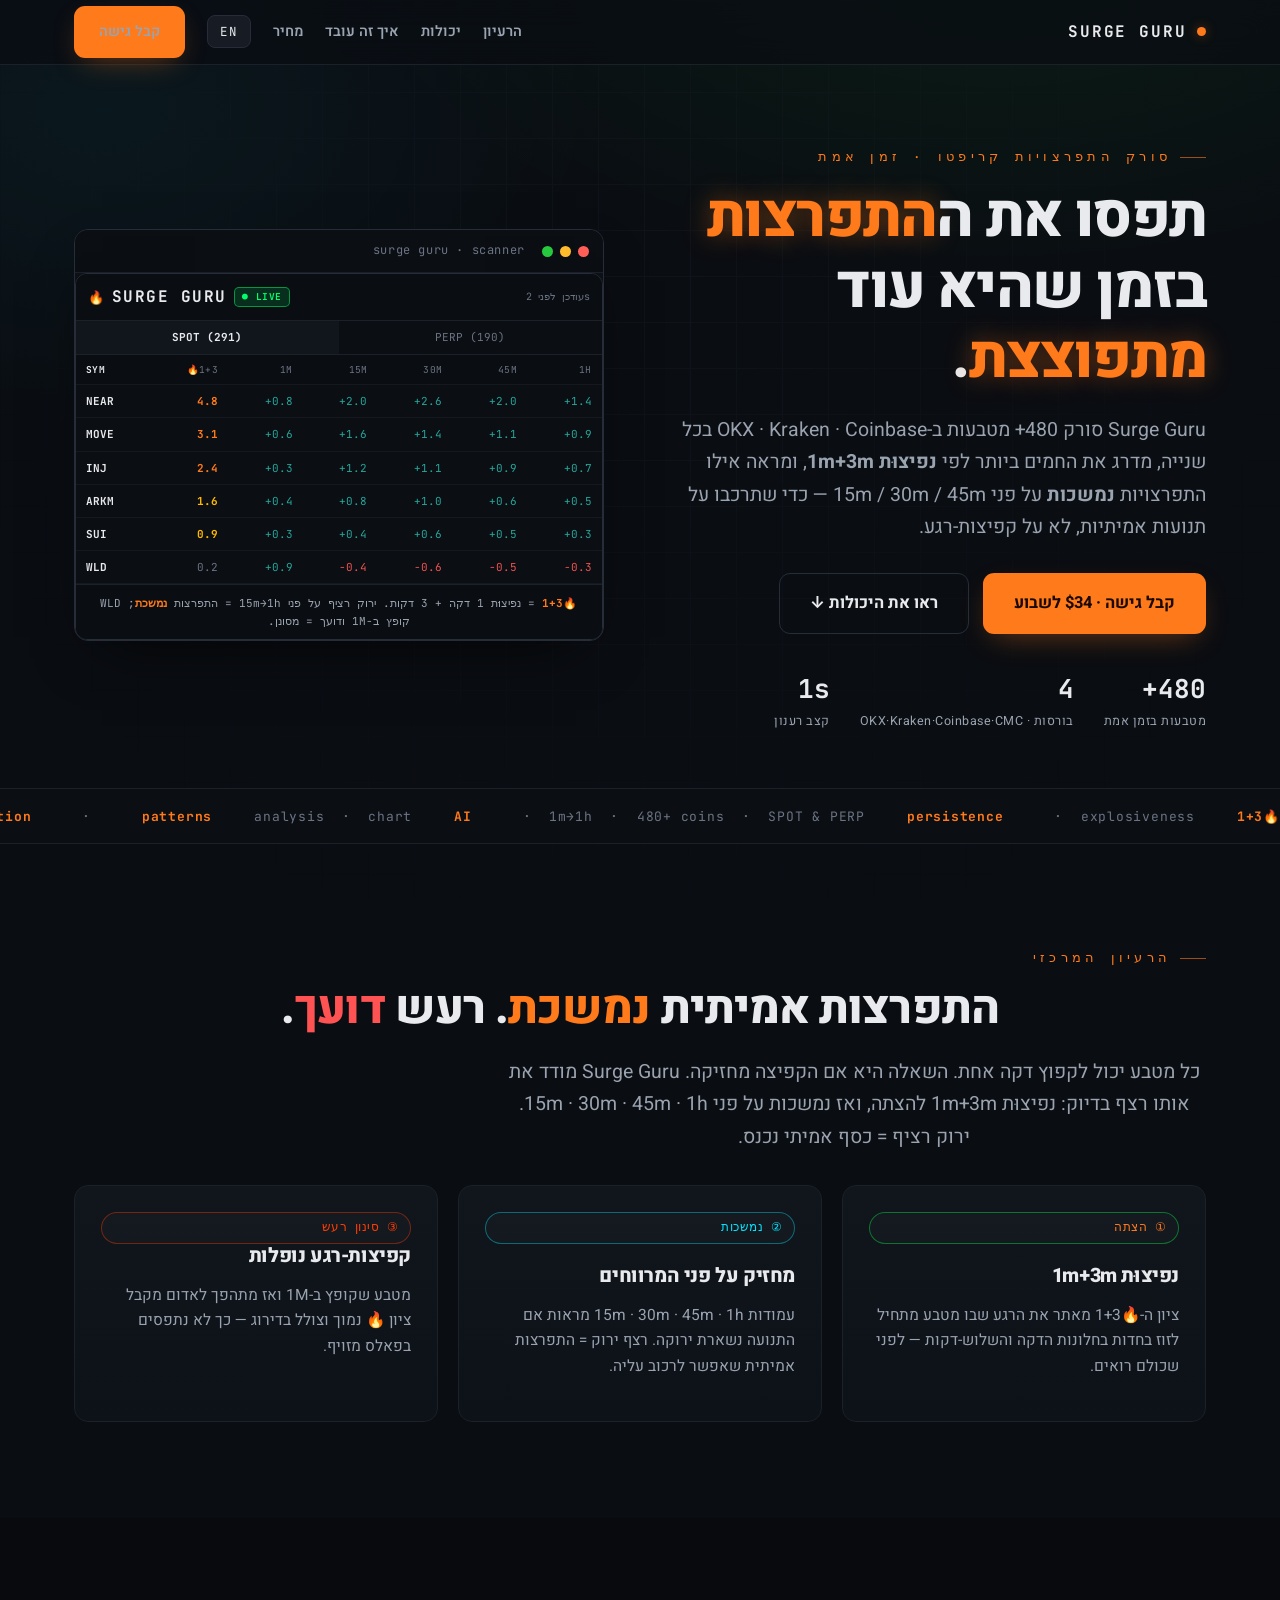
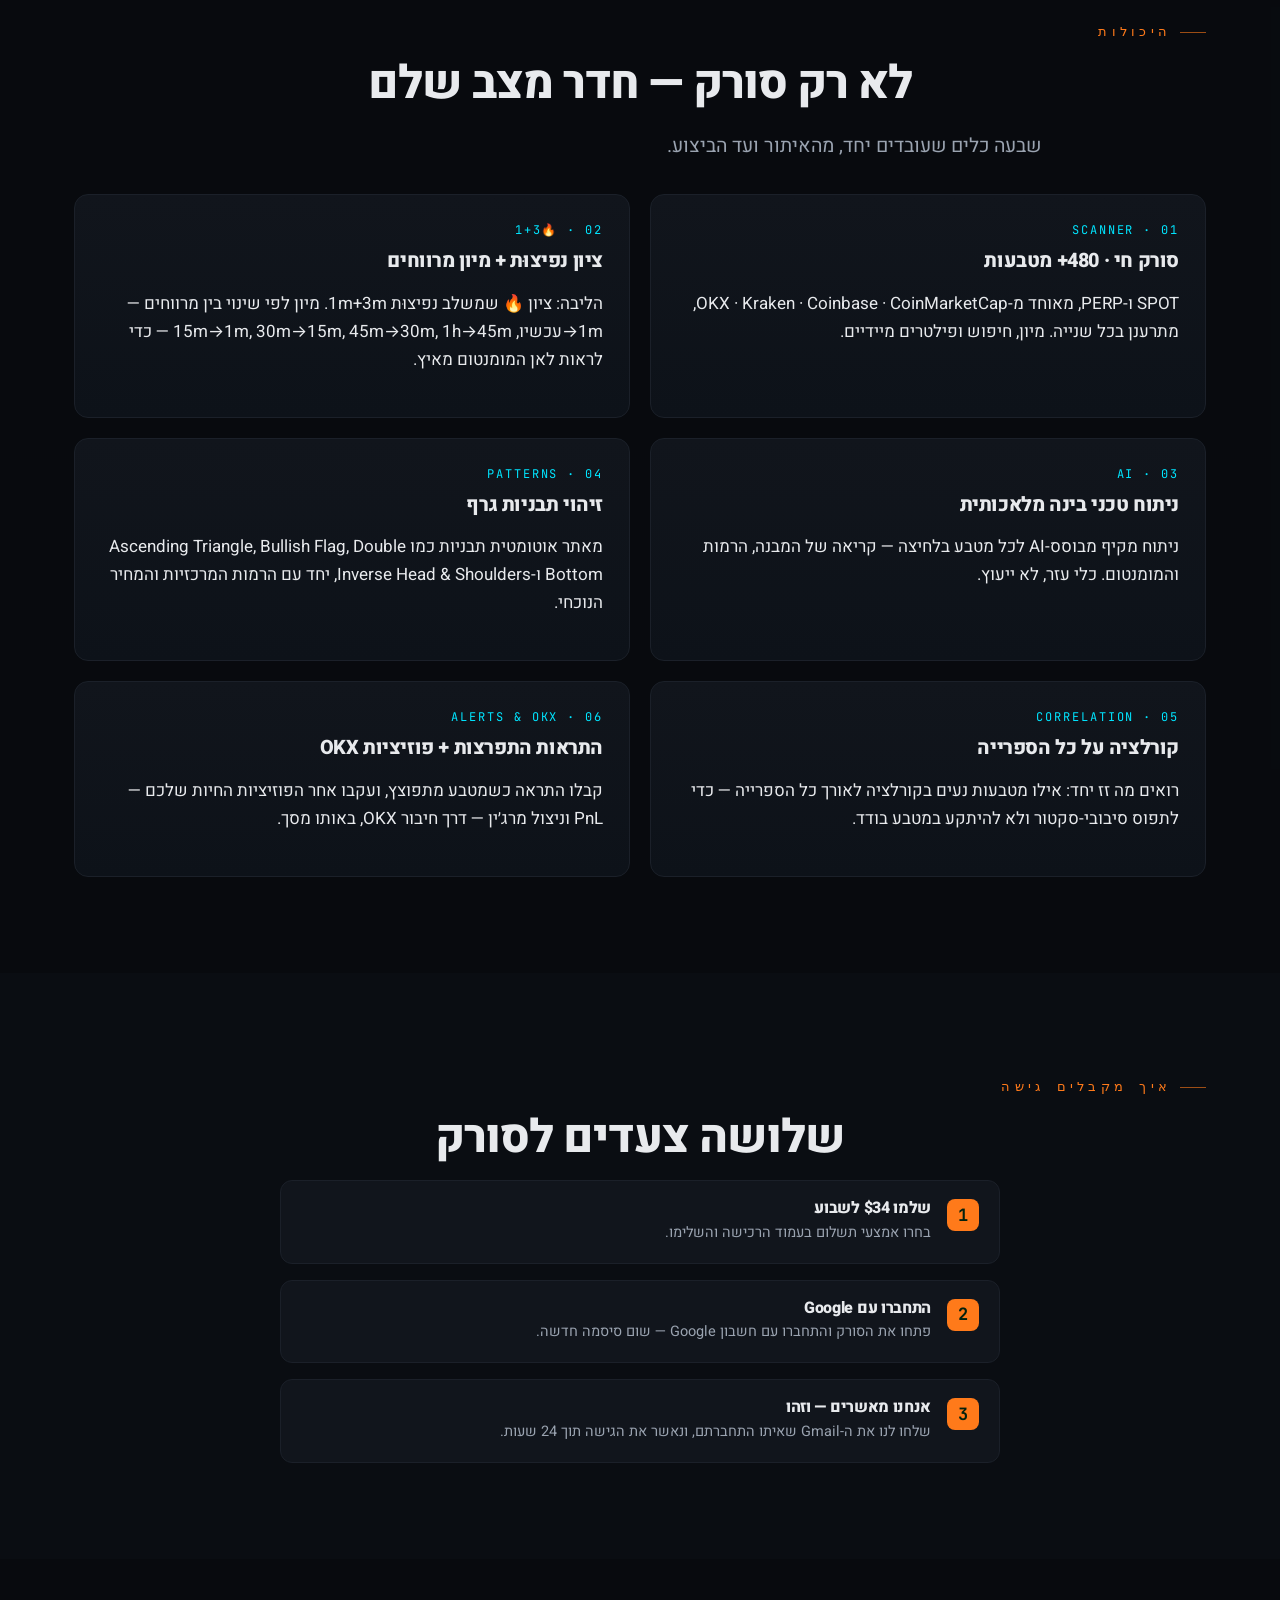
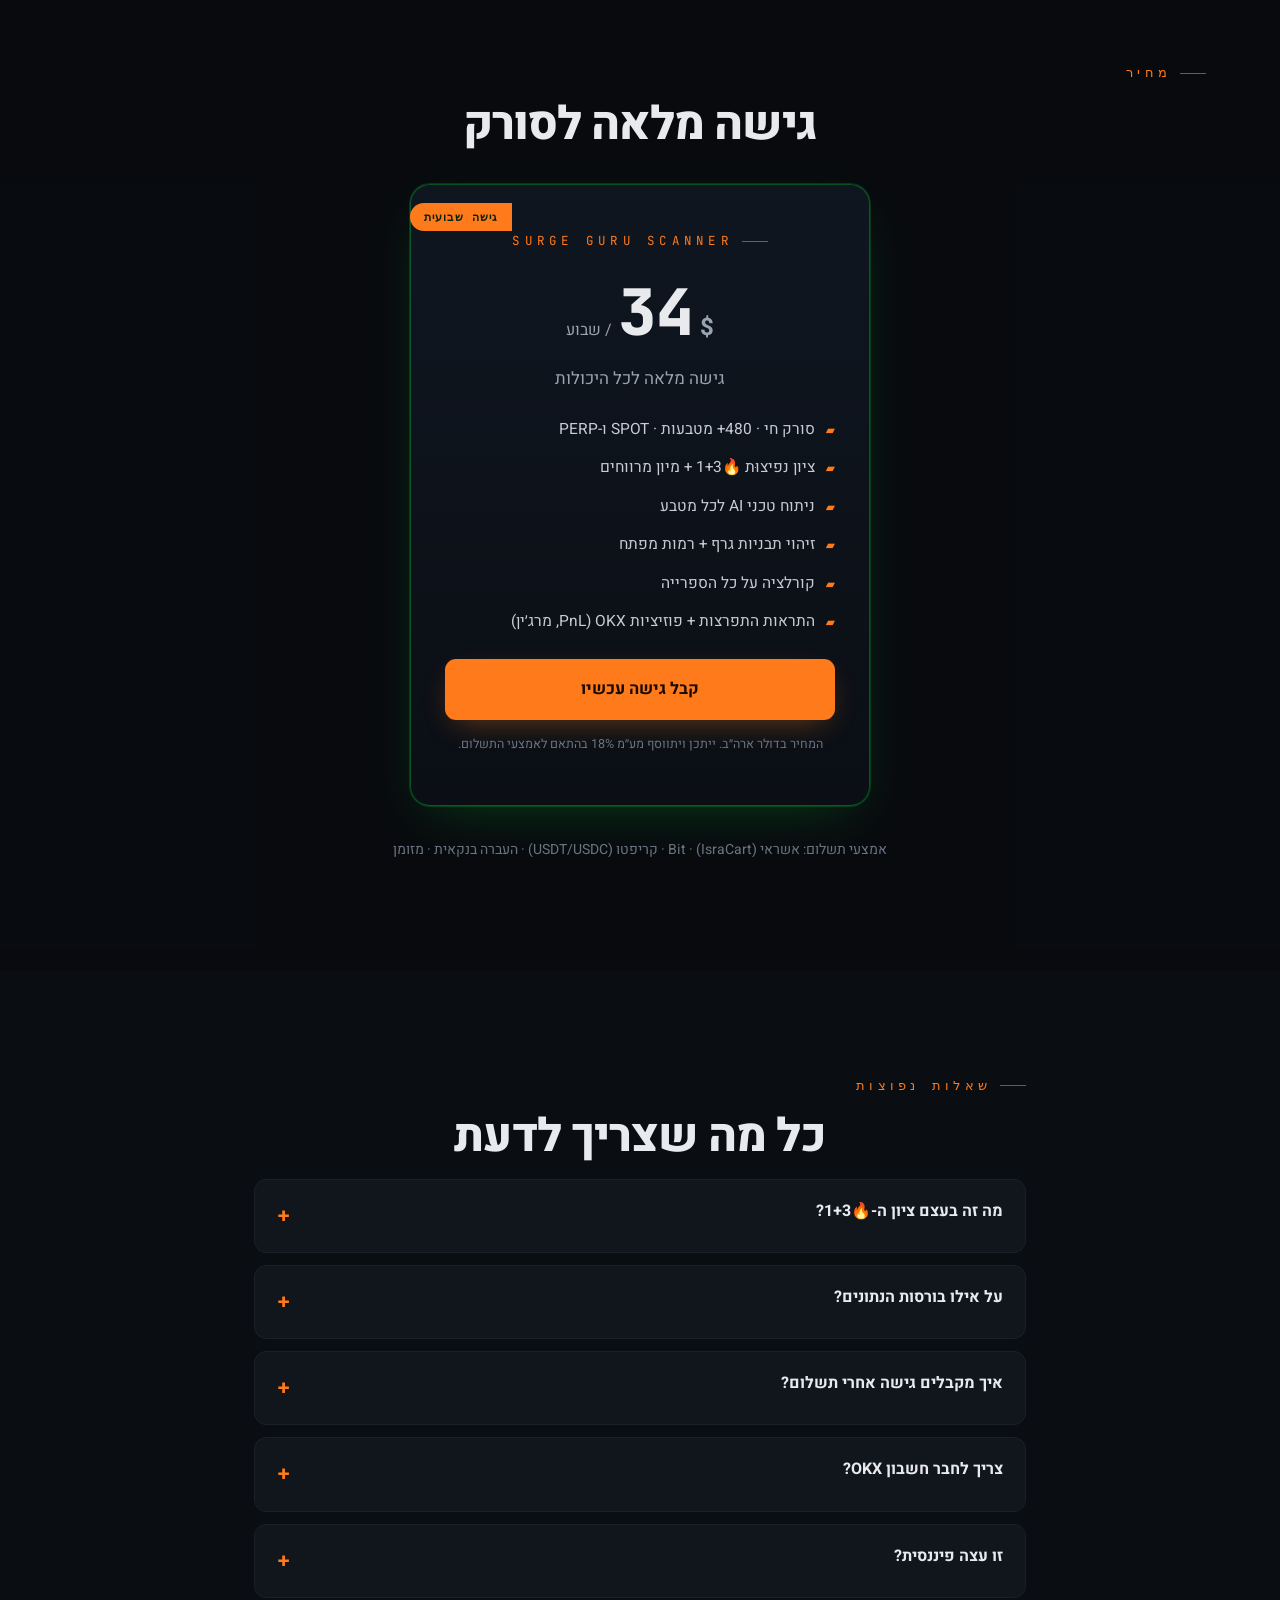
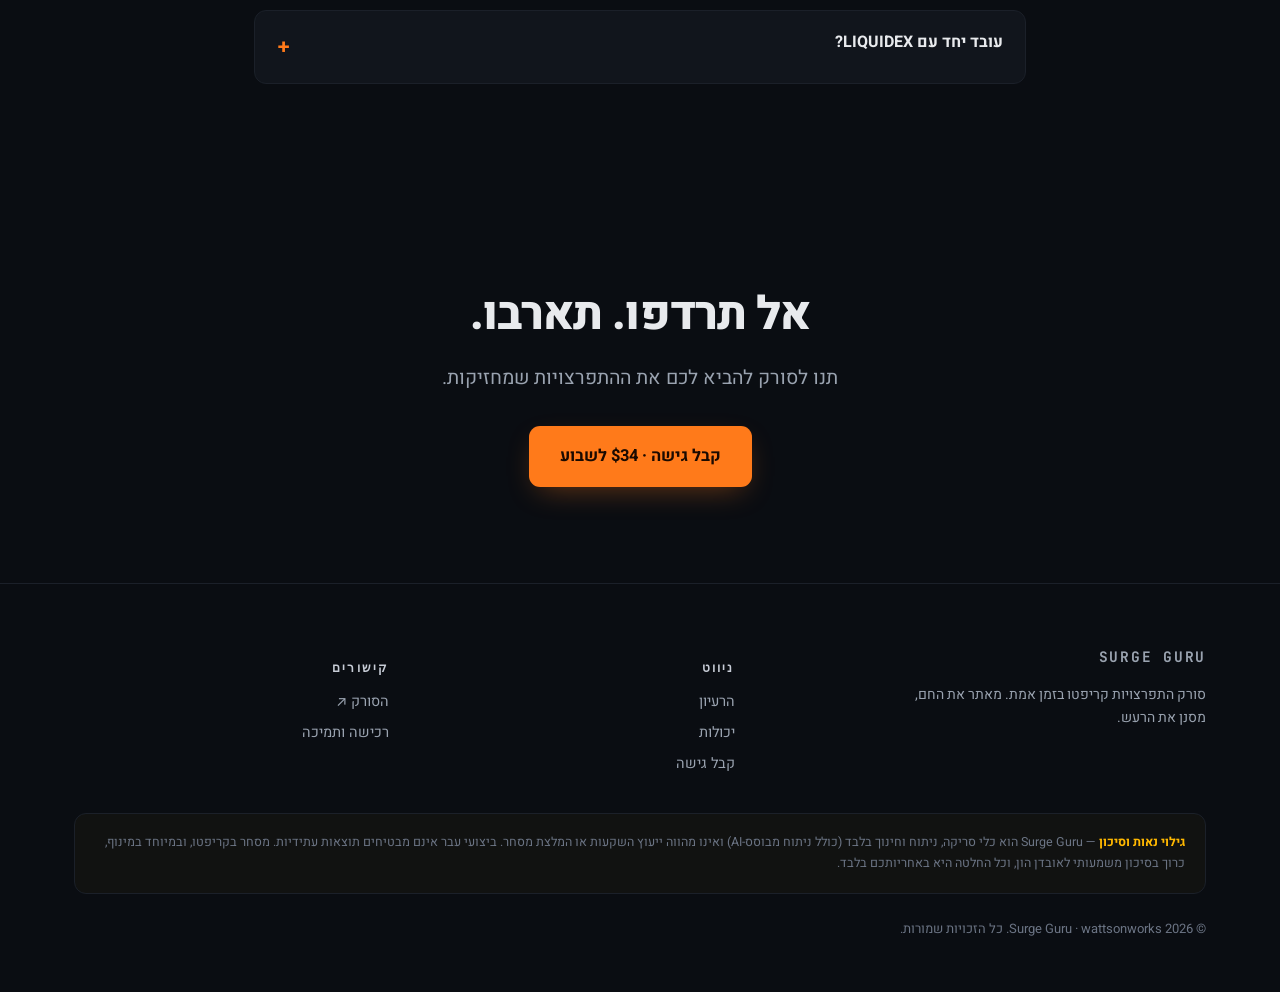
==== index.html @ a32c4fee "Launch Surge Guru site — real-time crypto explosion scanner Bilingual (HE default/RTL, EN/LTR) landi" ====
<!DOCTYPE html>
<html lang="he" dir="rtl">
<head>
<meta charset="utf-8">
<meta name="viewport" content="width=device-width, initial-scale=1">
<title>Surge Guru — Real-Time Crypto Explosion Scanner | סורק התפרצויות קריפטו</title>
<meta name="description" content="Surge Guru scans 480+ coins across OKX, Kraken & Coinbase every second, ranks the hottest by 1m+3m explosiveness, and shows which surges persist across 15m/30m/45m. $34/week.">
<meta property="og:title" content="Surge Guru — Catch the explosion while it's still exploding">
<meta property="og:description" content="Real-time crypto surge scanner: 480+ coins, 1m+3m explosiveness, persistence across 15m/30m/45m, AI analysis, pattern detection.">
<meta property="og:type" content="website">
<meta property="og:image" content="og-image.svg">
<meta name="theme-color" content="#0a0d12">
<link rel="icon" href="favicon.svg" type="image/svg+xml">
<link rel="preconnect" href="https://fonts.googleapis.com">
<link rel="preconnect" href="https://fonts.gstatic.com" crossorigin>
<link href="https://fonts.googleapis.com/css2?family=Inter:wght@400;600;700;800&family=Heebo:wght@400;600;700;800&family=JetBrains+Mono:wght@400;700&display=swap" rel="stylesheet">
<link rel="stylesheet" href="assets/css/sg.css">
<style>
  .sgx--sg .sgx-row{grid-template-columns:1fr .82fr repeat(5,1fr)}
  .hero h1 .g{text-shadow:0 0 26px var(--green-glow)}
</style>
</head>
<body>

<nav class="nav">
  <div class="nav-in">
    <a class="brand" href="index.html"><span class="dot"></span>SURGE&nbsp;GURU</a>
    <div class="nav-links">
      <a href="#idea" data-he="הרעיון" data-en="The Idea"></a>
      <a href="#features" data-he="יכולות" data-en="Features"></a>
      <a href="#how" data-he="איך זה עובד" data-en="How it works"></a>
      <a href="#pricing" data-he="מחיר" data-en="Pricing"></a>
      <button class="lang-btn" data-lang-toggle>EN</button>
      <a class="btn btn-primary" href="checkout.html" data-he="קבל גישה" data-en="Get Access"></a>
    </div>
  </div>
</nav>

<!-- HERO -->
<header class="hero">
  <div class="wrap hero-grid">
    <div>
      <p class="eyebrow" data-he="סורק התפרצויות קריפטו · זמן אמת" data-en="Real-time crypto explosion scanner"></p>
      <h1 data-he='תפסו את ה<span class="g">התפרצות</span> בזמן שהיא עוד <span class="g">מתפוצצת</span>.' data-en='Catch the <span class="g">explosion</span> while it&rsquo;s still <span class="g">exploding</span>.' data-html></h1>
      <p class="lede" data-he="Surge Guru סורק 480+ מטבעות ב-OKX · Kraken · Coinbase בכל שנייה, מדרג את החמים ביותר לפי <b>נפיצוּת 1m+3m</b>, ומראה אילו התפרצויות <b>נמשכות</b> על פני 15m / 30m / 45m — כדי שתרכבו על תנועות אמיתיות, לא על קפיצות-רגע." data-en="Surge Guru scans 480+ coins on OKX · Kraken · Coinbase every second, ranks the hottest by <b>1m+3m explosiveness</b>, and shows which surges <b>persist</b> across 15m / 30m / 45m — so you ride real moves, not one-tick fakeouts." data-html></p>
      <div class="hero-cta">
        <a class="btn btn-primary btn-lg" href="checkout.html" data-he="קבל גישה · ‎$34 לשבוע" data-en="Get access · $34/week"></a>
        <a class="btn btn-outline btn-lg" href="#features" data-he="ראו את היכולות ↓" data-en="See the features ↓"></a>
      </div>
      <div class="hero-stats">
        <div class="hero-stat"><div class="n">480+</div><div class="l" data-he="מטבעות בזמן אמת" data-en="coins, live"></div></div>
        <div class="hero-stat"><div class="n">4</div><div class="l" data-he="בורסות · OKX·Kraken·Coinbase·CMC" data-en="exchanges merged"></div></div>
        <div class="hero-stat"><div class="n">1s</div><div class="l" data-he="קצב רענון" data-en="refresh rate"></div></div>
      </div>
    </div>
    <div class="terminal reveal">
      <div class="terminal-bar"><i style="background:#ff5f56"></i><i style="background:#ffbd2e"></i><i style="background:#27c93f"></i><span class="t">surge guru · scanner</span></div>
      <div class="terminal-body">
        <div class="sgx sgx--sg" dir="ltr" aria-label="Surge Guru scanner">
          <div class="sgx-top"><span class="fire">🔥</span><span class="brand">SURGE GURU</span><span class="live">● LIVE</span><span class="meta" data-sg-clock>Updated 0s ago</span></div>
          <div class="sgx-tabs"><span class="on">SPOT (291)</span><span>PERP (190)</span></div>
          <div class="sgx-row head"><span class="sgx-sym">SYM</span><span>🔥1+3</span><span>1M</span><span>15M</span><span>30M</span><span>45M</span><span>1H</span></div>
          <div class="sgx-row"><span class="sgx-sym">NEAR</span><span class="sgx-hot big">4.8</span><span class="sgx-up">+0.8</span><span class="sgx-up">+2.0</span><span class="sgx-up">+2.6</span><span class="sgx-up">+2.0</span><span class="sgx-up">+1.4</span></div>
          <div class="sgx-row"><span class="sgx-sym">MOVE</span><span class="sgx-hot big">3.1</span><span class="sgx-up">+0.6</span><span class="sgx-up">+1.6</span><span class="sgx-up">+1.4</span><span class="sgx-up">+1.1</span><span class="sgx-up">+0.9</span></div>
          <div class="sgx-row"><span class="sgx-sym">INJ</span><span class="sgx-hot big">2.4</span><span class="sgx-up">+0.3</span><span class="sgx-up">+1.2</span><span class="sgx-up">+1.1</span><span class="sgx-up">+0.9</span><span class="sgx-up">+0.7</span></div>
          <div class="sgx-row"><span class="sgx-sym">ARKM</span><span class="sgx-hot">1.6</span><span class="sgx-up">+0.4</span><span class="sgx-up">+0.8</span><span class="sgx-up">+1.0</span><span class="sgx-up">+0.6</span><span class="sgx-up">+0.5</span></div>
          <div class="sgx-row"><span class="sgx-sym">SUI</span><span class="sgx-hot">0.9</span><span class="sgx-up">+0.3</span><span class="sgx-up">+0.4</span><span class="sgx-up">+0.6</span><span class="sgx-up">+0.5</span><span class="sgx-up">+0.3</span></div>
          <div class="sgx-row"><span class="sgx-sym">WLD</span><span class="sgx-flat">0.2</span><span class="sgx-up">+0.9</span><span class="sgx-dn">-0.4</span><span class="sgx-dn">-0.6</span><span class="sgx-dn">-0.5</span><span class="sgx-dn">-0.3</span></div>
          <div class="sgx-cap" dir="auto" data-he="<b>🔥1+3</b> = נפיצוּת 1 דקה + 3 דקות. ירוק רציף על פני 15m→1h = התפרצות <b>נמשכת</b>; WLD קופץ ב-1M ודועך = מסונן." data-en="<b>🔥1+3</b> = 1-min + 3-min explosiveness. Continuous green across 15m→1h = a <b>persistent</b> surge; WLD spikes at 1M then fades = filtered." data-html></div>
        </div>
      </div>
    </div>
  </div>
</header>

<!-- RIBBON -->
<div class="ribbon-strip">
  <div class="track">
    <span><b>🔥1+3</b> explosiveness &nbsp;·&nbsp; <b>persistence</b> 1m→1h &nbsp;·&nbsp; 480+ coins &nbsp;·&nbsp; SPOT &amp; PERP &nbsp;·&nbsp; <b>AI</b> analysis &nbsp;·&nbsp; chart <b>patterns</b> &nbsp;·&nbsp; <b>correlation</b> &nbsp;·&nbsp; surge <b>alerts</b> &nbsp;·&nbsp; OKX <b>positions</b> &nbsp;·&nbsp; OKX·Kraken·Coinbase &nbsp;·&nbsp;</span>
    <span aria-hidden="true"><b>🔥1+3</b> explosiveness &nbsp;·&nbsp; <b>persistence</b> 1m→1h &nbsp;·&nbsp; 480+ coins &nbsp;·&nbsp; SPOT &amp; PERP &nbsp;·&nbsp; <b>AI</b> analysis &nbsp;·&nbsp; chart <b>patterns</b> &nbsp;·&nbsp; <b>correlation</b> &nbsp;·&nbsp; surge <b>alerts</b> &nbsp;·&nbsp; OKX <b>positions</b> &nbsp;·&nbsp; OKX·Kraken·Coinbase &nbsp;·&nbsp;</span>
  </div>
</div>

<!-- THE IDEA -->
<section id="idea">
  <div class="wrap">
    <p class="eyebrow center" data-he="הרעיון המרכזי" data-en="The Core Idea"></p>
    <h2 class="title center" data-he='התפרצות אמיתית <span class="g">נמשכת</span>. רעש <span class="r">דועך</span>.' data-en='A real explosion <span class="g">persists</span>. Noise <span class="r">fades</span>.' data-html></h2>
    <p class="lede center mb-3" data-he="כל מטבע יכול לקפוץ דקה אחת. השאלה היא אם הקפיצה מחזיקה. Surge Guru מודד את אותו רצף בדיוק: נפיצוּת 1m+3m להצתה, ואז נמשכות על פני 15m · 30m · 45m · 1h. ירוק רציף = כסף אמיתי נכנס." data-en="Any coin can pop for one minute. The question is whether the pop holds. Surge Guru measures exactly that sequence: 1m+3m explosiveness for ignition, then persistence across 15m · 30m · 45m · 1h. Continuous green = real money entering."></p>
    <div class="grid g-3 mt-3">
      <div class="card card-glow reveal"><div class="chip green mb-2" data-he="① הצתה" data-en="① Ignition"></div><h3 data-he="נפיצוּת 1m+3m" data-en="1m+3m explosiveness"></h3><p class="lede" style="font-size:15.5px" data-he="ציון ה-🔥1+3 מאתר את הרגע שבו מטבע מתחיל לזוז בחדות בחלונות הדקה והשלוש-דקות — לפני שכולם רואים." data-en="The 🔥1+3 score catches the moment a coin starts moving sharply in the 1-minute and 3-minute windows — before everyone sees it."></p></div>
      <div class="card card-glow reveal"><div class="chip cyan mb-2" data-he="② נמשכות" data-en="② Persistence"></div><h3 data-he="מחזיק על פני המרווחים" data-en="Holds across intervals"></h3><p class="lede" style="font-size:15.5px" data-he="עמודות 15m · 30m · 45m · 1h מראות אם התנועה נשארת ירוקה. רצף ירוק = התפרצות אמיתית שאפשר לרכוב עליה." data-en="The 15m · 30m · 45m · 1h columns show whether the move stays green. A green run = a real surge you can ride."></p></div>
      <div class="card card-glow reveal"><div class="chip" style="border-color:rgba(255,61,0,.4);color:var(--fire)" data-he="③ סינון רעש" data-en="③ Noise filter"></div><h3 data-he="קפיצות-רגע נופלות" data-en="One-tick spikes drop out"></h3><p class="lede" style="font-size:15.5px" data-he="מטבע שקופץ ב-1M ואז מתהפך לאדום מקבל ציון 🔥 נמוך וצולל בדירוג — כך לא נתפסים בפאלס מזויף." data-en="A coin that spikes at 1M then turns red gets a low 🔥 score and sinks in the ranking — so you never get caught in a fake pulse."></p></div>
    </div>
  </div>
</section>

<!-- FEATURES (7 pillars) -->
<section id="features" style="background:rgba(0,0,0,.18)">
  <div class="wrap">
    <p class="eyebrow center" data-he="היכולות" data-en="The Features"></p>
    <h2 class="title center" data-he="לא רק סורק — חדר מצב שלם" data-en="Not just a scanner — a full war room"></h2>
    <p class="lede center mb-3" data-he="שבעה כלים שעובדים יחד, מהאיתור ועד הביצוע." data-en="Seven tools that work together, from detection to execution."></p>
    <div class="grid g-2 mt-3">
      <div class="card card-glow reveal"><div class="kicker" style="font-family:var(--mono);font-size:12px;letter-spacing:.16em;text-transform:uppercase;color:var(--cyan);margin-bottom:8px">01 · Scanner</div><h3 data-he="סורק חי · 480+ מטבעות" data-en="Live scanner · 480+ coins"></h3><p data-he="SPOT ו-PERP, מאוחד מ-OKX · Kraken · Coinbase · CoinMarketCap, מתרענן בכל שנייה. מיון, חיפוש ופילטרים מיידיים." data-en="SPOT and PERP, merged across OKX · Kraken · Coinbase · CoinMarketCap, refreshing every second. Instant sort, search and filters."></p></div>
      <div class="card card-glow reveal"><div class="kicker" style="font-family:var(--mono);font-size:12px;letter-spacing:.16em;text-transform:uppercase;color:var(--cyan);margin-bottom:8px">02 · 🔥1+3</div><h3 data-he="ציון נפיצוּת + מיון מרווחים" data-en="Explosiveness score + interval sort"></h3><p data-he="הליבה: ציון 🔥 שמשלב נפיצוּת 1m+3m. מיון לפי שינוי בין מרווחים — 1m→עכשיו, 15m→1m, 30m→15m, 45m→30m, 1h→45m — כדי לראות לאן המומנטום מאיץ." data-en="The core: a 🔥 score combining 1m+3m explosiveness. Sort by interval-to-interval change — 1m→now, 15m→1m, 30m→15m, 45m→30m, 1h→45m — to see where momentum is accelerating."></p></div>
      <div class="card card-glow reveal"><div class="kicker" style="font-family:var(--mono);font-size:12px;letter-spacing:.16em;text-transform:uppercase;color:var(--cyan);margin-bottom:8px">03 · AI</div><h3 data-he="ניתוח טכני בינה מלאכותית" data-en="AI technical analysis"></h3><p data-he="ניתוח מקיף מבוסס-AI לכל מטבע בלחיצה — קריאה של המבנה, הרמות והמומנטום. כלי עזר, לא ייעוץ." data-en="On-demand AI comprehensive analysis of any coin — a read of structure, levels and momentum. A tool, not advice."></p></div>
      <div class="card card-glow reveal"><div class="kicker" style="font-family:var(--mono);font-size:12px;letter-spacing:.16em;text-transform:uppercase;color:var(--cyan);margin-bottom:8px">04 · Patterns</div><h3 data-he="זיהוי תבניות גרף" data-en="Chart-pattern detection"></h3><p data-he="מאתר אוטומטית תבניות כמו Ascending Triangle, Bullish Flag, Double Bottom ו-Inverse Head &amp; Shoulders, יחד עם הרמות המרכזיות והמחיר הנוכחי." data-en="Automatically flags patterns like Ascending Triangle, Bullish Flag, Double Bottom and Inverse Head &amp; Shoulders, with the key levels and current price." data-html></p></div>
      <div class="card card-glow reveal"><div class="kicker" style="font-family:var(--mono);font-size:12px;letter-spacing:.16em;text-transform:uppercase;color:var(--cyan);margin-bottom:8px">05 · Correlation</div><h3 data-he="קורלציה על כל הספרייה" data-en="Full-library correlation"></h3><p data-he="רואים מה זז יחד: אילו מטבעות נעים בקורלציה לאורך כל הספרייה — כדי לתפוס סיבובי-סקטור ולא להיתקע במטבע בודד." data-en="See what moves together: which coins are correlated across the whole library — to catch sector rotations instead of getting stuck on one coin."></p></div>
      <div class="card card-glow reveal"><div class="kicker" style="font-family:var(--mono);font-size:12px;letter-spacing:.16em;text-transform:uppercase;color:var(--cyan);margin-bottom:8px">06 · Alerts &amp; OKX</div><h3 data-he="התראות התפרצות + פוזיציות OKX" data-en="Surge alerts + OKX positions"></h3><p data-he="קבלו התראה כשמטבע מתפוצץ, ועקבו אחר הפוזיציות החיות שלכם — PnL וניצול מרג׳ין — דרך חיבור OKX, באותו מסך." data-en="Get alerted when a coin explodes, and track your live positions — PnL and margin usage — via an OKX connection, on the same screen."></p></div>
    </div>
  </div>
</section>

<!-- HOW / ACCESS -->
<section id="how">
  <div class="wrap">
    <p class="eyebrow center" data-he="איך מקבלים גישה" data-en="How access works"></p>
    <h2 class="title center mb-3" data-he="שלושה צעדים לסורק" data-en="Three steps to the scanner"></h2>
    <div class="steps" style="max-width:720px;margin-inline:auto">
      <div class="step reveal"><div><h4 data-he="שלמו ‎$34 לשבוע" data-en="Pay $34/week"></h4><p data-he="בחרו אמצעי תשלום בעמוד הרכישה והשלימו." data-en="Choose a payment method on the checkout page and complete it."></p></div></div>
      <div class="step reveal"><div><h4 data-he="התחברו עם Google" data-en="Sign in with Google"></h4><p data-he="פתחו את הסורק והתחברו עם חשבון Google — שום סיסמה חדשה." data-en="Open the scanner and sign in with your Google account — no new password."></p></div></div>
      <div class="step reveal"><div><h4 data-he="אנחנו מאשרים — וזהו" data-en="We approve — and you're in"></h4><p data-he="שלחו לנו את ה-Gmail שאיתו התחברתם, ונאשר את הגישה תוך 24 שעות." data-en="Send us the Gmail you signed in with, and we approve your access within 24 hours."></p></div></div>
    </div>
  </div>
</section>

<!-- PRICING -->
<section id="pricing" style="background:rgba(0,0,0,.18)">
  <div class="wrap">
    <p class="eyebrow center" data-he="מחיר" data-en="Pricing"></p>
    <h2 class="title center" data-he="גישה מלאה לסורק" data-en="Full scanner access"></h2>
    <div class="price-card reveal mt-3">
      <span class="ribbon" data-he="גישה שבועית" data-en="Weekly access"></span>
      <div class="center"><div class="eyebrow" style="justify-content:center" data-he="Surge Guru Scanner" data-en="Surge Guru Scanner"></div></div>
      <div class="price-amount"><span class="cur">$</span><span class="n">34</span><span class="per" data-he="/ שבוע" data-en="/ week"></span></div>
      <p class="center" style="color:var(--muted)" data-he="גישה מלאה לכל היכולות" data-en="Full access to every feature"></p>
      <ul class="price-list">
        <li data-he="סורק חי · 480+ מטבעות · SPOT ו-PERP" data-en="Live scanner · 480+ coins · SPOT & PERP"></li>
        <li data-he="ציון נפיצוּת 🔥1+3 + מיון מרווחים" data-en="🔥1+3 explosiveness score + interval sorting"></li>
        <li data-he="ניתוח טכני AI לכל מטבע" data-en="AI technical analysis for any coin"></li>
        <li data-he="זיהוי תבניות גרף + רמות מפתח" data-en="Chart-pattern detection + key levels"></li>
        <li data-he="קורלציה על כל הספרייה" data-en="Full-library correlation"></li>
        <li data-he="התראות התפרצות + פוזיציות OKX (PnL, מרג׳ין)" data-en="Surge alerts + OKX positions (PnL, margin)"></li>
      </ul>
      <a class="btn btn-primary btn-block btn-lg" href="checkout.html" data-he="קבל גישה עכשיו" data-en="Get access now"></a>
      <p class="vat-note" data-he="המחיר בדולר ארה״ב. ייתכן ויתווסף מע״מ 18% בהתאם לאמצעי התשלום." data-en="Price in USD. 18% VAT may be added depending on payment method."></p>
    </div>
    <p class="center mt-3" style="color:var(--muted-2);font-size:14px" data-he="אמצעי תשלום: אשראי (IsraCart) · Bit · קריפטו (USDT/USDC) · העברה בנקאית · מזומן" data-en="Payment methods: Card (IsraCart) · Bit · Crypto (USDT/USDC) · Bank transfer · Cash"></p>
  </div>
</section>

<!-- FAQ -->
<section class="faq">
  <div class="wrap" style="max-width:820px">
    <p class="eyebrow center" data-he="שאלות נפוצות" data-en="FAQ"></p>
    <h2 class="title center mb-3" data-he="כל מה שצריך לדעת" data-en="Everything you need to know"></h2>
    <details class="reveal"><summary data-he="מה זה בעצם ציון ה-🔥1+3?" data-en="What exactly is the 🔥1+3 score?"></summary><div class="a" data-he="זהו מדד הנפיצוּת המרכזי של Surge Guru — שילוב של התנועה בחלון הדקה (1m) וחלון שלוש-הדקות (3m). ציון גבוה = המטבע מתחיל לזוז בחדות ממש עכשיו. העמודות 15m/30m/45m/1h מראות אם זה נמשך." data-en="It is Surge Guru's core explosiveness metric — a combination of the 1-minute (1m) and 3-minute (3m) move. A high score means a coin is starting to move sharply right now. The 15m/30m/45m/1h columns show whether it persists."></div></details>
    <details class="reveal"><summary data-he="על אילו בורסות הנתונים?" data-en="Which exchanges does the data cover?"></summary><div class="a" data-he="הנתונים מאוחדים מ-OKX, Kraken, Coinbase ו-CoinMarketCap, על פני שוקי SPOT ו-PERP (סה״כ ~480 מטבעות)." data-en="Data is merged across OKX, Kraken, Coinbase and CoinMarketCap, across SPOT and PERP markets (~480 coins total)."></div></details>
    <details class="reveal"><summary data-he="איך מקבלים גישה אחרי תשלום?" data-en="How do I get access after paying?"></summary><div class="a" data-he="פותחים את הסורק, מתחברים עם Google, ושולחים לנו את כתובת ה-Gmail. אנחנו מאשרים את החשבון תוך 24 שעות והסורק נפתח." data-en="Open the scanner, sign in with Google, and send us your Gmail address. We approve the account within 24 hours and the scanner unlocks."></div></details>
    <details class="reveal"><summary data-he="צריך לחבר חשבון OKX?" data-en="Do I need to connect an OKX account?"></summary><div class="a" data-he="לא חובה. הסורק, הניתוח, התבניות וההתראות עובדים בלי חיבור. חיבור OKX הוא אופציונלי ומשמש רק כדי להציג את הפוזיציות החיות, ה-PnL והמרג׳ין שלכם באותו מסך." data-en="Not required. The scanner, analysis, patterns and alerts all work without a connection. An OKX connection is optional and only used to show your live positions, PnL and margin on the same screen."></div></details>
    <details class="reveal"><summary data-he="זו עצה פיננסית?" data-en="Is this financial advice?"></summary><div class="a" data-he="לא. Surge Guru הוא כלי סריקה וניתוח בלבד, כולל הניתוח מבוסס-ה-AI. אין בו ייעוץ השקעות ואין הבטחת רווח. מסחר בקריפטו כרוך בסיכון, וכל החלטה היא באחריותכם." data-en="No. Surge Guru is a scanning and analysis tool only, including the AI-based analysis. It is not investment advice and guarantees no profit. Crypto trading carries risk, and every decision is your own."></div></details>
    <details class="reveal"><summary data-he="עובד יחד עם LIQUIDEX?" data-en="Does it pair with LIQUIDEX?"></summary><div class="a" data-he="בול. Surge Guru מוצא מה מתפוצץ; LIQUIDEX (סורק הנזילות) מראה מתי ואיפה להיכנס על הגרף. מנויי LIQUIDEX מקבלים את Surge Guru חינם." data-en="Perfectly. Surge Guru finds what is exploding; LIQUIDEX (the liquidity scanner) shows when and where to enter on the chart. LIQUIDEX members get Surge Guru free."></div></details>
  </div>
</section>

<!-- CTA -->
<section class="center">
  <div class="wrap">
    <h2 class="title" data-he="אל תרדפו. תארבו." data-en="Don't chase. Ambush."></h2>
    <p class="lede center mb-3" data-he="תנו לסורק להביא לכם את ההתפרצויות שמחזיקות." data-en="Let the scanner bring you the surges that hold."></p>
    <a class="btn btn-primary btn-lg" href="checkout.html" data-he="קבל גישה · ‎$34 לשבוע" data-en="Get access · $34/week"></a>
  </div>
</section>

<footer class="footer">
  <div class="wrap">
    <div class="footer-grid">
      <div>
        <a class="brand" href="index.html" style="margin-bottom:12px"><span class="dot"></span>SURGE&nbsp;GURU</a>
        <p style="font-size:14px;max-width:38ch" data-he="סורק התפרצויות קריפטו בזמן אמת. מאתר את החם, מסנן את הרעש." data-en="Real-time crypto explosion scanner. Finds the hot, filters the noise."></p>
      </div>
      <div>
        <h5 data-he="ניווט" data-en="Navigate"></h5>
        <a href="#idea" data-he="הרעיון" data-en="The Idea"></a>
        <a href="#features" data-he="יכולות" data-en="Features"></a>
        <a href="checkout.html" data-he="קבל גישה" data-en="Get Access"></a>
      </div>
      <div>
        <h5 data-he="קישורים" data-en="Links"></h5>
        <a href="https://surgeguru.base44.app/Scanner" target="_blank" rel="noopener" data-he="הסורק ↗" data-en="The Scanner ↗"></a>
        <a href="checkout.html" data-he="רכישה ותמיכה" data-en="Purchase & Support"></a>
      </div>
    </div>
    <div class="disclaimer">
      <b data-he="גילוי נאות וסיכון" data-en="Risk Disclaimer"></b>
      <span data-he=" — Surge Guru הוא כלי סריקה, ניתוח וחינוך בלבד (כולל ניתוח מבוסס-AI) ואינו מהווה ייעוץ השקעות או המלצת מסחר. ביצועי עבר אינם מבטיחים תוצאות עתידיות. מסחר בקריפטו, ובמיוחד במינוף, כרוך בסיכון משמעותי לאובדן הון, וכל החלטה היא באחריותכם בלבד." data-en=" — Surge Guru is a scanning, analysis and educational tool only (including AI-based analysis) and does not constitute investment advice or a trading recommendation. Past performance does not guarantee future results. Crypto trading — especially with leverage — carries significant risk of capital loss, and every decision is solely your responsibility."></span>
    </div>
    <p style="margin-top:24px;font-size:13px;color:var(--muted-2)">© <span data-year></span> Surge Guru · wattsonworks. <span data-he="כל הזכויות שמורות." data-en="All rights reserved."></span></p>
  </div>
</footer>

<script src="assets/js/config.js"></script>
<script src="assets/js/i18n.js"></script>
<script src="assets/js/app.js"></script>
</body>
</html>
---- assets/css/sg.css ----
/* ╔══════════════════════════════════════════════════════════════╗
   ║  LIQUIDEX — Design System  ·  Matrix-Terminal Fintech          ║
   ║  Dark institutional aesthetic · bilingual HE(RTL)/EN(LTR)      ║
   ╚══════════════════════════════════════════════════════════════╝ */

/* ── Design tokens ──────────────────────────────────────────── */
:root{
  /* surfaces */
  --bg:#0a0d12;
  --bg-1:#0e1116;
  --bg-2:#11151c;
  --bg-3:#161b24;
  --panel:#0d1219;
  --line:#1b2029;
  --line-2:#262d39;

  /* ink */
  --ink:#e8eaed;
  --ink-2:#c7ccd6;
  --muted:#9aa3b0;
  --muted-2:#6b7484;
  --faint:#4a5260;

  /* brand — surge fire (—green tokens repurposed as the fire primary) */
  --green:#FF7A1A;
  --green-dim:#e85d00;
  --green-glow:rgba(255,122,26,.42);
  --fire:#FF3D00;
  --live:#00FF6A;
  --cyan:#00E5FF;
  --amber:#FFB800;
  --gold:#c9a24b;

  /* order-flow semantics */
  --bsl:#FF5252;     /* buy-side liquidity / short stops above */
  --bsl-soft:#FF8A65;
  --ssl:#26C6DA;     /* sell-side liquidity / long stops below */
  --casc:#FF0040;    /* cascade */
  --exh:#00E5FF;     /* exhaustion */
  --bull:#26a69a;
  --bear:#ef5350;
  --swept:#717b8a;

  /* type */
  --mono:"JetBrains Mono",ui-monospace,"SF Mono",Consolas,"Courier New",monospace;
  --sans:"Inter","Heebo",system-ui,-apple-system,"Segoe UI",Roboto,sans-serif;

  /* metrics */
  --maxw:1180px;
  --radius:14px;
  --radius-sm:9px;
  --shadow:0 24px 60px -28px rgba(0,0,0,.85);
  --shadow-green:0 0 0 1px rgba(0,255,65,.18),0 18px 50px -22px rgba(0,255,65,.25);
}

/* ── Reset ──────────────────────────────────────────────────── */
*,*::before,*::after{box-sizing:border-box}
html{scroll-behavior:smooth;-webkit-text-size-adjust:100%}
body{
  margin:0;background:var(--bg);color:var(--ink);
  font-family:var(--sans);font-size:17px;line-height:1.65;
  -webkit-font-smoothing:antialiased;text-rendering:optimizeLegibility;
  overflow-x:hidden;
}
img,svg{max-width:100%;display:block}
a{color:inherit;text-decoration:none}
button{font-family:inherit;cursor:pointer}
h1,h2,h3,h4{line-height:1.18;margin:0;font-weight:800;letter-spacing:-.02em}

/* ── Language direction ─────────────────────────────────────── */
html[dir="rtl"]{font-family:var(--sans)}
html[dir="rtl"] body{font-family:"Heebo","Inter",system-ui,sans-serif}
[data-rtl-flip]{transform:scaleX(1)}
html[dir="rtl"] [data-rtl-flip]{transform:scaleX(-1)}
.he-only{display:none}.en-only{display:none}
html[lang="he"] .he-only{display:revert}
html[lang="en"] .en-only{display:revert}

/* ── Ambient background grid ────────────────────────────────── */
body::before{
  content:"";position:fixed;inset:0;z-index:-2;pointer-events:none;
  background:
    radial-gradient(1100px 600px at 78% -8%, rgba(0,255,65,.07), transparent 60%),
    radial-gradient(900px 600px at 8% 12%, rgba(0,229,255,.05), transparent 55%),
    linear-gradient(180deg,#0a0d12 0%,#0a0d12 100%);
}
body::after{
  content:"";position:fixed;inset:0;z-index:-1;pointer-events:none;opacity:.4;
  background-image:linear-gradient(var(--line) 1px,transparent 1px),
                   linear-gradient(90deg,var(--line) 1px,transparent 1px);
  background-size:46px 46px;
  -webkit-mask-image:radial-gradient(circle at 50% 32%,#000,transparent 78%);
          mask-image:radial-gradient(circle at 50% 32%,#000,transparent 78%);
}

/* ── Layout ─────────────────────────────────────────────────── */
.wrap{max-width:var(--maxw);margin-inline:auto;padding-inline:24px}
section{padding:96px 0;position:relative}
.section-sm{padding:64px 0}
.center{text-align:center}
.eyebrow{
  font-family:var(--mono);font-size:12.5px;letter-spacing:.34em;text-transform:uppercase;
  color:var(--green);margin:0 0 14px;display:inline-flex;align-items:center;gap:9px;
}
.eyebrow::before{content:"";width:26px;height:1px;background:var(--green);opacity:.6}
h2.title{font-size:clamp(28px,4.4vw,46px);margin-bottom:14px}
.lede{font-size:clamp(16px,1.8vw,19.5px);color:var(--muted);max-width:64ch}
.center .lede{margin-inline:auto}
.g{color:var(--green)}
.c{color:var(--cyan)}
.r{color:var(--bsl)}
.gold{color:var(--gold)}

/* ── Top nav ────────────────────────────────────────────────── */
.nav{
  position:sticky;top:0;z-index:60;backdrop-filter:blur(14px);
  background:rgba(10,13,18,.72);border-bottom:1px solid var(--line);
}
.nav-in{display:flex;align-items:center;gap:18px;height:64px;max-width:var(--maxw);margin-inline:auto;padding-inline:24px}
.brand{display:flex;align-items:center;gap:10px;font-family:var(--mono);font-weight:700;letter-spacing:.12em;font-size:16px}
.brand .dot{width:9px;height:9px;border-radius:50%;background:var(--green);box-shadow:0 0 12px var(--green-glow);animation:pulse 2.4s infinite}
@keyframes pulse{0%,100%{opacity:1}50%{opacity:.35}}
.nav-links{display:flex;gap:22px;margin-inline-start:auto;align-items:center}
.nav-links a{color:var(--muted);font-size:14.5px;font-weight:600;transition:color .18s}
.nav-links a:hover{color:var(--ink)}
.lang-btn{
  font-family:var(--mono);font-size:12.5px;letter-spacing:.08em;color:var(--ink);
  background:var(--bg-3);border:1px solid var(--line-2);border-radius:8px;padding:7px 12px;transition:.18s;
}
.lang-btn:hover{border-color:var(--green);color:var(--green)}
@media(max-width:780px){.nav-links a:not(.btn){display:none}}
@media(max-width:480px){.nav-in{gap:10px;padding-inline:16px}.nav .btn{padding:9px 14px;font-size:13.5px}.lang-btn{padding:6px 9px}}

/* ── Buttons ────────────────────────────────────────────────── */
.btn{
  display:inline-flex;align-items:center;justify-content:center;gap:9px;
  font-weight:700;font-size:15px;padding:13px 24px;border-radius:11px;border:1px solid transparent;
  transition:transform .15s,box-shadow .2s,background .2s,border-color .2s;white-space:nowrap;
}
.btn:active{transform:translateY(1px)}
.btn-primary{background:var(--green);color:#1a0a00;box-shadow:0 10px 30px -10px var(--green-glow)}
.btn-primary:hover{box-shadow:0 14px 40px -8px var(--green-glow);transform:translateY(-2px)}
.btn-outline{background:transparent;color:var(--ink);border-color:var(--line-2)}
.btn-outline:hover{border-color:var(--green);color:var(--green)}
.btn-ghost{background:var(--bg-3);color:var(--ink-2);border-color:var(--line)}
.btn-ghost:hover{border-color:var(--cyan);color:var(--cyan)}
.btn-lg{padding:16px 30px;font-size:16.5px}
.btn-block{display:flex;width:100%}

/* ── Cards / panels ─────────────────────────────────────────── */
.card{
  background:linear-gradient(180deg,var(--bg-2),var(--panel));
  border:1px solid var(--line);border-radius:var(--radius);padding:26px;
  transition:border-color .2s,transform .2s,box-shadow .2s;
}
.card:hover{border-color:var(--line-2);transform:translateY(-3px);box-shadow:var(--shadow)}
.card-glow:hover{border-color:rgba(0,255,65,.4);box-shadow:var(--shadow-green)}
.panel{background:var(--panel);border:1px solid var(--line);border-radius:var(--radius)}
.grid{display:grid;gap:20px}
.g-2{grid-template-columns:repeat(2,1fr)}
.g-3{grid-template-columns:repeat(3,1fr)}
.g-4{grid-template-columns:repeat(4,1fr)}
@media(max-width:960px){.g-3,.g-4{grid-template-columns:repeat(2,1fr)}}
@media(max-width:620px){.g-2,.g-3,.g-4{grid-template-columns:1fr}}

/* chips */
.chips{display:flex;flex-wrap:wrap;gap:9px}
.chip{
  font-family:var(--mono);font-size:12px;letter-spacing:.04em;border:1px solid var(--line-2);
  border-radius:20px;padding:5px 12px;color:var(--ink-2);background:rgba(255,255,255,.02);
}
.chip.green{border-color:rgba(0,255,65,.4);color:var(--green)}
.chip.cyan{border-color:rgba(0,229,255,.4);color:var(--cyan)}
.chip.red{border-color:rgba(255,82,82,.4);color:var(--bsl)}

/* tag/legend dot */
.legend{display:flex;flex-wrap:wrap;gap:18px 26px;font-family:var(--mono);font-size:12.5px;color:var(--muted)}
.legend span{display:inline-flex;align-items:center;gap:8px}
.legend i{width:16px;height:5px;border-radius:2px;display:inline-block}

/* ── Hero ───────────────────────────────────────────────────── */
.hero{padding:74px 0 56px;position:relative}
.hero-grid{display:grid;grid-template-columns:1.05fr 1fr;gap:46px;align-items:center}
@media(max-width:980px){.hero-grid{grid-template-columns:1fr;gap:30px}}
.hero h1{font-size:clamp(34px,5.6vw,60px);letter-spacing:-.03em}
.hero h1 .g{text-shadow:0 0 26px var(--green-glow)}
.hero .lede{margin-top:20px}
.hero-cta{display:flex;gap:14px;margin-top:30px;flex-wrap:wrap}
.hero-stats{display:flex;gap:30px;margin-top:34px;flex-wrap:wrap}
.hero-stat .n{font-family:var(--mono);font-size:26px;font-weight:700;color:var(--ink)}
.hero-stat .l{font-size:12.5px;color:var(--muted);letter-spacing:.04em}
.terminal{
  border:1px solid var(--line-2);border-radius:var(--radius);overflow:hidden;
  background:var(--bg-1);box-shadow:var(--shadow);
}
.terminal-bar{display:flex;align-items:center;gap:7px;padding:11px 14px;background:#0b0e13;border-bottom:1px solid var(--line)}
.terminal-bar i{width:11px;height:11px;border-radius:50%}
.terminal-bar .t{margin-inline-start:10px;font-family:var(--mono);font-size:12px;color:var(--muted-2);letter-spacing:.05em}
.terminal-body{padding:0}
.terminal-body svg{width:100%;height:auto}

/* ── Feature blocks (manual) ────────────────────────────────── */
.feature{
  display:grid;grid-template-columns:1.05fr .95fr;gap:38px;align-items:center;
  padding:54px 0;border-top:1px solid var(--line);
}
.feature:nth-child(even){grid-template-columns:.95fr 1.05fr}
.feature:nth-child(even) .feature-art{order:-1}
@media(max-width:900px){.feature,.feature:nth-child(even){grid-template-columns:1fr;gap:22px}.feature:nth-child(even) .feature-art{order:0}}
.feature-art{border:1px solid var(--line);border-radius:var(--radius);overflow:hidden;background:var(--bg-1)}
.feature h3{font-size:24px;margin-bottom:6px}
.feature .kicker{font-family:var(--mono);font-size:12px;letter-spacing:.18em;text-transform:uppercase;color:var(--cyan);margin-bottom:10px}
.feature p{color:var(--muted);margin:12px 0}
.feature .how{background:var(--bg-2);border:1px solid var(--line);border-inline-start:3px solid var(--green);border-radius:var(--radius-sm);padding:14px 16px;margin-top:14px;font-size:15px;color:var(--ink-2)}
.feature .how b{color:var(--green)}
.feature-art.bare{border:none;background:none;overflow:visible}
.terminal-body img{width:100%;height:auto;display:block}
.img-cap{padding:12px 16px 15px;font-size:13px;line-height:1.6;color:var(--muted);background:#0b0e13;border-top:1px solid var(--line)}
.img-cap b{color:var(--ink-2);font-weight:700}

/* gallery */
.gallery-shot{margin:0 0 40px}
.gallery-shot figcaption{margin-top:16px}
.gallery-shot figcaption h3{font-size:21px;margin-bottom:6px}
.gallery-shot figcaption p{color:var(--muted);font-size:15.5px;max-width:none;margin:0}
.gallery-shot figcaption p b{color:var(--ink-2)}

/* glossary */
.gloss-grid{display:grid;grid-template-columns:repeat(auto-fill,minmax(300px,1fr));gap:12px}
.gloss-item{display:flex;flex-direction:column;gap:6px;background:var(--bg-2);border:1px solid var(--line);border-inline-start:3px solid var(--c,#00FF41);border-radius:10px;padding:13px 15px}
.gloss-label{font-family:var(--mono);font-weight:700;font-size:13px;color:var(--c,#00FF41)}
.gloss-def{font-size:13.5px;color:var(--muted);line-height:1.55}

/* landing real-shot thumbnails */
.shot-thumb{display:block;border:1px solid var(--line);border-radius:12px;overflow:hidden;background:var(--bg-1);transition:border-color .2s,transform .2s,box-shadow .2s}
.shot-thumb:hover{border-color:rgba(0,255,65,.45);transform:translateY(-3px);box-shadow:var(--shadow-green)}
.shot-thumb img{width:100%;height:200px;object-fit:cover;object-position:center;display:block}
.shot-thumb .cap{padding:11px 14px;font-family:var(--mono);font-size:12px;color:var(--muted);border-top:1px solid var(--line)}
.shot-thumb .cap b{color:var(--green)}

/* bonus card */
.bonus{display:grid;grid-template-columns:1.1fr .9fr;gap:34px;align-items:center;background:linear-gradient(135deg,rgba(0,229,255,.06),rgba(0,255,65,.05));border:1px solid rgba(0,229,255,.3);border-radius:18px;padding:34px}
@media(max-width:760px){.bonus{grid-template-columns:1fr;gap:20px}}
.bonus .tag{display:inline-block;font-family:var(--mono);font-size:11px;letter-spacing:.18em;text-transform:uppercase;background:var(--cyan);color:#04212a;font-weight:700;padding:4px 11px;border-radius:6px;margin-bottom:12px}

/* SurgeGuru scanner preview (faithful recreation) */
.sgx{font-family:var(--mono);background:#0b0e13;border:1px solid var(--line-2);border-radius:12px;overflow:hidden;width:100%;font-size:12px;box-shadow:var(--shadow)}
.sgx-top{display:flex;align-items:center;gap:8px;padding:10px 12px;background:#0a0d12;border-bottom:1px solid var(--line)}
.sgx-top .fire{font-size:13px}
.sgx-top .brand{font-weight:700;letter-spacing:.09em;color:var(--ink)}
.sgx-top .live{background:rgba(0,255,106,.14);color:var(--live);border:1px solid rgba(0,255,106,.5);border-radius:5px;padding:1px 7px;font-size:9.5px;font-weight:700;letter-spacing:.06em}
.sgx-top .meta{margin-inline-start:auto;color:var(--muted-2);font-size:10px}
.sgx-tabs{display:flex;border-bottom:1px solid var(--line)}
.sgx-tabs span{flex:1;text-align:center;padding:7px;color:var(--muted-2);font-size:11px}
.sgx-tabs .on{background:#11161d;color:var(--ink);font-weight:700}
.sgx-row{display:grid;grid-template-columns:1.15fr repeat(5,1fr) .82fr;gap:5px;align-items:center;padding:7px 10px;border-bottom:1px solid #14181f;text-align:end;font-size:11px}
.sgx-row:last-child{border-bottom:none}
.sgx-row.head{color:var(--muted-2);font-size:9.5px;letter-spacing:.03em;background:#0a0d12}
.sgx-sym{color:var(--ink);font-weight:700;text-align:start;display:flex;align-items:center;gap:5px}
.sgx-up{color:#26a69a}.sgx-dn{color:#ef5350}.sgx-flat{color:var(--muted-2)}
.sgx-hot{color:#FFB800;font-weight:700}
.sgx-hot.big{color:var(--green)}
.sgx-cap{padding:9px 12px;font-size:11px;color:var(--muted);background:#0a0d12;border-top:1px solid var(--line);text-align:center}
.sgx-cap b{color:var(--green)}

/* free trial */
.trial-card{background:linear-gradient(135deg,rgba(0,255,65,.08),rgba(0,229,255,.04));border:1px solid rgba(0,255,65,.32);border-radius:18px;padding:28px 30px;max-width:560px;margin:0 auto}
.trial-card .tag{display:inline-block;font-family:var(--mono);font-size:11px;letter-spacing:.12em;background:var(--green);color:#04210d;font-weight:700;padding:4px 11px;border-radius:6px}
.trial-card h3{font-size:24px;margin:12px 0 6px}
.trial-sub{color:var(--muted);margin:0 0 16px;font-size:15px}
.trial-row{display:flex;gap:10px;flex-wrap:wrap}
.trial-input{flex:1;min-width:200px;background:var(--bg-1);border:1px solid var(--line-2);border-radius:11px;padding:13px 15px;color:var(--ink);font-family:var(--mono);font-size:15px}
.trial-input::placeholder{color:var(--muted-2)}
.trial-input:focus{outline:none;border-color:var(--green)}
.trial-input.err{border-color:var(--bsl);box-shadow:0 0 0 2px rgba(255,82,82,.2)}
.trial-note{display:block;margin-top:12px;color:var(--muted-2);font-size:12.5px}
.trial-actions{display:flex;gap:10px;flex-wrap:wrap;margin-top:16px}
.trial-ok{margin-top:10px;font-size:14px}
@media(max-width:560px){.trial-card{padding:22px}.trial-row .btn{width:100%}}
.art-badge{position:relative;background:var(--bg-1);overflow:hidden}
.art-badge>svg{display:block}
.art-badge .chips{padding:0 16px 16px}

/* science cards */
.sci{padding:22px}
.sci .cite{font-family:var(--mono);font-size:11.5px;color:var(--gold);letter-spacing:.05em;margin-bottom:8px}
.sci h4{font-size:17px;margin-bottom:7px}
.sci p{color:var(--muted);font-size:14.5px;margin:0}

/* ── Pricing ────────────────────────────────────────────────── */
.price-card{
  position:relative;background:linear-gradient(180deg,#0f1620,#0b0f15);
  border:1px solid rgba(0,255,65,.28);border-radius:20px;padding:38px 34px;max-width:460px;margin-inline:auto;
  box-shadow:var(--shadow-green);
}
.price-card .ribbon{position:absolute;top:18px;inset-inline-end:-1px;background:var(--green);color:#04210d;font-family:var(--mono);font-size:11px;font-weight:700;letter-spacing:.1em;padding:5px 14px;border-radius:20px 0 0 20px}
.price-amount{display:flex;align-items:baseline;gap:6px;justify-content:center;margin:14px 0 6px}
.price-amount .cur{font-size:24px;color:var(--muted);font-weight:700}
.price-amount .n{font-family:var(--mono);font-size:64px;font-weight:800;color:var(--ink);line-height:1}
.price-amount .per{font-size:16px;color:var(--muted)}
.price-list{list-style:none;padding:0;margin:24px 0;display:grid;gap:13px}
.price-list li{display:flex;gap:11px;align-items:flex-start;font-size:15.5px;color:var(--ink-2)}
.price-list li::before{content:"▰";color:var(--green);font-size:12px;margin-top:4px}
.vat-note{font-size:12.5px;color:var(--muted-2);text-align:center;margin-top:14px}

/* ── Payment methods ────────────────────────────────────────── */
.pay-grid{display:grid;grid-template-columns:repeat(auto-fit,minmax(150px,1fr));gap:14px}
.pay-method{
  background:var(--bg-2);border:1px solid var(--line);border-radius:12px;padding:18px 16px;
  text-align:center;cursor:pointer;transition:.18s;position:relative;
}
.pay-method:hover,.pay-method.active{border-color:var(--green);background:#0f1620}
.pay-method.active{box-shadow:inset 0 0 0 1px var(--green)}
.pay-method .ico{font-size:26px;margin-bottom:8px}
.pay-method .nm{font-weight:700;font-size:14.5px}
.pay-method .sub{font-size:11.5px;color:var(--muted-2);margin-top:3px}
.pay-method .soon{position:absolute;top:8px;inset-inline-end:8px;font-family:var(--mono);font-size:9px;letter-spacing:.08em;background:var(--amber);color:#1a1200;padding:2px 6px;border-radius:5px;font-weight:700}
.pay-panel{background:var(--bg-2);border:1px solid var(--line);border-radius:var(--radius);padding:24px;margin-top:18px}
.pay-panel h4{font-size:18px;margin-bottom:6px}
.copy-row{display:flex;align-items:center;gap:10px;background:var(--bg-1);border:1px solid var(--line-2);border-radius:10px;padding:12px 14px;margin-top:10px;font-family:var(--mono);font-size:13.5px;color:var(--cyan);word-break:break-all}
.copy-row button{margin-inline-start:auto;background:var(--bg-3);border:1px solid var(--line-2);color:var(--ink);border-radius:7px;padding:6px 12px;font-size:12.5px}
.copy-row button:hover{border-color:var(--green);color:var(--green)}
.qr{width:150px;height:150px;background:#fff;border-radius:10px;padding:8px;margin-top:14px}
.detail-row{display:flex;justify-content:space-between;gap:12px;padding:9px 0;border-bottom:1px dashed var(--line);font-size:14.5px}
.detail-row span:first-child{color:var(--muted)}
.detail-row span:last-child{font-family:var(--mono);color:var(--ink)}

/* ── FAQ ────────────────────────────────────────────────────── */
.faq details{border:1px solid var(--line);border-radius:12px;background:var(--bg-2);margin-bottom:12px;overflow:hidden}
.faq summary{padding:18px 22px;font-weight:700;font-size:16px;cursor:pointer;list-style:none;display:flex;justify-content:space-between;gap:12px}
.faq summary::-webkit-details-marker{display:none}
.faq summary::after{content:"+";color:var(--green);font-family:var(--mono);font-size:22px;transition:transform .2s}
.faq details[open] summary::after{transform:rotate(45deg)}
.faq .a{padding:0 22px 20px;color:var(--muted);font-size:15.5px}

/* ── Q-Intel dashboard recreation ───────────────────────────── */
.qintel{font-family:var(--mono);background:rgba(0,0,0,.85);border:2px solid rgba(0,255,65,.6);border-radius:8px;overflow:hidden;display:inline-block;min-width:280px}
.qintel .row{display:grid;grid-template-columns:auto 1fr auto;gap:14px;padding:6px 12px;font-size:12.5px;border-bottom:1px solid #1a1a1a}
.qintel .row.hdr{background:#001a00}
.qintel .k{color:#888}
.qintel .bar{color:var(--green);letter-spacing:1px;text-align:end}

/* ── Steps ──────────────────────────────────────────────────── */
.steps{counter-reset:s;display:grid;gap:16px}
.step{display:flex;gap:16px;align-items:flex-start;background:var(--bg-2);border:1px solid var(--line);border-radius:12px;padding:18px 20px}
.step::before{counter-increment:s;content:counter(s);font-family:var(--mono);font-weight:700;color:#04210d;background:var(--green);width:32px;height:32px;border-radius:8px;display:grid;place-items:center;flex:0 0 32px}
.step h4{font-size:16px;margin-bottom:3px}
.step p{margin:0;color:var(--muted);font-size:14.5px}

/* ── Marquee ribbon ─────────────────────────────────────────── */
.ribbon-strip{border-block:1px solid var(--line);background:#0b0e13;overflow:hidden;white-space:nowrap;padding:13px 0}
.ribbon-strip .track{display:inline-flex;gap:42px;font-family:var(--mono);font-size:13px;color:var(--muted-2);letter-spacing:.06em;animation:scroll 36s linear infinite}
.ribbon-strip .track span{display:inline-flex;gap:42px}
.ribbon-strip b{color:var(--green)}
@keyframes scroll{to{transform:translateX(-50%)}}
html[dir="rtl"] .ribbon-strip .track{animation-direction:reverse}

/* ── Footer ─────────────────────────────────────────────────── */
.footer{border-top:1px solid var(--line);padding:54px 0 40px;color:var(--muted)}
.footer-grid{display:grid;grid-template-columns:1.4fr 1fr 1fr;gap:30px}
@media(max-width:740px){.footer-grid{grid-template-columns:1fr}}
.footer a{color:var(--muted);font-size:14.5px;display:block;margin:7px 0;transition:color .15s}
.footer a:hover{color:var(--green)}
.footer h5{font-family:var(--mono);font-size:12px;letter-spacing:.18em;text-transform:uppercase;color:var(--ink-2);margin-bottom:12px}
.disclaimer{font-size:12.5px;color:var(--muted-2);line-height:1.7;border:1px solid var(--line);border-radius:12px;padding:18px 20px;margin-top:30px;background:rgba(255,184,0,.03)}
.disclaimer b{color:var(--amber)}

/* ── Utilities ──────────────────────────────────────────────── */
.mt-0{margin-top:0}.mt-1{margin-top:10px}.mt-2{margin-top:20px}.mt-3{margin-top:32px}.mt-4{margin-top:48px}
.mb-2{margin-bottom:20px}.mb-3{margin-bottom:32px}
.reveal{opacity:0;transform:translateY(22px);transition:opacity .7s cubic-bezier(.2,.7,.2,1),transform .7s cubic-bezier(.2,.7,.2,1)}
.reveal.in{opacity:1;transform:none}
.divider{height:1px;background:var(--line);margin:0}
.kbd{font-family:var(--mono);background:var(--bg-3);border:1px solid var(--line-2);border-radius:5px;padding:2px 7px;font-size:13px;color:var(--cyan)}
@media (prefers-reduced-motion:reduce){*{animation:none!important;transition:none!important}.reveal{opacity:1;transform:none}}
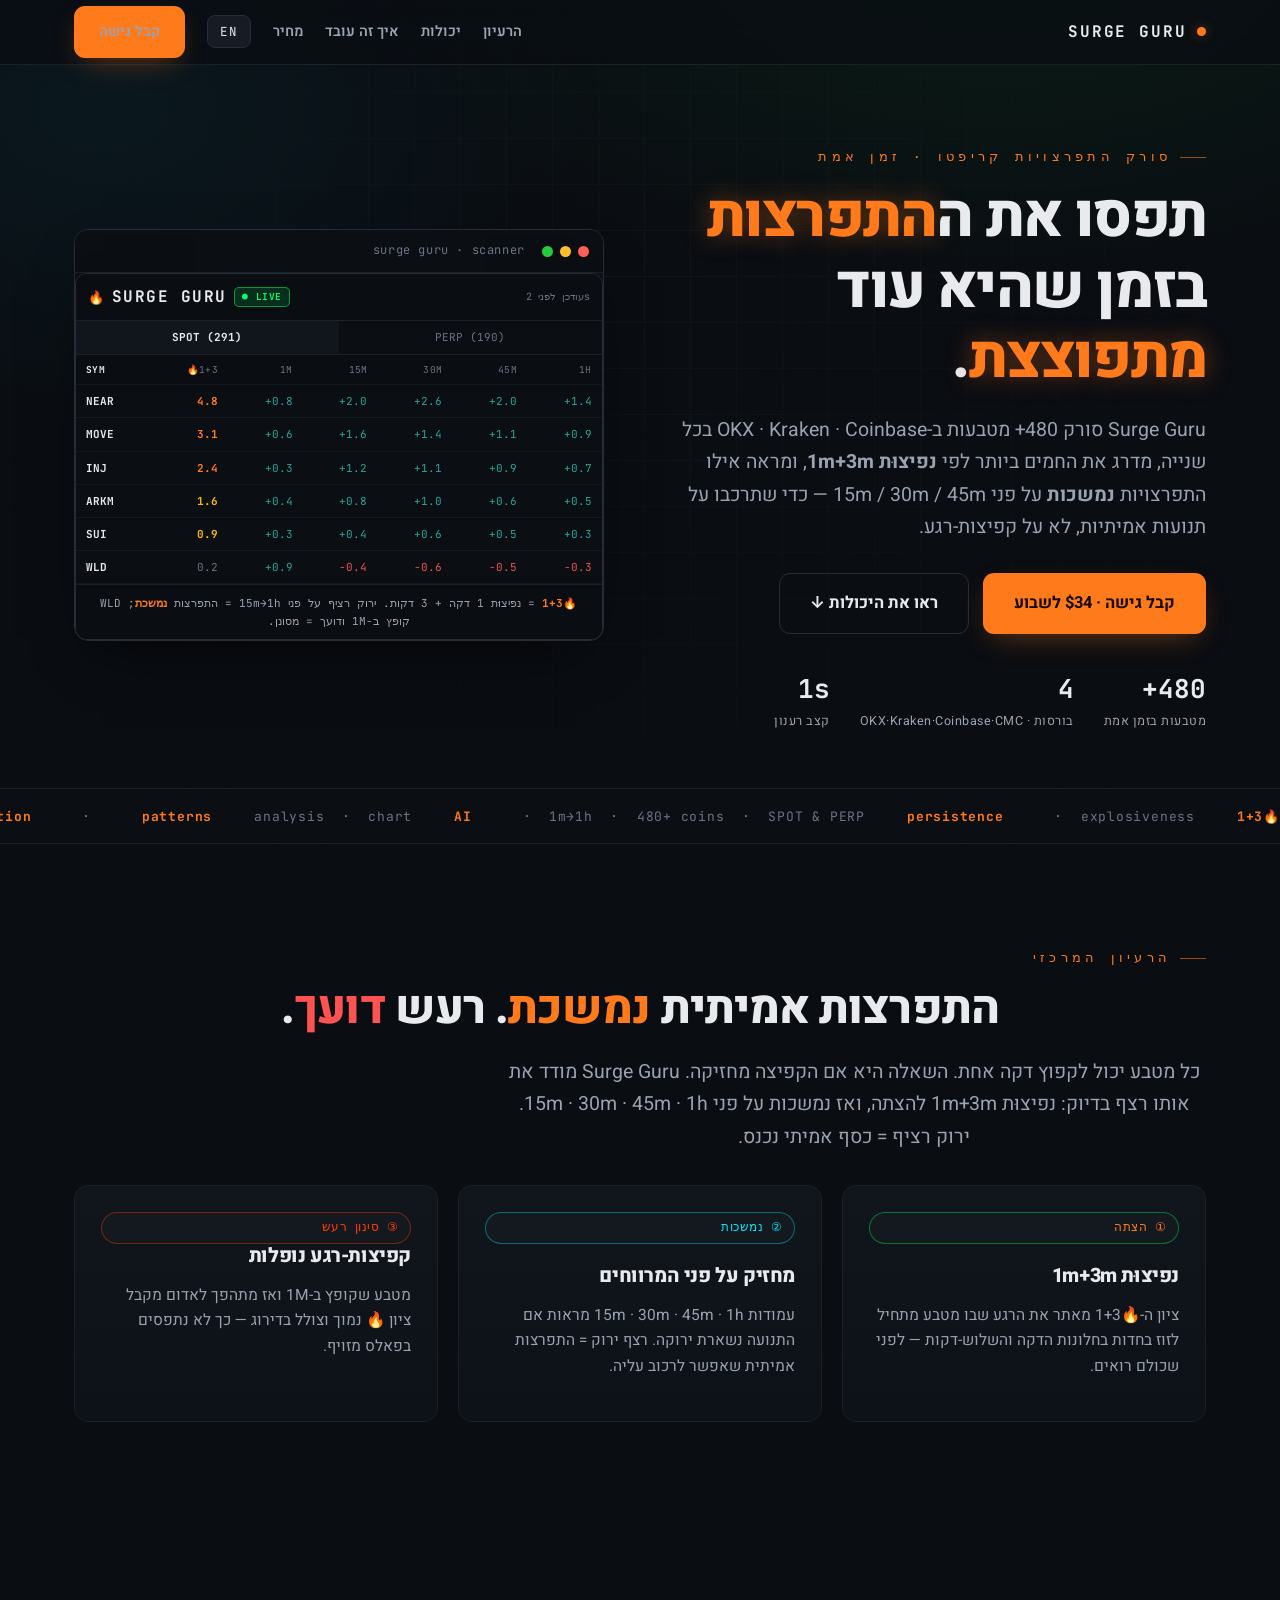
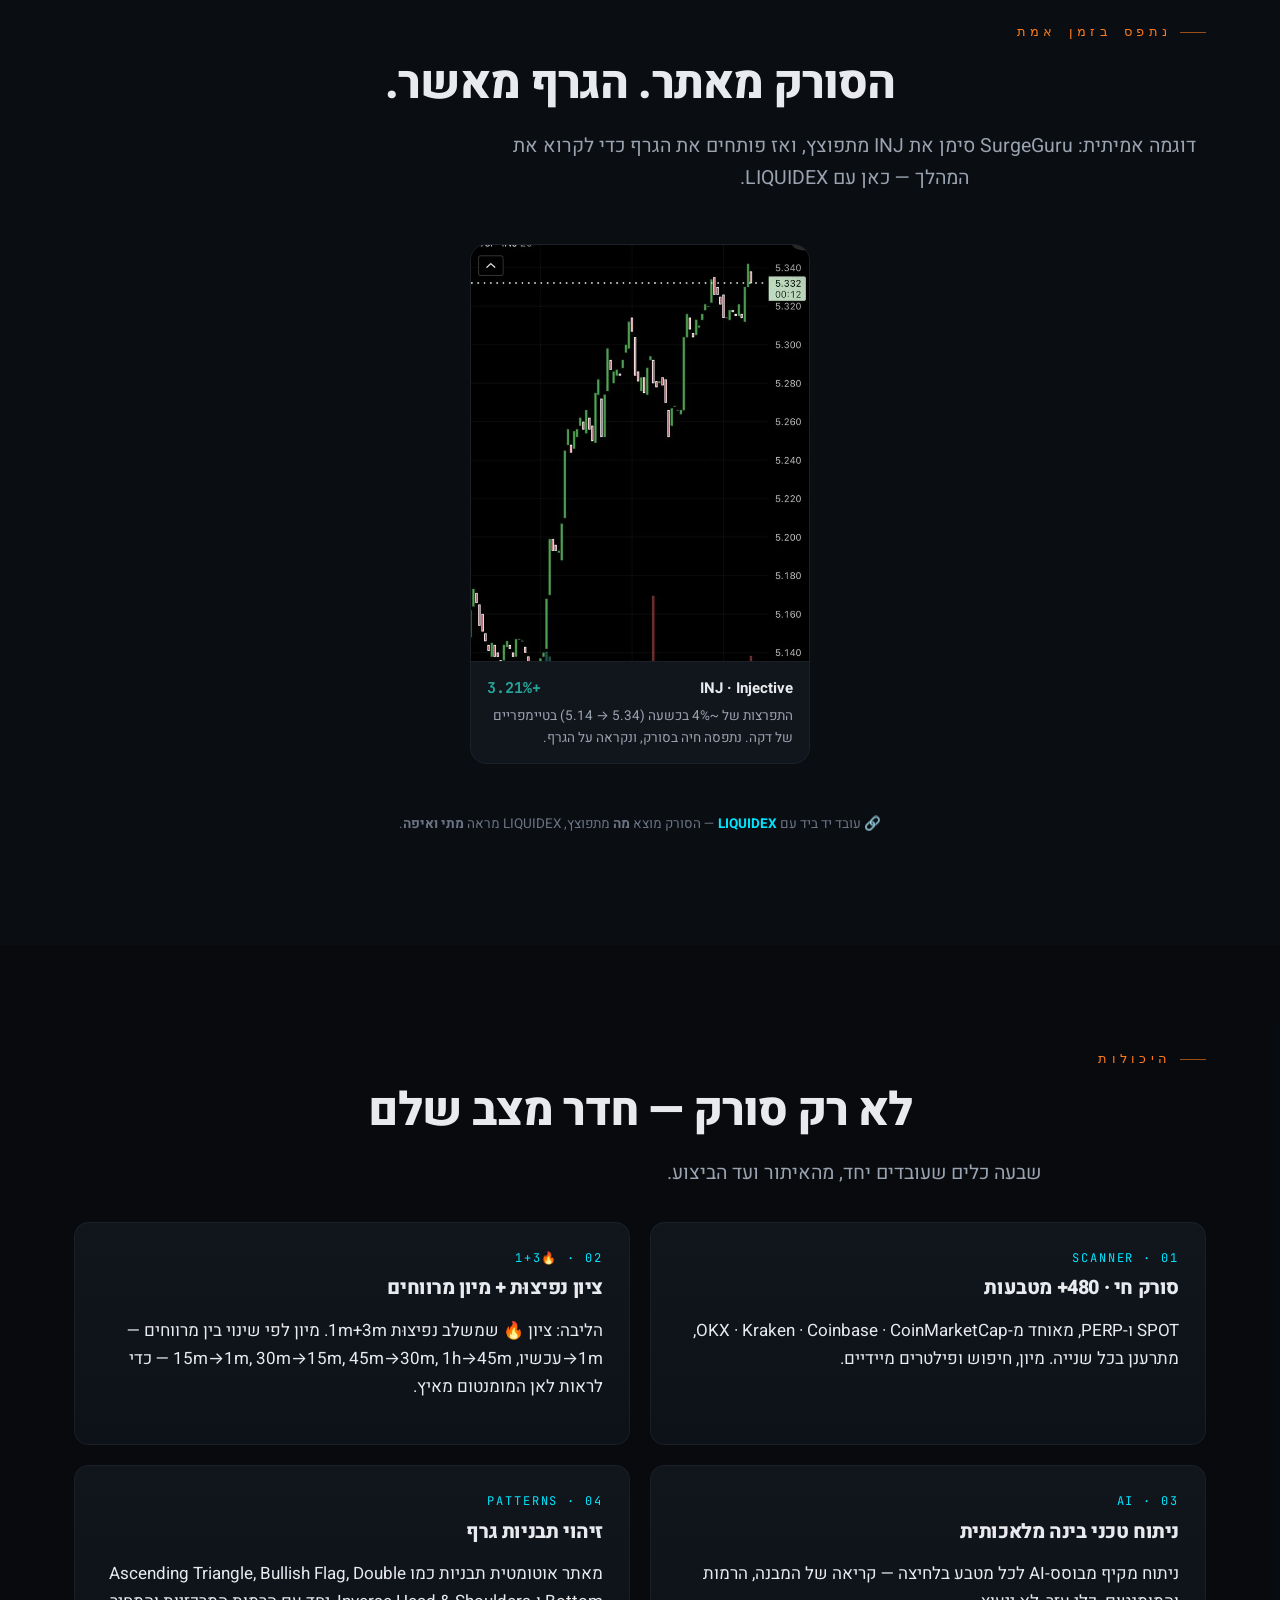
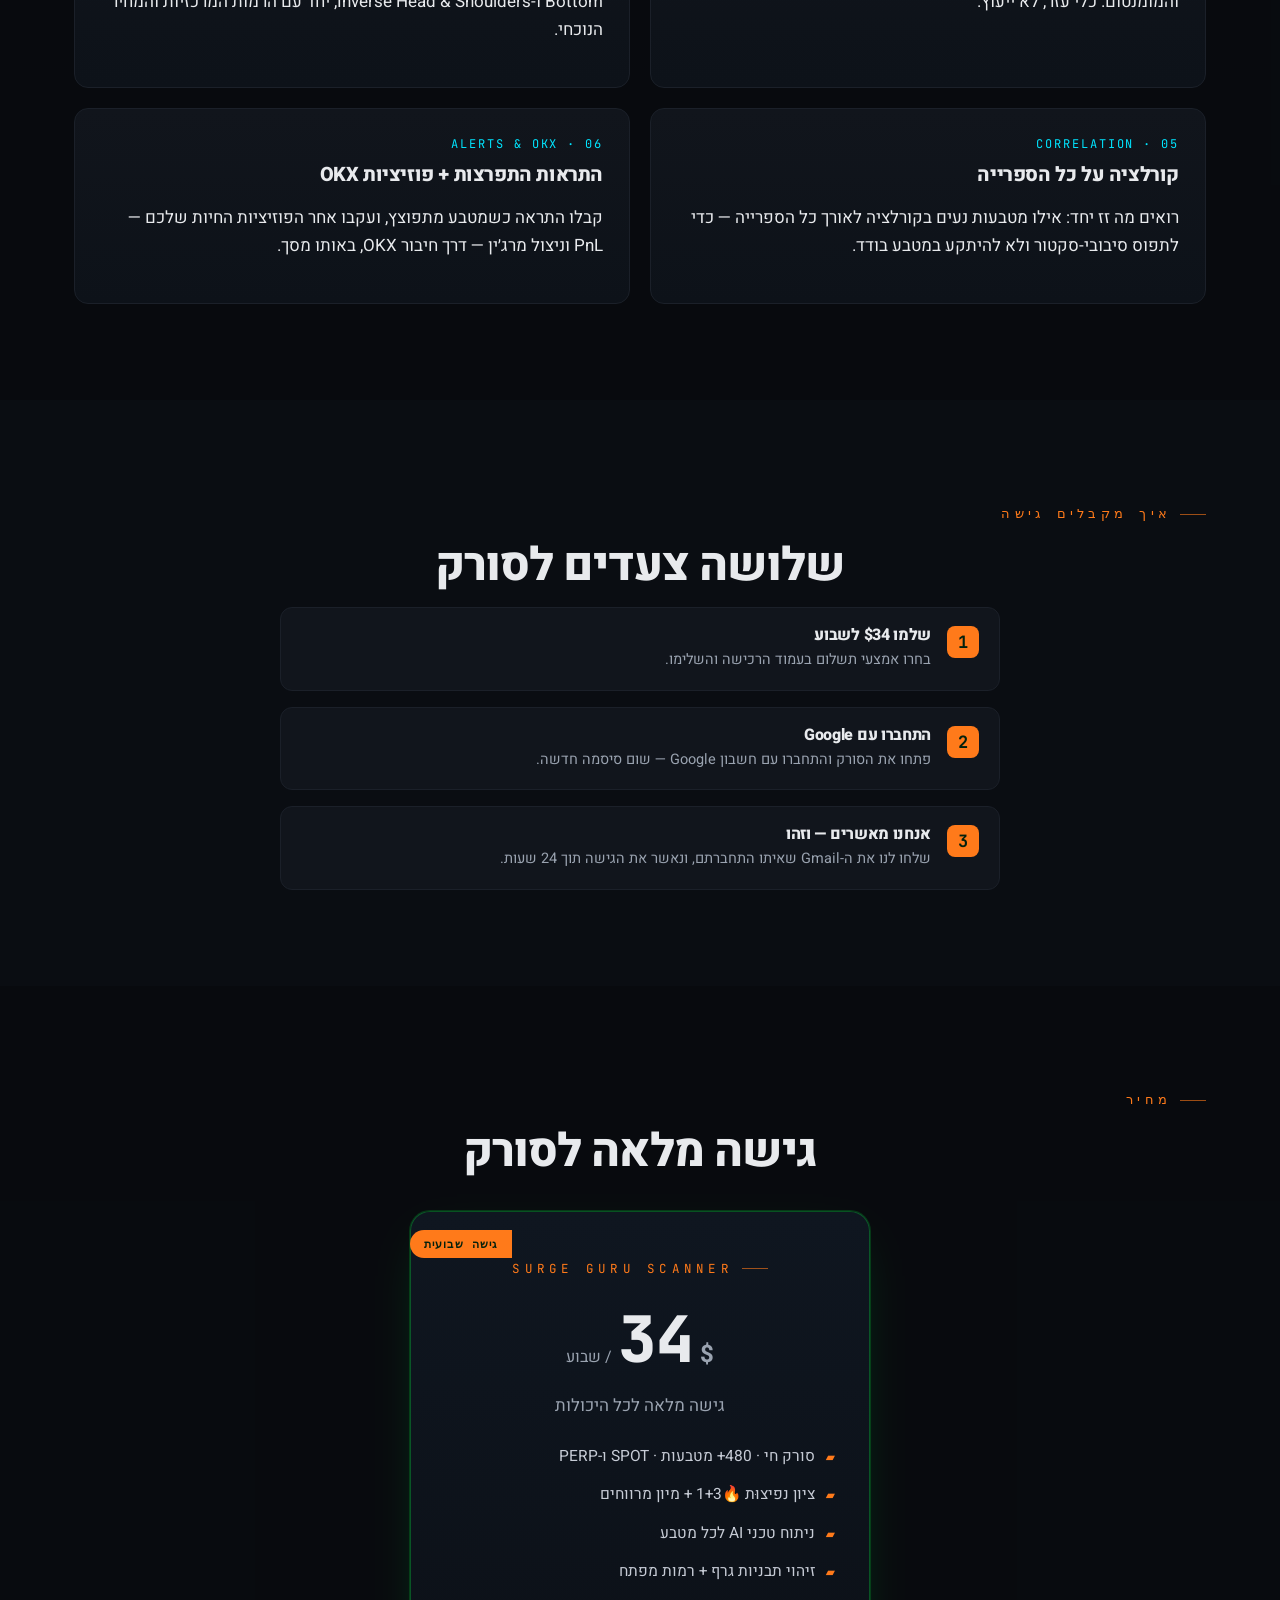
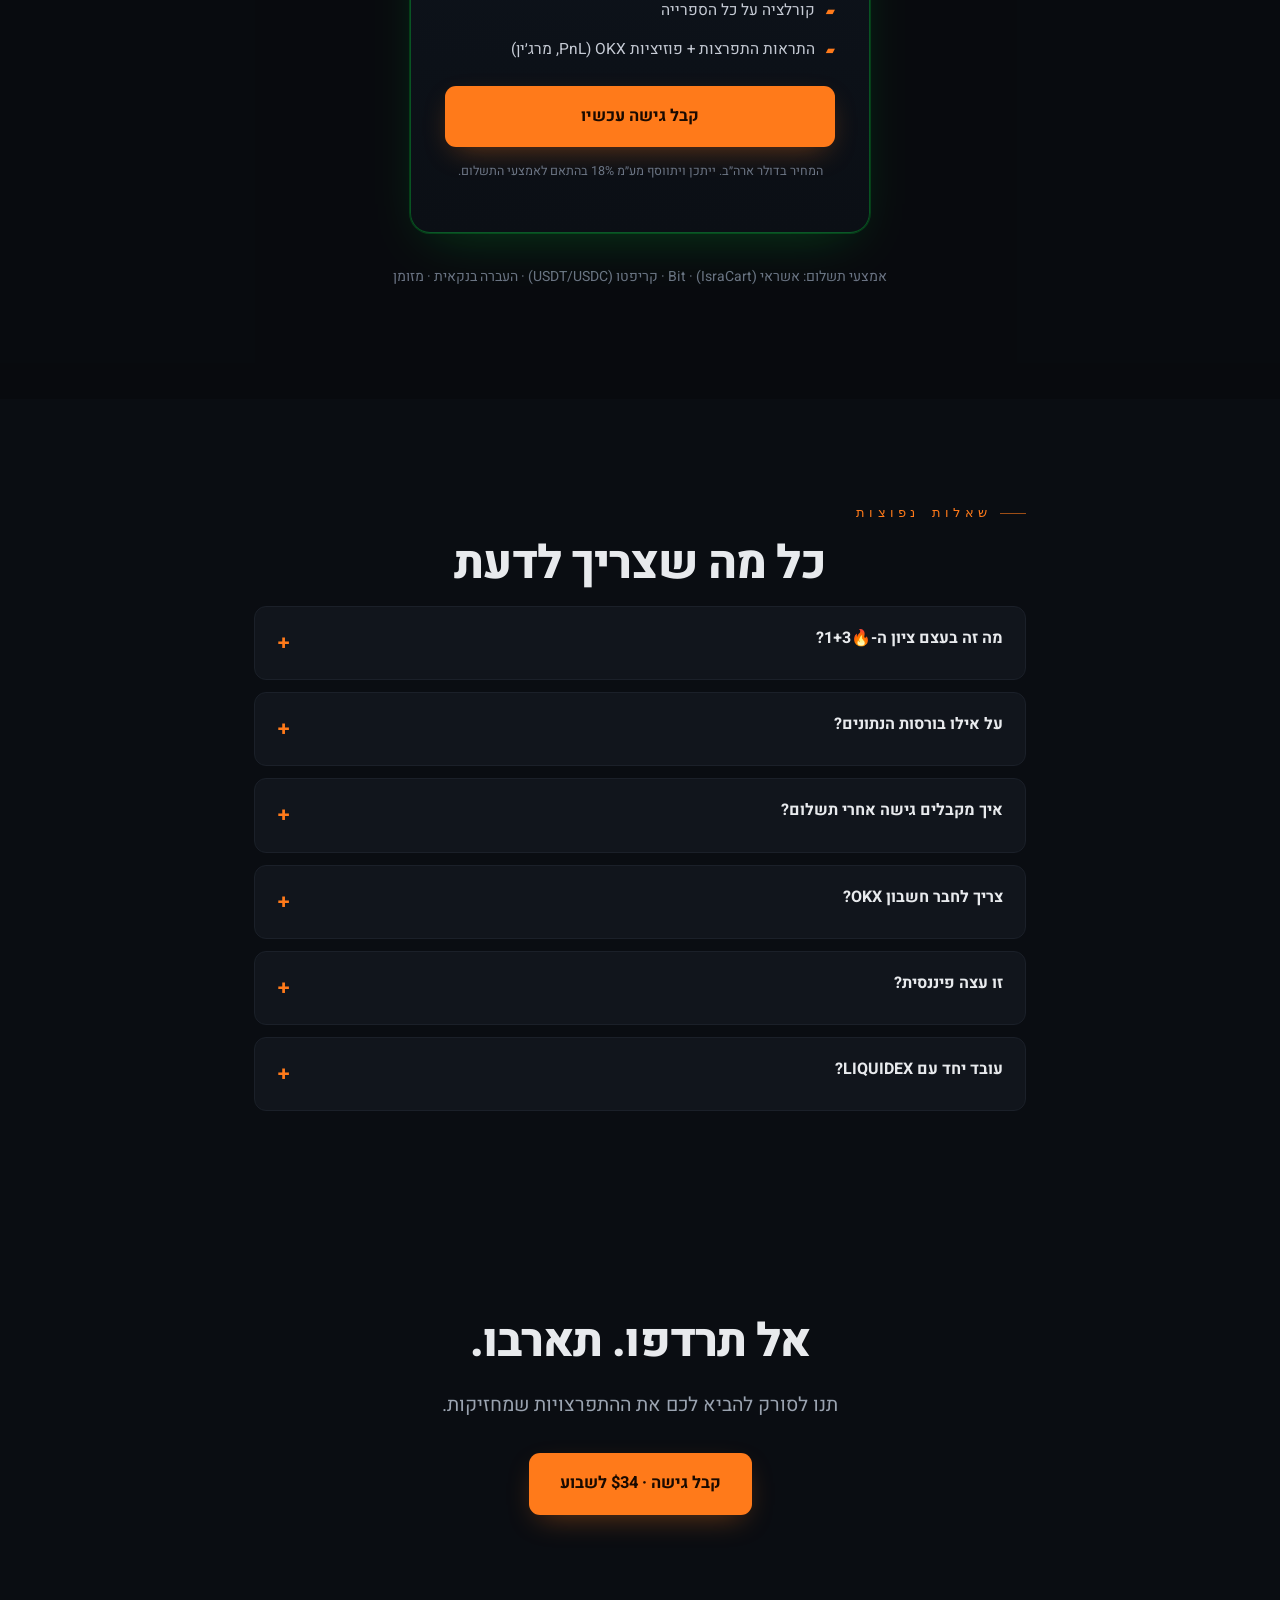
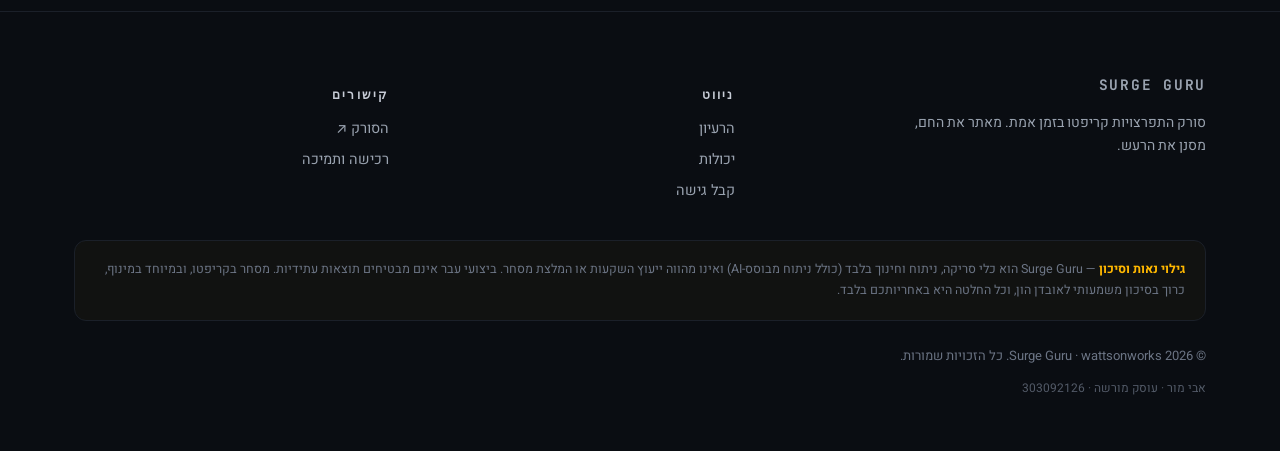
==== commit 75f0aaa4: "Add 'Caught live' proof: INJ surge caught by the scanner, read with LIQUIDEX Real iOS TradingView sc" ====
--- a/index.html
+++ b/index.html
@@ -5,12 +5,80 @@
 <meta name="viewport" content="width=device-width, initial-scale=1">
 <title>Surge Guru — Real-Time Crypto Explosion Scanner | סורק התפרצויות קריפטו</title>
 <meta name="description" content="Surge Guru scans 480+ coins across OKX, Kraken & Coinbase every second, ranks the hottest by 1m+3m explosiveness, and shows which surges persist across 15m/30m/45m. $34/week.">
+<link rel="canonical" href="https://wattsonworks.github.io/SG/">
 <meta property="og:title" content="Surge Guru — Catch the explosion while it's still exploding">
 <meta property="og:description" content="Real-time crypto surge scanner: 480+ coins, 1m+3m explosiveness, persistence across 15m/30m/45m, AI analysis, pattern detection.">
 <meta property="og:type" content="website">
-<meta property="og:image" content="og-image.svg">
+<meta property="og:url" content="https://wattsonworks.github.io/SG/">
+<meta property="og:image" content="https://wattsonworks.github.io/SG/og-image.svg">
+<meta property="og:site_name" content="Surge Guru">
+<meta name="twitter:card" content="summary_large_image">
+<meta name="twitter:title" content="Surge Guru — Real-Time Crypto Explosion Scanner">
+<meta name="twitter:description" content="Scans 480+ coins across OKX, Kraken & Coinbase every second, ranks by 1m+3m explosiveness, shows which surges persist across 15m/30m/45m.">
+<meta name="twitter:image" content="https://wattsonworks.github.io/SG/og-image.svg">
 <meta name="theme-color" content="#0a0d12">
 <link rel="icon" href="favicon.svg" type="image/svg+xml">
+
+<script type="application/ld+json">
+{
+  "@context": "https://schema.org",
+  "@graph": [
+    {
+      "@type": "SoftwareApplication",
+      "@id": "https://wattsonworks.github.io/SG/#app",
+      "name": "Surge Guru",
+      "alternateName": "Surge Guru — Real-Time Crypto Explosion Scanner",
+      "applicationCategory": "FinanceApplication",
+      "applicationSubCategory": "Crypto market scanner",
+      "operatingSystem": "Web",
+      "url": "https://wattsonworks.github.io/SG/",
+      "image": "https://wattsonworks.github.io/SG/og-image.svg",
+      "description": "A real-time crypto explosion scanner that ranks 480+ coins across OKX, Kraken and Coinbase by 1m+3m explosiveness and shows which surges persist across 15m/30m/45m, with AI analysis and pattern detection.",
+      "inLanguage": ["en", "he"],
+      "offers": {
+        "@type": "Offer",
+        "price": "34",
+        "priceCurrency": "USD",
+        "priceSpecification": {
+          "@type": "UnitPriceSpecification",
+          "price": "34",
+          "priceCurrency": "USD",
+          "unitText": "week",
+          "billingDuration": 1,
+          "billingIncrement": 1
+        },
+        "category": "Subscription",
+        "url": "https://wattsonworks.github.io/SG/checkout.html"
+      },
+      "publisher": { "@id": "https://wattsonworks.github.io/SG/#avi-mor" }
+    },
+    {
+      "@type": "WebSite",
+      "@id": "https://wattsonworks.github.io/SG/#website",
+      "url": "https://wattsonworks.github.io/SG/",
+      "name": "Surge Guru",
+      "inLanguage": ["en", "he"],
+      "publisher": { "@id": "https://wattsonworks.github.io/SG/#avi-mor" }
+    },
+    {
+      "@type": "Organization",
+      "@id": "https://wattsonworks.github.io/SG/#avi-mor",
+      "name": "Avi Mor",
+      "alternateName": "אבי מור",
+      "legalName": "Avi Mor",
+      "taxID": "303092126",
+      "vatID": "303092126",
+      "identifier": [{
+        "@type": "PropertyValue",
+        "propertyID": "Israeli Osek Murshe (עוסק מורשה)",
+        "value": "303092126"
+      }],
+      "address": { "@type": "PostalAddress", "addressCountry": "IL" },
+      "sameAs": ["https://github.com/wattsonworks"]
+    }
+  ]
+}
+</script>
 <link rel="preconnect" href="https://fonts.googleapis.com">
 <link rel="preconnect" href="https://fonts.gstatic.com" crossorigin>
 <link href="https://fonts.googleapis.com/css2?family=Inter:wght@400;600;700;800&family=Heebo:wght@400;600;700;800&family=JetBrains+Mono:wght@400;700&display=swap" rel="stylesheet">
@@ -92,6 +160,25 @@
       <div class="card card-glow reveal"><div class="chip cyan mb-2" data-he="② נמשכות" data-en="② Persistence"></div><h3 data-he="מחזיק על פני המרווחים" data-en="Holds across intervals"></h3><p class="lede" style="font-size:15.5px" data-he="עמודות 15m · 30m · 45m · 1h מראות אם התנועה נשארת ירוקה. רצף ירוק = התפרצות אמיתית שאפשר לרכוב עליה." data-en="The 15m · 30m · 45m · 1h columns show whether the move stays green. A green run = a real surge you can ride."></p></div>
       <div class="card card-glow reveal"><div class="chip" style="border-color:rgba(255,61,0,.4);color:var(--fire)" data-he="③ סינון רעש" data-en="③ Noise filter"></div><h3 data-he="קפיצות-רגע נופלות" data-en="One-tick spikes drop out"></h3><p class="lede" style="font-size:15.5px" data-he="מטבע שקופץ ב-1M ואז מתהפך לאדום מקבל ציון 🔥 נמוך וצולל בדירוג — כך לא נתפסים בפאלס מזויף." data-en="A coin that spikes at 1M then turns red gets a low 🔥 score and sinks in the ranking — so you never get caught in a fake pulse."></p></div>
     </div>
+  </div>
+</section>
+
+<!-- CAUGHT LIVE -->
+<section id="catches">
+  <div class="wrap">
+    <p class="eyebrow center" data-he="נתפס בזמן אמת" data-en="Caught live"></p>
+    <h2 class="title center" data-he="הסורק מאתר. הגרף מאשר." data-en="The scanner finds it. The chart confirms it."></h2>
+    <p class="lede center mb-3" data-he="דוגמה אמיתית: SurgeGuru סימן את INJ מתפוצץ, ואז פותחים את הגרף כדי לקרוא את המהלך — כאן עם LIQUIDEX." data-en="A real example: SurgeGuru flagged INJ exploding, then you open the chart to read the move — here with LIQUIDEX."></p>
+    <div class="catch-grid">
+      <figure class="catch-card reveal">
+        <img loading="lazy" src="assets/img/catch-inj.webp" alt="INJ / Injective exploding +3.21%, caught by Surge Guru and read with LIQUIDEX">
+        <figcaption>
+          <div class="catch-head"><b>INJ · Injective</b> <span class="up">+3.21%</span></div>
+          <p data-he="התפרצות של ~4% בכשעה (‎5.14 → 5.34) בטיימפריים של דקה. נתפסה חיה בסורק, ונקראה על הגרף." data-en="A ~4% explosion in about an hour (5.14 → 5.34) on the 1-minute. Caught live in the scanner, read on the chart."></p>
+        </figcaption>
+      </figure>
+    </div>
+    <p class="center mt-3" style="color:var(--muted-2);font-size:13.5px" data-he='🔗 עובד יד ביד עם <a href="https://wattsonworks.github.io/LIQUIDEX/" target="_blank" rel="noopener" style="color:var(--cyan);font-weight:700">LIQUIDEX</a> — הסורק מוצא <b>מה</b> מתפוצץ, LIQUIDEX מראה <b>מתי ואיפה</b>.' data-en='🔗 Pairs with <a href="https://wattsonworks.github.io/LIQUIDEX/" target="_blank" rel="noopener" style="color:var(--cyan);font-weight:700">LIQUIDEX</a> — the scanner finds <b>what</b> is exploding, LIQUIDEX shows <b>when and where</b>.' data-html></p>
   </div>
 </section>
 
@@ -197,6 +284,7 @@
       <span data-he=" — Surge Guru הוא כלי סריקה, ניתוח וחינוך בלבד (כולל ניתוח מבוסס-AI) ואינו מהווה ייעוץ השקעות או המלצת מסחר. ביצועי עבר אינם מבטיחים תוצאות עתידיות. מסחר בקריפטו, ובמיוחד במינוף, כרוך בסיכון משמעותי לאובדן הון, וכל החלטה היא באחריותכם בלבד." data-en=" — Surge Guru is a scanning, analysis and educational tool only (including AI-based analysis) and does not constitute investment advice or a trading recommendation. Past performance does not guarantee future results. Crypto trading — especially with leverage — carries significant risk of capital loss, and every decision is solely your responsibility."></span>
     </div>
     <p style="margin-top:24px;font-size:13px;color:var(--muted-2)">© <span data-year></span> Surge Guru · wattsonworks. <span data-he="כל הזכויות שמורות." data-en="All rights reserved."></span></p>
+    <p style="margin-top:6px;font-size:12px;color:var(--muted-2);opacity:.75" data-he="אבי מור · עוסק מורשה · 303092126" data-en="Avi Mor · Israeli Osek Murshe (אבי מור · עוסק מורשה) · 303092126"></p>
   </div>
 </footer>
 
--- a/assets/css/sg.css
+++ b/assets/css/sg.css
@@ -144,6 +144,10 @@
 .btn-outline:hover{border-color:var(--green);color:var(--green)}
 .btn-ghost{background:var(--bg-3);color:var(--ink-2);border-color:var(--line)}
 .btn-ghost:hover{border-color:var(--cyan);color:var(--cyan)}
+.btn-wa{background:#25D366;color:#04210d}
+.btn-wa:hover{background:#1fbe5a;transform:translateY(-2px)}
+.btn-sm{padding:9px 16px;font-size:13.5px}
+.send-actions{display:flex;gap:10px;flex-wrap:wrap;align-items:center;margin-top:12px}
 .btn-lg{padding:16px 30px;font-size:16.5px}
 .btn-block{display:flex;width:100%}
 
@@ -263,6 +267,17 @@
 .sgx-cap{padding:9px 12px;font-size:11px;color:var(--muted);background:#0a0d12;border-top:1px solid var(--line);text-align:center}
 .sgx-cap b{color:var(--green)}
 
+/* caught-live proof cards */
+.catch-grid{display:flex;flex-wrap:wrap;gap:22px;justify-content:center}
+.catch-card{background:var(--bg-2);border:1px solid var(--line);border-radius:16px;overflow:hidden;max-width:340px;width:100%;transition:transform .2s,border-color .2s,box-shadow .2s}
+.catch-card:hover{border-color:rgba(255,122,26,.45);transform:translateY(-4px);box-shadow:var(--shadow)}
+.catch-card img{width:100%;height:auto;display:block;border-bottom:1px solid var(--line)}
+.catch-card figcaption{padding:14px 16px}
+.catch-card .catch-head{display:flex;justify-content:space-between;align-items:center;font-size:15px;margin-bottom:4px}
+.catch-card .catch-head b{color:var(--ink)}
+.catch-card .up{color:#26a69a;font-weight:700;font-family:var(--mono)}
+.catch-card figcaption p{margin:0;font-size:13.5px;color:var(--muted)}
+
 /* free trial */
 .trial-card{background:linear-gradient(135deg,rgba(0,255,65,.08),rgba(0,229,255,.04));border:1px solid rgba(0,255,65,.32);border-radius:18px;padding:28px 30px;max-width:560px;margin:0 auto}
 .trial-card .tag{display:inline-block;font-family:var(--mono);font-size:11px;letter-spacing:.12em;background:var(--green);color:#04210d;font-weight:700;padding:4px 11px;border-radius:6px}
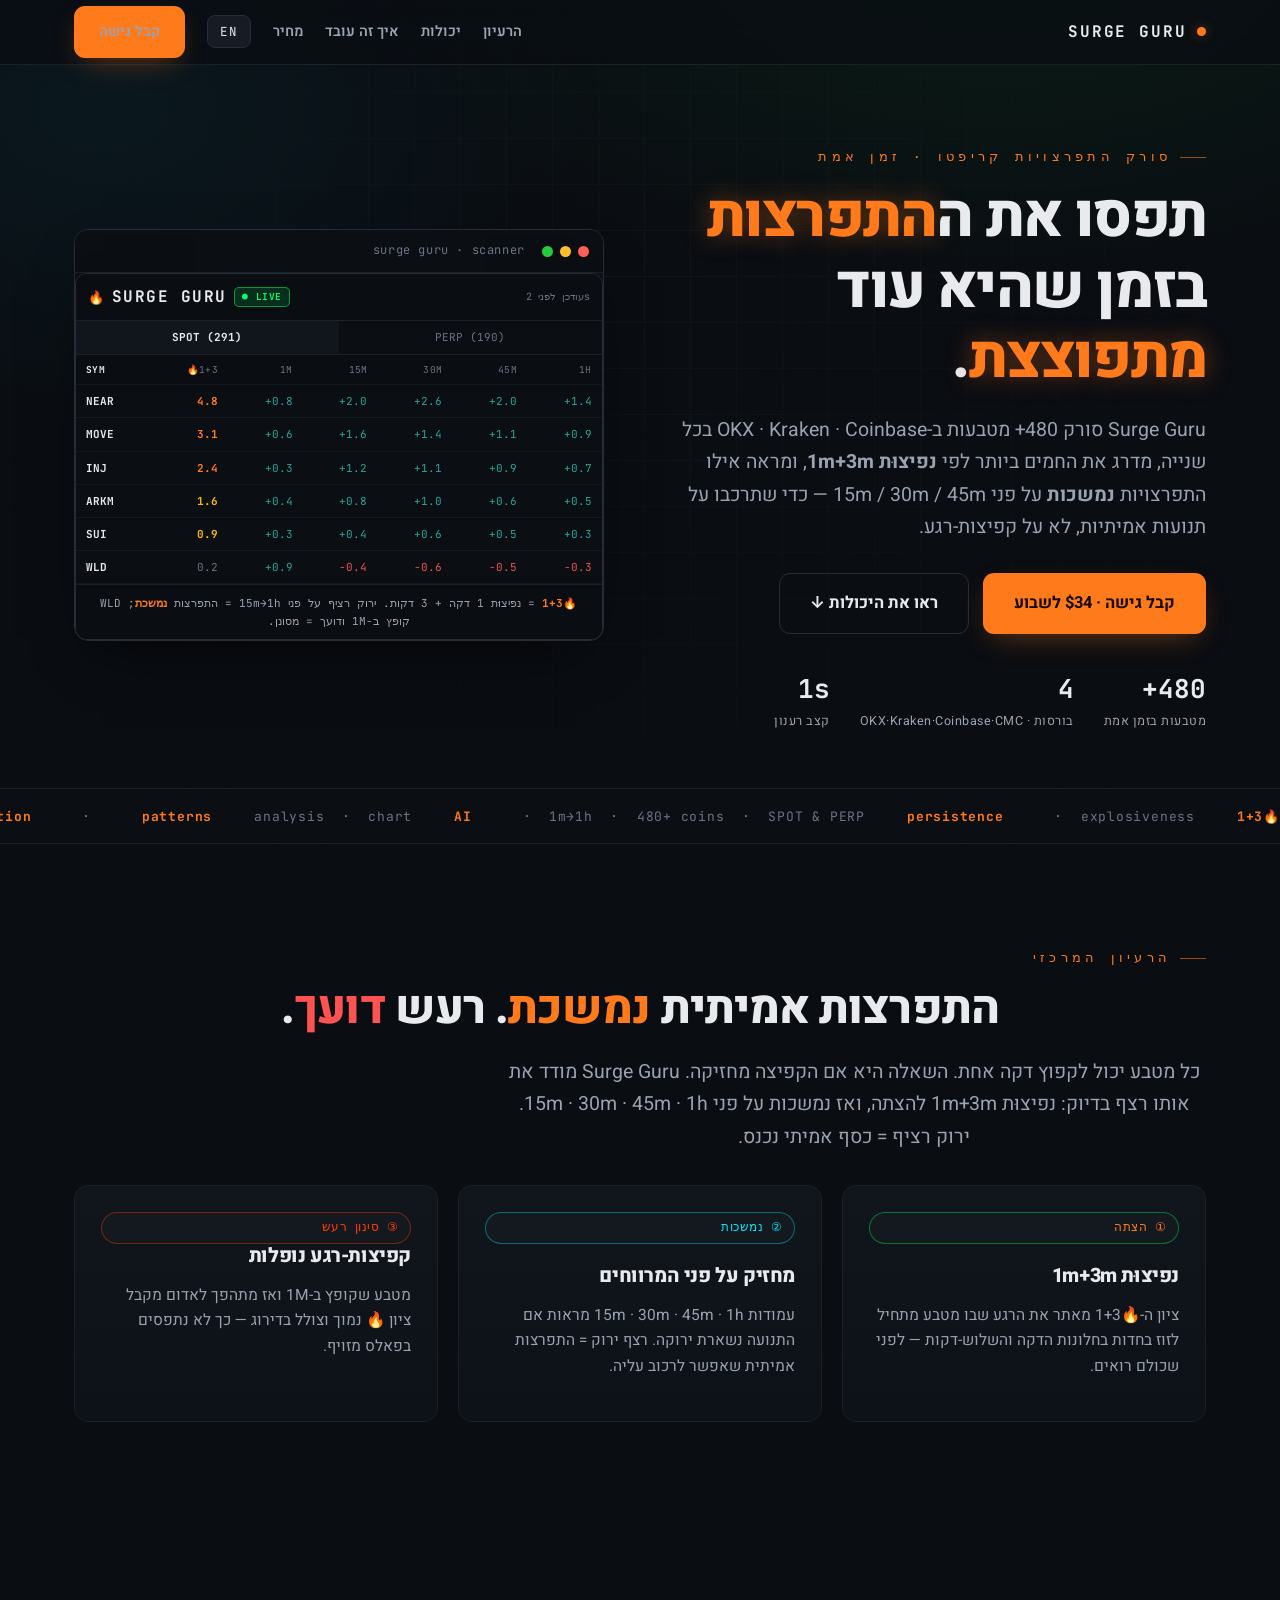
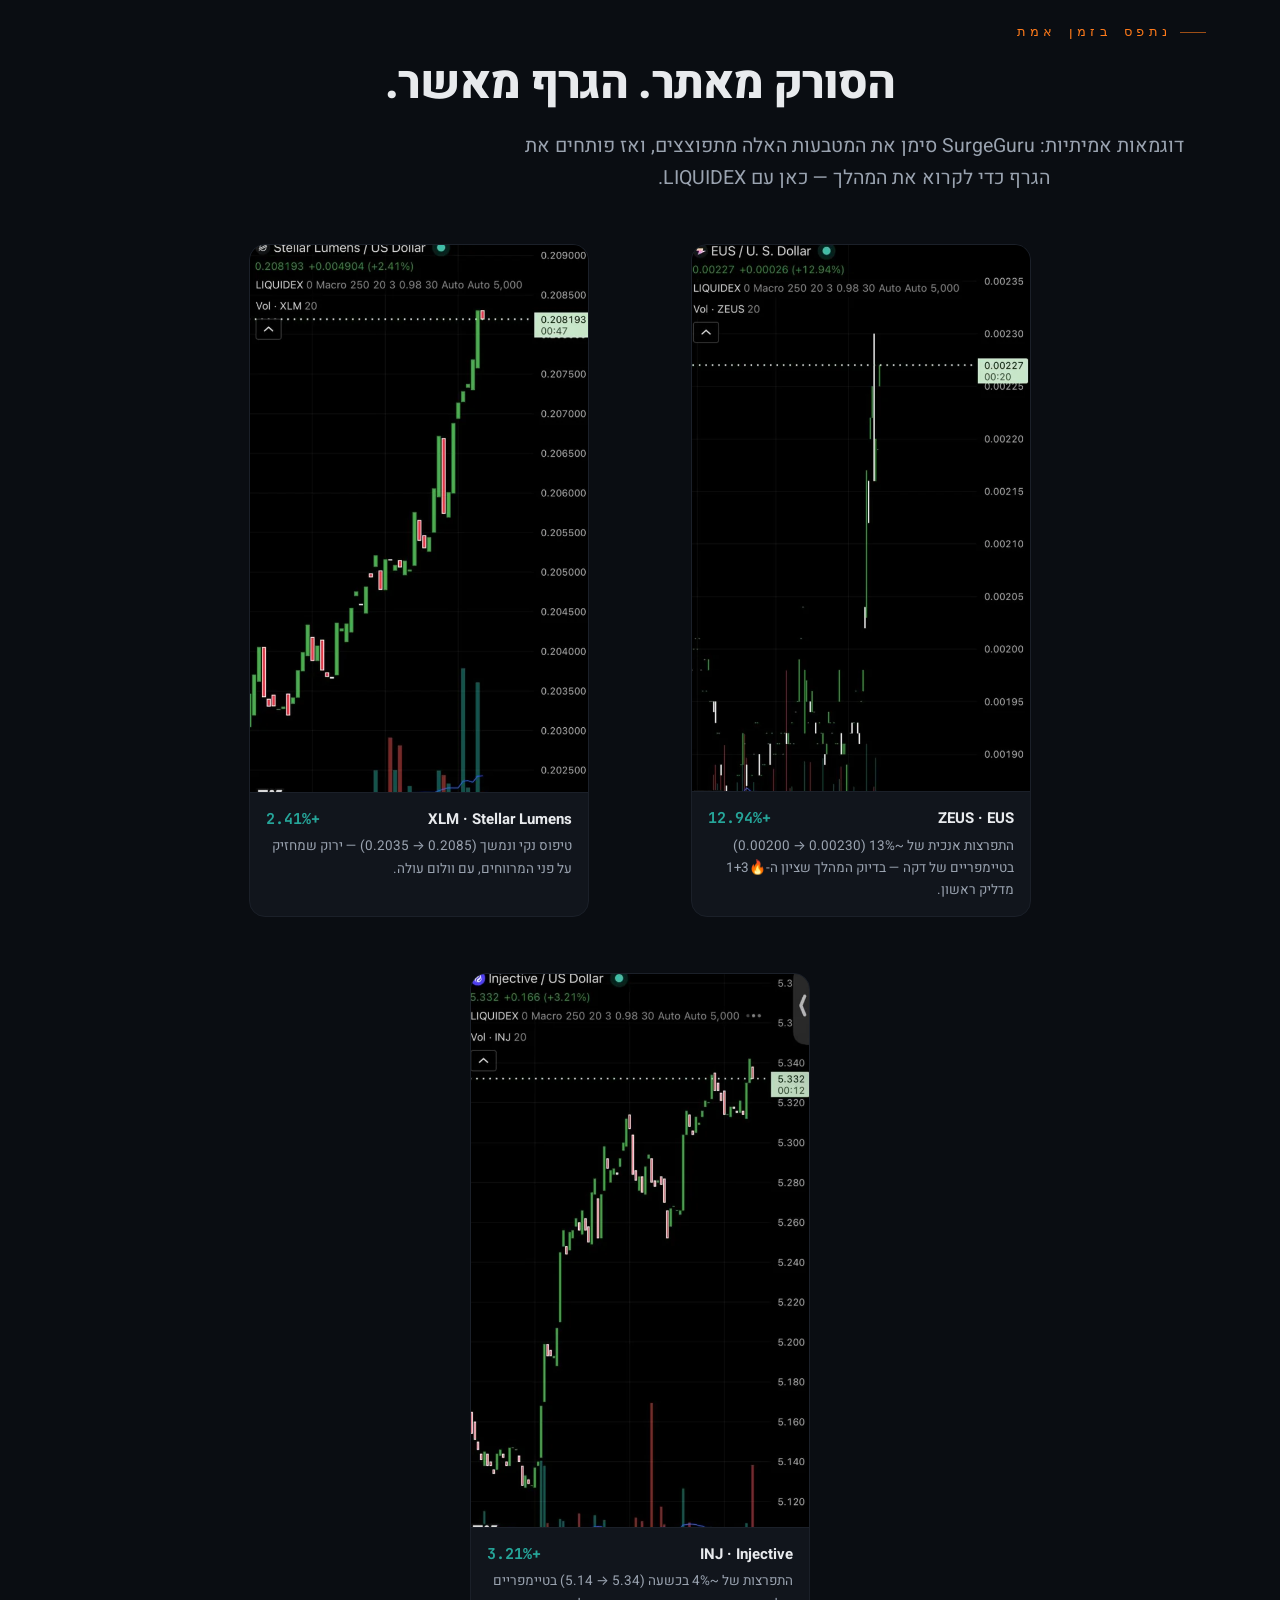
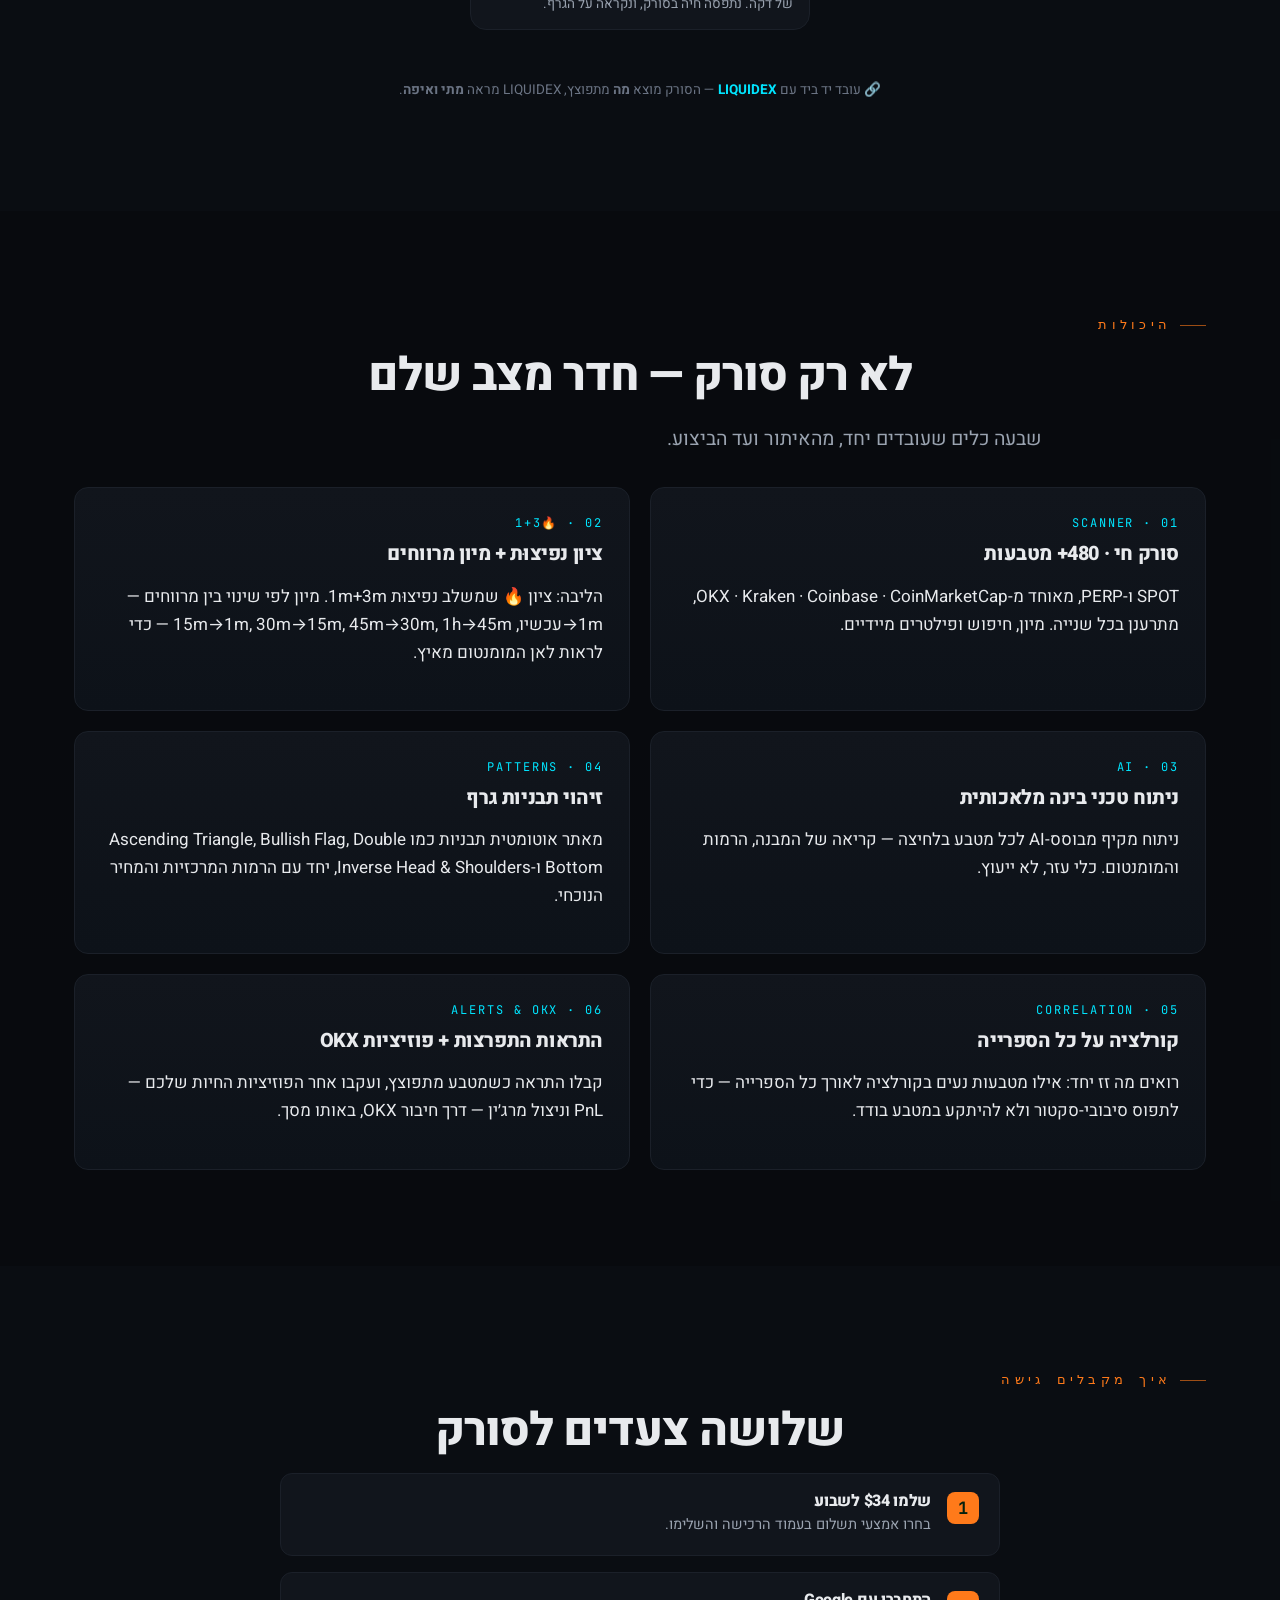
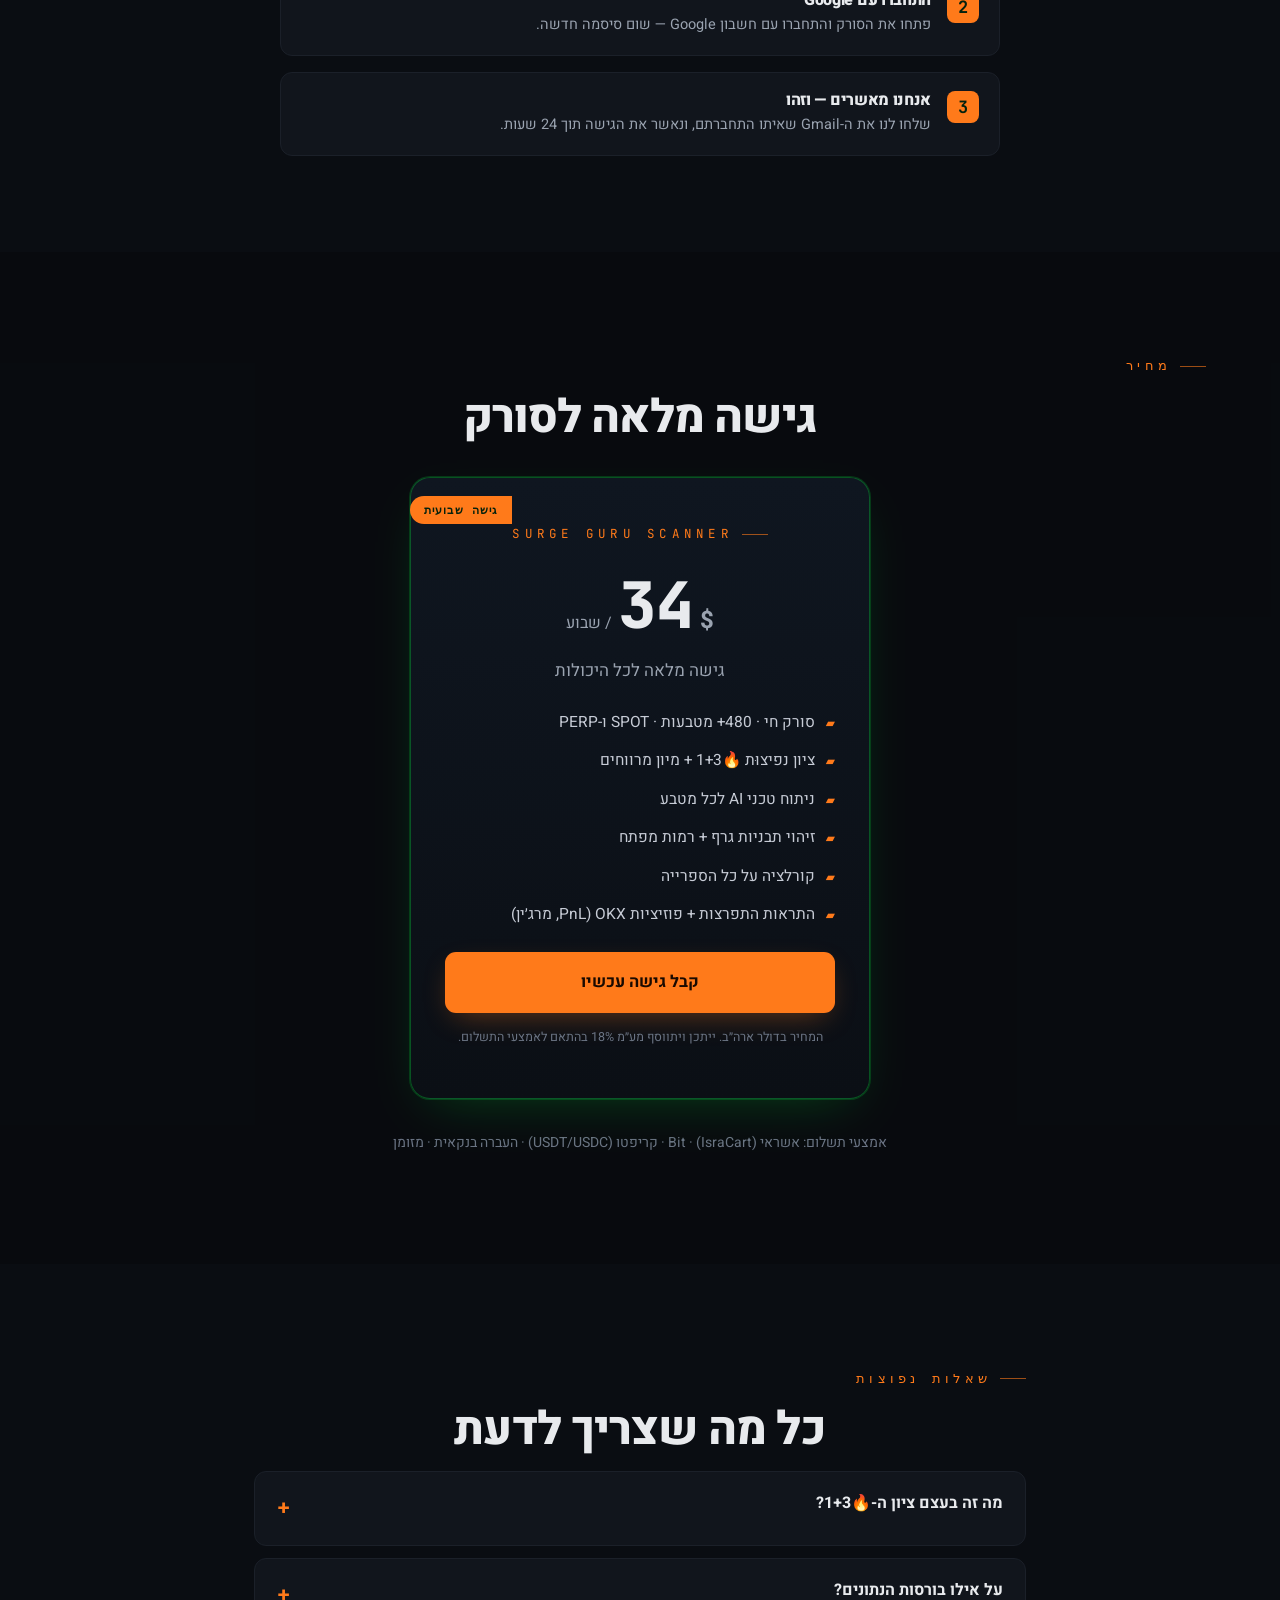
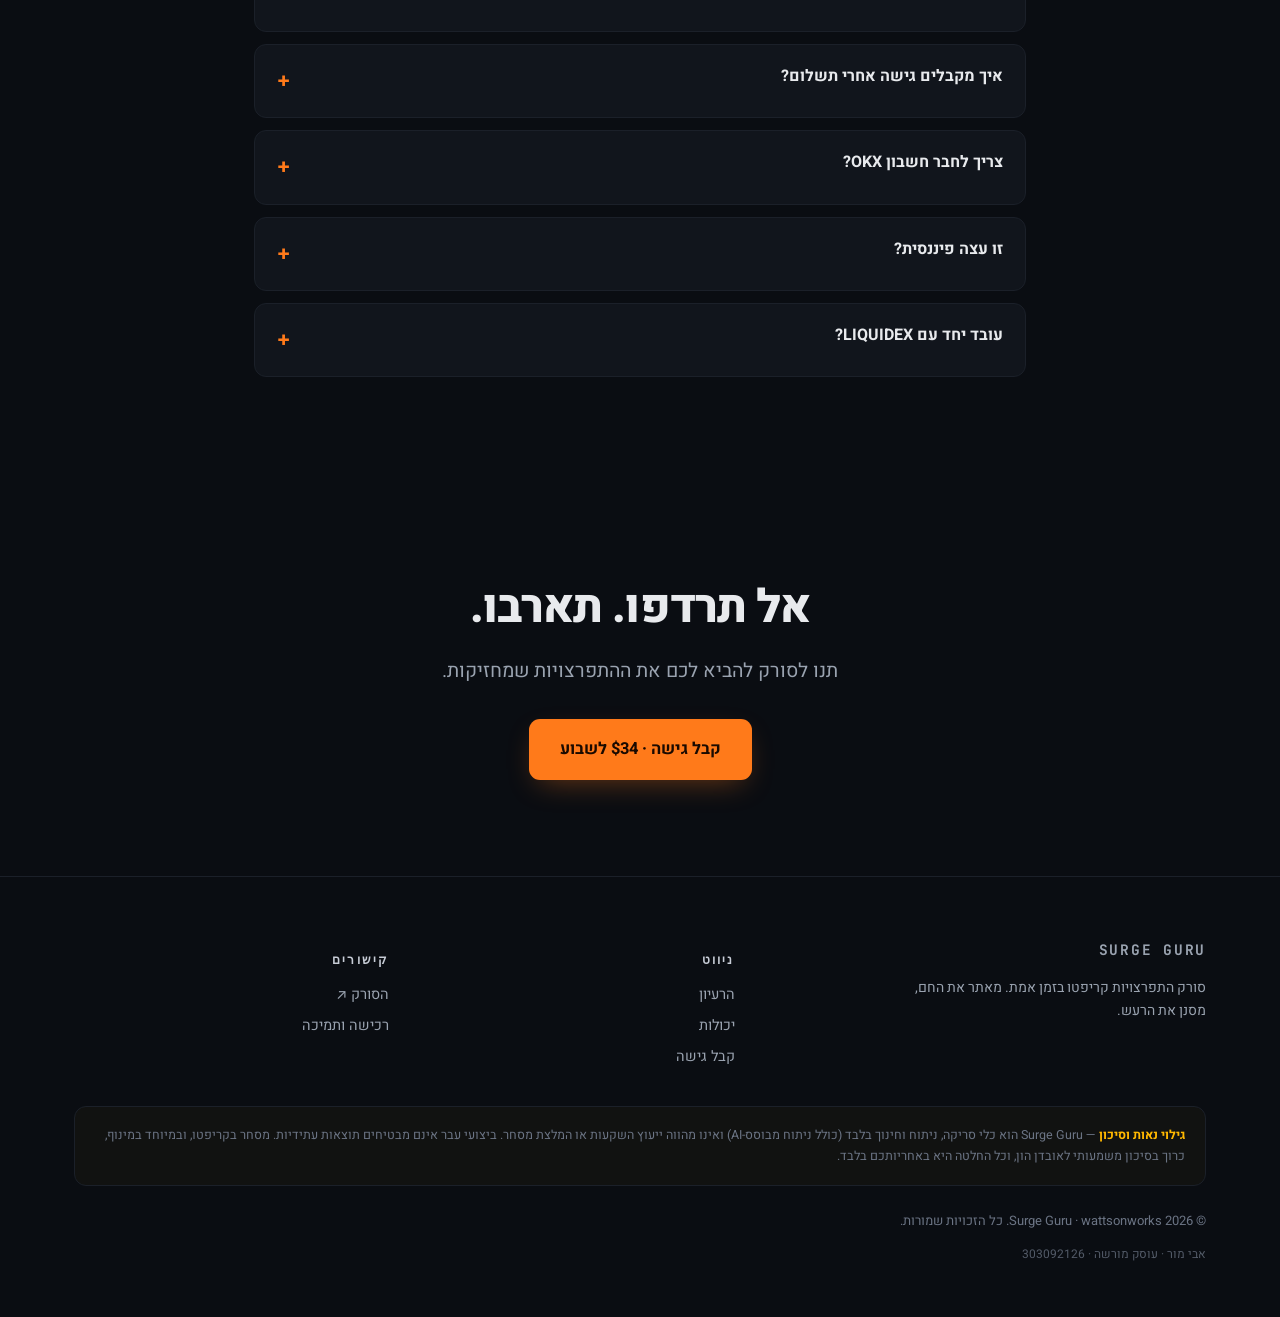
==== commit 766ab241: "Caught live: add all 3 real catches (ZEUS +12.94%, XLM +2.41%, INJ +3.21%) Cropped from the source p" ====
--- a/index.html
+++ b/index.html
@@ -168,8 +168,22 @@
   <div class="wrap">
     <p class="eyebrow center" data-he="נתפס בזמן אמת" data-en="Caught live"></p>
     <h2 class="title center" data-he="הסורק מאתר. הגרף מאשר." data-en="The scanner finds it. The chart confirms it."></h2>
-    <p class="lede center mb-3" data-he="דוגמה אמיתית: SurgeGuru סימן את INJ מתפוצץ, ואז פותחים את הגרף כדי לקרוא את המהלך — כאן עם LIQUIDEX." data-en="A real example: SurgeGuru flagged INJ exploding, then you open the chart to read the move — here with LIQUIDEX."></p>
+    <p class="lede center mb-3" data-he="דוגמאות אמיתיות: SurgeGuru סימן את המטבעות האלה מתפוצצים, ואז פותחים את הגרף כדי לקרוא את המהלך — כאן עם LIQUIDEX." data-en="Real examples: SurgeGuru flagged these coins exploding, then you open the chart to read the move — here with LIQUIDEX."></p>
     <div class="catch-grid">
+      <figure class="catch-card reveal">
+        <img loading="lazy" src="assets/img/catch-zeus.webp" alt="ZEUS / EUS exploding +12.94%, caught by Surge Guru and read with LIQUIDEX">
+        <figcaption>
+          <div class="catch-head"><b>ZEUS · EUS</b> <span class="up">+12.94%</span></div>
+          <p data-he="התפרצות אנכית של ~13% (‎0.00200 → 0.00230) בטיימפריים של דקה — בדיוק המהלך שציון ה-🔥1+3 מדליק ראשון." data-en="A vertical ~13% explosion (0.00200 → 0.00230) on the 1-minute — exactly the move the 🔥1+3 score lights up first."></p>
+        </figcaption>
+      </figure>
+      <figure class="catch-card reveal">
+        <img loading="lazy" src="assets/img/catch-xlm.webp" alt="XLM / Stellar Lumens climbing +2.41%, caught by Surge Guru and read with LIQUIDEX">
+        <figcaption>
+          <div class="catch-head"><b>XLM · Stellar Lumens</b> <span class="up">+2.41%</span></div>
+          <p data-he="טיפוס נקי ונמשך (‎0.2035 → 0.2085) — ירוק שמחזיק על פני המרווחים, עם וולום עולה." data-en="A clean, persistent climb (0.2035 → 0.2085) — green holding across the intervals, with rising volume."></p>
+        </figcaption>
+      </figure>
       <figure class="catch-card reveal">
         <img loading="lazy" src="assets/img/catch-inj.webp" alt="INJ / Injective exploding +3.21%, caught by Surge Guru and read with LIQUIDEX">
         <figcaption>
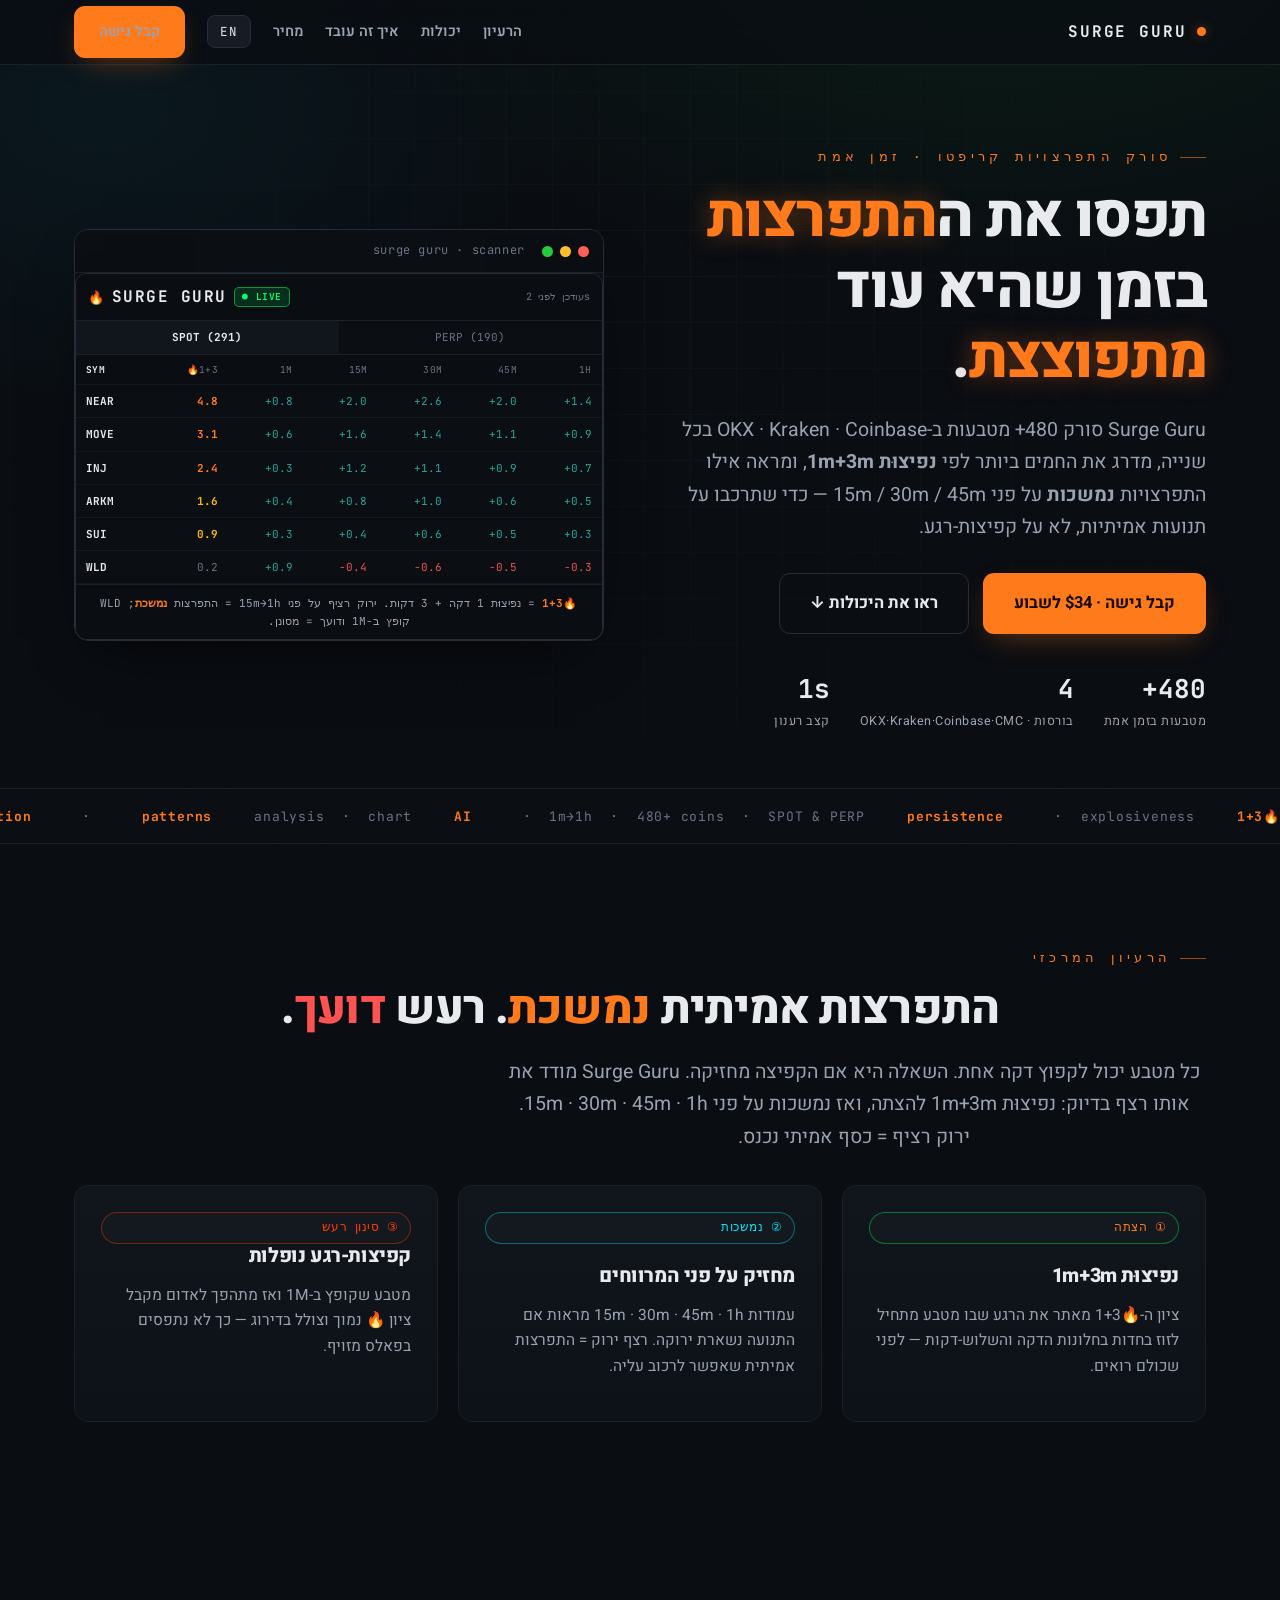
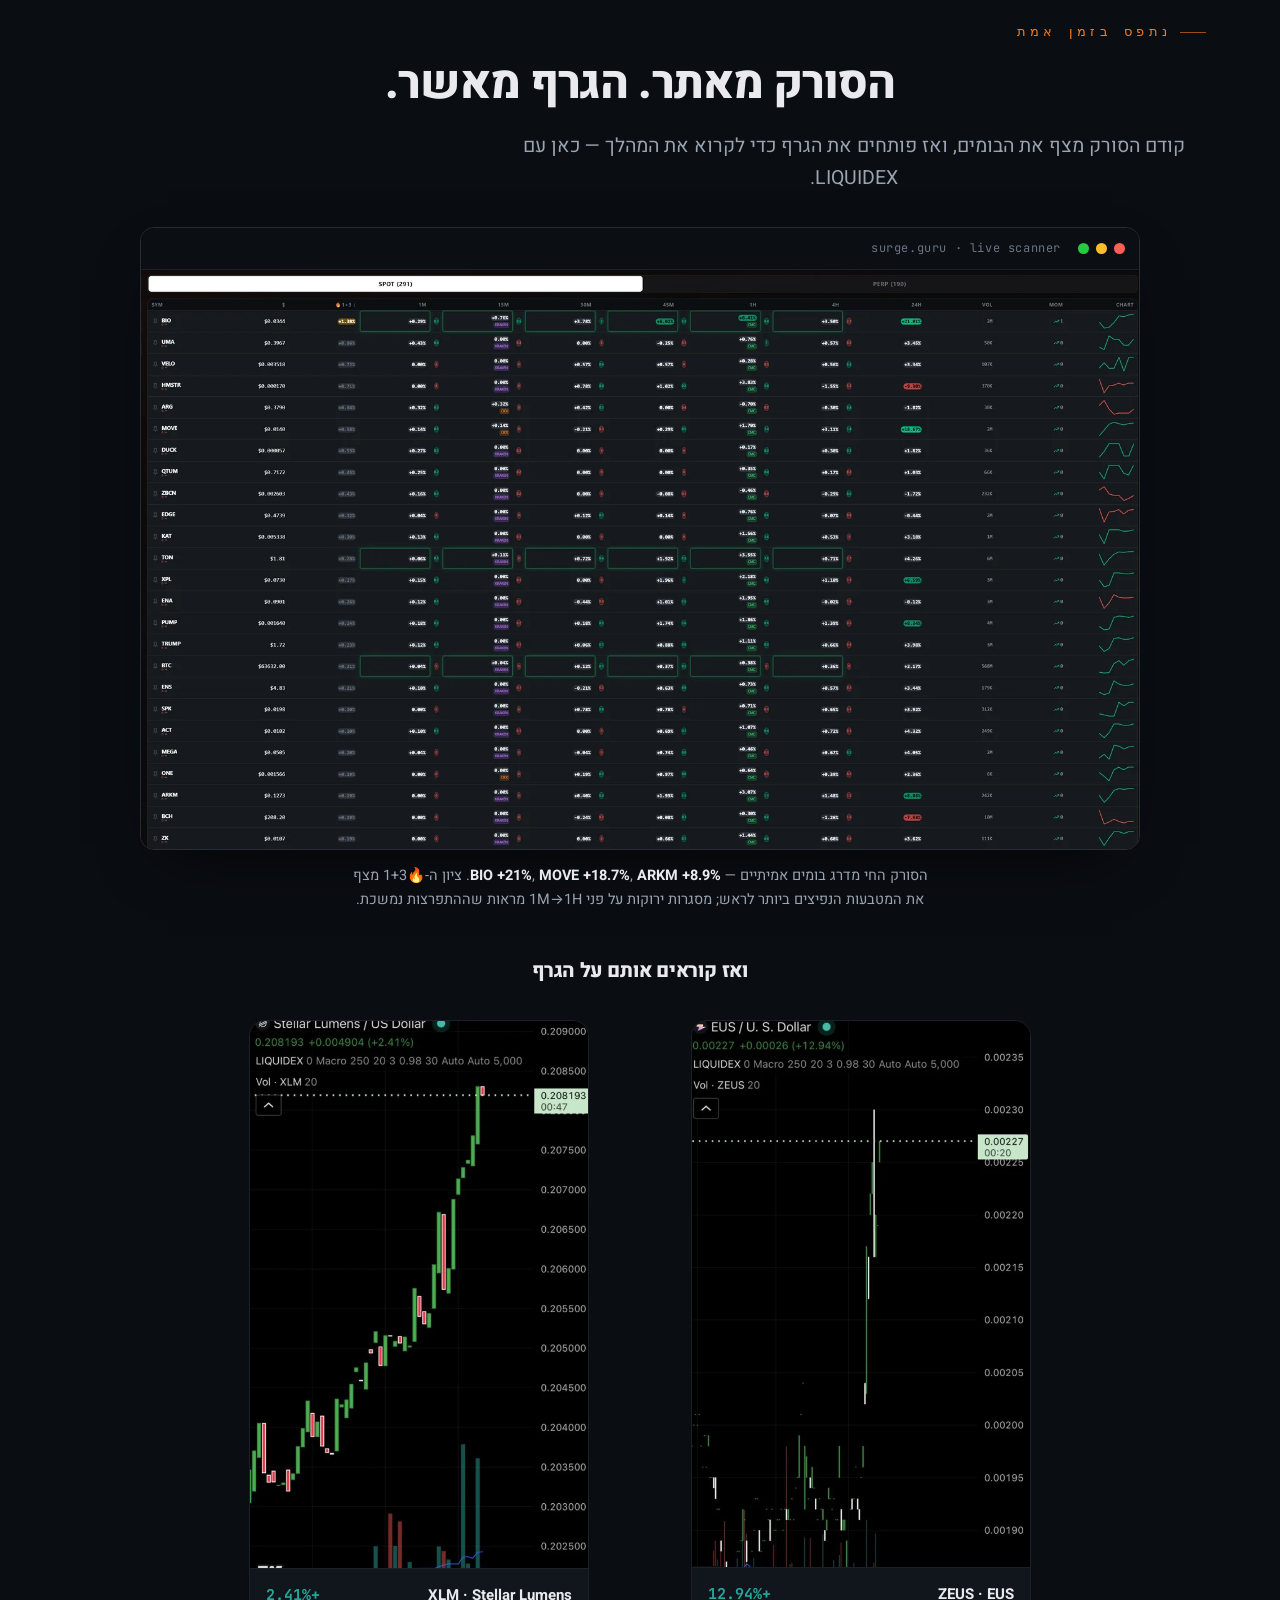
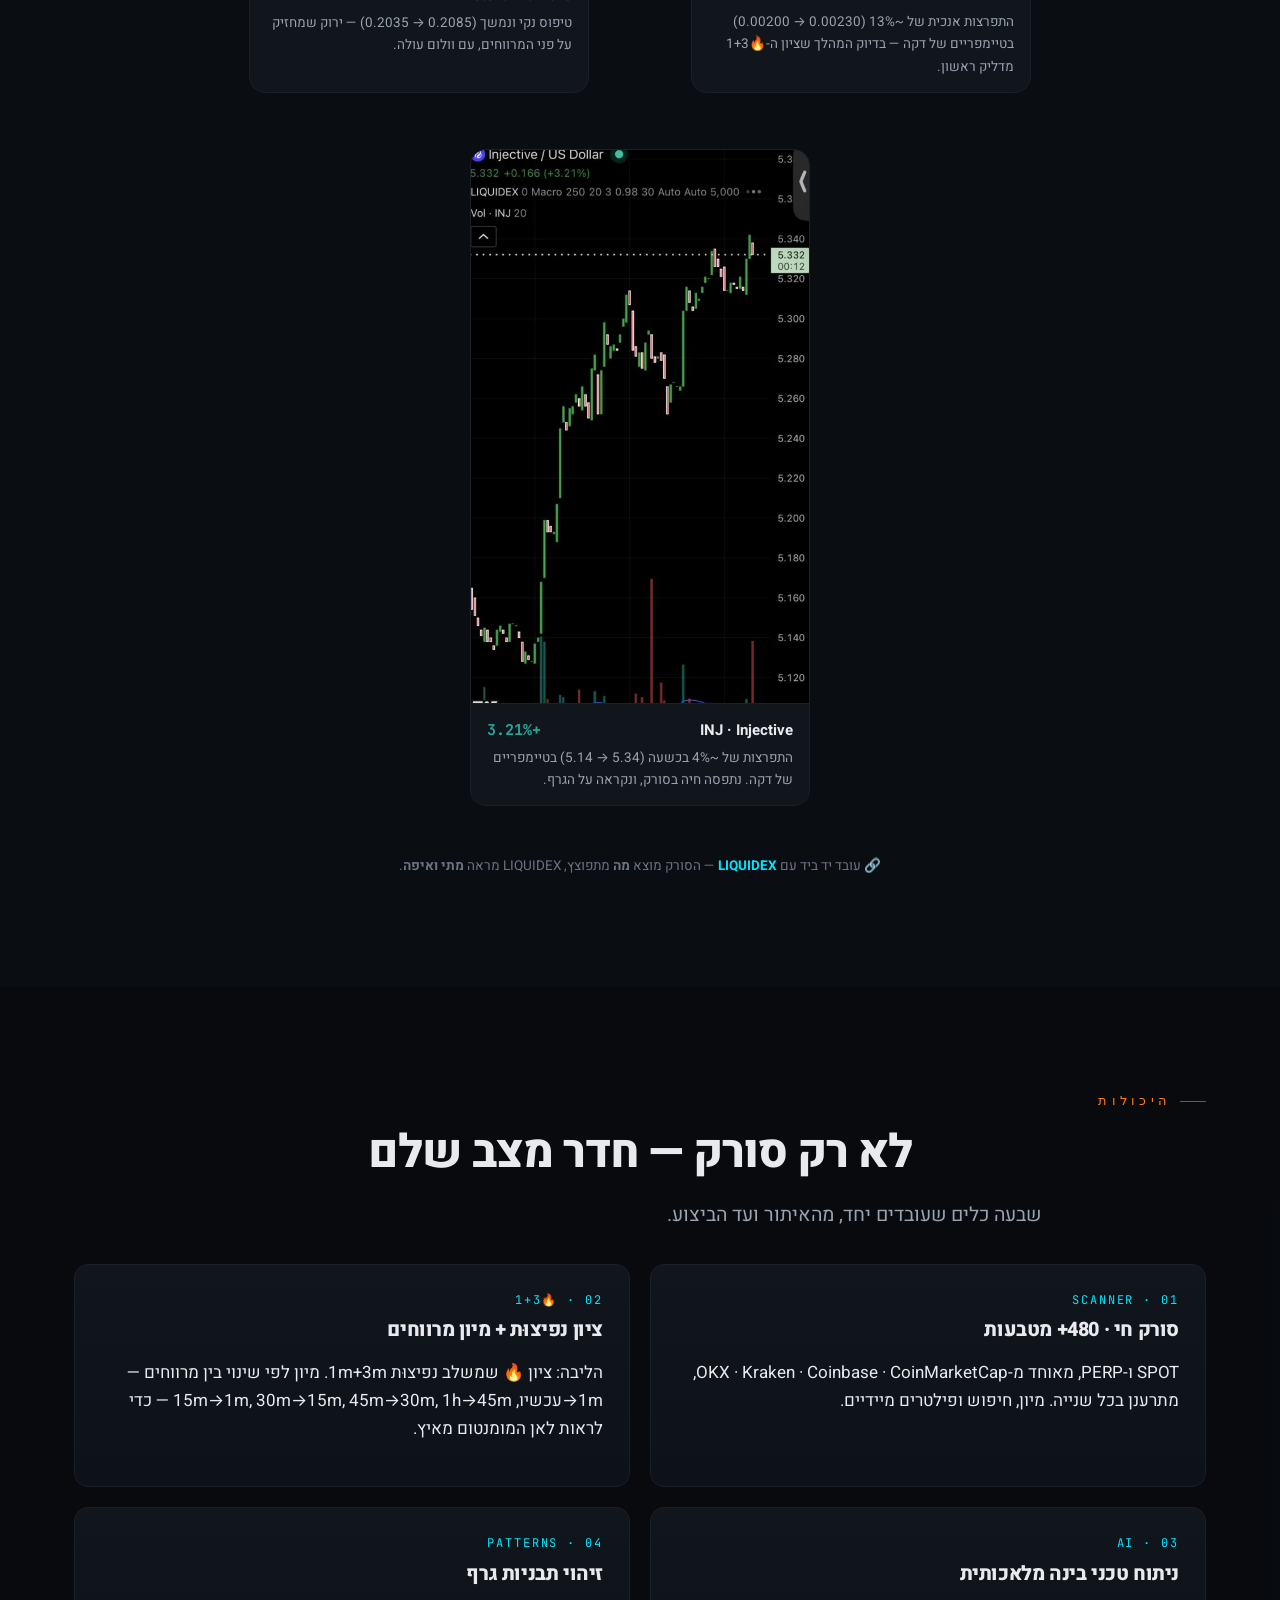
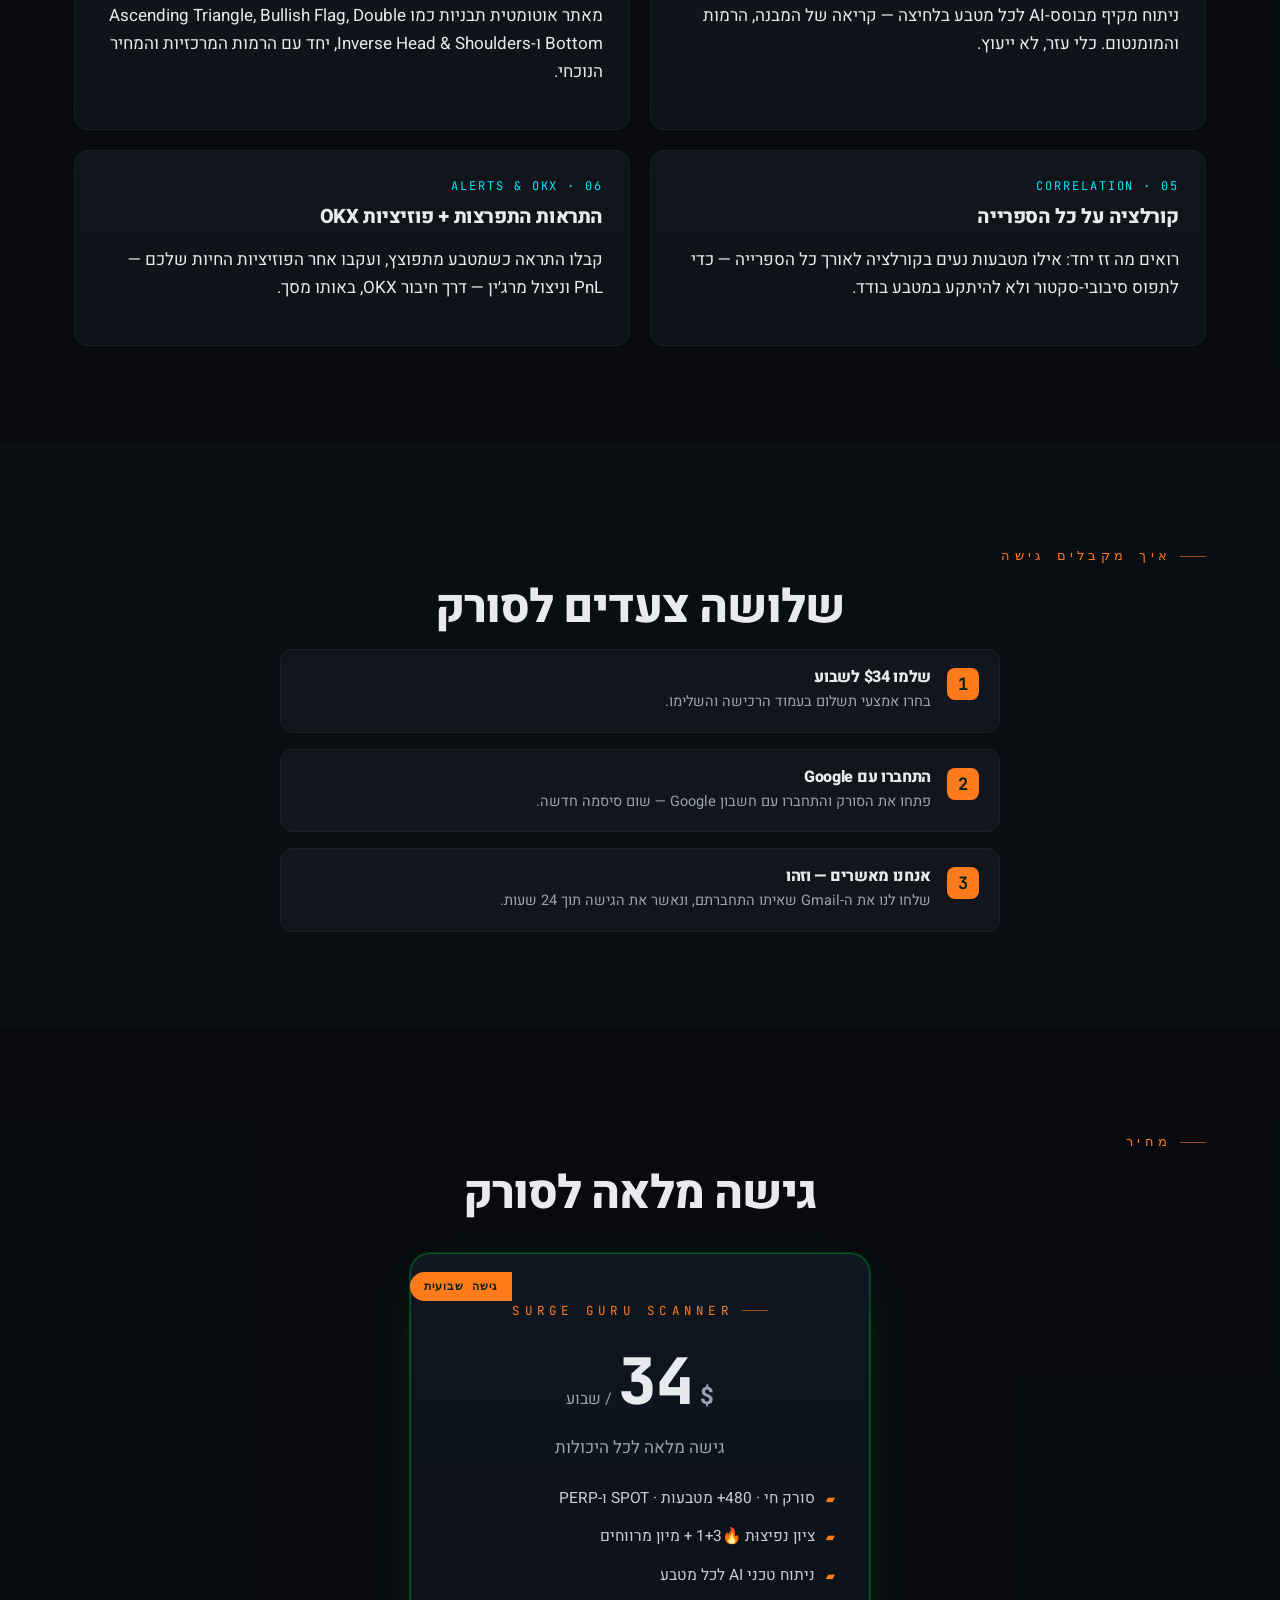
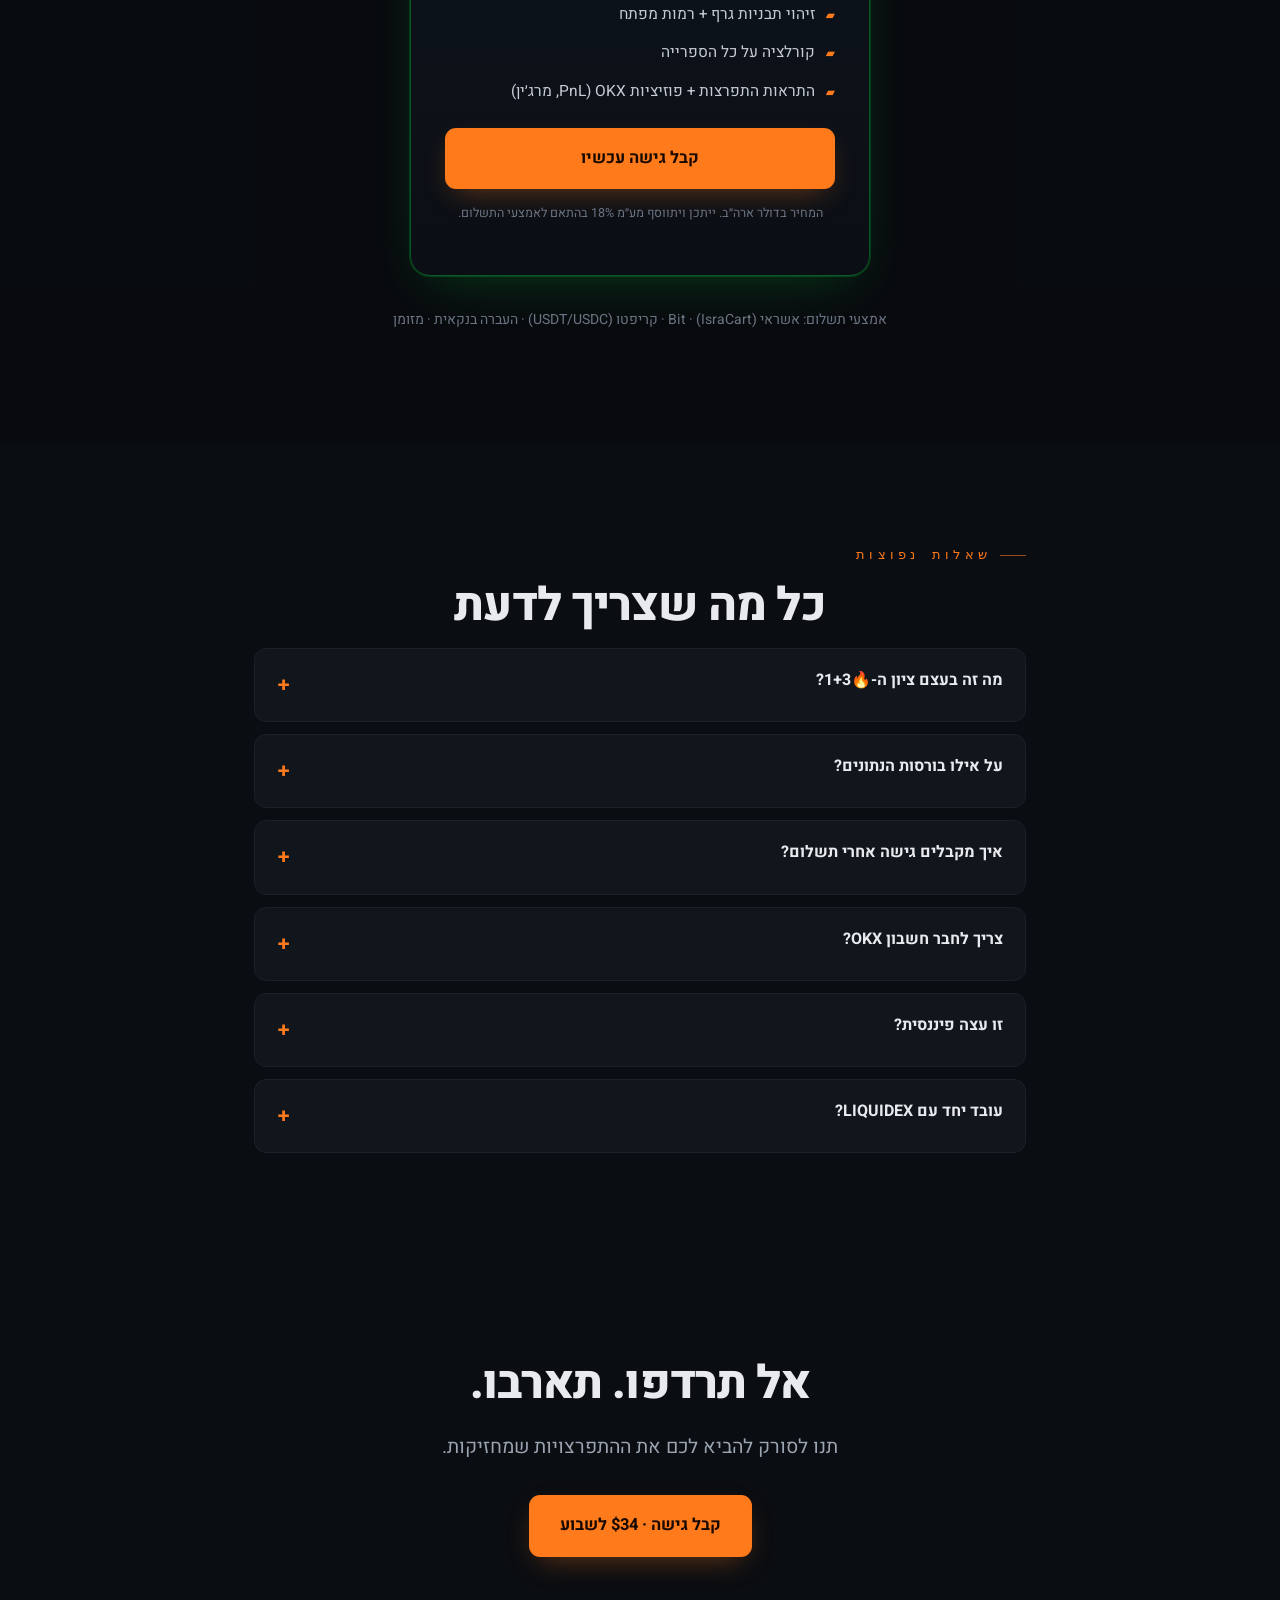
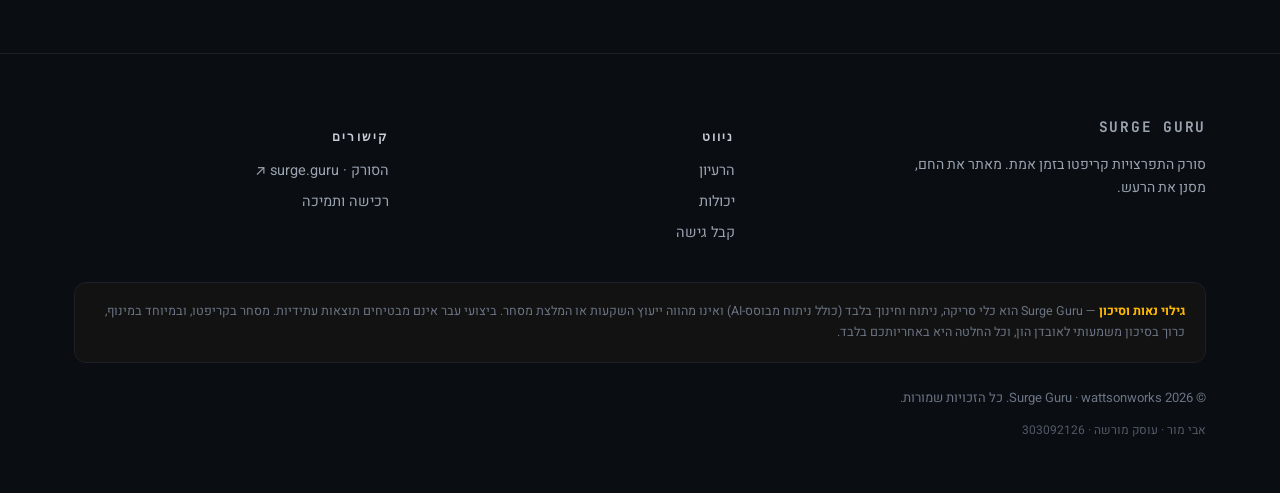
==== commit 68a6f6d5: "Add real scanner screenshot (booms) full-width; point app links to surge.guru Feature the live scann" ====
--- a/index.html
+++ b/index.html
@@ -168,7 +168,15 @@
   <div class="wrap">
     <p class="eyebrow center" data-he="נתפס בזמן אמת" data-en="Caught live"></p>
     <h2 class="title center" data-he="הסורק מאתר. הגרף מאשר." data-en="The scanner finds it. The chart confirms it."></h2>
-    <p class="lede center mb-3" data-he="דוגמאות אמיתיות: SurgeGuru סימן את המטבעות האלה מתפוצצים, ואז פותחים את הגרף כדי לקרוא את המהלך — כאן עם LIQUIDEX." data-en="Real examples: SurgeGuru flagged these coins exploding, then you open the chart to read the move — here with LIQUIDEX."></p>
+    <p class="lede center mb-3" data-he="קודם הסורק מצף את הבומים, ואז פותחים את הגרף כדי לקרוא את המהלך — כאן עם LIQUIDEX." data-en="First the scanner surfaces the booms, then you open the chart to read the move — here with LIQUIDEX."></p>
+    <figure class="scanner-shot reveal">
+      <div class="terminal">
+        <div class="terminal-bar"><i style="background:#ff5f56"></i><i style="background:#ffbd2e"></i><i style="background:#27c93f"></i><span class="t">surge.guru · live scanner</span></div>
+        <div class="terminal-body"><img loading="lazy" src="assets/img/scanner-booms.webp" alt="Surge Guru live scanner ranking real booms — BIO +21%, MOVE +18.67%, ARKM +8.86%"></div>
+      </div>
+      <figcaption data-he="הסורק החי מדרג בומים אמיתיים — <b>BIO +21%</b>, <b>MOVE +18.7%</b>, <b>ARKM +8.9%</b>. ציון ה-🔥1+3 מצף את המטבעות הנפיצים ביותר לראש; מסגרות ירוקות על פני 1M→1H מראות שההתפרצות נמשכת." data-en="The live scanner ranking real booms — <b>BIO +21%</b>, <b>MOVE +18.7%</b>, <b>ARKM +8.9%</b>. The 🔥1+3 score floats the most explosive coins to the top; green boxes across 1M→1H show the move persisting." data-html></figcaption>
+    </figure>
+    <h3 class="center mt-4 mb-2" data-he="ואז קוראים אותם על הגרף" data-en="Then you read them on the chart"></h3>
     <div class="catch-grid">
       <figure class="catch-card reveal">
         <img loading="lazy" src="assets/img/catch-zeus.webp" alt="ZEUS / EUS exploding +12.94%, caught by Surge Guru and read with LIQUIDEX">
@@ -289,7 +297,7 @@
       </div>
       <div>
         <h5 data-he="קישורים" data-en="Links"></h5>
-        <a href="https://surgeguru.base44.app/Scanner" target="_blank" rel="noopener" data-he="הסורק ↗" data-en="The Scanner ↗"></a>
+        <a href="https://surge.guru" target="_blank" rel="noopener" data-he="הסורק · surge.guru ↗" data-en="The Scanner · surge.guru ↗"></a>
         <a href="checkout.html" data-he="רכישה ותמיכה" data-en="Purchase & Support"></a>
       </div>
     </div>
--- a/assets/css/sg.css
+++ b/assets/css/sg.css
@@ -277,6 +277,10 @@
 .catch-card .catch-head b{color:var(--ink)}
 .catch-card .up{color:#26a69a;font-weight:700;font-family:var(--mono)}
 .catch-card figcaption p{margin:0;font-size:13.5px;color:var(--muted)}
+.scanner-shot{margin:0 auto 8px;max-width:1000px}
+.scanner-shot .terminal-body img{width:100%;height:auto;display:block}
+.scanner-shot figcaption{margin-top:14px;text-align:center;color:var(--muted);font-size:14.5px;max-width:72ch;margin-inline:auto}
+.scanner-shot figcaption b{color:var(--ink)}
 
 /* free trial */
 .trial-card{background:linear-gradient(135deg,rgba(0,255,65,.08),rgba(0,229,255,.04));border:1px solid rgba(0,255,65,.32);border-radius:18px;padding:28px 30px;max-width:560px;margin:0 auto}
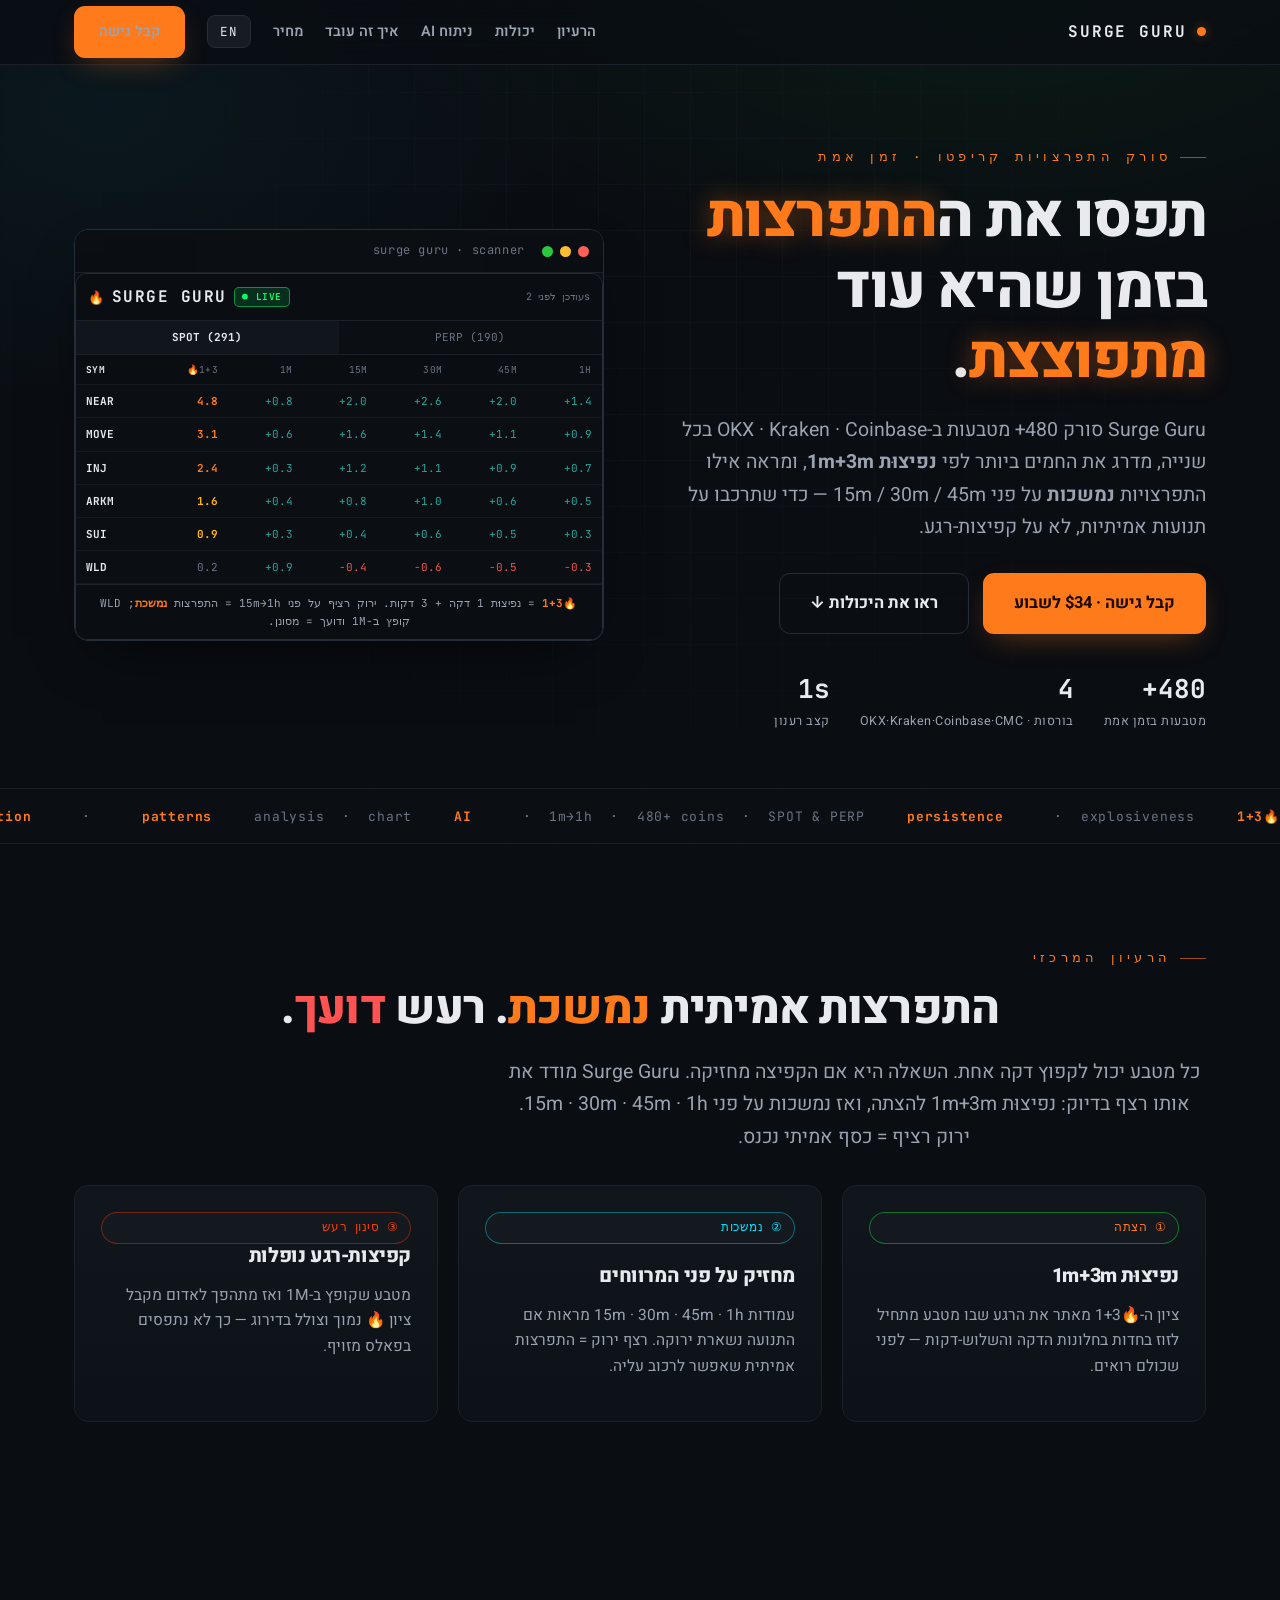
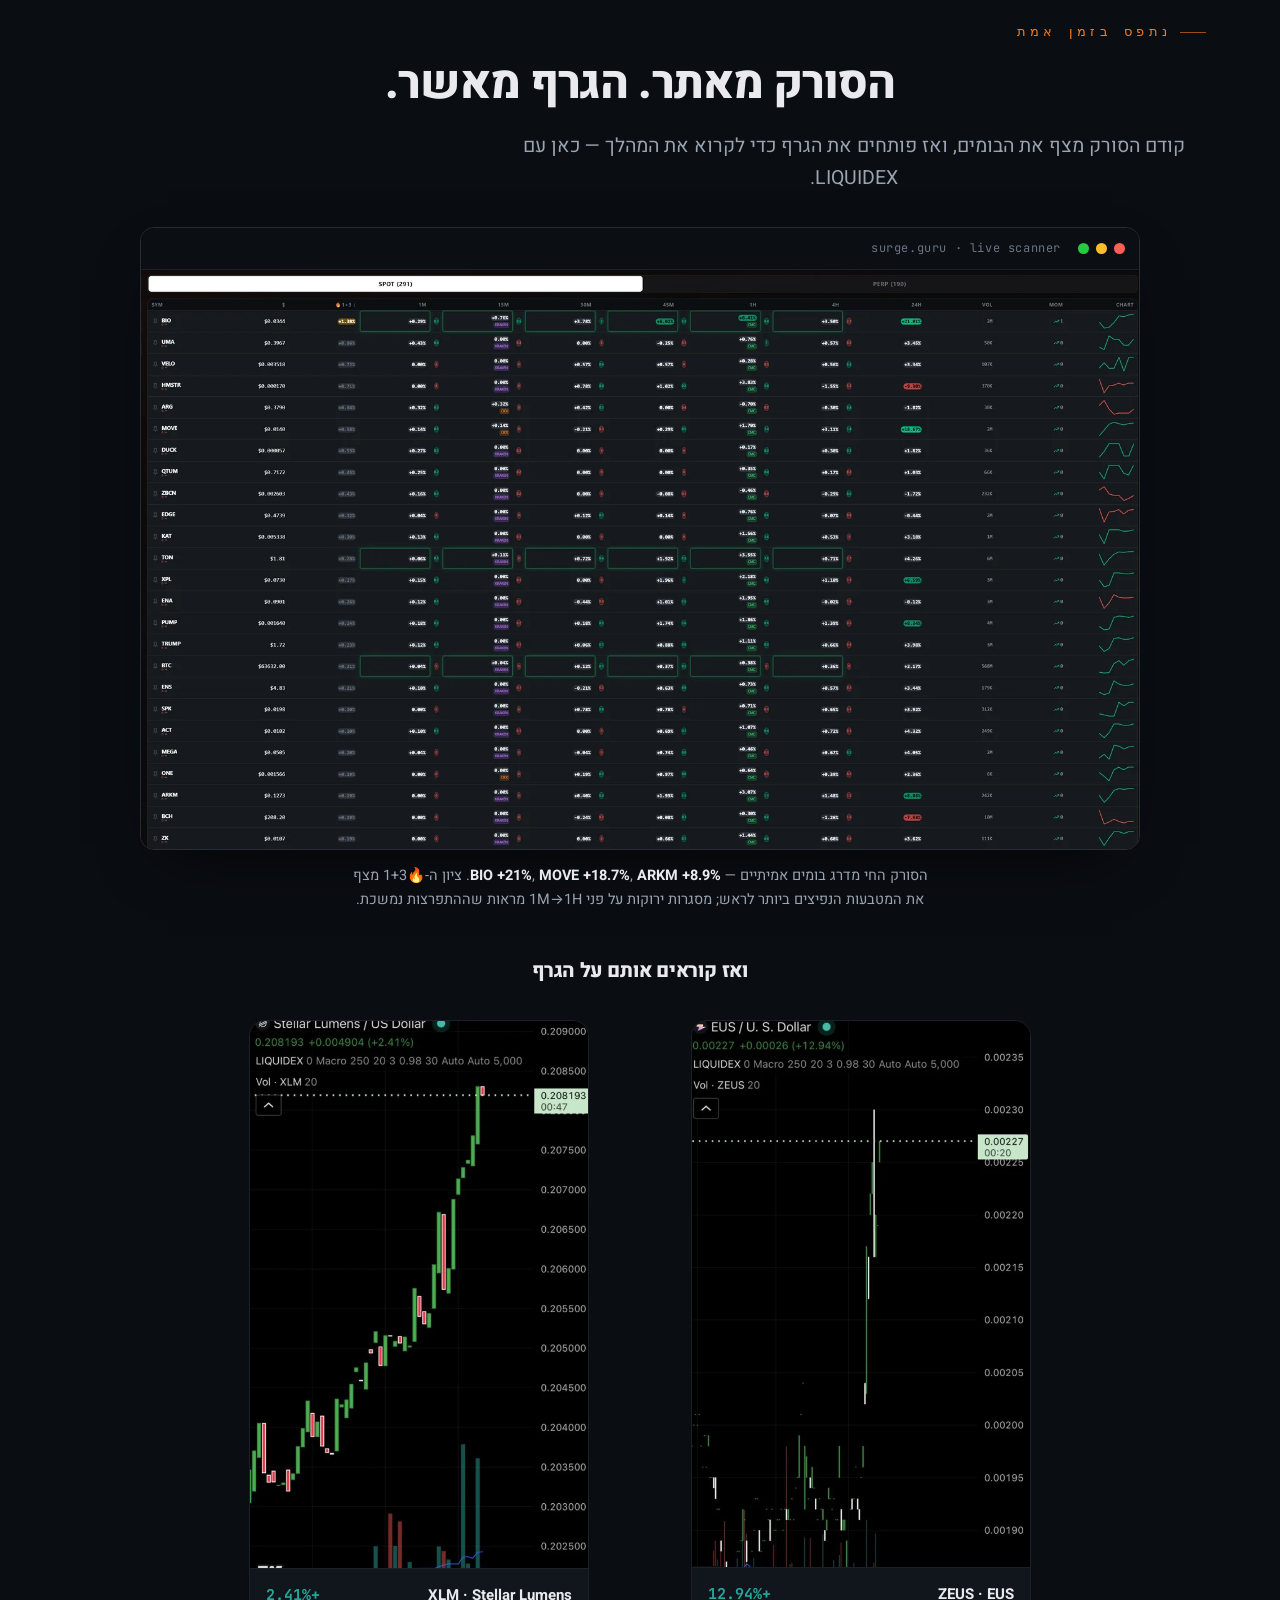
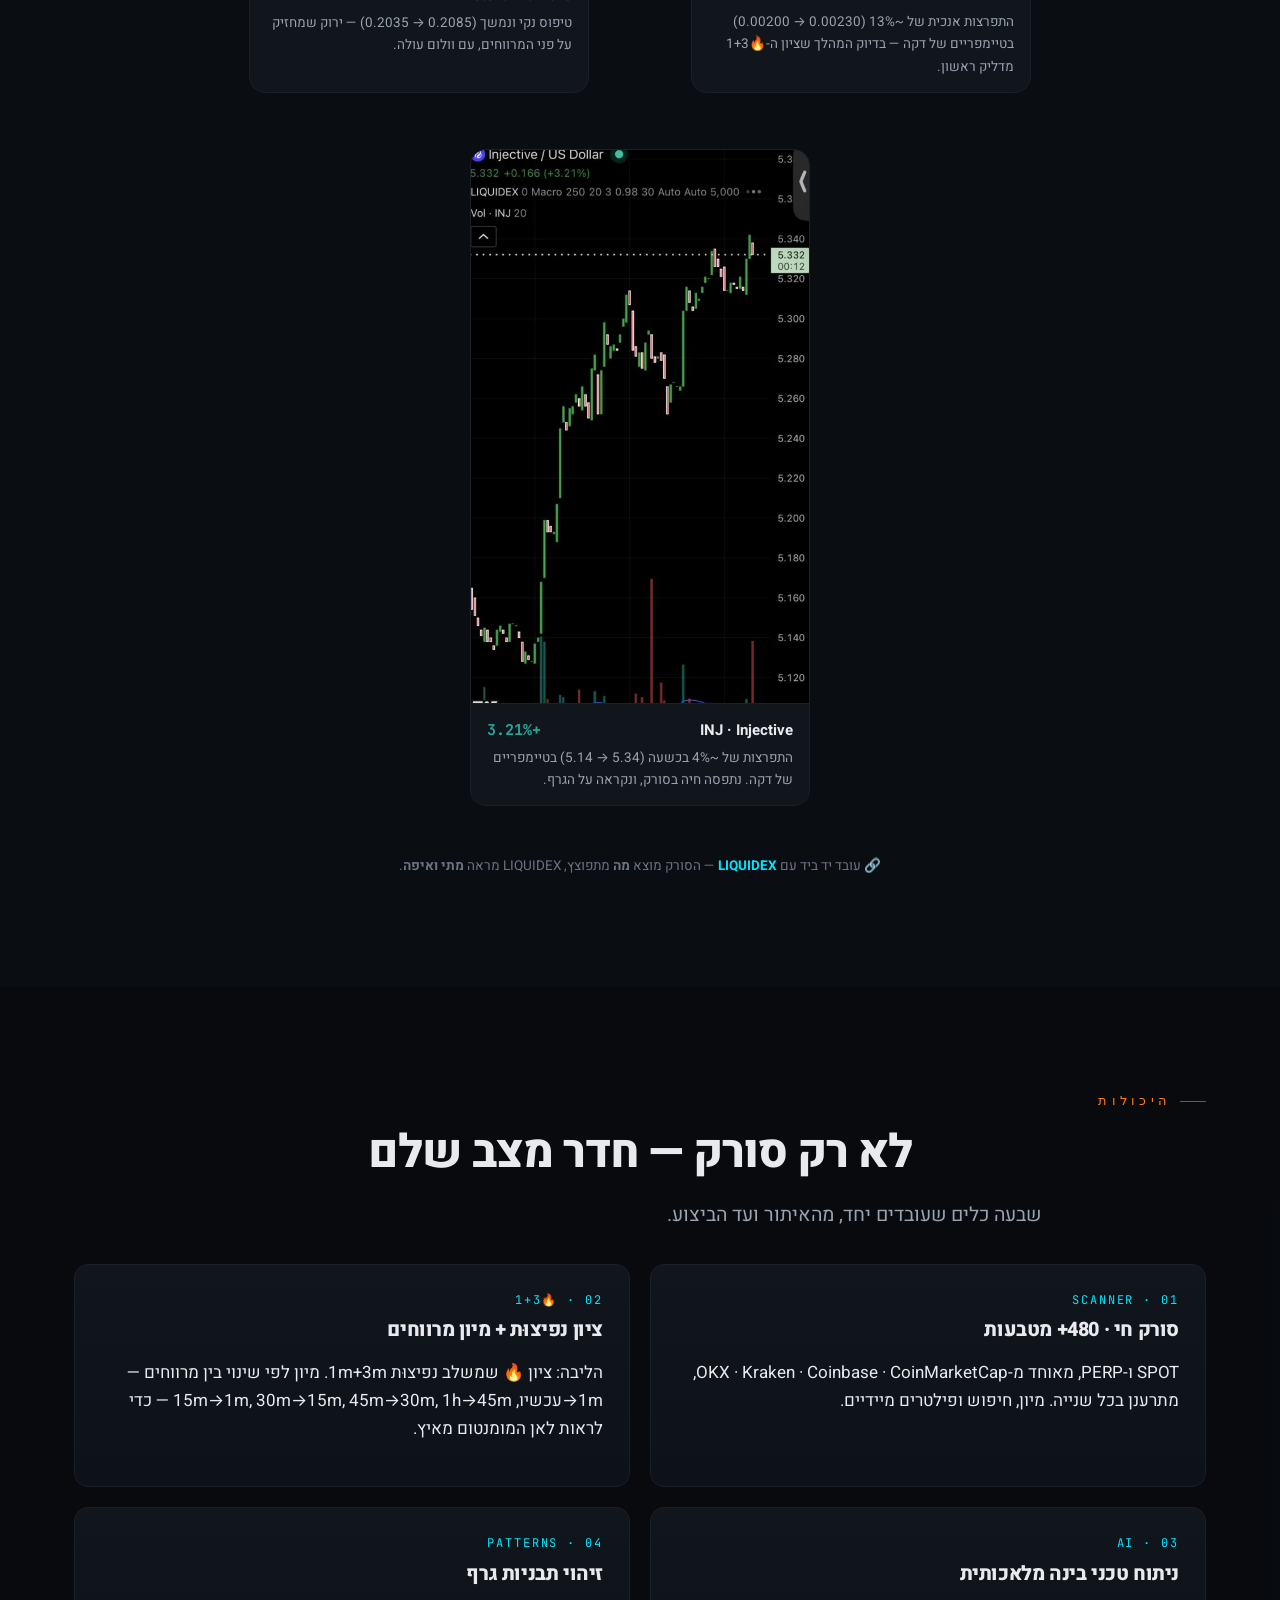
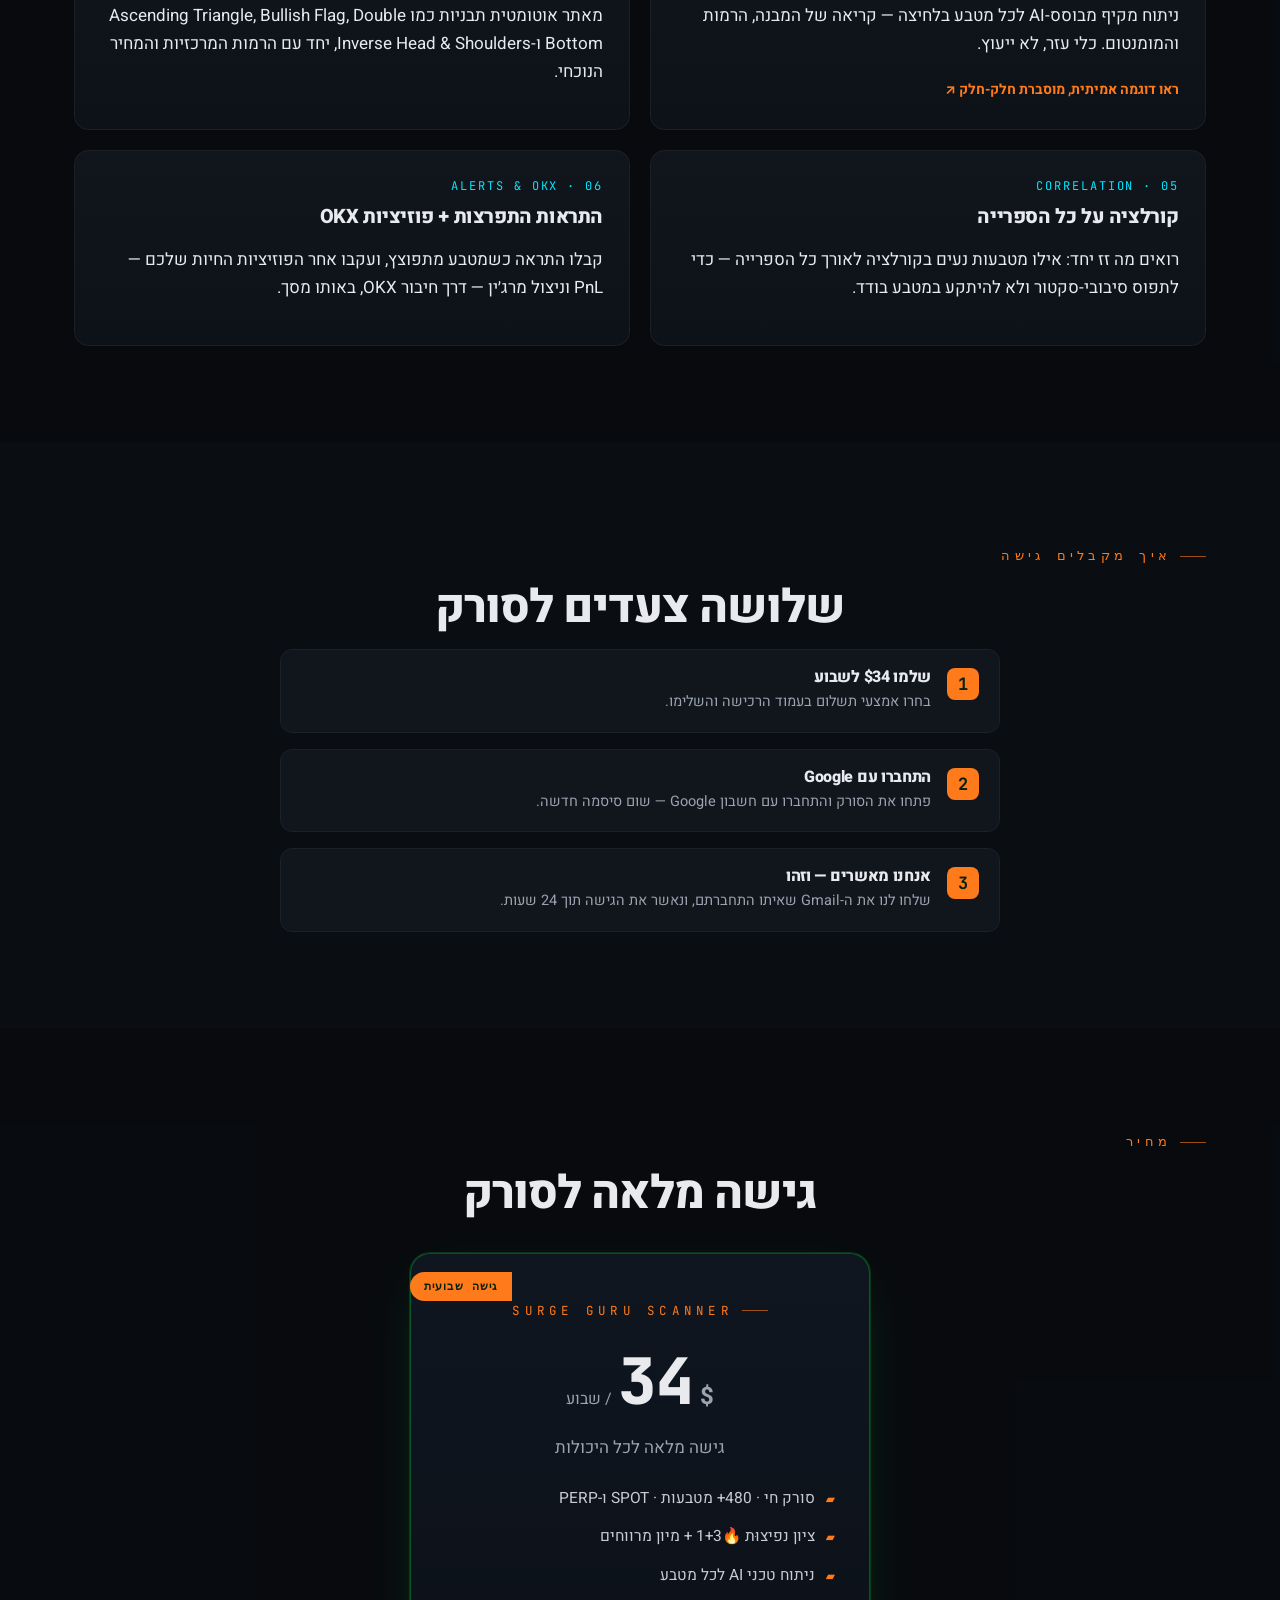
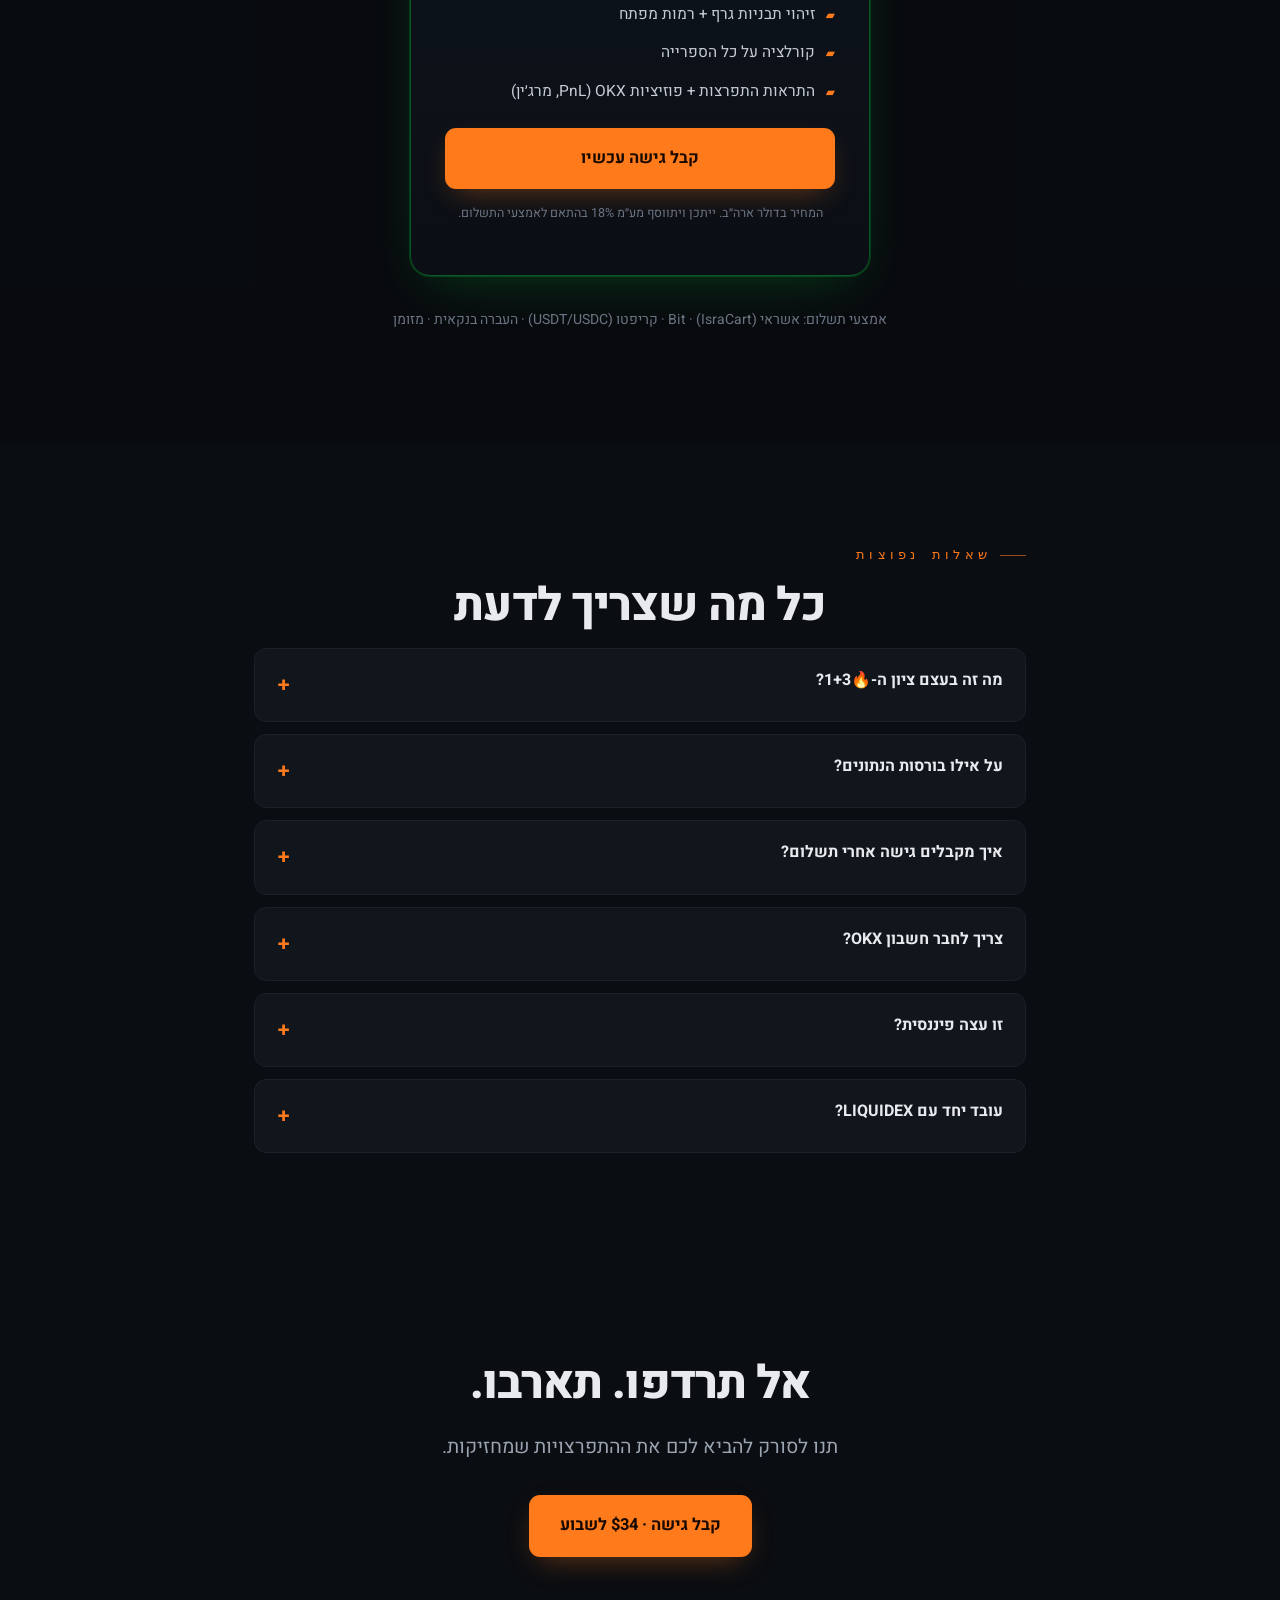
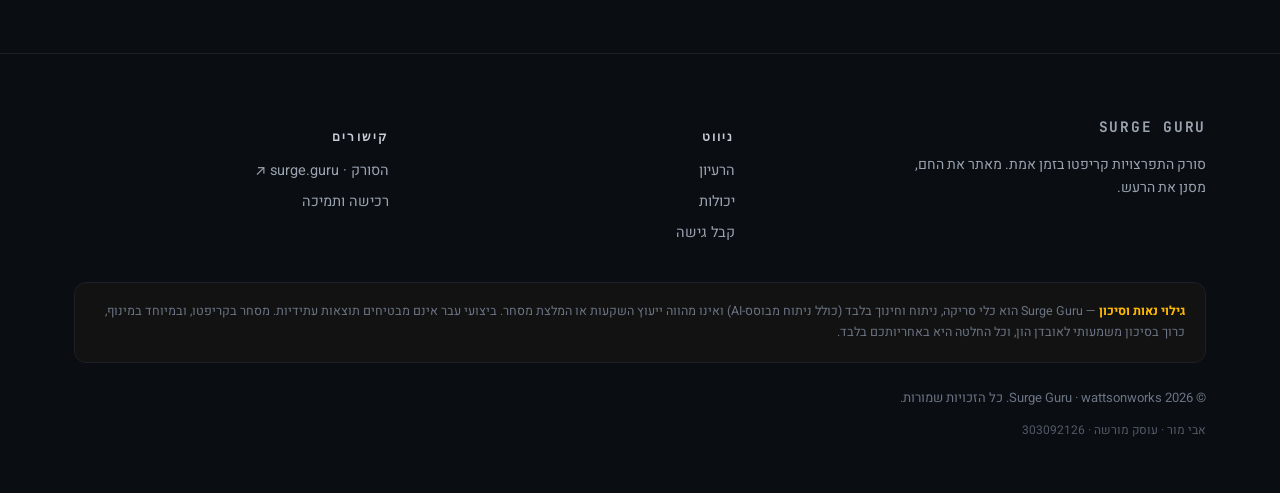
==== commit 8e60c3f4: "Add AI Technical Analysis example page (ALLO/USDT) with each segment explained New ai.html: faithful" ====
--- a/index.html
+++ b/index.html
@@ -96,6 +96,7 @@
     <div class="nav-links">
       <a href="#idea" data-he="הרעיון" data-en="The Idea"></a>
       <a href="#features" data-he="יכולות" data-en="Features"></a>
+      <a href="ai.html" data-he="ניתוח AI" data-en="AI Example"></a>
       <a href="#how" data-he="איך זה עובד" data-en="How it works"></a>
       <a href="#pricing" data-he="מחיר" data-en="Pricing"></a>
       <button class="lang-btn" data-lang-toggle>EN</button>
@@ -213,7 +214,7 @@
     <div class="grid g-2 mt-3">
       <div class="card card-glow reveal"><div class="kicker" style="font-family:var(--mono);font-size:12px;letter-spacing:.16em;text-transform:uppercase;color:var(--cyan);margin-bottom:8px">01 · Scanner</div><h3 data-he="סורק חי · 480+ מטבעות" data-en="Live scanner · 480+ coins"></h3><p data-he="SPOT ו-PERP, מאוחד מ-OKX · Kraken · Coinbase · CoinMarketCap, מתרענן בכל שנייה. מיון, חיפוש ופילטרים מיידיים." data-en="SPOT and PERP, merged across OKX · Kraken · Coinbase · CoinMarketCap, refreshing every second. Instant sort, search and filters."></p></div>
       <div class="card card-glow reveal"><div class="kicker" style="font-family:var(--mono);font-size:12px;letter-spacing:.16em;text-transform:uppercase;color:var(--cyan);margin-bottom:8px">02 · 🔥1+3</div><h3 data-he="ציון נפיצוּת + מיון מרווחים" data-en="Explosiveness score + interval sort"></h3><p data-he="הליבה: ציון 🔥 שמשלב נפיצוּת 1m+3m. מיון לפי שינוי בין מרווחים — 1m→עכשיו, 15m→1m, 30m→15m, 45m→30m, 1h→45m — כדי לראות לאן המומנטום מאיץ." data-en="The core: a 🔥 score combining 1m+3m explosiveness. Sort by interval-to-interval change — 1m→now, 15m→1m, 30m→15m, 45m→30m, 1h→45m — to see where momentum is accelerating."></p></div>
-      <div class="card card-glow reveal"><div class="kicker" style="font-family:var(--mono);font-size:12px;letter-spacing:.16em;text-transform:uppercase;color:var(--cyan);margin-bottom:8px">03 · AI</div><h3 data-he="ניתוח טכני בינה מלאכותית" data-en="AI technical analysis"></h3><p data-he="ניתוח מקיף מבוסס-AI לכל מטבע בלחיצה — קריאה של המבנה, הרמות והמומנטום. כלי עזר, לא ייעוץ." data-en="On-demand AI comprehensive analysis of any coin — a read of structure, levels and momentum. A tool, not advice."></p></div>
+      <div class="card card-glow reveal"><div class="kicker" style="font-family:var(--mono);font-size:12px;letter-spacing:.16em;text-transform:uppercase;color:var(--cyan);margin-bottom:8px">03 · AI</div><h3 data-he="ניתוח טכני בינה מלאכותית" data-en="AI technical analysis"></h3><p data-he="ניתוח מקיף מבוסס-AI לכל מטבע בלחיצה — קריאה של המבנה, הרמות והמומנטום. כלי עזר, לא ייעוץ." data-en="On-demand AI comprehensive analysis of any coin — a read of structure, levels and momentum. A tool, not advice."></p><a href="ai.html" class="g" style="font-weight:700;font-size:14px" data-he="ראו דוגמה אמיתית, מוסברת חלק-חלק ↗" data-en="See a real example, explained piece by piece ↗"></a></div>
       <div class="card card-glow reveal"><div class="kicker" style="font-family:var(--mono);font-size:12px;letter-spacing:.16em;text-transform:uppercase;color:var(--cyan);margin-bottom:8px">04 · Patterns</div><h3 data-he="זיהוי תבניות גרף" data-en="Chart-pattern detection"></h3><p data-he="מאתר אוטומטית תבניות כמו Ascending Triangle, Bullish Flag, Double Bottom ו-Inverse Head &amp; Shoulders, יחד עם הרמות המרכזיות והמחיר הנוכחי." data-en="Automatically flags patterns like Ascending Triangle, Bullish Flag, Double Bottom and Inverse Head &amp; Shoulders, with the key levels and current price." data-html></p></div>
       <div class="card card-glow reveal"><div class="kicker" style="font-family:var(--mono);font-size:12px;letter-spacing:.16em;text-transform:uppercase;color:var(--cyan);margin-bottom:8px">05 · Correlation</div><h3 data-he="קורלציה על כל הספרייה" data-en="Full-library correlation"></h3><p data-he="רואים מה זז יחד: אילו מטבעות נעים בקורלציה לאורך כל הספרייה — כדי לתפוס סיבובי-סקטור ולא להיתקע במטבע בודד." data-en="See what moves together: which coins are correlated across the whole library — to catch sector rotations instead of getting stuck on one coin."></p></div>
       <div class="card card-glow reveal"><div class="kicker" style="font-family:var(--mono);font-size:12px;letter-spacing:.16em;text-transform:uppercase;color:var(--cyan);margin-bottom:8px">06 · Alerts &amp; OKX</div><h3 data-he="התראות התפרצות + פוזיציות OKX" data-en="Surge alerts + OKX positions"></h3><p data-he="קבלו התראה כשמטבע מתפוצץ, ועקבו אחר הפוזיציות החיות שלכם — PnL וניצול מרג׳ין — דרך חיבור OKX, באותו מסך." data-en="Get alerted when a coin explodes, and track your live positions — PnL and margin usage — via an OKX connection, on the same screen."></p></div>
--- a/assets/css/sg.css
+++ b/assets/css/sg.css
@@ -282,6 +282,43 @@
 .scanner-shot figcaption{margin-top:14px;text-align:center;color:var(--muted);font-size:14.5px;max-width:72ch;margin-inline:auto}
 .scanner-shot figcaption b{color:var(--ink)}
 
+/* ── AI Technical Analysis recreation ─────────────────────── */
+.ai-panel{max-width:900px;margin-inline:auto}
+.ai-titlebar{display:flex;align-items:center;justify-content:space-between;gap:12px;background:#0b0e13;border:1px solid var(--line-2);border-radius:14px 14px 0 0;padding:16px 20px}
+.ai-titlebar h3{font-size:20px;margin:0}
+.ai-titlebar .sub{font-size:12.5px;color:var(--muted-2);font-family:var(--mono)}
+.ai-body{background:var(--panel);border:1px solid var(--line-2);border-top:none;border-radius:0 0 14px 14px;padding:22px}
+.ai-metrics{display:grid;grid-template-columns:1fr 1fr;gap:14px}
+@media(max-width:560px){.ai-metrics{grid-template-columns:1fr}}
+.ai-metric{background:var(--bg-2);border:1px solid var(--line);border-radius:12px;padding:15px 17px}
+.ai-metric .lbl{font-family:var(--mono);font-size:10.5px;letter-spacing:.1em;color:var(--muted-2);text-transform:uppercase}
+.ai-metric .val{font-size:23px;font-weight:800;margin-top:5px;color:var(--ink);font-family:var(--mono)}
+.ai-metric .sub{font-size:13px;margin-top:2px;color:var(--muted)}
+.ai-metric .mean{font-size:11.5px;color:var(--cyan);margin-top:9px;line-height:1.5;border-top:1px solid var(--line);padding-top:7px}
+.ai-badge{display:inline-block;font-size:11px;font-weight:700;padding:2px 9px;border-radius:6px;margin-top:6px}
+.ai-badge.green{background:rgba(38,166,154,.18);color:#26a69a;border:1px solid rgba(38,166,154,.4)}
+.up2{color:#26a69a}.dn2{color:#ef5350}.amber2{color:var(--amber)}
+.ai-block{background:var(--bg-2);border:1px solid var(--line);border-radius:12px;padding:16px 18px;margin-top:14px}
+.ai-block h4{font-size:13px;font-family:var(--mono);letter-spacing:.08em;text-transform:uppercase;color:var(--muted-2);margin:0 0 12px}
+.ai-levels{display:grid;grid-template-columns:1fr 1fr;gap:14px}
+.ai-levels .lv .k{font-size:12px;color:var(--muted)}
+.ai-levels .lv .v{font-size:20px;font-weight:800;font-family:var(--mono)}
+.corr-row{display:flex;align-items:center;gap:10px;margin:8px 0}
+.corr-row .nm{width:54px;font-weight:700;font-family:var(--mono);font-size:13px;color:var(--ink)}
+.corr-bar{flex:1;height:26px;border-radius:7px;background:var(--bg-3);position:relative;overflow:hidden}
+.corr-bar i{position:absolute;inset-block:0;inset-inline-start:0;background:linear-gradient(90deg,rgba(255,61,0,.55),rgba(255,184,0,.55));border-radius:7px}
+.corr-bar span{position:absolute;inset-inline-end:10px;top:50%;transform:translateY(-50%);font-family:var(--mono);font-weight:700;font-size:12.5px;color:var(--ink)}
+.ai-sections{margin-top:6px}
+.ai-sec{border-inline-start:3px solid var(--green);padding:2px 0;padding-inline-start:16px;margin:24px 0}
+.ai-sec h4{font-size:17px;margin:0 0 7px;color:var(--ink)}
+.ai-sec p{margin:.45rem 0;color:var(--ink-2);font-size:14.5px;line-height:1.7}
+.ai-sec ul{margin:.4rem 0;padding-inline-start:20px;color:var(--ink-2);font-size:14px}
+.ai-sec .src{color:var(--muted-2);font-size:12px}
+/* segment-meaning callouts */
+.seg-note{background:rgba(0,229,255,.05);border:1px solid rgba(0,229,255,.22);border-radius:9px;padding:9px 13px;margin-top:9px;font-size:13px;color:var(--ink-2);line-height:1.6}
+.seg-note b{color:var(--cyan)}
+.ai-foot{display:flex;align-items:center;gap:8px;justify-content:center;margin-top:18px;color:var(--muted-2);font-size:12.5px;font-family:var(--mono)}
+
 /* free trial */
 .trial-card{background:linear-gradient(135deg,rgba(0,255,65,.08),rgba(0,229,255,.04));border:1px solid rgba(0,255,65,.32);border-radius:18px;padding:28px 30px;max-width:560px;margin:0 auto}
 .trial-card .tag{display:inline-block;font-family:var(--mono);font-size:11px;letter-spacing:.12em;background:var(--green);color:#04210d;font-weight:700;padding:4px 11px;border-radius:6px}
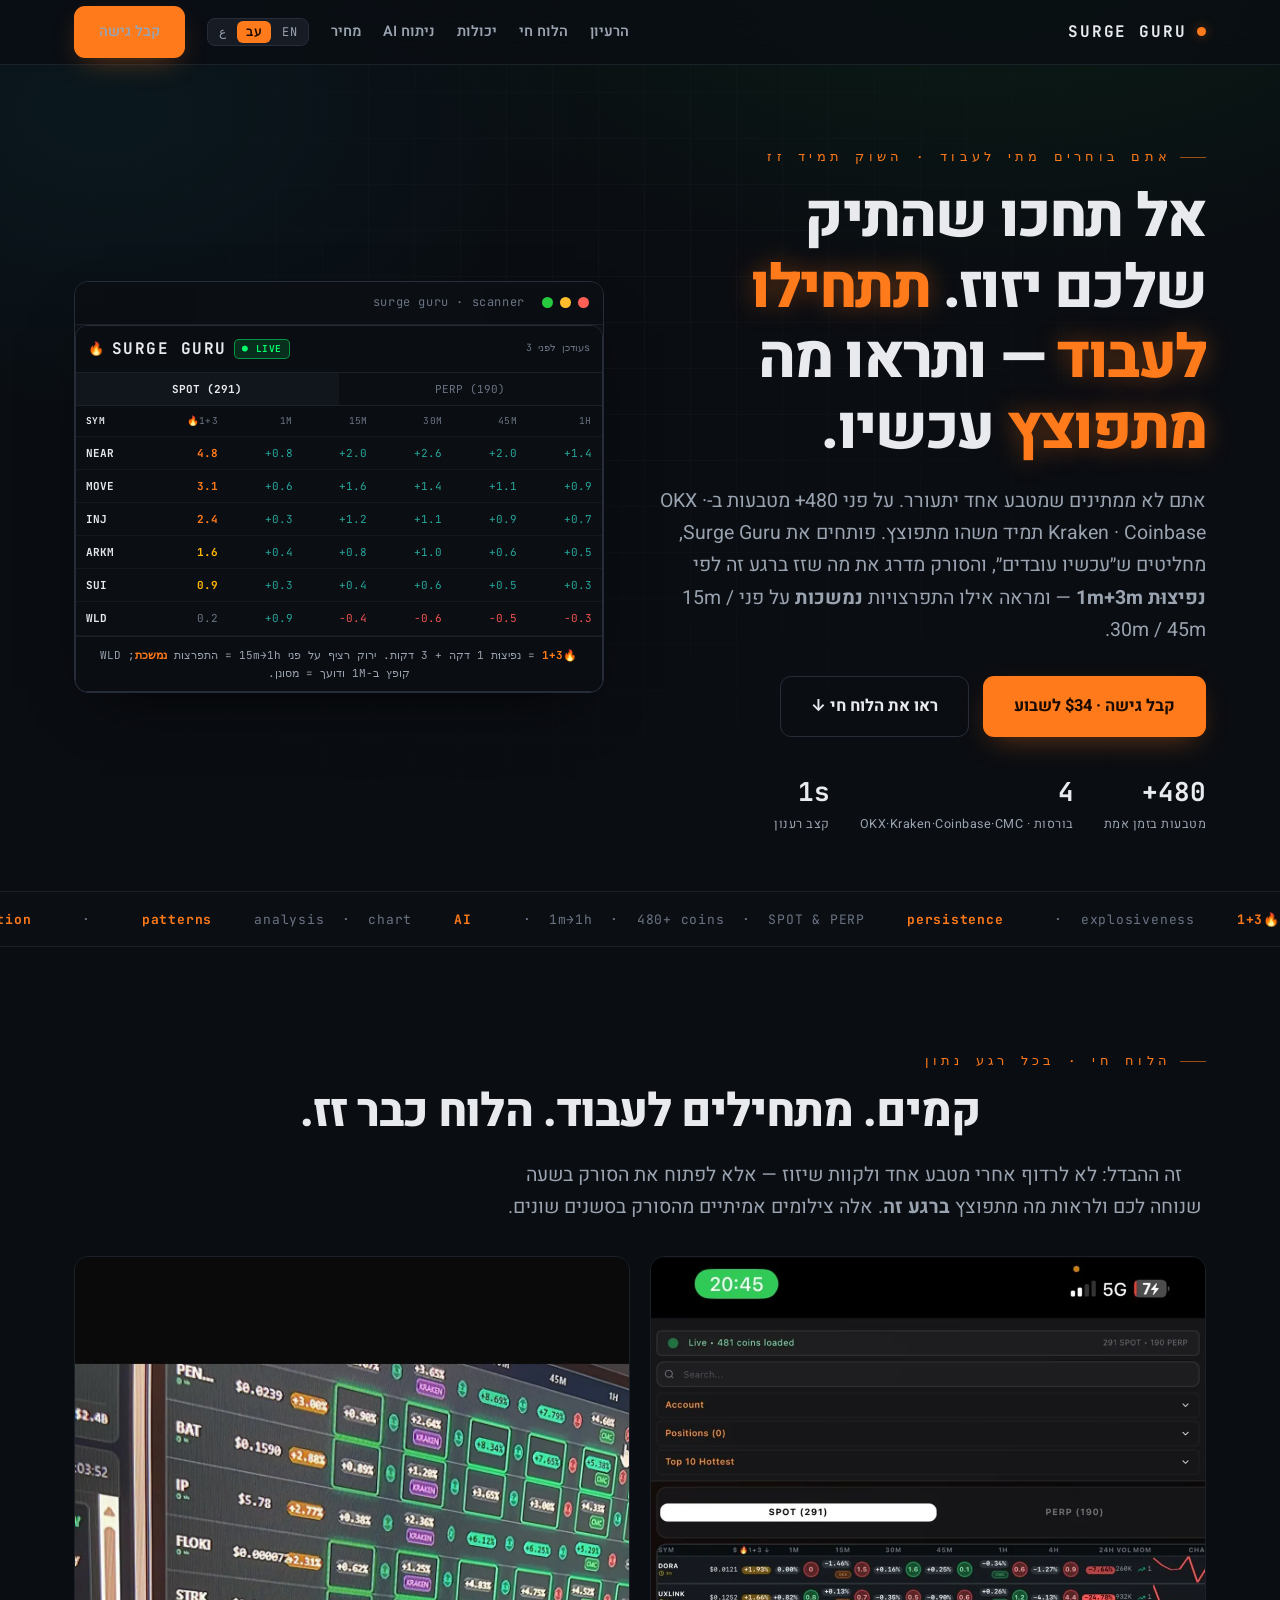
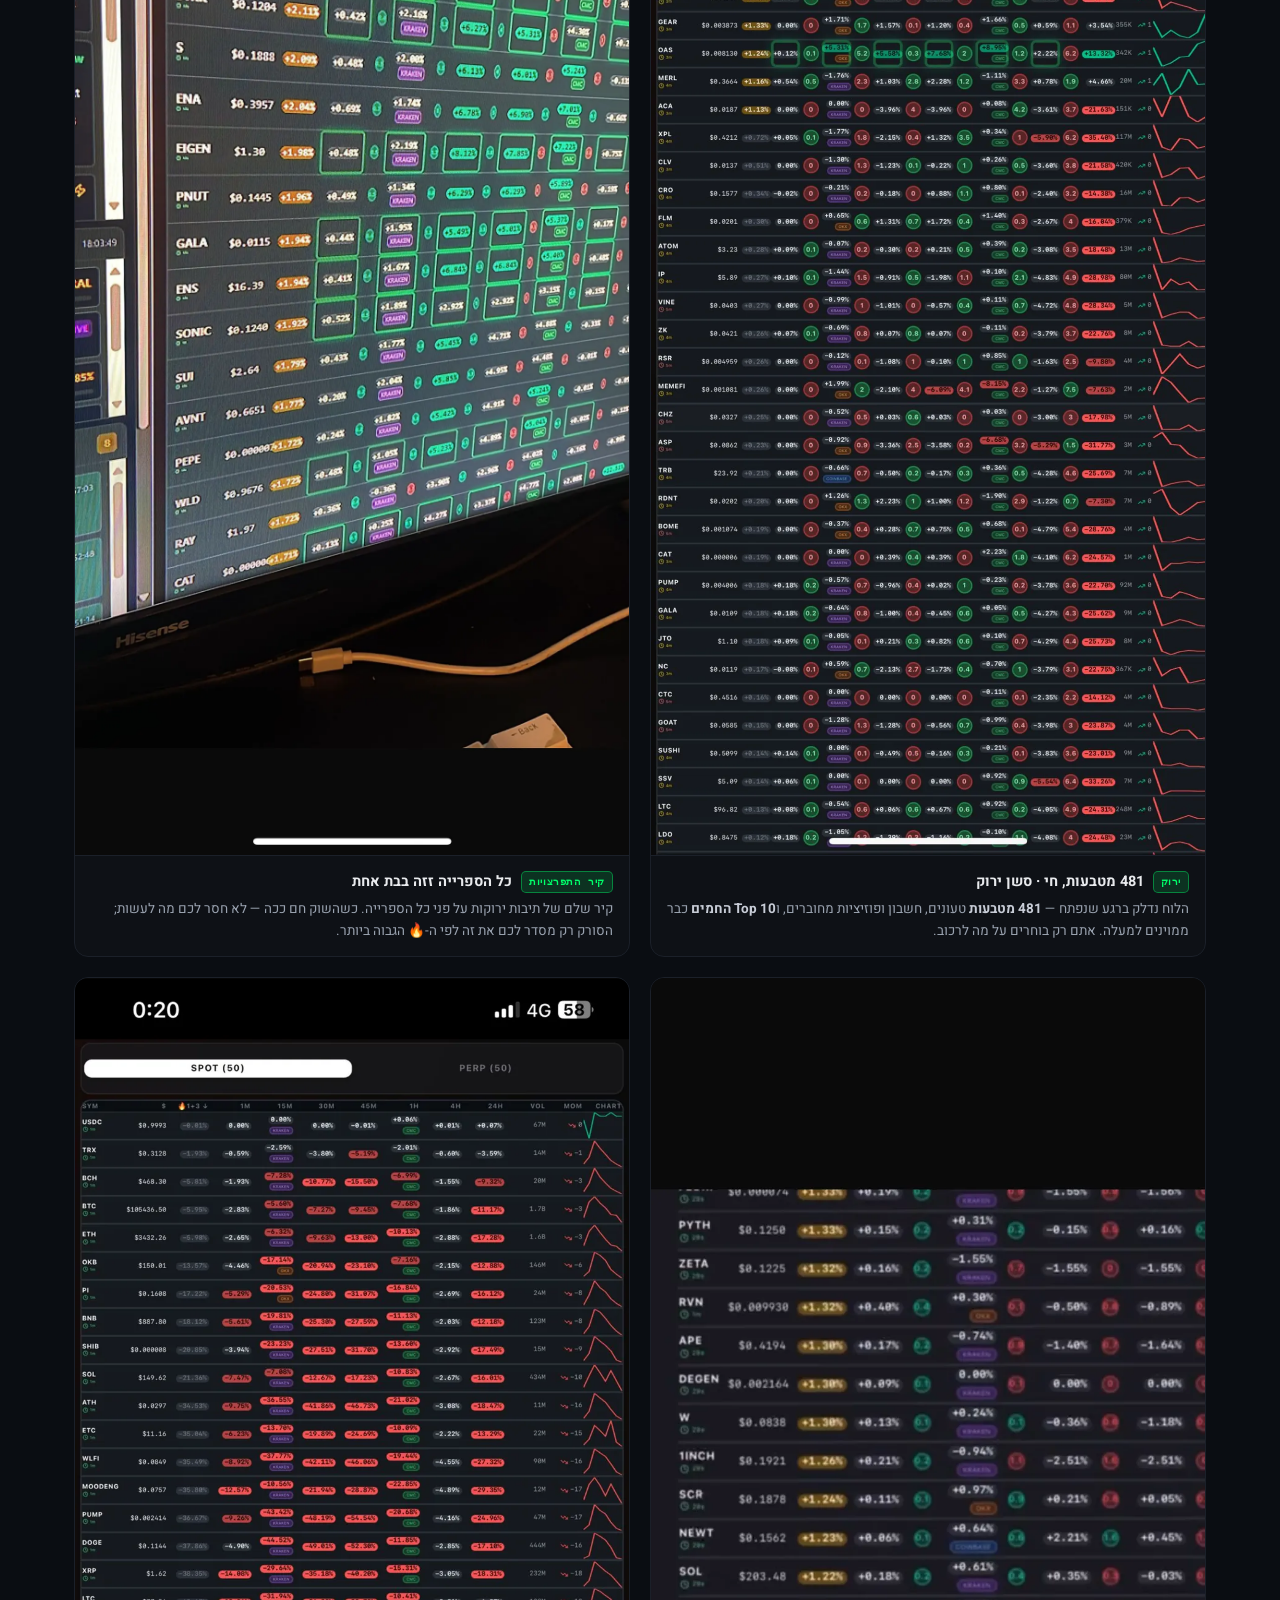
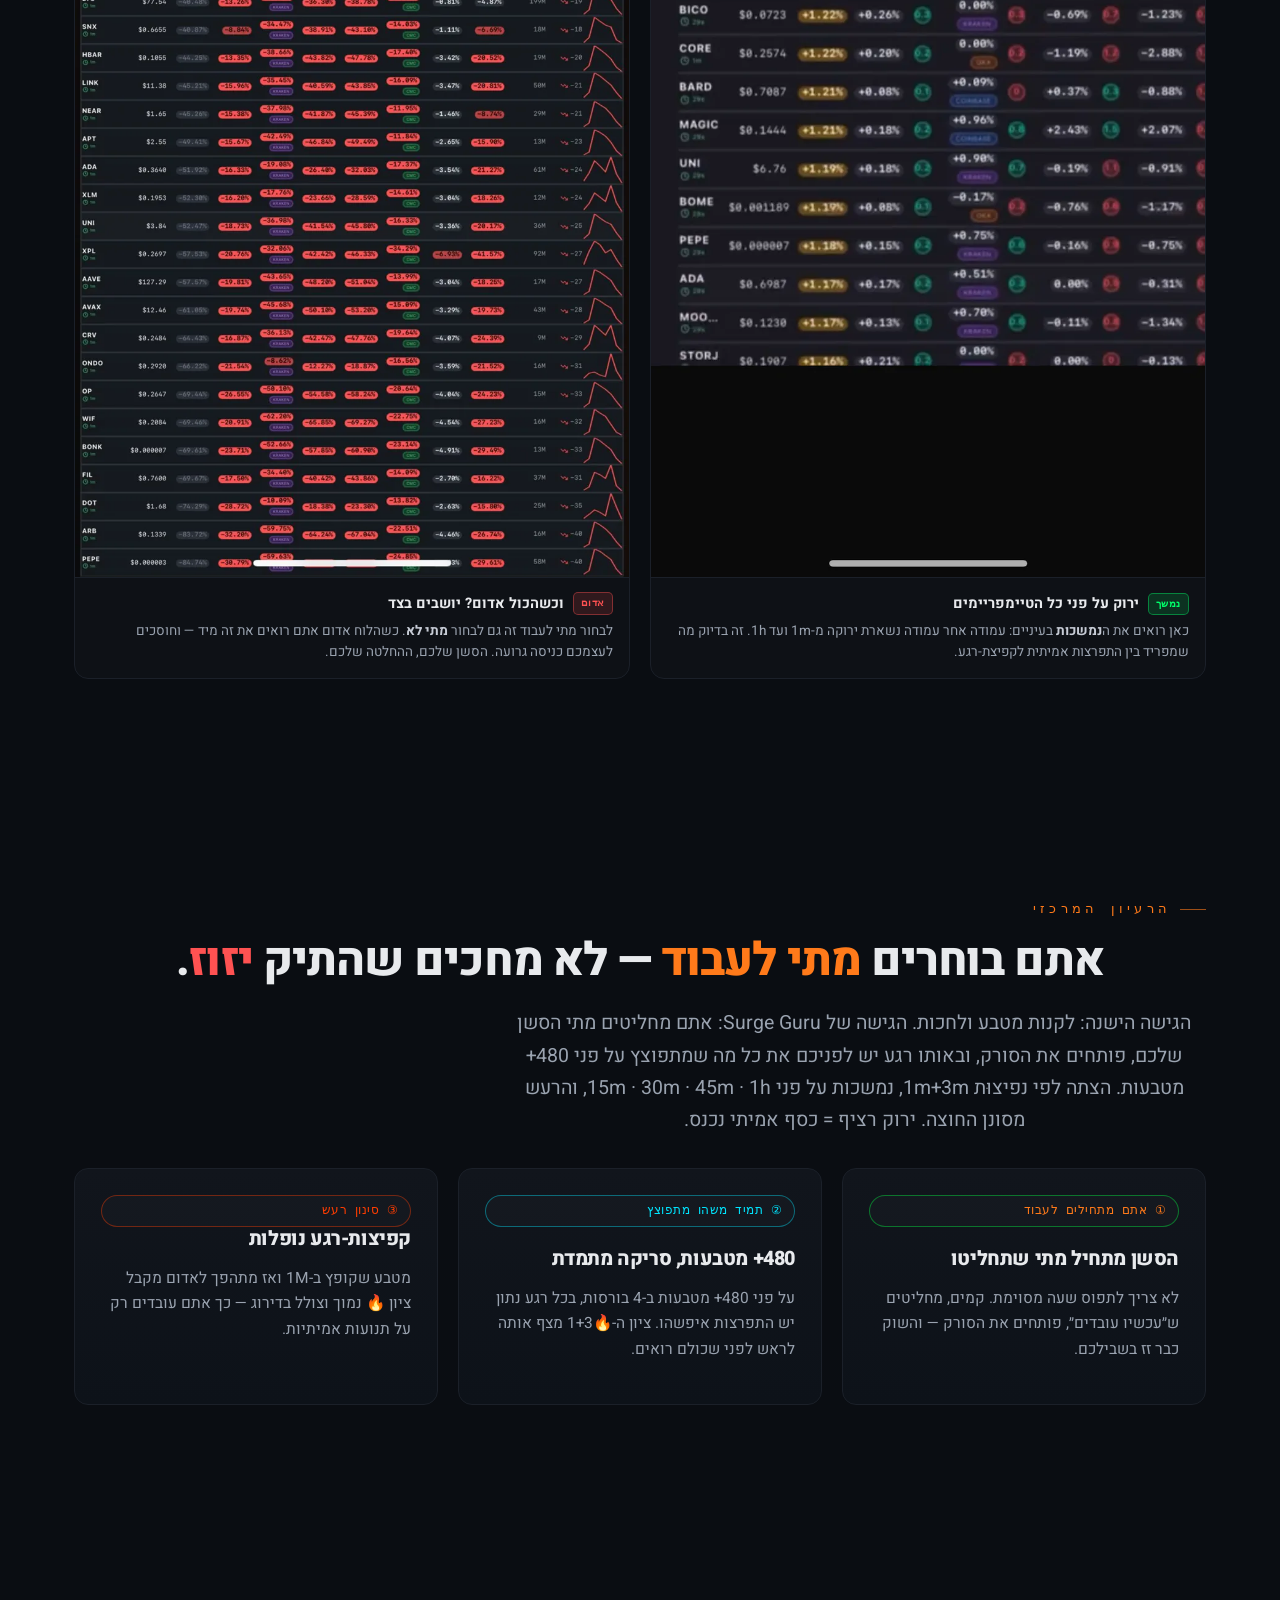
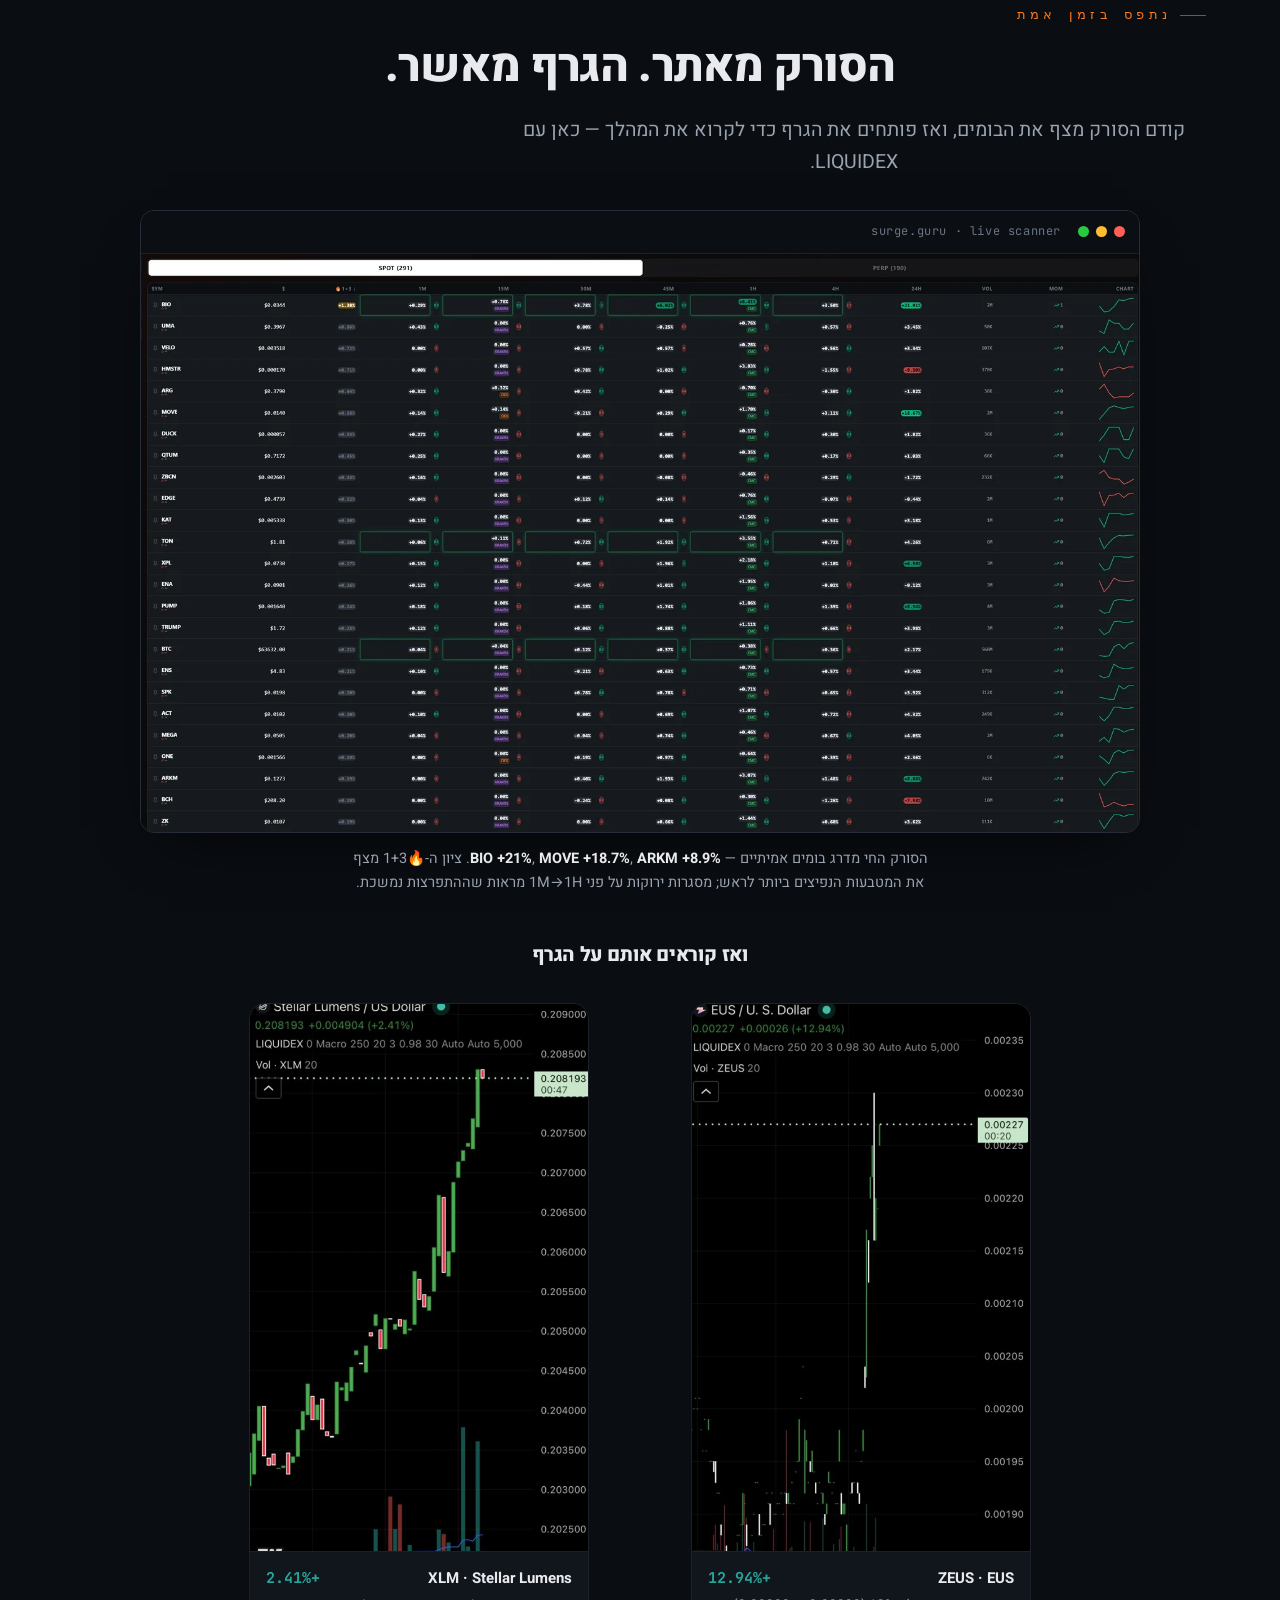
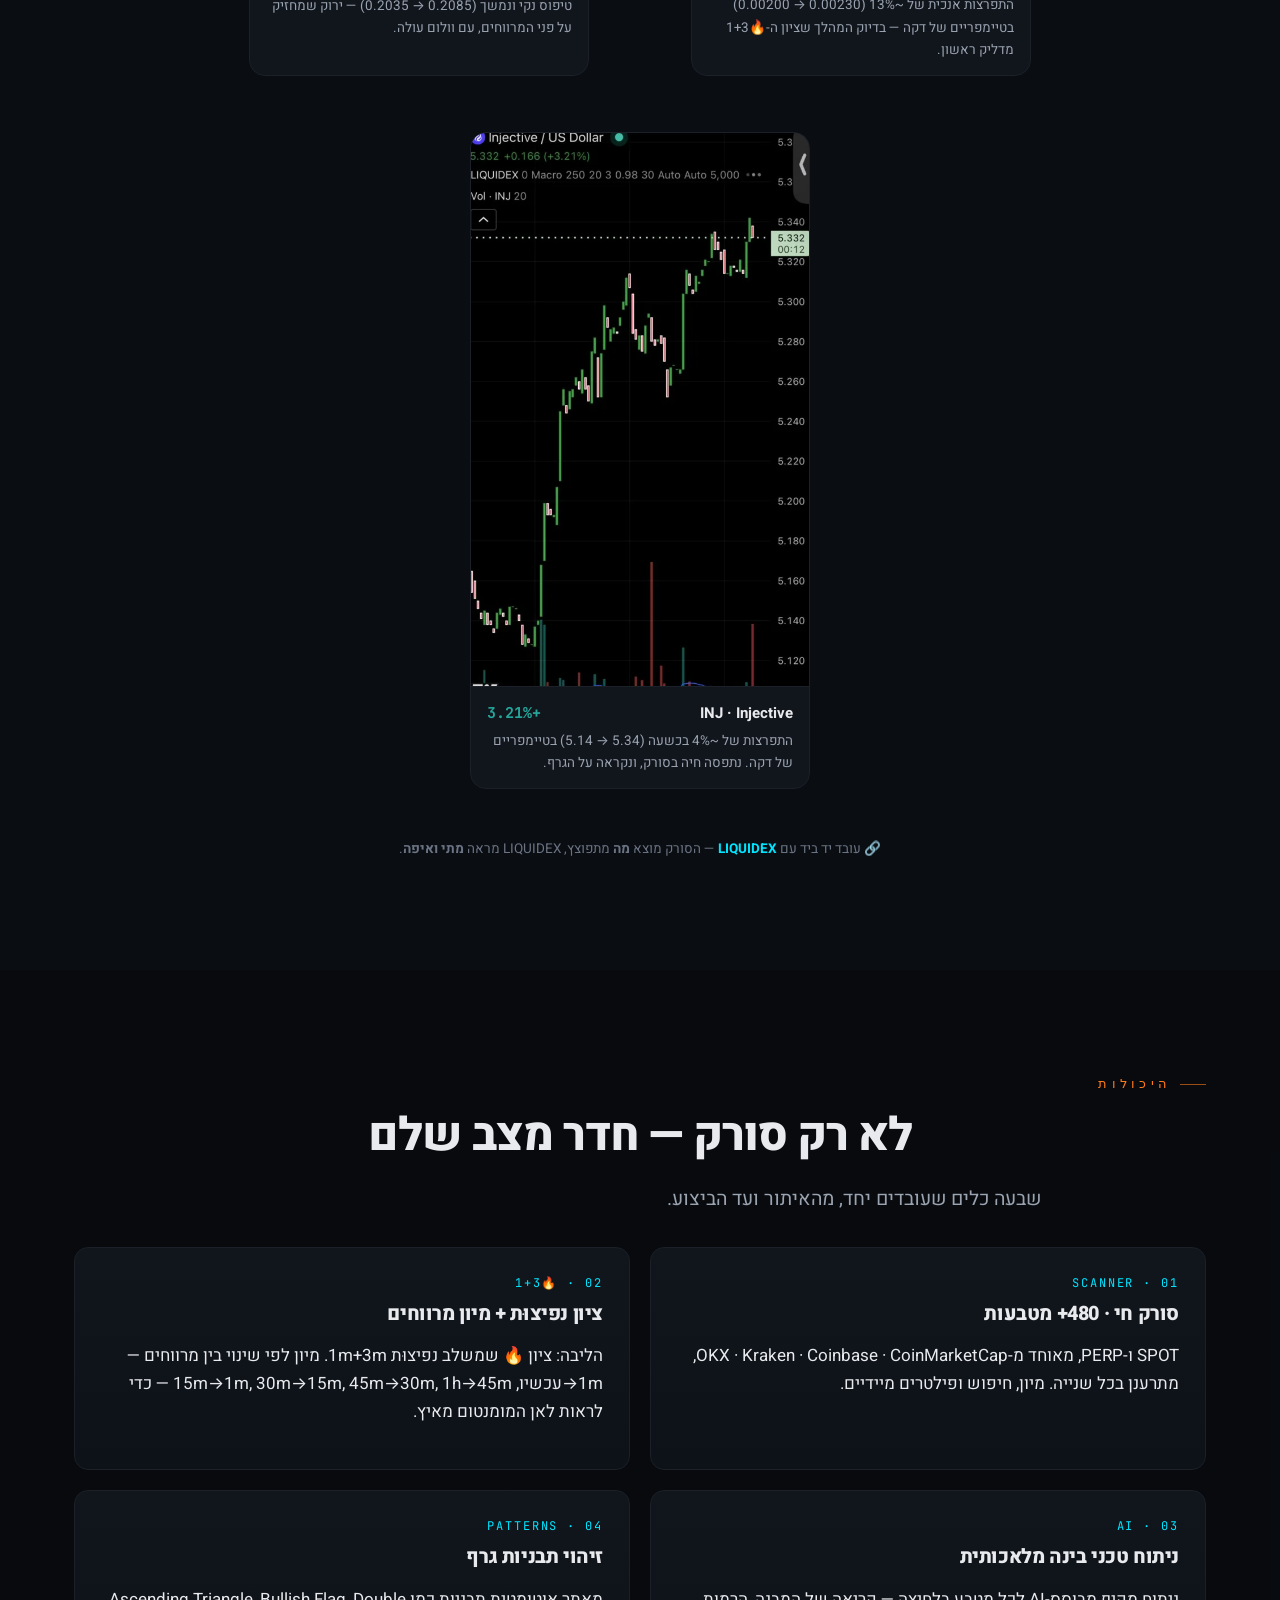
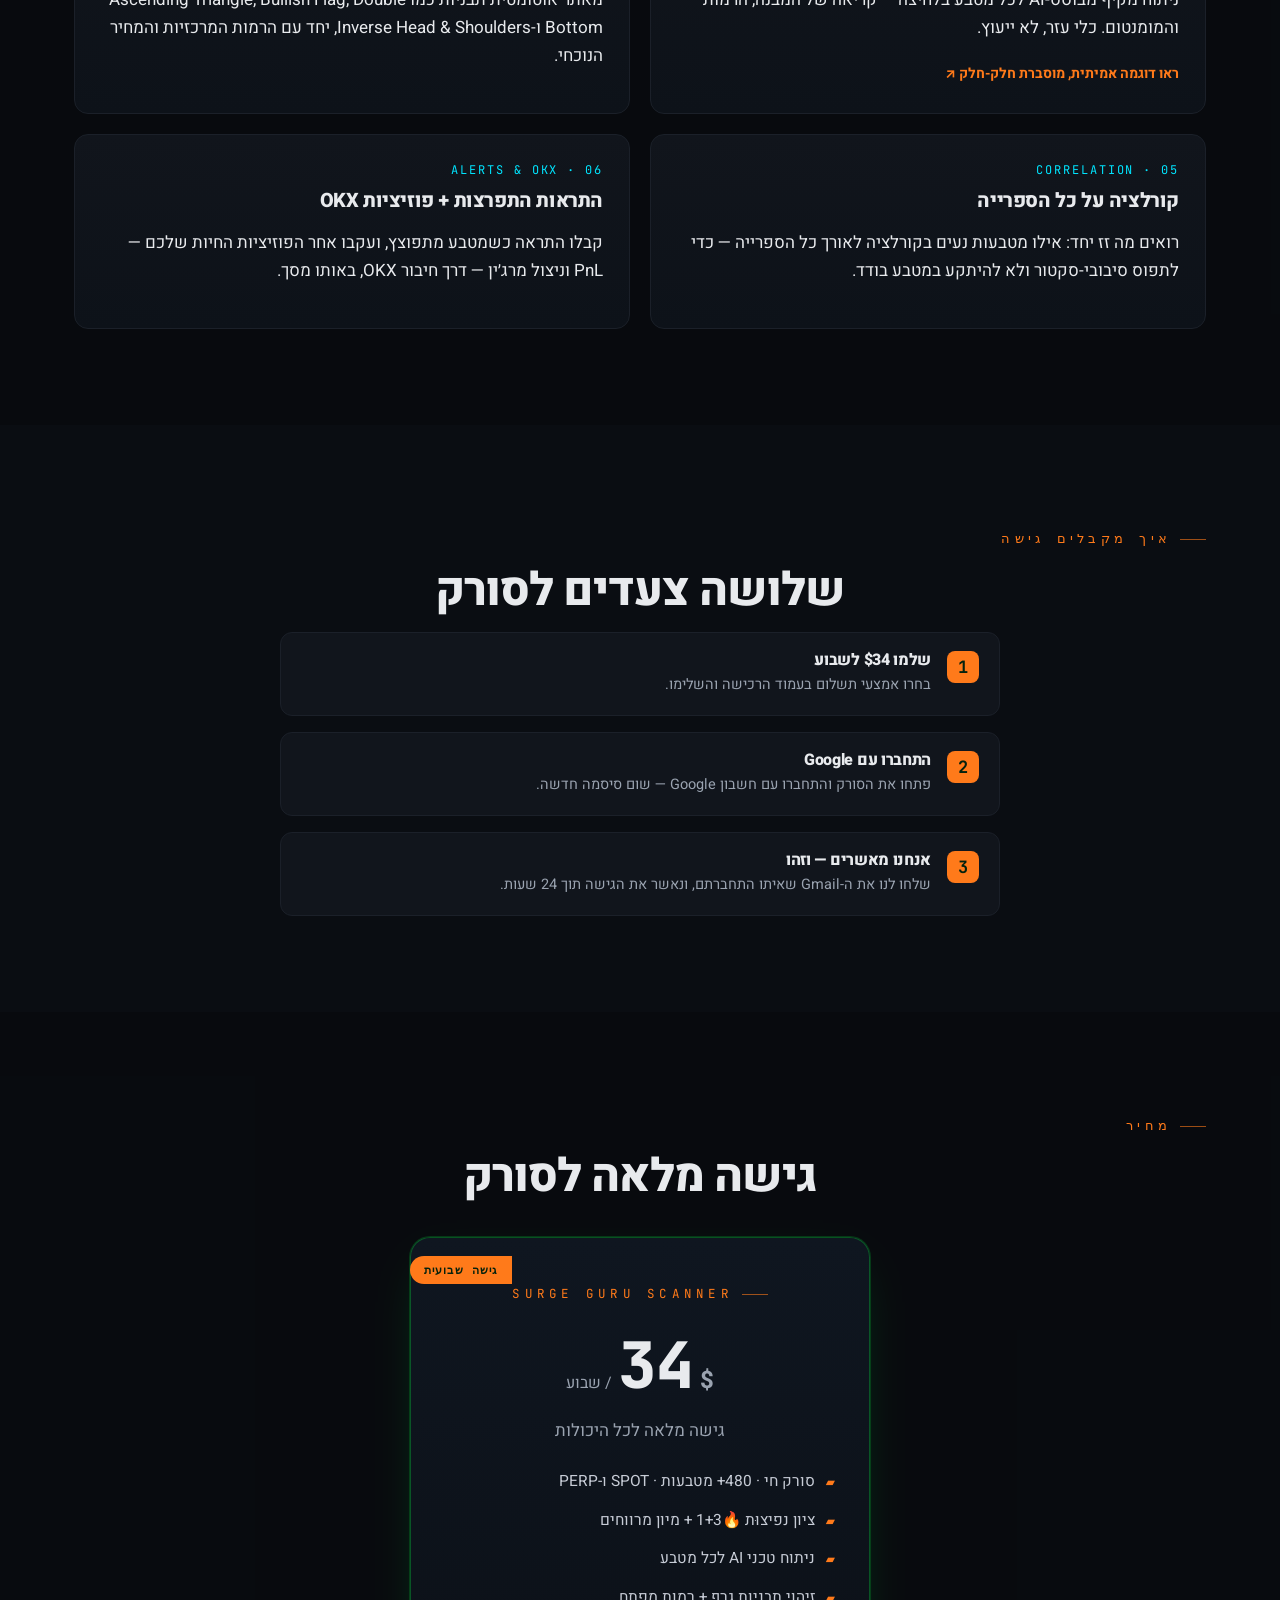
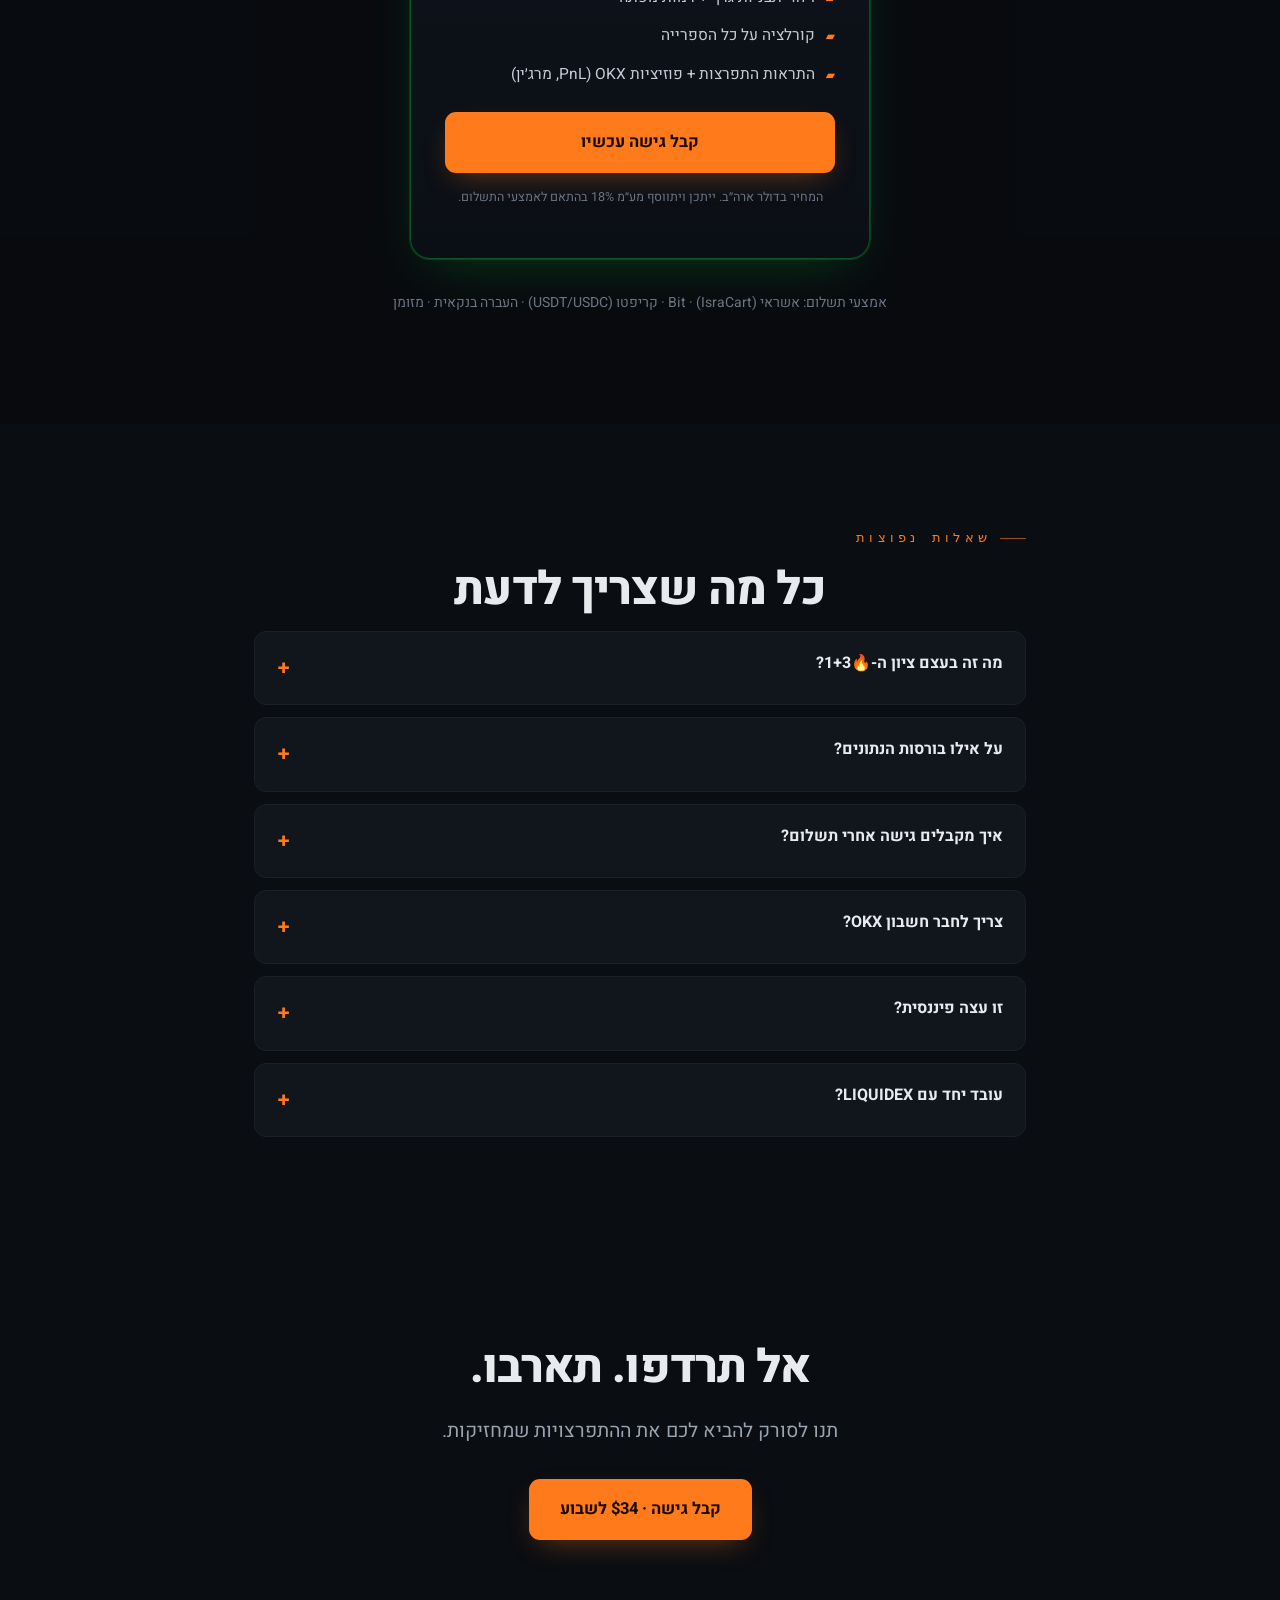
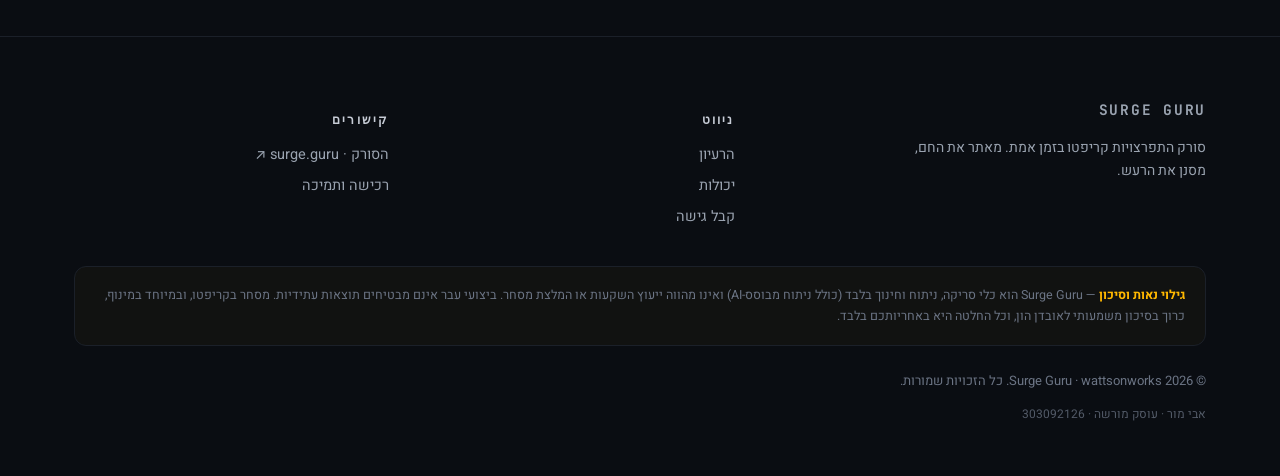
==== commit 7dc0ca69: "Reframe around 'choose when to work' + add live-board examples + Arabic support - Reframe hero & cor" ====
--- a/index.html
+++ b/index.html
@@ -34,7 +34,7 @@
       "url": "https://wattsonworks.github.io/SG/",
       "image": "https://wattsonworks.github.io/SG/og-image.svg",
       "description": "A real-time crypto explosion scanner that ranks 480+ coins across OKX, Kraken and Coinbase by 1m+3m explosiveness and shows which surges persist across 15m/30m/45m, with AI analysis and pattern detection.",
-      "inLanguage": ["en", "he"],
+      "inLanguage": ["en", "he", "ar"],
       "offers": {
         "@type": "Offer",
         "price": "34",
@@ -57,7 +57,7 @@
       "@id": "https://wattsonworks.github.io/SG/#website",
       "url": "https://wattsonworks.github.io/SG/",
       "name": "Surge Guru",
-      "inLanguage": ["en", "he"],
+      "inLanguage": ["en", "he", "ar"],
       "publisher": { "@id": "https://wattsonworks.github.io/SG/#avi-mor" }
     },
     {
@@ -94,13 +94,17 @@
   <div class="nav-in">
     <a class="brand" href="index.html"><span class="dot"></span>SURGE&nbsp;GURU</a>
     <div class="nav-links">
-      <a href="#idea" data-he="הרעיון" data-en="The Idea"></a>
-      <a href="#features" data-he="יכולות" data-en="Features"></a>
-      <a href="ai.html" data-he="ניתוח AI" data-en="AI Example"></a>
-      <a href="#how" data-he="איך זה עובד" data-en="How it works"></a>
-      <a href="#pricing" data-he="מחיר" data-en="Pricing"></a>
-      <button class="lang-btn" data-lang-toggle>EN</button>
-      <a class="btn btn-primary" href="checkout.html" data-he="קבל גישה" data-en="Get Access"></a>
+      <a href="#idea" data-he="הרעיון" data-en="The Idea" data-ar="الفكرة"></a>
+      <a href="#board" data-he="הלוח חי" data-en="Live board" data-ar="اللوحة الآن"></a>
+      <a href="#features" data-he="יכולות" data-en="Features" data-ar="الميزات"></a>
+      <a href="ai.html" data-he="ניתוח AI" data-en="AI Example" data-ar="تحليل الذكاء"></a>
+      <a href="#pricing" data-he="מחיר" data-en="Pricing" data-ar="السعر"></a>
+      <div class="lang-switch" data-lang-switch role="group" aria-label="Language">
+        <button data-lang-set="en" type="button">EN</button>
+        <button data-lang-set="he" type="button">עב</button>
+        <button data-lang-set="ar" type="button">ع</button>
+      </div>
+      <a class="btn btn-primary" href="checkout.html" data-he="קבל גישה" data-en="Get Access" data-ar="احصل على الوصول"></a>
     </div>
   </div>
 </nav>
@@ -109,17 +113,17 @@
 <header class="hero">
   <div class="wrap hero-grid">
     <div>
-      <p class="eyebrow" data-he="סורק התפרצויות קריפטו · זמן אמת" data-en="Real-time crypto explosion scanner"></p>
-      <h1 data-he='תפסו את ה<span class="g">התפרצות</span> בזמן שהיא עוד <span class="g">מתפוצצת</span>.' data-en='Catch the <span class="g">explosion</span> while it&rsquo;s still <span class="g">exploding</span>.' data-html></h1>
-      <p class="lede" data-he="Surge Guru סורק 480+ מטבעות ב-OKX · Kraken · Coinbase בכל שנייה, מדרג את החמים ביותר לפי <b>נפיצוּת 1m+3m</b>, ומראה אילו התפרצויות <b>נמשכות</b> על פני 15m / 30m / 45m — כדי שתרכבו על תנועות אמיתיות, לא על קפיצות-רגע." data-en="Surge Guru scans 480+ coins on OKX · Kraken · Coinbase every second, ranks the hottest by <b>1m+3m explosiveness</b>, and shows which surges <b>persist</b> across 15m / 30m / 45m — so you ride real moves, not one-tick fakeouts." data-html></p>
+      <p class="eyebrow" data-he="אתם בוחרים מתי לעבוד · השוק תמיד זז" data-en="You choose when to work · the market always moves" data-ar="أنت تختار متى تعمل · السوق يتحرّك دائمًا"></p>
+      <h1 data-he='אל תחכו שהתיק שלכם יזוז. <span class="g">תתחילו לעבוד</span> — ותראו מה <span class="g">מתפוצץ</span> עכשיו.' data-en='Don&rsquo;t wait for your bags to move. <span class="g">Clock in</span> — and see what&rsquo;s <span class="g">exploding</span> right now.' data-ar='لا تنتظر تحرّك محفظتك. <span class="g">ابدأ العمل</span> — وشاهد ما الذي <span class="g">ينفجر</span> الآن.' data-html></h1>
+      <p class="lede" data-he="אתם לא ממתינים שמטבע אחד יתעורר. על פני 480+ מטבעות ב-OKX · Kraken · Coinbase תמיד משהו מתפוצץ. פותחים את Surge Guru, מחליטים ש״עכשיו עובדים״, והסורק מדרג את מה שזז ברגע זה לפי <b>נפיצוּת 1m+3m</b> — ומראה אילו התפרצויות <b>נמשכות</b> על פני 15m / 30m / 45m." data-en="You don&rsquo;t wait for one coin to wake up. Across 480+ coins on OKX · Kraken · Coinbase, something is always exploding. Open Surge Guru, decide you&rsquo;re &ldquo;working&rdquo;, and the scanner ranks whatever is moving right now by <b>1m+3m explosiveness</b> — and shows which surges <b>persist</b> across 15m / 30m / 45m." data-ar="أنت لا تنتظر استيقاظ عملة واحدة. عبر أكثر من 480 عملة على OKX · Kraken · Coinbase هناك دائمًا شيء ينفجر. افتح Surge Guru، وقرّر أنك &rdquo;تعمل&ldquo; الآن، فيرتّب الماسح ما يتحرّك في هذه اللحظة حسب <b>قوة الانفجار 1m+3m</b> — ويُظهر أي الانفجارات <b>تستمر</b> عبر 15m / 30m / 45m." data-html></p>
       <div class="hero-cta">
-        <a class="btn btn-primary btn-lg" href="checkout.html" data-he="קבל גישה · ‎$34 לשבוע" data-en="Get access · $34/week"></a>
-        <a class="btn btn-outline btn-lg" href="#features" data-he="ראו את היכולות ↓" data-en="See the features ↓"></a>
+        <a class="btn btn-primary btn-lg" href="checkout.html" data-he="קבל גישה · ‎$34 לשבוע" data-en="Get access · $34/week" data-ar="احصل على الوصول · ‎$34 أسبوعيًا"></a>
+        <a class="btn btn-outline btn-lg" href="#board" data-he="ראו את הלוח חי ↓" data-en="See the live board ↓" data-ar="شاهد اللوحة الآن ↓"></a>
       </div>
       <div class="hero-stats">
-        <div class="hero-stat"><div class="n">480+</div><div class="l" data-he="מטבעות בזמן אמת" data-en="coins, live"></div></div>
-        <div class="hero-stat"><div class="n">4</div><div class="l" data-he="בורסות · OKX·Kraken·Coinbase·CMC" data-en="exchanges merged"></div></div>
-        <div class="hero-stat"><div class="n">1s</div><div class="l" data-he="קצב רענון" data-en="refresh rate"></div></div>
+        <div class="hero-stat"><div class="n">480+</div><div class="l" data-he="מטבעות בזמן אמת" data-en="coins, live" data-ar="عملة، مباشر"></div></div>
+        <div class="hero-stat"><div class="n">4</div><div class="l" data-he="בורסות · OKX·Kraken·Coinbase·CMC" data-en="exchanges merged" data-ar="منصات مدمجة"></div></div>
+        <div class="hero-stat"><div class="n">1s</div><div class="l" data-he="קצב רענון" data-en="refresh rate" data-ar="معدّل التحديث"></div></div>
       </div>
     </div>
     <div class="terminal reveal">
@@ -135,7 +139,7 @@
           <div class="sgx-row"><span class="sgx-sym">ARKM</span><span class="sgx-hot">1.6</span><span class="sgx-up">+0.4</span><span class="sgx-up">+0.8</span><span class="sgx-up">+1.0</span><span class="sgx-up">+0.6</span><span class="sgx-up">+0.5</span></div>
           <div class="sgx-row"><span class="sgx-sym">SUI</span><span class="sgx-hot">0.9</span><span class="sgx-up">+0.3</span><span class="sgx-up">+0.4</span><span class="sgx-up">+0.6</span><span class="sgx-up">+0.5</span><span class="sgx-up">+0.3</span></div>
           <div class="sgx-row"><span class="sgx-sym">WLD</span><span class="sgx-flat">0.2</span><span class="sgx-up">+0.9</span><span class="sgx-dn">-0.4</span><span class="sgx-dn">-0.6</span><span class="sgx-dn">-0.5</span><span class="sgx-dn">-0.3</span></div>
-          <div class="sgx-cap" dir="auto" data-he="<b>🔥1+3</b> = נפיצוּת 1 דקה + 3 דקות. ירוק רציף על פני 15m→1h = התפרצות <b>נמשכת</b>; WLD קופץ ב-1M ודועך = מסונן." data-en="<b>🔥1+3</b> = 1-min + 3-min explosiveness. Continuous green across 15m→1h = a <b>persistent</b> surge; WLD spikes at 1M then fades = filtered." data-html></div>
+          <div class="sgx-cap" dir="auto" data-he="<b>🔥1+3</b> = נפיצוּת 1 דקה + 3 דקות. ירוק רציף על פני 15m→1h = התפרצות <b>נמשכת</b>; WLD קופץ ב-1M ודועך = מסונן." data-en="<b>🔥1+3</b> = 1-min + 3-min explosiveness. Continuous green across 15m→1h = a <b>persistent</b> surge; WLD spikes at 1M then fades = filtered." data-ar="<b>🔥1+3</b> = قوة الانفجار خلال دقيقة + 3 دقائق. أخضر متواصل عبر 15m→1h = انفجار <b>مستمر</b>؛ WLD يقفز في 1M ثم يخبو = مُستبعَد." data-html></div>
         </div>
       </div>
     </div>
@@ -150,16 +154,55 @@
   </div>
 </div>
 
+<!-- LIVE BOARD — "any given moment" -->
+<section id="board">
+  <div class="wrap">
+    <p class="eyebrow center" data-he="הלוח חי · בכל רגע נתון" data-en="The live board · any given moment" data-ar="اللوحة مباشرة · في أي لحظة"></p>
+    <h2 class="title center" data-he="קמים. מתחילים לעבוד. הלוח כבר זז." data-en="Wake up. Clock in. The board is already moving." data-ar="استيقظ. ابدأ العمل. اللوحة تتحرّك بالفعل."></h2>
+    <p class="lede center mb-3" data-he="זה ההבדל: לא לרדוף אחרי מטבע אחד ולקוות שיזוז — אלא לפתוח את הסורק בשעה שנוחה לכם ולראות מה מתפוצץ <b>ברגע זה</b>. אלה צילומים אמיתיים מהסורק בסשנים שונים." data-en="That's the shift: not chasing one coin and hoping it moves — but opening the scanner whenever it suits you and seeing what's exploding <b>right now</b>. These are real shots of the scanner across different sessions." data-ar="هذا هو التحوّل: لا أن تطارد عملة واحدة وتأمل أن تتحرّك — بل أن تفتح الماسح وقتما يناسبك وترى ما الذي ينفجر <b>الآن</b>. هذه لقطات حقيقية من الماسح في جلسات مختلفة." data-html></p>
+    <div class="board-gallery">
+      <figure class="board-shot reveal">
+        <img loading="lazy" src="assets/img/board-spot-green.webp" alt="Surge Guru live board — 481 coins loaded, a green SPOT session with the Top 10 Hottest lit up">
+        <figcaption>
+          <div class="h"><span class="tag green" data-he="ירוק" data-en="Green" data-ar="أخضر"></span><span data-he="481 מטבעות, חי · סשן ירוק" data-en="481 coins, live · a green session" data-ar="481 عملة، مباشر · جلسة خضراء"></span></div>
+          <p data-he="הלוח נדלק ברגע שנפתח — <b>481 מטבעות</b> טעונים, חשבון ופוזיציות מחוברים, ו<b>Top 10 החמים</b> כבר ממוינים למעלה. אתם רק בוחרים על מה לרכוב." data-en="The board lit up the moment it opened — <b>481 coins</b> loaded, account &amp; positions connected, and the <b>Top 10 Hottest</b> already sorted up top. You just pick what to ride." data-ar="اشتعلت اللوحة لحظة فتحها — <b>481 عملة</b> محمّلة، الحساب والمراكز متصلة، و<b>أهم 10 الأكثر سخونة</b> مرتّبة في الأعلى. ما عليك سوى اختيار ما تركبه." data-html></p>
+        </figcaption>
+      </figure>
+      <figure class="board-shot reveal">
+        <img loading="lazy" src="assets/img/board-timeframes.webp" alt="Surge Guru board — green percentage gains stacking across every timeframe from 1m to 1h">
+        <figcaption>
+          <div class="h"><span class="tag green" data-he="נמשך" data-en="Persisting" data-ar="مستمر"></span><span data-he="ירוק על פני כל הטיימפריימים" data-en="Green across every timeframe" data-ar="أخضر عبر كل الأطر الزمنية"></span></div>
+          <p data-he="כאן רואים את ה<b>נמשכות</b> בעיניים: עמודה אחר עמודה נשארת ירוקה מ-1m ועד 1h. זה בדיוק מה שמפריד בין התפרצות אמיתית לקפיצת-רגע." data-en="Here you can see <b>persistence</b> with your own eyes: column after column stays green from 1m all the way to 1h. That's exactly what separates a real surge from a one-tick pop." data-ar="هنا ترى <b>الاستمرارية</b> بعينيك: عمود تلو الآخر يبقى أخضر من 1m وحتى 1h. هذا بالضبط ما يفصل الانفجار الحقيقي عن قفزة لحظية." data-html></p>
+        </figcaption>
+      </figure>
+      <figure class="board-shot reveal">
+        <img loading="lazy" src="assets/img/board-desktop-wall.webp" alt="Surge Guru on a desktop monitor — a full wall of green explosion badges across the whole coin library">
+        <figcaption>
+          <div class="h"><span class="tag green" data-he="קיר התפרצויות" data-en="Wall of moves" data-ar="جدار من الحركات"></span><span data-he="כל הספרייה זזה בבת אחת" data-en="The whole library moving at once" data-ar="المكتبة كلها تتحرّك دفعة واحدة"></span></div>
+          <p data-he="קיר שלם של תיבות ירוקות על פני כל הספרייה. כשהשוק חם ככה — לא חסר לכם מה לעשות; הסורק רק מסדר לכם את זה לפי ה-🔥 הגבוה ביותר." data-en="A full wall of green boxes across the entire library. When the market runs hot like this you're never short of action — the scanner just orders it by the highest 🔥 for you." data-ar="جدار كامل من المربّعات الخضراء عبر المكتبة بأكملها. حين يسخن السوق هكذا لن تنقصك الفرص — الماسح فقط يرتّبها لك حسب أعلى 🔥." data-html></p>
+        </figcaption>
+      </figure>
+      <figure class="board-shot reveal">
+        <img loading="lazy" src="assets/img/board-spot-red.webp" alt="Surge Guru live board — a red SPOT session where most coins are selling off">
+        <figcaption>
+          <div class="h"><span class="tag red" data-he="אדום" data-en="Red" data-ar="أحمر"></span><span data-he="וכשהכול אדום? יושבים בצד" data-en="And when it's all red? You sit out" data-ar="وحين يكون كل شيء أحمر؟ تجلس جانبًا"></span></div>
+          <p data-he="לבחור מתי לעבוד זה גם לבחור <b>מתי לא</b>. כשהלוח אדום אתם רואים את זה מיד — וחוסכים לעצמכם כניסה גרועה. הסשן שלכם, ההחלטה שלכם." data-en="Choosing when to work also means choosing <b>when not to</b>. When the board is red you see it instantly — and save yourself a bad entry. Your session, your call." data-ar="اختيار متى تعمل يعني أيضًا اختيار <b>متى لا تعمل</b>. حين تكون اللوحة حمراء ترى ذلك فورًا — وتوفّر على نفسك دخولًا سيئًا. جلستك، وقرارك." data-html></p>
+        </figcaption>
+      </figure>
+    </div>
+  </div>
+</section>
+
 <!-- THE IDEA -->
 <section id="idea">
   <div class="wrap">
-    <p class="eyebrow center" data-he="הרעיון המרכזי" data-en="The Core Idea"></p>
-    <h2 class="title center" data-he='התפרצות אמיתית <span class="g">נמשכת</span>. רעש <span class="r">דועך</span>.' data-en='A real explosion <span class="g">persists</span>. Noise <span class="r">fades</span>.' data-html></h2>
-    <p class="lede center mb-3" data-he="כל מטבע יכול לקפוץ דקה אחת. השאלה היא אם הקפיצה מחזיקה. Surge Guru מודד את אותו רצף בדיוק: נפיצוּת 1m+3m להצתה, ואז נמשכות על פני 15m · 30m · 45m · 1h. ירוק רציף = כסף אמיתי נכנס." data-en="Any coin can pop for one minute. The question is whether the pop holds. Surge Guru measures exactly that sequence: 1m+3m explosiveness for ignition, then persistence across 15m · 30m · 45m · 1h. Continuous green = real money entering."></p>
+    <p class="eyebrow center" data-he="הרעיון המרכזי" data-en="The Core Idea" data-ar="الفكرة الأساسية"></p>
+    <h2 class="title center" data-he='אתם בוחרים <span class="g">מתי לעבוד</span> — לא מחכים שהתיק <span class="r">יזוז</span>.' data-en='You choose <span class="g">when to work</span> — you don&rsquo;t wait for your bags to <span class="r">move</span>.' data-ar='أنت تختار <span class="g">متى تعمل</span> — لا تنتظر تحرّك <span class="r">محفظتك</span>.' data-html></h2>
+    <p class="lede center mb-3" data-he="הגישה הישנה: לקנות מטבע ולחכות. הגישה של Surge Guru: אתם מחליטים מתי הסשן שלכם, פותחים את הסורק, ובאותו רגע יש לפניכם את כל מה שמתפוצץ על פני 480+ מטבעות. הצתה לפי נפיצוּת 1m+3m, נמשכות על פני 15m · 30m · 45m · 1h, והרעש מסונן החוצה. ירוק רציף = כסף אמיתי נכנס." data-en="The old way: buy a coin and wait. The Surge Guru way: you decide when your session is, open the scanner, and that instant you have everything exploding across 480+ coins in front of you. Ignition by 1m+3m explosiveness, persistence across 15m · 30m · 45m · 1h, and the noise filtered out. Continuous green = real money entering." data-ar="الطريقة القديمة: اشترِ عملة وانتظر. طريقة Surge Guru: أنت تقرّر متى جلستك، تفتح الماسح، وفي تلك اللحظة يكون أمامك كل ما ينفجر عبر أكثر من 480 عملة. إشعال حسب قوة الانفجار 1m+3m، واستمرار عبر 15m · 30m · 45m · 1h، والضجيج مُستبعَد. أخضر متواصل = أموال حقيقية تدخل."></p>
     <div class="grid g-3 mt-3">
-      <div class="card card-glow reveal"><div class="chip green mb-2" data-he="① הצתה" data-en="① Ignition"></div><h3 data-he="נפיצוּת 1m+3m" data-en="1m+3m explosiveness"></h3><p class="lede" style="font-size:15.5px" data-he="ציון ה-🔥1+3 מאתר את הרגע שבו מטבע מתחיל לזוז בחדות בחלונות הדקה והשלוש-דקות — לפני שכולם רואים." data-en="The 🔥1+3 score catches the moment a coin starts moving sharply in the 1-minute and 3-minute windows — before everyone sees it."></p></div>
-      <div class="card card-glow reveal"><div class="chip cyan mb-2" data-he="② נמשכות" data-en="② Persistence"></div><h3 data-he="מחזיק על פני המרווחים" data-en="Holds across intervals"></h3><p class="lede" style="font-size:15.5px" data-he="עמודות 15m · 30m · 45m · 1h מראות אם התנועה נשארת ירוקה. רצף ירוק = התפרצות אמיתית שאפשר לרכוב עליה." data-en="The 15m · 30m · 45m · 1h columns show whether the move stays green. A green run = a real surge you can ride."></p></div>
-      <div class="card card-glow reveal"><div class="chip" style="border-color:rgba(255,61,0,.4);color:var(--fire)" data-he="③ סינון רעש" data-en="③ Noise filter"></div><h3 data-he="קפיצות-רגע נופלות" data-en="One-tick spikes drop out"></h3><p class="lede" style="font-size:15.5px" data-he="מטבע שקופץ ב-1M ואז מתהפך לאדום מקבל ציון 🔥 נמוך וצולל בדירוג — כך לא נתפסים בפאלס מזויף." data-en="A coin that spikes at 1M then turns red gets a low 🔥 score and sinks in the ranking — so you never get caught in a fake pulse."></p></div>
+      <div class="card card-glow reveal"><div class="chip green mb-2" data-he="① אתם מתחילים לעבוד" data-en="① You clock in" data-ar="① أنت تبدأ العمل"></div><h3 data-he="הסשן מתחיל מתי שתחליטו" data-en="The session starts when you say" data-ar="الجلسة تبدأ متى قرّرت"></h3><p class="lede" style="font-size:15.5px" data-he="לא צריך לתפוס שעה מסוימת. קמים, מחליטים ש״עכשיו עובדים״, פותחים את הסורק — והשוק כבר זז בשבילכם." data-en="No magic hour to catch. Wake up, decide you're 'working', open the scanner — and the market is already moving for you." data-ar="لا توجد ساعة سحرية يجب التقاطها. استيقظ، قرّر أنك 'تعمل' الآن، افتح الماسح — والسوق يتحرّك من أجلك بالفعل."></p></div>
+      <div class="card card-glow reveal"><div class="chip cyan mb-2" data-he="② תמיד משהו מתפוצץ" data-en="② Something's always moving" data-ar="② هناك دائمًا حركة"></div><h3 data-he="480+ מטבעות, סריקה מתמדת" data-en="480+ coins, scanned non-stop" data-ar="480+ عملة، مسح متواصل"></h3><p class="lede" style="font-size:15.5px" data-he="על פני 480+ מטבעות ב-4 בורסות, בכל רגע נתון יש התפרצות איפשהו. ציון ה-🔥1+3 מצף אותה לראש לפני שכולם רואים." data-en="Across 480+ coins on 4 exchanges, at any given moment there's an explosion somewhere. The 🔥1+3 score floats it to the top before everyone sees it." data-ar="عبر أكثر من 480 عملة على 4 منصات، في أي لحظة هناك انفجار في مكان ما. درجة 🔥1+3 ترفعه إلى الأعلى قبل أن يراه الجميع."></p></div>
+      <div class="card card-glow reveal"><div class="chip" style="border-color:rgba(255,61,0,.4);color:var(--fire)" data-he="③ סינון רעש" data-en="③ Noise filter" data-ar="③ تصفية الضجيج"></div><h3 data-he="קפיצות-רגע נופלות" data-en="One-tick spikes drop out" data-ar="القفزات اللحظية تتساقط"></h3><p class="lede" style="font-size:15.5px" data-he="מטבע שקופץ ב-1M ואז מתהפך לאדום מקבל ציון 🔥 נמוך וצולל בדירוג — כך אתם עובדים רק על תנועות אמיתיות." data-en="A coin that spikes at 1M then turns red gets a low 🔥 score and sinks in the ranking — so you only ever work on real moves." data-ar="العملة التي تقفز في 1M ثم تنقلب إلى الأحمر تحصل على درجة 🔥 منخفضة وتهبط في الترتيب — فتعمل فقط على الحركات الحقيقية."></p></div>
     </div>
   </div>
 </section>
@@ -167,57 +210,57 @@
 <!-- CAUGHT LIVE -->
 <section id="catches">
   <div class="wrap">
-    <p class="eyebrow center" data-he="נתפס בזמן אמת" data-en="Caught live"></p>
-    <h2 class="title center" data-he="הסורק מאתר. הגרף מאשר." data-en="The scanner finds it. The chart confirms it."></h2>
-    <p class="lede center mb-3" data-he="קודם הסורק מצף את הבומים, ואז פותחים את הגרף כדי לקרוא את המהלך — כאן עם LIQUIDEX." data-en="First the scanner surfaces the booms, then you open the chart to read the move — here with LIQUIDEX."></p>
+    <p class="eyebrow center" data-he="נתפס בזמן אמת" data-en="Caught live" data-ar="ملتقَط مباشرة"></p>
+    <h2 class="title center" data-he="הסורק מאתר. הגרף מאשר." data-en="The scanner finds it. The chart confirms it." data-ar="الماسح يجده. الرسم البياني يؤكّده."></h2>
+    <p class="lede center mb-3" data-he="קודם הסורק מצף את הבומים, ואז פותחים את הגרף כדי לקרוא את המהלך — כאן עם LIQUIDEX." data-en="First the scanner surfaces the booms, then you open the chart to read the move — here with LIQUIDEX." data-ar="أولًا يُظهر الماسح الانفجارات، ثم تفتح الرسم البياني لقراءة الحركة — هنا مع LIQUIDEX."></p>
     <figure class="scanner-shot reveal">
       <div class="terminal">
         <div class="terminal-bar"><i style="background:#ff5f56"></i><i style="background:#ffbd2e"></i><i style="background:#27c93f"></i><span class="t">surge.guru · live scanner</span></div>
         <div class="terminal-body"><img loading="lazy" src="assets/img/scanner-booms.webp" alt="Surge Guru live scanner ranking real booms — BIO +21%, MOVE +18.67%, ARKM +8.86%"></div>
       </div>
-      <figcaption data-he="הסורק החי מדרג בומים אמיתיים — <b>BIO +21%</b>, <b>MOVE +18.7%</b>, <b>ARKM +8.9%</b>. ציון ה-🔥1+3 מצף את המטבעות הנפיצים ביותר לראש; מסגרות ירוקות על פני 1M→1H מראות שההתפרצות נמשכת." data-en="The live scanner ranking real booms — <b>BIO +21%</b>, <b>MOVE +18.7%</b>, <b>ARKM +8.9%</b>. The 🔥1+3 score floats the most explosive coins to the top; green boxes across 1M→1H show the move persisting." data-html></figcaption>
+      <figcaption data-he="הסורק החי מדרג בומים אמיתיים — <b>BIO +21%</b>, <b>MOVE +18.7%</b>, <b>ARKM +8.9%</b>. ציון ה-🔥1+3 מצף את המטבעות הנפיצים ביותר לראש; מסגרות ירוקות על פני 1M→1H מראות שההתפרצות נמשכת." data-en="The live scanner ranking real booms — <b>BIO +21%</b>, <b>MOVE +18.7%</b>, <b>ARKM +8.9%</b>. The 🔥1+3 score floats the most explosive coins to the top; green boxes across 1M→1H show the move persisting." data-ar="الماسح المباشر يرتّب انفجارات حقيقية — <b>BIO +21%</b>، <b>MOVE +18.7%</b>، <b>ARKM +8.9%</b>. درجة 🔥1+3 ترفع أكثر العملات انفجارًا إلى الأعلى؛ المربّعات الخضراء عبر 1M→1H تُظهر استمرار الحركة." data-html></figcaption>
     </figure>
-    <h3 class="center mt-4 mb-2" data-he="ואז קוראים אותם על הגרף" data-en="Then you read them on the chart"></h3>
+    <h3 class="center mt-4 mb-2" data-he="ואז קוראים אותם על הגרף" data-en="Then you read them on the chart" data-ar="ثم تقرأها على الرسم البياني"></h3>
     <div class="catch-grid">
       <figure class="catch-card reveal">
         <img loading="lazy" src="assets/img/catch-zeus.webp" alt="ZEUS / EUS exploding +12.94%, caught by Surge Guru and read with LIQUIDEX">
         <figcaption>
           <div class="catch-head"><b>ZEUS · EUS</b> <span class="up">+12.94%</span></div>
-          <p data-he="התפרצות אנכית של ~13% (‎0.00200 → 0.00230) בטיימפריים של דקה — בדיוק המהלך שציון ה-🔥1+3 מדליק ראשון." data-en="A vertical ~13% explosion (0.00200 → 0.00230) on the 1-minute — exactly the move the 🔥1+3 score lights up first."></p>
+          <p data-he="התפרצות אנכית של ~13% (‎0.00200 → 0.00230) בטיימפריים של דקה — בדיוק המהלך שציון ה-🔥1+3 מדליק ראשון." data-en="A vertical ~13% explosion (0.00200 → 0.00230) on the 1-minute — exactly the move the 🔥1+3 score lights up first." data-ar="انفجار عمودي بنحو 13% (‎0.00200 → 0.00230) على إطار الدقيقة — تمامًا الحركة التي تُضيئها درجة 🔥1+3 أولًا."></p>
         </figcaption>
       </figure>
       <figure class="catch-card reveal">
         <img loading="lazy" src="assets/img/catch-xlm.webp" alt="XLM / Stellar Lumens climbing +2.41%, caught by Surge Guru and read with LIQUIDEX">
         <figcaption>
           <div class="catch-head"><b>XLM · Stellar Lumens</b> <span class="up">+2.41%</span></div>
-          <p data-he="טיפוס נקי ונמשך (‎0.2035 → 0.2085) — ירוק שמחזיק על פני המרווחים, עם וולום עולה." data-en="A clean, persistent climb (0.2035 → 0.2085) — green holding across the intervals, with rising volume."></p>
+          <p data-he="טיפוס נקי ונמשך (‎0.2035 → 0.2085) — ירוק שמחזיק על פני המרווחים, עם וולום עולה." data-en="A clean, persistent climb (0.2035 → 0.2085) — green holding across the intervals, with rising volume." data-ar="صعود نظيف ومستمر (‎0.2035 → 0.2085) — أخضر يصمد عبر الفواصل، مع حجم متزايد."></p>
         </figcaption>
       </figure>
       <figure class="catch-card reveal">
         <img loading="lazy" src="assets/img/catch-inj.webp" alt="INJ / Injective exploding +3.21%, caught by Surge Guru and read with LIQUIDEX">
         <figcaption>
           <div class="catch-head"><b>INJ · Injective</b> <span class="up">+3.21%</span></div>
-          <p data-he="התפרצות של ~4% בכשעה (‎5.14 → 5.34) בטיימפריים של דקה. נתפסה חיה בסורק, ונקראה על הגרף." data-en="A ~4% explosion in about an hour (5.14 → 5.34) on the 1-minute. Caught live in the scanner, read on the chart."></p>
-        </figcaption>
-      </figure>
-    </div>
-    <p class="center mt-3" style="color:var(--muted-2);font-size:13.5px" data-he='🔗 עובד יד ביד עם <a href="https://wattsonworks.github.io/LIQUIDEX/" target="_blank" rel="noopener" style="color:var(--cyan);font-weight:700">LIQUIDEX</a> — הסורק מוצא <b>מה</b> מתפוצץ, LIQUIDEX מראה <b>מתי ואיפה</b>.' data-en='🔗 Pairs with <a href="https://wattsonworks.github.io/LIQUIDEX/" target="_blank" rel="noopener" style="color:var(--cyan);font-weight:700">LIQUIDEX</a> — the scanner finds <b>what</b> is exploding, LIQUIDEX shows <b>when and where</b>.' data-html></p>
+          <p data-he="התפרצות של ~4% בכשעה (‎5.14 → 5.34) בטיימפריים של דקה. נתפסה חיה בסורק, ונקראה על הגרף." data-en="A ~4% explosion in about an hour (5.14 → 5.34) on the 1-minute. Caught live in the scanner, read on the chart." data-ar="انفجار بنحو 4% خلال ساعة تقريبًا (‎5.14 → 5.34) على إطار الدقيقة. التُقط مباشرة في الماسح، وقُرئ على الرسم البياني."></p>
+        </figcaption>
+      </figure>
+    </div>
+    <p class="center mt-3" style="color:var(--muted-2);font-size:13.5px" data-he='🔗 עובד יד ביד עם <a href="https://wattsonworks.github.io/LIQUIDEX/" target="_blank" rel="noopener" style="color:var(--cyan);font-weight:700">LIQUIDEX</a> — הסורק מוצא <b>מה</b> מתפוצץ, LIQUIDEX מראה <b>מתי ואיפה</b>.' data-en='🔗 Pairs with <a href="https://wattsonworks.github.io/LIQUIDEX/" target="_blank" rel="noopener" style="color:var(--cyan);font-weight:700">LIQUIDEX</a> — the scanner finds <b>what</b> is exploding, LIQUIDEX shows <b>when and where</b>.' data-ar='🔗 يعمل جنبًا إلى جنب مع <a href="https://wattsonworks.github.io/LIQUIDEX/" target="_blank" rel="noopener" style="color:var(--cyan);font-weight:700">LIQUIDEX</a> — الماسح يجد <b>ما</b> الذي ينفجر، وLIQUIDEX يُظهر <b>متى وأين</b>.' data-html></p>
   </div>
 </section>
 
 <!-- FEATURES (7 pillars) -->
 <section id="features" style="background:rgba(0,0,0,.18)">
   <div class="wrap">
-    <p class="eyebrow center" data-he="היכולות" data-en="The Features"></p>
-    <h2 class="title center" data-he="לא רק סורק — חדר מצב שלם" data-en="Not just a scanner — a full war room"></h2>
-    <p class="lede center mb-3" data-he="שבעה כלים שעובדים יחד, מהאיתור ועד הביצוע." data-en="Seven tools that work together, from detection to execution."></p>
+    <p class="eyebrow center" data-he="היכולות" data-en="The Features" data-ar="الميزات"></p>
+    <h2 class="title center" data-he="לא רק סורק — חדר מצב שלם" data-en="Not just a scanner — a full war room" data-ar="ليس مجرّد ماسح — غرفة عمليات كاملة"></h2>
+    <p class="lede center mb-3" data-he="שבעה כלים שעובדים יחד, מהאיתור ועד הביצוע." data-en="Seven tools that work together, from detection to execution." data-ar="سبع أدوات تعمل معًا، من الاكتشاف حتى التنفيذ."></p>
     <div class="grid g-2 mt-3">
-      <div class="card card-glow reveal"><div class="kicker" style="font-family:var(--mono);font-size:12px;letter-spacing:.16em;text-transform:uppercase;color:var(--cyan);margin-bottom:8px">01 · Scanner</div><h3 data-he="סורק חי · 480+ מטבעות" data-en="Live scanner · 480+ coins"></h3><p data-he="SPOT ו-PERP, מאוחד מ-OKX · Kraken · Coinbase · CoinMarketCap, מתרענן בכל שנייה. מיון, חיפוש ופילטרים מיידיים." data-en="SPOT and PERP, merged across OKX · Kraken · Coinbase · CoinMarketCap, refreshing every second. Instant sort, search and filters."></p></div>
-      <div class="card card-glow reveal"><div class="kicker" style="font-family:var(--mono);font-size:12px;letter-spacing:.16em;text-transform:uppercase;color:var(--cyan);margin-bottom:8px">02 · 🔥1+3</div><h3 data-he="ציון נפיצוּת + מיון מרווחים" data-en="Explosiveness score + interval sort"></h3><p data-he="הליבה: ציון 🔥 שמשלב נפיצוּת 1m+3m. מיון לפי שינוי בין מרווחים — 1m→עכשיו, 15m→1m, 30m→15m, 45m→30m, 1h→45m — כדי לראות לאן המומנטום מאיץ." data-en="The core: a 🔥 score combining 1m+3m explosiveness. Sort by interval-to-interval change — 1m→now, 15m→1m, 30m→15m, 45m→30m, 1h→45m — to see where momentum is accelerating."></p></div>
-      <div class="card card-glow reveal"><div class="kicker" style="font-family:var(--mono);font-size:12px;letter-spacing:.16em;text-transform:uppercase;color:var(--cyan);margin-bottom:8px">03 · AI</div><h3 data-he="ניתוח טכני בינה מלאכותית" data-en="AI technical analysis"></h3><p data-he="ניתוח מקיף מבוסס-AI לכל מטבע בלחיצה — קריאה של המבנה, הרמות והמומנטום. כלי עזר, לא ייעוץ." data-en="On-demand AI comprehensive analysis of any coin — a read of structure, levels and momentum. A tool, not advice."></p><a href="ai.html" class="g" style="font-weight:700;font-size:14px" data-he="ראו דוגמה אמיתית, מוסברת חלק-חלק ↗" data-en="See a real example, explained piece by piece ↗"></a></div>
-      <div class="card card-glow reveal"><div class="kicker" style="font-family:var(--mono);font-size:12px;letter-spacing:.16em;text-transform:uppercase;color:var(--cyan);margin-bottom:8px">04 · Patterns</div><h3 data-he="זיהוי תבניות גרף" data-en="Chart-pattern detection"></h3><p data-he="מאתר אוטומטית תבניות כמו Ascending Triangle, Bullish Flag, Double Bottom ו-Inverse Head &amp; Shoulders, יחד עם הרמות המרכזיות והמחיר הנוכחי." data-en="Automatically flags patterns like Ascending Triangle, Bullish Flag, Double Bottom and Inverse Head &amp; Shoulders, with the key levels and current price." data-html></p></div>
-      <div class="card card-glow reveal"><div class="kicker" style="font-family:var(--mono);font-size:12px;letter-spacing:.16em;text-transform:uppercase;color:var(--cyan);margin-bottom:8px">05 · Correlation</div><h3 data-he="קורלציה על כל הספרייה" data-en="Full-library correlation"></h3><p data-he="רואים מה זז יחד: אילו מטבעות נעים בקורלציה לאורך כל הספרייה — כדי לתפוס סיבובי-סקטור ולא להיתקע במטבע בודד." data-en="See what moves together: which coins are correlated across the whole library — to catch sector rotations instead of getting stuck on one coin."></p></div>
-      <div class="card card-glow reveal"><div class="kicker" style="font-family:var(--mono);font-size:12px;letter-spacing:.16em;text-transform:uppercase;color:var(--cyan);margin-bottom:8px">06 · Alerts &amp; OKX</div><h3 data-he="התראות התפרצות + פוזיציות OKX" data-en="Surge alerts + OKX positions"></h3><p data-he="קבלו התראה כשמטבע מתפוצץ, ועקבו אחר הפוזיציות החיות שלכם — PnL וניצול מרג׳ין — דרך חיבור OKX, באותו מסך." data-en="Get alerted when a coin explodes, and track your live positions — PnL and margin usage — via an OKX connection, on the same screen."></p></div>
+      <div class="card card-glow reveal"><div class="kicker" style="font-family:var(--mono);font-size:12px;letter-spacing:.16em;text-transform:uppercase;color:var(--cyan);margin-bottom:8px">01 · Scanner</div><h3 data-he="סורק חי · 480+ מטבעות" data-en="Live scanner · 480+ coins" data-ar="ماسح مباشر · 480+ عملة"></h3><p data-he="SPOT ו-PERP, מאוחד מ-OKX · Kraken · Coinbase · CoinMarketCap, מתרענן בכל שנייה. מיון, חיפוש ופילטרים מיידיים." data-en="SPOT and PERP, merged across OKX · Kraken · Coinbase · CoinMarketCap, refreshing every second. Instant sort, search and filters." data-ar="SPOT وPERP، مدمجة عبر OKX · Kraken · Coinbase · CoinMarketCap، تتحدّث كل ثانية. فرز وبحث وفلاتر فورية."></p></div>
+      <div class="card card-glow reveal"><div class="kicker" style="font-family:var(--mono);font-size:12px;letter-spacing:.16em;text-transform:uppercase;color:var(--cyan);margin-bottom:8px">02 · 🔥1+3</div><h3 data-he="ציון נפיצוּת + מיון מרווחים" data-en="Explosiveness score + interval sort" data-ar="درجة قوة الانفجار + فرز الفواصل"></h3><p data-he="הליבה: ציון 🔥 שמשלב נפיצוּת 1m+3m. מיון לפי שינוי בין מרווחים — 1m→עכשיו, 15m→1m, 30m→15m, 45m→30m, 1h→45m — כדי לראות לאן המומנטום מאיץ." data-en="The core: a 🔥 score combining 1m+3m explosiveness. Sort by interval-to-interval change — 1m→now, 15m→1m, 30m→15m, 45m→30m, 1h→45m — to see where momentum is accelerating." data-ar="الجوهر: درجة 🔥 تجمع قوة الانفجار 1m+3m. افرز حسب التغيّر بين الفواصل — 1m→الآن، 15m→1m، 30m→15m، 45m→30m، 1h→45m — لترى أين يتسارع الزخم."></p></div>
+      <div class="card card-glow reveal"><div class="kicker" style="font-family:var(--mono);font-size:12px;letter-spacing:.16em;text-transform:uppercase;color:var(--cyan);margin-bottom:8px">03 · AI</div><h3 data-he="ניתוח טכני בינה מלאכותית" data-en="AI technical analysis" data-ar="تحليل فنّي بالذكاء الاصطناعي"></h3><p data-he="ניתוח מקיף מבוסס-AI לכל מטבע בלחיצה — קריאה של המבנה, הרמות והמומנטום. כלי עזר, לא ייעוץ." data-en="On-demand AI comprehensive analysis of any coin — a read of structure, levels and momentum. A tool, not advice." data-ar="تحليل شامل بالذكاء الاصطناعي لأي عملة عند الطلب — قراءة للبنية والمستويات والزخم. أداة، لا نصيحة."></p><a href="ai.html" class="g" style="font-weight:700;font-size:14px" data-he="ראו דוגמה אמיתית, מוסברת חלק-חלק ↗" data-en="See a real example, explained piece by piece ↗" data-ar="شاهد مثالًا حقيقيًا، مشروحًا جزءًا جزءًا ↗"></a></div>
+      <div class="card card-glow reveal"><div class="kicker" style="font-family:var(--mono);font-size:12px;letter-spacing:.16em;text-transform:uppercase;color:var(--cyan);margin-bottom:8px">04 · Patterns</div><h3 data-he="זיהוי תבניות גרף" data-en="Chart-pattern detection" data-ar="كشف أنماط الرسم البياني"></h3><p data-he="מאתר אוטומטית תבניות כמו Ascending Triangle, Bullish Flag, Double Bottom ו-Inverse Head &amp; Shoulders, יחד עם הרמות המרכזיות והמחיר הנוכחי." data-en="Automatically flags patterns like Ascending Triangle, Bullish Flag, Double Bottom and Inverse Head &amp; Shoulders, with the key levels and current price." data-ar="يكشف تلقائيًا أنماطًا مثل Ascending Triangle و Bullish Flag و Double Bottom و Inverse Head &amp; Shoulders، مع المستويات الرئيسية والسعر الحالي." data-html></p></div>
+      <div class="card card-glow reveal"><div class="kicker" style="font-family:var(--mono);font-size:12px;letter-spacing:.16em;text-transform:uppercase;color:var(--cyan);margin-bottom:8px">05 · Correlation</div><h3 data-he="קורלציה על כל הספרייה" data-en="Full-library correlation" data-ar="ارتباط عبر المكتبة كاملة"></h3><p data-he="רואים מה זז יחד: אילו מטבעות נעים בקורלציה לאורך כל הספרייה — כדי לתפוס סיבובי-סקטור ולא להיתקע במטבע בודד." data-en="See what moves together: which coins are correlated across the whole library — to catch sector rotations instead of getting stuck on one coin." data-ar="شاهد ما يتحرّك معًا: أي العملات مترابطة عبر المكتبة كاملة — لالتقاط دورات القطاعات بدل التعلّق بعملة واحدة."></p></div>
+      <div class="card card-glow reveal"><div class="kicker" style="font-family:var(--mono);font-size:12px;letter-spacing:.16em;text-transform:uppercase;color:var(--cyan);margin-bottom:8px">06 · Alerts &amp; OKX</div><h3 data-he="התראות התפרצות + פוזיציות OKX" data-en="Surge alerts + OKX positions" data-ar="تنبيهات الانفجار + مراكز OKX"></h3><p data-he="קבלו התראה כשמטבע מתפוצץ, ועקבו אחר הפוזיציות החיות שלכם — PnL וניצול מרג׳ין — דרך חיבור OKX, באותו מסך." data-en="Get alerted when a coin explodes, and track your live positions — PnL and margin usage — via an OKX connection, on the same screen." data-ar="احصل على تنبيه عندما تنفجر عملة، وتابع مراكزك المباشرة — الربح/الخسارة واستخدام الهامش — عبر اتصال OKX، على الشاشة نفسها."></p></div>
     </div>
   </div>
 </section>
@@ -225,12 +268,12 @@
 <!-- HOW / ACCESS -->
 <section id="how">
   <div class="wrap">
-    <p class="eyebrow center" data-he="איך מקבלים גישה" data-en="How access works"></p>
-    <h2 class="title center mb-3" data-he="שלושה צעדים לסורק" data-en="Three steps to the scanner"></h2>
+    <p class="eyebrow center" data-he="איך מקבלים גישה" data-en="How access works" data-ar="كيف يعمل الوصول"></p>
+    <h2 class="title center mb-3" data-he="שלושה צעדים לסורק" data-en="Three steps to the scanner" data-ar="ثلاث خطوات إلى الماسح"></h2>
     <div class="steps" style="max-width:720px;margin-inline:auto">
-      <div class="step reveal"><div><h4 data-he="שלמו ‎$34 לשבוע" data-en="Pay $34/week"></h4><p data-he="בחרו אמצעי תשלום בעמוד הרכישה והשלימו." data-en="Choose a payment method on the checkout page and complete it."></p></div></div>
-      <div class="step reveal"><div><h4 data-he="התחברו עם Google" data-en="Sign in with Google"></h4><p data-he="פתחו את הסורק והתחברו עם חשבון Google — שום סיסמה חדשה." data-en="Open the scanner and sign in with your Google account — no new password."></p></div></div>
-      <div class="step reveal"><div><h4 data-he="אנחנו מאשרים — וזהו" data-en="We approve — and you're in"></h4><p data-he="שלחו לנו את ה-Gmail שאיתו התחברתם, ונאשר את הגישה תוך 24 שעות." data-en="Send us the Gmail you signed in with, and we approve your access within 24 hours."></p></div></div>
+      <div class="step reveal"><div><h4 data-he="שלמו ‎$34 לשבוע" data-en="Pay $34/week" data-ar="ادفع ‎$34 أسبوعيًا"></h4><p data-he="בחרו אמצעי תשלום בעמוד הרכישה והשלימו." data-en="Choose a payment method on the checkout page and complete it." data-ar="اختر وسيلة دفع في صفحة الدفع وأكملها."></p></div></div>
+      <div class="step reveal"><div><h4 data-he="התחברו עם Google" data-en="Sign in with Google" data-ar="سجّل الدخول عبر Google"></h4><p data-he="פתחו את הסורק והתחברו עם חשבון Google — שום סיסמה חדשה." data-en="Open the scanner and sign in with your Google account — no new password." data-ar="افتح الماسح وسجّل الدخول بحساب Google — دون كلمة مرور جديدة."></p></div></div>
+      <div class="step reveal"><div><h4 data-he="אנחנו מאשרים — וזהו" data-en="We approve — and you're in" data-ar="نوافق — وتدخل"></h4><p data-he="שלחו לנו את ה-Gmail שאיתו התחברתם, ונאשר את הגישה תוך 24 שעות." data-en="Send us the Gmail you signed in with, and we approve your access within 24 hours." data-ar="أرسل لنا الـ Gmail الذي سجّلت به الدخول، فنوافق على وصولك خلال 24 ساعة."></p></div></div>
     </div>
   </div>
 </section>
@@ -238,48 +281,48 @@
 <!-- PRICING -->
 <section id="pricing" style="background:rgba(0,0,0,.18)">
   <div class="wrap">
-    <p class="eyebrow center" data-he="מחיר" data-en="Pricing"></p>
-    <h2 class="title center" data-he="גישה מלאה לסורק" data-en="Full scanner access"></h2>
+    <p class="eyebrow center" data-he="מחיר" data-en="Pricing" data-ar="السعر"></p>
+    <h2 class="title center" data-he="גישה מלאה לסורק" data-en="Full scanner access" data-ar="وصول كامل إلى الماسح"></h2>
     <div class="price-card reveal mt-3">
-      <span class="ribbon" data-he="גישה שבועית" data-en="Weekly access"></span>
-      <div class="center"><div class="eyebrow" style="justify-content:center" data-he="Surge Guru Scanner" data-en="Surge Guru Scanner"></div></div>
-      <div class="price-amount"><span class="cur">$</span><span class="n">34</span><span class="per" data-he="/ שבוע" data-en="/ week"></span></div>
-      <p class="center" style="color:var(--muted)" data-he="גישה מלאה לכל היכולות" data-en="Full access to every feature"></p>
+      <span class="ribbon" data-he="גישה שבועית" data-en="Weekly access" data-ar="وصول أسبوعي"></span>
+      <div class="center"><div class="eyebrow" style="justify-content:center" data-he="Surge Guru Scanner" data-en="Surge Guru Scanner" data-ar="Surge Guru Scanner"></div></div>
+      <div class="price-amount"><span class="cur">$</span><span class="n">34</span><span class="per" data-he="/ שבוע" data-en="/ week" data-ar="/ أسبوع"></span></div>
+      <p class="center" style="color:var(--muted)" data-he="גישה מלאה לכל היכולות" data-en="Full access to every feature" data-ar="وصول كامل إلى كل ميزة"></p>
       <ul class="price-list">
-        <li data-he="סורק חי · 480+ מטבעות · SPOT ו-PERP" data-en="Live scanner · 480+ coins · SPOT & PERP"></li>
-        <li data-he="ציון נפיצוּת 🔥1+3 + מיון מרווחים" data-en="🔥1+3 explosiveness score + interval sorting"></li>
-        <li data-he="ניתוח טכני AI לכל מטבע" data-en="AI technical analysis for any coin"></li>
-        <li data-he="זיהוי תבניות גרף + רמות מפתח" data-en="Chart-pattern detection + key levels"></li>
-        <li data-he="קורלציה על כל הספרייה" data-en="Full-library correlation"></li>
-        <li data-he="התראות התפרצות + פוזיציות OKX (PnL, מרג׳ין)" data-en="Surge alerts + OKX positions (PnL, margin)"></li>
+        <li data-he="סורק חי · 480+ מטבעות · SPOT ו-PERP" data-en="Live scanner · 480+ coins · SPOT & PERP" data-ar="ماسح مباشر · 480+ عملة · SPOT و PERP"></li>
+        <li data-he="ציון נפיצוּת 🔥1+3 + מיון מרווחים" data-en="🔥1+3 explosiveness score + interval sorting" data-ar="درجة الانفجار 🔥1+3 + فرز الفواصل"></li>
+        <li data-he="ניתוח טכני AI לכל מטבע" data-en="AI technical analysis for any coin" data-ar="تحليل فنّي بالذكاء الاصطناعي لأي عملة"></li>
+        <li data-he="זיהוי תבניות גרף + רמות מפתח" data-en="Chart-pattern detection + key levels" data-ar="كشف أنماط الرسم البياني + المستويات الرئيسية"></li>
+        <li data-he="קורלציה על כל הספרייה" data-en="Full-library correlation" data-ar="ارتباط عبر المكتبة كاملة"></li>
+        <li data-he="התראות התפרצות + פוזיציות OKX (PnL, מרג׳ין)" data-en="Surge alerts + OKX positions (PnL, margin)" data-ar="تنبيهات الانفجار + مراكز OKX (الربح/الخسارة، الهامش)"></li>
       </ul>
-      <a class="btn btn-primary btn-block btn-lg" href="checkout.html" data-he="קבל גישה עכשיו" data-en="Get access now"></a>
-      <p class="vat-note" data-he="המחיר בדולר ארה״ב. ייתכן ויתווסף מע״מ 18% בהתאם לאמצעי התשלום." data-en="Price in USD. 18% VAT may be added depending on payment method."></p>
-    </div>
-    <p class="center mt-3" style="color:var(--muted-2);font-size:14px" data-he="אמצעי תשלום: אשראי (IsraCart) · Bit · קריפטו (USDT/USDC) · העברה בנקאית · מזומן" data-en="Payment methods: Card (IsraCart) · Bit · Crypto (USDT/USDC) · Bank transfer · Cash"></p>
+      <a class="btn btn-primary btn-block btn-lg" href="checkout.html" data-he="קבל גישה עכשיו" data-en="Get access now" data-ar="احصل على الوصول الآن"></a>
+      <p class="vat-note" data-he="המחיר בדולר ארה״ב. ייתכן ויתווסף מע״מ 18% בהתאם לאמצעי התשלום." data-en="Price in USD. 18% VAT may be added depending on payment method." data-ar="السعر بالدولار الأمريكي. قد تُضاف ضريبة قيمة مضافة 18% حسب وسيلة الدفع."></p>
+    </div>
+    <p class="center mt-3" style="color:var(--muted-2);font-size:14px" data-he="אמצעי תשלום: אשראי (IsraCart) · Bit · קריפטו (USDT/USDC) · העברה בנקאית · מזומן" data-en="Payment methods: Card (IsraCart) · Bit · Crypto (USDT/USDC) · Bank transfer · Cash" data-ar="وسائل الدفع: بطاقة (IsraCart) · Bit · كريبتو (USDT/USDC) · تحويل بنكي · نقدًا"></p>
   </div>
 </section>
 
 <!-- FAQ -->
 <section class="faq">
   <div class="wrap" style="max-width:820px">
-    <p class="eyebrow center" data-he="שאלות נפוצות" data-en="FAQ"></p>
-    <h2 class="title center mb-3" data-he="כל מה שצריך לדעת" data-en="Everything you need to know"></h2>
-    <details class="reveal"><summary data-he="מה זה בעצם ציון ה-🔥1+3?" data-en="What exactly is the 🔥1+3 score?"></summary><div class="a" data-he="זהו מדד הנפיצוּת המרכזי של Surge Guru — שילוב של התנועה בחלון הדקה (1m) וחלון שלוש-הדקות (3m). ציון גבוה = המטבע מתחיל לזוז בחדות ממש עכשיו. העמודות 15m/30m/45m/1h מראות אם זה נמשך." data-en="It is Surge Guru's core explosiveness metric — a combination of the 1-minute (1m) and 3-minute (3m) move. A high score means a coin is starting to move sharply right now. The 15m/30m/45m/1h columns show whether it persists."></div></details>
-    <details class="reveal"><summary data-he="על אילו בורסות הנתונים?" data-en="Which exchanges does the data cover?"></summary><div class="a" data-he="הנתונים מאוחדים מ-OKX, Kraken, Coinbase ו-CoinMarketCap, על פני שוקי SPOT ו-PERP (סה״כ ~480 מטבעות)." data-en="Data is merged across OKX, Kraken, Coinbase and CoinMarketCap, across SPOT and PERP markets (~480 coins total)."></div></details>
-    <details class="reveal"><summary data-he="איך מקבלים גישה אחרי תשלום?" data-en="How do I get access after paying?"></summary><div class="a" data-he="פותחים את הסורק, מתחברים עם Google, ושולחים לנו את כתובת ה-Gmail. אנחנו מאשרים את החשבון תוך 24 שעות והסורק נפתח." data-en="Open the scanner, sign in with Google, and send us your Gmail address. We approve the account within 24 hours and the scanner unlocks."></div></details>
-    <details class="reveal"><summary data-he="צריך לחבר חשבון OKX?" data-en="Do I need to connect an OKX account?"></summary><div class="a" data-he="לא חובה. הסורק, הניתוח, התבניות וההתראות עובדים בלי חיבור. חיבור OKX הוא אופציונלי ומשמש רק כדי להציג את הפוזיציות החיות, ה-PnL והמרג׳ין שלכם באותו מסך." data-en="Not required. The scanner, analysis, patterns and alerts all work without a connection. An OKX connection is optional and only used to show your live positions, PnL and margin on the same screen."></div></details>
-    <details class="reveal"><summary data-he="זו עצה פיננסית?" data-en="Is this financial advice?"></summary><div class="a" data-he="לא. Surge Guru הוא כלי סריקה וניתוח בלבד, כולל הניתוח מבוסס-ה-AI. אין בו ייעוץ השקעות ואין הבטחת רווח. מסחר בקריפטו כרוך בסיכון, וכל החלטה היא באחריותכם." data-en="No. Surge Guru is a scanning and analysis tool only, including the AI-based analysis. It is not investment advice and guarantees no profit. Crypto trading carries risk, and every decision is your own."></div></details>
-    <details class="reveal"><summary data-he="עובד יחד עם LIQUIDEX?" data-en="Does it pair with LIQUIDEX?"></summary><div class="a" data-he="בול. Surge Guru מוצא מה מתפוצץ; LIQUIDEX (סורק הנזילות) מראה מתי ואיפה להיכנס על הגרף. מנויי LIQUIDEX מקבלים את Surge Guru חינם." data-en="Perfectly. Surge Guru finds what is exploding; LIQUIDEX (the liquidity scanner) shows when and where to enter on the chart. LIQUIDEX members get Surge Guru free."></div></details>
+    <p class="eyebrow center" data-he="שאלות נפוצות" data-en="FAQ" data-ar="الأسئلة الشائعة"></p>
+    <h2 class="title center mb-3" data-he="כל מה שצריך לדעת" data-en="Everything you need to know" data-ar="كل ما تحتاج معرفته"></h2>
+    <details class="reveal"><summary data-he="מה זה בעצם ציון ה-🔥1+3?" data-en="What exactly is the 🔥1+3 score?" data-ar="ما هي بالضبط درجة 🔥1+3؟"></summary><div class="a" data-he="זהו מדד הנפיצוּת המרכזי של Surge Guru — שילוב של התנועה בחלון הדקה (1m) וחלון שלוש-הדקות (3m). ציון גבוה = המטבע מתחיל לזוז בחדות ממש עכשיו. העמודות 15m/30m/45m/1h מראות אם זה נמשך." data-en="It is Surge Guru's core explosiveness metric — a combination of the 1-minute (1m) and 3-minute (3m) move. A high score means a coin is starting to move sharply right now. The 15m/30m/45m/1h columns show whether it persists." data-ar="إنها مقياس قوة الانفجار الأساسي في Surge Guru — مزيج من حركة الدقيقة (1m) والثلاث دقائق (3m). درجة عالية تعني أن العملة تبدأ بالتحرّك بحدّة الآن. أعمدة 15m/30m/45m/1h تُظهر ما إذا كانت تستمر."></div></details>
+    <details class="reveal"><summary data-he="על אילו בורסות הנתונים?" data-en="Which exchanges does the data cover?" data-ar="ما المنصّات التي تغطّيها البيانات؟"></summary><div class="a" data-he="הנתונים מאוחדים מ-OKX, Kraken, Coinbase ו-CoinMarketCap, על פני שוקי SPOT ו-PERP (סה״כ ~480 מטבעות)." data-en="Data is merged across OKX, Kraken, Coinbase and CoinMarketCap, across SPOT and PERP markets (~480 coins total)." data-ar="تُدمج البيانات عبر OKX وKraken وCoinbase وCoinMarketCap، عبر أسواق SPOT وPERP (نحو 480 عملة إجمالًا)."></div></details>
+    <details class="reveal"><summary data-he="איך מקבלים גישה אחרי תשלום?" data-en="How do I get access after paying?" data-ar="كيف أحصل على الوصول بعد الدفع؟"></summary><div class="a" data-he="פותחים את הסורק, מתחברים עם Google, ושולחים לנו את כתובת ה-Gmail. אנחנו מאשרים את החשבון תוך 24 שעות והסורק נפתח." data-en="Open the scanner, sign in with Google, and send us your Gmail address. We approve the account within 24 hours and the scanner unlocks." data-ar="افتح الماسح، سجّل الدخول عبر Google، وأرسل لنا عنوان الـ Gmail. نوافق على الحساب خلال 24 ساعة ويُفتح الماسح."></div></details>
+    <details class="reveal"><summary data-he="צריך לחבר חשבון OKX?" data-en="Do I need to connect an OKX account?" data-ar="هل أحتاج إلى ربط حساب OKX؟"></summary><div class="a" data-he="לא חובה. הסורק, הניתוח, התבניות וההתראות עובדים בלי חיבור. חיבור OKX הוא אופציונלי ומשמש רק כדי להציג את הפוזיציות החיות, ה-PnL והמרג׳ין שלכם באותו מסך." data-en="Not required. The scanner, analysis, patterns and alerts all work without a connection. An OKX connection is optional and only used to show your live positions, PnL and margin on the same screen." data-ar="غير مطلوب. الماسح والتحليل والأنماط والتنبيهات تعمل جميعها دون ربط. ربط OKX اختياري ويُستخدم فقط لعرض مراكزك المباشرة والربح/الخسارة والهامش على الشاشة نفسها."></div></details>
+    <details class="reveal"><summary data-he="זו עצה פיננסית?" data-en="Is this financial advice?" data-ar="هل هذه نصيحة مالية؟"></summary><div class="a" data-he="לא. Surge Guru הוא כלי סריקה וניתוח בלבד, כולל הניתוח מבוסס-ה-AI. אין בו ייעוץ השקעות ואין הבטחת רווח. מסחר בקריפטו כרוך בסיכון, וכל החלטה היא באחריותכם." data-en="No. Surge Guru is a scanning and analysis tool only, including the AI-based analysis. It is not investment advice and guarantees no profit. Crypto trading carries risk, and every decision is your own." data-ar="لا. Surge Guru أداة مسح وتحليل فقط، بما في ذلك التحليل المعتمد على الذكاء الاصطناعي. ليست نصيحة استثمارية ولا تضمن أي ربح. تداول الكريبتو ينطوي على مخاطر، وكل قرار يخصّك وحدك."></div></details>
+    <details class="reveal"><summary data-he="עובד יחד עם LIQUIDEX?" data-en="Does it pair with LIQUIDEX?" data-ar="هل يعمل مع LIQUIDEX؟"></summary><div class="a" data-he="בול. Surge Guru מוצא מה מתפוצץ; LIQUIDEX (סורק הנזילות) מראה מתי ואיפה להיכנס על הגרף. מנויי LIQUIDEX מקבלים את Surge Guru חינם." data-en="Perfectly. Surge Guru finds what is exploding; LIQUIDEX (the liquidity scanner) shows when and where to enter on the chart. LIQUIDEX members get Surge Guru free." data-ar="تمامًا. Surge Guru يجد ما الذي ينفجر؛ وLIQUIDEX (ماسح السيولة) يُظهر متى وأين تدخل على الرسم البياني. أعضاء LIQUIDEX يحصلون على Surge Guru مجانًا."></div></details>
   </div>
 </section>
 
 <!-- CTA -->
 <section class="center">
   <div class="wrap">
-    <h2 class="title" data-he="אל תרדפו. תארבו." data-en="Don't chase. Ambush."></h2>
-    <p class="lede center mb-3" data-he="תנו לסורק להביא לכם את ההתפרצויות שמחזיקות." data-en="Let the scanner bring you the surges that hold."></p>
-    <a class="btn btn-primary btn-lg" href="checkout.html" data-he="קבל גישה · ‎$34 לשבוע" data-en="Get access · $34/week"></a>
+    <h2 class="title" data-he="אל תרדפו. תארבו." data-en="Don't chase. Ambush." data-ar="لا تطارد. اكمن."></h2>
+    <p class="lede center mb-3" data-he="תנו לסורק להביא לכם את ההתפרצויות שמחזיקות." data-en="Let the scanner bring you the surges that hold." data-ar="دع الماسح يجلب لك الانفجارات التي تصمد."></p>
+    <a class="btn btn-primary btn-lg" href="checkout.html" data-he="קבל גישה · ‎$34 לשבוע" data-en="Get access · $34/week" data-ar="احصل على الوصول · ‎$34 أسبوعيًا"></a>
   </div>
 </section>
 
@@ -288,26 +331,26 @@
     <div class="footer-grid">
       <div>
         <a class="brand" href="index.html" style="margin-bottom:12px"><span class="dot"></span>SURGE&nbsp;GURU</a>
-        <p style="font-size:14px;max-width:38ch" data-he="סורק התפרצויות קריפטו בזמן אמת. מאתר את החם, מסנן את הרעש." data-en="Real-time crypto explosion scanner. Finds the hot, filters the noise."></p>
+        <p style="font-size:14px;max-width:38ch" data-he="סורק התפרצויות קריפטו בזמן אמת. מאתר את החם, מסנן את הרעש." data-en="Real-time crypto explosion scanner. Finds the hot, filters the noise." data-ar="ماسح انفجارات كريبتو في الوقت الفعلي. يجد الساخن، ويصفّي الضجيج."></p>
       </div>
       <div>
-        <h5 data-he="ניווט" data-en="Navigate"></h5>
-        <a href="#idea" data-he="הרעיון" data-en="The Idea"></a>
-        <a href="#features" data-he="יכולות" data-en="Features"></a>
-        <a href="checkout.html" data-he="קבל גישה" data-en="Get Access"></a>
+        <h5 data-he="ניווט" data-en="Navigate" data-ar="تنقّل"></h5>
+        <a href="#idea" data-he="הרעיון" data-en="The Idea" data-ar="الفكرة"></a>
+        <a href="#features" data-he="יכולות" data-en="Features" data-ar="الميزات"></a>
+        <a href="checkout.html" data-he="קבל גישה" data-en="Get Access" data-ar="احصل على الوصول"></a>
       </div>
       <div>
-        <h5 data-he="קישורים" data-en="Links"></h5>
-        <a href="https://surge.guru" target="_blank" rel="noopener" data-he="הסורק · surge.guru ↗" data-en="The Scanner · surge.guru ↗"></a>
-        <a href="checkout.html" data-he="רכישה ותמיכה" data-en="Purchase & Support"></a>
+        <h5 data-he="קישורים" data-en="Links" data-ar="روابط"></h5>
+        <a href="https://surge.guru" target="_blank" rel="noopener" data-he="הסורק · surge.guru ↗" data-en="The Scanner · surge.guru ↗" data-ar="الماسح · surge.guru ↗"></a>
+        <a href="checkout.html" data-he="רכישה ותמיכה" data-en="Purchase & Support" data-ar="الشراء والدعم"></a>
       </div>
     </div>
     <div class="disclaimer">
-      <b data-he="גילוי נאות וסיכון" data-en="Risk Disclaimer"></b>
-      <span data-he=" — Surge Guru הוא כלי סריקה, ניתוח וחינוך בלבד (כולל ניתוח מבוסס-AI) ואינו מהווה ייעוץ השקעות או המלצת מסחר. ביצועי עבר אינם מבטיחים תוצאות עתידיות. מסחר בקריפטו, ובמיוחד במינוף, כרוך בסיכון משמעותי לאובדן הון, וכל החלטה היא באחריותכם בלבד." data-en=" — Surge Guru is a scanning, analysis and educational tool only (including AI-based analysis) and does not constitute investment advice or a trading recommendation. Past performance does not guarantee future results. Crypto trading — especially with leverage — carries significant risk of capital loss, and every decision is solely your responsibility."></span>
-    </div>
-    <p style="margin-top:24px;font-size:13px;color:var(--muted-2)">© <span data-year></span> Surge Guru · wattsonworks. <span data-he="כל הזכויות שמורות." data-en="All rights reserved."></span></p>
-    <p style="margin-top:6px;font-size:12px;color:var(--muted-2);opacity:.75" data-he="אבי מור · עוסק מורשה · 303092126" data-en="Avi Mor · Israeli Osek Murshe (אבי מור · עוסק מורשה) · 303092126"></p>
+      <b data-he="גילוי נאות וסיכון" data-en="Risk Disclaimer" data-ar="إخلاء المسؤولية والمخاطر"></b>
+      <span data-he=" — Surge Guru הוא כלי סריקה, ניתוח וחינוך בלבד (כולל ניתוח מבוסס-AI) ואינו מהווה ייעוץ השקעות או המלצת מסחר. ביצועי עבר אינם מבטיחים תוצאות עתידיות. מסחר בקריפטו, ובמיוחד במינוף, כרוך בסיכון משמעותי לאובדן הון, וכל החלטה היא באחריותכם בלבד." data-en=" — Surge Guru is a scanning, analysis and educational tool only (including AI-based analysis) and does not constitute investment advice or a trading recommendation. Past performance does not guarantee future results. Crypto trading — especially with leverage — carries significant risk of capital loss, and every decision is solely your responsibility." data-ar=" — Surge Guru أداة مسح وتحليل وتعليم فقط (بما في ذلك التحليل المعتمد على الذكاء الاصطناعي) ولا تشكّل نصيحة استثمارية أو توصية تداول. الأداء السابق لا يضمن نتائج مستقبلية. تداول الكريبتو — خاصة بالرافعة — ينطوي على مخاطر كبيرة لخسارة رأس المال، وكل قرار يقع على مسؤوليتك وحدك."></span>
+    </div>
+    <p style="margin-top:24px;font-size:13px;color:var(--muted-2)">© <span data-year></span> Surge Guru · wattsonworks. <span data-he="כל הזכויות שמורות." data-en="All rights reserved." data-ar="جميع الحقوق محفوظة."></span></p>
+    <p style="margin-top:6px;font-size:12px;color:var(--muted-2);opacity:.75" data-he="אבי מור · עוסק מורשה · 303092126" data-en="Avi Mor · Israeli Osek Murshe (אבי מור · עוסק מורשה) · 303092126" data-ar="آفي مور · مرخّص رسمي إسرائيلي (עוסק מורשה) · 303092126"></p>
   </div>
 </footer>
 
--- a/assets/css/sg.css
+++ b/assets/css/sg.css
@@ -128,6 +128,11 @@
   background:var(--bg-3);border:1px solid var(--line-2);border-radius:8px;padding:7px 12px;transition:.18s;
 }
 .lang-btn:hover{border-color:var(--green);color:var(--green)}
+/* trilingual segmented switch */
+.lang-switch{display:inline-flex;background:var(--bg-3);border:1px solid var(--line-2);border-radius:8px;padding:2px;gap:2px}
+.lang-switch button{font-family:var(--mono);font-size:12px;letter-spacing:.04em;color:var(--muted);background:transparent;border:0;border-radius:6px;padding:5px 9px;line-height:1;transition:.16s}
+.lang-switch button:hover{color:var(--ink)}
+.lang-switch button.on{background:var(--green);color:#1a0a00;font-weight:700}
 @media(max-width:780px){.nav-links a:not(.btn){display:none}}
 @media(max-width:480px){.nav-in{gap:10px;padding-inline:16px}.nav .btn{padding:9px 14px;font-size:13.5px}.lang-btn{padding:6px 9px}}
 
@@ -266,6 +271,20 @@
 .sgx-hot.big{color:var(--green)}
 .sgx-cap{padding:9px 12px;font-size:11px;color:var(--muted);background:#0a0d12;border-top:1px solid var(--line);text-align:center}
 .sgx-cap b{color:var(--green)}
+
+/* "any given moment" board gallery (real screenshots, masonry) */
+.board-gallery{columns:2;column-gap:20px;margin-top:8px}
+@media(max-width:720px){.board-gallery{columns:1}}
+.board-shot{break-inside:avoid;margin:0 0 20px;border:1px solid var(--line);border-radius:14px;overflow:hidden;background:var(--bg-1);transition:border-color .2s,transform .2s,box-shadow .2s}
+.board-shot:hover{border-color:rgba(255,122,26,.45);transform:translateY(-3px);box-shadow:var(--shadow)}
+.board-shot img{width:100%;height:auto;display:block;border-bottom:1px solid var(--line)}
+.board-shot figcaption{padding:14px 16px}
+.board-shot .h{display:flex;align-items:center;gap:9px;font-weight:700;font-size:14.5px;margin-bottom:5px;color:var(--ink)}
+.board-shot .h .tag{font-family:var(--mono);font-size:10px;letter-spacing:.06em;padding:2px 7px;border-radius:5px;font-weight:700;text-transform:uppercase}
+.board-shot .h .tag.green{background:rgba(0,255,106,.14);color:var(--live);border:1px solid rgba(0,255,106,.4)}
+.board-shot .h .tag.red{background:rgba(255,82,82,.14);color:var(--bsl);border:1px solid rgba(255,82,82,.4)}
+.board-shot p{margin:0;font-size:13.5px;color:var(--muted);line-height:1.6}
+.board-shot p b{color:var(--ink-2)}
 
 /* caught-live proof cards */
 .catch-grid{display:flex;flex-wrap:wrap;gap:22px;justify-content:center}
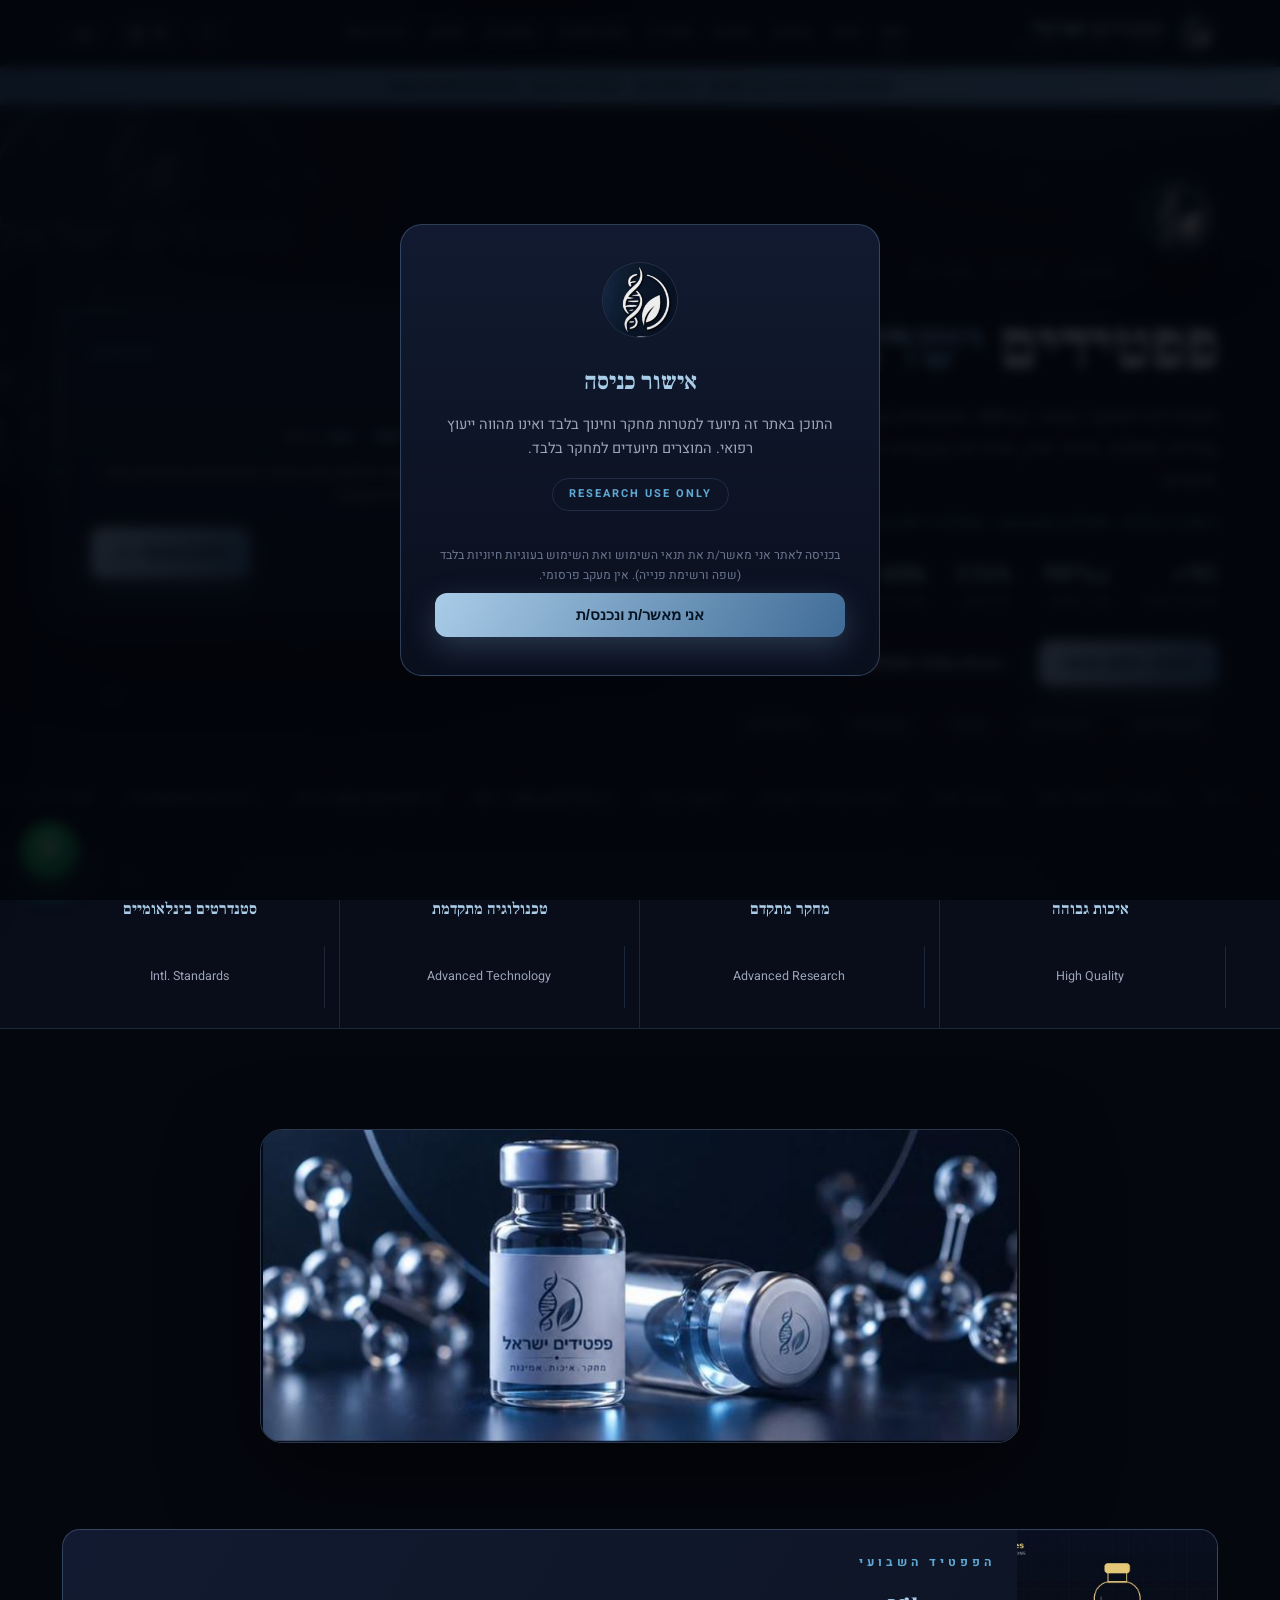
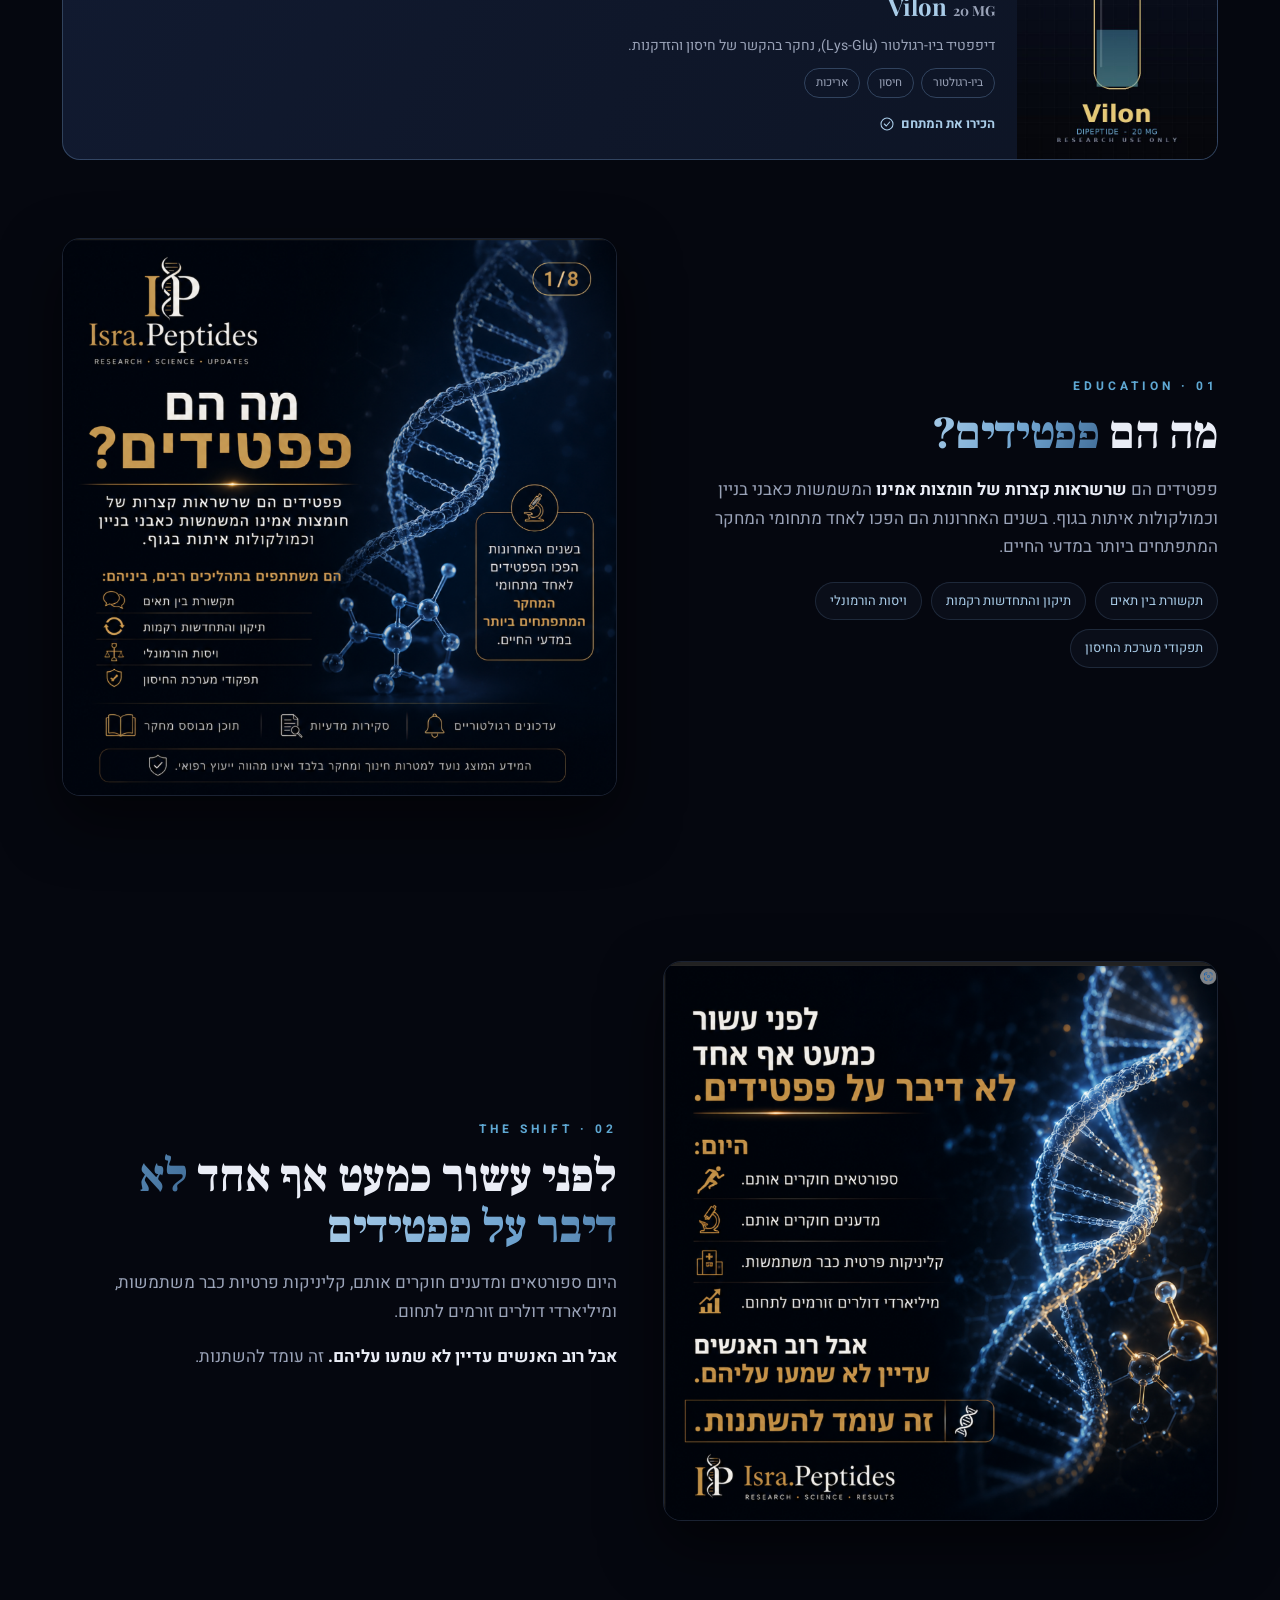
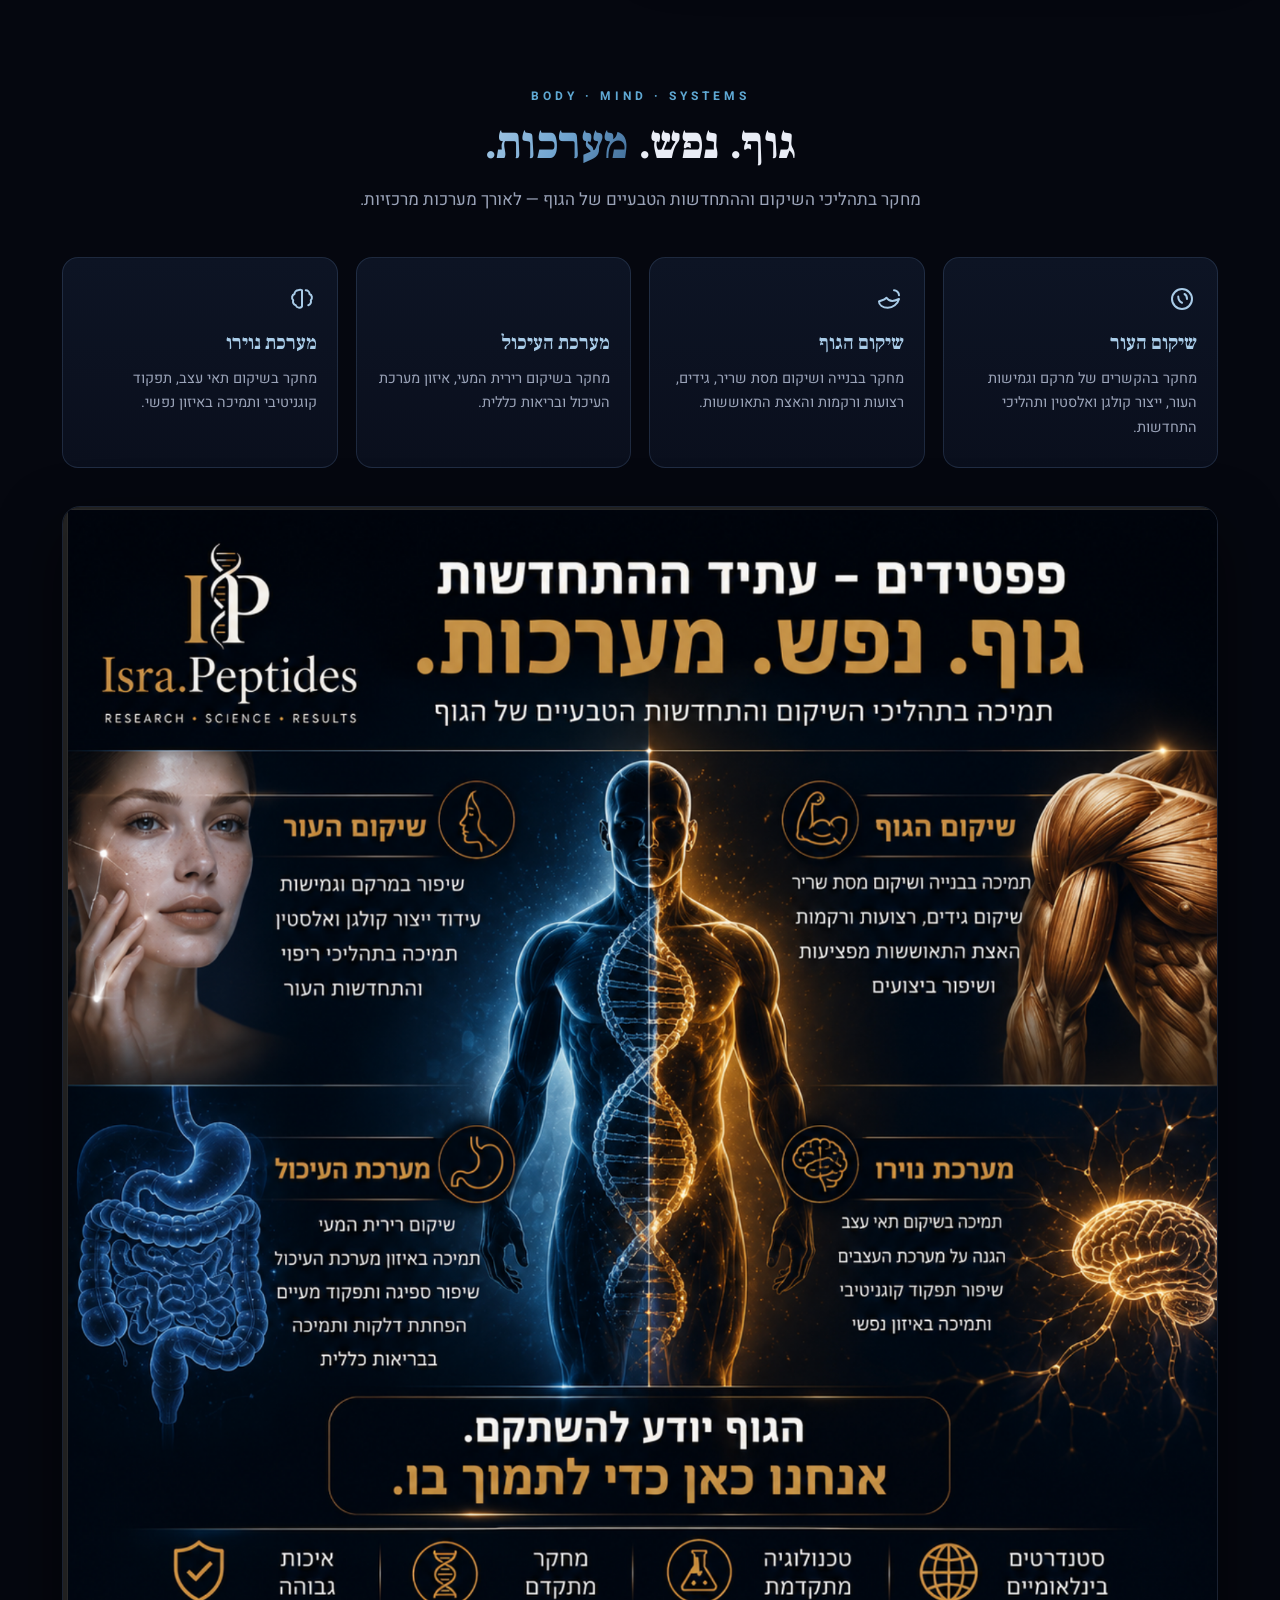
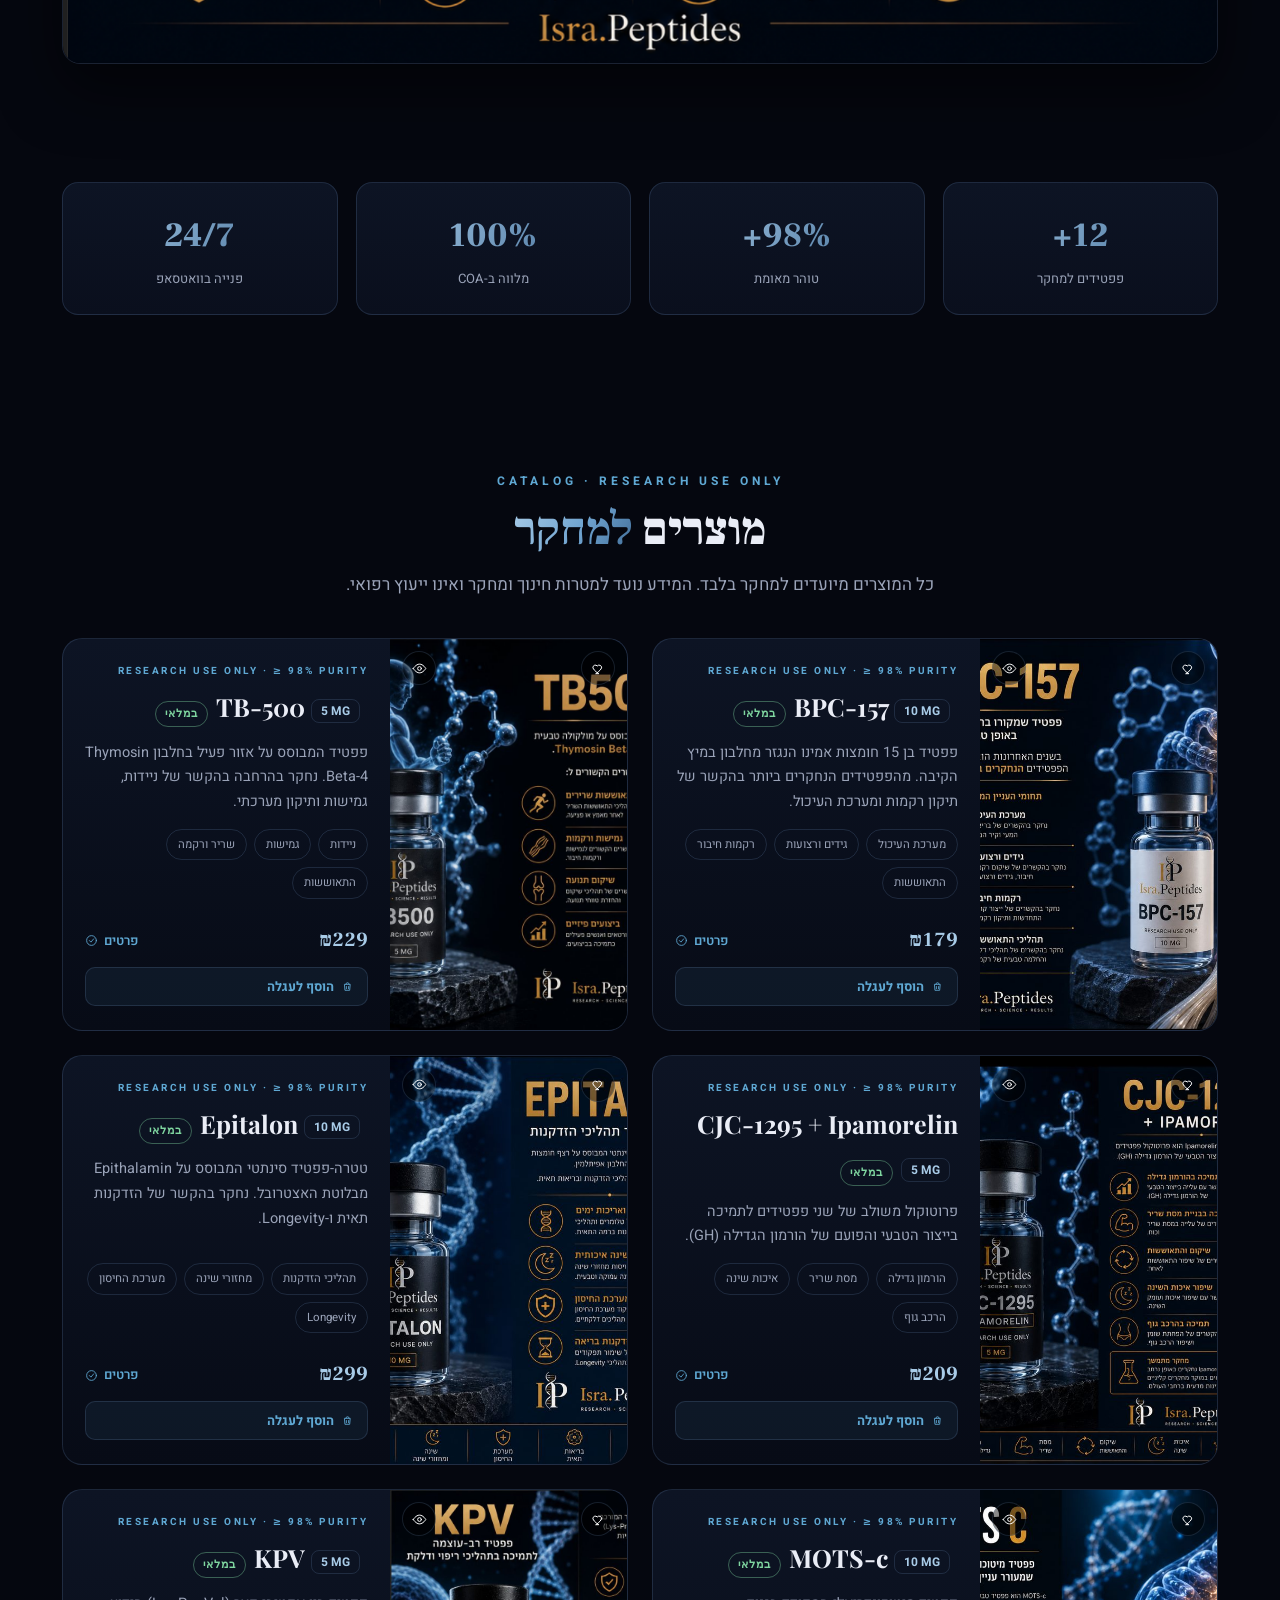
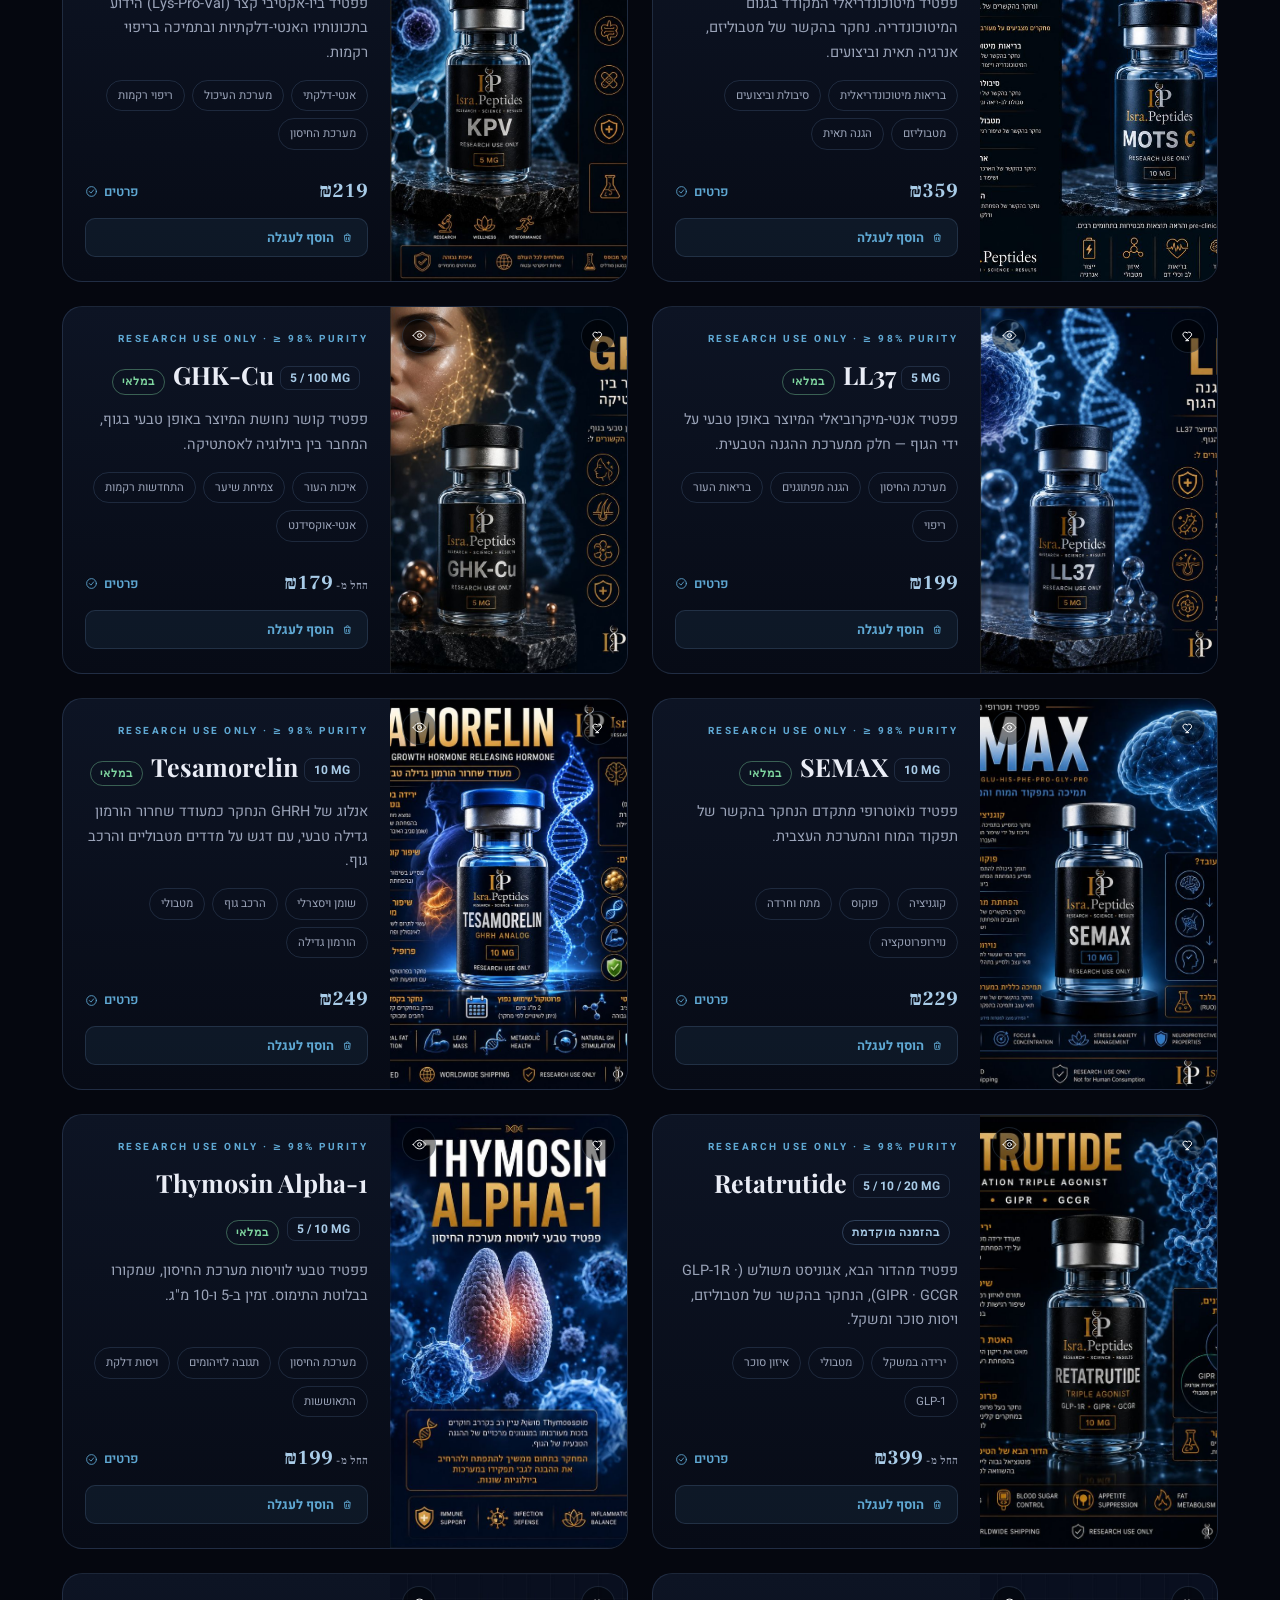
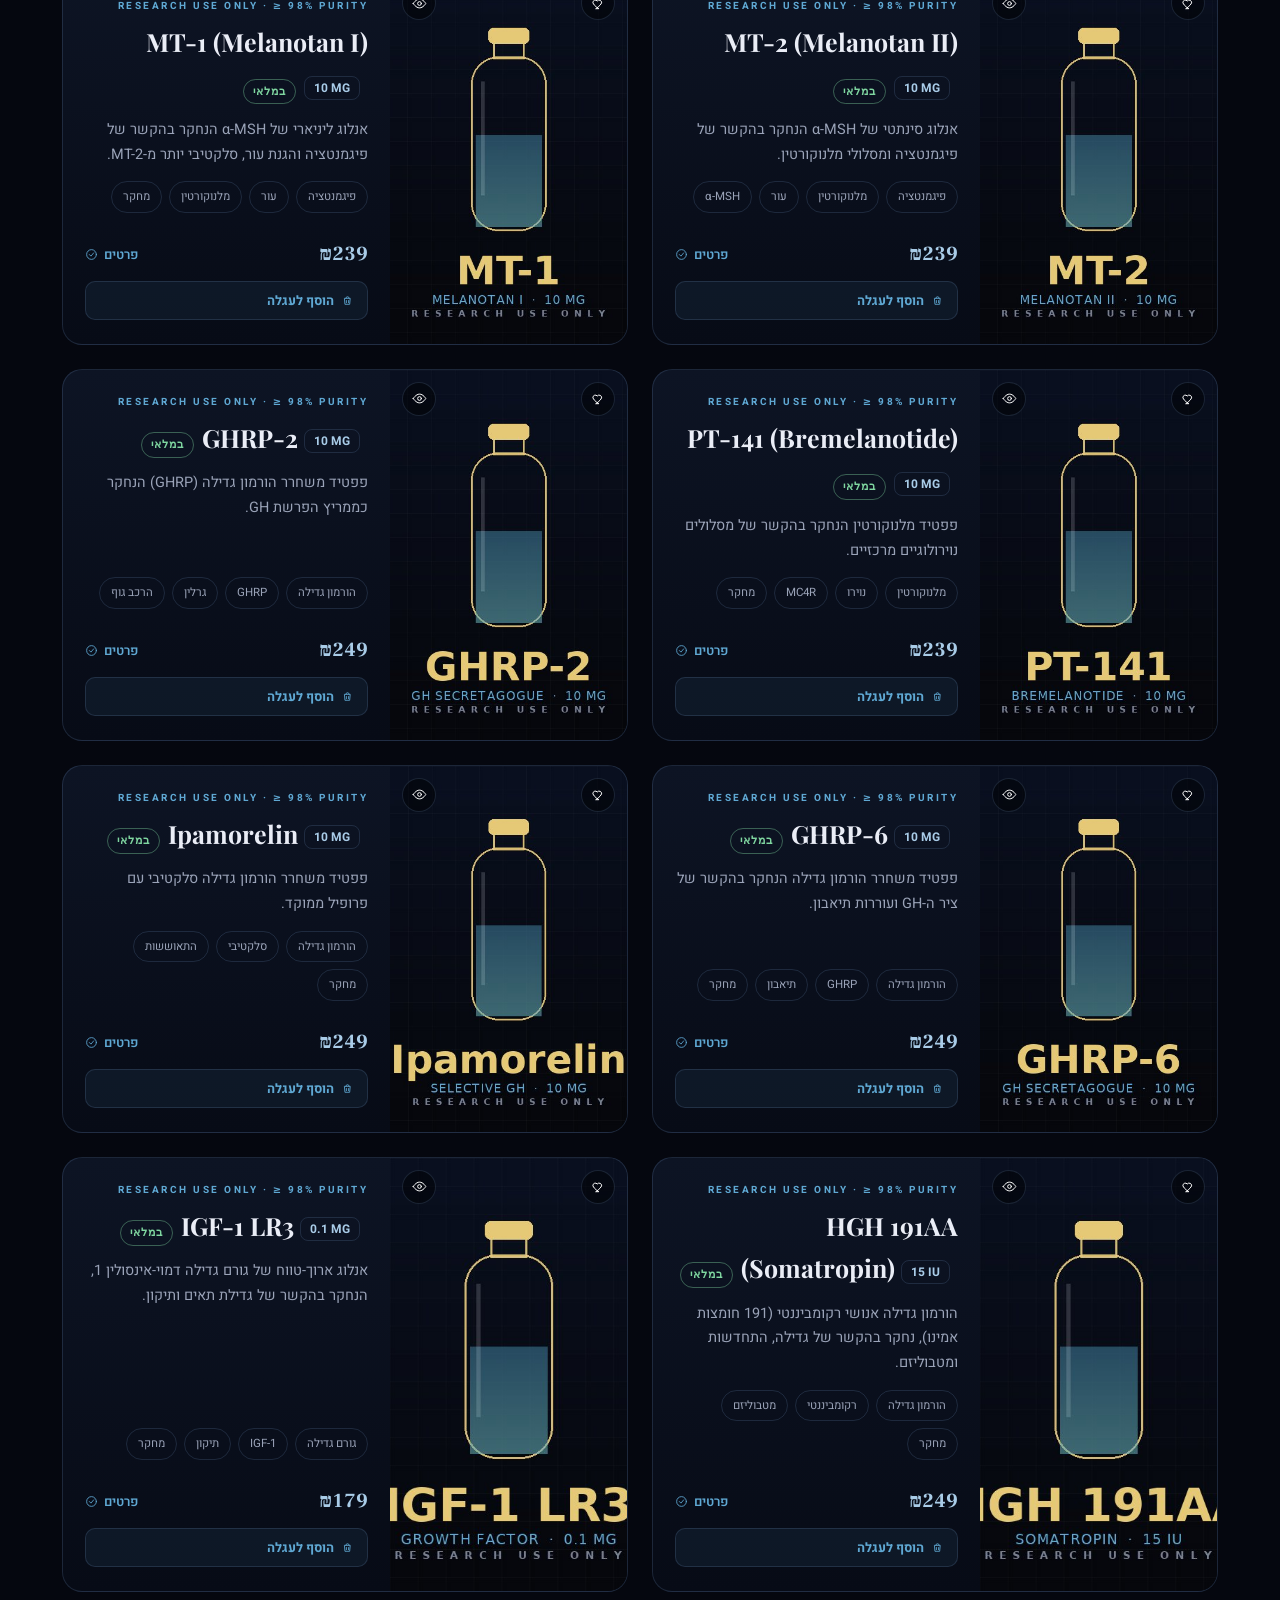
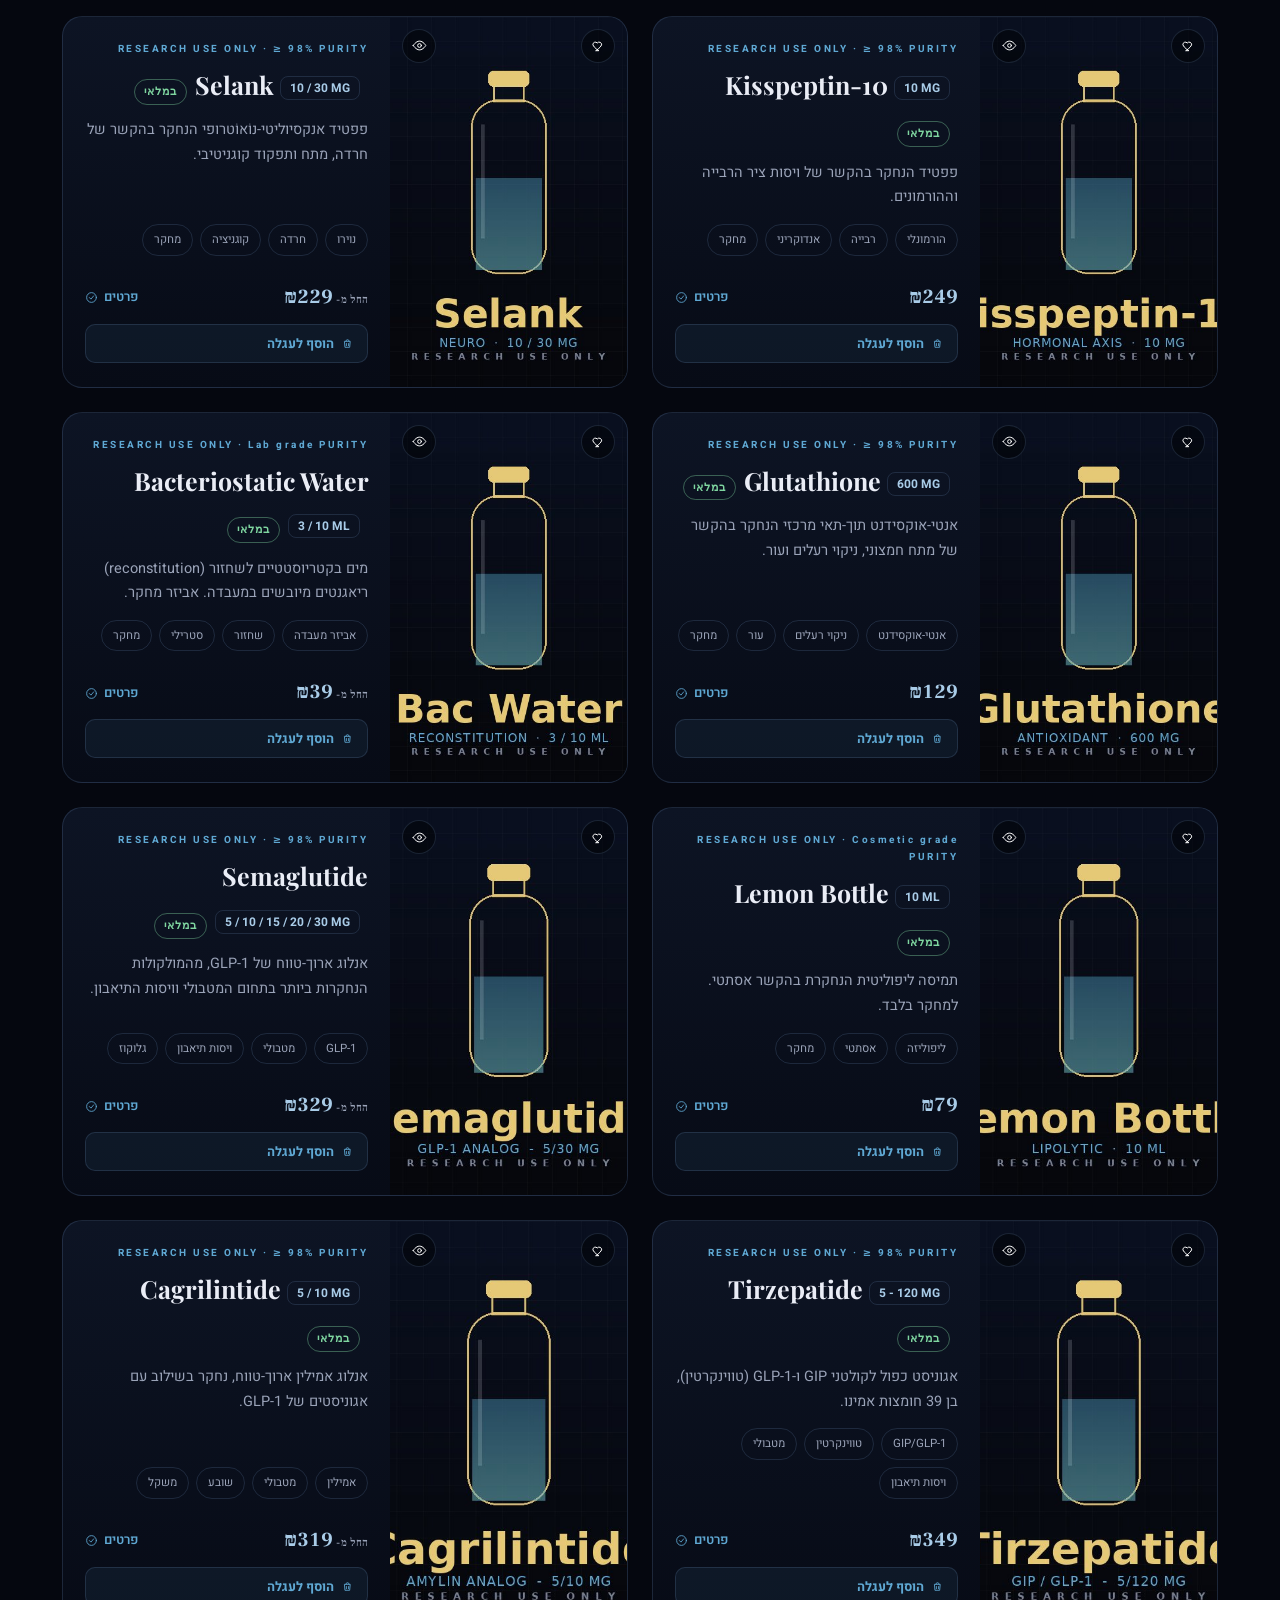
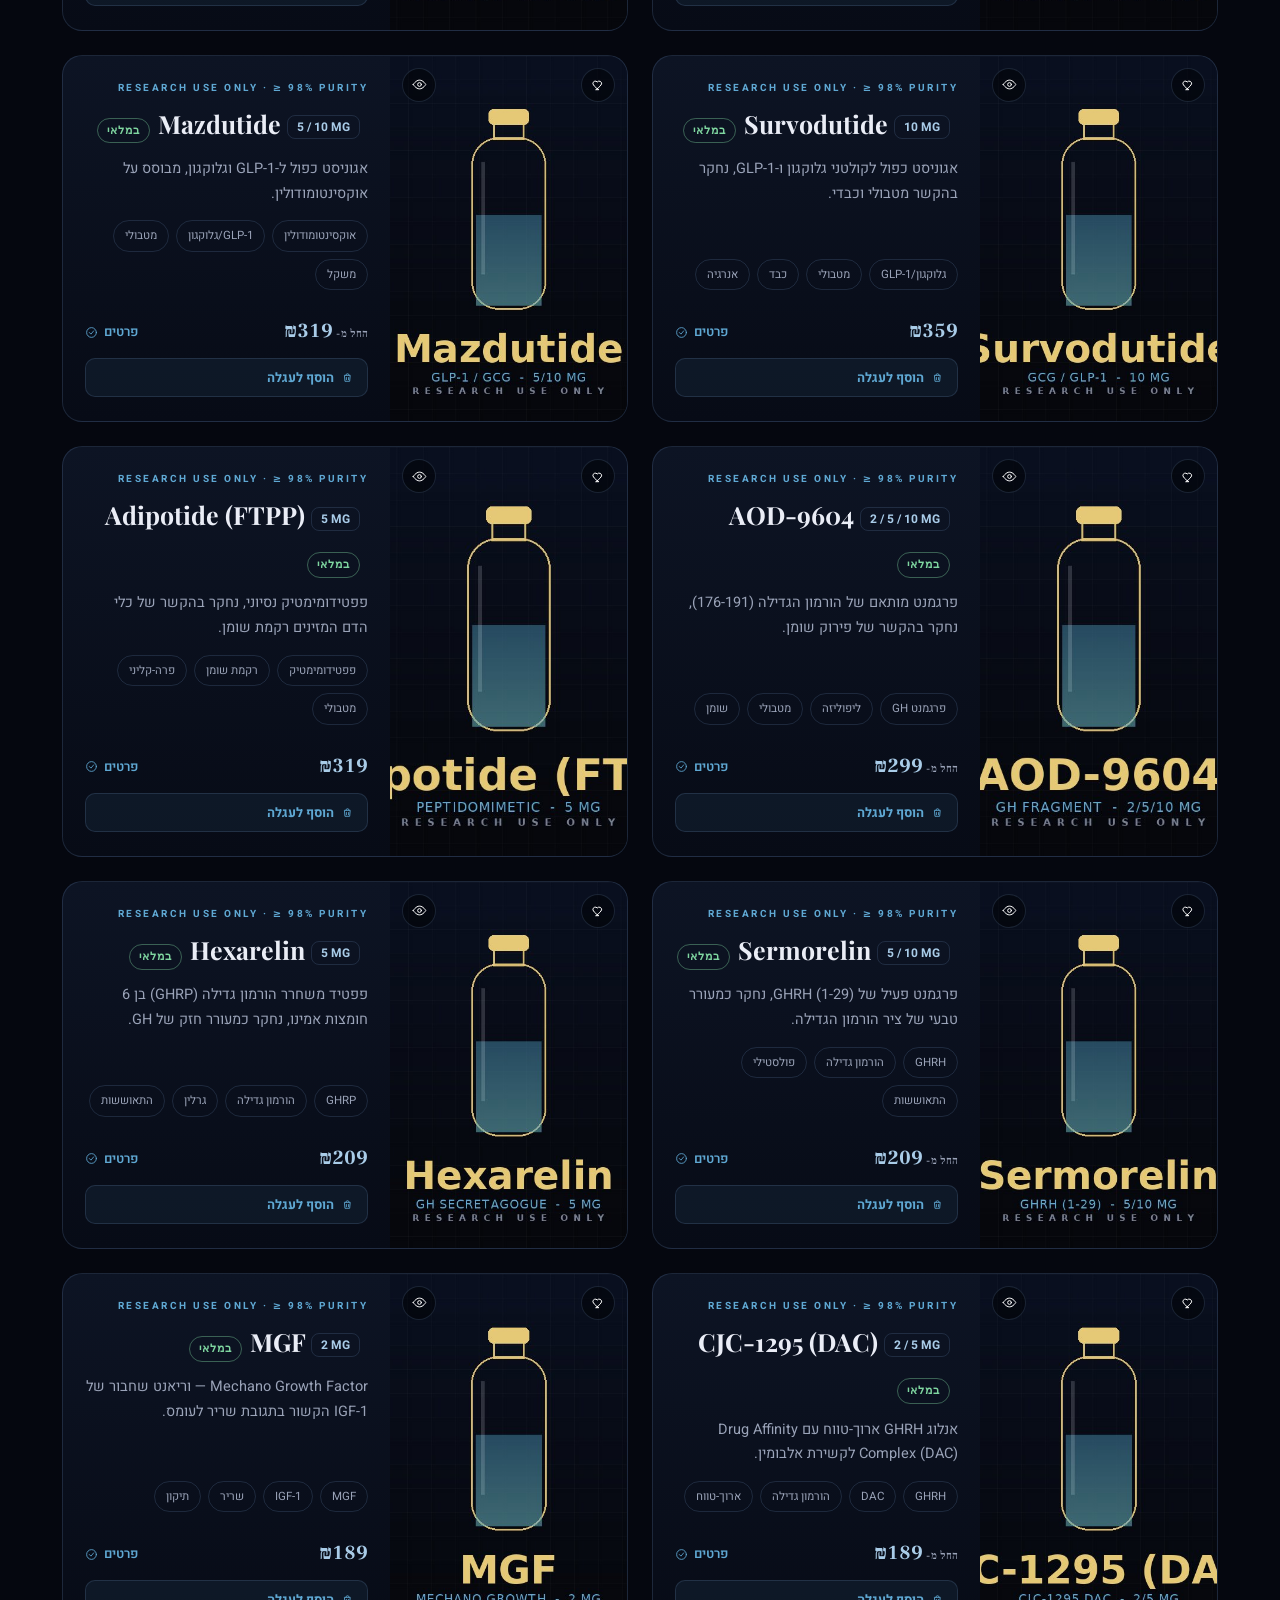
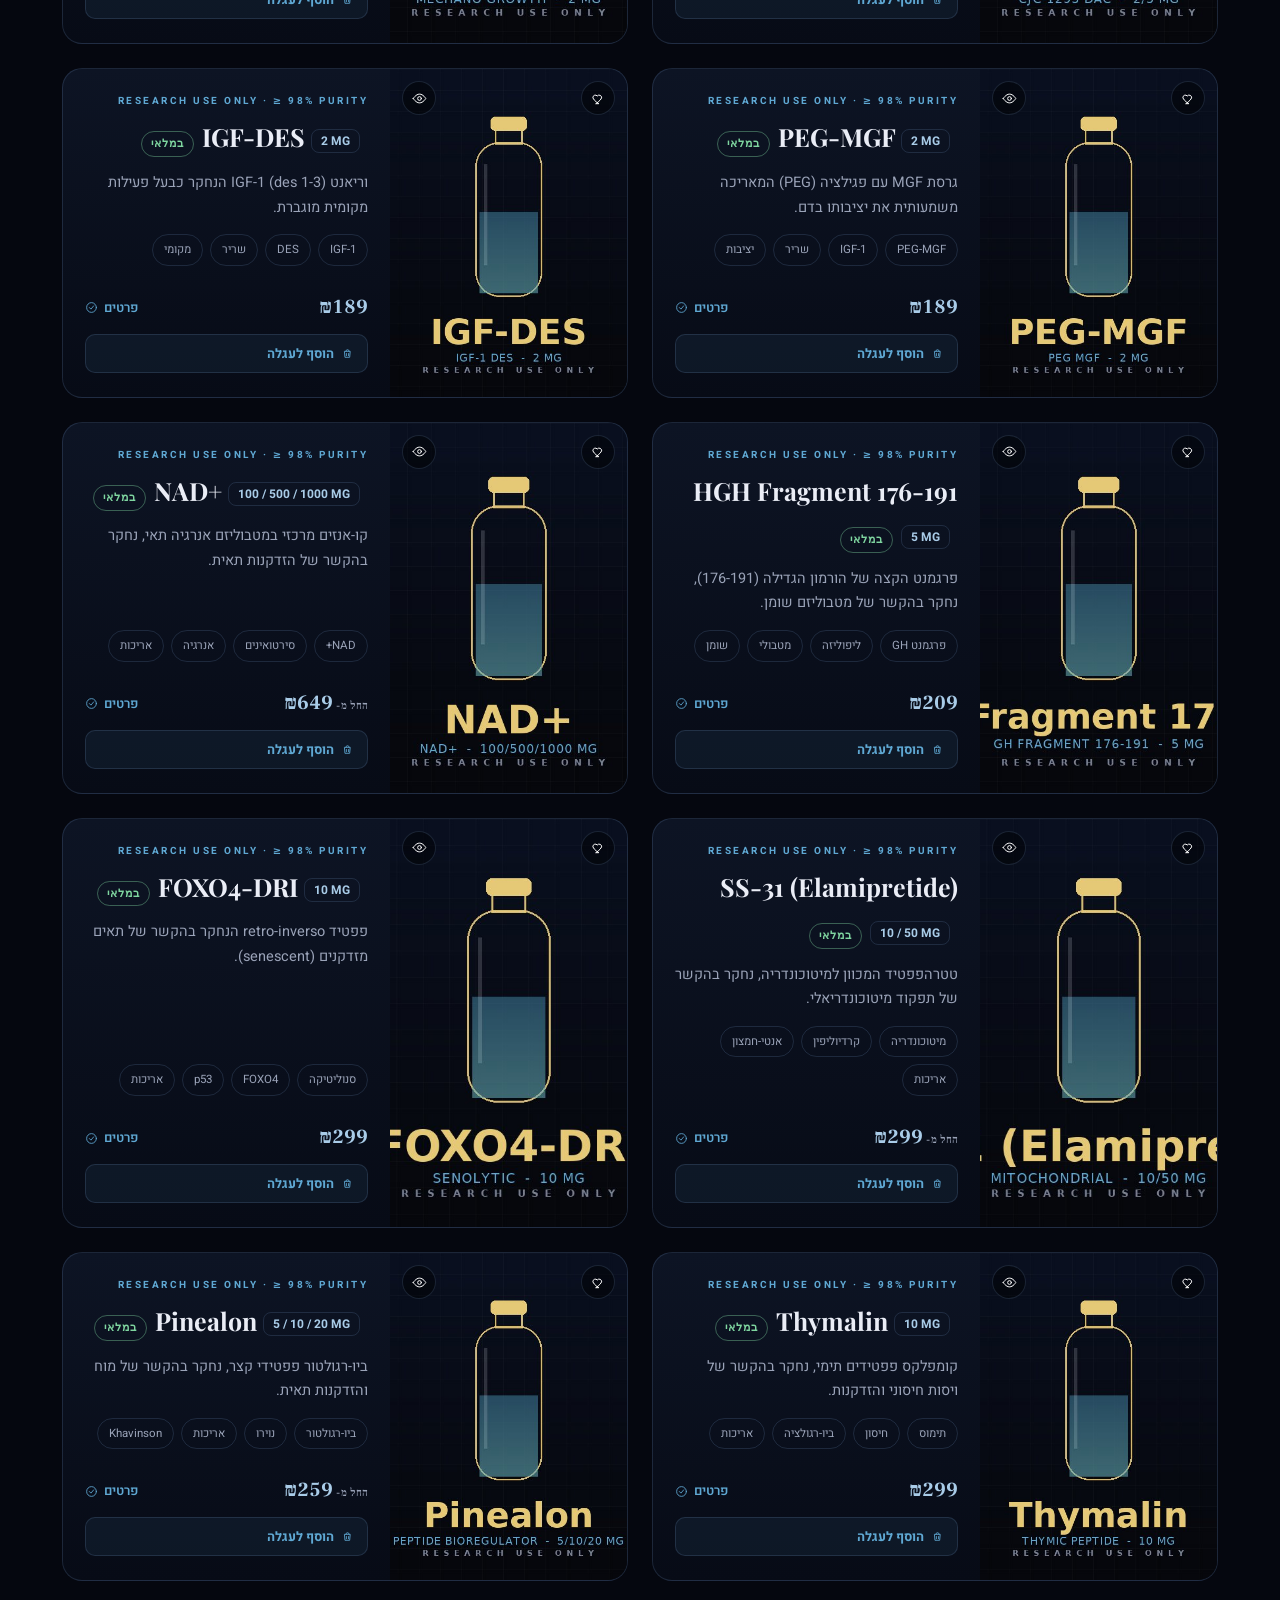
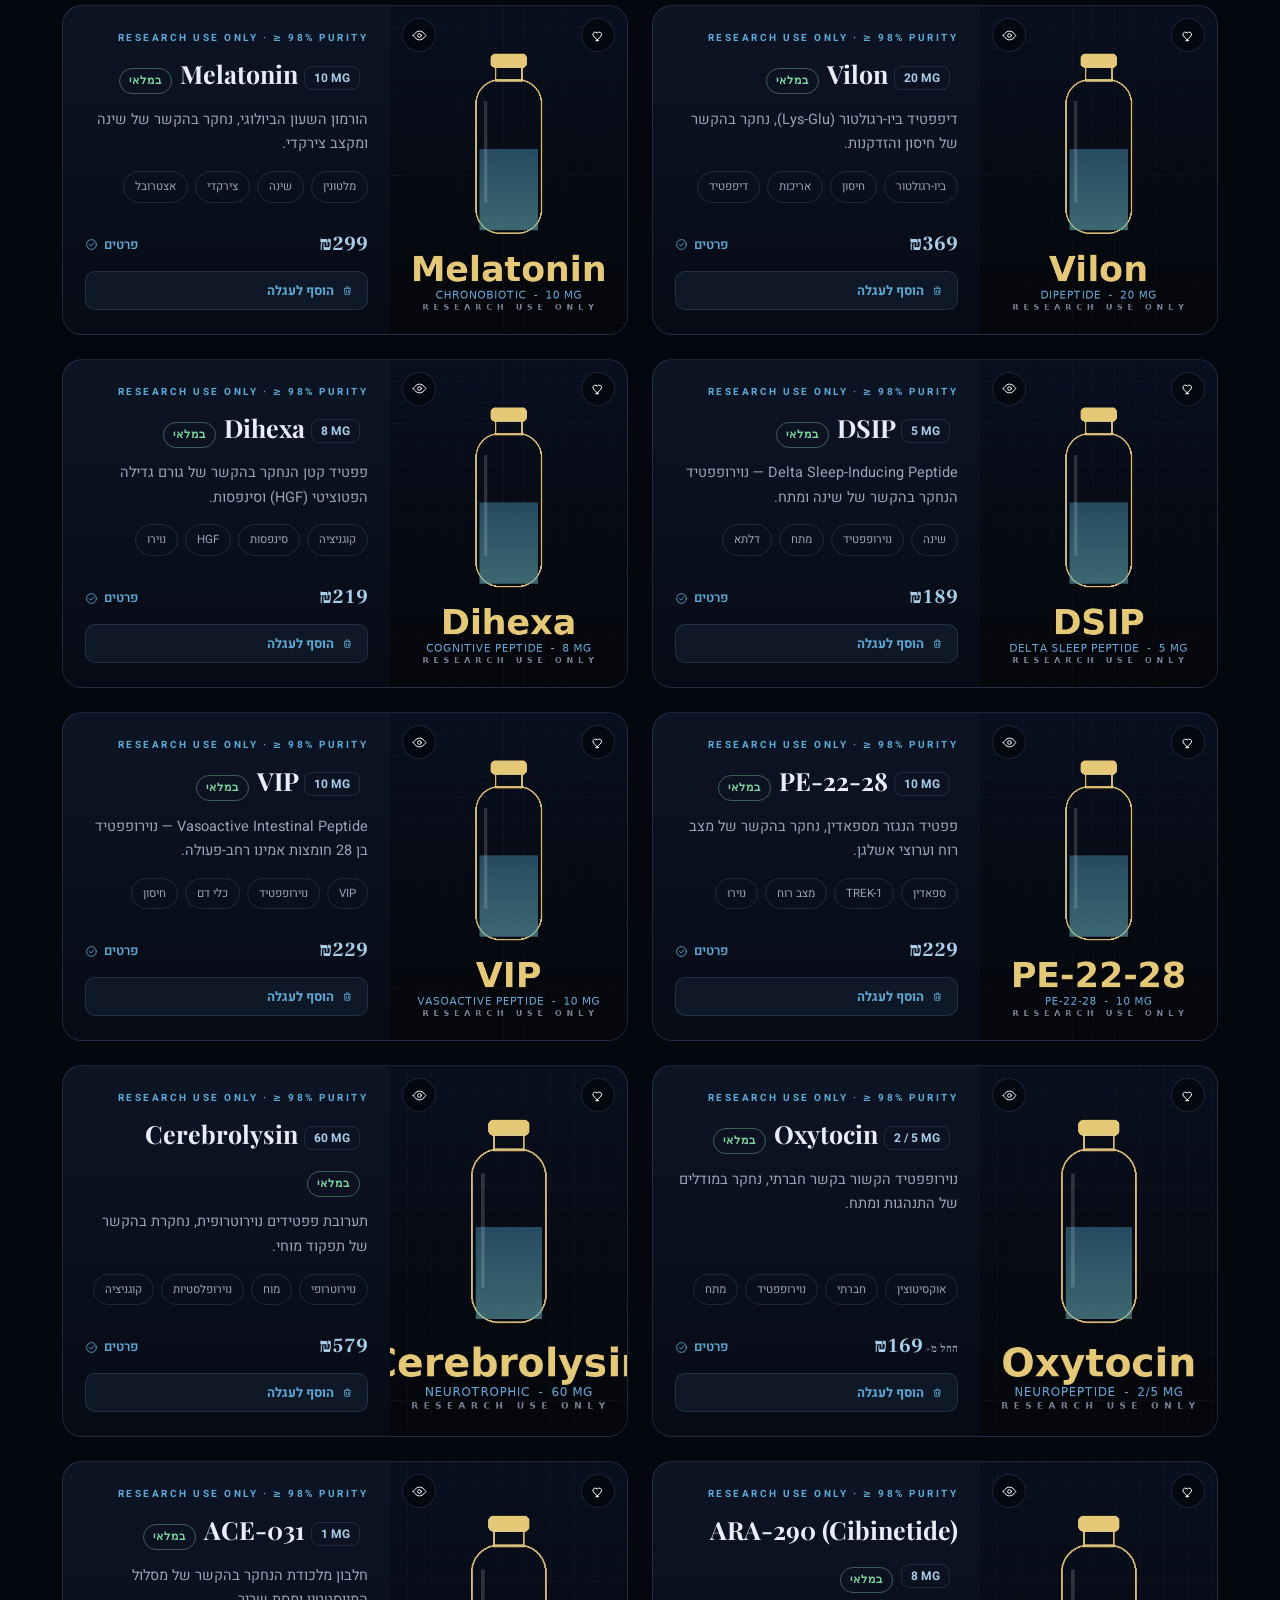
==== commit cad14547: "Add פפטידים ישראל (Peptides Israel) — sales-focused peptide sub-brand site Adapts the Isra.Peptides " ====
--- a/index.html
+++ b/index.html
@@ -1,361 +1,5053 @@
 <!DOCTYPE html>
 <html lang="he" dir="rtl">
 <head>
-<meta charset="utf-8">
-<meta name="viewport" content="width=device-width, initial-scale=1">
-<title>Surge Guru — Real-Time Crypto Explosion Scanner | סורק התפרצויות קריפטו</title>
-<meta name="description" content="Surge Guru scans 480+ coins across OKX, Kraken & Coinbase every second, ranks the hottest by 1m+3m explosiveness, and shows which surges persist across 15m/30m/45m. $34/week.">
-<link rel="canonical" href="https://wattsonworks.github.io/SG/">
-<meta property="og:title" content="Surge Guru — Catch the explosion while it's still exploding">
-<meta property="og:description" content="Real-time crypto surge scanner: 480+ coins, 1m+3m explosiveness, persistence across 15m/30m/45m, AI analysis, pattern detection.">
+<meta charset="UTF-8">
+<meta name="viewport" content="width=device-width, initial-scale=1.0, viewport-fit=cover">
+<title>פפטידים ישראל | פפטידים למחקר בטוהר ≥98% · COA · משלוח מהיר</title>
+<meta name="description" content="פפטידים ישראל (Peptides Israel) — חנות פפטידים למחקר בטוהר ≥98%, מאומתים במעבדה עם תעודת אנליזה (COA). מחירים שקופים, מלאי זמין ומשלוח מהיר בכל הארץ ולעולם. למחקר בלבד.">
+<meta name="theme-color" content="#05070f">
+<link rel="icon" href="img/logo.jpg">
+<link rel="apple-touch-icon" href="img/logo.jpg">
+<link rel="manifest" href="manifest.json">
+<meta property="og:title" content="פפטידים ישראל — פפטידים למחקר בטוהר ≥98% · COA · משלוח מהיר">
+<meta property="og:description" content="חנות פפטידים למחקר: טוהר ≥98%, COA לכל אצווה, מחירים שקופים ומשלוח מהיר. למחקר בלבד.">
+<meta property="og:image" content="img/og-image.jpg">
 <meta property="og:type" content="website">
-<meta property="og:url" content="https://wattsonworks.github.io/SG/">
-<meta property="og:image" content="https://wattsonworks.github.io/SG/og-image.svg">
-<meta property="og:site_name" content="Surge Guru">
+<meta property="og:site_name" content="Peptides Israel">
 <meta name="twitter:card" content="summary_large_image">
-<meta name="twitter:title" content="Surge Guru — Real-Time Crypto Explosion Scanner">
-<meta name="twitter:description" content="Scans 480+ coins across OKX, Kraken & Coinbase every second, ranks by 1m+3m explosiveness, shows which surges persist across 15m/30m/45m.">
-<meta name="twitter:image" content="https://wattsonworks.github.io/SG/og-image.svg">
-<meta name="theme-color" content="#0a0d12">
-<link rel="icon" href="favicon.svg" type="image/svg+xml">
-
-<script type="application/ld+json">
-{
-  "@context": "https://schema.org",
-  "@graph": [
-    {
-      "@type": "SoftwareApplication",
-      "@id": "https://wattsonworks.github.io/SG/#app",
-      "name": "Surge Guru",
-      "alternateName": "Surge Guru — Real-Time Crypto Explosion Scanner",
-      "applicationCategory": "FinanceApplication",
-      "applicationSubCategory": "Crypto market scanner",
-      "operatingSystem": "Web",
-      "url": "https://wattsonworks.github.io/SG/",
-      "image": "https://wattsonworks.github.io/SG/og-image.svg",
-      "description": "A real-time crypto explosion scanner that ranks 480+ coins across OKX, Kraken and Coinbase by 1m+3m explosiveness and shows which surges persist across 15m/30m/45m, with AI analysis and pattern detection.",
-      "inLanguage": ["en", "he", "ar"],
-      "offers": {
-        "@type": "Offer",
-        "price": "34",
-        "priceCurrency": "USD",
-        "priceSpecification": {
-          "@type": "UnitPriceSpecification",
-          "price": "34",
-          "priceCurrency": "USD",
-          "unitText": "week",
-          "billingDuration": 1,
-          "billingIncrement": 1
-        },
-        "category": "Subscription",
-        "url": "https://wattsonworks.github.io/SG/checkout.html"
-      },
-      "publisher": { "@id": "https://wattsonworks.github.io/SG/#avi-mor" }
-    },
-    {
-      "@type": "WebSite",
-      "@id": "https://wattsonworks.github.io/SG/#website",
-      "url": "https://wattsonworks.github.io/SG/",
-      "name": "Surge Guru",
-      "inLanguage": ["en", "he", "ar"],
-      "publisher": { "@id": "https://wattsonworks.github.io/SG/#avi-mor" }
-    },
-    {
-      "@type": "Organization",
-      "@id": "https://wattsonworks.github.io/SG/#avi-mor",
-      "name": "Avi Mor",
-      "alternateName": "אבי מור",
-      "legalName": "Avi Mor",
-      "taxID": "303092126",
-      "vatID": "303092126",
-      "identifier": [{
-        "@type": "PropertyValue",
-        "propertyID": "Israeli Osek Murshe (עוסק מורשה)",
-        "value": "303092126"
-      }],
-      "address": { "@type": "PostalAddress", "addressCountry": "IL" },
-      "sameAs": ["https://github.com/wattsonworks"]
-    }
-  ]
-}
-</script>
+<meta name="twitter:title" content="פפטידים ישראל — פפטידים למחקר בטוהר ≥98%">
+<meta name="twitter:description" content="חנות פפטידים למחקר: טוהר ≥98%, COA לכל אצווה, משלוח מהיר. למחקר בלבד.">
+<meta name="twitter:image" content="img/banner.jpg">
+<link rel="canonical" id="canonicalLink" href="">
+<meta property="og:url" id="ogUrl" content="">
+<script type="application/ld+json" id="ldOrg">{"@context":"https://schema.org","@type":"Organization","name":"Peptides Israel","alternateName":"Amino Chains Solutions","description":"Research-use-only peptide reference, library and catalog. Educational content only; not for human consumption.","areaServed":"Worldwide","sameAs":["https://instagram.com/peptides.israel","https://facebook.com/PeptidesIsrael","https://x.com/wattsonworks","https://www.tiktok.com/@peptides.israel","https://discord.gg/PHsJbnAH8J"]}</script>
 <link rel="preconnect" href="https://fonts.googleapis.com">
 <link rel="preconnect" href="https://fonts.gstatic.com" crossorigin>
-<link href="https://fonts.googleapis.com/css2?family=Inter:wght@400;600;700;800&family=Heebo:wght@400;600;700;800&family=JetBrains+Mono:wght@400;700&display=swap" rel="stylesheet">
-<link rel="stylesheet" href="assets/css/sg.css">
+<link href="https://fonts.googleapis.com/css2?family=Frank+Ruhl+Libre:wght@400;500;700;900&family=Heebo:wght@300;400;500;700;800&family=Playfair+Display:ital,wght@0,500;0,700;1,500&display=swap" rel="stylesheet">
 <style>
-  .sgx--sg .sgx-row{grid-template-columns:1fr .82fr repeat(5,1fr)}
-  .hero h1 .g{text-shadow:0 0 26px var(--green-glow)}
+:root{
+  --bg:#05070f; --bg2:#0a0f1d; --panel:#0d1424; --panel2:#111a30;
+  --line:rgba(122,162,207,.18); --line2:rgba(122,162,207,.32);
+  --gold:#6fa3cf; --gold-2:#a9cce8; --gold-deep:#3f6b96;
+  --cyan:#5fa8d3; --cyan-deep:#2e6c97;
+  --ink:#eaedf6; --muted:#9aa3b8; --muted-2:#6c7690;
+}
+*{margin:0;padding:0;box-sizing:border-box}
+html{scroll-behavior:smooth;-webkit-text-size-adjust:100%;text-size-adjust:100%;overflow-x:hidden}
+html,body{overscroll-behavior-x:none;max-width:100%;width:100%}
+body{background:var(--bg);color:var(--ink);font-family:"Heebo",system-ui,"Segoe UI","Noto Sans","Noto Sans Arabic","Noto Naskh Arabic",Arial,sans-serif;line-height:1.7;overflow-x:hidden;-webkit-font-smoothing:antialiased;-webkit-tap-highlight-color:transparent;position:relative;min-height:100vh;min-height:100svh}
+html[lang="ar"] .eyebrow,html[lang="ar"] .tag,html[lang="ar"] .ruo,html[lang="ar"] .kbd-hint{letter-spacing:0}
+@supports(overflow:clip){html,body{overflow-x:clip}}
+@media (prefers-reduced-motion:reduce){*{animation-duration:.001ms!important;animation-iteration-count:1!important;transition-duration:.001ms!important;scroll-behavior:auto!important}}
+body::before{content:"";position:fixed;inset:0;z-index:0;pointer-events:none;
+  background:radial-gradient(900px 600px at 85% -5%,rgba(95,168,211,.10),transparent 60%),
+  radial-gradient(800px 700px at 5% 15%,rgba(122,162,207,.07),transparent 60%),
+  radial-gradient(1000px 800px at 50% 120%,rgba(46,108,151,.10),transparent 55%)}
+.hexbg{position:fixed;inset:0;z-index:0;opacity:.05;pointer-events:none;
+  background-image:linear-gradient(transparent 0 31px,rgba(122,162,207,.5) 31px 32px),linear-gradient(90deg,transparent 0 31px,rgba(122,162,207,.5) 31px 32px);
+  background-size:32px 32px;mask-image:radial-gradient(70% 60% at 50% 30%,#000,transparent 80%);-webkit-mask-image:radial-gradient(70% 60% at 50% 30%,#000,transparent 80%)}
+.wrap{position:relative;z-index:2;max-width:1200px;margin:0 auto;padding:0 22px}
+svg.ic{width:1em;height:1em;stroke:currentColor;stroke-width:1.6;fill:none;stroke-linecap:round;stroke-linejoin:round;vertical-align:-.12em}
+a{color:inherit}
+
+/* progress */
+#prog{position:fixed;top:0;inset-inline:0;height:3px;z-index:100;background:linear-gradient(90deg,var(--gold-2),var(--gold-deep));width:0;box-shadow:0 0 12px rgba(122,162,207,.6)}
+
+/* nav */
+header.nav{position:sticky;top:0;z-index:60;backdrop-filter:blur(14px);-webkit-backdrop-filter:blur(14px);background:rgba(5,7,15,.72);border-bottom:1px solid var(--line);padding-inline:env(safe-area-inset-left) env(safe-area-inset-right)}
+.nav-in{max-width:1200px;margin:0 auto;padding:11px 22px;display:flex;align-items:center;justify-content:space-between;gap:16px}
+.brand{display:flex;align-items:center;gap:11px;text-decoration:none;cursor:pointer}
+.brand img{width:44px;height:44px;border-radius:50%;box-shadow:0 0 0 1px var(--line),0 8px 24px rgba(0,0,0,.5)}
+.brand>span{display:flex;flex-direction:column;justify-content:center;line-height:1}
+.brand .bn{font-family:"Playfair Display",serif;font-size:20px;letter-spacing:.3px;line-height:1}
+.brand .bn b{color:var(--gold-2)}
+.brand .bs{font-size:9px;letter-spacing:3px;color:var(--muted);margin-top:3px}
+nav.links{display:flex;gap:22px;align-items:center}
+nav.links a{color:var(--muted);text-decoration:none;font-size:14.5px;font-weight:500;position:relative;transition:color .25s;cursor:pointer;white-space:nowrap}
+nav.links a::after{content:"";position:absolute;inset-inline-start:0;bottom:-6px;height:2px;width:0;background:linear-gradient(90deg,var(--gold-2),var(--gold-deep));transition:width .3s}
+nav.links a:hover,nav.links a.cur{color:var(--ink)}nav.links a:hover::after,nav.links a.cur::after{width:100%}
+.tools{display:flex;align-items:center;gap:10px}
+.lang{background:rgba(255,255,255,.03);border:1px solid var(--line);color:var(--gold-2);border-radius:9px;padding:7px 12px;font-size:13px;font-weight:700;cursor:pointer;letter-spacing:1px;transition:border-color .2s}
+.lang:hover{border-color:var(--gold)}
+.menu-btn{display:none;background:none;border:1px solid var(--line);color:var(--gold-2);border-radius:10px;padding:7px 11px;font-size:16px;cursor:pointer}
+
+/* views */
+.view{display:none;animation:fade .5s}
+.view.active{display:block}
+@keyframes fade{from{opacity:0;transform:translateY(10px)}to{opacity:1;transform:none}}
+
+/* hero */
+.hero{position:relative;padding:70px 0 54px;overflow:hidden}
+.helix{position:absolute;top:-60px;inset-inline-end:-6%;width:34%;max-width:460px;opacity:.16;filter:drop-shadow(0 0 40px rgba(95,168,211,.18));
+  mask-image:linear-gradient(to var(--fade,left),transparent,#000 60%);-webkit-mask-image:linear-gradient(to var(--fade,left),transparent,#000 60%);
+  animation:floaty 9s ease-in-out infinite;z-index:0;pointer-events:none}
+@keyframes floaty{0%,100%{transform:translateY(0)}50%{transform:translateY(-16px)}}
+.hero-grid{position:relative;z-index:3;display:grid;grid-template-columns:1.05fr .95fr;gap:40px;align-items:center}
+.hero-logo{width:80px;height:80px;border-radius:50%;box-shadow:0 0 0 1px var(--line),0 18px 50px rgba(0,0,0,.6);margin-bottom:20px}
+.eyebrow{display:inline-flex;align-items:center;gap:9px;font-size:11px;letter-spacing:5px;color:var(--gold-2);border:1px solid var(--line);border-radius:40px;padding:7px 16px;margin-bottom:20px}
+.hero h1{font-family:"Frank Ruhl Libre",serif;font-weight:900;font-size:clamp(38px,7vw,70px);line-height:1.04;letter-spacing:-.5px}
+.hero h1 .g,.g{background:linear-gradient(120deg,var(--gold-2),var(--gold) 55%,var(--gold-deep));-webkit-background-clip:text;background-clip:text;color:transparent}
+.hero .lead{color:var(--muted);font-size:clamp(16px,2vw,19px);max-width:30em;margin:18px 0 10px}
+.hero .en-i{font-family:"Playfair Display",serif;font-style:italic;color:var(--cyan);font-size:17px}
+.cta{display:flex;gap:13px;margin-top:28px;flex-wrap:wrap}
+.btn{display:inline-flex;align-items:center;gap:9px;text-decoration:none;font-weight:700;font-size:15px;border-radius:12px;padding:13px 25px;transition:transform .2s,box-shadow .25s,border-color .25s;cursor:pointer;border:0}
+.btn-g{background:linear-gradient(120deg,var(--gold-2),var(--gold-deep));color:#071321;box-shadow:0 10px 30px rgba(122,162,207,.28)}
+.btn-g:hover{transform:translateY(-3px);box-shadow:0 16px 40px rgba(122,162,207,.4)}
+.btn-o{border:1px solid var(--line);color:var(--ink);background:rgba(255,255,255,.02)}
+.btn-o:hover{border-color:var(--gold);transform:translateY(-3px)}
+.hero-art{position:relative;display:flex;align-items:center}
+.hero-art img{width:100%;border-radius:20px;border:1px solid var(--line);box-shadow:0 30px 80px rgba(0,0,0,.6)}
+.hstats{display:flex;gap:30px;flex-wrap:wrap;margin:24px 0 4px}
+.hstat{display:flex;flex-direction:column;gap:5px}
+.hstat .num{font-family:"Frank Ruhl Libre",serif;font-size:27px;font-weight:700;color:var(--gold-2);line-height:1}
+.hstat .lbl{font-size:11.5px;color:var(--muted);letter-spacing:.4px}
+.hchips{display:flex;gap:9px;flex-wrap:wrap;margin-top:22px}
+.hchip{background:rgba(255,255,255,.02);border:1px solid var(--line);color:var(--muted);border-radius:30px;padding:7px 15px;font-size:12.5px;cursor:pointer;font-family:inherit;transition:.2s}
+.hchip:hover{border-color:var(--gold);color:var(--ink);transform:translateY(-2px)}
+.spotlight{position:relative;width:100%;background:linear-gradient(180deg,var(--panel2),var(--bg2));border:1px solid var(--line2);border-radius:20px;padding:28px;box-shadow:0 30px 80px rgba(0,0,0,.5);cursor:pointer;transition:opacity .26s,transform .25s,border-color .25s}
+.spotlight:hover{border-color:var(--gold);transform:translateY(-3px)}
+.spotlight.fade{opacity:0}
+.sl-top{display:flex;justify-content:space-between;align-items:center;gap:10px;margin-bottom:14px}
+.sl-tag{font-size:10.5px;letter-spacing:2px;color:var(--gold-2);border:1px solid var(--line);border-radius:30px;padding:5px 12px;text-transform:uppercase}
+.sl-cat{font-size:11px;color:var(--cyan);letter-spacing:.5px}
+.sl-name{font-family:"Frank Ruhl Libre",serif;font-size:30px;color:var(--ink);margin:0 0 12px;line-height:1.1}
+.sl-meta{display:flex;flex-wrap:wrap;gap:8px 18px;font-size:12.5px;color:var(--muted);margin-bottom:14px;font-variant-numeric:tabular-nums}
+.sl-meta b{color:var(--gold-2);font-weight:700;margin-inline-end:4px}
+.sl-sum{font-size:14px;color:var(--muted);line-height:1.6;margin-bottom:20px;overflow-wrap:anywhere}
+.sl-btn{pointer-events:none}
+.ticker{margin-top:30px;border-top:1px solid var(--line);border-bottom:1px solid var(--line);overflow:hidden;white-space:nowrap;padding:11px 0;-webkit-mask-image:linear-gradient(90deg,transparent,#000 7%,#000 93%,transparent);mask-image:linear-gradient(90deg,transparent,#000 7%,#000 93%,transparent)}
+.ticker-in{display:inline-block;white-space:nowrap;animation:tkmove 42s linear infinite}
+.ticker:hover .ticker-in{animation-play-state:paused}
+.tk{font-size:12px;color:var(--muted);letter-spacing:1.5px;text-transform:uppercase;padding:0 2px}
+.tkdot{color:var(--gold-2);padding:0 13px}
+@keyframes tkmove{from{transform:translateX(0)}to{transform:translateX(-50%)}}
+@media(max-width:820px){.hero-grid{grid-template-columns:1fr;gap:30px}.hstats{gap:22px}.sl-name{font-size:26px}}
+@media(prefers-reduced-motion:reduce){.ticker-in{animation:none}}
+.brand-banner{padding:46px 0 8px}
+.bb-frame{max-width:760px;margin:0 auto;border:1px solid var(--line2);border-radius:22px;overflow:hidden;box-shadow:0 34px 90px rgba(0,0,0,.55);position:relative}
+.bb-frame img{display:block;width:100%;height:auto}
+@media(max-width:820px){.brand-banner{padding:30px 0 0}}
+.jgate{display:grid;grid-template-columns:1fr 1fr;gap:18px;max-width:760px;margin:24px auto 0}
+.jcard{background:var(--panel2);border:1px solid var(--line);border-radius:16px;padding:22px}
+.jcard h3{margin:0 0 8px;font-size:17px;color:var(--ink)}
+.jinput{width:100%;background:var(--bg2);border:1px solid var(--line2);border-radius:10px;color:var(--ink);padding:11px 13px;font-family:inherit;font-size:14px;margin:8px 0;letter-spacing:.5px}
+.jinput:focus{outline:none;border-color:var(--gold)}
+.jbar{display:flex;justify-content:space-between;align-items:center;gap:10px;flex-wrap:wrap;margin:6px 0 18px;border-bottom:1px solid var(--line);padding-bottom:14px}
+.jsync{font-size:12px;color:var(--cyan);letter-spacing:.5px}
+.btn-xs{padding:7px 13px;font-size:12.5px}
+.jnew{background:rgba(122,162,207,.08);border:1px solid var(--gold-deep);border-radius:12px;padding:14px 16px;margin-bottom:16px}
+.jnew code{color:var(--gold-2);font-size:15px;letter-spacing:1px;font-family:ui-monospace,Menlo,monospace}
+.jtext{width:100%;background:var(--bg2);border:1px solid var(--line2);border-radius:12px;color:var(--ink);padding:13px;font-family:inherit;font-size:14px;line-height:1.6;resize:vertical}
+.jtext:focus{outline:none;border-color:var(--gold)}
+.jlogadd{display:flex;gap:8px;margin-bottom:12px}.jlogadd .jinput{margin:0}
+.jlog{display:flex;align-items:center;gap:10px;padding:9px 0;border-bottom:1px solid var(--line)}
+.jlog-d{font-size:11px;color:var(--muted-2);font-variant-numeric:tabular-nums;flex:none}
+.jlog-t{flex:1;font-size:13.5px;color:var(--ink)}
+.jdel{background:none;border:none;color:var(--muted-2);font-size:18px;cursor:pointer;line-height:1}.jdel:hover{color:#e08}
+.jchips{display:flex;flex-wrap:wrap;gap:8px}
+.jchip{background:var(--panel2);border:1px solid var(--line);border-radius:30px;padding:7px 14px;font-size:12.5px;color:var(--gold-2);text-decoration:none;transition:.2s}
+.jchip:hover{border-color:var(--gold);transform:translateY(-2px)}
+@media(max-width:560px){.jgate{grid-template-columns:1fr}}
+.md-body{font-size:15.5px;line-height:1.8;color:var(--ink-2)}
+.md-body h2{font-family:"Frank Ruhl Libre",serif;font-size:24px;color:var(--ink);margin:28px 0 10px}
+.md-body h3{font-size:18px;color:var(--gold-2);margin:22px 0 8px}
+.md-body p{margin:0 0 14px}
+.md-body ul,.md-body ol{margin:0 0 16px;padding-inline-start:22px}
+.md-body li{margin:5px 0}
+.md-body a{color:var(--cyan)}
+.md-body blockquote{border-inline-start:3px solid var(--gold-deep);margin:16px 0;padding:6px 16px;color:var(--muted);background:rgba(122,162,207,.05);border-radius:0 10px 10px 0}
+.md-body code{background:var(--bg2);border:1px solid var(--line);border-radius:6px;padding:1px 6px;font-size:.9em}
+.md-body hr{border:none;border-top:1px solid var(--line);margin:24px 0}
+.md-body strong{color:var(--ink)}
+.hero-art .glow{position:absolute;inset:-2px;border-radius:22px;background:linear-gradient(120deg,rgba(122,162,207,.35),rgba(95,168,211,.25));filter:blur(26px);z-index:-1;opacity:.6}
+
+/* trust */
+.trust{border-block:1px solid var(--line);background:rgba(13,20,36,.5);margin-top:32px}
+.trust-in{display:grid;grid-template-columns:repeat(4,1fr);max-width:1200px;margin:0 auto}
+.trust-in div{padding:20px 14px;text-align:center;border-inline-start:1px solid var(--line)}
+.trust-in div:first-child{border:none}
+.trust-in .k{font-family:"Frank Ruhl Libre",serif;font-weight:700;color:var(--gold-2);font-size:16px}
+.trust-in .v{color:var(--muted);font-size:12.5px;margin-top:3px}
+
+/* generic section */
+section.blk{padding:78px 0;position:relative}
+.page-head{padding:54px 0 8px}
+.tag{font-size:12px;letter-spacing:4px;color:var(--cyan);font-weight:700;margin-bottom:13px}
+h2{font-family:"Frank Ruhl Libre",serif;font-weight:900;font-size:clamp(28px,4.4vw,46px);line-height:1.1;letter-spacing:-.4px}
+h3{font-family:"Frank Ruhl Libre",serif}
+.split{display:grid;grid-template-columns:1fr 1fr;gap:46px;align-items:center}
+.figure{position:relative}
+.figure img{width:100%;border-radius:18px;border:1px solid var(--line);box-shadow:0 24px 60px rgba(0,0,0,.55);cursor:zoom-in}
+.body-txt{color:var(--muted);font-size:17px;margin-top:16px}
+.body-txt strong{color:var(--ink)}
+.chips{display:flex;flex-wrap:wrap;gap:9px;margin-top:20px}
+.chip{font-size:13px;color:var(--gold-2);border:1px solid var(--line);border-radius:30px;padding:7px 14px;background:rgba(122,162,207,.05)}
+.center{text-align:center;max-width:780px;margin-inline:auto}
+
+/* systems / cards */
+.grid4{display:grid;grid-template-columns:repeat(4,1fr);gap:18px}
+.card{background:linear-gradient(180deg,var(--panel),var(--bg2));border:1px solid var(--line);border-radius:16px;padding:26px 20px;transition:transform .3s,border-color .3s,box-shadow .3s}
+.card:hover{transform:translateY(-6px);border-color:var(--gold);box-shadow:0 20px 50px rgba(0,0,0,.5)}
+.card .ico{font-size:30px;color:var(--gold-2);margin-bottom:12px;display:inline-flex}
+.card h3{font-size:20px;color:var(--gold-2);margin-bottom:7px}
+.card p{color:var(--muted);font-size:14.5px}
+
+/* products */
+.prod-grid{display:grid;grid-template-columns:repeat(2,1fr);gap:24px}
+.prod{position:relative;background:linear-gradient(180deg,var(--panel),#070b16);border:1px solid var(--line);border-radius:20px;overflow:hidden;display:grid;grid-template-columns:42% 58%;transition:transform .3s,border-color .3s,box-shadow .3s;cursor:pointer}
+.prod:hover{transform:translateY(-7px);border-color:var(--gold);box-shadow:0 28px 70px rgba(0,0,0,.6)}
+.prod .pimg{position:relative;overflow:hidden;min-height:210px}
+.prod .pimg img{width:100%;height:100%;object-fit:cover;display:block;transition:transform .5s}
+.prod:hover .pimg img{transform:scale(1.06)}
+.prod .pbody{padding:24px 22px;display:flex;flex-direction:column}
+.ruo{font-size:10px;letter-spacing:2.5px;color:var(--cyan);font-weight:700}
+.prod h3{font-family:"Playfair Display",serif;font-weight:700;font-size:25px;margin:6px 0 2px}
+.mg{font-family:"Heebo";font-size:12px;color:var(--gold-2);border:1px solid var(--line);border-radius:8px;padding:2px 9px;margin-inline-start:8px;vertical-align:middle;font-weight:700;white-space:nowrap}
+.prod p{color:var(--muted);font-size:14.5px;margin:10px 0 14px}
+.ptags{display:flex;flex-wrap:wrap;gap:7px;margin-top:auto}
+.ptag{font-size:11.5px;color:var(--muted);border:1px solid var(--line);border-radius:20px;padding:5px 11px}
+.more{margin-top:14px;color:var(--gold-2);font-weight:700;font-size:13.5px;display:inline-flex;align-items:center;gap:6px}
+
+/* product detail */
+.pd{display:grid;grid-template-columns:.85fr 1.15fr;gap:42px;align-items:start;min-width:0}
+.pd>div{min-width:0}
+.pd .body-txt,.pd .sec p,.pd .sec div,.body-txt,.sec p,.libcard p,.post p,.bundle p,.qv p{overflow-wrap:anywhere}
+table.chem{min-width:0}
+table.chem td{word-break:break-word;white-space:normal}
+.struct2d img{height:auto}
+.view{min-width:0;max-width:100%}.wrap{min-width:0}
+.pd .pdimg img{width:100%;border-radius:20px;border:1px solid var(--line);box-shadow:0 30px 80px rgba(0,0,0,.6);cursor:zoom-in}
+.pd h1{font-family:"Playfair Display",serif;font-size:clamp(30px,5vw,46px);font-weight:700;margin:8px 0}
+.pd .sec{margin-top:26px;padding-top:22px;border-top:1px solid var(--line)}
+.pd .sec h4{font-family:"Frank Ruhl Libre",serif;font-size:18px;color:var(--gold-2);margin-bottom:8px}
+.pd .sec p{color:var(--muted);font-size:15.5px}
+.back{display:inline-flex;align-items:center;gap:7px;color:var(--muted);font-size:14px;cursor:pointer;margin-bottom:18px}
+.back:hover{color:var(--gold-2)}
+
+/* library */
+.lib-tools{display:flex;gap:12px;flex-wrap:wrap;align-items:center;margin:6px 0 26px}
+.search{flex:1;min-width:220px;display:flex;align-items:center;gap:9px;background:var(--panel);border:1px solid var(--line);border-radius:12px;padding:11px 15px}
+.search input{flex:1;background:none;border:0;outline:0;color:var(--ink);font-family:inherit;font-size:15px}
+.search .ic{color:var(--gold-2);font-size:18px}
+.pills{display:flex;gap:8px;flex-wrap:wrap}
+.pill{font-size:13px;color:var(--muted);border:1px solid var(--line);border-radius:30px;padding:8px 15px;cursor:pointer;transition:.2s;background:none;font-family:inherit}
+.pill.on,.pill:hover{color:#071321;background:linear-gradient(120deg,var(--gold-2),var(--gold-deep));border-color:transparent}
+.lib-grid{display:grid;grid-template-columns:repeat(3,1fr);gap:18px}
+.libcard{background:linear-gradient(180deg,var(--panel),var(--bg2));border:1px solid var(--line);border-radius:14px;padding:20px;transition:transform .25s,border-color .25s}
+.libcard:hover{transform:translateY(-5px);border-color:var(--gold)}
+.libcard .cat{font-size:10.5px;letter-spacing:2px;color:var(--cyan);font-weight:700;text-transform:uppercase}
+.libcard h3{font-family:"Playfair Display",serif;font-size:21px;margin:6px 0 7px}
+.libcard p{color:var(--muted);font-size:14px}
+
+/* learn stepper */
+.steps-nav{display:flex;gap:8px;flex-wrap:wrap;justify-content:center;margin:6px 0 30px}
+.stepn{width:38px;height:38px;border-radius:50%;border:1px solid var(--line);background:none;color:var(--muted);font-weight:700;cursor:pointer;font-family:inherit;transition:.2s}
+.stepn.on{background:linear-gradient(120deg,var(--gold-2),var(--gold-deep));color:#071321;border-color:transparent}
+.step{background:linear-gradient(180deg,var(--panel),var(--bg2));border:1px solid var(--line);border-radius:20px;padding:38px;max-width:900px;margin-inline:auto}
+.step .cnt{font-size:13px;letter-spacing:3px;color:var(--cyan);font-weight:700}
+.step h3{font-size:clamp(24px,4vw,34px);color:var(--gold-2);margin:6px 0 14px}
+.step p{color:var(--muted);font-size:17px}
+.step img{width:100%;max-width:560px;border-radius:14px;border:1px solid var(--line);margin-top:20px;cursor:zoom-in}
+.step-ctl{display:flex;justify-content:space-between;max-width:900px;margin:22px auto 0}
+
+/* blog */
+.blog-grid{display:grid;grid-template-columns:repeat(3,1fr);gap:22px}
+.post{background:linear-gradient(180deg,var(--panel),var(--bg2));border:1px solid var(--line);border-radius:16px;padding:26px;cursor:pointer;transition:transform .25s,border-color .25s}
+.post:hover{transform:translateY(-6px);border-color:var(--gold)}
+.post .dt{font-size:12px;color:var(--cyan);font-weight:700;letter-spacing:1px}
+.post h3{font-size:21px;color:var(--ink);margin:8px 0 9px;line-height:1.3}
+.post p{color:var(--muted);font-size:14.5px}
+.article{max-width:780px;margin-inline:auto}
+.article h1{font-family:"Frank Ruhl Libre",serif;font-size:clamp(28px,5vw,42px);font-weight:900;margin:8px 0 6px}
+.article .dt{color:var(--cyan);font-weight:700;font-size:13px}
+.article p{color:var(--muted);font-size:17px;margin-top:18px}
+
+/* faq */
+.faq{max-width:820px;margin-inline:auto}
+.qa{border:1px solid var(--line);border-radius:14px;margin-bottom:12px;overflow:hidden;background:var(--panel)}
+.qa button{width:100%;text-align:start;background:none;border:0;color:var(--ink);font-family:"Frank Ruhl Libre",serif;font-size:18px;font-weight:700;padding:18px 22px;cursor:pointer;display:flex;justify-content:space-between;gap:12px;align-items:center}
+.qa .a{max-height:0;overflow:hidden;transition:max-height .35s;color:var(--muted)}
+.qa.open .a{max-height:300px}
+.qa .a p{padding:0 22px 20px;font-size:15.5px}
+.qa .pm{color:var(--gold-2);transition:transform .3s;flex:none}
+.qa.open .pm{transform:rotate(45deg)}
+
+/* about */
+.about-grid{display:grid;grid-template-columns:repeat(3,1fr);gap:18px;margin-top:30px}
+
+/* contact */
+.contact-grid{display:grid;grid-template-columns:1fr 1fr;gap:40px;align-items:start}
+.field{margin-bottom:16px}
+.field label{display:block;font-size:13px;color:var(--muted);margin-bottom:6px}
+.field input,.field select,.field textarea{width:100%;background:var(--panel);border:1px solid var(--line);border-radius:10px;padding:12px 14px;color:var(--ink);font-family:inherit;font-size:15px;outline:0}
+.field input:focus,.field select,.field textarea:focus{border-color:var(--gold)}
+.field textarea{min-height:120px;resize:vertical}
+.cinfo .row{display:flex;gap:13px;align-items:flex-start;margin-bottom:20px}
+.cinfo .ci{font-size:22px;color:var(--gold-2);flex:none;margin-top:2px}
+.cinfo .row b{display:block;color:var(--ink);font-family:"Frank Ruhl Libre",serif;font-size:17px}
+.cinfo .row span{color:var(--muted);font-size:14.5px}
+.ok{display:none;background:rgba(95,168,211,.08);border:1px solid var(--line);border-radius:12px;padding:16px;color:var(--cyan);margin-top:12px}
+
+/* disclaimer */
+.disc{background:linear-gradient(120deg,rgba(122,162,207,.07),rgba(95,168,211,.05));border:1px solid var(--line);border-radius:20px;padding:32px 30px;display:flex;gap:20px;align-items:flex-start}
+.disc .sh{font-size:30px;color:var(--gold-2);flex:none}
+.disc h4{font-family:"Frank Ruhl Libre",serif;font-size:21px;color:var(--gold-2);margin-bottom:7px}
+.disc p{color:var(--muted);font-size:15px}
+.disc .ruo{display:inline-block;margin-top:11px;border:1px solid var(--line);border-radius:30px;padding:6px 16px;letter-spacing:3px}
+
+/* footer */
+footer{border-top:1px solid var(--line);background:rgba(5,7,15,.7);margin-top:20px;padding:48px 0 calc(32px + env(safe-area-inset-bottom))}
+.foot{display:flex;flex-direction:column;align-items:center;text-align:center;gap:13px}
+.foot img{width:84px;height:84px;border-radius:50%;box-shadow:0 0 0 1px var(--line),0 14px 40px rgba(0,0,0,.6)}
+.foot .fn{font-family:"Playfair Display",serif;font-size:23px}
+.foot .fn b{color:var(--gold-2)}
+.foot .fs{font-size:11px;letter-spacing:4px;color:var(--muted)}
+.foot .flag{font-size:12px;letter-spacing:2px;color:var(--muted)}
+.foot-links{display:flex;gap:18px;flex-wrap:wrap;justify-content:center;margin-top:4px}
+.foot-links a{color:var(--muted);font-size:13.5px;text-decoration:none;cursor:pointer}.foot-links a:hover{color:var(--gold-2)}
+.foot .cr{font-size:12px;color:#566079;margin-top:6px;border-top:1px solid var(--line);padding-top:16px;width:100%;max-width:560px}
+
+/* modal + lightbox */
+.modal{position:fixed;inset:0;z-index:200;background:rgba(3,5,11,.86);backdrop-filter:blur(6px);display:none;align-items:center;justify-content:center;padding:22px}
+.modal.show{display:flex}
+.gate{max-width:480px;background:linear-gradient(180deg,var(--panel2),var(--bg2));border:1px solid var(--line2);border-radius:22px;padding:38px 34px;text-align:center}
+.gate img{width:74px;height:74px;border-radius:50%;margin-bottom:16px;box-shadow:0 0 0 1px var(--line)}
+.gate h3{font-family:"Frank Ruhl Libre",serif;font-size:24px;color:var(--gold-2);margin-bottom:10px}
+.gate p{color:var(--muted);font-size:14.5px;margin-bottom:8px}
+.gate .ruo{display:inline-block;margin:8px 0 20px;border:1px solid var(--line);border-radius:30px;padding:6px 16px;letter-spacing:2px}
+#lightbox{position:fixed;inset:0;z-index:210;background:rgba(3,5,11,.92);display:none;align-items:center;justify-content:center;padding:24px;cursor:zoom-out}
+#lightbox.show{display:flex}
+#waFloat{position:fixed;z-index:90;bottom:calc(22px + env(safe-area-inset-bottom));inset-inline-end:calc(22px + env(safe-area-inset-right));width:56px;height:56px;border-radius:50%;display:flex;align-items:center;justify-content:center;
+  background:linear-gradient(135deg,#25d366,#128c4a);color:#fff;font-size:30px;text-decoration:none;
+  box-shadow:0 10px 28px rgba(18,140,74,.45);transition:transform .2s,box-shadow .25s;animation:waPulse 2.6s ease-in-out infinite}
+#waFloat:hover{transform:translateY(-3px) scale(1.05);box-shadow:0 16px 38px rgba(18,140,74,.6)}
+#waFloat .ic{stroke-width:1.4}
+@keyframes waPulse{0%,100%{box-shadow:0 10px 28px rgba(18,140,74,.45)}50%{box-shadow:0 10px 28px rgba(18,140,74,.45),0 0 0 10px rgba(37,211,102,.0)}}
+/* cart button + badge */
+#cartBtn{position:relative;display:inline-flex;align-items:center;gap:6px;font-size:16px;padding:7px 11px}
+#cartBtn .ic{font-size:17px}
+.cart-ct{background:var(--gold-2);color:#071321;font-size:11px;font-weight:800;min-width:17px;height:17px;border-radius:9px;display:inline-flex;align-items:center;justify-content:center;padding:0 4px}
+.cart-ct.zero{opacity:.4}
+/* add-to-inquiry button on cards/detail */
+.addq{margin-top:10px;background:rgba(95,168,211,.08);border:1px solid var(--line);color:var(--cyan);border-radius:10px;padding:9px 13px;font-family:inherit;font-size:13px;font-weight:700;cursor:pointer;display:inline-flex;align-items:center;gap:7px;transition:.2s}
+.addq:hover{border-color:var(--cyan);background:rgba(95,168,211,.14)}
+.addq.added{color:var(--gold-2);border-color:var(--line2)}
+/* cart drawer */
+#cartOverlay{position:fixed;inset:0;z-index:120;background:rgba(3,5,11,.6);backdrop-filter:blur(3px);display:none}
+#cartOverlay.show{display:block}
+#cartDrawer{position:fixed;z-index:121;top:0;inset-inline-end:0;height:100%;width:360px;max-width:90vw;background:linear-gradient(180deg,var(--panel2),var(--bg2));border-inline-start:1px solid var(--line2);
+  transform:translateX(110%);transition:transform .35s;display:flex;flex-direction:column;box-shadow:-20px 0 60px rgba(0,0,0,.5)}
+html[dir=rtl] #cartDrawer{transform:translateX(-110%)}
+#cartDrawer.open,html[dir=rtl] #cartDrawer.open{transform:translateX(0)}
+.cart-head{display:flex;align-items:center;justify-content:space-between;padding:18px 20px;border-bottom:1px solid var(--line)}
+.cart-head b{font-family:"Frank Ruhl Libre",serif;font-size:19px;color:var(--gold-2)}
+.cart-head button{background:none;border:0;color:var(--muted);font-size:26px;cursor:pointer;line-height:1}
+#cartList{flex:1;overflow-y:auto;padding:12px 16px}
+.cart-item{display:flex;align-items:center;gap:12px;padding:11px;border:1px solid var(--line);border-radius:12px;margin-bottom:10px;background:rgba(255,255,255,.02)}
+.cart-item img{width:46px;height:46px;border-radius:8px;object-fit:cover;flex:none}
+.cart-item .ci-n{flex:1;font-weight:600;font-size:14.5px}
+.cart-item .ci-n small{display:block;color:var(--muted);font-weight:400;font-size:12px}
+.cart-item .ci-x{background:none;border:0;color:var(--muted);font-size:20px;cursor:pointer}
+.cart-empty{padding:30px 24px;color:var(--muted);text-align:center;font-size:14.5px}
+.cart-foot{padding:16px 18px;border-top:1px solid var(--line)}
+.cart-foot p{color:var(--muted);font-size:13px;margin-bottom:10px}
+.cart-clear{background:none;border:0;color:var(--muted-2);font-family:inherit;font-size:12.5px;cursor:pointer;margin-top:12px;width:100%;text-decoration:underline}
+/* compare */
+.cmp-wrap{overflow-x:auto}
+table.cmp{width:100%;border-collapse:collapse;min-width:520px}
+table.cmp th,table.cmp td{border:1px solid var(--line);padding:14px 16px;text-align:start;vertical-align:top;font-size:14px}
+table.cmp th{background:rgba(122,162,207,.07);color:var(--gold-2);font-family:"Frank Ruhl Libre",serif;font-size:16px}
+table.cmp td.rk{color:var(--cyan);font-weight:700;white-space:nowrap;width:120px;background:rgba(255,255,255,.02)}
+table.cmp .pn{font-family:"Playfair Display",serif;font-size:18px;color:var(--ink)}
+.cmp-hint{color:var(--muted);text-align:center;padding:30px}
+table.chem td{font-size:13.5px}
+table.chem .rk{width:160px;font-size:12.5px}
+.recon{display:flex;gap:14px;flex-wrap:wrap;margin-top:12px}
+.recon label{flex:1;min-width:150px;font-size:12.5px;color:var(--muted);display:flex;flex-direction:column;gap:6px}
+.recon input{background:var(--panel);border:1px solid var(--line);border-radius:10px;padding:11px 13px;color:var(--ink);font-family:inherit;font-size:15px;outline:0}
+.recon input:focus{border-color:var(--gold)}
+.recon-out{margin-top:14px}
+#molcanvas{position:fixed;inset:0;z-index:-1;pointer-events:none;opacity:.45}
+.mol3d{width:100%;height:330px;border:1px solid var(--line);border-radius:14px;background:#0a0f1d;position:relative;overflow:hidden}
+.struct2d{position:relative;background:#f7f8fa;border:1px solid var(--line);border-radius:14px;padding:14px;margin-bottom:12px;text-align:center}
+.struct2d img{max-width:100%;max-height:300px;display:inline-block}
+.struct2d .s2dl{position:absolute;top:10px;inset-inline-start:12px;font-size:10.5px;letter-spacing:1px;color:#5a6275;font-weight:700}
+/* sequence viewer */
+.seqv{background:var(--panel);border:1px solid var(--line);border-radius:14px;padding:14px;margin-bottom:12px}
+.seqv-h{display:flex;justify-content:space-between;align-items:center;margin-bottom:10px;font-size:12px;color:var(--muted)}
+.seqv-h b{color:var(--gold-2);font-family:'Heebo',sans-serif}
+.aastrip{display:flex;flex-wrap:wrap;gap:5px}
+.aa{width:30px;height:30px;display:flex;align-items:center;justify-content:center;border-radius:7px;font:700 13px/1 'Heebo',sans-serif;color:#05070f;cursor:default;transition:transform .12s,box-shadow .12s;direction:ltr}
+.aa:hover{transform:translateY(-2px) scale(1.08);box-shadow:0 6px 16px rgba(0,0,0,.45)}
+.aa-hydro{background:#a9cce8}.aa-polar{background:#5fa8d3}.aa-pos{background:#7aa2ff}.aa-neg{background:#e69ab0}.aa-special{background:#7fd6a0}.aa-mod{background:#9aa3b8}
+.aaleg{display:flex;flex-wrap:wrap;gap:12px;margin-top:11px;font-size:11.5px;color:var(--muted)}
+.aalg{display:inline-flex;align-items:center;gap:6px}
+.aalg i{width:11px;height:11px;border-radius:3px;display:inline-block}
+.artabs{display:flex;gap:8px;margin:4px 0 12px}
+.artab{padding:6px 16px;border-radius:999px;border:1px solid var(--line2);background:transparent;color:var(--muted);font:600 12.5px 'Heebo',sans-serif;cursor:pointer;transition:all .15s}
+.artab.on{background:var(--gold);color:#05070f;border-color:var(--gold)}
+.pmbadge{display:none;align-items:center;gap:7px;margin:2px 0 8px;padding:6px 12px;border:1px solid var(--line2);border-radius:999px;background:rgba(95,168,211,.08);font-size:12.5px;color:var(--muted);width:max-content;max-width:100%}
+.pmbadge b{color:var(--gold-2)}
+.pmbadge svg.ic{width:15px;height:15px;color:var(--cyan)}
+.pmdot{width:7px;height:7px;border-radius:50%;background:#7fd6a0;display:inline-block;box-shadow:0 0 0 0 rgba(127,214,160,.6);animation:pmp 1.8s infinite}
+@keyframes pmp{0%{box-shadow:0 0 0 0 rgba(127,214,160,.5)}70%{box-shadow:0 0 0 7px rgba(127,214,160,0)}100%{box-shadow:0 0 0 0 rgba(127,214,160,0)}}
+/* regulatory map */
+.rmap-wrap{display:grid;grid-template-columns:1.5fr 1fr;gap:20px;align-items:start}
+@media(max-width:780px){.rmap-wrap{grid-template-columns:1fr}}
+.rmap-svg{width:100%;border:1px solid var(--line);border-radius:18px;background:radial-gradient(circle at 50% 30%,rgba(95,168,211,.07),transparent 70%),var(--bg2);padding:10px}
+.rmap-svg svg{width:100%;height:auto;display:block}
+.rgn{fill:rgba(122,162,207,.18);stroke:var(--gold);stroke-width:1;stroke-linejoin:round;cursor:pointer;transition:fill .15s}
+.rgn:hover{fill:rgba(230,201,119,.42)}
+.rgn.home{fill:rgba(230,201,119,.32)}
+.rgn.on{fill:var(--cyan);stroke:var(--gold-2);stroke-width:1.6}
+.rmap-panel{border:1px solid var(--line);border-radius:18px;background:var(--panel);padding:20px;min-height:200px}
+.rmap-panel h3{font-family:'Playfair Display',serif;color:var(--gold-2);margin-bottom:6px}
+.rmap-panel .rtag{font-size:11px;letter-spacing:2px;color:var(--cyan);font-weight:700}
+.rmap-panel .rstat{display:inline-block;margin-top:10px;padding:4px 12px;border-radius:999px;font-size:12px;font-weight:700;background:rgba(122,162,207,.14);color:var(--gold-2);border:1px solid var(--line2)}
+/* explore: graph + map */
+#graphWrap{position:relative;width:100%;height:560px;border:1px solid var(--line);border-radius:18px;background:radial-gradient(circle at 50% 40%,rgba(95,168,211,.06),transparent 70%),var(--bg2);overflow:hidden}
+#graphCanvas{width:100%;height:100%;display:block;cursor:grab;touch-action:none;-webkit-user-select:none;user-select:none}
+.graph-legend{position:absolute;top:14px;inset-inline-start:14px;display:flex;flex-direction:column;gap:5px;font-size:11.5px;color:var(--muted);background:rgba(8,12,22,.6);padding:10px 12px;border:1px solid var(--line);border-radius:10px;backdrop-filter:blur(6px)}
+.graph-legend span{display:flex;align-items:center;gap:7px}
+.graph-legend i{width:10px;height:10px;border-radius:50%;display:inline-block}
+.explist{display:grid;grid-template-columns:repeat(auto-fill,minmax(240px,1fr));gap:14px}
+.elgroup{border:1px solid var(--line);border-radius:14px;background:var(--panel);padding:14px 16px}
+.elgroup h4{font-size:12.5px;letter-spacing:.5px;color:var(--cyan);margin-bottom:10px;display:flex;align-items:center;gap:8px}
+.elgroup h4 span{margin-inline-start:auto;color:var(--muted-2);font-size:11px;background:rgba(122,162,207,.12);border-radius:999px;padding:1px 8px}
+.elitems{display:flex;flex-direction:column;gap:2px}
+.elitem{display:flex;align-items:center;gap:9px;padding:7px 8px;border-radius:8px;color:var(--ink);text-decoration:none;font-size:13.5px;transition:background .12s}
+.elitem i{width:11px;height:11px;border-radius:50%;flex:0 0 auto}
+.elitem:hover,.elitem:focus-visible{background:rgba(95,168,211,.12);outline:none}
+.elitem:focus-visible{box-shadow:inset 0 0 0 2px var(--gold-2)}
+/* games */
+.game-card{border:1px solid var(--line);border-radius:18px;background:var(--panel);padding:22px;max-width:720px;margin:0 auto}
+.game-card.center{text-align:center}
+.game-h{display:flex;justify-content:space-between;align-items:center;gap:12px;margin-bottom:8px}
+.game-h h3{font-family:'Playfair Display',serif;color:var(--gold-2);font-size:22px}
+.gnum{color:var(--muted-2);font-size:14px}
+.pdl-grid{margin:14px 0;display:flex;flex-direction:column;gap:6px}
+.prow{display:grid;grid-template-columns:1.6fr 1.1fr .9fr .8fr .7fr;gap:6px}
+.prow.phead .pcell{background:transparent;border:none;color:var(--muted-2);font-size:11px;letter-spacing:.5px;padding:2px 6px;min-height:0}
+.pcell{display:flex;align-items:center;justify-content:center;gap:5px;text-align:center;border:1px solid var(--line);border-radius:9px;padding:9px 6px;font-size:12.5px;font-weight:600;color:var(--ink);min-height:40px;background:var(--panel2)}
+.pcell.pok{background:rgba(127,214,160,.18);border-color:rgba(127,214,160,.5);color:#bdeccf}
+.pcell.pno{background:rgba(255,255,255,.02)}
+.parr{font-size:13px;color:var(--gold-2)}
+.pdl-in{display:flex;gap:8px;margin-top:8px}
+.pdl-in input{flex:1;background:var(--bg2);border:1px solid var(--line2);border-radius:10px;padding:11px 13px;color:var(--ink);font-size:14px}
+.pdl-end{margin-top:14px;text-align:center;padding:12px;border-radius:12px;font-weight:600}
+.pdl-end.win{background:rgba(127,214,160,.14);color:#bdeccf;border:1px solid rgba(127,214,160,.4)}
+.pdl-end.lose{background:rgba(224,107,107,.12);color:#f0b3b3;border:1px solid rgba(224,107,107,.35)}
+.pdl-stats{text-align:center;margin-top:10px;font-size:13px;color:var(--muted)}
+.pdl-stats b{color:var(--gold-2)}
+.bld-bar{display:flex;justify-content:space-between;align-items:center;gap:12px;flex-wrap:wrap;margin-bottom:12px;font-size:13px;color:var(--muted)}
+.bld-bar select{background:var(--bg2);border:1px solid var(--line2);border-radius:9px;padding:7px 10px;color:var(--ink);font-size:13px}
+.bld-meta b{color:var(--gold-2)}
+.bld-chain{min-height:46px;display:flex;flex-wrap:wrap;gap:5px;align-items:center;padding:12px;border:1px dashed var(--line2);border-radius:12px;background:var(--bg2);direction:ltr}
+.bld-empty{color:var(--muted-2);font-size:13px}
+.aa.bmatch{outline:2px solid #7fd6a0;outline-offset:1px}
+.aa.bmiss{opacity:.6}
+.bld-status{margin-top:12px;padding:10px 14px;border-radius:10px;background:var(--panel2);border:1px solid var(--line);font-size:13.5px;color:var(--muted)}
+.bld-status.win{background:rgba(127,214,160,.14);color:#bdeccf;border-color:rgba(127,214,160,.4)}
+.bld-ctl{display:flex;gap:8px;margin:12px 0}
+.btn-xs{padding:6px 12px;font-size:12.5px}
+.bld-pal{display:grid;grid-template-columns:repeat(auto-fill,minmax(56px,1fr));gap:7px;direction:ltr}
+.bld-tile{display:flex;flex-direction:column;align-items:center;gap:1px;border:1px solid var(--line);border-radius:10px;padding:8px 4px;cursor:pointer;background:var(--panel2);color:#05070f;transition:transform .1s,filter .1s}
+.bld-tile b{font-size:16px;line-height:1}.bld-tile span{font-size:9px;color:#05070f;opacity:.8}
+.bld-tile:hover{transform:translateY(-2px);filter:brightness(1.08)}
+.bld-tile.aa-hydro{background:#a9cce8}.bld-tile.aa-polar{background:#5fa8d3}.bld-tile.aa-pos{background:#7aa2ff}.bld-tile.aa-neg{background:#e69ab0}.bld-tile.aa-special{background:#7fd6a0}.bld-tile.aa-mod{background:#9aa3b8}
+.qz-top{display:flex;justify-content:space-between;font-size:13px;color:var(--muted);margin-bottom:14px}.qz-top b{color:var(--gold-2)}
+.qz-q{font-size:17px;font-weight:600;color:var(--ink);margin-bottom:16px;line-height:1.5}
+.qz-opts{display:flex;flex-direction:column;gap:9px}
+.qz-opt{text-align:start;padding:13px 16px;border:1px solid var(--line2);border-radius:11px;background:var(--panel2);color:var(--ink);font-size:14.5px;cursor:pointer;transition:border-color .15s,background .15s}
+.qz-opt:hover:not(:disabled){border-color:var(--gold)}
+.qz-opt.correct{background:rgba(127,214,160,.18);border-color:rgba(127,214,160,.55);color:#bdeccf}
+.qz-opt.wrong{background:rgba(224,107,107,.14);border-color:rgba(224,107,107,.45);color:#f0b3b3}
+.qz-fb{margin-top:14px;display:flex;justify-content:space-between;align-items:center;gap:12px;flex-wrap:wrap}
+.qz-fb .fbok{color:#bdeccf;font-weight:600}.qz-fb .fbno{color:#f0b3b3;font-weight:600}
+.qz-score{font-family:'Playfair Display',serif;font-size:54px;color:var(--gold-2);margin:8px 0}.qz-score span{font-size:26px;color:var(--muted-2)}
+.qz-rank{font-size:15px;color:var(--ink);margin-bottom:4px}.qz-rank b{color:var(--cyan)}
+.qz-best{font-size:13px;color:var(--muted)}.qz-best b{color:var(--gold-2)}
+/* explore-next related rail */
+.rel-sec{margin-top:8px}
+.rel-grp{margin-bottom:16px}
+.rel-lbl{font-size:11.5px;letter-spacing:.5px;color:var(--cyan);font-weight:700;margin-bottom:9px;display:flex;align-items:center;gap:8px;flex-wrap:wrap}
+.rel-more{color:var(--gold-2);text-decoration:none;font-weight:600;font-size:11px}
+.rel-row{display:grid;grid-template-columns:repeat(auto-fill,minmax(155px,1fr));gap:10px}
+.rel-card{display:flex;align-items:center;gap:10px;border:1px solid var(--line);border-radius:12px;padding:8px;background:var(--panel2);text-decoration:none;color:var(--ink);transition:border-color .15s,transform .15s}
+.rel-card:hover{border-color:var(--gold);transform:translateY(-2px)}
+.rel-card img{width:44px;height:44px;border-radius:8px;object-fit:cover;flex:0 0 auto}
+.rel-card b{display:block;font-size:13px;color:var(--gold-2);line-height:1.2}
+.rel-card span{font-size:11px;color:var(--muted)}
+.rel-chips{display:flex;flex-wrap:wrap;gap:7px}
+.rel-chip{border:1px solid var(--line2);border-radius:999px;padding:6px 13px;font-size:12.5px;color:var(--muted);text-decoration:none;transition:all .15s}
+.rel-chip:hover{border-color:var(--gold);color:var(--ink)}
+.vs-imgs{display:flex;align-items:center;justify-content:center;gap:18px;margin:18px 0}
+.vs-imgs a{text-decoration:none;color:var(--gold-2);text-align:center;font-weight:600;font-size:13px}
+.vs-imgs img{width:120px;height:120px;border-radius:14px;object-fit:cover;border:1px solid var(--line);display:block;margin:0 auto 8px}
+.vs-x{font-family:'Playfair Display',serif;color:var(--muted-2);font-size:20px}
+.vs-sum{display:grid;grid-template-columns:1fr 1fr;gap:16px}
+.vs-sum b{color:var(--gold-2)}.vs-sum p{font-size:13.5px;color:var(--muted);margin-top:4px}
+@media(max-width:560px){.vs-sum{grid-template-columns:1fr}.vs-imgs img{width:90px;height:90px}}
+/* peptide of the week */
+.potw{display:grid;grid-template-columns:200px 1fr;gap:0;border:1px solid var(--line2);border-radius:18px;overflow:hidden;background:linear-gradient(120deg,var(--panel2),var(--panel));text-decoration:none;color:var(--ink);transition:border-color .2s,transform .2s}
+.potw:hover{border-color:var(--gold);transform:translateY(-2px)}
+.potw-img{position:relative;min-height:200px}
+.potw-img img{position:absolute;inset:0;width:100%;height:100%;object-fit:cover}
+.potw-body{padding:22px}
+.potw-body h3{font-family:'Playfair Display',serif;font-size:24px;color:var(--gold-2);margin:6px 0 8px}
+.potw-mg{font-size:14px;color:var(--muted)}
+.potw-body p{font-size:14px;color:var(--muted);line-height:1.55}
+.potw-tags{display:flex;flex-wrap:wrap;gap:7px;margin:12px 0}
+.potw-tags span{border:1px solid var(--line2);border-radius:999px;padding:4px 11px;font-size:11.5px;color:var(--muted)}
+.potw-cta{color:var(--gold-2);font-weight:700;font-size:13px;display:inline-flex;align-items:center;gap:6px}
+.potw-cta .ic{width:16px;height:16px}
+@media(max-width:640px){.potw{grid-template-columns:1fr}.potw-img{min-height:170px}}
+/* achievements */
+.ach-prog{display:flex;align-items:center;gap:12px;margin-bottom:14px}
+.ach-bar{flex:1;height:8px;border-radius:999px;background:var(--panel2);overflow:hidden;border:1px solid var(--line)}
+.ach-bar i{display:block;height:100%;background:linear-gradient(90deg,var(--gold-deep),var(--gold-2));border-radius:999px;transition:width .6s}
+.ach-prog span{font-size:12.5px;color:var(--muted);white-space:nowrap}
+.ach-grid{display:grid;grid-template-columns:repeat(auto-fill,minmax(180px,1fr));gap:10px}
+.ach{display:flex;align-items:center;gap:11px;border:1px solid var(--line);border-radius:12px;padding:11px 13px;background:var(--panel2);opacity:.5;transition:opacity .2s,border-color .2s}
+.ach.on{opacity:1;border-color:var(--line2)}
+.ach .ic{width:24px;height:24px;color:var(--muted-2);flex:0 0 auto}
+.ach.on .ic{color:var(--gold-2)}
+.ach b{display:block;font-size:13.5px;color:var(--ink)}
+.ach span{font-size:11.5px;color:var(--muted)}
+@media(max-width:560px){.prow{grid-template-columns:1.4fr 1fr .8fr .7fr .6fr}.pcell{font-size:11px;padding:8px 3px}.game-card{padding:16px}.qz-q{font-size:15.5px}}
+#mapWrap{width:100%;border:1px solid var(--line);border-radius:18px;background:var(--bg2);padding:10px}
+#mapWrap svg{width:100%;height:auto;display:block}
+.map-dot{cursor:pointer;transition:r .15s}
+.map-dot:hover{r:9}
+/* command palette */
+.kbd-hint{font-size:11px;border:1px solid var(--line2);border-radius:6px;padding:2px 7px;color:var(--muted);background:var(--panel);font-family:inherit}
+@media(max-width:560px){.kbd-hint{display:none}}
+.sr.active{border-color:var(--gold);background:rgba(122,162,207,.08)}
+/* pubmed live feed */
+.pm-feed{margin-top:12px;border:1px solid var(--line);border-radius:12px;padding:14px;background:rgba(95,168,211,.04)}
+.pm-feed .pm-h{display:flex;align-items:center;gap:8px;font-size:13px;color:var(--cyan);font-weight:700}
+.pm-feed .pm-n{font-family:"Frank Ruhl Libre",serif;font-size:22px;color:var(--gold-2)}
+.pm-feed a.pm-item{display:block;color:var(--ink);font-size:13.5px;text-decoration:none;padding:8px 0;border-top:1px solid var(--line);margin-top:8px;overflow-wrap:anywhere}
+.pm-feed a.pm-item:hover{color:var(--gold-2)}
+.pm-pulse{width:8px;height:8px;border-radius:50%;background:var(--cyan);animation:pmp 1.4s ease-in-out infinite}
+@keyframes pmp{0%,100%{opacity:.3}50%{opacity:1}}
+.mol-load{position:absolute;inset:0;display:flex;align-items:center;justify-content:center;color:var(--muted);font-size:14px;text-align:center;padding:0 20px;cursor:pointer}
+.gloss{border-bottom:1px dotted var(--gold-2);cursor:help;position:relative}
+.gloss .gbub{display:none;position:absolute;bottom:150%;left:50%;transform:translateX(-50%);width:max-content;max-width:240px;background:var(--panel2);border:1px solid var(--line2);border-radius:10px;padding:9px 12px;font-size:12.5px;line-height:1.55;color:var(--ink);box-shadow:0 14px 34px rgba(0,0,0,.55);z-index:80;white-space:normal;text-align:start;font-weight:400}
+.gloss .gbub::after{content:"";position:absolute;top:100%;left:50%;transform:translateX(-50%);border:6px solid transparent;border-top-color:var(--line2)}
+.gloss:hover .gbub,.gloss.open .gbub{display:block}
+/* social */
+.social{display:flex;gap:12px;justify-content:center;margin:4px 0 2px}
+.social a{width:40px;height:40px;border-radius:50%;border:1px solid var(--line);display:flex;align-items:center;justify-content:center;color:var(--gold-2);font-size:18px;text-decoration:none;transition:.2s}
+.social a:hover{border-color:var(--gold);transform:translateY(-3px)}
+/* bundles */
+.bundle{background:linear-gradient(180deg,var(--panel),var(--bg2));border:1px solid var(--line);border-radius:18px;padding:26px;transition:transform .3s,border-color .3s}
+.bundle:hover{transform:translateY(-6px);border-color:var(--gold)}
+.bundle .bh{display:flex;align-items:center;gap:12px;margin-bottom:6px}
+.bundle .bh .ico{font-size:26px;color:var(--gold-2)}
+.bundle h3{font-family:"Frank Ruhl Libre",serif;font-size:23px;color:var(--gold-2)}
+.bundle p{color:var(--muted);font-size:14.5px;margin:6px 0 14px}
+.bundle .bitems{display:flex;flex-wrap:wrap;gap:7px;margin-bottom:16px}
+.bundle .bitems span{font-size:12.5px;border:1px solid var(--line);border-radius:20px;padding:5px 11px;color:var(--ink)}
+/* pricing */
+.tier{background:linear-gradient(180deg,var(--panel),var(--bg2));border:1px solid var(--line);border-radius:18px;padding:30px 24px;text-align:center;transition:transform .3s,border-color .3s}
+.tier.feat{border-color:var(--gold);box-shadow:0 0 0 1px var(--gold) inset}
+.tier:hover{transform:translateY(-6px)}
+.tier h3{font-family:"Frank Ruhl Libre",serif;font-size:24px;color:var(--gold-2);margin-bottom:4px}
+.tier .pr{font-size:15px;color:var(--cyan);font-weight:700;margin-bottom:16px}
+.tier ul{list-style:none;text-align:start;margin-bottom:20px}
+.tier li{color:var(--muted);font-size:14px;padding:7px 0;border-bottom:1px solid var(--line);display:flex;gap:8px}
+.tier li .ic{color:var(--gold-2);flex:none}
+/* quiz */
+.quizopt{background:linear-gradient(180deg,var(--panel),var(--bg2));border:1px solid var(--line);border-radius:16px;padding:28px 20px;text-align:center;cursor:pointer;transition:transform .25s,border-color .25s}
+.quizopt:hover,.quizopt.on{transform:translateY(-5px);border-color:var(--gold)}
+.quizopt .ico{font-size:32px;color:var(--gold-2);margin-bottom:10px}
+.quizopt h3{font-family:"Frank Ruhl Libre",serif;font-size:19px}
+/* static page */
+.page h1{font-family:"Frank Ruhl Libre",serif;font-weight:900;font-size:clamp(28px,5vw,42px);margin-bottom:8px}
+.page h3{font-family:"Frank Ruhl Libre",serif;color:var(--gold-2);font-size:20px;margin:24px 0 8px}
+.page p{color:var(--muted);font-size:16px;margin-top:10px}
+.page .ruo{display:inline-block;margin-top:16px;border:1px solid var(--line);border-radius:30px;padding:6px 16px;letter-spacing:2px}
+.batch{display:flex;gap:10px;flex-wrap:wrap;margin-top:14px}
+.batch input{flex:1;min-width:180px;background:var(--panel);border:1px solid var(--line);border-radius:10px;padding:11px 14px;color:var(--ink);font-family:inherit;outline:0}
+.batch input:focus{border-color:var(--gold)}
+#batchOut{margin-top:14px}
+.coa{border:1px solid var(--line);border-radius:14px;padding:18px;background:rgba(95,168,211,.05)}
+.coa .row{display:flex;justify-content:space-between;padding:6px 0;border-bottom:1px solid var(--line);font-size:14px}
+.coa .row b{color:var(--gold-2)}
+/* search overlay */
+.srch{position:fixed;inset:0;z-index:130;background:rgba(3,5,11,.86);backdrop-filter:blur(6px);display:none;justify-content:center;align-items:flex-start;padding:80px 18px 18px}
+.srch.show{display:flex}
+.srch-box{width:100%;max-width:640px}
+.srch-top{display:flex;align-items:center;gap:10px;background:var(--panel2);border:1px solid var(--line2);border-radius:14px;padding:14px 18px}
+.srch-top input{flex:1;background:none;border:0;outline:0;color:var(--ink);font-family:inherit;font-size:17px}
+.srch-top #srchIc2{color:var(--gold-2);font-size:20px;display:inline-flex}
+.srch-top button{background:none;border:0;color:var(--muted);font-size:26px;cursor:pointer}
+#srchResults{margin-top:14px;max-height:60vh;overflow-y:auto}
+.sr{display:block;text-align:start;width:100%;background:var(--panel);border:1px solid var(--line);border-radius:12px;padding:14px 16px;margin-bottom:9px;cursor:pointer;font-family:inherit}
+.sr:hover{border-color:var(--gold)}
+.sr .k{font-size:10.5px;letter-spacing:2px;color:var(--cyan);font-weight:700;text-transform:uppercase}
+.sr .ti{color:var(--ink);font-weight:600;font-size:15.5px;margin-top:2px}
+.sr .ds{color:var(--muted);font-size:13px;margin-top:2px}
+/* quick view */
+.qv{max-width:560px;width:100%;background:linear-gradient(180deg,var(--panel2),var(--bg2));border:1px solid var(--line2);border-radius:20px;overflow:hidden;max-height:90vh;overflow-y:auto}
+.qv .qvimg{width:100%;height:200px;object-fit:cover}
+.qv .qvb{padding:22px 24px}
+.qv h3{font-family:"Playfair Display",serif;font-size:24px;margin:4px 0}
+.qv p{color:var(--muted);font-size:14.5px;margin:8px 0 14px}
+.qv .qx{position:absolute;top:14px;inset-inline-end:18px;background:rgba(0,0,0,.4);border:0;color:#fff;font-size:24px;width:36px;height:36px;border-radius:50%;cursor:pointer;z-index:2}
+/* stats */
+.stats{display:grid;grid-template-columns:repeat(4,1fr);gap:18px;margin-top:30px}
+.stat{text-align:center;background:linear-gradient(180deg,var(--panel),var(--bg2));border:1px solid var(--line);border-radius:16px;padding:24px 14px}
+.stat .num{font-family:"Frank Ruhl Libre",serif;font-weight:900;font-size:34px;background:linear-gradient(120deg,var(--gold-2),var(--gold-deep));-webkit-background-clip:text;background-clip:text;color:transparent}
+.stat .lb{color:var(--muted);font-size:13px;margin-top:4px}
+/* product extras */
+.stock{display:inline-block;font-size:10.5px;font-weight:700;letter-spacing:1px;border-radius:20px;padding:3px 9px;margin-inline-start:8px}
+.stock.in{color:#7fd6a0;border:1px solid rgba(127,214,160,.4)}
+.stock.pre{color:var(--gold-2);border:1px solid var(--line2)}
+.fav{position:absolute;top:12px;inset-inline-start:12px;z-index:3;background:rgba(0,0,0,.45);border:1px solid var(--line);color:#fff;width:34px;height:34px;border-radius:50%;cursor:pointer;display:flex;align-items:center;justify-content:center;font-size:15px}
+.fav.on{color:#ff6b81;border-color:#ff6b81}
+.qview{position:absolute;top:12px;inset-inline-end:12px;z-index:3;background:rgba(0,0,0,.45);border:1px solid var(--line);color:#fff;width:34px;height:34px;border-radius:50%;cursor:pointer;display:flex;align-items:center;justify-content:center;font-size:15px}
+.shop-bar{display:flex;gap:12px;flex-wrap:wrap;align-items:center;justify-content:space-between;margin-bottom:18px}
+.shop-bar select{background:var(--panel);border:1px solid var(--line);border-radius:10px;padding:9px 13px;color:var(--ink);font-family:inherit;outline:0}
+.recent h3,.favwrap h3{font-family:"Frank Ruhl Libre",serif;color:var(--gold-2);font-size:18px;margin:30px 0 14px}
+/* qty */
+.qty{display:inline-flex;align-items:center;border:1px solid var(--line);border-radius:8px;overflow:hidden}
+.qty button{background:none;border:0;color:var(--gold-2);width:28px;height:28px;font-size:16px;cursor:pointer}
+.qty span{min-width:26px;text-align:center;font-size:13px}
+/* share */
+.share{display:flex;gap:8px;margin-top:14px}
+.share a,.share button{width:36px;height:36px;border-radius:50%;border:1px solid var(--line);background:none;color:var(--gold-2);display:flex;align-items:center;justify-content:center;cursor:pointer;font-size:16px;text-decoration:none}
+.share a:hover,.share button:hover{border-color:var(--gold)}
+/* mechanism diagram */
+.mech-d{margin-top:14px;border:1px solid var(--line);border-radius:14px;padding:16px;background:rgba(255,255,255,.02)}
+.mech-d svg{width:100%;height:auto}
+/* cookie */
+.cookie{position:fixed;z-index:210;bottom:0;inset-inline:0;background:rgba(8,12,22,.98);border-top:1px solid var(--line2);padding:14px 18px calc(16px + env(safe-area-inset-bottom));display:none;gap:14px;align-items:center;justify-content:center;flex-wrap:wrap}
+.cookie.show{display:flex}
+.cookie span{color:var(--muted);font-size:13px;max-width:760px}
+.cookie .btn{padding:9px 20px}
+#cartList,#srchResults,.cmp-wrap,.qv{-webkit-overflow-scrolling:touch}
+@media(max-width:560px){
+  #pricingGrid{grid-template-columns:1fr!important}
+  #bundleGrid{grid-template-columns:1fr!important}
+  .stats{grid-template-columns:repeat(2,1fr)!important;gap:12px}
+  .stat .num{font-size:28px}
+  .shop-bar{flex-direction:column;align-items:stretch}
+}
+/* a11y */
+:focus-visible{outline:2px solid var(--gold-2);outline-offset:2px}
+/* print spec sheet */
+@media print{
+  header.nav,#waFloat,footer,#cookie,.share,.back,.btn,.addq,.qview,.fav,#prog,.hexbg,body::before{display:none!important}
+  .view{display:none!important}.view#view-product{display:block!important}
+  body{background:#fff;color:#000}
+  .pd .sec h4,.pd h1{color:#000}.pd p,.body-txt{color:#222}
+  .pd{grid-template-columns:1fr}
+}
+#lightbox img{max-width:96%;max-height:92%;border-radius:14px;border:1px solid var(--line2);box-shadow:0 30px 90px rgba(0,0,0,.7)}
+
+/* reveal */
+.reveal{opacity:0;transform:translateY(28px);transition:opacity .7s,transform .7s}
+.reveal.in{opacity:1;transform:none}
+
+@media(max-width:980px){
+  .pd{grid-template-columns:1fr;gap:26px}
+  .lib-grid,.blog-grid{grid-template-columns:repeat(2,1fr)}
+  .about-grid{grid-template-columns:1fr}
+}
+@media(max-width:860px){
+  nav.links{display:none}.menu-btn{display:block}
+  nav.links.open{display:flex;position:absolute;top:68px;inset-inline:14px;flex-direction:column;gap:0;background:rgba(8,12,22,.98);border:1px solid var(--line);border-radius:14px;padding:6px}
+  nav.links.open a{padding:13px 14px;border-bottom:1px solid var(--line)}nav.links.open a:last-child{border:none}
+  .hero-grid{grid-template-columns:1fr;gap:28px}.hero-art{order:-1}
+  .helix{opacity:.26;width:92%}
+  .trust-in{grid-template-columns:repeat(2,1fr)}.trust-in div:nth-child(3){border:none}
+  .split{grid-template-columns:1fr;gap:24px}
+  .grid4{grid-template-columns:repeat(2,1fr)}
+  .prod-grid{grid-template-columns:1fr}
+  .contact-grid{grid-template-columns:1fr;gap:26px}
+}
+@media(max-width:560px){
+  .lib-grid,.blog-grid{grid-template-columns:1fr}
+  .prod{grid-template-columns:1fr}.prod .pimg{height:200px}
+  .disc{flex-direction:column;gap:10px}.step{padding:26px 20px}
+  .brand .bs{display:none}
+}
+/* compact header so it fits any phone (iPhone mini/SE .. Pro Max) without overflow */
+@media(max-width:480px){
+  .nav-in{padding:10px 12px;gap:8px;flex-wrap:nowrap}
+  .brand{gap:8px;min-width:0;flex-shrink:1}
+  .brand img{width:36px;height:36px}
+  .brand>span{min-width:0}
+  .brand .bn{font-size:16px;white-space:nowrap;overflow:hidden;text-overflow:ellipsis}
+  .tools{gap:6px;flex-shrink:0}
+  .lang{padding:6px 9px;font-size:12.5px;letter-spacing:.4px}
+  .menu-btn{padding:6px 10px;font-size:15px}
+  .lang .ic{width:16px;height:16px}
+}
+@media(max-width:360px){
+  .nav-in{padding:9px 10px;gap:6px}
+  .brand img{width:32px;height:32px}
+  .brand .bn{font-size:15px}
+  .tools{gap:5px}
+  .lang{padding:6px 8px}
+}
+
+/* ===== commerce / sales ===== */
+.promo{position:relative;z-index:3;background:linear-gradient(90deg,var(--gold-deep),var(--gold));color:#071321;text-align:center;font-size:13px;font-weight:700;letter-spacing:.3px;padding:8px 16px}
+.promo b{font-weight:800}
+.price{display:inline-flex;align-items:baseline;gap:3px;font-family:"Frank Ruhl Libre",serif;font-weight:700;font-size:20px;color:var(--gold-2);font-variant-numeric:tabular-nums;white-space:nowrap}
+.price small{font-size:11px;font-weight:500;color:var(--muted);letter-spacing:.3px}
+.price.big{font-size:30px}
+.pprice{margin-top:12px}
+.prow{display:flex;align-items:center;justify-content:space-between;gap:10px;margin-top:12px;flex-wrap:wrap}
+.prow .more{cursor:pointer;color:var(--cyan);font-size:13px;font-weight:600;display:inline-flex;align-items:center;gap:6px}
+.pdbuy{display:flex;align-items:center;gap:12px;flex-wrap:wrap;margin:16px 0 6px;padding:16px;border:1px solid var(--line2);border-radius:16px;background:linear-gradient(180deg,var(--panel2),var(--bg2))}
+.pdbuy-p{display:flex;flex-direction:column;gap:2px;margin-inline-end:auto}
+.pdbuy-vat{font-size:11px;color:var(--muted)}
+.cart-sum{margin-bottom:14px;border-top:1px solid var(--line);padding-top:12px}
+.cart-sum .row{display:flex;justify-content:space-between;font-size:13.5px;color:var(--muted);padding:4px 0}
+.cart-sum .row b{color:var(--ink);font-variant-numeric:tabular-nums}
+.cart-sum .row.tot{border-top:1px solid var(--line);margin-top:6px;padding-top:10px;font-size:16px;color:var(--ink);font-weight:700}
+.cart-sum .row.tot b{color:var(--gold-2);font-family:"Frank Ruhl Libre",serif;font-size:20px}
+.cart-sum .ship-hint{color:var(--cyan);font-size:12px}
+.ci-r{display:flex;flex-direction:column;align-items:flex-end;gap:8px}
+.ci-p{font-weight:700;color:var(--gold-2);font-variant-numeric:tabular-nums;white-space:nowrap}
 </style>
 </head>
 <body>
-
-<nav class="nav">
+<div class="hexbg"></div>
+<canvas id="molcanvas"></canvas>
+<div id="prog"></div>
+
+<header class="nav">
   <div class="nav-in">
-    <a class="brand" href="index.html"><span class="dot"></span>SURGE&nbsp;GURU</a>
-    <div class="nav-links">
-      <a href="#idea" data-he="הרעיון" data-en="The Idea" data-ar="الفكرة"></a>
-      <a href="#board" data-he="הלוח חי" data-en="Live board" data-ar="اللوحة الآن"></a>
-      <a href="#features" data-he="יכולות" data-en="Features" data-ar="الميزات"></a>
-      <a href="ai.html" data-he="ניתוח AI" data-en="AI Example" data-ar="تحليل الذكاء"></a>
-      <a href="#pricing" data-he="מחיר" data-en="Pricing" data-ar="السعر"></a>
-      <div class="lang-switch" data-lang-switch role="group" aria-label="Language">
-        <button data-lang-set="en" type="button">EN</button>
-        <button data-lang-set="he" type="button">עב</button>
-        <button data-lang-set="ar" type="button">ع</button>
-      </div>
-      <a class="btn btn-primary" href="checkout.html" data-he="קבל גישה" data-en="Get Access" data-ar="احصل على الوصول"></a>
-    </div>
-  </div>
-</nav>
-
-<!-- HERO -->
-<header class="hero">
-  <div class="wrap hero-grid">
-    <div>
-      <p class="eyebrow" data-he="אתם בוחרים מתי לעבוד · השוק תמיד זז" data-en="You choose when to work · the market always moves" data-ar="أنت تختار متى تعمل · السوق يتحرّك دائمًا"></p>
-      <h1 data-he='אל תחכו שהתיק שלכם יזוז. <span class="g">תתחילו לעבוד</span> — ותראו מה <span class="g">מתפוצץ</span> עכשיו.' data-en='Don&rsquo;t wait for your bags to move. <span class="g">Clock in</span> — and see what&rsquo;s <span class="g">exploding</span> right now.' data-ar='لا تنتظر تحرّك محفظتك. <span class="g">ابدأ العمل</span> — وشاهد ما الذي <span class="g">ينفجر</span> الآن.' data-html></h1>
-      <p class="lede" data-he="אתם לא ממתינים שמטבע אחד יתעורר. על פני 480+ מטבעות ב-OKX · Kraken · Coinbase תמיד משהו מתפוצץ. פותחים את Surge Guru, מחליטים ש״עכשיו עובדים״, והסורק מדרג את מה שזז ברגע זה לפי <b>נפיצוּת 1m+3m</b> — ומראה אילו התפרצויות <b>נמשכות</b> על פני 15m / 30m / 45m." data-en="You don&rsquo;t wait for one coin to wake up. Across 480+ coins on OKX · Kraken · Coinbase, something is always exploding. Open Surge Guru, decide you&rsquo;re &ldquo;working&rdquo;, and the scanner ranks whatever is moving right now by <b>1m+3m explosiveness</b> — and shows which surges <b>persist</b> across 15m / 30m / 45m." data-ar="أنت لا تنتظر استيقاظ عملة واحدة. عبر أكثر من 480 عملة على OKX · Kraken · Coinbase هناك دائمًا شيء ينفجر. افتح Surge Guru، وقرّر أنك &rdquo;تعمل&ldquo; الآن، فيرتّب الماسح ما يتحرّك في هذه اللحظة حسب <b>قوة الانفجار 1m+3m</b> — ويُظهر أي الانفجارات <b>تستمر</b> عبر 15m / 30m / 45m." data-html></p>
-      <div class="hero-cta">
-        <a class="btn btn-primary btn-lg" href="checkout.html" data-he="קבל גישה · ‎$34 לשבוע" data-en="Get access · $34/week" data-ar="احصل على الوصول · ‎$34 أسبوعيًا"></a>
-        <a class="btn btn-outline btn-lg" href="#board" data-he="ראו את הלוח חי ↓" data-en="See the live board ↓" data-ar="شاهد اللوحة الآن ↓"></a>
-      </div>
-      <div class="hero-stats">
-        <div class="hero-stat"><div class="n">480+</div><div class="l" data-he="מטבעות בזמן אמת" data-en="coins, live" data-ar="عملة، مباشر"></div></div>
-        <div class="hero-stat"><div class="n">4</div><div class="l" data-he="בורסות · OKX·Kraken·Coinbase·CMC" data-en="exchanges merged" data-ar="منصات مدمجة"></div></div>
-        <div class="hero-stat"><div class="n">1s</div><div class="l" data-he="קצב רענון" data-en="refresh rate" data-ar="معدّل التحديث"></div></div>
-      </div>
-    </div>
-    <div class="terminal reveal">
-      <div class="terminal-bar"><i style="background:#ff5f56"></i><i style="background:#ffbd2e"></i><i style="background:#27c93f"></i><span class="t">surge guru · scanner</span></div>
-      <div class="terminal-body">
-        <div class="sgx sgx--sg" dir="ltr" aria-label="Surge Guru scanner">
-          <div class="sgx-top"><span class="fire">🔥</span><span class="brand">SURGE GURU</span><span class="live">● LIVE</span><span class="meta" data-sg-clock>Updated 0s ago</span></div>
-          <div class="sgx-tabs"><span class="on">SPOT (291)</span><span>PERP (190)</span></div>
-          <div class="sgx-row head"><span class="sgx-sym">SYM</span><span>🔥1+3</span><span>1M</span><span>15M</span><span>30M</span><span>45M</span><span>1H</span></div>
-          <div class="sgx-row"><span class="sgx-sym">NEAR</span><span class="sgx-hot big">4.8</span><span class="sgx-up">+0.8</span><span class="sgx-up">+2.0</span><span class="sgx-up">+2.6</span><span class="sgx-up">+2.0</span><span class="sgx-up">+1.4</span></div>
-          <div class="sgx-row"><span class="sgx-sym">MOVE</span><span class="sgx-hot big">3.1</span><span class="sgx-up">+0.6</span><span class="sgx-up">+1.6</span><span class="sgx-up">+1.4</span><span class="sgx-up">+1.1</span><span class="sgx-up">+0.9</span></div>
-          <div class="sgx-row"><span class="sgx-sym">INJ</span><span class="sgx-hot big">2.4</span><span class="sgx-up">+0.3</span><span class="sgx-up">+1.2</span><span class="sgx-up">+1.1</span><span class="sgx-up">+0.9</span><span class="sgx-up">+0.7</span></div>
-          <div class="sgx-row"><span class="sgx-sym">ARKM</span><span class="sgx-hot">1.6</span><span class="sgx-up">+0.4</span><span class="sgx-up">+0.8</span><span class="sgx-up">+1.0</span><span class="sgx-up">+0.6</span><span class="sgx-up">+0.5</span></div>
-          <div class="sgx-row"><span class="sgx-sym">SUI</span><span class="sgx-hot">0.9</span><span class="sgx-up">+0.3</span><span class="sgx-up">+0.4</span><span class="sgx-up">+0.6</span><span class="sgx-up">+0.5</span><span class="sgx-up">+0.3</span></div>
-          <div class="sgx-row"><span class="sgx-sym">WLD</span><span class="sgx-flat">0.2</span><span class="sgx-up">+0.9</span><span class="sgx-dn">-0.4</span><span class="sgx-dn">-0.6</span><span class="sgx-dn">-0.5</span><span class="sgx-dn">-0.3</span></div>
-          <div class="sgx-cap" dir="auto" data-he="<b>🔥1+3</b> = נפיצוּת 1 דקה + 3 דקות. ירוק רציף על פני 15m→1h = התפרצות <b>נמשכת</b>; WLD קופץ ב-1M ודועך = מסונן." data-en="<b>🔥1+3</b> = 1-min + 3-min explosiveness. Continuous green across 15m→1h = a <b>persistent</b> surge; WLD spikes at 1M then fades = filtered." data-ar="<b>🔥1+3</b> = قوة الانفجار خلال دقيقة + 3 دقائق. أخضر متواصل عبر 15m→1h = انفجار <b>مستمر</b>؛ WLD يقفز في 1M ثم يخبو = مُستبعَد." data-html></div>
-        </div>
-      </div>
+    <a class="brand" data-go="home">
+      <img src="img/logo.jpg" alt="פפטידים ישראל — Peptides Israel">
+      <span><span class="bn" data-he='פפטידים <b>ישראל</b>' data-en='Peptides <b>Israel</b>' data-html></span><span class="bs" data-he="מחקר · איכות · אמינות" data-en="RESEARCH · QUALITY · TRUST"></span></span>
+    </a>
+    <nav class="links" id="nav">
+      <a data-go="home" data-he="בית" data-en="Home"></a>
+      <a data-go="products" data-he="חנות" data-en="Shop"></a>
+      <a data-go="bundles" data-he="ערכות" data-en="Bundles"></a>
+      <a data-go="pricing" data-he="מחירון" data-en="Pricing"></a>
+      <a data-go="library" data-he="ספרייה" data-en="Library"></a>
+      <a data-go="quiz" data-he="מצא פפטיד" data-en="Find a peptide"></a>
+      <a data-go="blog" data-he="מחקרים" data-en="Research"></a>
+      <a data-go="about" data-he="אודות" data-en="About"></a>
+      <a data-go="contact" data-he="יצירת קשר" data-en="Contact"></a>
+    </nav>
+    <div class="tools">
+      <button class="lang" id="searchBtn" aria-label="search"><span id="searchBtnIc"></span></button>
+      <button class="lang" id="cartBtn" aria-label="inquiry"><span id="cartIc"></span><span class="cart-ct" id="cartCt">0</span></button>
+      <button class="lang" id="langBtn">EN</button>
+      <button class="menu-btn" id="mbtn" aria-label="menu">&#9776;</button>
     </div>
   </div>
 </header>
 
-<!-- RIBBON -->
-<div class="ribbon-strip">
-  <div class="track">
-    <span><b>🔥1+3</b> explosiveness &nbsp;·&nbsp; <b>persistence</b> 1m→1h &nbsp;·&nbsp; 480+ coins &nbsp;·&nbsp; SPOT &amp; PERP &nbsp;·&nbsp; <b>AI</b> analysis &nbsp;·&nbsp; chart <b>patterns</b> &nbsp;·&nbsp; <b>correlation</b> &nbsp;·&nbsp; surge <b>alerts</b> &nbsp;·&nbsp; OKX <b>positions</b> &nbsp;·&nbsp; OKX·Kraken·Coinbase &nbsp;·&nbsp;</span>
-    <span aria-hidden="true"><b>🔥1+3</b> explosiveness &nbsp;·&nbsp; <b>persistence</b> 1m→1h &nbsp;·&nbsp; 480+ coins &nbsp;·&nbsp; SPOT &amp; PERP &nbsp;·&nbsp; <b>AI</b> analysis &nbsp;·&nbsp; chart <b>patterns</b> &nbsp;·&nbsp; <b>correlation</b> &nbsp;·&nbsp; surge <b>alerts</b> &nbsp;·&nbsp; OKX <b>positions</b> &nbsp;·&nbsp; OKX·Kraken·Coinbase &nbsp;·&nbsp;</span>
+<div class="promo" data-he="משלוח חינם בהזמנה מעל ₪600 · ≥98% טוהר · COA לכל אצווה · שילוח תוך 24-48 שעות" data-en="Free shipping over ₪600 · ≥98% purity · COA on every batch · Dispatched in 24-48h"></div>
+
+<!-- ============ HOME ============ -->
+<div class="view active" id="view-home">
+  <section class="hero">
+    <img class="helix" src="img/splash.jpg" alt="" aria-hidden="true">
+    <div class="wrap hero-grid">
+      <div class="hero-main">
+        <img class="hero-logo" src="img/logo.jpg" alt="Peptides Israel">
+        <span class="eyebrow" data-he="מחקר · איכות · אמינות" data-en="RESEARCH · QUALITY · TRUST"></span>
+        <h1 data-he='פפטידים <span class="g">ישראל</span>' data-en='Peptides <span class="g">Israel</span>' data-html></h1>
+        <p class="lead" data-he="פפטידים למחקר בטוהר ≥98%, מאומתים במעבדה ומגובים בתעודת אנליזה (COA). מלאי זמין, מחירים שקופים ומשלוח מהיר בכל הארץ ולעולם." data-en="Research peptides at ≥98% purity, lab-verified and backed by a Certificate of Analysis (COA). In stock, transparent pricing, fast shipping across Israel and worldwide."></p>
+        <p class="en-i" data-he="הזמינו בקלות · תשלום מאובטח · משלוח דיסקרטי." data-en="Order easily · secure payment · discreet shipping."></p>
+        <div class="hstats">
+          <div class="hstat"><span class="num" data-to="95" data-suf="+">0</span><span class="lbl" data-he="פפטידים במלאי" data-en="Peptides in stock"></span></div>
+          <div class="hstat"><span class="num">≥98%</span><span class="lbl" data-he="טוהר מאומת" data-en="Verified purity"></span></div>
+          <div class="hstat"><span class="num">COA</span><span class="lbl" data-he="לכל אצווה" data-en="Every batch"></span></div>
+          <div class="hstat"><span class="num">24-48h</span><span class="lbl" data-he="שילוח מהיר" data-en="Fast dispatch"></span></div>
+        </div>
+        <div class="cta">
+          <button class="btn btn-g" data-go="products" data-he="לחנות · הזמינו עכשיו" data-en="Shop now"></button>
+          <button class="btn btn-o" data-go="bundles" data-he="ערכות במחיר משתלם" data-en="Value bundles"></button>
+        </div>
+        <div class="hchips" id="heroChips"></div>
+      </div>
+      <div class="hero-art"><span class="glow"></span><div class="spotlight" id="spotlight"></div></div>
+    </div>
+    <div class="ticker" aria-hidden="true"><div class="ticker-in" id="tickerIn"></div></div>
+    <div class="trust"><div class="trust-in">
+      <div><div class="k" data-he="איכות גבוהה" data-en="High Quality"></div><div class="v" data-he="High Quality" data-en="Lab Verified"></div></div>
+      <div><div class="k" data-he="מחקר מתקדם" data-en="Advanced Research"></div><div class="v" data-he="Advanced Research" data-en="Evidence Based"></div></div>
+      <div><div class="k" data-he="טכנולוגיה מתקדמת" data-en="Advanced Technology"></div><div class="v" data-he="Advanced Technology" data-en="Modern Methods"></div></div>
+      <div><div class="k" data-he="סטנדרטים בינלאומיים" data-en="Intl. Standards"></div><div class="v" data-he="Intl. Standards" data-en="Worldwide Reach"></div></div>
+    </div></div>
+  </section>
+
+  <section class="brand-banner reveal"><div class="wrap"><div class="bb-frame"><img src="img/brand.jpg" alt="Peptides Israel — Research · Science · Updates · Educational and research content only · not medical advice"></div></div></section>
+
+  <section class="blk reveal" style="padding-bottom:0"><div class="wrap"><div id="potwHost"></div></div></section>
+
+  <section class="blk"><div class="wrap split reveal">
+    <div>
+      <div class="tag">EDUCATION · 01</div>
+      <h2 data-he='מה הם <span class="g">פפטידים?</span>' data-en='What are <span class="g">peptides?</span>' data-html></h2>
+      <p class="body-txt" data-he="פפטידים הם <strong>שרשראות קצרות של חומצות אמינו</strong> המשמשות כאבני בניין וכמולקולות איתות בגוף. בשנים האחרונות הם הפכו לאחד מתחומי המחקר המתפתחים ביותר במדעי החיים." data-en="Peptides are <strong>short chains of amino acids</strong> that act as building blocks and signaling molecules in the body. In recent years they have become one of the fastest-developing fields in life sciences." data-html></p>
+      <div class="chips">
+        <span class="chip" data-he="תקשורת בין תאים" data-en="Cell signaling"></span>
+        <span class="chip" data-he="תיקון והתחדשות רקמות" data-en="Tissue repair"></span>
+        <span class="chip" data-he="ויסות הורמונלי" data-en="Hormonal regulation"></span>
+        <span class="chip" data-he="תפקודי מערכת החיסון" data-en="Immune function"></span>
+      </div>
+    </div>
+    <div class="figure"><img data-lb data-img-he="img/kc_what_he.png" data-img-en="img/kc_what_en.png" src="img/kc_what_he.png" alt="What are peptides"></div>
+  </div></section>
+
+  <section class="blk"><div class="wrap split reveal">
+    <div class="figure"><img data-lb data-img-he="img/kc_decade_he.png" data-img-en="img/kc_decade_en.png" src="img/kc_decade_he.png" alt="The shift"></div>
+    <div>
+      <div class="tag">THE SHIFT · 02</div>
+      <h2 data-he='לפני עשור כמעט אף אחד <span class="g">לא דיבר על פפטידים</span>' data-en='A decade ago almost <span class="g">no one talked about peptides</span>' data-html></h2>
+      <p class="body-txt" data-he="היום ספורטאים ומדענים חוקרים אותם, קליניקות פרטיות כבר משתמשות, ומיליארדי דולרים זורמים לתחום." data-en="Today athletes and scientists research them, private clinics already use them, and billions of dollars flow into the field."></p>
+      <p class="body-txt" data-he="<strong>אבל רוב האנשים עדיין לא שמעו עליהם.</strong> זה עומד להשתנות." data-en="<strong>Yet most people still haven't heard of them.</strong> That is about to change." data-html></p>
+    </div>
+  </div></section>
+
+  <section class="blk"><div class="wrap">
+    <div class="center reveal" style="margin-bottom:42px">
+      <div class="tag">BODY · MIND · SYSTEMS</div>
+      <h2 data-he='גוף. נפש. <span class="g">מערכות.</span>' data-en='Body. Mind. <span class="g">Systems.</span>' data-html></h2>
+      <p class="body-txt" data-he="מחקר בתהליכי השיקום וההתחדשות הטבעיים של הגוף — לאורך מערכות מרכזיות." data-en="Research into the body's natural recovery and renewal processes — across key systems."></p>
+    </div>
+    <div class="grid4 reveal" id="sysCards" style="margin-bottom:38px"></div>
+    <div class="figure reveal"><img data-lb data-img-he="img/kc_systems_he.png" data-img-en="img/kc_systems_en.png" src="img/kc_systems_he.png" alt="Peptides body systems"></div>
+  </div></section>
+
+  <section class="blk" style="padding-top:0"><div class="wrap reveal">
+    <div class="stats">
+      <div class="stat"><div class="num" data-to="12" data-suf="+">0</div><div class="lb" data-he="פפטידים למחקר" data-en="Research peptides"></div></div>
+      <div class="stat"><div class="num" data-to="98" data-suf="%+">0</div><div class="lb" data-he="טוהר מאומת" data-en="Verified purity"></div></div>
+      <div class="stat"><div class="num" data-to="100" data-suf="%">0</div><div class="lb" data-he="מלווה ב-COA" data-en="COA per batch"></div></div>
+      <div class="stat"><div class="num" data-to="24" data-suf="/7">0</div><div class="lb" data-he="פנייה בוואטסאפ" data-en="WhatsApp inquiry"></div></div>
+    </div>
+  </div></section>
+
+  <section class="blk"><div class="wrap">
+    <div class="center reveal" style="margin-bottom:38px">
+      <div class="tag">CATALOG · RESEARCH USE ONLY</div>
+      <h2 data-he='מוצרים <span class="g">למחקר</span>' data-en='Research <span class="g">Catalog</span>' data-html></h2>
+      <p class="body-txt" data-he="כל המוצרים מיועדים למחקר בלבד. המידע נועד למטרות חינוך ומחקר ואינו ייעוץ רפואי." data-en="All products are intended for research use only. Information is for education and research and is not medical advice."></p>
+    </div>
+    <div class="prod-grid reveal" id="homeProds"></div>
+  </div></section>
+
+  <section class="blk" style="padding-top:0"><div class="wrap reveal"><div class="disc">
+    <div class="sh" id="shieldIc"></div>
+    <div>
+      <h4 data-he="מידע ובטיחות" data-en="Information & Safety"></h4>
+      <p data-he="המידע המוצג באתר זה נועד למטרות חינוך ומחקר בלבד ואינו מהווה ייעוץ, המלצה או הנחיה רפואית. אין לראות בתוכן תחליף לבדיקה, אבחון או טיפול מקצועי. כל המוצרים מיועדים למחקר בלבד." data-en="The information on this site is for education and research only and does not constitute medical advice, recommendation or guidance. It is not a substitute for professional examination, diagnosis or treatment. All products are intended for research use only."></p>
+      <span class="ruo">RESEARCH USE ONLY · NOT MEDICAL ADVICE</span>
+    </div>
+  </div></div></section>
+</div>
+
+<!-- ============ PRODUCTS ============ -->
+<div class="view" id="view-products">
+  <div class="wrap page-head center">
+    <div class="tag">CATALOG · RESEARCH USE ONLY</div>
+    <h2 data-he='מוצרים <span class="g">למחקר</span>' data-en='Research <span class="g">Catalog</span>' data-html></h2>
+    <p class="body-txt" data-he="כל המוצרים מיועדים למחקר בלבד, בטוהר ≥98% ומלווים בתיעוד תומך." data-en="All products are for research use only, ≥98% purity, supplied with supporting documentation."></p>
+    <div class="figure" style="max-width:560px;margin:26px auto 0"><img data-lb src="img/lineup.jpg" alt="Peptides Israel research lineup"></div>
+    <div style="margin-top:22px"><button class="btn btn-o" data-go="compare" data-he="השוואת פפטידים" data-en="Compare peptides"></button></div>
   </div>
+  <section class="blk" style="padding-top:30px"><div class="wrap">
+    <div class="pills" id="prodPills" style="margin-bottom:18px;justify-content:center"></div>
+    <div class="shop-bar"><span class="body-txt" id="shopCount" style="margin:0"></span>
+      <select id="shopSort"><option value="default" data-he="מיון: ברירת מחדל" data-en="Sort: Default"></option><option value="az" data-he="מיון: א-ת / A-Z" data-en="Sort: A-Z"></option><option value="cat" data-he="מיון: קטגוריה" data-en="Sort: Category"></option></select>
+    </div>
+    <div class="prod-grid" id="allProds"></div>
+    <div id="recentWrap"></div>
+    <div id="favWrap"></div>
+  </div></section>
 </div>
 
-<!-- LIVE BOARD — "any given moment" -->
-<section id="board">
-  <div class="wrap">
-    <p class="eyebrow center" data-he="הלוח חי · בכל רגע נתון" data-en="The live board · any given moment" data-ar="اللوحة مباشرة · في أي لحظة"></p>
-    <h2 class="title center" data-he="קמים. מתחילים לעבוד. הלוח כבר זז." data-en="Wake up. Clock in. The board is already moving." data-ar="استيقظ. ابدأ العمل. اللوحة تتحرّك بالفعل."></h2>
-    <p class="lede center mb-3" data-he="זה ההבדל: לא לרדוף אחרי מטבע אחד ולקוות שיזוז — אלא לפתוח את הסורק בשעה שנוחה לכם ולראות מה מתפוצץ <b>ברגע זה</b>. אלה צילומים אמיתיים מהסורק בסשנים שונים." data-en="That's the shift: not chasing one coin and hoping it moves — but opening the scanner whenever it suits you and seeing what's exploding <b>right now</b>. These are real shots of the scanner across different sessions." data-ar="هذا هو التحوّل: لا أن تطارد عملة واحدة وتأمل أن تتحرّك — بل أن تفتح الماسح وقتما يناسبك وترى ما الذي ينفجر <b>الآن</b>. هذه لقطات حقيقية من الماسح في جلسات مختلفة." data-html></p>
-    <div class="board-gallery">
-      <figure class="board-shot reveal">
-        <img loading="lazy" src="assets/img/board-spot-green.webp" alt="Surge Guru live board — 481 coins loaded, a green SPOT session with the Top 10 Hottest lit up">
-        <figcaption>
-          <div class="h"><span class="tag green" data-he="ירוק" data-en="Green" data-ar="أخضر"></span><span data-he="481 מטבעות, חי · סשן ירוק" data-en="481 coins, live · a green session" data-ar="481 عملة، مباشر · جلسة خضراء"></span></div>
-          <p data-he="הלוח נדלק ברגע שנפתח — <b>481 מטבעות</b> טעונים, חשבון ופוזיציות מחוברים, ו<b>Top 10 החמים</b> כבר ממוינים למעלה. אתם רק בוחרים על מה לרכוב." data-en="The board lit up the moment it opened — <b>481 coins</b> loaded, account &amp; positions connected, and the <b>Top 10 Hottest</b> already sorted up top. You just pick what to ride." data-ar="اشتعلت اللوحة لحظة فتحها — <b>481 عملة</b> محمّلة، الحساب والمراكز متصلة، و<b>أهم 10 الأكثر سخونة</b> مرتّبة في الأعلى. ما عليك سوى اختيار ما تركبه." data-html></p>
-        </figcaption>
-      </figure>
-      <figure class="board-shot reveal">
-        <img loading="lazy" src="assets/img/board-timeframes.webp" alt="Surge Guru board — green percentage gains stacking across every timeframe from 1m to 1h">
-        <figcaption>
-          <div class="h"><span class="tag green" data-he="נמשך" data-en="Persisting" data-ar="مستمر"></span><span data-he="ירוק על פני כל הטיימפריימים" data-en="Green across every timeframe" data-ar="أخضر عبر كل الأطر الزمنية"></span></div>
-          <p data-he="כאן רואים את ה<b>נמשכות</b> בעיניים: עמודה אחר עמודה נשארת ירוקה מ-1m ועד 1h. זה בדיוק מה שמפריד בין התפרצות אמיתית לקפיצת-רגע." data-en="Here you can see <b>persistence</b> with your own eyes: column after column stays green from 1m all the way to 1h. That's exactly what separates a real surge from a one-tick pop." data-ar="هنا ترى <b>الاستمرارية</b> بعينيك: عمود تلو الآخر يبقى أخضر من 1m وحتى 1h. هذا بالضبط ما يفصل الانفجار الحقيقي عن قفزة لحظية." data-html></p>
-        </figcaption>
-      </figure>
-      <figure class="board-shot reveal">
-        <img loading="lazy" src="assets/img/board-desktop-wall.webp" alt="Surge Guru on a desktop monitor — a full wall of green explosion badges across the whole coin library">
-        <figcaption>
-          <div class="h"><span class="tag green" data-he="קיר התפרצויות" data-en="Wall of moves" data-ar="جدار من الحركات"></span><span data-he="כל הספרייה זזה בבת אחת" data-en="The whole library moving at once" data-ar="المكتبة كلها تتحرّك دفعة واحدة"></span></div>
-          <p data-he="קיר שלם של תיבות ירוקות על פני כל הספרייה. כשהשוק חם ככה — לא חסר לכם מה לעשות; הסורק רק מסדר לכם את זה לפי ה-🔥 הגבוה ביותר." data-en="A full wall of green boxes across the entire library. When the market runs hot like this you're never short of action — the scanner just orders it by the highest 🔥 for you." data-ar="جدار كامل من المربّعات الخضراء عبر المكتبة بأكملها. حين يسخن السوق هكذا لن تنقصك الفرص — الماسح فقط يرتّبها لك حسب أعلى 🔥." data-html></p>
-        </figcaption>
-      </figure>
-      <figure class="board-shot reveal">
-        <img loading="lazy" src="assets/img/board-spot-red.webp" alt="Surge Guru live board — a red SPOT session where most coins are selling off">
-        <figcaption>
-          <div class="h"><span class="tag red" data-he="אדום" data-en="Red" data-ar="أحمر"></span><span data-he="וכשהכול אדום? יושבים בצד" data-en="And when it's all red? You sit out" data-ar="وحين يكون كل شيء أحمر؟ تجلس جانبًا"></span></div>
-          <p data-he="לבחור מתי לעבוד זה גם לבחור <b>מתי לא</b>. כשהלוח אדום אתם רואים את זה מיד — וחוסכים לעצמכם כניסה גרועה. הסשן שלכם, ההחלטה שלכם." data-en="Choosing when to work also means choosing <b>when not to</b>. When the board is red you see it instantly — and save yourself a bad entry. Your session, your call." data-ar="اختيار متى تعمل يعني أيضًا اختيار <b>متى لا تعمل</b>. حين تكون اللوحة حمراء ترى ذلك فورًا — وتوفّر على نفسك دخولًا سيئًا. جلستك، وقرارك." data-html></p>
-        </figcaption>
-      </figure>
+<!-- ============ COMPARE ============ -->
+<div class="view" id="view-compare">
+  <div class="wrap page-head center">
+    <div class="tag">COMPARE · RESEARCH USE ONLY</div>
+    <h2 data-he='השוואת <span class="g">פפטידים</span>' data-en='Compare <span class="g">Peptides</span>' data-html></h2>
+    <p class="body-txt" data-he="בחרו עד שלושה פפטידים להשוואה זו לצד זו." data-en="Select up to three peptides to compare side by side."></p>
+  </div>
+  <section class="blk" style="padding-top:24px"><div class="wrap">
+    <div class="pills" id="cmpPick" style="margin-bottom:24px;justify-content:center"></div>
+    <div id="cmpTable"></div>
+  </div></section>
+</div>
+
+<!-- ============ PRODUCT DETAIL ============ -->
+<div class="view" id="view-product">
+  <section class="blk"><div class="wrap" id="pdHost"></div></section>
+</div>
+
+<!-- ============ LIBRARY ============ -->
+<div class="view" id="view-library">
+  <div class="wrap page-head center">
+    <div class="tag">PEPTIDE LIBRARY</div>
+    <h2 data-he='ספריית <span class="g">הפפטידים</span>' data-en='Peptide <span class="g">Library</span>' data-html></h2>
+    <p class="body-txt" data-he="אינדקס חינוכי של פפטידים נחקרים. תוכן מחקרי בלבד." data-en="An educational index of researched peptides. Research content only."></p>
+  </div>
+  <section class="blk" style="padding-top:30px"><div class="wrap">
+    <div class="lib-tools">
+      <div class="search"><span class="ic" id="searchIc"></span><input id="libSearch" data-he-ph="חיפוש פפטיד..." data-en-ph="Search a peptide..."></div>
+    </div>
+    <div class="pills" id="libPills" style="margin-bottom:26px"></div>
+    <div class="lib-grid" id="libGrid"></div>
+  </div></section>
+</div>
+
+<!-- ============ LEARN ============ -->
+<div class="view" id="view-learn">
+  <div class="wrap page-head center">
+    <div class="tag">KNOWLEDGE CENTER · 12 PARTS</div>
+    <h2 data-he='מרכז <span class="g">הידע</span>' data-en='Knowledge <span class="g">Center</span>' data-html></h2>
+    <p class="body-txt" data-he="סדרה בת שנים-עשר חלקים — מהיסודות ועד העתיד." data-en="A twelve-part series — from the fundamentals to the future."></p>
+  </div>
+  <section class="blk" style="padding-top:30px"><div class="wrap">
+    <div class="steps-nav" id="stepsNav"></div>
+    <div class="step" id="stepHost"></div>
+    <div class="step-ctl">
+      <button class="btn btn-o" id="stepPrev" data-he="הקודם" data-en="Previous"></button>
+      <button class="btn btn-g" id="stepNext" data-he="הבא" data-en="Next"></button>
+    </div>
+  </div></section>
+</div>
+
+<!-- ============ REGULATORY MAP ============ -->
+<div class="view" id="view-regulatory">
+  <div class="wrap page-head center">
+    <div class="tag">GLOBAL · RESEARCH USE ONLY</div>
+    <h2 data-he='מפת <span class="g">רגולציה</span>' data-en='Regulatory <span class="g">Map</span>' data-html></h2>
+    <p class="body-txt" data-he="הסטטוס הרגולטורי של פפטידים למחקר משתנה בין אזורים ומתעדכן מעת לעת. בחרו אזור לקבלת מסגרת כללית — תמיד אמתו את הרגולציה המקומית העדכנית." data-en="The regulatory status of research peptides varies by region and changes over time. Select a region for a general framing — always verify current local regulation."></p>
+  </div>
+  <section class="blk" style="padding-top:24px"><div class="wrap">
+    <div class="rmap-wrap">
+      <div class="rmap-svg" id="rmapSvg"></div>
+      <div class="rmap-panel" id="rmapPanel"></div>
+    </div>
+    <div class="disc" style="margin-top:22px">
+      <div class="sh" id="regShieldIc"></div>
+      <div>
+        <h4 data-he="מסגרת כללית בלבד" data-en="General framing only"></h4>
+        <p data-he="המידע באזור זה הוא כללי וחינוכי בלבד ואינו ייעוץ משפטי או רגולטורי. כל המוצרים מיועדים למחקר בלבד. האחריות לעמידה ברגולציה המקומית — על המשתמש." data-en="The information here is general and educational only and is not legal or regulatory advice. All products are for research use only. Compliance with local regulation is the user's responsibility."></p>
+        <span class="ruo">RESEARCH USE ONLY · NOT LEGAL ADVICE</span>
+      </div>
+    </div>
+  </div></section>
+</div>
+
+<!-- ============ GAMES ============ -->
+<div class="view" id="view-games">
+  <div class="wrap page-head center">
+    <div class="tag">LEARN BY PLAYING · RESEARCH USE ONLY</div>
+    <h2 data-he='משחקי <span class="g">מחקר</span>' data-en='Research <span class="g">Games</span>' data-html></h2>
+    <p class="body-txt" data-he="למדו תוך כדי משחק — נחשו את הפפטיד היומי, בנו שרשרת חומצות אמינו, או בחנו את הידע שלכם. לחינוך ומחקר בלבד." data-en="Learn by playing — guess the daily peptide, build an amino-acid chain, or test your knowledge. For education and research only."></p>
+    <div class="pills" id="gamesTabs" style="justify-content:center;margin-top:18px">
+      <button class="pill on" data-game="daily" data-he="הפפטיד היומי" data-en="Daily Peptide"></button>
+      <button class="pill" data-game="build" data-he="בנה פפטיד" data-en="Build-a-Peptide"></button>
+      <button class="pill" data-game="quiz" data-he="זירת חידון" data-en="Quiz Arena"></button>
     </div>
   </div>
-</section>
-
-<!-- THE IDEA -->
-<section id="idea">
-  <div class="wrap">
-    <p class="eyebrow center" data-he="הרעיון המרכזי" data-en="The Core Idea" data-ar="الفكرة الأساسية"></p>
-    <h2 class="title center" data-he='אתם בוחרים <span class="g">מתי לעבוד</span> — לא מחכים שהתיק <span class="r">יזוז</span>.' data-en='You choose <span class="g">when to work</span> — you don&rsquo;t wait for your bags to <span class="r">move</span>.' data-ar='أنت تختار <span class="g">متى تعمل</span> — لا تنتظر تحرّك <span class="r">محفظتك</span>.' data-html></h2>
-    <p class="lede center mb-3" data-he="הגישה הישנה: לקנות מטבע ולחכות. הגישה של Surge Guru: אתם מחליטים מתי הסשן שלכם, פותחים את הסורק, ובאותו רגע יש לפניכם את כל מה שמתפוצץ על פני 480+ מטבעות. הצתה לפי נפיצוּת 1m+3m, נמשכות על פני 15m · 30m · 45m · 1h, והרעש מסונן החוצה. ירוק רציף = כסף אמיתי נכנס." data-en="The old way: buy a coin and wait. The Surge Guru way: you decide when your session is, open the scanner, and that instant you have everything exploding across 480+ coins in front of you. Ignition by 1m+3m explosiveness, persistence across 15m · 30m · 45m · 1h, and the noise filtered out. Continuous green = real money entering." data-ar="الطريقة القديمة: اشترِ عملة وانتظر. طريقة Surge Guru: أنت تقرّر متى جلستك، تفتح الماسح، وفي تلك اللحظة يكون أمامك كل ما ينفجر عبر أكثر من 480 عملة. إشعال حسب قوة الانفجار 1m+3m، واستمرار عبر 15m · 30m · 45m · 1h، والضجيج مُستبعَد. أخضر متواصل = أموال حقيقية تدخل."></p>
-    <div class="grid g-3 mt-3">
-      <div class="card card-glow reveal"><div class="chip green mb-2" data-he="① אתם מתחילים לעבוד" data-en="① You clock in" data-ar="① أنت تبدأ العمل"></div><h3 data-he="הסשן מתחיל מתי שתחליטו" data-en="The session starts when you say" data-ar="الجلسة تبدأ متى قرّرت"></h3><p class="lede" style="font-size:15.5px" data-he="לא צריך לתפוס שעה מסוימת. קמים, מחליטים ש״עכשיו עובדים״, פותחים את הסורק — והשוק כבר זז בשבילכם." data-en="No magic hour to catch. Wake up, decide you're 'working', open the scanner — and the market is already moving for you." data-ar="لا توجد ساعة سحرية يجب التقاطها. استيقظ، قرّر أنك 'تعمل' الآن، افتح الماسح — والسوق يتحرّك من أجلك بالفعل."></p></div>
-      <div class="card card-glow reveal"><div class="chip cyan mb-2" data-he="② תמיד משהו מתפוצץ" data-en="② Something's always moving" data-ar="② هناك دائمًا حركة"></div><h3 data-he="480+ מטבעות, סריקה מתמדת" data-en="480+ coins, scanned non-stop" data-ar="480+ عملة، مسح متواصل"></h3><p class="lede" style="font-size:15.5px" data-he="על פני 480+ מטבעות ב-4 בורסות, בכל רגע נתון יש התפרצות איפשהו. ציון ה-🔥1+3 מצף אותה לראש לפני שכולם רואים." data-en="Across 480+ coins on 4 exchanges, at any given moment there's an explosion somewhere. The 🔥1+3 score floats it to the top before everyone sees it." data-ar="عبر أكثر من 480 عملة على 4 منصات، في أي لحظة هناك انفجار في مكان ما. درجة 🔥1+3 ترفعه إلى الأعلى قبل أن يراه الجميع."></p></div>
-      <div class="card card-glow reveal"><div class="chip" style="border-color:rgba(255,61,0,.4);color:var(--fire)" data-he="③ סינון רעש" data-en="③ Noise filter" data-ar="③ تصفية الضجيج"></div><h3 data-he="קפיצות-רגע נופלות" data-en="One-tick spikes drop out" data-ar="القفزات اللحظية تتساقط"></h3><p class="lede" style="font-size:15.5px" data-he="מטבע שקופץ ב-1M ואז מתהפך לאדום מקבל ציון 🔥 נמוך וצולל בדירוג — כך אתם עובדים רק על תנועות אמיתיות." data-en="A coin that spikes at 1M then turns red gets a low 🔥 score and sinks in the ranking — so you only ever work on real moves." data-ar="العملة التي تقفز في 1M ثم تنقلب إلى الأحمر تحصل على درجة 🔥 منخفضة وتهبط في الترتيب — فتعمل فقط على الحركات الحقيقية."></p></div>
+  <section class="blk" style="padding-top:18px"><div class="wrap"><div id="gameHost"></div></div></section>
+</div>
+
+<!-- ============ VS / FAMILY ============ -->
+<div class="view" id="view-vs"><section class="blk"><div class="wrap" id="vsHost"></div></section></div>
+<div class="view" id="view-family"><section class="blk"><div class="wrap" id="familyHost"></div></section></div>
+
+<!-- ============ BLOG ============ -->
+<div class="view" id="view-blog">
+  <div class="wrap page-head center">
+    <div class="tag">RESEARCH & UPDATES</div>
+    <h2 data-he='סקירות <span class="g">ומחקרים</span>' data-en='Research <span class="g">& Updates</span>' data-html></h2>
+    <p class="body-txt" data-he="סקירות מחקר, עדכונים רגולטוריים ומדריכים." data-en="Research summaries, regulatory updates and guides."></p>
+  </div>
+  <section class="blk" style="padding-top:30px"><div class="wrap"><div class="blog-grid" id="blogGrid"></div></div></section>
+</div>
+<div class="view" id="view-post"><section class="blk"><div class="wrap" id="postHost"></div></section></div>
+
+<!-- ============ FAQ (part of about route) ============ -->
+
+<!-- ============ ABOUT ============ -->
+<div class="view" id="view-about">
+  <section class="hero" style="padding-bottom:30px"><div class="wrap center reveal">
+    <img class="hero-logo" src="img/logo.jpg" alt="Peptides Israel" style="margin-inline:auto">
+    <div class="tag" style="margin-top:6px">ISRAEL BASED · WORLDWIDE REACH</div>
+    <h2 data-he='אודות <span class="g">ישרא פפטידים</span>' data-en='About <span class="g">Peptides Israel</span>' data-html></h2>
+    <p class="body-txt" style="max-width:680px;margin-inline:auto" data-he="ישרא פפטידים היא מותג מבוסס-מחקר שנולד מתוך אמונה שהמדע צריך להיות נגיש, מדויק וברור. אנו מרכזים מידע, סקירות מחקר ועדכונים רגולטוריים על פפטידים — עבור חוקרים וסקרנים כאחד." data-en="Peptides Israel is a research-first brand built on the belief that science should be accessible, precise and clear. We curate information, research summaries and regulatory updates on peptides — for researchers and the curious alike."></p>
+  </div></section>
+  <section class="blk" style="padding-top:10px"><div class="wrap">
+    <div class="about-grid reveal" id="valueCards"></div>
+  </div></section>
+  <section class="blk" style="padding-top:0"><div class="wrap">
+    <div class="center" style="margin-bottom:34px"><div class="tag">FAQ</div><h2 data-he='שאלות <span class="g">נפוצות</span>' data-en='Frequently <span class="g">Asked</span>' data-html></h2></div>
+    <div class="faq" id="faqHost"></div>
+  </div></section>
+</div>
+
+<!-- ============ CONTACT ============ -->
+<div class="view" id="view-contact">
+  <div class="wrap page-head center">
+    <div class="tag">RESEARCH INQUIRY</div>
+    <h2 data-he='יצירת <span class="g">קשר</span>' data-en='Get in <span class="g">Touch</span>' data-html></h2>
+    <p class="body-txt" data-he="לפניות מחקר, סיטונאות או שאלות — מלאו את הטופס." data-en="For research, wholesale or general questions — fill in the form."></p>
+  </div>
+  <section class="blk" style="padding-top:30px"><div class="wrap contact-grid">
+    <div>
+      <div class="field"><label data-he="שם מלא" data-en="Full name"></label><input id="fName"></div>
+      <div class="field"><label data-he="דוא״ל" data-en="Email"></label><input id="fEmail" type="email"></div>
+      <div class="field"><label data-he="ארגון / מעבדה (לא חובה)" data-en="Organization / Lab (optional)"></label><input id="fOrg"></div>
+      <div class="field"><label data-he="תחום עניין" data-en="Area of interest"></label>
+        <select id="fInt">
+          <option data-he="פניית מחקר כללית" data-en="General research inquiry"></option>
+          <option data-he="סיטונאות / כמויות" data-en="Wholesale / bulk"></option>
+          <option data-he="שאלה על מוצר" data-en="Product question"></option>
+          <option data-he="שיתוף פעולה" data-en="Partnership"></option>
+        </select>
+      </div>
+      <div class="field"><label data-he="הודעה" data-en="Message"></label><textarea id="fMsg"></textarea></div>
+      <button class="btn btn-g" id="sendBtn" data-he="שליחת פנייה" data-en="Send inquiry"></button>
+      <div class="ok" id="okMsg" data-he="תודה. נפתח עבורך מייל מוכן לשליחה — אם לא נפתח, כתבו אלינו לכתובת המופיעה מימין." data-en="Thank you. A pre-filled email has been opened — if it did not open, write to the address shown."></div>
+    </div>
+    <div class="cinfo">
+      <div class="row"><span class="ci" id="ciWa"></span><div><b data-he="וואטסאפ" data-en="WhatsApp"></b><a href="https://wa.me/972506787586" target="_blank" rel="noopener" style="color:var(--gold-2);text-decoration:none">050-678-7586</a></div></div>
+      <div class="row"><span class="ci" id="ciMail"></span><div><b data-he="דוא״ל" data-en="Email"></b><span>info@peptides-israel.com</span></div></div>
+      <div class="row"><span class="ci" id="ciGlobe"></span><div><b data-he="זמינות" data-en="Reach"></b><span data-he="ישראל · משלוח עולמי דיסקרטי" data-en="Israel · Discreet worldwide shipping"></span></div></div>
+      <div class="row"><span class="ci" id="ciShield"></span><div><b data-he="מדיניות" data-en="Policy"></b><span data-he="מחקר וחינוך בלבד · אינו ייעוץ רפואי" data-en="Research & education only · not medical advice"></span></div></div>
+      <div class="row"><span class="ci" id="ciGlobe2"></span><div><b data-he="אתר" data-en="Website"></b><a href="https://wattsonworks.github.io/isra-peptides/" target="_blank" rel="noopener" style="color:var(--gold-2);text-decoration:none">isra.peptides</a></div></div>
+      <div class="row"><span class="ci" id="ciIg"></span><div><b data-he="רשתות" data-en="Social"></b><div class="social" id="contactSocial" style="margin-top:4px"></div></div></div>
+      <div class="figure" style="margin-top:8px"><img data-lb src="img/banner.jpg" alt="Peptides Israel — Amino Chains Solutions"></div>
+    </div>
+  </div></section>
+</div>
+
+<!-- ============ BUNDLES ============ -->
+<div class="view" id="view-bundles">
+  <div class="wrap page-head center">
+    <div class="tag">RESEARCH BUNDLES · RUO</div>
+    <h2 data-he='ערכות <span class="g">מחקר</span>' data-en='Research <span class="g">Bundles</span>' data-html></h2>
+    <p class="body-txt" data-he="קבוצות פפטידים הנחקרים יחד לפי תחום עניין. למחקר וחינוך בלבד." data-en="Groups of peptides commonly researched together by theme. For research and education only."></p>
+  </div>
+  <section class="blk" style="padding-top:30px"><div class="wrap"><div id="bundleGrid" class="grid4" style="grid-template-columns:repeat(2,1fr)"></div></div></section>
+</div>
+
+<!-- ============ QUIZ ============ -->
+<div class="view" id="view-quiz">
+  <div class="wrap page-head center">
+    <div class="tag">FIND A PEPTIDE</div>
+    <h2 data-he='מצא <span class="g">פפטיד למחקר</span>' data-en='Find a <span class="g">research peptide</span>' data-html></h2>
+    <p class="body-txt" data-he="בחרו תחום עניין מחקרי ונציג פפטידים רלוונטיים. תוכן חינוכי בלבד." data-en="Pick a research interest and we will surface relevant peptides. Educational content only."></p>
+  </div>
+  <section class="blk" style="padding-top:26px"><div class="wrap">
+    <div class="grid4" id="quizOpts" style="margin-bottom:30px"></div>
+    <div id="quizResult"></div>
+  </div></section>
+</div>
+
+<!-- ============ EXPLORE (graph + map) ============ -->
+<div class="view" id="view-explore">
+  <div class="wrap page-head center">
+    <div class="tag">KNOWLEDGE MAP · RESEARCH USE ONLY</div>
+    <h2 data-he='מפת <span class="g">הידע</span>' data-en='Knowledge <span class="g">Map</span>' data-html></h2>
+    <p class="body-txt" data-he="חקרו את הקטלוג כרשת מקושרת לפי קולטנים ומסלולים, או כמפת משקל מולקולרי מול תחום מחקר." data-en="Explore the catalog as a network linked by receptors and pathways, or as a molecular-weight vs research-domain map."></p>
+    <div class="pills" id="exploreTabs" style="justify-content:center;margin-top:18px">
+      <button class="pill on" data-ex="graph" data-he="רשת קולטנים" data-en="Receptor network"></button>
+      <button class="pill" data-ex="map" data-he="מפת משקל מולקולרי" data-en="Molecular-weight map"></button>
+      <button class="pill" data-ex="list" data-he="רשימה נגישה" data-en="Accessible list"></button>
     </div>
   </div>
-</section>
-
-<!-- CAUGHT LIVE -->
-<section id="catches">
-  <div class="wrap">
-    <p class="eyebrow center" data-he="נתפס בזמן אמת" data-en="Caught live" data-ar="ملتقَط مباشرة"></p>
-    <h2 class="title center" data-he="הסורק מאתר. הגרף מאשר." data-en="The scanner finds it. The chart confirms it." data-ar="الماسح يجده. الرسم البياني يؤكّده."></h2>
-    <p class="lede center mb-3" data-he="קודם הסורק מצף את הבומים, ואז פותחים את הגרף כדי לקרוא את המהלך — כאן עם LIQUIDEX." data-en="First the scanner surfaces the booms, then you open the chart to read the move — here with LIQUIDEX." data-ar="أولًا يُظهر الماسح الانفجارات، ثم تفتح الرسم البياني لقراءة الحركة — هنا مع LIQUIDEX."></p>
-    <figure class="scanner-shot reveal">
-      <div class="terminal">
-        <div class="terminal-bar"><i style="background:#ff5f56"></i><i style="background:#ffbd2e"></i><i style="background:#27c93f"></i><span class="t">surge.guru · live scanner</span></div>
-        <div class="terminal-body"><img loading="lazy" src="assets/img/scanner-booms.webp" alt="Surge Guru live scanner ranking real booms — BIO +21%, MOVE +18.67%, ARKM +8.86%"></div>
-      </div>
-      <figcaption data-he="הסורק החי מדרג בומים אמיתיים — <b>BIO +21%</b>, <b>MOVE +18.7%</b>, <b>ARKM +8.9%</b>. ציון ה-🔥1+3 מצף את המטבעות הנפיצים ביותר לראש; מסגרות ירוקות על פני 1M→1H מראות שההתפרצות נמשכת." data-en="The live scanner ranking real booms — <b>BIO +21%</b>, <b>MOVE +18.7%</b>, <b>ARKM +8.9%</b>. The 🔥1+3 score floats the most explosive coins to the top; green boxes across 1M→1H show the move persisting." data-ar="الماسح المباشر يرتّب انفجارات حقيقية — <b>BIO +21%</b>، <b>MOVE +18.7%</b>، <b>ARKM +8.9%</b>. درجة 🔥1+3 ترفع أكثر العملات انفجارًا إلى الأعلى؛ المربّعات الخضراء عبر 1M→1H تُظهر استمرار الحركة." data-html></figcaption>
-    </figure>
-    <h3 class="center mt-4 mb-2" data-he="ואז קוראים אותם על הגרף" data-en="Then you read them on the chart" data-ar="ثم تقرأها على الرسم البياني"></h3>
-    <div class="catch-grid">
-      <figure class="catch-card reveal">
-        <img loading="lazy" src="assets/img/catch-zeus.webp" alt="ZEUS / EUS exploding +12.94%, caught by Surge Guru and read with LIQUIDEX">
-        <figcaption>
-          <div class="catch-head"><b>ZEUS · EUS</b> <span class="up">+12.94%</span></div>
-          <p data-he="התפרצות אנכית של ~13% (‎0.00200 → 0.00230) בטיימפריים של דקה — בדיוק המהלך שציון ה-🔥1+3 מדליק ראשון." data-en="A vertical ~13% explosion (0.00200 → 0.00230) on the 1-minute — exactly the move the 🔥1+3 score lights up first." data-ar="انفجار عمودي بنحو 13% (‎0.00200 → 0.00230) على إطار الدقيقة — تمامًا الحركة التي تُضيئها درجة 🔥1+3 أولًا."></p>
-        </figcaption>
-      </figure>
-      <figure class="catch-card reveal">
-        <img loading="lazy" src="assets/img/catch-xlm.webp" alt="XLM / Stellar Lumens climbing +2.41%, caught by Surge Guru and read with LIQUIDEX">
-        <figcaption>
-          <div class="catch-head"><b>XLM · Stellar Lumens</b> <span class="up">+2.41%</span></div>
-          <p data-he="טיפוס נקי ונמשך (‎0.2035 → 0.2085) — ירוק שמחזיק על פני המרווחים, עם וולום עולה." data-en="A clean, persistent climb (0.2035 → 0.2085) — green holding across the intervals, with rising volume." data-ar="صعود نظيف ومستمر (‎0.2035 → 0.2085) — أخضر يصمد عبر الفواصل، مع حجم متزايد."></p>
-        </figcaption>
-      </figure>
-      <figure class="catch-card reveal">
-        <img loading="lazy" src="assets/img/catch-inj.webp" alt="INJ / Injective exploding +3.21%, caught by Surge Guru and read with LIQUIDEX">
-        <figcaption>
-          <div class="catch-head"><b>INJ · Injective</b> <span class="up">+3.21%</span></div>
-          <p data-he="התפרצות של ~4% בכשעה (‎5.14 → 5.34) בטיימפריים של דקה. נתפסה חיה בסורק, ונקראה על הגרף." data-en="A ~4% explosion in about an hour (5.14 → 5.34) on the 1-minute. Caught live in the scanner, read on the chart." data-ar="انفجار بنحو 4% خلال ساعة تقريبًا (‎5.14 → 5.34) على إطار الدقيقة. التُقط مباشرة في الماسح، وقُرئ على الرسم البياني."></p>
-        </figcaption>
-      </figure>
-    </div>
-    <p class="center mt-3" style="color:var(--muted-2);font-size:13.5px" data-he='🔗 עובד יד ביד עם <a href="https://wattsonworks.github.io/LIQUIDEX/" target="_blank" rel="noopener" style="color:var(--cyan);font-weight:700">LIQUIDEX</a> — הסורק מוצא <b>מה</b> מתפוצץ, LIQUIDEX מראה <b>מתי ואיפה</b>.' data-en='🔗 Pairs with <a href="https://wattsonworks.github.io/LIQUIDEX/" target="_blank" rel="noopener" style="color:var(--cyan);font-weight:700">LIQUIDEX</a> — the scanner finds <b>what</b> is exploding, LIQUIDEX shows <b>when and where</b>.' data-ar='🔗 يعمل جنبًا إلى جنب مع <a href="https://wattsonworks.github.io/LIQUIDEX/" target="_blank" rel="noopener" style="color:var(--cyan);font-weight:700">LIQUIDEX</a> — الماسح يجد <b>ما</b> الذي ينفجر، وLIQUIDEX يُظهر <b>متى وأين</b>.' data-html></p>
+  <section class="blk" style="padding-top:18px"><div class="wrap">
+    <div id="graphWrap" role="img" aria-label=""><canvas id="graphCanvas"></canvas><div class="graph-legend" id="graphLegend"></div></div>
+    <div id="mapWrap" style="display:none"></div>
+    <div id="exploreList" style="display:none"></div>
+    <p class="body-txt" id="graphHint" style="text-align:center;font-size:13px;color:var(--muted-2);margin-top:14px" data-he="ריחוף או גרירה מדגישים פפטיד ואת הקשרים שלו · הקשה/לחיצה פותחת את העמוד · לגרסה נגישה בחרו ״רשימה נגישה״." data-en="Hover or drag to highlight a peptide and its links · tap/click to open it · for an accessible version use the List tab."></p>
+  </div></section>
+</div>
+
+<!-- ============ RESEARCH STACK ============ -->
+<div class="view" id="view-stack"><section class="blk"><div class="wrap" id="stackHost"></div></section></div>
+
+<!-- ============ RESEARCH JOURNAL ============ -->
+<div class="view" id="view-journal"><section class="blk"><div class="wrap" id="journalHost"></div></section></div>
+
+<!-- ============ PRICING ============ -->
+<div class="view" id="view-pricing">
+  <div class="wrap page-head center">
+    <div class="tag">RESEARCH ACCOUNTS</div>
+    <h2 data-he='תמחור <span class="g">וחשבונות מחקר</span>' data-en='Pricing <span class="g">& Research Accounts</span>' data-html></h2>
+    <p class="body-txt" data-he="תמחור נקבע לפי כמות וסוג חשבון. פנו אלינו לקבלת הצעה." data-en="Pricing is set by quantity and account type. Contact us for a quote."></p>
   </div>
-</section>
-
-<!-- FEATURES (7 pillars) -->
-<section id="features" style="background:rgba(0,0,0,.18)">
-  <div class="wrap">
-    <p class="eyebrow center" data-he="היכולות" data-en="The Features" data-ar="الميزات"></p>
-    <h2 class="title center" data-he="לא רק סורק — חדר מצב שלם" data-en="Not just a scanner — a full war room" data-ar="ليس مجرّد ماسح — غرفة عمليات كاملة"></h2>
-    <p class="lede center mb-3" data-he="שבעה כלים שעובדים יחד, מהאיתור ועד הביצוע." data-en="Seven tools that work together, from detection to execution." data-ar="سبع أدوات تعمل معًا، من الاكتشاف حتى التنفيذ."></p>
-    <div class="grid g-2 mt-3">
-      <div class="card card-glow reveal"><div class="kicker" style="font-family:var(--mono);font-size:12px;letter-spacing:.16em;text-transform:uppercase;color:var(--cyan);margin-bottom:8px">01 · Scanner</div><h3 data-he="סורק חי · 480+ מטבעות" data-en="Live scanner · 480+ coins" data-ar="ماسح مباشر · 480+ عملة"></h3><p data-he="SPOT ו-PERP, מאוחד מ-OKX · Kraken · Coinbase · CoinMarketCap, מתרענן בכל שנייה. מיון, חיפוש ופילטרים מיידיים." data-en="SPOT and PERP, merged across OKX · Kraken · Coinbase · CoinMarketCap, refreshing every second. Instant sort, search and filters." data-ar="SPOT وPERP، مدمجة عبر OKX · Kraken · Coinbase · CoinMarketCap، تتحدّث كل ثانية. فرز وبحث وفلاتر فورية."></p></div>
-      <div class="card card-glow reveal"><div class="kicker" style="font-family:var(--mono);font-size:12px;letter-spacing:.16em;text-transform:uppercase;color:var(--cyan);margin-bottom:8px">02 · 🔥1+3</div><h3 data-he="ציון נפיצוּת + מיון מרווחים" data-en="Explosiveness score + interval sort" data-ar="درجة قوة الانفجار + فرز الفواصل"></h3><p data-he="הליבה: ציון 🔥 שמשלב נפיצוּת 1m+3m. מיון לפי שינוי בין מרווחים — 1m→עכשיו, 15m→1m, 30m→15m, 45m→30m, 1h→45m — כדי לראות לאן המומנטום מאיץ." data-en="The core: a 🔥 score combining 1m+3m explosiveness. Sort by interval-to-interval change — 1m→now, 15m→1m, 30m→15m, 45m→30m, 1h→45m — to see where momentum is accelerating." data-ar="الجوهر: درجة 🔥 تجمع قوة الانفجار 1m+3m. افرز حسب التغيّر بين الفواصل — 1m→الآن، 15m→1m، 30m→15m، 45m→30m، 1h→45m — لترى أين يتسارع الزخم."></p></div>
-      <div class="card card-glow reveal"><div class="kicker" style="font-family:var(--mono);font-size:12px;letter-spacing:.16em;text-transform:uppercase;color:var(--cyan);margin-bottom:8px">03 · AI</div><h3 data-he="ניתוח טכני בינה מלאכותית" data-en="AI technical analysis" data-ar="تحليل فنّي بالذكاء الاصطناعي"></h3><p data-he="ניתוח מקיף מבוסס-AI לכל מטבע בלחיצה — קריאה של המבנה, הרמות והמומנטום. כלי עזר, לא ייעוץ." data-en="On-demand AI comprehensive analysis of any coin — a read of structure, levels and momentum. A tool, not advice." data-ar="تحليل شامل بالذكاء الاصطناعي لأي عملة عند الطلب — قراءة للبنية والمستويات والزخم. أداة، لا نصيحة."></p><a href="ai.html" class="g" style="font-weight:700;font-size:14px" data-he="ראו דוגמה אמיתית, מוסברת חלק-חלק ↗" data-en="See a real example, explained piece by piece ↗" data-ar="شاهد مثالًا حقيقيًا، مشروحًا جزءًا جزءًا ↗"></a></div>
-      <div class="card card-glow reveal"><div class="kicker" style="font-family:var(--mono);font-size:12px;letter-spacing:.16em;text-transform:uppercase;color:var(--cyan);margin-bottom:8px">04 · Patterns</div><h3 data-he="זיהוי תבניות גרף" data-en="Chart-pattern detection" data-ar="كشف أنماط الرسم البياني"></h3><p data-he="מאתר אוטומטית תבניות כמו Ascending Triangle, Bullish Flag, Double Bottom ו-Inverse Head &amp; Shoulders, יחד עם הרמות המרכזיות והמחיר הנוכחי." data-en="Automatically flags patterns like Ascending Triangle, Bullish Flag, Double Bottom and Inverse Head &amp; Shoulders, with the key levels and current price." data-ar="يكشف تلقائيًا أنماطًا مثل Ascending Triangle و Bullish Flag و Double Bottom و Inverse Head &amp; Shoulders، مع المستويات الرئيسية والسعر الحالي." data-html></p></div>
-      <div class="card card-glow reveal"><div class="kicker" style="font-family:var(--mono);font-size:12px;letter-spacing:.16em;text-transform:uppercase;color:var(--cyan);margin-bottom:8px">05 · Correlation</div><h3 data-he="קורלציה על כל הספרייה" data-en="Full-library correlation" data-ar="ارتباط عبر المكتبة كاملة"></h3><p data-he="רואים מה זז יחד: אילו מטבעות נעים בקורלציה לאורך כל הספרייה — כדי לתפוס סיבובי-סקטור ולא להיתקע במטבע בודד." data-en="See what moves together: which coins are correlated across the whole library — to catch sector rotations instead of getting stuck on one coin." data-ar="شاهد ما يتحرّك معًا: أي العملات مترابطة عبر المكتبة كاملة — لالتقاط دورات القطاعات بدل التعلّق بعملة واحدة."></p></div>
-      <div class="card card-glow reveal"><div class="kicker" style="font-family:var(--mono);font-size:12px;letter-spacing:.16em;text-transform:uppercase;color:var(--cyan);margin-bottom:8px">06 · Alerts &amp; OKX</div><h3 data-he="התראות התפרצות + פוזיציות OKX" data-en="Surge alerts + OKX positions" data-ar="تنبيهات الانفجار + مراكز OKX"></h3><p data-he="קבלו התראה כשמטבע מתפוצץ, ועקבו אחר הפוזיציות החיות שלכם — PnL וניצול מרג׳ין — דרך חיבור OKX, באותו מסך." data-en="Get alerted when a coin explodes, and track your live positions — PnL and margin usage — via an OKX connection, on the same screen." data-ar="احصل على تنبيه عندما تنفجر عملة، وتابع مراكزك المباشرة — الربح/الخسارة واستخدام الهامش — عبر اتصال OKX، على الشاشة نفسها."></p></div>
-    </div>
+  <section class="blk" style="padding-top:30px"><div class="wrap"><div id="pricingGrid" class="grid4" style="grid-template-columns:repeat(3,1fr)"></div></div></section>
+</div>
+
+<!-- ============ GLOSSARY ============ -->
+<div class="view" id="view-glossary">
+  <div class="wrap page-head center">
+    <div class="tag">GLOSSARY</div>
+    <h2 data-he='מילון <span class="g">מונחים</span>' data-en='Peptide <span class="g">Glossary</span>' data-html></h2>
+    <p class="body-txt" data-he="מונחים מרכזיים במחקר פפטידים." data-en="Key terms in peptide research."></p>
   </div>
-</section>
-
-<!-- HOW / ACCESS -->
-<section id="how">
-  <div class="wrap">
-    <p class="eyebrow center" data-he="איך מקבלים גישה" data-en="How access works" data-ar="كيف يعمل الوصول"></p>
-    <h2 class="title center mb-3" data-he="שלושה צעדים לסורק" data-en="Three steps to the scanner" data-ar="ثلاث خطوات إلى الماسح"></h2>
-    <div class="steps" style="max-width:720px;margin-inline:auto">
-      <div class="step reveal"><div><h4 data-he="שלמו ‎$34 לשבוע" data-en="Pay $34/week" data-ar="ادفع ‎$34 أسبوعيًا"></h4><p data-he="בחרו אמצעי תשלום בעמוד הרכישה והשלימו." data-en="Choose a payment method on the checkout page and complete it." data-ar="اختر وسيلة دفع في صفحة الدفع وأكملها."></p></div></div>
-      <div class="step reveal"><div><h4 data-he="התחברו עם Google" data-en="Sign in with Google" data-ar="سجّل الدخول عبر Google"></h4><p data-he="פתחו את הסורק והתחברו עם חשבון Google — שום סיסמה חדשה." data-en="Open the scanner and sign in with your Google account — no new password." data-ar="افتح الماسح وسجّل الدخول بحساب Google — دون كلمة مرور جديدة."></p></div></div>
-      <div class="step reveal"><div><h4 data-he="אנחנו מאשרים — וזהו" data-en="We approve — and you're in" data-ar="نوافق — وتدخل"></h4><p data-he="שלחו לנו את ה-Gmail שאיתו התחברתם, ונאשר את הגישה תוך 24 שעות." data-en="Send us the Gmail you signed in with, and we approve your access within 24 hours." data-ar="أرسل لنا الـ Gmail الذي سجّلت به الدخول، فنوافق على وصولك خلال 24 ساعة."></p></div></div>
-    </div>
+  <section class="blk" style="padding-top:24px"><div class="wrap">
+    <div class="search" style="max-width:420px;margin:0 auto 26px"><span class="ic" id="glsIc"></span><input id="glsSearch" data-he-ph="חיפוש מונח..." data-en-ph="Search a term..."></div>
+    <div id="glsGrid" class="lib-grid"></div>
+  </div></section>
+</div>
+
+<!-- ============ STATIC PAGES (quality/shipping/terms/privacy) ============ -->
+<div class="view" id="view-page"><section class="blk"><div class="wrap" id="pageHost" style="max-width:820px;margin-inline:auto"></div></section></div>
+
+<footer><div class="wrap foot">
+  <img src="img/logo.jpg" alt="Peptides Israel">
+  <div class="fn" data-he="פפטידים <b>ישראל</b>" data-en="Peptides <b>Israel</b>" data-html></div>
+  <div class="fs" data-he="מחקר · איכות · אמינות" data-en="RESEARCH · QUALITY · TRUST"></div>
+  <div class="fs" style="color:var(--gold-2);letter-spacing:5px;margin-top:-4px">AMINO CHAINS SOLUTIONS</div>
+  <div class="flag">ISRAEL &nbsp;|&nbsp; USA &nbsp;·&nbsp; <span data-he="ישראל · תפוצה עולמית" data-en="Israel Based · Worldwide Reach"></span></div>
+  <div class="social" id="socialRow"></div>
+  <div class="foot-links">
+    <a data-go="products" data-he="חנות" data-en="Shop"></a>
+    <a data-go="bundles" data-he="ערכות" data-en="Bundles"></a>
+    <a data-go="pricing" data-he="מחירון" data-en="Pricing"></a>
+    <a data-go="compare" data-he="השוואה" data-en="Compare"></a>
+    <a data-go="quiz" data-he="מצא פפטיד" data-en="Find a peptide"></a>
+    <a data-go="library" data-he="ספרייה" data-en="Library"></a>
+    <a data-go="glossary" data-he="מילון" data-en="Glossary"></a>
+    <a data-go="learn" data-he="מרכז ידע" data-en="Learn"></a>
+    <a data-go="explore" data-he="מפת ידע" data-en="Explore"></a>
+    <a data-go="journal" data-he="יומן מחקר" data-en="Journal"></a>
+    <a data-go="games" data-he="משחקים" data-en="Games"></a>
+    <a data-go="regulatory" data-he="מפת רגולציה" data-en="Regulatory Map"></a>
+    <a data-go="contact" data-he="יצירת קשר" data-en="Contact"></a>
   </div>
-</section>
-
-<!-- PRICING -->
-<section id="pricing" style="background:rgba(0,0,0,.18)">
-  <div class="wrap">
-    <p class="eyebrow center" data-he="מחיר" data-en="Pricing" data-ar="السعر"></p>
-    <h2 class="title center" data-he="גישה מלאה לסורק" data-en="Full scanner access" data-ar="وصول كامل إلى الماسح"></h2>
-    <div class="price-card reveal mt-3">
-      <span class="ribbon" data-he="גישה שבועית" data-en="Weekly access" data-ar="وصول أسبوعي"></span>
-      <div class="center"><div class="eyebrow" style="justify-content:center" data-he="Surge Guru Scanner" data-en="Surge Guru Scanner" data-ar="Surge Guru Scanner"></div></div>
-      <div class="price-amount"><span class="cur">$</span><span class="n">34</span><span class="per" data-he="/ שבוע" data-en="/ week" data-ar="/ أسبوع"></span></div>
-      <p class="center" style="color:var(--muted)" data-he="גישה מלאה לכל היכולות" data-en="Full access to every feature" data-ar="وصول كامل إلى كل ميزة"></p>
-      <ul class="price-list">
-        <li data-he="סורק חי · 480+ מטבעות · SPOT ו-PERP" data-en="Live scanner · 480+ coins · SPOT & PERP" data-ar="ماسح مباشر · 480+ عملة · SPOT و PERP"></li>
-        <li data-he="ציון נפיצוּת 🔥1+3 + מיון מרווחים" data-en="🔥1+3 explosiveness score + interval sorting" data-ar="درجة الانفجار 🔥1+3 + فرز الفواصل"></li>
-        <li data-he="ניתוח טכני AI לכל מטבע" data-en="AI technical analysis for any coin" data-ar="تحليل فنّي بالذكاء الاصطناعي لأي عملة"></li>
-        <li data-he="זיהוי תבניות גרף + רמות מפתח" data-en="Chart-pattern detection + key levels" data-ar="كشف أنماط الرسم البياني + المستويات الرئيسية"></li>
-        <li data-he="קורלציה על כל הספרייה" data-en="Full-library correlation" data-ar="ارتباط عبر المكتبة كاملة"></li>
-        <li data-he="התראות התפרצות + פוזיציות OKX (PnL, מרג׳ין)" data-en="Surge alerts + OKX positions (PnL, margin)" data-ar="تنبيهات الانفجار + مراكز OKX (الربح/الخسارة، الهامش)"></li>
-      </ul>
-      <a class="btn btn-primary btn-block btn-lg" href="checkout.html" data-he="קבל גישה עכשיו" data-en="Get access now" data-ar="احصل على الوصول الآن"></a>
-      <p class="vat-note" data-he="המחיר בדולר ארה״ב. ייתכן ויתווסף מע״מ 18% בהתאם לאמצעי התשלום." data-en="Price in USD. 18% VAT may be added depending on payment method." data-ar="السعر بالدولار الأمريكي. قد تُضاف ضريبة قيمة مضافة 18% حسب وسيلة الدفع."></p>
-    </div>
-    <p class="center mt-3" style="color:var(--muted-2);font-size:14px" data-he="אמצעי תשלום: אשראי (IsraCart) · Bit · קריפטו (USDT/USDC) · העברה בנקאית · מזומן" data-en="Payment methods: Card (IsraCart) · Bit · Crypto (USDT/USDC) · Bank transfer · Cash" data-ar="وسائل الدفع: بطاقة (IsraCart) · Bit · كريبتو (USDT/USDC) · تحويل بنكي · نقدًا"></p>
+  <div class="foot-links" style="font-size:12.5px">
+    <a data-page="quality" data-he="איכות ובדיקות" data-en="Quality & Testing"></a>
+    <a data-page="shipping" data-he="משלוח ואחסון" data-en="Shipping & Storage"></a>
+    <a data-page="terms" data-he="תנאי שימוש" data-en="Terms"></a>
+    <a data-page="privacy" data-he="פרטיות" data-en="Privacy"></a>
+    <a data-page="ruo" data-he="מדיניות RUO" data-en="RUO Policy"></a>
   </div>
-</section>
-
-<!-- FAQ -->
-<section class="faq">
-  <div class="wrap" style="max-width:820px">
-    <p class="eyebrow center" data-he="שאלות נפוצות" data-en="FAQ" data-ar="الأسئلة الشائعة"></p>
-    <h2 class="title center mb-3" data-he="כל מה שצריך לדעת" data-en="Everything you need to know" data-ar="كل ما تحتاج معرفته"></h2>
-    <details class="reveal"><summary data-he="מה זה בעצם ציון ה-🔥1+3?" data-en="What exactly is the 🔥1+3 score?" data-ar="ما هي بالضبط درجة 🔥1+3؟"></summary><div class="a" data-he="זהו מדד הנפיצוּת המרכזי של Surge Guru — שילוב של התנועה בחלון הדקה (1m) וחלון שלוש-הדקות (3m). ציון גבוה = המטבע מתחיל לזוז בחדות ממש עכשיו. העמודות 15m/30m/45m/1h מראות אם זה נמשך." data-en="It is Surge Guru's core explosiveness metric — a combination of the 1-minute (1m) and 3-minute (3m) move. A high score means a coin is starting to move sharply right now. The 15m/30m/45m/1h columns show whether it persists." data-ar="إنها مقياس قوة الانفجار الأساسي في Surge Guru — مزيج من حركة الدقيقة (1m) والثلاث دقائق (3m). درجة عالية تعني أن العملة تبدأ بالتحرّك بحدّة الآن. أعمدة 15m/30m/45m/1h تُظهر ما إذا كانت تستمر."></div></details>
-    <details class="reveal"><summary data-he="על אילו בורסות הנתונים?" data-en="Which exchanges does the data cover?" data-ar="ما المنصّات التي تغطّيها البيانات؟"></summary><div class="a" data-he="הנתונים מאוחדים מ-OKX, Kraken, Coinbase ו-CoinMarketCap, על פני שוקי SPOT ו-PERP (סה״כ ~480 מטבעות)." data-en="Data is merged across OKX, Kraken, Coinbase and CoinMarketCap, across SPOT and PERP markets (~480 coins total)." data-ar="تُدمج البيانات عبر OKX وKraken وCoinbase وCoinMarketCap، عبر أسواق SPOT وPERP (نحو 480 عملة إجمالًا)."></div></details>
-    <details class="reveal"><summary data-he="איך מקבלים גישה אחרי תשלום?" data-en="How do I get access after paying?" data-ar="كيف أحصل على الوصول بعد الدفع؟"></summary><div class="a" data-he="פותחים את הסורק, מתחברים עם Google, ושולחים לנו את כתובת ה-Gmail. אנחנו מאשרים את החשבון תוך 24 שעות והסורק נפתח." data-en="Open the scanner, sign in with Google, and send us your Gmail address. We approve the account within 24 hours and the scanner unlocks." data-ar="افتح الماسح، سجّل الدخول عبر Google، وأرسل لنا عنوان الـ Gmail. نوافق على الحساب خلال 24 ساعة ويُفتح الماسح."></div></details>
-    <details class="reveal"><summary data-he="צריך לחבר חשבון OKX?" data-en="Do I need to connect an OKX account?" data-ar="هل أحتاج إلى ربط حساب OKX؟"></summary><div class="a" data-he="לא חובה. הסורק, הניתוח, התבניות וההתראות עובדים בלי חיבור. חיבור OKX הוא אופציונלי ומשמש רק כדי להציג את הפוזיציות החיות, ה-PnL והמרג׳ין שלכם באותו מסך." data-en="Not required. The scanner, analysis, patterns and alerts all work without a connection. An OKX connection is optional and only used to show your live positions, PnL and margin on the same screen." data-ar="غير مطلوب. الماسح والتحليل والأنماط والتنبيهات تعمل جميعها دون ربط. ربط OKX اختياري ويُستخدم فقط لعرض مراكزك المباشرة والربح/الخسارة والهامش على الشاشة نفسها."></div></details>
-    <details class="reveal"><summary data-he="זו עצה פיננסית?" data-en="Is this financial advice?" data-ar="هل هذه نصيحة مالية؟"></summary><div class="a" data-he="לא. Surge Guru הוא כלי סריקה וניתוח בלבד, כולל הניתוח מבוסס-ה-AI. אין בו ייעוץ השקעות ואין הבטחת רווח. מסחר בקריפטו כרוך בסיכון, וכל החלטה היא באחריותכם." data-en="No. Surge Guru is a scanning and analysis tool only, including the AI-based analysis. It is not investment advice and guarantees no profit. Crypto trading carries risk, and every decision is your own." data-ar="لا. Surge Guru أداة مسح وتحليل فقط، بما في ذلك التحليل المعتمد على الذكاء الاصطناعي. ليست نصيحة استثمارية ولا تضمن أي ربح. تداول الكريبتو ينطوي على مخاطر، وكل قرار يخصّك وحدك."></div></details>
-    <details class="reveal"><summary data-he="עובד יחד עם LIQUIDEX?" data-en="Does it pair with LIQUIDEX?" data-ar="هل يعمل مع LIQUIDEX؟"></summary><div class="a" data-he="בול. Surge Guru מוצא מה מתפוצץ; LIQUIDEX (סורק הנזילות) מראה מתי ואיפה להיכנס על הגרף. מנויי LIQUIDEX מקבלים את Surge Guru חינם." data-en="Perfectly. Surge Guru finds what is exploding; LIQUIDEX (the liquidity scanner) shows when and where to enter on the chart. LIQUIDEX members get Surge Guru free." data-ar="تمامًا. Surge Guru يجد ما الذي ينفجر؛ وLIQUIDEX (ماسح السيولة) يُظهر متى وأين تدخل على الرسم البياني. أعضاء LIQUIDEX يحصلون على Surge Guru مجانًا."></div></details>
+  <div class="cr" data-he="© <span id='yr'></span> Peptides Israel · תוכן חינוכי ומחקרי בלבד · אינו ייעוץ רפואי" data-en="© <span id='yr2'></span> Peptides Israel · Educational & research content only · not medical advice" data-html></div>
+</div></footer>
+
+<!-- gate -->
+<div class="modal" id="gate"><div class="gate">
+  <img src="img/logo.jpg" alt="Peptides Israel">
+  <h3 data-he="אישור כניסה" data-en="Entry Confirmation"></h3>
+  <p data-he="התוכן באתר זה מיועד למטרות מחקר וחינוך בלבד ואינו מהווה ייעוץ רפואי. המוצרים מיועדים למחקר בלבד." data-en="The content on this site is for research and education only and is not medical advice. Products are intended for research use only."></p>
+  <span class="ruo" style="color:var(--cyan);font-weight:700;font-size:11px">RESEARCH USE ONLY</span>
+  <p style="font-size:12px;color:var(--muted-2);margin-top:14px" data-he="בכניסה לאתר אני מאשר/ת את תנאי השימוש ואת השימוש בעוגיות חיוניות בלבד (שפה ורשימת פנייה). אין מעקב פרסומי." data-en="By entering, I accept the terms of use and the use of essential cookies only (language and inquiry list). No advertising tracking."></p>
+  <div><button class="btn btn-g" id="gateBtn" style="width:100%;justify-content:center" data-he="אני מאשר/ת ונכנס/ת" data-en="I acknowledge — enter"></button></div>
+</div></div>
+
+<div id="lightbox"><img src="" alt=""></div>
+<a id="waFloat" href="https://wa.me/972506787586" target="_blank" rel="noopener" aria-label="WhatsApp"><span id="waFloatIc"></span></a>
+
+<div id="cartOverlay"></div>
+<aside id="cartDrawer">
+  <div class="cart-head"><b data-he="עגלת קניות" data-en="Your cart"></b><button id="cartClose" aria-label="close">&times;</button></div>
+  <div id="cartList"></div>
+  <div class="cart-empty" id="cartEmpty" data-he="העגלה ריקה. הוסיפו פפטידים מהחנות." data-en="Your cart is empty. Add peptides from the shop."></div>
+  <div class="cart-foot" id="cartFoot">
+    <div class="cart-sum" id="cartSum"></div>
+    <p data-he="להשלמת ההזמנה — שלחו לנו את העגלה ונחזור אליכם עם אישור ותשלום:" data-en="To complete your order, send us your cart and we'll confirm and arrange payment:"></p>
+    <a class="btn btn-g" id="cartWa" style="justify-content:center;width:100%"></a>
+    <button class="btn btn-o" id="cartMail" style="justify-content:center;width:100%;margin-top:8px" data-he="שליחת הזמנה בדוא״ל" data-en="Order by email"></button>
+    <button class="cart-clear" id="cartClear" data-he="רוקן עגלה" data-en="Clear cart"></button>
   </div>
-</section>
-
-<!-- CTA -->
-<section class="center">
-  <div class="wrap">
-    <h2 class="title" data-he="אל תרדפו. תארבו." data-en="Don't chase. Ambush." data-ar="لا تطارد. اكمن."></h2>
-    <p class="lede center mb-3" data-he="תנו לסורק להביא לכם את ההתפרצויות שמחזיקות." data-en="Let the scanner bring you the surges that hold." data-ar="دع الماسح يجلب لك الانفجارات التي تصمد."></p>
-    <a class="btn btn-primary btn-lg" href="checkout.html" data-he="קבל גישה · ‎$34 לשבוע" data-en="Get access · $34/week" data-ar="احصل على الوصول · ‎$34 أسبوعيًا"></a>
-  </div>
-</section>
-
-<footer class="footer">
-  <div class="wrap">
-    <div class="footer-grid">
-      <div>
-        <a class="brand" href="index.html" style="margin-bottom:12px"><span class="dot"></span>SURGE&nbsp;GURU</a>
-        <p style="font-size:14px;max-width:38ch" data-he="סורק התפרצויות קריפטו בזמן אמת. מאתר את החם, מסנן את הרעש." data-en="Real-time crypto explosion scanner. Finds the hot, filters the noise." data-ar="ماسح انفجارات كريبتو في الوقت الفعلي. يجد الساخن، ويصفّي الضجيج."></p>
-      </div>
-      <div>
-        <h5 data-he="ניווט" data-en="Navigate" data-ar="تنقّل"></h5>
-        <a href="#idea" data-he="הרעיון" data-en="The Idea" data-ar="الفكرة"></a>
-        <a href="#features" data-he="יכולות" data-en="Features" data-ar="الميزات"></a>
-        <a href="checkout.html" data-he="קבל גישה" data-en="Get Access" data-ar="احصل على الوصول"></a>
-      </div>
-      <div>
-        <h5 data-he="קישורים" data-en="Links" data-ar="روابط"></h5>
-        <a href="https://surge.guru" target="_blank" rel="noopener" data-he="הסורק · surge.guru ↗" data-en="The Scanner · surge.guru ↗" data-ar="الماسح · surge.guru ↗"></a>
-        <a href="checkout.html" data-he="רכישה ותמיכה" data-en="Purchase & Support" data-ar="الشراء والدعم"></a>
-      </div>
-    </div>
-    <div class="disclaimer">
-      <b data-he="גילוי נאות וסיכון" data-en="Risk Disclaimer" data-ar="إخلاء المسؤولية والمخاطر"></b>
-      <span data-he=" — Surge Guru הוא כלי סריקה, ניתוח וחינוך בלבד (כולל ניתוח מבוסס-AI) ואינו מהווה ייעוץ השקעות או המלצת מסחר. ביצועי עבר אינם מבטיחים תוצאות עתידיות. מסחר בקריפטו, ובמיוחד במינוף, כרוך בסיכון משמעותי לאובדן הון, וכל החלטה היא באחריותכם בלבד." data-en=" — Surge Guru is a scanning, analysis and educational tool only (including AI-based analysis) and does not constitute investment advice or a trading recommendation. Past performance does not guarantee future results. Crypto trading — especially with leverage — carries significant risk of capital loss, and every decision is solely your responsibility." data-ar=" — Surge Guru أداة مسح وتحليل وتعليم فقط (بما في ذلك التحليل المعتمد على الذكاء الاصطناعي) ولا تشكّل نصيحة استثمارية أو توصية تداول. الأداء السابق لا يضمن نتائج مستقبلية. تداول الكريبتو — خاصة بالرافعة — ينطوي على مخاطر كبيرة لخسارة رأس المال، وكل قرار يقع على مسؤوليتك وحدك."></span>
-    </div>
-    <p style="margin-top:24px;font-size:13px;color:var(--muted-2)">© <span data-year></span> Surge Guru · wattsonworks. <span data-he="כל הזכויות שמורות." data-en="All rights reserved." data-ar="جميع الحقوق محفوظة."></span></p>
-    <p style="margin-top:6px;font-size:12px;color:var(--muted-2);opacity:.75" data-he="אבי מור · עוסק מורשה · 303092126" data-en="Avi Mor · Israeli Osek Murshe (אבי מור · עוסק מורשה) · 303092126" data-ar="آفي مور · مرخّص رسمي إسرائيلي (עוסק מורשה) · 303092126"></p>
-  </div>
-</footer>
-
-<script src="assets/js/config.js"></script>
-<script src="assets/js/i18n.js"></script>
-<script src="assets/js/app.js"></script>
+</aside>
+
+<div id="searchModal" class="srch"><div class="srch-box">
+  <div class="srch-top"><span id="srchIc2"></span><input id="globalSearch" data-he-ph="חיפוש חכם: נסו &quot;שריפת שומן&quot;, &quot;גידים&quot;, &quot;שינה&quot;..." data-en-ph="Smart search: try &quot;fat loss&quot;, &quot;tendons&quot;, &quot;sleep&quot;..."><kbd class="kbd-hint">⌘K</kbd><button id="srchClose" aria-label="close">&times;</button></div>
+  <div id="srchResults"></div>
+</div></div>
+
+<div id="qvModal" class="modal"><div class="qv" id="qvBody"></div></div>
+<div id="coaModal" class="modal"><div class="qv" id="coaBody"></div></div>
+<div id="arModal" class="modal"><div class="qv" id="arBody"></div></div>
+
+<div id="cookie" class="cookie">
+  <span data-he="האתר משתמש בעוגיות חיוניות בלבד לשמירת העדפות (שפה, רשימת פנייה). אין מעקב פרסומי." data-en="This site uses essential cookies only to remember preferences (language, inquiry list). No advertising tracking."></span>
+  <button class="btn btn-g" id="cookieOk" data-he="הבנתי" data-en="Got it"></button>
+</div>
+
+<script>
+/* ---------- image assets ---------- */
+var IMG={logo:"img/logo.jpg",hero:"img/hero.jpg",splash:"img/splash.jpg",what:"img/what.jpg",mainstream:"img/mainstream.jpg",systems:"img/systems.jpg",bpc:"img/bpc.jpg",cjc:"img/cjc.jpg",epi:"img/epi.jpg",mots:"img/mots.jpg",tb:"img/tb.jpg",lineup:"img/lineup.jpg",banner:"img/banner.jpg",kpv:"img/kpv.jpg",ll37:"img/ll37.jpg",ghk:"img/ghk.jpg",semax:"img/semax.jpg",tesa:"img/tesa.jpg",reta:"img/reta.jpg",thy:"img/thy.jpg",mt2:"img/mt2.jpg",mt1:"img/mt1.jpg",pt141:"img/pt141.jpg",ghrp2:"img/ghrp2.jpg",ghrp6:"img/ghrp6.jpg",ipamorelin:"img/ipamorelin.jpg",hgh:"img/hgh.jpg",igf1:"img/igf1.jpg",kisspeptin:"img/kisspeptin.jpg",selank:"img/selank.jpg",glutathione:"img/glutathione.jpg",bacwater:"img/bacwater.jpg",lemonbottle:"img/lemonbottle.jpg",brand:"img/brand.jpg",
+ kc_what_he:"img/kc_what_he.png",kc_what_en:"img/kc_what_en.png",
+ kc_made_he:"img/kc_made_he.png",kc_made2_he:"img/kc_made2_he.png",kc_made_en:"img/kc_made_en.png",
+ kc_work_he:"img/kc_work_he.png",kc_work_en:"img/kc_work_en.png",
+ kc_decade_he:"img/kc_decade_he.png",kc_decade_en:"img/kc_decade_en.png",
+ kc_systems_he:"img/kc_systems_he.png",kc_systems_en:"img/kc_systems_en.png",
+ kc_research_he:"img/kc_research_he.png",
+ kc_reg_he:"img/kc_reg_he.png",kc_reg_en:"img/kc_reg_en.png",
+ kc_future_he:"img/kc_future_he.png",kc_future_en:"img/kc_future_en.png",
+ kc_families_he:"img/kc_families_he.png",kc_families_en:"img/kc_families_en.png",
+ kc_coa_he:"img/kc_coa_he.png",kc_coa_en:"img/kc_coa_en.png",
+ kc_recon_he:"img/kc_recon_he.png",kc_recon_en:"img/kc_recon_en.png",
+ kc_storage_he:"img/kc_storage_he.png",kc_storage_en:"img/kc_storage_en.png"};
+var WA="972506787586";
+
+/* ---------- icons (gold line) ---------- */
+var ICON={
+ fb:'<rect x="4" y="4" width="16" height="16" rx="4"/><path d="M14.5 8.2h-1.3c-1 0-1.7.7-1.7 1.8V18"/><path d="M9.8 12.4h4"/>',
+ x:'<path d="M5.5 5l13 14"/><path d="M18.5 5l-13 14"/>',
+ tiktok:'<path d="M14 5v9.6a3.3 3.3 0 11-3.3-3.3"/><path d="M14 6.5c.6 1.5 2 2.5 3.6 2.6"/>',
+ discord:'<path d="M8.3 7.5C10 7 14 7 15.7 7.5c2 .4 3 1 3.6 2.4 1 2.4 1.1 5.4.3 7.3-.7 1-2.2 1.6-2.2 1.6l-.9-1.5"/><path d="M8.3 7.5S7 8 6.3 9.2c-1 1.8-1 5 0 7.1 0 0 1.4.9 3 .9l.8-1.3"/><circle cx="10" cy="13" r="1"/><circle cx="14.3" cy="13" r="1"/>',
+ muscle:'<path d="M4 14c2-1 4-1 6-3 2 3 6 3 10 1-1 4-5 7-9 7-4 0-7-2-7-5z"/><path d="M16 5c2 0 4 2 4 4"/>',
+ skin:'<circle cx="12" cy="12" r="8"/><path d="M9 10c0 2 1 4 3 5"/><path d="M14 8c1 .5 2 2 2 4"/>',
+ brain:'<path d="M9 5a3 3 0 00-3 3 3 3 0 00-1 5 3 3 0 002 4 3 3 0 005 1V5a3 3 0 00-3 0z"/><path d="M15 5a3 3 0 013 3 3 3 0 011 5 3 3 0 01-2 4"/>',
+ dna:'<path d="M7 3c0 6 10 6 10 12M17 3c0 6-10 6-10 12M7 21c0-2 10-2 10-6M17 21c0-2-10-2-10-6"/><path d="M8 7h8M8 17h8"/>',
+ sleep:'<path d="M19 14a7 7 0 11-8-9 6 6 0 008 9z"/>',
+ shield:'<path d="M12 3l7 3v5c0 5-3 8-7 10-4-2-7-5-7-10V6z"/><path d="M9 12l2 2 4-4"/>',
+ flask:'<path d="M9 3h6M10 3v6l-4 8a2 2 0 002 3h8a2 2 0 002-3l-4-8V3"/><path d="M7.5 15h9"/>',
+ micro:'<path d="M6 20h12M9 20l-2-4M14 4l3 3-6 6-3-3z"/><path d="M11 14a5 5 0 005 5"/>',
+ bell:'<path d="M6 9a6 6 0 1112 0c0 4 1 6 2 7H4c1-1 2-3 2-7z"/><path d="M10 20a2 2 0 004 0"/>',
+ growth:'<path d="M4 20V10M10 20V4M16 20v-7M22 20H3"/>',
+ flame:'<path d="M12 3c2 4 5 5 5 9a5 5 0 11-10 0c0-2 1-3 2-4 0 2 1 3 2 3 1-2-1-4-1-8z"/>',
+ hourglass:'<path d="M6 3h12M6 21h12M7 3c0 4 5 5 5 9-0 4-5 5-5 9M17 3c0 4-5 5-5 9 0 4 5 5 5 9"/>',
+ cell:'<circle cx="12" cy="12" r="8"/><circle cx="12" cy="12" r="3"/>',
+ search:'<circle cx="11" cy="11" r="6"/><path d="M20 20l-4-4"/>',
+ globe:'<circle cx="12" cy="12" r="9"/><path d="M3 12h18M12 3c3 3 3 15 0 18M12 3c-3 3-3 15 0 18"/>',
+ mail:'<rect x="3" y="5" width="18" height="14" rx="2"/><path d="M4 7l8 6 8-6"/>',
+ check:'<circle cx="12" cy="12" r="9"/><path d="M8 12l3 3 5-6"/>',
+ heart:'<path d="M12 20s-7-4-9-9a4 4 0 017-3 4 4 0 017 3c-2 5-9 9-9 9z"/>',
+ book:'<path d="M4 5a2 2 0 012-2h13v16H6a2 2 0 00-2 2z"/><path d="M19 19H6a2 2 0 00-2 2"/>',
+ scale:'<path d="M12 3v18M6 21h12M5 7h14M5 7l-2 5a3 3 0 006 0zM19 7l2 5a3 3 0 01-6 0z"/>',
+ wa:'<path d="M5 19l1.2-3.5A7 7 0 1119 12a7 7 0 01-10 6.3z"/><path d="M9 9c0 4 2 6 6 6 .6 0 .9-.6.6-1.1l-1-1.4-1.6.6c-1-.5-1.7-1.2-2.1-2.1l.6-1.6-1.4-1C9.6 8.1 9 8.4 9 9z"/>',
+ cart:'<path d="M7 8h10l-1 11H8zM9 8a3 3 0 016 0"/><path d="M10 12v4M14 12v4"/>',
+ ig:'<rect x="4" y="4" width="16" height="16" rx="5"/><circle cx="12" cy="12" r="4"/><circle cx="17" cy="7" r="1"/>',
+ tg:'<path d="M21 5L3 11l5 2 2 6 3-4 5 4z"/><path d="M8 13l9-6"/>',
+ heart:'<path d="M12 20s-7-4-9-9a4 4 0 017-3 4 4 0 017 3c-2 5-9 9-9 9z"/>',
+ eye:'<path d="M2 12s4-7 10-7 10 7 10 7-4 7-10 7-10-7-10-7z"/><circle cx="12" cy="12" r="3"/>',
+ share:'<circle cx="6" cy="12" r="2.5"/><circle cx="18" cy="6" r="2.5"/><circle cx="18" cy="18" r="2.5"/><path d="M8 11l8-4M8 13l8 4"/>',
+ plus:'<path d="M12 6v12M6 12h12"/>',
+ minus:'<path d="M6 12h12"/>',
+ copy:'<rect x="9" y="9" width="11" height="11" rx="2"/><path d="M5 15V5a2 2 0 012-2h10"/>'
+};
+function svg(n,cls){return '<svg class="ic '+(cls||'')+'" viewBox="0 0 24 24">'+(ICON[n]||'')+'</svg>';}
+
+/* ---------- data ---------- */
+var SYS=[
+ {ic:'skin',he:['שיקום העור','מחקר בהקשרים של מרקם וגמישות העור, ייצור קולגן ואלסטין ותהליכי התחדשות.'],en:['Skin Renewal','Research into skin texture and elasticity, collagen and elastin production, and renewal.']},
+ {ic:'muscle',he:['שיקום הגוף','מחקר בבנייה ושיקום מסת שריר, גידים, רצועות ורקמות והאצת התאוששות.'],en:['Body Recovery','Research into muscle, tendon, ligament and tissue repair and accelerated recovery.']},
+ {ic:'stomach',he:['מערכת העיכול','מחקר בשיקום רירית המעי, איזון מערכת העיכול ובריאות כללית.'],en:['Digestive System','Research into gut lining repair, digestive balance and overall wellbeing.']},
+ {ic:'brain',he:['מערכת נוירו','מחקר בשיקום תאי עצב, תפקוד קוגניטיבי ותמיכה באיזון נפשי.'],en:['Neuro System','Research into neural repair, cognitive function and mental balance.']}
+];
+
+var PRODUCTS=[
+ {id:'bpc157',name:'BPC-157',mg:'10 MG',img:'bpc',purity:'≥ 98%',
+  sum:{he:'פפטיד בן 15 חומצות אמינו הנגזר מחלבון במיץ הקיבה. מהפפטידים הנחקרים ביותר בהקשר של תיקון רקמות ומערכת העיכול.',en:'A 15-amino-acid peptide derived from a gastric-juice protein. Among the most-studied peptides for tissue repair and the digestive system.'},
+  over:{he:'BPC-157 (Body Protection Compound-157) הוא פפטיד סינתטי בן 15 חומצות אמינו, הנגזר מרצף חלבון המצוי באופן טבעי במיץ הקיבה. הוא אחד הפפטידים הנחקרים ביותר בהקשר של תיקון רקמות והגנה על מערכת העיכול.',en:'BPC-157 (Body Protection Compound-157) is a synthetic 15-amino-acid peptide derived from a protein sequence naturally found in gastric juice. It is among the most-studied peptides in the context of tissue repair and gastrointestinal protection.'},
+  origin:{he:'זוהה ובודד ממיץ קיבה אנושי. בשל יציבותו היחסית בסביבה החומצית של הקיבה, הוא נבחן במגוון רחב של מודלים פרה-קליניים.',en:'Identified and isolated from human gastric juice. Owing to its relative stability in the acidic gastric environment, it has been examined across a wide range of pre-clinical models.'},
+  mech:{he:'מחקרים פרה-קליניים מקשרים אותו לעידוד אנגיוגנזה (יצירת כלי דם), ויסות גורמי גדילה כגון VEGF, והשפעה על מסלולי ניטריק-אוקסיד — מנגנונים הקשורים בתיקון רקמות.',en:'Pre-clinical research links it to angiogenesis (new blood-vessel formation), regulation of growth factors such as VEGF, and effects on nitric-oxide pathways — mechanisms associated with tissue repair.'},
+  areas:[
+   {h:{he:'מערכת העיכול',en:'Digestive system'},d:{he:'נחקר בהקשר של שלמות רירית המעי ובריאות דרכי העיכול.',en:'Studied in relation to gut-lining integrity and GI-tract health.'}},
+   {h:{he:'גידים ורצועות',en:'Tendons & ligaments'},d:{he:'מודלים פרה-קליניים בחנו שיקום רקמת חיבור והאצת תיקון.',en:'Pre-clinical models examined connective-tissue recovery and accelerated repair.'}},
+   {h:{he:'ריפוי רקמות',en:'Tissue healing'},d:{he:'נבחן בהקשר של תהליכי החלמה ויצירת כלי דם חדשים.',en:'Examined in healing processes and new blood-vessel formation.'}},
+   {h:{he:'מערכת השריר-שלד',en:'Musculoskeletal'},d:{he:'נחקר בהקשר של רקמת שריר, מפרקים והתאוששות מעומס.',en:'Researched in relation to muscle tissue, joints and recovery from load.'}}
+  ],
+  tags:{he:['מערכת העיכול','גידים ורצועות','רקמות חיבור','התאוששות'],en:['Digestive system','Tendons & ligaments','Connective tissue','Recovery']}},
+
+ {id:'tb500',name:'TB-500',mg:'5 MG',img:'tb',purity:'≥ 98%',
+  sum:{he:'פפטיד המבוסס על אזור פעיל בחלבון Thymosin Beta-4. נחקר בהרחבה בהקשר של ניידות, גמישות ותיקון מערכתי.',en:'A peptide based on an active region of Thymosin Beta-4. Widely researched for mobility, flexibility and systemic repair.'},
+  over:{he:'TB-500 הוא פפטיד סינתטי המבוסס על אזור פעיל בחלבון Thymosin Beta-4 הטבעי. הוא נחקר בהרחבה בהקשר של ניידות, גמישות ותהליכי תיקון מערכתיים בגוף.',en:'TB-500 is a synthetic peptide based on an active region of the natural protein Thymosin Beta-4. It has been widely researched in the context of mobility, flexibility and systemic repair processes.'},
+  origin:{he:'נגזר מ-Thymosin Beta-4, חלבון המצוי כמעט בכל תאי הגוף ומעורב בויסות אקטין — חלבון מבני מרכזי בתאים.',en:'Derived from Thymosin Beta-4, a protein present in nearly all cells and involved in regulating actin — a key structural cell protein.'},
+  mech:{he:'נחקר בהקשר של ויסות אקטין, נדידת תאים (cell migration) ויצירת כלי דם — מנגנונים המעורבים בתיקון רקמות ובהתחדשות.',en:'Researched in relation to actin regulation, cell migration and blood-vessel formation — mechanisms involved in tissue repair and regeneration.'},
+  areas:[
+   {h:{he:'ניידות וגמישות',en:'Mobility & flexibility'},d:{he:'נחקר בהקשר של טווח תנועה וגמישות רקמות.',en:'Studied in relation to range of motion and tissue flexibility.'}},
+   {h:{he:'שריר ורקמה',en:'Muscle & tissue'},d:{he:'מודלים פרה-קליניים בחנו תיקון שריר ורקמת חיבור.',en:'Pre-clinical models examined muscle and connective-tissue repair.'}},
+   {h:{he:'כלי דם',en:'Vascular'},d:{he:'נבחן הקשר ליצירת כלי דם חדשים ולנדידת תאים.',en:'Examined for relation to new blood-vessel formation and cell migration.'}},
+   {h:{he:'תיקון מערכתי',en:'Systemic repair'},d:{he:'נחקר כפועל בכל הגוף ולא רק באתר מקומי.',en:'Researched as acting body-wide rather than only at a local site.'}}
+  ],
+  tags:{he:['ניידות','גמישות','שריר ורקמה','התאוששות'],en:['Mobility','Flexibility','Muscle & tissue','Recovery']}},
+
+ {id:'cjc1295',name:'CJC-1295 + Ipamorelin',mg:'5 MG',img:'cjc',purity:'≥ 98%',
+  sum:{he:'פרוטוקול משולב של שני פפטידים לתמיכה בייצור הטבעי והפועם של הורמון הגדילה (GH).',en:'A combined two-peptide protocol supporting the body’s natural, pulsatile growth-hormone (GH) production.'},
+  over:{he:'פרוטוקול משולב של שני פפטידים: CJC-1295, אנלוג של GHRH, ו-Ipamorelin, ממריץ סלקטיבי לשחרור הורמון גדילה. השילוב נחקר לתמיכה בייצור הטבעי והפועם של הורמון הגדילה (GH).',en:'A combined protocol of two peptides: CJC-1295, a GHRH analog, and Ipamorelin, a selective growth-hormone secretagogue. The combination is researched for support of the body’s natural, pulsatile growth-hormone (GH) production.'},
+  origin:{he:'CJC-1295 הוא גרסה מהונדסת של GHRH (1-29); Ipamorelin הוא פנטה-פפטיד הפועל כאגוניסט לקולטן הגרלין.',en:'CJC-1295 is an engineered version of GHRH (1-29); Ipamorelin is a pentapeptide that acts as a ghrelin-receptor agonist.'},
+  mech:{he:'CJC-1295 נחקר להארכת משך הפעולה של אות ה-GHRH, בעוד Ipamorelin מעורר שחרור GH באופן סלקטיבי עם השפעה מועטה על קורטיזול ופרולקטין. השילוב נבחן בהקשר של שמירה על דופק שחרור טבעי.',en:'CJC-1295 is studied for extending the duration of the GHRH signal, while Ipamorelin triggers GH release selectively with minimal effect on cortisol and prolactin. The combination is examined for preserving a natural release pulse.'},
+  areas:[
+   {h:{he:'הורמון גדילה',en:'Growth hormone'},d:{he:'נחקר לתמיכה בייצור טבעי של GH.',en:'Researched for support of natural GH production.'}},
+   {h:{he:'מסת גוף רזה',en:'Lean mass'},d:{he:'נבחן בהקשר של מסת שריר והרכב גוף.',en:'Examined in relation to muscle mass and body composition.'}},
+   {h:{he:'התאוששות',en:'Recovery'},d:{he:'נחקר בהקשר של שיקום והתאוששות מעומס.',en:'Studied in relation to repair and recovery from load.'}},
+   {h:{he:'איכות שינה',en:'Sleep quality'},d:{he:'נבחן הקשר לעומק ולאיכות השינה.',en:'Examined for relation to sleep depth and quality.'}}
+  ],
+  tags:{he:['הורמון גדילה','מסת שריר','איכות שינה','הרכב גוף'],en:['Growth hormone','Muscle mass','Sleep quality','Body composition']}},
+
+ {id:'epitalon',name:'Epitalon',mg:'10 MG',img:'epi',purity:'≥ 98%',
+  sum:{he:'טטרה-פפטיד סינתטי המבוסס על Epithalamin מבלוטת האצטרובל. נחקר בהקשר של הזדקנות תאית ו-Longevity.',en:'A synthetic tetrapeptide based on pineal-gland Epithalamin. Researched in the context of cellular aging and longevity.'},
+  over:{he:'Epitalon (Epithalon) הוא טטרה-פפטיד סינתטי (Ala-Glu-Asp-Gly) המבוסס על Epithalamin, חומר המופק מבלוטת האצטרובל. נחקר בהקשר של תהליכי הזדקנות תאית ובריאות לאורך זמן.',en:'Epitalon (Epithalon) is a synthetic tetrapeptide (Ala-Glu-Asp-Gly) based on Epithalamin, a substance derived from the pineal gland. It is researched in the context of cellular aging processes and long-term health.'},
+  origin:{he:'פותח כצורה סינתטית של מקטע פעיל ב-Epithalamin, ונבחן במחקרים על מערכות ויסות מרכזיות בגוף.',en:'Developed as a synthetic form of an active fragment of Epithalamin, and examined in research on central regulatory systems in the body.'},
+  mech:{he:'נחקר בהקשר של פעילות טלומראז ואורך טלומרים, ויסות מלטונין ומקצב צירקדי — תהליכים הקשורים בהזדקנות תאית.',en:'Researched in relation to telomerase activity and telomere length, melatonin regulation and circadian rhythm — processes associated with cellular aging.'},
+  areas:[
+   {h:{he:'טלומרים והזדקנות',en:'Telomeres & aging'},d:{he:'נבחן הקשר לאורך טלומרים ולתהליכי הזדקנות ברמה התאית.',en:'Examined for relation to telomere length and cellular aging.'}},
+   {h:{he:'שינה ומקצב צירקדי',en:'Sleep & circadian'},d:{he:'נחקר בהקשר של ויסות מלטונין ומחזורי שינה.',en:'Studied in relation to melatonin regulation and sleep cycles.'}},
+   {h:{he:'מערכת החיסון',en:'Immune system'},d:{he:'נבחן בהקשר של ויסות חיסוני ובריאות כללית.',en:'Examined in relation to immune regulation and general health.'}},
+   {h:{he:'בריאות תאית',en:'Cellular health'},d:{he:'נחקר בהקשר של שמירה על תפקוד תאי לאורך זמן.',en:'Researched in relation to maintaining cellular function over time.'}}
+  ],
+  tags:{he:['תהליכי הזדקנות','מחזורי שינה','מערכת החיסון','Longevity'],en:['Aging processes','Sleep cycles','Immune system','Longevity']}},
+
+ {id:'motsc',name:'MOTS-c',mg:'10 MG',img:'mots',purity:'≥ 98%',
+  sum:{he:'פפטיד מיטוכונדריאלי המקודד בגנום המיטוכונדריה. נחקר בהקשר של מטבוליזם, אנרגיה תאית וביצועים.',en:'A mitochondrial-derived peptide encoded in the mitochondrial genome. Researched in metabolism, cellular energy and performance.'},
+  over:{he:'MOTS-c הוא פפטיד מיטוכונדריאלי (Mitochondrial-Derived Peptide) המקודד בגנום המיטוכונדריה. נחקר בהקשר של מטבוליזם, ייצור אנרגיה תאית וביצועים פיזיים.',en:'MOTS-c is a mitochondrial-derived peptide (MDP) encoded in the mitochondrial genome. It is researched in relation to metabolism, cellular energy production and physical performance.'},
+  origin:{he:'התגלה כאחד הפפטידים המקודדים ישירות ב-DNA המיטוכונדריאלי, ומעורר עניין מחקרי רב כמתווך מטבולי.',en:'Discovered as one of the peptides encoded directly in mitochondrial DNA, and a focus of growing research interest as a metabolic mediator.'},
+  mech:{he:'נחקר בהקשר של הפעלת מסלול AMPK, ויסות מטבולי והשפעות הדומות לאלו של פעילות גופנית במודלים פרה-קליניים.',en:'Researched in relation to activation of the AMPK pathway, metabolic regulation and exercise-mimetic effects in pre-clinical models.'},
+  areas:[
+   {h:{he:'בריאות מיטוכונדריאלית',en:'Mitochondrial health'},d:{he:'נחקר בהקשר של תפקוד מיטוכונדריה וייצור אנרגיה תאית.',en:'Studied in relation to mitochondrial function and cellular energy.'}},
+   {h:{he:'מטבוליזם',en:'Metabolism'},d:{he:'נבחן בהקשר של רגישות לאינסולין ואיזון מטבולי.',en:'Examined in relation to insulin sensitivity and metabolic balance.'}},
+   {h:{he:'סיבולת וביצועים',en:'Endurance & performance'},d:{he:'נחקר בהקשר של סבולת פיזית וביצועים.',en:'Researched in relation to physical endurance and performance.'}},
+   {h:{he:'הגנה תאית ואריכות',en:'Cellular protection'},d:{he:'נבחן בהקשר של עמידות לסטרס מטבולי ובריאות לאורך זמן.',en:'Examined in relation to resilience to metabolic stress and long-term health.'}}
+  ],
+  tags:{he:['בריאות מיטוכונדריאלית','סיבולת וביצועים','מטבוליזם','הגנה תאית'],en:['Mitochondrial health','Endurance & performance','Metabolism','Cellular protection']}}
+];
+
+var PROD_CATS=[
+ {id:'all',he:'הכל',en:'All'},{id:'recovery',he:'שיקום ותיקון',en:'Recovery & Repair'},
+ {id:'gh',he:'הורמון גדילה',en:'Growth Hormone'},{id:'metabolic',he:'מטבולי',en:'Metabolic'},
+ {id:'immune',he:'מערכת החיסון',en:'Immune'},{id:'cognitive',he:'נוירו וקוגניציה',en:'Neuro & Cognitive'},
+ {id:'longevity',he:'אריכות ימים',en:'Longevity'},{id:'skin',he:'עור',en:'Skin'},
+ {id:'melano',he:'מלנוקורטין',en:'Melanocortin'},{id:'ancillary',he:'ציוד ונלווים',en:'Ancillaries'}
+];
+var _exCat={bpc157:'recovery',cjc1295:'gh',epitalon:'longevity',motsc:'metabolic',tb500:'recovery'};
+PRODUCTS.forEach(function(p){if(_exCat[p.id]){p.cat=_exCat[p.id];}p.pos=p.pos||'center';});
+PRODUCTS.push(
+ {id:'kpv',name:'KPV',mg:'5 MG',img:'kpv',purity:'≥ 98%',cat:'recovery',pos:'left',
+  sum:{he:'פפטיד ביו-אקטיבי קצר (Lys-Pro-Val) הידוע בתכונותיו האנטי-דלקתיות ובתמיכה בריפוי רקמות.',en:'A short bioactive peptide (Lys-Pro-Val) known for anti-inflammatory properties and support of tissue healing.'},
+  over:{he:'KPV הוא פפטיד ביו-אקטיבי קצר המורכב מרצף של שלוש חומצות אמינו (Lys-Pro-Val), הידוע בתכונותיו האנטי-דלקתיות ובתמיכה בתהליכי ריפוי ודלקת.',en:'KPV is a short bioactive peptide composed of three amino acids (Lys-Pro-Val), known for its anti-inflammatory properties and support of healing and inflammatory processes.'},
+  origin:{he:'מהווה את הקצה ה-C-טרמינלי של ההורמון α-MSH, ונחקר כמתווך אנטי-דלקתי טבעי.',en:'It is the C-terminal fragment of the hormone α-MSH and is researched as a natural anti-inflammatory mediator.'},
+  mech:{he:'נחקר בהקשר של עיכוב מסלולי דלקת תוך-תאיים (כגון NF-κB) והשפעה על תגובות חיסוניות ברקמות.',en:'Researched in relation to inhibiting intracellular inflammatory pathways (such as NF-κB) and effects on immune responses in tissues.'},
+  areas:[
+   {h:{he:'תמיכה אנטי-דלקתית',en:'Anti-inflammatory'},d:{he:'נחקר בהקשרים של הפחתת דלקת במעי, בעור וברקמות שונות.',en:'Researched in reducing inflammation in the gut, skin and various tissues.'}},
+   {h:{he:'בריאות מערכת העיכול',en:'Digestive health'},d:{he:'נחקר במצבים של דלקות מעי (IBD) ותמיכה ברירית המעי.',en:'Researched in inflammatory bowel conditions (IBD) and gut-lining support.'}},
+   {h:{he:'ריפוי רקמות',en:'Tissue healing'},d:{he:'נחקר בהקשרים של ריפוי פצעים ופגיעה בעור וברקמות.',en:'Researched in wound healing and injury to skin and tissue.'}},
+   {h:{he:'מערכת החיסון',en:'Immune system'},d:{he:'נחקר בהקשר של ויסות תגובה חיסונית ואיזון תהליכים דלקתיים.',en:'Researched in immune-response regulation and balancing inflammatory processes.'}}
+  ],
+  tags:{he:['אנטי-דלקתי','מערכת העיכול','ריפוי רקמות','מערכת החיסון'],en:['Anti-inflammatory','Digestive','Tissue healing','Immune']}},
+
+ {id:'ll37',name:'LL37',mg:'5 MG',img:'ll37',purity:'≥ 98%',cat:'immune',pos:'left',
+  sum:{he:'פפטיד אנטי-מיקרוביאלי המיוצר באופן טבעי על ידי הגוף — חלק ממערכת ההגנה הטבעית.',en:'An antimicrobial peptide produced naturally by the body — part of its innate defense system.'},
+  over:{he:'LL37 הוא פפטיד אנטי-מיקרוביאלי המיוצר באופן טבעי על ידי הגוף, ומהווה חלק ממערכת ההגנה הטבעית של הגוף.',en:'LL37 is an antimicrobial peptide produced naturally by the body, forming part of its innate defense system.'},
+  origin:{he:'הפפטיד האנושי היחיד ממשפחת ה-Cathelicidin, ונחקר בהקשר של חסינות מולדת.',en:'The only human peptide of the cathelicidin family, researched in the context of innate immunity.'},
+  mech:{he:'נחקר בזכות פעילותו האנטי-מיקרוביאלית רחבת-הטווח נגד חיידקים, וירוסים ופטריות, ובהשפעתו על תגובות חיסון.',en:'Researched for its broad-spectrum antimicrobial activity against bacteria, viruses and fungi, and its effects on immune responses.'},
+  areas:[
+   {h:{he:'מערכת החיסון',en:'Immune system'},d:{he:'נחקר בתהליכים הקשורים לוויסות ותגובת מערכת החיסון.',en:'Researched in processes related to immune regulation and response.'}},
+   {h:{he:'הגנה מפני פתוגנים',en:'Pathogen defense'},d:{he:'נחקר בזכות פעילותו האנטי-מיקרוביאלית המגוונת נגד חיידקים, וירוסים ופטריות.',en:'Researched for broad antimicrobial activity against bacteria, viruses and fungi.'}},
+   {h:{he:'בריאות העור',en:'Skin health'},d:{he:'נחקר בהקשרים של ברק עור, ריפוי פצעים והפחתת גירויים ודלקות בעור.',en:'Researched in skin clarity, wound healing and reduced skin irritation and inflammation.'}},
+   {h:{he:'תהליכי ריפוי והתחדשות',en:'Healing & renewal'},d:{he:'נחקר בתהליכים הקשורים לריפוי רקמות ותיקון תאים.',en:'Researched in processes related to tissue healing and cell repair.'}}
+  ],
+  tags:{he:['מערכת החיסון','הגנה מפתוגנים','בריאות העור','ריפוי'],en:['Immune','Pathogen defense','Skin health','Healing']}},
+
+ {id:'ghkcu',name:'GHK-Cu',mg:'5 / 100 MG',sizes:['5 MG','100 MG'],img:'ghk',purity:'≥ 98%',cat:'skin',pos:'left',
+  sum:{he:'פפטיד קושר נחושת המיוצר באופן טבעי בגוף, המחבר בין ביולוגיה לאסתטיקה.',en:'A copper-binding peptide produced naturally by the body, bridging biology and aesthetics.'},
+  over:{he:'GHK-Cu הוא פפטיד קושר נחושת המיוצר באופן טבעי בגוף, הנחקר בשנים האחרונות בהרחבה בהקשרים של עור, שיער ורקמות.',en:'GHK-Cu is a copper-binding peptide produced naturally by the body, widely researched in recent years in skin, hair and tissue contexts.'},
+  origin:{he:'מצוי בפלזמת הדם ורמתו יורדת עם הגיל; נחקר כמתווך התחדשות וריפוי.',en:'Found in blood plasma, with levels declining with age; researched as a mediator of renewal and repair.'},
+  mech:{he:'נחקר בזכות תכונותיו האנטי-אוקסידנטיות וקושר-הנחושת, המעורבות בתהליכים ביולוגיים של תיקון רקמות ובריאות העור.',en:'Researched for its antioxidant and copper-binding properties, involved in biological processes of tissue repair and skin health.'},
+  areas:[
+   {h:{he:'איכות העור',en:'Skin quality'},d:{he:'נחקר בהקשרים של שיפור מראה העור, גמישות, אלסטיות ומראה צעיר יותר.',en:'Researched in improving skin appearance, elasticity and a more youthful look.'}},
+   {h:{he:'צמיחת שיער',en:'Hair growth'},d:{he:'נחקר בהקשר של תמיכה במחזור צמיחת השיער ובריאות הקרקפת.',en:'Researched in supporting the hair-growth cycle and scalp health.'}},
+   {h:{he:'התחדשות רקמות',en:'Tissue renewal'},d:{he:'נחקר בהקשרים של תהליכי תיקון והתחדשות של רקמות.',en:'Researched in tissue repair and renewal processes.'}},
+   {h:{he:'תכונות ביולוגיות',en:'Biological properties'},d:{he:'נחקר בזכות תכונותיו האנטי-אוקסידנטיות המעורבות בתהליכים ביולוגיים שונים.',en:'Researched for antioxidant properties involved in various biological processes.'}}
+  ],
+  tags:{he:['איכות העור','צמיחת שיער','התחדשות רקמות','אנטי-אוקסידנט'],en:['Skin quality','Hair growth','Tissue renewal','Antioxidant']}},
+
+ {id:'semax',name:'SEMAX',mg:'10 MG',img:'semax',purity:'≥ 98%',cat:'cognitive',pos:'center',
+  sum:{he:'פפטיד נוֹאוֹטרופי מתקדם הנחקר בהקשר של תפקוד המוח והמערכת העצבית.',en:'An advanced nootropic peptide researched in the context of brain function and the nervous system.'},
+  over:{he:'SEMAX הוא פפטיד נוֹאוֹטרופי מתקדם (רצף Met-Glu-His-Phe-Pro-Gly-Pro) הנחקר בהקשר של תמיכה בתפקוד המוח והמערכת העצבית.',en:'SEMAX is an advanced nootropic peptide (sequence Met-Glu-His-Phe-Pro-Gly-Pro) researched for support of brain function and the nervous system.'},
+  origin:{he:'פותח כאנלוג סינתטי של מקטע מההורמון ACTH.',en:'Developed as a synthetic analog of a fragment of the hormone ACTH.'},
+  mech:{he:'נחקר בהשפעתו על נוירופפטידים ומולכים עצביים במוח, על התקשורת בין תאי עצב ועל מערכת ה-BDNF.',en:'Researched for its effects on neuropeptides and neural messengers in the brain, communication between neurons, and the BDNF system.'},
+  areas:[
+   {h:{he:'קוגניציה וזיכרון',en:'Cognition & memory'},d:{he:'נחקר כמסייע בתמיכה בזיכרון, למידה וריכוז דרך שיפור תהליכים עצביים.',en:'Researched as supporting memory, learning and focus through neural processes.'}},
+   {h:{he:'פוקוס וריכוז',en:'Focus & concentration'},d:{he:'נחקר בהקשר של תמיכה ביכולת להתמקד לאורך זמן והפחתת הסחות דעת.',en:'Researched in supporting sustained focus and reducing distraction.'}},
+   {h:{he:'מתח וחרדה',en:'Stress & anxiety'},d:{he:'נחקר בהקשר של ויסות מערכת העצבים והפחתת תגובות ללחץ.',en:'Researched in nervous-system regulation and reduced stress responses.'}},
+   {h:{he:'נוירופרוטקציה',en:'Neuroprotection'},d:{he:'נחקר בהקשר של תמיכה והגנה על תאי עצב ותיקון עצבי.',en:'Researched in support and protection of neurons and neural repair.'}}
+  ],
+  tags:{he:['קוגניציה','פוקוס','מתח וחרדה','נוירופרוטקציה'],en:['Cognition','Focus','Stress & anxiety','Neuroprotection']}},
+
+ {id:'tesamorelin',name:'Tesamorelin',mg:'10 MG',img:'tesa',purity:'≥ 98%',cat:'gh',pos:'center',
+  sum:{he:'אנלוג של GHRH הנחקר כמעודד שחרור הורמון גדילה טבעי, עם דגש על מדדים מטבוליים והרכב גוף.',en:'A GHRH analog researched as a stimulator of natural growth-hormone release, with emphasis on metabolic markers and body composition.'},
+  over:{he:'Tesamorelin הוא אנלוג של GHRH (הורמון משחרר הורמון גדילה), הנחקר כמעודד שחרור הורמון גדילה טבעי מהגוף, עם דגש על מדדים מטבוליים והרכב גוף.',en:'Tesamorelin is a GHRH (growth-hormone-releasing-hormone) analog researched as a stimulator of the body’s natural growth-hormone release, with emphasis on metabolic markers and body composition.'},
+  origin:{he:'פפטיד סינתטי המחקה את הפעולה הטבעית של GHRH בהיפותלמוס.',en:'A synthetic peptide that mimics the natural action of GHRH in the hypothalamus.'},
+  mech:{he:'מחקה את פעולת ה-GHRH ומעודד את בלוטת יותרת המוח לשחרר הורמון גדילה (GH) באופן טבעי.',en:'Mimics GHRH action and stimulates the pituitary gland to release growth hormone (GH) naturally.'},
+  areas:[
+   {h:{he:'ירידה בשומן בטני',en:'Visceral fat'},d:{he:'נחקר בהקשר של הפחתת שומן ויסצרלי (שומן סביב האיברים הפנימיים).',en:'Researched in reducing visceral fat (fat around the internal organs).'}},
+   {h:{he:'הרכב גוף',en:'Body composition'},d:{he:'נחקר בהקשר של שימור מסת שריר והפחתת מסת שומן.',en:'Researched in preserving muscle mass and reducing fat mass.'}},
+   {h:{he:'מדדים מטבוליים',en:'Metabolic markers'},d:{he:'נחקר בהקשר של רגישות לאינסולין ופרופיל שומנים.',en:'Researched in insulin sensitivity and lipid profile.'}},
+   {h:{he:'שחרור GH טבעי',en:'Natural GH release'},d:{he:'נחקר כמעודד שחרור הורמון גדילה טבעי מהגוף.',en:'Researched as a stimulator of natural growth-hormone release.'}}
+  ],
+  tags:{he:['שומן ויסצרלי','הרכב גוף','מטבולי','הורמון גדילה'],en:['Visceral fat','Body composition','Metabolic','Growth hormone']}},
+
+ {id:'retatrutide',name:'Retatrutide',mg:'5 / 10 / 20 MG',sizes:['5 MG','10 MG','20 MG'],img:'reta',purity:'≥ 98%',cat:'metabolic',pos:'center',
+  sum:{he:'פפטיד מהדור הבא, אגוניסט משולש (GLP-1R · GIPR · GCGR), הנחקר בהקשר של מטבוליזם, ויסות סוכר ומשקל.',en:'A next-generation triple agonist (GLP-1R · GIPR · GCGR) researched in metabolism, glucose regulation and weight.'},
+  over:{he:'Retatrutide הוא פפטיד מהדור הבא — אגוניסט משולש הפועל על שלושה קולטנים מטבוליים מרכזיים (GLP-1R · GIPR · GCGR) בו-זמנית.',en:'Retatrutide is a next-generation peptide — a triple agonist acting on three central metabolic receptors (GLP-1R · GIPR · GCGR) simultaneously.'},
+  origin:{he:'פפטיד חדשני המשלב פעילות על שלושה מסלולים מטבוליים, ונחקר במחקרים קליניים נרחבים.',en:'A novel peptide combining activity across three metabolic pathways, researched in extensive clinical studies.'},
+  mech:{he:'פועל על שלושה קולטנים: GLP-1R (תיאבון ואיזון סוכר), GIPR (אגירת אנרגיה ואיזון מטבולי) ו-GCGR (שריפת שומנים).',en:'Acts on three receptors: GLP-1R (appetite and glucose balance), GIPR (energy storage and metabolic balance) and GCGR (fat burning).'},
+  areas:[
+   {h:{he:'ירידה במשקל',en:'Weight'},d:{he:'נחקר בהקשר של ירידה במשקל דרך הפחתת תיאבון והגברת תחושת שובע.',en:'Researched in weight reduction via reduced appetite and increased satiety.'}},
+   {h:{he:'שיפור מטבולי',en:'Metabolic'},d:{he:'נחקר בהקשר של איזון רמות הסוכר בדם ושיפור רגישות לאינסולין.',en:'Researched in blood-sugar balance and improved insulin sensitivity.'}},
+   {h:{he:'האטת ריקון קיבה',en:'Gastric emptying'},d:{he:'נחקר בהקשר של האטת ריקון הקיבה וסיוע בשליטה על כמות המזון.',en:'Researched in slowing gastric emptying and helping control food intake.'}},
+   {h:{he:'מבוסס מחקר',en:'Research-backed'},d:{he:'נחקר בעשרות מחקרים קליניים שלב 2/3.',en:'Researched across numerous phase 2/3 clinical studies.'}}
+  ],
+  tags:{he:['ירידה במשקל','מטבולי','איזון סוכר','GLP-1'],en:['Weight','Metabolic','Glucose balance','GLP-1']}},
+
+ {id:'thymosina1',name:'Thymosin Alpha-1',mg:'5 / 10 MG',sizes:['5 MG','10 MG'],img:'thy',purity:'≥ 98%',cat:'immune',pos:'left',
+  sum:{he:'פפטיד טבעי לוויסות מערכת החיסון, שמקורו בבלוטת התימוס. זמין ב-5 ו-10 מ"ג.',en:'A natural immune-regulating peptide originating in the thymus gland. Available in 5 and 10 mg.'},
+  over:{he:'Thymosin Alpha-1 (TA1) הוא פפטיד המיוצר באופן טבעי בגוף ומקורו בבלוטת התימוס — פפטיד טבעי לוויסות מערכת החיסון.',en:'Thymosin Alpha-1 (TA1) is a peptide produced naturally in the body, originating in the thymus gland — a natural regulator of the immune system.'},
+  origin:{he:'מופרש מבלוטת התימוס ומעורב במנגנונים מרכזיים של ההגנה הטבעית של הגוף.',en:'Secreted by the thymus gland and involved in central mechanisms of the body’s natural defense.'},
+  mech:{he:'נחקר בזכות מעורבותו בוויסות פעילות תאי חיסון, התקשורת ביניהם ואיזון תגובות דלקתיות.',en:'Researched for its involvement in regulating immune-cell activity, the communication between them, and balancing inflammatory responses.'},
+  areas:[
+   {h:{he:'תמיכה במערכת החיסון',en:'Immune support'},d:{he:'מעורב בוויסות פעילות תאי חיסון ובתקשורת ביניהם.',en:'Involved in regulating immune-cell activity and their communication.'}},
+   {h:{he:'תגובה לזיהומים',en:'Infection response'},d:{he:'נחקר בהקשרים של זיהומים ויראליים, חיידקיים ופטרייתיים.',en:'Researched in viral, bacterial and fungal infections.'}},
+   {h:{he:'ויסות דלקת',en:'Inflammation balance'},d:{he:'נחקר במצבים של דלקות חריפות וכרוניות ואיזון מערכת החיסון.',en:'Researched in acute and chronic inflammation and immune balance.'}},
+   {h:{he:'התאוששות פיזיולוגית',en:'Physiological recovery'},d:{he:'נחקר בהקשרים של התאוששות ממאמץ ועומס פיזיולוגי.',en:'Researched in recovery from physiological stress and load.'}}
+  ],
+  tags:{he:['מערכת החיסון','תגובה לזיהומים','ויסות דלקת','התאוששות'],en:['Immune','Infection response','Inflammation balance','Recovery']}}
+);
+PRODUCTS.push(
+ {id:'mt2',name:'MT-2 (Melanotan II)',mg:'10 MG',img:'mt2',purity:'≥ 98%',cat:'melano',
+  sum:{he:'אנלוג סינתטי של α-MSH הנחקר בהקשר של פיגמנטציה ומסלולי מלנוקורטין.',en:'A synthetic α-MSH analog researched in pigmentation and melanocortin-pathway contexts.'},
+  over:{he:'Melanotan II (MT-2) הוא פפטיד סינתטי המחקה את ההורמון α-MSH, ונחקר בהקשר של מערכת המלנוקורטין והשפעתה על תאי פיגמנט.',en:'Melanotan II (MT-2) is a synthetic peptide that mimics the hormone α-MSH, researched in the context of the melanocortin system and its effect on pigment cells.'},
+  origin:{he:'פותח ממחקר על מערכת המלנוקורטין; אנלוג מחזורי של α-MSH.',en:'Developed from melanocortin-system research; a cyclic analog of α-MSH.'},
+  mech:{he:'נחקר בזכות קישורו לקולטני מלנוקורטין (MC1R ואחרים) והפעלת מסלולים המעורבים בפיגמנטציה.',en:'Researched for binding to melanocortin receptors (MC1R and others) and activating pathways involved in pigmentation.'},
+  areas:[{h:{he:'פיגמנטציה',en:'Pigmentation'},d:{he:'נחקר בהקשר של ייצור מלנין בתאי העור.',en:'Researched in melanin production in skin cells.'}},{h:{he:'מערכת המלנוקורטין',en:'Melanocortin system'},d:{he:'נחקר בזכות פעולתו על קולטני מלנוקורטין.',en:'Researched for action on melanocortin receptors.'}},{h:{he:'מחקר תאי עור',en:'Skin-cell research'},d:{he:'נחקר במודלים של תאי פיגמנט.',en:'Researched in pigment-cell models.'}},{h:{he:'מסלולי איתות',en:'Signaling pathways'},d:{he:'נחקר בהקשר של מסלולי cAMP במלנוציטים.',en:'Researched in cAMP pathways within melanocytes.'}}],
+  tags:{he:['פיגמנטציה','מלנוקורטין','עור','α-MSH'],en:['Pigmentation','Melanocortin','Skin','α-MSH']}},
+ {id:'mt1',name:'MT-1 (Melanotan I)',mg:'10 MG',img:'mt1',purity:'≥ 98%',cat:'melano',
+  sum:{he:'אנלוג ליניארי של α-MSH הנחקר בהקשר של פיגמנטציה והגנת עור, סלקטיבי יותר מ-MT-2.',en:'A linear α-MSH analog researched in pigmentation and skin protection, more selective than MT-2.'},
+  over:{he:'Melanotan I (MT-1) הוא אנלוג ליניארי של α-MSH הנחקר בהקשר של פיגמנטציה והגנה על העור מקרינת UV.',en:'Melanotan I (MT-1) is a linear α-MSH analog researched in the context of pigmentation and skin protection from UV.'},
+  origin:{he:'אנלוג ליניארי של ההורמון α-MSH.',en:'A linear analog of the hormone α-MSH.'},
+  mech:{he:'נחקר בזכות הפעלת קולטני MC1R המעורבים בייצור מלנין.',en:'Researched for activating MC1R receptors involved in melanin production.'},
+  areas:[{h:{he:'פיגמנטציה',en:'Pigmentation'},d:{he:'נחקר בהקשר של ייצור מלנין.',en:'Researched in melanin production.'}},{h:{he:'הגנת עור (UV)',en:'Skin protection (UV)'},d:{he:'נחקר בהקשר של תגובת העור לקרינה.',en:'Researched in skin response to radiation.'}},{h:{he:'מערכת המלנוקורטין',en:'Melanocortin system'},d:{he:'נחקר בזכות סלקטיביות ל-MC1R.',en:'Researched for MC1R selectivity.'}},{h:{he:'מחקר תאי',en:'Cellular research'},d:{he:'נחקר במודלים של מלנוציטים.',en:'Researched in melanocyte models.'}}],
+  tags:{he:['פיגמנטציה','עור','מלנוקורטין','מחקר'],en:['Pigmentation','Skin','Melanocortin','Research']}},
+ {id:'pt141',name:'PT-141 (Bremelanotide)',mg:'10 MG',img:'pt141',purity:'≥ 98%',cat:'melano',
+  sum:{he:'פפטיד מלנוקורטין הנחקר בהקשר של מסלולים נוירולוגיים מרכזיים.',en:'A melanocortin peptide researched in central neurological-pathway contexts.'},
+  over:{he:'PT-141 (Bremelanotide) הוא פפטיד הנגזר ממערכת המלנוקורטין, נחקר בהקשר של מסלולי איתות מרכזיים בעצב.',en:'PT-141 (Bremelanotide) is a peptide derived from the melanocortin system, researched in the context of central neural-signaling pathways.'},
+  origin:{he:'נגזר ממחקר על Melanotan II ומערכת המלנוקורטין.',en:'Derived from research on Melanotan II and the melanocortin system.'},
+  mech:{he:'נחקר בזכות פעולתו על קולטני מלנוקורטין מרכזיים (בעיקר MC4R).',en:'Researched for action on central melanocortin receptors (mainly MC4R).'},
+  areas:[{h:{he:'מערכת המלנוקורטין',en:'Melanocortin system'},d:{he:'נחקר בזכות קישור ל-MC4R.',en:'Researched for MC4R binding.'}},{h:{he:'מסלולים נוירולוגיים',en:'Neurological pathways'},d:{he:'נחקר בהקשר של איתות מרכזי במוח.',en:'Researched in central brain signaling.'}},{h:{he:'מחקר התנהגותי',en:'Behavioral research'},d:{he:'נחקר במודלים פרה-קליניים.',en:'Researched in pre-clinical models.'}},{h:{he:'איתות מרכזי',en:'Central signaling'},d:{he:'נחקר בהקשר של מסלולי מלנוקורטין מרכזיים.',en:'Researched in central melanocortin pathways.'}}],
+  tags:{he:['מלנוקורטין','נוירו','MC4R','מחקר'],en:['Melanocortin','Neuro','MC4R','Research']}},
+ {id:'ghrp2',name:'GHRP-2',mg:'10 MG',img:'ghrp2',purity:'≥ 98%',cat:'gh',
+  sum:{he:'פפטיד משחרר הורמון גדילה (GHRP) הנחקר כממריץ הפרשת GH.',en:'A growth-hormone-releasing peptide (GHRP) researched as a stimulator of GH secretion.'},
+  over:{he:'GHRP-2 הוא פפטיד מסוג Growth Hormone Releasing Peptide, נחקר כממריץ שחרור הורמון גדילה מבלוטת יותרת המוח.',en:'GHRP-2 is a growth-hormone-releasing peptide researched as a stimulator of GH release from the pituitary gland.'},
+  origin:{he:'ממשפחת ה-GHRPs הסינתטיים.',en:'From the family of synthetic GHRPs.'},
+  mech:{he:'נחקר בזכות קישורו לקולטן הגרלין (GHS-R) וגירוי שחרור GH.',en:'Researched for binding to the ghrelin receptor (GHS-R) and stimulating GH release.'},
+  areas:[{h:{he:'שחרור GH',en:'GH release'},d:{he:'נחקר כממריץ שחרור הורמון גדילה.',en:'Researched as a GH-release stimulator.'}},{h:{he:'הרכב גוף',en:'Body composition'},d:{he:'נחקר בהקשר של מסת שריר ושומן.',en:'Researched in muscle and fat mass.'}},{h:{he:'תיאבון',en:'Appetite'},d:{he:'נחקר בהקשר של עוררות תיאבון.',en:'Researched in appetite stimulation.'}},{h:{he:'ציר הגדילה',en:'GH axis'},d:{he:'נחקר בהקשר של ציר ה-GH/IGF-1.',en:'Researched in the GH/IGF-1 axis.'}}],
+  tags:{he:['הורמון גדילה','GHRP','גרלין','הרכב גוף'],en:['Growth hormone','GHRP','Ghrelin','Body composition']}},
+ {id:'ghrp6',name:'GHRP-6',mg:'10 MG',img:'ghrp6',purity:'≥ 98%',cat:'gh',
+  sum:{he:'פפטיד משחרר הורמון גדילה הנחקר בהקשר של ציר ה-GH ועוררות תיאבון.',en:'A growth-hormone-releasing peptide researched in the GH axis and appetite stimulation.'},
+  over:{he:'GHRP-6 הוא פפטיד משחרר הורמון גדילה הנחקר בהקשר של גירוי ציר ה-GH ועוררות תיאבון בולטת.',en:'GHRP-6 is a growth-hormone-releasing peptide researched in stimulating the GH axis with notable appetite effects.'},
+  origin:{he:'ממשפחת ה-GHRPs הסינתטיים.',en:'From the family of synthetic GHRPs.'},
+  mech:{he:'נחקר בזכות הפעלת קולטן ה-GHS-R וגירוי שחרור GH.',en:'Researched for activating the GHS-R receptor and stimulating GH release.'},
+  areas:[{h:{he:'שחרור GH',en:'GH release'},d:{he:'נחקר כממריץ שחרור הורמון גדילה.',en:'Researched as a GH-release stimulator.'}},{h:{he:'עוררות תיאבון',en:'Appetite'},d:{he:'ידוע במחקר בזכות השפעתו על תיאבון.',en:'Noted in research for its appetite effect.'}},{h:{he:'הרכב גוף',en:'Body composition'},d:{he:'נחקר בהקשר של מסת גוף.',en:'Researched in body mass.'}},{h:{he:'מחקר מטבולי',en:'Metabolic research'},d:{he:'נחקר במודלים מטבוליים.',en:'Researched in metabolic models.'}}],
+  tags:{he:['הורמון גדילה','GHRP','תיאבון','מחקר'],en:['Growth hormone','GHRP','Appetite','Research']}},
+ {id:'ipamorelin',name:'Ipamorelin',mg:'10 MG',img:'ipamorelin',purity:'≥ 98%',cat:'gh',
+  sum:{he:'פפטיד משחרר הורמון גדילה סלקטיבי עם פרופיל ממוקד.',en:'A selective growth-hormone-releasing peptide with a focused profile.'},
+  over:{he:'Ipamorelin הוא פפטיד משחרר הורמון גדילה סלקטיבי, הנחקר בזכות פרופיל ממוקד עם השפעה מועטה על קורטיזול ופרולקטין.',en:'Ipamorelin is a selective growth-hormone-releasing peptide researched for a focused profile with minimal effect on cortisol and prolactin.'},
+  origin:{he:'פפטיד סינתטי ממשפחת ממריצי הגרלין.',en:'A synthetic peptide from the ghrelin-mimetic family.'},
+  mech:{he:'נחקר כאגוניסט סלקטיבי של קולטן הגרלין, מגרה שחרור GH עם השפעה מינימלית על הורמונים אחרים.',en:'Researched as a selective ghrelin-receptor agonist, stimulating GH release with minimal effect on other hormones.'},
+  areas:[{h:{he:'שחרור GH סלקטיבי',en:'Selective GH release'},d:{he:'נחקר בזכות סלקטיביות גבוהה.',en:'Researched for high selectivity.'}},{h:{he:'התאוששות',en:'Recovery'},d:{he:'נחקר בהקשר של שיקום ורקמה.',en:'Researched in recovery and tissue.'}},{h:{he:'הרכב גוף',en:'Body composition'},d:{he:'נחקר בהקשר של מסת גוף.',en:'Researched in body composition.'}},{h:{he:'איכות שינה',en:'Sleep quality'},d:{he:'נחקר בהקשר של מחזורי שינה.',en:'Researched in sleep cycles.'}}],
+  tags:{he:['הורמון גדילה','סלקטיבי','התאוששות','מחקר'],en:['Growth hormone','Selective','Recovery','Research']}},
+ {id:'hgh',name:'HGH 191AA (Somatropin)',mg:'15 IU',img:'hgh',purity:'≥ 98%',cat:'gh',
+  sum:{he:'הורמון גדילה אנושי רקומביננטי (191 חומצות אמינו), נחקר בהקשר של גדילה, התחדשות ומטבוליזם.',en:'Recombinant human growth hormone (191 amino acids), researched in growth, renewal and metabolism.'},
+  over:{he:'HGH 191AA (Somatropin) הוא הורמון גדילה אנושי רקומביננטי בעל 191 חומצות אמינו, זהה במבנה ל-GH הטבעי, ונחקר בהקשרים מטבוליים, גדילה והתחדשות רקמות.',en:'HGH 191AA (Somatropin) is a recombinant human growth hormone of 191 amino acids, structurally identical to natural GH, researched in metabolic, growth and tissue-renewal contexts.'},
+  origin:{he:'מיוצר בטכנולוגיה רקומביננטית; מבנה זהה ל-GH האנושי.',en:'Produced by recombinant technology; structurally identical to human GH.'},
+  mech:{he:'נחקר בזכות קישורו לקולטני GH והשראת ייצור IGF-1 בכבד.',en:'Researched for binding to GH receptors and inducing IGF-1 production in the liver.'},
+  areas:[{h:{he:'גדילה והתחדשות',en:'Growth & renewal'},d:{he:'נחקר בהקשר של גדילת תאים ותיקון.',en:'Researched in cell growth and repair.'}},{h:{he:'מטבוליזם',en:'Metabolism'},d:{he:'נחקר בהקשר של מטבוליזם שומנים וסוכר.',en:'Researched in fat and glucose metabolism.'}},{h:{he:'הרכב גוף',en:'Body composition'},d:{he:'נחקר בהקשר של מסת שריר ושומן.',en:'Researched in muscle and fat mass.'}},{h:{he:'IGF-1',en:'IGF-1'},d:{he:'נחקר בהקשר של השראת IGF-1.',en:'Researched in IGF-1 induction.'}}],
+  tags:{he:['הורמון גדילה','רקומביננטי','מטבוליזם','מחקר'],en:['Growth hormone','Recombinant','Metabolism','Research']}},
+ {id:'igf1',name:'IGF-1 LR3',mg:'0.1 MG',img:'igf1',purity:'≥ 98%',cat:'gh',
+  sum:{he:'אנלוג ארוך-טווח של גורם גדילה דמוי-אינסולין 1, הנחקר בהקשר של גדילת תאים ותיקון.',en:'A long-acting analog of insulin-like growth factor 1, researched in cell growth and repair.'},
+  over:{he:'IGF-1 LR3 הוא אנלוג ארוך-טווח של גורם גדילה דמוי-אינסולין 1 (IGF-1), הנחקר בהקשר של גדילת תאים ותיקון רקמות.',en:'IGF-1 LR3 is a long-acting analog of insulin-like growth factor 1 (IGF-1), researched in cell growth and tissue repair.'},
+  origin:{he:'גרסה מהונדסת של IGF-1 עם זמן מחצית-חיים מוארך.',en:'An engineered version of IGF-1 with extended half-life.'},
+  mech:{he:'נחקר בזכות קישורו לקולטן IGF-1 והשפעתו על מסלולי גדילה תאית.',en:'Researched for binding to the IGF-1 receptor and effects on cell-growth pathways.'},
+  areas:[{h:{he:'גדילת תאים',en:'Cell growth'},d:{he:'נחקר בהקשר של שגשוג תאי.',en:'Researched in cell proliferation.'}},{h:{he:'תיקון רקמות',en:'Tissue repair'},d:{he:'נחקר בהקשר של שיקום רקמה.',en:'Researched in tissue recovery.'}},{h:{he:'הרכב גוף',en:'Body composition'},d:{he:'נחקר בהקשר של מסת שריר.',en:'Researched in muscle mass.'}},{h:{he:'מסלולי IGF',en:'IGF pathways'},d:{he:'נחקר בהקשר של מסלולי איתות IGF.',en:'Researched in IGF signaling pathways.'}}],
+  tags:{he:['גורם גדילה','IGF-1','תיקון','מחקר'],en:['Growth factor','IGF-1','Repair','Research']}},
+ {id:'kisspeptin',name:'Kisspeptin-10',mg:'10 MG',img:'kisspeptin',purity:'≥ 98%',cat:'gh',
+  sum:{he:'פפטיד הנחקר בהקשר של ויסות ציר הרבייה וההורמונים.',en:'A peptide researched in regulation of the reproductive and hormonal axis.'},
+  over:{he:'Kisspeptin-10 הוא מקטע פעיל של חלבון ה-Kisspeptin, נחקר בהקשר של ויסות הציר ההורמונלי-רבייתי.',en:'Kisspeptin-10 is an active fragment of the kisspeptin protein, researched in regulation of the reproductive-hormonal axis.'},
+  origin:{he:'מקטע פעיל של חלבון ה-Kisspeptin.',en:'An active fragment of the kisspeptin protein.'},
+  mech:{he:'נחקר בזכות גירוי שחרור GnRH והשפעה על הציר ההורמונלי.',en:'Researched for stimulating GnRH release and effects on the hormonal axis.'},
+  areas:[{h:{he:'ויסות הורמונלי',en:'Hormonal regulation'},d:{he:'נחקר בהקשר של הציר ההורמונלי.',en:'Researched in the hormonal axis.'}},{h:{he:'ציר הרבייה',en:'Reproductive axis'},d:{he:'נחקר בהקשר של GnRH.',en:'Researched in GnRH signaling.'}},{h:{he:'מחקר אנדוקריני',en:'Endocrine research'},d:{he:'נחקר במודלים אנדוקריניים.',en:'Researched in endocrine models.'}},{h:{he:'איתות',en:'Signaling'},d:{he:'נחקר בהקשר של מסלולי איתות מרכזיים.',en:'Researched in central signaling pathways.'}}],
+  tags:{he:['הורמונלי','רבייה','אנדוקריני','מחקר'],en:['Hormonal','Reproductive','Endocrine','Research']}},
+ {id:'selank',name:'Selank',mg:'10 / 30 MG',sizes:['10 MG','30 MG'],img:'selank',purity:'≥ 98%',cat:'cognitive',
+  sum:{he:'פפטיד אנקסיוליטי-נוֹאוֹטרופי הנחקר בהקשר של חרדה, מתח ותפקוד קוגניטיבי.',en:'An anxiolytic-nootropic peptide researched in anxiety, stress and cognitive function.'},
+  over:{he:'Selank הוא פפטיד אנקסיוליטי-נוֹאוֹטרופי, אנלוג סינתטי של tuftsin, הנחקר בהקשר של חרדה, מתח ותפקוד קוגניטיבי.',en:'Selank is an anxiolytic-nootropic peptide, a synthetic analog of tuftsin, researched in anxiety, stress and cognitive function.'},
+  origin:{he:'אנלוג סינתטי של הפפטיד החיסוני tuftsin.',en:'A synthetic analog of the immune peptide tuftsin.'},
+  mech:{he:'נחקר בהשפעתו על נוירוטרנסמיטרים, מערכת החיסון ומסלולי מתח.',en:'Researched for effects on neurotransmitters, the immune system and stress pathways.'},
+  areas:[{h:{he:'חרדה ומתח',en:'Anxiety & stress'},d:{he:'נחקר בהקשר של ויסות תגובות מתח.',en:'Researched in regulating stress responses.'}},{h:{he:'קוגניציה',en:'Cognition'},d:{he:'נחקר בהקשר של זיכרון וריכוז.',en:'Researched in memory and focus.'}},{h:{he:'איזון נוירו-חיסוני',en:'Neuro-immune balance'},d:{he:'נחקר בהקשר של ממשק עצב-חיסון.',en:'Researched at the neuro-immune interface.'}},{h:{he:'מצב רוח',en:'Mood'},d:{he:'נחקר בהקשר של איזון מצב רוח.',en:'Researched in mood balance.'}}],
+  tags:{he:['נוירו','חרדה','קוגניציה','מחקר'],en:['Neuro','Anxiety','Cognition','Research']}},
+ {id:'glutathione',name:'Glutathione',mg:'600 MG',img:'glutathione',purity:'≥ 98%',cat:'longevity',
+  sum:{he:'אנטי-אוקסידנט תוך-תאי מרכזי הנחקר בהקשר של מתח חמצוני, ניקוי רעלים ועור.',en:'A central intracellular antioxidant researched in oxidative stress, detoxification and skin.'},
+  over:{he:'Glutathione הוא טריפפטיד (גלוטמט-ציסטאין-גליצין) ואנטי-אוקסידנט מרכזי בגוף, נחקר בהקשר של מתח חמצוני, ניקוי רעלים ובהירות עור.',en:'Glutathione is a tripeptide (glutamate-cysteine-glycine) and a central antioxidant in the body, researched in oxidative stress, detoxification and skin clarity.'},
+  origin:{he:'מצוי באופן טבעי בכל תא; אבן יסוד של מערכת ההגנה האנטי-אוקסידנטית.',en:'Found naturally in every cell; a cornerstone of the antioxidant-defense system.'},
+  mech:{he:'נחקר בזכות נטרול רדיקלים חופשיים ותמיכה במסלולי ניקוי רעלים בכבד.',en:'Researched for neutralizing free radicals and supporting hepatic detoxification pathways.'},
+  areas:[{h:{he:'מתח חמצוני',en:'Oxidative stress'},d:{he:'נחקר בהקשר של נטרול רדיקלים חופשיים.',en:'Researched in neutralizing free radicals.'}},{h:{he:'ניקוי רעלים',en:'Detoxification'},d:{he:'נחקר בהקשר של מסלולי כבד.',en:'Researched in hepatic pathways.'}},{h:{he:'בהירות עור',en:'Skin clarity'},d:{he:'נחקר בהקשר של מראה העור.',en:'Researched in skin appearance.'}},{h:{he:'תמיכה תאית',en:'Cellular support'},d:{he:'נחקר בהקשר של בריאות תאית.',en:'Researched in cellular health.'}}],
+  tags:{he:['אנטי-אוקסידנט','ניקוי רעלים','עור','מחקר'],en:['Antioxidant','Detox','Skin','Research']}},
+ {id:'bacwater',name:'Bacteriostatic Water',mg:'3 / 10 ML',sizes:['3 ML','10 ML'],img:'bacwater',purity:'Lab grade',cat:'ancillary',
+  sum:{he:'מים בקטריוסטטיים לשחזור (reconstitution) ריאגנטים מיובשים במעבדה. אביזר מחקר.',en:'Bacteriostatic water for reconstituting lyophilized reagents in the lab. A research accessory.'},
+  over:{he:'מים בקטריוסטטיים משמשים לשחזור אבקות פפטידים מיובשות במעבדה. מכילים 0.9% בנזיל אלכוהול המעכב גדילת חיידקים. אביזר מחקר בלבד.',en:'Bacteriostatic water is used to reconstitute lyophilized peptide powders in the lab. It contains 0.9% benzyl alcohol that inhibits bacterial growth. A research accessory only.'},
+  origin:{he:'תמיסת מים סטרילית עם חומר משמר בקטריוסטטי.',en:'A sterile water solution with a bacteriostatic preservative.'},
+  mech:{he:'משמש להמסת ריאגנטים מיובשים והכנת תמיסות מחקר; מאריך את חיי המדף לאחר פתיחה.',en:'Used to dissolve lyophilized reagents and prepare research solutions; extends shelf life after opening.'},
+  areas:[{h:{he:'שחזור ריאגנטים',en:'Reconstitution'},d:{he:'להמסת אבקות מיובשות.',en:'For dissolving lyophilized powders.'}},{h:{he:'הכנת תמיסות',en:'Solution prep'},d:{he:'להכנת תמיסות בריכוז ידוע.',en:'For preparing solutions of known concentration.'}},{h:{he:'אחסון',en:'Storage'},d:{he:'מאריך יציבות לאחר פתיחה.',en:'Extends stability after opening.'}},{h:{he:'שימוש מעבדתי',en:'Lab use'},d:{he:'אביזר מחקר סטנדרטי.',en:'A standard research accessory.'}}],
+  tags:{he:['אביזר מעבדה','שחזור','סטרילי','מחקר'],en:['Lab accessory','Reconstitution','Sterile','Research']}},
+ {id:'lemonbottle',name:'Lemon Bottle',mg:'10 ML',img:'lemonbottle',purity:'Cosmetic grade',cat:'ancillary',
+  sum:{he:'תמיסה ליפוליטית הנחקרת בהקשר אסתטי. למחקר בלבד.',en:'A lipolytic solution researched in aesthetic contexts. For research only.'},
+  over:{he:'Lemon Bottle היא פורמולציה ליפוליטית המשלבת רכיבים (כגון ריבופלבין) הנחקרת בהקשר של פירוק שומן מקומי במחקר אסתטי. מיועדת למחקר בלבד.',en:'Lemon Bottle is a lipolytic formulation combining ingredients (such as riboflavin) researched in the context of localized fat breakdown in aesthetic research. For research only.'},
+  origin:{he:'פורמולציה מסחרית בתחום האסתטי.',en:'A commercial formulation in the aesthetic field.'},
+  mech:{he:'נחקרת בהקשר של פירוק תאי שומן מקומי (ליפוליזה).',en:'Researched in the context of localized fat-cell breakdown (lipolysis).'},
+  areas:[{h:{he:'ליפוליזה',en:'Lipolysis'},d:{he:'נחקרת בהקשר של פירוק שומן.',en:'Researched in fat breakdown.'}},{h:{he:'מחקר אסתטי',en:'Aesthetic research'},d:{he:'נחקרת בהקשר של מראה מקומי.',en:'Researched in localized appearance.'}},{h:{he:'שומן מקומי',en:'Localized fat'},d:{he:'נחקרת באזורים ממוקדים.',en:'Researched in targeted areas.'}},{h:{he:'פורמולציה',en:'Formulation'},d:{he:'משלבת רכיבים ליפוליטיים.',en:'Combines lipolytic ingredients.'}}],
+  tags:{he:['ליפוליזה','אסתטי','מחקר'],en:['Lipolysis','Aesthetic','Research']}}
+);
+/* per-product extras */
+var _stock={};/* default in-stock; mark exceptions */ _stock.retatrutide='pre';
+var _diag={bpc157:'repair',tb500:'repair',kpv:'immune',ll37:'immune',ghkcu:'skin',cjc1295:'gh',tesamorelin:'gh',motsc:'metabolic',retatrutide:'triple',epitalon:'longevity',semax:'neuro',thymosina1:'immune',mt2:'melano',mt1:'melano',pt141:'melano',ghrp2:'gh',ghrp6:'gh',ipamorelin:'gh',hgh:'gh',igf1:'gh',kisspeptin:'gh',selank:'neuro',glutathione:'longevity',bacwater:'metabolic',lemonbottle:'metabolic'};
+/* --- Wave 1: metabolic / GLP-1 class --- */
+PRODUCTS.push(
+{id:'semaglutide',name:'Semaglutide',mg:'5 / 10 / 15 / 20 / 30 MG',sizes:['5 MG','10 MG','15 MG','20 MG','30 MG'],img:'sema',purity:'≥ 98%',cat:'metabolic',pos:'center',
+  sum:{he:'אנלוג ארוך-טווח של GLP-1, מהמולקולות הנחקרות ביותר בתחום המטבולי וויסות התיאבון.',en:'A long-acting GLP-1 analog, among the most-studied molecules in metabolic research and appetite regulation.'},
+  over:{he:'סמגלוטיד הוא אנלוג סינתטי של ההורמון GLP-1 בן 31 חומצות אמינו, עם שרשרת חומצת שומן המאריכה את זמן מחצית החיים. נחקר בהרחבה בהקשר של ויסות גלוקוז, תיאבון ומשקל.',en:'Semaglutide is a synthetic 31-amino-acid analog of the hormone GLP-1, with a fatty-acid chain that extends its half-life. It has been extensively researched in the context of glucose regulation, appetite and body weight.'},
+  origin:{he:'פותח כאנלוג של אינקרטין טבעי המופרש מהמעי לאחר אכילה, עם עמידות מוגברת לפירוק וקשירה לאלבומין.',en:'Developed as an analog of a natural incretin secreted from the gut after eating, with increased resistance to breakdown and albumin binding.'},
+  mech:{he:'נקשר ומפעיל את קולטן GLP-1 — מנגנון הקשור בהפרשת אינסולין תלוית-גלוקוז, האטת התרוקנות הקיבה ואיתות שובע במוח.',en:'Binds and activates the GLP-1 receptor, a mechanism associated with glucose-dependent insulin secretion, slowed gastric emptying and satiety signaling in the brain.'},
+  areas:[
+   {h:{he:'מטבוליזם',en:'Metabolism'},d:{he:'ויסות גלוקוז ורגישות לאינסולין.',en:'Glucose regulation and insulin sensitivity.'}},
+   {h:{he:'תיאבון ושובע',en:'Appetite & satiety'},d:{he:'איתות שובע והפחתת צריכת מזון.',en:'Satiety signaling and reduced food intake.'}},
+   {h:{he:'משקל גוף',en:'Body weight'},d:{he:'נחקר בהקשר של איזון משקל לאורך זמן.',en:'Studied in relation to long-term weight balance.'}},
+   {h:{he:'מערכת האינקרטין',en:'Incretin system'},d:{he:'מסלולי GLP-1 והשפעות מטבוליות נלוות.',en:'GLP-1 pathways and related metabolic effects.'}}
+  ],
+  tags:{he:['GLP-1','מטבולי','ויסות תיאבון','גלוקוז'],en:['GLP-1','Metabolic','Appetite regulation','Glucose']}},
+{id:'tirzepatide',name:'Tirzepatide',mg:'5 - 120 MG',sizes:['5 MG','10 MG','15 MG','20 MG','30 MG','40 MG','60 MG'],img:'tirzep',purity:'≥ 98%',cat:'metabolic',pos:'center',
+  sum:{he:'אגוניסט כפול לקולטני GIP ו-GLP-1 (טווינקרטין), בן 39 חומצות אמינו.',en:'A dual agonist of the GIP and GLP-1 receptors (a twincretin), 39 amino acids long.'},
+  over:{he:'טירזפטיד הוא פפטיד סינתטי בן 39 חומצות אמינו המפעיל בו-זמנית שני קולטני אינקרטין — GIP ו-GLP-1. השילוב נחקר בהרחבה בהקשר של בקרת גלוקוז ואיזון משקל.',en:'Tirzepatide is a synthetic 39-amino-acid peptide that simultaneously activates two incretin receptors, GIP and GLP-1. The combination has been widely researched in the context of glucose control and weight balance.'},
+  origin:{he:'מבוסס על רצף ה-GIP הטבעי, עם שינויים לקשירת אלבומין ולפעילות כפולה.',en:'Based on the natural GIP sequence, with modifications for albumin binding and dual activity.'},
+  mech:{he:'הפעלה משולבת של קולטני GIP ו-GLP-1 — מנגנון הקשור בתגובת אינסולין מוגברת ובאיתות מטבולי משולב.',en:'Combined activation of the GIP and GLP-1 receptors, a mechanism associated with enhanced insulin response and integrated metabolic signaling.'},
+  areas:[
+   {h:{he:'מטבוליזם',en:'Metabolism'},d:{he:'בקרת גלוקוז ורגישות לאינסולין.',en:'Glucose control and insulin sensitivity.'}},
+   {h:{he:'תיאבון ושובע',en:'Appetite & satiety'},d:{he:'איתות שובע והפחתת צריכה.',en:'Satiety signaling and reduced intake.'}},
+   {h:{he:'משקל גוף',en:'Body weight'},d:{he:'נחקר בהקשר של איזון משקל.',en:'Studied in relation to weight balance.'}},
+   {h:{he:'אינקרטין כפול',en:'Dual incretin'},d:{he:'הפעלת GIP ו-GLP-1 יחד.',en:'Combined GIP and GLP-1 activation.'}}
+  ],
+  tags:{he:['GIP/GLP-1','טווינקרטין','מטבולי','ויסות תיאבון'],en:['GIP/GLP-1','Twincretin','Metabolic','Appetite']}},
+{id:'cagrilintide',name:'Cagrilintide',mg:'5 / 10 MG',sizes:['5 MG','10 MG'],img:'cagri',purity:'≥ 98%',cat:'metabolic',pos:'center',
+  sum:{he:'אנלוג אמילין ארוך-טווח, נחקר בשילוב עם אגוניסטים של GLP-1.',en:'A long-acting amylin analog, researched in combination with GLP-1 agonists.'},
+  over:{he:'קגרילינטיד הוא אנלוג סינתטי ארוך-טווח של ההורמון אמילין, המופרש יחד עם אינסולין מתאי בטא בלבלב. נחקר בהקשר של שובע וויסות צריכת מזון, לעיתים בשילוב עם סמגלוטיד.',en:'Cagrilintide is a long-acting synthetic analog of the hormone amylin, which is co-secreted with insulin from pancreatic beta cells. It is researched in the context of satiety and food-intake regulation, sometimes alongside semaglutide.'},
+  origin:{he:'מבוסס על שלד האמילין האנושי, עם שינויים למניעת היווצרות סיבים ולהארכת הפעילות.',en:'Based on the human amylin backbone, modified to prevent fibril formation and to prolong activity.'},
+  mech:{he:'אגוניסט לא-סלקטיבי של קולטני אמילין וקלציטונין — מנגנון הקשור באיתות שובע במוח.',en:'A non-selective agonist of amylin and calcitonin receptors, a mechanism associated with satiety signaling in the brain.'},
+  areas:[
+   {h:{he:'תיאבון ושובע',en:'Appetite & satiety'},d:{he:'איתות שובע והפחתת צריכה.',en:'Satiety signaling and reduced intake.'}},
+   {h:{he:'מטבוליזם',en:'Metabolism'},d:{he:'איזון מטבולי וויסות צריכת מזון.',en:'Metabolic balance and food-intake regulation.'}},
+   {h:{he:'משקל גוף',en:'Body weight'},d:{he:'נחקר לבדו ובשילוב עם GLP-1.',en:'Studied alone and combined with GLP-1.'}},
+   {h:{he:'מערכת האמילין',en:'Amylin system'},d:{he:'קולטני אמילין וקלציטונין.',en:'Amylin and calcitonin receptors.'}}
+  ],
+  tags:{he:['אמילין','מטבולי','שובע','משקל'],en:['Amylin','Metabolic','Satiety','Weight']}},
+{id:'survodutide',name:'Survodutide',mg:'10 MG',img:'survo',purity:'≥ 98%',cat:'metabolic',pos:'center',
+  sum:{he:'אגוניסט כפול לקולטני גלוקגון ו-GLP-1, נחקר בהקשר מטבולי וכבדי.',en:'A dual glucagon and GLP-1 receptor agonist, researched in metabolic and hepatic contexts.'},
+  over:{he:'סורבודוטיד (BI 456906) הוא פפטיד סינתטי המפעיל בו-זמנית את קולטני הגלוקגון ו-GLP-1. נחקר בהקשר של איזון משקל, מטבוליזם ובריאות הכבד.',en:'Survodutide (BI 456906) is a synthetic peptide that simultaneously activates the glucagon and GLP-1 receptors. It is researched in the context of weight balance, metabolism and liver health.'},
+  origin:{he:'תוכנן כאגוניסט כפול, עם רכיב גלוקגון המעורב בהוצאה אנרגטית.',en:'Designed as a dual agonist, with a glucagon component involved in energy expenditure.'},
+  mech:{he:'הפעלה משולבת של קולטני גלוקגון ו-GLP-1 — מנגנון הקשור בהוצאה אנרגטית ובאיתות שובע.',en:'Combined activation of glucagon and GLP-1 receptors, a mechanism associated with energy expenditure and satiety signaling.'},
+  areas:[
+   {h:{he:'מטבוליזם',en:'Metabolism'},d:{he:'איזון גלוקוז והוצאה אנרגטית.',en:'Glucose balance and energy expenditure.'}},
+   {h:{he:'הוצאה אנרגטית',en:'Energy expenditure'},d:{he:'רכיב הגלוקגון ותרומתו לאנרגיה.',en:'The glucagon component and its energy contribution.'}},
+   {h:{he:'בריאות הכבד',en:'Liver'},d:{he:'נחקר בהקשר של שומן בכבד.',en:'Studied in relation to liver fat.'}},
+   {h:{he:'תיאבון',en:'Appetite'},d:{he:'איתות שובע דרך GLP-1.',en:'Satiety signaling via GLP-1.'}}
+  ],
+  tags:{he:['גלוקגון/GLP-1','מטבולי','כבד','אנרגיה'],en:['Glucagon/GLP-1','Metabolic','Liver','Energy']}},
+{id:'mazdutide',name:'Mazdutide',mg:'5 / 10 MG',sizes:['5 MG','10 MG'],img:'mazdu',purity:'≥ 98%',cat:'metabolic',pos:'center',
+  sum:{he:'אגוניסט כפול ל-GLP-1 וגלוקגון, מבוסס על אוקסינטומודולין.',en:'A dual GLP-1 and glucagon agonist based on oxyntomodulin.'},
+  over:{he:'מזדוטיד הוא אנלוג סינתטי של אוקסינטומודולין המפעיל את קולטני GLP-1 והגלוקגון. נחקר בהקשר של ויסות משקל ומטבוליזם.',en:'Mazdutide is a synthetic oxyntomodulin analog that activates the GLP-1 and glucagon receptors. It is researched in the context of weight regulation and metabolism.'},
+  origin:{he:'מבוסס על אוקסינטומודולין, הורמון מעי טבעי בעל פעילות כפולה.',en:'Based on oxyntomodulin, a natural gut hormone with dual activity.'},
+  mech:{he:'הפעלה משולבת של GLP-1 וגלוקגון — מנגנון הקשור באיזון אנרגטי ובוויסות תיאבון.',en:'Combined GLP-1 and glucagon activation, a mechanism associated with energy balance and appetite regulation.'},
+  areas:[
+   {h:{he:'מטבוליזם',en:'Metabolism'},d:{he:'איזון אנרגטי וויסות גלוקוז.',en:'Energy balance and glucose regulation.'}},
+   {h:{he:'הוצאה אנרגטית',en:'Energy expenditure'},d:{he:'רכיב הגלוקגון.',en:'The glucagon component.'}},
+   {h:{he:'תיאבון ושובע',en:'Appetite & satiety'},d:{he:'איתות שובע דרך GLP-1.',en:'Satiety signaling via GLP-1.'}},
+   {h:{he:'מערכת האינקרטין',en:'Incretin system'},d:{he:'מסלולי אוקסינטומודולין.',en:'Oxyntomodulin pathways.'}}
+  ],
+  tags:{he:['אוקסינטומודולין','GLP-1/גלוקגון','מטבולי','משקל'],en:['Oxyntomodulin','GLP-1/Glucagon','Metabolic','Weight']}},
+{id:'aod9604',name:'AOD-9604',mg:'2 / 5 / 10 MG',sizes:['2 MG','5 MG','10 MG'],img:'aod',purity:'≥ 98%',cat:'metabolic',pos:'center',
+  sum:{he:'פרגמנט מותאם של הורמון הגדילה (176-191), נחקר בהקשר של פירוק שומן.',en:'A modified fragment of growth hormone (176-191), researched in the context of fat breakdown.'},
+  over:{he:'AOD-9604 הוא אנלוג של אזור הקצה (176-191) במולקולת הורמון הגדילה האנושי, עם טירוזין נוסף. נחקר בהקשר של מטבוליזם של שומן, ללא השפעה מדווחת על גלוקוז או גדילת רקמה.',en:'AOD-9604 is an analog of the C-terminal region (176-191) of human growth hormone, with an added tyrosine. It is researched in the context of fat metabolism, with no reported effect on glucose or tissue growth.'},
+  origin:{he:'נגזר מהאזור של הורמון הגדילה הקשור לפעילות ליפוליטית.',en:'Derived from the region of growth hormone associated with lipolytic activity.'},
+  mech:{he:'נחקר בהקשר של ויסות קולטני בטא-3 אדרנרגיים ועידוד ליפוליזה (פירוק שומן).',en:'Researched in relation to regulation of beta-3 adrenergic receptors and promotion of lipolysis (fat breakdown).'},
+  areas:[
+   {h:{he:'מטבוליזם שומן',en:'Fat metabolism'},d:{he:'נחקר בהקשר של פירוק שומן.',en:'Studied in relation to fat breakdown.'}},
+   {h:{he:'ליפוליזה',en:'Lipolysis'},d:{he:'עידוד שחרור שומן מתאי שומן.',en:'Promotion of fat release from fat cells.'}},
+   {h:{he:'הרכב גוף',en:'Body composition'},d:{he:'מחקר על מאזן שומן.',en:'Research on fat balance.'}},
+   {h:{he:'מחקר מטבולי',en:'Metabolic research'},d:{he:'מנגנון בלתי תלוי בקולטן GH.',en:'A mechanism independent of the GH receptor.'}}
+  ],
+  tags:{he:['פרגמנט GH','ליפוליזה','מטבולי','שומן'],en:['GH fragment','Lipolysis','Metabolic','Fat']}},
+{id:'adipotide',name:'Adipotide (FTPP)',mg:'5 MG',img:'adipo',purity:'≥ 98%',cat:'metabolic',pos:'center',
+  sum:{he:'פפטידומימטיק נסיוני, נחקר בהקשר של כלי הדם המזינים רקמת שומן.',en:'An experimental peptidomimetic, researched in the context of the blood vessels that feed fat tissue.'},
+  over:{he:'אדיפוטיד (FTPP) הוא פפטידומימטיק נסיוני שתוכנן לכוון לכלי הדם המזינים רקמת שומן. נחקר במודלים פרה-קליניים בלבד.',en:'Adipotide (FTPP) is an experimental peptidomimetic designed to target the blood vessels that feed fat tissue. It has been studied in pre-clinical models only.'},
+  origin:{he:'תוכנן כפפטיד מכוון המשלב רצף קושר ורצף פרו-אפופטוטי.',en:'Designed as a targeting peptide combining a homing sequence and a pro-apoptotic sequence.'},
+  mech:{he:'נחקר בהקשר של פעולה על קולטן פרוהיביטין בכלי הדם של רקמת שומן.',en:'Researched in relation to action on the prohibitin receptor in the vasculature of fat tissue.'},
+  areas:[
+   {h:{he:'רקמת שומן',en:'Adipose tissue'},d:{he:'מחקר על מאגרי שומן.',en:'Research on fat depots.'}},
+   {h:{he:'כלי דם',en:'Vasculature'},d:{he:'כיוון לכלי דם של רקמת שומן.',en:'Targeting the vasculature of fat tissue.'}},
+   {h:{he:'הרכב גוף',en:'Body composition'},d:{he:'נבחן במודלים פרה-קליניים.',en:'Examined in pre-clinical models.'}},
+   {h:{he:'מחקר פרה-קליני',en:'Pre-clinical research'},d:{he:'נתונים ממודלים מוקדמים בלבד.',en:'Data from early models only.'}}
+  ],
+  tags:{he:['פפטידומימטיק','רקמת שומן','פרה-קליני','מטבולי'],en:['Peptidomimetic','Adipose','Pre-clinical','Metabolic']}}
+);
+_diag.semaglutide='metabolic';_diag.tirzepatide='metabolic';_diag.cagrilintide='metabolic';_diag.survodutide='metabolic';_diag.mazdutide='metabolic';_diag.aod9604='metabolic';_diag.adipotide='metabolic';
+IMG.sema='img/sema.jpg';IMG.tirzep='img/tirzep.jpg';IMG.cagri='img/cagri.jpg';IMG.survo='img/survo.jpg';IMG.mazdu='img/mazdu.jpg';IMG.aod='img/aod.jpg';IMG.adipo='img/adipo.jpg';
+/* --- Waves 2-5: complete catalog --- */
+PRODUCTS.push(
+{id:'sermorelin',name:'Sermorelin',mg:'5 / 10 MG',sizes:['5 MG','10 MG'],img:'sermo',purity:'≥ 98%',cat:'gh',pos:'center',
+  sum:{he:'פרגמנט פעיל של GHRH (1-29), נחקר כמעורר טבעי של ציר הורמון הגדילה.',en:'An active GHRH(1-29) fragment, researched as a natural stimulator of the growth-hormone axis.'},
+  over:{he:'סרמורלין הוא הפרגמנט הסינתטי הפעיל הקצר ביותר של הורמון משחרר הורמון גדילה (GHRH), בן 29 חומצות אמינו. נחקר בהקשר של ויסות הפרשת הורמון הגדילה מבלוטת יותרת המוח.',en:'Sermorelin is the shortest fully active synthetic fragment of growth-hormone-releasing hormone (GHRH), 29 amino acids long. It is researched in the context of regulating growth-hormone release from the pituitary.'},
+  origin:{he:'נגזר מ-29 חומצות האמינו הראשונות של GHRH האנושי הטבעי.',en:'Derived from the first 29 amino acids of natural human GHRH.'},
+  mech:{he:'נקשר לקולטן GHRH ביותרת המוח — מנגנון הקשור בשחרור פולסטילי טבעי של הורמון גדילה.',en:'Binds the GHRH receptor in the pituitary, a mechanism associated with natural pulsatile growth-hormone release.'},
+  areas:[
+   {h:{he:'ציר הורמון גדילה',en:'GH axis'},d:{he:'ויסות שחרור GH מיותרת המוח.',en:'Regulation of GH release from the pituitary.'}},
+   {h:{he:'התאוששות',en:'Recovery'},d:{he:'נחקר בהקשר של תיקון ושינה.',en:'Studied in relation to repair and sleep.'}},
+   {h:{he:'הרכב גוף',en:'Body composition'},d:{he:'מאזן שריר-שומן.',en:'Muscle-fat balance.'}},
+   {h:{he:'הזדקנות בריאה',en:'Healthy aging'},d:{he:'ירידה טבעית ב-GH עם הגיל.',en:'The natural age-related decline in GH.'}}
+  ],
+  tags:{he:['GHRH','הורמון גדילה','פולסטילי','התאוששות'],en:['GHRH','Growth hormone','Pulsatile','Recovery']}},
+{id:'hexarelin',name:'Hexarelin',mg:'5 MG',img:'hexa',purity:'≥ 98%',cat:'gh',pos:'center',
+  sum:{he:'פפטיד משחרר הורמון גדילה (GHRP) בן 6 חומצות אמינו, נחקר כמעורר חזק של GH.',en:'A 6-amino-acid growth-hormone-releasing peptide (GHRP), researched as a potent GH stimulator.'},
+  over:{he:'הקסרלין הוא פפטיד סינתטי בן 6 חומצות אמינו ממשפחת ה-GHRP. נחקר בהקשר של שחרור הורמון גדילה ושל השפעות על שריר הלב.',en:'Hexarelin is a synthetic 6-amino-acid peptide of the GHRP family. It is researched in the context of growth-hormone release and effects on cardiac muscle.'},
+  origin:{he:'פותח כאנלוג של GHRP-6 עם פעילות מוגברת.',en:'Developed as an analog of GHRP-6 with increased activity.'},
+  mech:{he:'מפעיל את קולטן הגרלין (GHS-R) — מנגנון הקשור בשחרור הורמון גדילה.',en:'Activates the ghrelin receptor (GHS-R), a mechanism associated with growth-hormone release.'},
+  areas:[
+   {h:{he:'ציר הורמון גדילה',en:'GH axis'},d:{he:'שחרור GH דרך קולטן הגרלין.',en:'GH release via the ghrelin receptor.'}},
+   {h:{he:'שריר הלב',en:'Cardiac muscle'},d:{he:'נחקר בהקשר של תפקוד לבבי.',en:'Studied in relation to cardiac function.'}},
+   {h:{he:'התאוששות',en:'Recovery'},d:{he:'תיקון רקמות.',en:'Tissue repair.'}},
+   {h:{he:'הרכב גוף',en:'Body composition'},d:{he:'מאזן שריר-שומן.',en:'Muscle-fat balance.'}}
+  ],
+  tags:{he:['GHRP','הורמון גדילה','גרלין','התאוששות'],en:['GHRP','Growth hormone','Ghrelin','Recovery']}},
+{id:'cjc1295dac',name:'CJC-1295 (DAC)',mg:'2 / 5 MG',sizes:['2 MG','5 MG'],img:'cjcdac',purity:'≥ 98%',cat:'gh',pos:'center',
+  sum:{he:'אנלוג GHRH ארוך-טווח עם Drug Affinity Complex (DAC) לקשירת אלבומין.',en:'A long-acting GHRH analog with a Drug Affinity Complex (DAC) for albumin binding.'},
+  over:{he:'CJC-1295 עם DAC הוא אנלוג של GHRH(1-29) עם תוספת המאריכה משמעותית את זמן מחצית החיים על ידי קשירה לאלבומין בדם. נחקר בהקשר של ציר הורמון הגדילה.',en:'CJC-1295 with DAC is a GHRH(1-29) analog with an addition that markedly extends its half-life by binding to serum albumin. It is researched in the context of the growth-hormone axis.'},
+  origin:{he:'מבוסס על GHRH(1-29) עם ארבעה שינויים ורכיב DAC.',en:'Based on GHRH(1-29) with four substitutions and a DAC moiety.'},
+  mech:{he:'מפעיל את קולטן GHRH לאורך זמן ממושך — מנגנון הקשור בעלייה בסיסית ב-GH.',en:'Activates the GHRH receptor over an extended period, a mechanism associated with raised baseline GH.'},
+  areas:[
+   {h:{he:'ציר הורמון גדילה',en:'GH axis'},d:{he:'פעילות GHRH ממושכת.',en:'Prolonged GHRH activity.'}},
+   {h:{he:'הרכב גוף',en:'Body composition'},d:{he:'מאזן שריר-שומן.',en:'Muscle-fat balance.'}},
+   {h:{he:'התאוששות',en:'Recovery'},d:{he:'תיקון ושינה.',en:'Repair and sleep.'}},
+   {h:{he:'זמן מחצית חיים',en:'Half-life'},d:{he:'קשירת אלבומין מאריכה פעילות.',en:'Albumin binding extends activity.'}}
+  ],
+  tags:{he:['GHRH','DAC','הורמון גדילה','ארוך-טווח'],en:['GHRH','DAC','Growth hormone','Long-acting']}},
+{id:'mgf',name:'MGF',mg:'2 MG',img:'mgf',purity:'≥ 98%',cat:'gh',pos:'center',
+  sum:{he:'Mechano Growth Factor — וריאנט שחבור של IGF-1 הקשור בתגובת שריר לעומס.',en:'Mechano Growth Factor, an IGF-1 splice variant associated with muscle response to load.'},
+  over:{he:'MGF הוא וריאנט שחבור (splice variant) של IGF-1 המבוטא בשריר בתגובה לעומס מכני ופציעה. נחקר בהקשר של תיקון והתחדשות שריר.',en:'MGF is a splice variant of IGF-1 expressed in muscle in response to mechanical load and injury. It is researched in the context of muscle repair and regeneration.'},
+  origin:{he:'נגזר מהאקסון הייחודי של וריאנט ה-IGF-1Ec.',en:'Derived from the unique exon of the IGF-1Ec variant.'},
+  mech:{he:'נחקר בהקשר של הפעלת תאי לוויין (satellite cells) בשריר ותהליכי תיקון.',en:'Researched in relation to activation of muscle satellite cells and repair processes.'},
+  areas:[
+   {h:{he:'תיקון שריר',en:'Muscle repair'},d:{he:'תגובה לעומס ופציעה.',en:'Response to load and injury.'}},
+   {h:{he:'תאי לוויין',en:'Satellite cells'},d:{he:'הפעלה והתחדשות.',en:'Activation and regeneration.'}},
+   {h:{he:'התאוששות',en:'Recovery'},d:{he:'תיקון רקמת שריר.',en:'Muscle-tissue repair.'}},
+   {h:{he:'ביצועים',en:'Performance'},d:{he:'הסתגלות לאימון.',en:'Adaptation to training.'}}
+  ],
+  tags:{he:['MGF','IGF-1','שריר','תיקון'],en:['MGF','IGF-1','Muscle','Repair']}},
+{id:'pegmgf',name:'PEG-MGF',mg:'2 MG',img:'pegmgf',purity:'≥ 98%',cat:'gh',pos:'center',
+  sum:{he:'גרסת MGF עם פגילציה (PEG) המאריכה משמעותית את יציבותו בדם.',en:'A pegylated (PEG) form of MGF that markedly extends its stability in circulation.'},
+  over:{he:'PEG-MGF הוא MGF עם תוספת פוליאתילן-גליקול (PEG) המאריכה את זמן מחצית החיים מדקות לשעות. נחקר בהקשר של תיקון שריר מערכתי.',en:'PEG-MGF is MGF with a polyethylene-glycol (PEG) addition that extends its half-life from minutes to hours. It is researched in the context of systemic muscle repair.'},
+  origin:{he:'נגזר מ-MGF עם שינוי פגילציה ליציבות.',en:'Derived from MGF with a pegylation modification for stability.'},
+  mech:{he:'פעילות דומה ל-MGF עם זמינות מערכתית מוארכת.',en:'Activity similar to MGF with extended systemic availability.'},
+  areas:[
+   {h:{he:'תיקון שריר',en:'Muscle repair'},d:{he:'פעילות מערכתית מוארכת.',en:'Extended systemic activity.'}},
+   {h:{he:'תאי לוויין',en:'Satellite cells'},d:{he:'הפעלה והתחדשות.',en:'Activation and regeneration.'}},
+   {h:{he:'התאוששות',en:'Recovery'},d:{he:'תיקון רקמה.',en:'Tissue repair.'}},
+   {h:{he:'יציבות',en:'Stability'},d:{he:'פגילציה מאריכה פעילות.',en:'Pegylation extends activity.'}}
+  ],
+  tags:{he:['PEG-MGF','IGF-1','שריר','יציבות'],en:['PEG-MGF','IGF-1','Muscle','Stability']}},
+{id:'igfdes',name:'IGF-DES',mg:'2 MG',img:'igfdes',purity:'≥ 98%',cat:'gh',pos:'center',
+  sum:{he:'וריאנט IGF-1 (des 1-3) הנחקר כבעל פעילות מקומית מוגברת.',en:'An IGF-1 variant (des 1-3) researched for increased local activity.'},
+  over:{he:'IGF-DES הוא וריאנט מקוצר של IGF-1 שבו הוסרו שלוש חומצות אמינו ראשונות. נחקר בהקשר של פעילות אנבולית מקומית בשריר.',en:'IGF-DES is a truncated IGF-1 variant lacking the first three amino acids. It is researched in the context of local anabolic activity in muscle.'},
+  origin:{he:'נגזר מ-IGF-1 עם הסרת שלוש חומצות אמינו ראשונות.',en:'Derived from IGF-1 by removing the first three amino acids.'},
+  mech:{he:'נחקר בהקשר של זיקה מופחתת לחלבוני קישור IGF ופעילות מקומית מוגברת.',en:'Researched in relation to reduced affinity for IGF-binding proteins and increased local activity.'},
+  areas:[
+   {h:{he:'פעילות מקומית',en:'Local activity'},d:{he:'השפעה ממוקדת ברקמה.',en:'Targeted tissue effect.'}},
+   {h:{he:'תיקון שריר',en:'Muscle repair'},d:{he:'תהליכי תיקון.',en:'Repair processes.'}},
+   {h:{he:'התאוששות',en:'Recovery'},d:{he:'הסתגלות לאימון.',en:'Adaptation to training.'}},
+   {h:{he:'מסלולי IGF',en:'IGF pathways'},d:{he:'אינטראקציה עם קולטני IGF.',en:'Interaction with IGF receptors.'}}
+  ],
+  tags:{he:['IGF-1','DES','שריר','מקומי'],en:['IGF-1','DES','Muscle','Local']}},
+{id:'hghfrag',name:'HGH Fragment 176-191',mg:'5 MG',img:'hghf',purity:'≥ 98%',cat:'gh',pos:'center',
+  sum:{he:'פרגמנט הקצה של הורמון הגדילה (176-191), נחקר בהקשר של מטבוליזם שומן.',en:'The C-terminal fragment of growth hormone (176-191), researched in the context of fat metabolism.'},
+  over:{he:'HGH Fragment 176-191 הוא קטע מאזור הקצה של מולקולת הורמון הגדילה האנושי. נחקר בהקשר של פירוק שומן ללא השפעה מדווחת על גדילת רקמה.',en:'HGH Fragment 176-191 is a segment from the C-terminal region of human growth hormone. It is researched in the context of fat breakdown without a reported effect on tissue growth.'},
+  origin:{he:'נגזר מחומצות האמינו 176-191 של הורמון הגדילה.',en:'Derived from amino acids 176-191 of growth hormone.'},
+  mech:{he:'נחקר בהקשר של עידוד ליפוליזה דרך מנגנון בלתי תלוי בקולטן GH.',en:'Researched in relation to promoting lipolysis through a GH-receptor-independent mechanism.'},
+  areas:[
+   {h:{he:'מטבוליזם שומן',en:'Fat metabolism'},d:{he:'פירוק שומן.',en:'Fat breakdown.'}},
+   {h:{he:'ליפוליזה',en:'Lipolysis'},d:{he:'שחרור שומן מתאים.',en:'Fat release from cells.'}},
+   {h:{he:'הרכב גוף',en:'Body composition'},d:{he:'מאזן שומן.',en:'Fat balance.'}},
+   {h:{he:'מחקר מטבולי',en:'Metabolic research'},d:{he:'מנגנון בלתי תלוי GH.',en:'A GH-independent mechanism.'}}
+  ],
+  tags:{he:['פרגמנט GH','ליפוליזה','מטבולי','שומן'],en:['GH fragment','Lipolysis','Metabolic','Fat']}},
+{id:'nadplus',name:'NAD+',mg:'100 / 500 / 1000 MG',sizes:['100 MG','500 MG','1000 MG'],img:'nad',purity:'≥ 98%',cat:'longevity',pos:'center',
+  sum:{he:'קו-אנזים מרכזי במטבוליזם אנרגיה תאי, נחקר בהקשר של הזדקנות תאית.',en:'A central coenzyme in cellular energy metabolism, researched in the context of cellular aging.'},
+  over:{he:'NAD+ (ניקוטינאמיד אדנין דינוקלאוטיד) הוא קו-אנזים חיוני לייצור אנרגיה במיטוכונדריה ולתפקוד אנזימי תיקון DNA וסירטואינים. נחקר בהקשר של הזדקנות ומטבוליזם.',en:'NAD+ (nicotinamide adenine dinucleotide) is a coenzyme essential to mitochondrial energy production and to the function of DNA-repair enzymes and sirtuins. It is researched in the context of aging and metabolism.'},
+  origin:{he:'מולקולה טבעית הקיימת בכל התאים החיים.',en:'A natural molecule present in all living cells.'},
+  mech:{he:'משמש כנשא אלקטרונים ומצע לאנזימי סירטואין ו-PARP — מנגנונים הקשורים בתיקון תאי ומטבוליזם.',en:'Acts as an electron carrier and a substrate for sirtuin and PARP enzymes, mechanisms associated with cellular repair and metabolism.'},
+  areas:[
+   {h:{he:'מטבוליזם אנרגיה',en:'Energy metabolism'},d:{he:'ייצור אנרגיה במיטוכונדריה.',en:'Mitochondrial energy production.'}},
+   {h:{he:'תיקון DNA',en:'DNA repair'},d:{he:'מצע לאנזימי תיקון.',en:'Substrate for repair enzymes.'}},
+   {h:{he:'הזדקנות תאית',en:'Cellular aging'},d:{he:'פעילות סירטואינים.',en:'Sirtuin activity.'}},
+   {h:{he:'בריאות מיטוכונדריאלית',en:'Mitochondrial health'},d:{he:'תפקוד מיטוכונדריה.',en:'Mitochondrial function.'}}
+  ],
+  tags:{he:['NAD+','סירטואינים','אנרגיה','אריכות'],en:['NAD+','Sirtuins','Energy','Longevity']}},
+{id:'ss31',name:'SS-31 (Elamipretide)',mg:'10 / 50 MG',sizes:['10 MG','50 MG'],img:'ss31',purity:'≥ 98%',cat:'longevity',pos:'center',
+  sum:{he:'טטרהפפטיד המכוון למיטוכונדריה, נחקר בהקשר של תפקוד מיטוכונדריאלי.',en:'A mitochondria-targeting tetrapeptide, researched in the context of mitochondrial function.'},
+  over:{he:'SS-31 (אלמיפרטיד) הוא טטרהפפטיד הנקשר לקרדיוליפין בקרום הפנימי של המיטוכונדריה. נחקר בהקשר של הגנה מפני סטרס חמצוני ושמירה על תפקוד אנרגטי.',en:'SS-31 (elamipretide) is a tetrapeptide that binds cardiolipin in the inner mitochondrial membrane. It is researched in the context of protection from oxidative stress and preservation of energetic function.'},
+  origin:{he:'פפטיד סינתטי עם מוטיב מתחלף של שיירים טעונים וארומטיים.',en:'A synthetic peptide with an alternating motif of charged and aromatic residues.'},
+  mech:{he:'נקשר לקרדיוליפין ומתרכז בקרום המיטוכונדריאלי הפנימי — מנגנון הקשור בייצוב מערכת ההנשמה התאית.',en:'Binds cardiolipin and concentrates at the inner mitochondrial membrane, a mechanism associated with stabilizing the cellular respiratory system.'},
+  areas:[
+   {h:{he:'בריאות מיטוכונדריאלית',en:'Mitochondrial health'},d:{he:'ייצוב הקרום הפנימי.',en:'Stabilizing the inner membrane.'}},
+   {h:{he:'סטרס חמצוני',en:'Oxidative stress'},d:{he:'הפחתת רדיקלים חופשיים.',en:'Reduction of free radicals.'}},
+   {h:{he:'אנרגיה תאית',en:'Cellular energy'},d:{he:'שמירה על ATP.',en:'Maintaining ATP.'}},
+   {h:{he:'הזדקנות',en:'Aging'},d:{he:'תפקוד מיטוכונדריאלי לאורך זמן.',en:'Mitochondrial function over time.'}}
+  ],
+  tags:{he:['מיטוכונדריה','קרדיוליפין','אנטי-חמצון','אריכות'],en:['Mitochondria','Cardiolipin','Antioxidant','Longevity']}},
+{id:'foxo4',name:'FOXO4-DRI',mg:'10 MG',img:'foxo4',purity:'≥ 98%',cat:'longevity',pos:'center',
+  sum:{he:'פפטיד retro-inverso הנחקר בהקשר של תאים מזדקנים (senescent).',en:'A retro-inverso peptide researched in the context of senescent cells.'},
+  over:{he:'FOXO4-DRI הוא פפטיד מתוכנן הנחקר בהקשר של אינטראקציה בין FOXO4 ל-p53 בתאים מזדקנים. נבחן במודלים פרה-קליניים של סנוליטיקה.',en:'FOXO4-DRI is a designed peptide researched in the context of the FOXO4-p53 interaction in senescent cells. It has been examined in pre-clinical senolytic models.'},
+  origin:{he:'תוכנן כגרסת retro-inverso עמידה של מקטע FOXO4.',en:'Designed as a stable retro-inverso version of a FOXO4 segment.'},
+  mech:{he:'נחקר בהקשר של שיבוש קשר FOXO4-p53, מנגנון הקשור בסילוק תאים מזדקנים.',en:'Researched in relation to disrupting the FOXO4-p53 interaction, a mechanism associated with clearance of senescent cells.'},
+  areas:[
+   {h:{he:'תאים מזדקנים',en:'Senescent cells'},d:{he:'מנגנוני סנוליטיקה.',en:'Senolytic mechanisms.'}},
+   {h:{he:'הזדקנות',en:'Aging'},d:{he:'הצטברות תאים מזדקנים.',en:'Accumulation of senescent cells.'}},
+   {h:{he:'p53',en:'p53 pathway'},d:{he:'אינטראקציה עם FOXO4.',en:'Interaction with FOXO4.'}},
+   {h:{he:'מחקר פרה-קליני',en:'Pre-clinical research'},d:{he:'נתונים ממודלים מוקדמים.',en:'Data from early models.'}}
+  ],
+  tags:{he:['סנוליטיקה','FOXO4','p53','אריכות'],en:['Senolytic','FOXO4','p53','Longevity']}},
+{id:'thymalin',name:'Thymalin',mg:'10 MG',img:'thymalin',purity:'≥ 98%',cat:'longevity',pos:'center',
+  sum:{he:'קומפלקס פפטידים תימי, נחקר בהקשר של ויסות חיסוני והזדקנות.',en:'A thymic peptide complex, researched in the context of immune regulation and aging.'},
+  over:{he:'תימלין הוא קומפלקס פפטידים שמקורו בבלוטת התימוס. נחקר בהקשר של איזון מערכת החיסון ושל ביו-רגולציה הקשורה בגיל.',en:'Thymalin is a peptide complex derived from the thymus gland. It is researched in the context of immune-system balance and age-related bioregulation.'},
+  origin:{he:'מבודד מבלוטת התימוס.',en:'Isolated from the thymus gland.'},
+  mech:{he:'נחקר בהקשר של ויסות התמיינות תאי T ואיזון חיסוני.',en:'Researched in relation to regulating T-cell differentiation and immune balance.'},
+  areas:[
+   {h:{he:'מערכת החיסון',en:'Immune system'},d:{he:'ויסות תאי T.',en:'T-cell regulation.'}},
+   {h:{he:'ביו-רגולציה',en:'Bioregulation'},d:{he:'פעילות פפטידים תימיים.',en:'Thymic-peptide activity.'}},
+   {h:{he:'הזדקנות',en:'Aging'},d:{he:'שינויים חיסוניים בגיל.',en:'Age-related immune changes.'}},
+   {h:{he:'איזון',en:'Homeostasis'},d:{he:'ויסות מערכתי.',en:'Systemic regulation.'}}
+  ],
+  tags:{he:['תימוס','חיסון','ביו-רגולציה','אריכות'],en:['Thymus','Immune','Bioregulation','Longevity']}},
+{id:'pinealon',name:'Pinealon',mg:'5 / 10 / 20 MG',sizes:['5 MG','10 MG','20 MG'],img:'pinealon',purity:'≥ 98%',cat:'longevity',pos:'center',
+  sum:{he:'ביו-רגולטור פפטידי קצר, נחקר בהקשר של מוח והזדקנות תאית.',en:'A short peptide bioregulator, researched in the context of the brain and cellular aging.'},
+  over:{he:'פינאלון הוא טריפפטיד קצר ממשפחת הביו-רגולטורים של Khavinson. נחקר בהקשר של תפקוד נוירוני והגנה מסטרס חמצוני.',en:'Pinealon is a short tripeptide from the Khavinson family of bioregulators. It is researched in the context of neuronal function and protection from oxidative stress.'},
+  origin:{he:'פפטיד סינתטי קצר ממשפחת הביו-רגולטורים.',en:'A short synthetic peptide from the bioregulator family.'},
+  mech:{he:'נחקר בהקשר של חדירה לתא והשפעה על ביטוי גנים נוירוני.',en:'Researched in relation to cell penetration and effects on neuronal gene expression.'},
+  areas:[
+   {h:{he:'תפקוד נוירוני',en:'Neuronal function'},d:{he:'הגנה תאית במוח.',en:'Cellular protection in the brain.'}},
+   {h:{he:'סטרס חמצוני',en:'Oxidative stress'},d:{he:'עמידות תאית.',en:'Cellular resilience.'}},
+   {h:{he:'ביו-רגולציה',en:'Bioregulation'},d:{he:'פעילות פפטיד קצר.',en:'Short-peptide activity.'}},
+   {h:{he:'הזדקנות',en:'Aging'},d:{he:'שינויים תאיים בגיל.',en:'Age-related cellular changes.'}}
+  ],
+  tags:{he:['ביו-רגולטור','נוירו','אריכות','Khavinson'],en:['Bioregulator','Neuro','Longevity','Khavinson']}},
+{id:'vilon',name:'Vilon',mg:'20 MG',img:'vilon',purity:'≥ 98%',cat:'longevity',pos:'center',
+  sum:{he:'דיפפטיד ביו-רגולטור (Lys-Glu), נחקר בהקשר של חיסון והזדקנות.',en:'A dipeptide bioregulator (Lys-Glu), researched in the context of immunity and aging.'},
+  over:{he:'וילון הוא דיפפטיד קצר ממשפחת הביו-רגולטורים. נחקר בהקשר של ויסות חיסוני וביטוי גנים.',en:'Vilon is a short dipeptide from the bioregulator family. It is researched in the context of immune regulation and gene expression.'},
+  origin:{he:'פפטיד סינתטי קצר ממשפחת הביו-רגולטורים.',en:'A short synthetic peptide from the bioregulator family.'},
+  mech:{he:'נחקר בהקשר של אינטראקציה עם DNA והשפעה על ביטוי גנים.',en:'Researched in relation to interaction with DNA and effects on gene expression.'},
+  areas:[
+   {h:{he:'מערכת החיסון',en:'Immune system'},d:{he:'ויסות חיסוני.',en:'Immune regulation.'}},
+   {h:{he:'ביטוי גנים',en:'Gene expression'},d:{he:'אינטראקציה עם DNA.',en:'Interaction with DNA.'}},
+   {h:{he:'ביו-רגולציה',en:'Bioregulation'},d:{he:'פעילות דיפפטיד.',en:'Dipeptide activity.'}},
+   {h:{he:'הזדקנות',en:'Aging'},d:{he:'שינויים בגיל.',en:'Age-related changes.'}}
+  ],
+  tags:{he:['ביו-רגולטור','חיסון','אריכות','דיפפטיד'],en:['Bioregulator','Immune','Longevity','Dipeptide']}},
+{id:'melatonin',name:'Melatonin',mg:'10 MG',img:'mela',purity:'≥ 98%',cat:'longevity',pos:'center',
+  sum:{he:'הורמון השעון הביולוגי, נחקר בהקשר של שינה ומקצב צירקדי.',en:'The hormone of the biological clock, researched in the context of sleep and circadian rhythm.'},
+  over:{he:'מלטונין הוא הורמון אינדולי המופרש מבלוטת האצטרובל, המווסת את מחזור השינה-ערות. נחקר בהקשר של מקצב צירקדי ופעילות נוגדת חמצון.',en:'Melatonin is an indole hormone secreted by the pineal gland that regulates the sleep-wake cycle. It is researched in the context of circadian rhythm and antioxidant activity.'},
+  origin:{he:'הורמון טבעי המיוצר מסרוטונין בבלוטת האצטרובל.',en:'A natural hormone produced from serotonin in the pineal gland.'},
+  mech:{he:'נקשר לקולטני מלטונין (MT1/MT2) — מנגנון הקשור בוויסות המקצב הצירקדי.',en:'Binds melatonin receptors (MT1/MT2), a mechanism associated with regulating the circadian rhythm.'},
+  areas:[
+   {h:{he:'שינה',en:'Sleep'},d:{he:'מחזור שינה-ערות.',en:'The sleep-wake cycle.'}},
+   {h:{he:'מקצב צירקדי',en:'Circadian rhythm'},d:{he:'סנכרון השעון הפנימי.',en:'Synchronizing the internal clock.'}},
+   {h:{he:'נוגד חמצון',en:'Antioxidant'},d:{he:'פעילות מנקה רדיקלים.',en:'Radical-scavenging activity.'}},
+   {h:{he:'הזדקנות',en:'Aging'},d:{he:'ירידה בהפרשה עם הגיל.',en:'Age-related decline in secretion.'}}
+  ],
+  tags:{he:['מלטונין','שינה','צירקדי','אצטרובל'],en:['Melatonin','Sleep','Circadian','Pineal']}},
+{id:'dsip',name:'DSIP',mg:'5 MG',img:'dsip',purity:'≥ 98%',cat:'cognitive',pos:'center',
+  sum:{he:'Delta Sleep-Inducing Peptide — נוירופפטיד הנחקר בהקשר של שינה ומתח.',en:'Delta Sleep-Inducing Peptide, a neuropeptide researched in the context of sleep and stress.'},
+  over:{he:'DSIP הוא נוירופפטיד בן 9 חומצות אמינו שזוהה במקור בהקשר של שינה עמוקה (גלי דלתא). נחקר בהקשר של ויסות שינה, מתח והומאוסטזיס.',en:'DSIP is a 9-amino-acid neuropeptide originally identified in the context of deep (delta-wave) sleep. It is researched in the context of sleep regulation, stress and homeostasis.'},
+  origin:{he:'זוהה במקור בדם של ארנבות בשנת תרדמה.',en:'Originally identified in the blood of rabbits during sleep.'},
+  mech:{he:'נחקר בהקשר של ויסות נוירואנדוקריני והשפעה על מקצבי שינה.',en:'Researched in relation to neuroendocrine regulation and effects on sleep rhythms.'},
+  areas:[
+   {h:{he:'שינה',en:'Sleep'},d:{he:'גלי דלתא ושינה עמוקה.',en:'Delta waves and deep sleep.'}},
+   {h:{he:'מתח',en:'Stress'},d:{he:'ויסות תגובת מתח.',en:'Regulation of the stress response.'}},
+   {h:{he:'נוירואנדוקרינית',en:'Neuroendocrine'},d:{he:'איזון הורמונלי.',en:'Hormonal balance.'}},
+   {h:{he:'הומאוסטזיס',en:'Homeostasis'},d:{he:'ויסות מערכתי.',en:'Systemic regulation.'}}
+  ],
+  tags:{he:['שינה','נוירופפטיד','מתח','דלתא'],en:['Sleep','Neuropeptide','Stress','Delta']}},
+{id:'dihexa',name:'Dihexa',mg:'8 MG',img:'dihexa',purity:'≥ 98%',cat:'cognitive',pos:'center',
+  sum:{he:'פפטיד קטן הנחקר בהקשר של גורם גדילה הפטוציטי (HGF) וסינפסות.',en:'A small peptide researched in the context of hepatocyte growth factor (HGF) and synapses.'},
+  over:{he:'דיהקסה הוא נגזרת פפטידית קטנה הנחקרת בהקשר של מסלול HGF/c-Met ויצירת קשרים סינפטיים. נבחן במודלים פרה-קליניים של קוגניציה.',en:'Dihexa is a small peptide derivative researched in the context of the HGF/c-Met pathway and synapse formation. It has been examined in pre-clinical cognition models.'},
+  origin:{he:'נגזר מאנגיוטנסין IV עם שינויים לחדירות וליציבות.',en:'Derived from angiotensin IV with modifications for penetration and stability.'},
+  mech:{he:'נחקר בהקשר של הגברת איתות HGF/c-Met וסינפטוגנזה.',en:'Researched in relation to augmenting HGF/c-Met signaling and synaptogenesis.'},
+  areas:[
+   {h:{he:'סינפטוגנזה',en:'Synaptogenesis'},d:{he:'יצירת קשרים סינפטיים.',en:'Formation of synaptic connections.'}},
+   {h:{he:'קוגניציה',en:'Cognition'},d:{he:'מודלים של זיכרון ולמידה.',en:'Memory and learning models.'}},
+   {h:{he:'מסלול HGF',en:'HGF pathway'},d:{he:'איתות c-Met.',en:'c-Met signaling.'}},
+   {h:{he:'מחקר פרה-קליני',en:'Pre-clinical research'},d:{he:'נתונים ממודלים מוקדמים.',en:'Data from early models.'}}
+  ],
+  tags:{he:['קוגניציה','סינפסות','HGF','נוירו'],en:['Cognition','Synapses','HGF','Neuro']}},
+{id:'pe2228',name:'PE-22-28',mg:'10 MG',img:'pe2228',purity:'≥ 98%',cat:'cognitive',pos:'center',
+  sum:{he:'פפטיד הנגזר מספאדין, נחקר בהקשר של מצב רוח וערוצי אשלגן.',en:'A spadin-derived peptide, researched in the context of mood and potassium channels.'},
+  over:{he:'PE-22-28 הוא פפטיד קצר הנגזר מספאדין, הנחקר בהקשר של חסימת ערוץ האשלגן TREK-1 ושל מסלולי מצב רוח.',en:'PE-22-28 is a short spadin-derived peptide researched in the context of blocking the TREK-1 potassium channel and of mood-related pathways.'},
+  origin:{he:'נגזר מספאדין, פפטיד אנדוגני הקשור ל-TREK-1.',en:'Derived from spadin, an endogenous peptide associated with TREK-1.'},
+  mech:{he:'נחקר בהקשר של חסימת ערוץ TREK-1 והשפעות נוירוגניות.',en:'Researched in relation to TREK-1 channel blockade and neurogenic effects.'},
+  areas:[
+   {h:{he:'מצב רוח',en:'Mood'},d:{he:'מסלולים נוירוכימיים.',en:'Neurochemical pathways.'}},
+   {h:{he:'ערוצי אשלגן',en:'Potassium channels'},d:{he:'אינטראקציה עם TREK-1.',en:'Interaction with TREK-1.'}},
+   {h:{he:'נוירוגנזה',en:'Neurogenesis'},d:{he:'מודלים פרה-קליניים.',en:'Pre-clinical models.'}},
+   {h:{he:'מחקר נוירו',en:'Neuro research'},d:{he:'איתות עצבי.',en:'Neural signaling.'}}
+  ],
+  tags:{he:['ספאדין','TREK-1','מצב רוח','נוירו'],en:['Spadin','TREK-1','Mood','Neuro']}},
+{id:'vip',name:'VIP',mg:'10 MG',img:'vip',purity:'≥ 98%',cat:'cognitive',pos:'center',
+  sum:{he:'Vasoactive Intestinal Peptide — נוירופפטיד בן 28 חומצות אמינו רחב-פעולה.',en:'Vasoactive Intestinal Peptide, a broad-acting 28-amino-acid neuropeptide.'},
+  over:{he:'VIP הוא נוירופפטיד בן 28 חומצות אמינו המעורב בוויסות כלי דם, מערכת חיסון ומקצב צירקדי. נחקר במגוון מודלים פיזיולוגיים.',en:'VIP is a 28-amino-acid neuropeptide involved in regulating blood vessels, the immune system and circadian rhythm. It is researched across diverse physiological models.'},
+  origin:{he:'זוהה במקור במעי כפפטיד מרחיב כלי דם.',en:'Originally identified in the intestine as a vasodilatory peptide.'},
+  mech:{he:'נקשר לקולטני VPAC — מנגנון הקשור בוויסות דלקתי, כלי דם ומקצב.',en:'Binds VPAC receptors, a mechanism associated with inflammatory, vascular and rhythm regulation.'},
+  areas:[
+   {h:{he:'כלי דם',en:'Vasculature'},d:{he:'הרחבת כלי דם.',en:'Vasodilation.'}},
+   {h:{he:'מערכת החיסון',en:'Immune system'},d:{he:'ויסות דלקתי.',en:'Inflammatory regulation.'}},
+   {h:{he:'מקצב צירקדי',en:'Circadian rhythm'},d:{he:'איתות בגרעין העל-תצלובתי.',en:'Signaling in the SCN.'}},
+   {h:{he:'נוירו',en:'Neuro'},d:{he:'פעילות נוירופפטידית.',en:'Neuropeptide activity.'}}
+  ],
+  tags:{he:['VIP','נוירופפטיד','כלי דם','חיסון'],en:['VIP','Neuropeptide','Vascular','Immune']}},
+{id:'oxytocin',name:'Oxytocin',mg:'2 / 5 MG',sizes:['2 MG','5 MG'],img:'oxy',purity:'≥ 98%',cat:'cognitive',pos:'center',
+  sum:{he:'נוירופפטיד הקשור בקשר חברתי, נחקר במודלים של התנהגות ומתח.',en:'A neuropeptide associated with social bonding, researched in behavior and stress models.'},
+  over:{he:'אוקסיטוצין הוא נונאפפטיד (9 חומצות אמינו) המיוצר בהיפותלמוס. נחקר בהקשר של התנהגות חברתית, מתח וויסות נוירואנדוקריני.',en:'Oxytocin is a nonapeptide (9 amino acids) produced in the hypothalamus. It is researched in the context of social behavior, stress and neuroendocrine regulation.'},
+  origin:{he:'הורמון טבעי המופרש מבלוטת יותרת המוח האחורית.',en:'A natural hormone secreted from the posterior pituitary.'},
+  mech:{he:'נקשר לקולטן האוקסיטוצין — מנגנון הקשור באיתות חברתי ורגשי.',en:'Binds the oxytocin receptor, a mechanism associated with social and emotional signaling.'},
+  areas:[
+   {h:{he:'התנהגות חברתית',en:'Social behavior'},d:{he:'מודלים של קשר ואמון.',en:'Bonding and trust models.'}},
+   {h:{he:'מתח',en:'Stress'},d:{he:'ויסות תגובת מתח.',en:'Regulation of the stress response.'}},
+   {h:{he:'נוירואנדוקרינית',en:'Neuroendocrine'},d:{he:'איתות הורמונלי.',en:'Hormonal signaling.'}},
+   {h:{he:'רגש',en:'Affect'},d:{he:'מסלולים רגשיים.',en:'Affective pathways.'}}
+  ],
+  tags:{he:['אוקסיטוצין','חברתי','נוירופפטיד','מתח'],en:['Oxytocin','Social','Neuropeptide','Stress']}},
+{id:'cerebrolysin',name:'Cerebrolysin',mg:'60 MG',img:'cere',purity:'≥ 98%',cat:'cognitive',pos:'center',
+  sum:{he:'תערובת פפטידים נוירוטרופית, נחקרת בהקשר של תפקוד מוחי.',en:'A neurotrophic peptide mixture, researched in the context of brain function.'},
+  over:{he:'צרברוליזין היא תערובת של פפטידים נמוכי-משקל וחומצות אמינו ממקור מוחי. נחקרת בהקשר של נוירופלסטיות והגנה עצבית.',en:'Cerebrolysin is a mixture of low-molecular-weight peptides and amino acids of brain origin. It is researched in the context of neuroplasticity and neuroprotection.'},
+  origin:{he:'מופקת מחלבון מוחי מבוקר אנזימטית.',en:'Produced by enzymatic processing of brain protein.'},
+  mech:{he:'נחקרת בהקשר של חיקוי פעילות גורמים נוירוטרופיים והגנה עצבית.',en:'Researched in relation to mimicking neurotrophic-factor activity and neuroprotection.'},
+  areas:[
+   {h:{he:'נוירופלסטיות',en:'Neuroplasticity'},d:{he:'יצירת קשרים עצביים.',en:'Formation of neural connections.'}},
+   {h:{he:'הגנה עצבית',en:'Neuroprotection'},d:{he:'עמידות נוירונים.',en:'Neuronal resilience.'}},
+   {h:{he:'קוגניציה',en:'Cognition'},d:{he:'מודלים של תפקוד מוחי.',en:'Brain-function models.'}},
+   {h:{he:'נוירוטרופיקה',en:'Neurotrophic'},d:{he:'חיקוי גורמי גדילה.',en:'Mimicking growth factors.'}}
+  ],
+  tags:{he:['נוירוטרופי','מוח','נוירופלסטיות','קוגניציה'],en:['Neurotrophic','Brain','Neuroplasticity','Cognition']}},
+{id:'ara290',name:'ARA-290 (Cibinetide)',mg:'8 MG',img:'ara290',purity:'≥ 98%',cat:'immune',pos:'center',
+  sum:{he:'פפטיד הנגזר מאריתרופויאטין, נחקר בהקשר של דלקת ונזק עצבי.',en:'An erythropoietin-derived peptide, researched in the context of inflammation and nerve damage.'},
+  over:{he:'ARA-290 (סיבינטיד) הוא פפטיד בן 11 חומצות אמינו הנגזר מאזור בלתי-המטופויאטי של אריתרופויאטין. נחקר בהקשר של דלקת, כאב נוירופתי ותיקון רקמה.',en:'ARA-290 (cibinetide) is an 11-amino-acid peptide derived from a non-hematopoietic region of erythropoietin. It is researched in the context of inflammation, neuropathic pain and tissue repair.'},
+  origin:{he:'נגזר מאזור בלתי-המטופויאטי של מולקולת ה-EPO.',en:'Derived from a non-hematopoietic region of the EPO molecule.'},
+  mech:{he:'נחקר בהקשר של הפעלת הקולטן ההטרודימרי המגן של EPO — מנגנון הקשור בוויסות דלקתי.',en:'Researched in relation to activating the protective heterodimeric EPO receptor, a mechanism associated with inflammatory regulation.'},
+  areas:[
+   {h:{he:'דלקת',en:'Inflammation'},d:{he:'ויסות תגובה דלקתית.',en:'Regulation of the inflammatory response.'}},
+   {h:{he:'כאב נוירופתי',en:'Neuropathic pain'},d:{he:'מודלים של נזק עצבי.',en:'Nerve-damage models.'}},
+   {h:{he:'תיקון רקמה',en:'Tissue repair'},d:{he:'החלמה מרקמה פגועה.',en:'Recovery from injured tissue.'}},
+   {h:{he:'הגנה עצבית',en:'Neuroprotection'},d:{he:'עמידות עצבית.',en:'Neural resilience.'}}
+  ],
+  tags:{he:['EPO','דלקת','נוירופתי','תיקון'],en:['EPO','Inflammation','Neuropathic','Repair']}},
+{id:'ace031',name:'ACE-031',mg:'1 MG',img:'ace031',purity:'≥ 98%',cat:'recovery',pos:'center',
+  sum:{he:'חלבון מלכודת הנחקר בהקשר של מסלול המיוסטטין ומסת שריר.',en:'A trap protein researched in the context of the myostatin pathway and muscle mass.'},
+  over:{he:'ACE-031 הוא חלבון מאוחה (ActRIIB-Fc) הנחקר כמלכודת לחלבונים המגבילים גדילת שריר, כגון מיוסטטין. נבחן במודלים פרה-קליניים של מסת שריר.',en:'ACE-031 is a fusion protein (ActRIIB-Fc) researched as a trap for proteins that limit muscle growth, such as myostatin. It has been examined in pre-clinical muscle-mass models.'},
+  origin:{he:'תוכנן כקולטן מסיס (ActRIIB) מאוחה ל-Fc.',en:'Designed as a soluble ActRIIB receptor fused to Fc.'},
+  mech:{he:'נחקר בהקשר של קשירת מיוסטטין ואקטיבין — מנגנון הקשור בהסרת בלם על גדילת שריר.',en:'Researched in relation to binding myostatin and activin, a mechanism associated with removing a brake on muscle growth.'},
+  areas:[
+   {h:{he:'מסת שריר',en:'Muscle mass'},d:{he:'מסלול המיוסטטין.',en:'The myostatin pathway.'}},
+   {h:{he:'מיוסטטין',en:'Myostatin'},d:{he:'קשירה ונטרול.',en:'Binding and neutralization.'}},
+   {h:{he:'התאוששות',en:'Recovery'},d:{he:'תיקון שריר.',en:'Muscle repair.'}},
+   {h:{he:'מחקר פרה-קליני',en:'Pre-clinical research'},d:{he:'נתונים ממודלים מוקדמים.',en:'Data from early models.'}}
+  ],
+  tags:{he:['מיוסטטין','שריר','ActRIIB','התאוששות'],en:['Myostatin','Muscle','ActRIIB','Recovery']}},
+{id:'gonadorelin',name:'Gonadorelin',mg:'2 MG',img:'gona',purity:'≥ 98%',cat:'gh',pos:'center',
+  sum:{he:'אנלוג GnRH בן 10 חומצות אמינו, נחקר בהקשר של ציר ההיפותלמוס-יותרת המוח-גונדות.',en:'A 10-amino-acid GnRH analog, researched in the context of the hypothalamic-pituitary-gonadal axis.'},
+  over:{he:'גונדורלין הוא צורה סינתטית של הורמון משחרר גונדוטרופינים (GnRH). נחקר בהקשר של ויסות הפרשת LH ו-FSH מיותרת המוח.',en:'Gonadorelin is a synthetic form of gonadotropin-releasing hormone (GnRH). It is researched in the context of regulating LH and FSH release from the pituitary.'},
+  origin:{he:'זהה במבנהו ל-GnRH ההיפותלמי הטבעי.',en:'Structurally identical to natural hypothalamic GnRH.'},
+  mech:{he:'מפעיל את קולטן ה-GnRH ביותרת המוח — מנגנון הקשור בשחרור גונדוטרופינים.',en:'Activates the pituitary GnRH receptor, a mechanism associated with gonadotropin release.'},
+  areas:[
+   {h:{he:'ציר HPG',en:'HPG axis'},d:{he:'ויסות LH ו-FSH.',en:'Regulation of LH and FSH.'}},
+   {h:{he:'גונדוטרופינים',en:'Gonadotropins'},d:{he:'שחרור מיותרת המוח.',en:'Release from the pituitary.'}},
+   {h:{he:'אנדוקרינית',en:'Endocrine'},d:{he:'איתות הורמונלי.',en:'Hormonal signaling.'}},
+   {h:{he:'מחקר רבייה',en:'Reproductive research'},d:{he:'מודלים של ציר רבייה.',en:'Reproductive-axis models.'}}
+  ],
+  tags:{he:['GnRH','HPG','גונדוטרופין','אנדוקריני'],en:['GnRH','HPG','Gonadotropin','Endocrine']}},
+{id:'hcg',name:'HCG',mg:'5000 / 10000 IU',sizes:['5000 IU','10000 IU'],img:'hcg',purity:'≥ 98%',cat:'gh',pos:'center',
+  sum:{he:'גונדוטרופין כוריוני אנושי, נחקר בהקשר של ציר הרבייה.',en:'Human chorionic gonadotropin, researched in the context of the reproductive axis.'},
+  over:{he:'HCG הוא הורמון גליקופרוטאיני הנחקר בהקשר של חיקוי פעילות LH ושל ויסות ציר הגונדות.',en:'HCG is a glycoprotein hormone researched in the context of mimicking LH activity and regulating the gonadal axis.'},
+  origin:{he:'הורמון טבעי המיוצר בשליה במהלך הריון.',en:'A natural hormone produced by the placenta during pregnancy.'},
+  mech:{he:'נקשר לקולטן ה-LH/HCG — מנגנון הקשור בייצור הורמוני מין.',en:'Binds the LH/HCG receptor, a mechanism associated with sex-hormone production.'},
+  areas:[
+   {h:{he:'ציר HPG',en:'HPG axis'},d:{he:'חיקוי פעילות LH.',en:'Mimicking LH activity.'}},
+   {h:{he:'גונדות',en:'Gonads'},d:{he:'ויסות ייצור הורמונים.',en:'Regulation of hormone production.'}},
+   {h:{he:'אנדוקרינית',en:'Endocrine'},d:{he:'איתות גונדוטרופי.',en:'Gonadotropic signaling.'}},
+   {h:{he:'מחקר רבייה',en:'Reproductive research'},d:{he:'מודלים אנדוקריניים.',en:'Endocrine models.'}}
+  ],
+  tags:{he:['HCG','גונדוטרופין','HPG','אנדוקריני'],en:['HCG','Gonadotropin','HPG','Endocrine']}},
+{id:'hmg',name:'HMG',mg:'75 IU',img:'hmg',purity:'≥ 98%',cat:'gh',pos:'center',
+  sum:{he:'גונדוטרופין מנופאוזלי אנושי, משלב פעילות FSH ו-LH.',en:'Human menopausal gonadotropin, combining FSH and LH activity.'},
+  over:{he:'HMG הוא תכשיר גונדוטרופינים המשלב פעילות FSH ו-LH. נחקר בהקשר של ויסות ציר הרבייה.',en:'HMG is a gonadotropin preparation that combines FSH and LH activity. It is researched in the context of regulating the reproductive axis.'},
+  origin:{he:'מופק במקור משתן של נשים בגיל המעבר.',en:'Originally derived from the urine of post-menopausal women.'},
+  mech:{he:'נחקר בהקשר של הפעלת קולטני FSH ו-LH בגונדות.',en:'Researched in relation to activating FSH and LH receptors in the gonads.'},
+  areas:[
+   {h:{he:'ציר HPG',en:'HPG axis'},d:{he:'פעילות FSH ו-LH משולבת.',en:'Combined FSH and LH activity.'}},
+   {h:{he:'גונדות',en:'Gonads'},d:{he:'ויסות תפקוד.',en:'Functional regulation.'}},
+   {h:{he:'אנדוקרינית',en:'Endocrine'},d:{he:'איתות גונדוטרופי.',en:'Gonadotropic signaling.'}},
+   {h:{he:'מחקר רבייה',en:'Reproductive research'},d:{he:'מודלים אנדוקריניים.',en:'Endocrine models.'}}
+  ],
+  tags:{he:['HMG','FSH/LH','גונדוטרופין','אנדוקריני'],en:['HMG','FSH/LH','Gonadotropin','Endocrine']}},
+{id:'snap8',name:'SNAP-8',mg:'10 MG',img:'snap8',purity:'≥ 98%',cat:'skin',pos:'center',
+  sum:{he:'אצטיל אוקטהפפטיד-3 קוסמטי, נחקר בהקשר של קמטי הבעה.',en:'A cosmetic acetyl octapeptide-3, researched in the context of expression lines.'},
+  over:{he:'SNAP-8 הוא פפטיד קוסמטי בן 8 חומצות אמינו (אצטיל אוקטהפפטיד-3) הנחקר בהקשר של מנגנון שחרור נוירוטרנסמיטרים בקצה העצבי-שרירי.',en:'SNAP-8 is an 8-amino-acid cosmetic peptide (acetyl octapeptide-3) researched in the context of neurotransmitter release at the neuromuscular junction.'},
+  origin:{he:'נגזר מקטע של חלבון SNAP-25 המעורב בשחרור נוירוטרנסמיטרים.',en:'Derived from a segment of the SNAP-25 protein involved in neurotransmitter release.'},
+  mech:{he:'נחקר בהקשר של עיכוב יצירת קומפלקס SNARE והפחתת התכווצות שריר מקומית.',en:'Researched in relation to inhibiting SNARE-complex formation and reducing local muscle contraction.'},
+  areas:[
+   {h:{he:'קוסמטיקה מקומית',en:'Topical cosmetics'},d:{he:'קמטי הבעה.',en:'Expression lines.'}},
+   {h:{he:'קצה עצבי-שרירי',en:'Neuromuscular junction'},d:{he:'שחרור נוירוטרנסמיטרים.',en:'Neurotransmitter release.'}},
+   {h:{he:'עור',en:'Skin'},d:{he:'מחקר טופיקלי.',en:'Topical research.'}},
+   {h:{he:'מנגנון SNARE',en:'SNARE mechanism'},d:{he:'עיכוב יצירת קומפלקס.',en:'Inhibiting complex formation.'}}
+  ],
+  tags:{he:['קוסמטי','עור','אוקטהפפטיד','SNARE'],en:['Cosmetic','Skin','Octapeptide','SNARE']}},
+{id:'ahkcu',name:'AHK-Cu',mg:'100 MG',img:'ahkcu',purity:'≥ 98%',cat:'skin',pos:'center',
+  sum:{he:'פפטיד נחושת (Ala-His-Lys · Cu), נחקר בהקשר של שיער ועור.',en:'A copper peptide (Ala-His-Lys . Cu), researched in the context of hair and skin.'},
+  over:{he:'AHK-Cu הוא קומפלקס פפטיד-נחושת קוסמטי הנחקר בהקשר של זקיק השערה וכלי דם מקומיים בעור הקרקפת.',en:'AHK-Cu is a cosmetic copper-peptide complex researched in the context of the hair follicle and local scalp vasculature.'},
+  origin:{he:'טריפפטיד הקושר יון נחושת, ממשפחת פפטידי הנחושת.',en:'A tripeptide that binds a copper ion, from the copper-peptide family.'},
+  mech:{he:'נחקר בהקשר של עידוד כלי דם מקומיים ותמיכה בזקיק השערה.',en:'Researched in relation to promoting local vasculature and supporting the hair follicle.'},
+  areas:[
+   {h:{he:'שיער',en:'Hair'},d:{he:'זקיק השערה.',en:'The hair follicle.'}},
+   {h:{he:'עור',en:'Skin'},d:{he:'מחקר טופיקלי.',en:'Topical research.'}},
+   {h:{he:'כלי דם מקומיים',en:'Local vasculature'},d:{he:'אנגיוגנזה בקרקפת.',en:'Angiogenesis in the scalp.'}},
+   {h:{he:'פפטידי נחושת',en:'Copper peptides'},d:{he:'קומפלקס פפטיד-נחושת.',en:'Peptide-copper complex.'}}
+  ],
+  tags:{he:['נחושת','שיער','עור','קוסמטי'],en:['Copper','Hair','Skin','Cosmetic']}},
+{id:'hyaluronic',name:'Hyaluronic Acid',mg:'5 MG',img:'hya',purity:'≥ 98%',cat:'skin',pos:'center',
+  sum:{he:'פוליסכריד טבעי, נחקר בהקשר של לחות עור ורקמת חיבור.',en:'A natural polysaccharide, researched in the context of skin hydration and connective tissue.'},
+  over:{he:'חומצה היאלורונית היא גליקוזאמינוגליקן טבעי בעל יכולת קשירת מים גבוהה. נחקרת בהקשר של לחות, מילוי רקמה ובריאות מפרקים.',en:'Hyaluronic acid is a natural glycosaminoglycan with a high water-binding capacity. It is researched in the context of hydration, tissue volume and joint health.'},
+  origin:{he:'פוליסכריד טבעי המצוי ברקמת חיבור, עור ונוזל מפרקים.',en:'A natural polysaccharide found in connective tissue, skin and joint fluid.'},
+  mech:{he:'נחקרת בהקשר של קשירת מים, נפח חוץ-תאי וסיכוך מפרקים.',en:'Researched in relation to water binding, extracellular volume and joint lubrication.'},
+  areas:[
+   {h:{he:'לחות עור',en:'Skin hydration'},d:{he:'קשירת מים.',en:'Water binding.'}},
+   {h:{he:'רקמת חיבור',en:'Connective tissue'},d:{he:'נפח חוץ-תאי.',en:'Extracellular volume.'}},
+   {h:{he:'מפרקים',en:'Joints'},d:{he:'סיכוך וריפוד.',en:'Lubrication and cushioning.'}},
+   {h:{he:'קוסמטיקה',en:'Cosmetics'},d:{he:'מחקר טופיקלי.',en:'Topical research.'}}
+  ],
+  tags:{he:['היאלורון','עור','לחות','מפרקים'],en:['Hyaluronan','Skin','Hydration','Joints']}},
+{id:'aicar',name:'AICAR',mg:'50 MG',img:'aicar',purity:'≥ 98%',cat:'metabolic',pos:'center',
+  sum:{he:'מולקולה קטנה הנחקרת כמפעילת AMPK והקשורה בסיבולת.',en:'A small molecule researched as an AMPK activator associated with endurance.'},
+  over:{he:'AICAR הוא נגזרת נוקלאוטיד הנחקרת בהקשר של הפעלת האנזים AMPK — חיישן האנרגיה התאי. נבחנה במודלים של מטבוליזם וסיבולת.',en:'AICAR is a nucleotide derivative researched in the context of activating the enzyme AMPK, the cellular energy sensor. It has been examined in metabolism and endurance models.'},
+  origin:{he:'ביניים טבעי במסלול הסינתזה של פורינים.',en:'A natural intermediate in the purine-synthesis pathway.'},
+  mech:{he:'מחקה AMP ומפעיל AMPK — מנגנון הקשור בחמצון שומן ובמטבוליזם אנרגיה.',en:'Mimics AMP and activates AMPK, a mechanism associated with fat oxidation and energy metabolism.'},
+  areas:[
+   {h:{he:'מטבוליזם אנרגיה',en:'Energy metabolism'},d:{he:'חיישן ה-AMPK.',en:'The AMPK sensor.'}},
+   {h:{he:'סיבולת',en:'Endurance'},d:{he:'הסתגלות אירובית.',en:'Aerobic adaptation.'}},
+   {h:{he:'חמצון שומן',en:'Fat oxidation'},d:{he:'שימוש בשומן כדלק.',en:'Use of fat as fuel.'}},
+   {h:{he:'מימטיקת אימון',en:'Exercise mimetic'},d:{he:'חיקוי הסתגלות לאימון.',en:'Mimicking training adaptation.'}}
+  ],
+  tags:{he:['AMPK','סיבולת','מטבולי','מימטיקה'],en:['AMPK','Endurance','Metabolic','Mimetic']}},
+{id:'slupp332',name:'SLU-PP-332',mg:'5 MG',img:'slu',purity:'≥ 98%',cat:'metabolic',pos:'center',
+  sum:{he:'אגוניסט סינתטי של ERR, נחקר כמימטיקת אימון.',en:'A synthetic ERR agonist, researched as an exercise mimetic.'},
+  over:{he:'SLU-PP-332 הוא מולקולה קטנה הנחקרת בהקשר של הפעלת קולטני Estrogen-Related Receptor (ERR) ושל מטבוליזם אירובי.',en:'SLU-PP-332 is a small molecule researched in the context of activating Estrogen-Related Receptors (ERR) and aerobic metabolism.'},
+  origin:{he:'מולקולה סינתטית שפותחה ככלי מחקר ל-ERR.',en:'A synthetic molecule developed as a research tool for ERR.'},
+  mech:{he:'נחקר בהקשר של הפעלת ERR-alpha ועידוד מטבוליזם חמצוני.',en:'Researched in relation to activating ERR-alpha and promoting oxidative metabolism.'},
+  areas:[
+   {h:{he:'מטבוליזם אירובי',en:'Aerobic metabolism'},d:{he:'מסלולים חמצוניים.',en:'Oxidative pathways.'}},
+   {h:{he:'סיבולת',en:'Endurance'},d:{he:'הסתגלות לסבולת.',en:'Endurance adaptation.'}},
+   {h:{he:'ERR',en:'ERR receptors'},d:{he:'הפעלת ERR-alpha.',en:'Activation of ERR-alpha.'}},
+   {h:{he:'מימטיקת אימון',en:'Exercise mimetic'},d:{he:'חיקוי הסתגלות.',en:'Mimicking adaptation.'}}
+  ],
+  tags:{he:['ERR','סיבולת','מטבולי','מימטיקה'],en:['ERR','Endurance','Metabolic','Mimetic']}},
+{id:'amino1mq',name:'5-Amino-1MQ',mg:'5 / 10 / 50 MG',sizes:['5 MG','10 MG','50 MG'],img:'amq',purity:'≥ 98%',cat:'metabolic',pos:'center',
+  sum:{he:'מולקולה קטנה הנחקרת כמעכבת NNMT, הקשורה במטבוליזם רקמת שומן.',en:'A small molecule researched as an NNMT inhibitor associated with adipose-tissue metabolism.'},
+  over:{he:'5-Amino-1MQ הוא מעכב נסיוני של האנזים NNMT, הנחקר בהקשר של מטבוליזם תאי שומן ורמות NAD+.',en:'5-Amino-1MQ is an experimental inhibitor of the enzyme NNMT, researched in the context of fat-cell metabolism and NAD+ levels.'},
+  origin:{he:'נגזרת קווינולין קטנה שפותחה ככלי מחקר ל-NNMT.',en:'A small quinolinium derivative developed as a research tool for NNMT.'},
+  mech:{he:'נחקר בהקשר של עיכוב NNMT והשפעה על מטבוליזם תאי שומן.',en:'Researched in relation to inhibiting NNMT and effects on fat-cell metabolism.'},
+  areas:[
+   {h:{he:'רקמת שומן',en:'Adipose tissue'},d:{he:'מטבוליזם תאי שומן.',en:'Fat-cell metabolism.'}},
+   {h:{he:'NNMT',en:'NNMT enzyme'},d:{he:'עיכוב אנזימטי.',en:'Enzymatic inhibition.'}},
+   {h:{he:'NAD+',en:'NAD+ pathway'},d:{he:'השפעה על רמות NAD+.',en:'Effects on NAD+ levels.'}},
+   {h:{he:'מטבולי',en:'Metabolic'},d:{he:'מאזן אנרגיה תאי.',en:'Cellular energy balance.'}}
+  ],
+  tags:{he:['NNMT','שומן','NAD+','מטבולי'],en:['NNMT','Fat','NAD+','Metabolic']}}
+);
+_diag.sermorelin='gh';_diag.hexarelin='gh';_diag.cjc1295dac='gh';_diag.mgf='gh';_diag.pegmgf='gh';_diag.igfdes='gh';_diag.hghfrag='gh';_diag.nadplus='longevity';_diag.ss31='longevity';_diag.foxo4='longevity';_diag.thymalin='longevity';_diag.pinealon='longevity';_diag.vilon='longevity';_diag.melatonin='longevity';_diag.dsip='neuro';_diag.dihexa='neuro';_diag.pe2228='neuro';_diag.vip='neuro';_diag.oxytocin='neuro';_diag.cerebrolysin='neuro';_diag.ara290='immune';_diag.ace031='repair';_diag.gonadorelin='gh';_diag.hcg='gh';_diag.hmg='gh';_diag.snap8='skin';_diag.ahkcu='skin';_diag.hyaluronic='skin';_diag.aicar='metabolic';_diag.slupp332='metabolic';_diag.amino1mq='metabolic';
+IMG.sermo='img/sermo.jpg';IMG.hexa='img/hexa.jpg';IMG.cjcdac='img/cjcdac.jpg';IMG.mgf='img/mgf.jpg';IMG.pegmgf='img/pegmgf.jpg';IMG.igfdes='img/igfdes.jpg';IMG.hghf='img/hghf.jpg';IMG.nad='img/nad.jpg';IMG.ss31='img/ss31.jpg';IMG.foxo4='img/foxo4.jpg';IMG.thymalin='img/thymalin.jpg';IMG.pinealon='img/pinealon.jpg';IMG.vilon='img/vilon.jpg';IMG.mela='img/mela.jpg';IMG.dsip='img/dsip.jpg';IMG.dihexa='img/dihexa.jpg';IMG.pe2228='img/pe2228.jpg';IMG.vip='img/vip.jpg';IMG.oxy='img/oxy.jpg';IMG.cere='img/cere.jpg';IMG.ara290='img/ara290.jpg';IMG.ace031='img/ace031.jpg';IMG.gona='img/gona.jpg';IMG.hcg='img/hcg.jpg';IMG.hmg='img/hmg.jpg';IMG.snap8='img/snap8.jpg';IMG.ahkcu='img/ahkcu.jpg';IMG.hya='img/hya.jpg';IMG.aicar='img/aicar.jpg';IMG.slu='img/slu.jpg';IMG.amq='img/amq.jpg';
+PRODUCTS.forEach(function(p){
+ p.stock=_stock[p.id]||'in'; p.diagram=_diag[p.id]||'repair'; p.nodiag=(p.cat==='ancillary');
+ if(p.cat==='ancillary'){
+  p.faq=[
+   {q:{he:'למה משמש המוצר?',en:'What is this used for?'},a:{he:p.name+' הוא אביזר/חומר מחקר נלווה, מיועד לשימוש מעבדתי בלבד ואינו לצריכת אדם.',en:p.name+' is a research accessory/material for laboratory use only and not for human consumption.'}},
+   {q:{he:'איך מאחסנים?',en:'How is it stored?'},a:{he:'לאחסן במקום קריר ומוגן מאור, בהתאם לנוהלי מעבדה.',en:'Store cool and protected from light, per laboratory practice.'}}
+  ];
+ }else{
+  p.faq=[
+   {q:{he:'האם המוצר מיועד לשימוש אנושי?',en:'Is this product for human use?'},a:{he:'לא. '+p.name+' מסומן "למחקר בלבד" (RUO) ואינו מיועד לצריכת אדם או בעלי חיים.',en:'No. '+p.name+' is labeled Research Use Only (RUO) and is not intended for human or animal consumption.'}},
+   {q:{he:'מהו הטוהר?',en:'What is the purity?'},a:{he:'הטוהר '+p.purity+', מאומת בבדיקות HPLC ו-MS. תעודת אנליזה (COA) זמינה לפי בקשה.',en:'Purity is '+p.purity+', verified by HPLC and MS. A Certificate of Analysis (COA) is available on request.'}},
+   {q:{he:'כיצד מאחסנים?',en:'How is it stored?'},a:{he:'אבקה מיובשת בהקפאה — לאחסן בקירור ומוגן מאור, בהתאם לנוהלי טיפול בריאגנט מחקרי.',en:'Lyophilized powder — store cold and protected from light, per standard research-reagent handling.'}}
+  ];
+ }
+});
+
+var CHEM={
+ bpc157:{seq:'Gly-Glu-Pro-Pro-Pro-Gly-Lys-Pro-Ala-Asp-Asp-Ala-Gly-Leu-Val',formula:'C62H98N16O22',mw:'1419.55',cas:'137525-51-0',store:'-20°C',pm:'BPC-157'},
+ tb500:{seq:'Ac-Leu-Lys-Lys-Thr-Glu-Thr-Gln (active fragment of Thymosin β4)',formula:'C38H68N10O14',mw:'889.02',cas:'885340-08-9',store:'-20°C',pm:'TB-500 thymosin beta 4'},
+ cjc1295:{seq:'Mod GRF (1-29) + Ipamorelin — two-peptide blend',store:'-20°C',note:'Per-component identity on COA',pm:'CJC-1295 ipamorelin'},
+ epitalon:{seq:'Ala-Glu-Asp-Gly (AEDG)',formula:'C14H22N4O9',mw:'390.35',cas:'307297-39-8',store:'-20°C',pm:'Epitalon Epithalon'},
+ motsc:{seq:'Met-Arg-Trp-Gln-Glu-Met-Gly-Tyr-Ile-Phe-Tyr-Pro-Arg-Lys-Leu-Arg (16 aa)',formula:'C101H152N28O22S2',mw:'2174.62',cas:'1627580-64-6',store:'-20°C',pm:'MOTS-c'},
+ kpv:{seq:'Lys-Pro-Val (KPV)',formula:'C16H30N4O4',mw:'342.44',cas:'67727-97-3',store:'-20°C',pm:'KPV peptide'},
+ ll37:{seq:'37-aa cathelicidin (LLGDFFRKSKEKIGKEFKRIVQRIKDFLRNLVPRTES)',mw:'≈ 4493',store:'-20°C',pm:'LL-37 cathelicidin'},
+ ghkcu:{seq:'Gly-His-Lys · Cu(II)',formula:'C14H22CuN6O4 (Cu complex)',mw:'340.4 (GHK) · Cu complex',cas:'89030-95-5 · 49557-75-7 (GHK)',store:'-20°C',pm:'GHK-Cu copper peptide'},
+ semax:{seq:'Met-Glu-His-Phe-Pro-Gly-Pro (MEHFPGP)',formula:'C37H51N9O10S',mw:'813.93',cas:'80714-61-0',store:'-20°C',pm:'Semax'},
+ tesamorelin:{seq:'44-aa GHRH(1-44) analog',formula:'C221H366N72O67S',mw:'5135.9',cas:'218949-48-5',store:'-20°C',pm:'Tesamorelin',d2:'Tesamorelin'},
+ retatrutide:{seq:'39-aa triple agonist (LY3437943), lipidated',mw:'4731.4',cas:'2381089-83-2',store:'-20°C',pm:'Retatrutide LY3437943',d2:'Retatrutide'},
+ thymosina1:{seq:'28-aa, N-acetylated',formula:'C129H215N33O55',mw:'3108.3',cas:'62304-98-7',store:'-20°C',pm:'Thymosin alpha 1',d2:'Thymosin alpha-1'},
+ mt2:{seq:'Ac-Nle-cyclo[Asp-His-D-Phe-Arg-Trp-Lys]-NH2',formula:'C50H69N15O9',mw:'1024.18',cas:'121062-08-6',store:'-20°C',pm:'Melanotan II'},
+ mt1:{seq:'Ac-Ser-Tyr-Ser-Nle-Glu-His-D-Phe-Arg-Trp-Gly-Lys-Pro-Val-NH2 (13 aa)',formula:'C78H111N21O19',mw:'1646.87',cas:'75921-69-6',store:'-20°C',pm:'Afamelanotide Melanotan I',d2:'Afamelanotide'},
+ pt141:{seq:'Ac-Nle-cyclo[Asp-His-D-Phe-Arg-Trp-Lys]-OH',formula:'C50H68N14O10',mw:'1025.2',cas:'189691-06-3',store:'-20°C',pm:'Bremelanotide PT-141'},
+ ghrp2:{seq:'D-Ala-D-2-Nal-Ala-Trp-D-Phe-Lys-NH2 (Pralmorelin)',formula:'C45H55N9O6',mw:'817.96',cas:'158861-67-7',store:'-20°C',pm:'Pralmorelin GHRP-2',d2:'Pralmorelin'},
+ ghrp6:{seq:'His-D-Trp-Ala-Trp-D-Phe-Lys-NH2',formula:'C46H56N12O6',mw:'873.01',cas:'87616-84-0',store:'-20°C',pm:'GHRP-6',d2:'GHRP-6'},
+ ipamorelin:{seq:'Aib-His-D-2-Nal-D-Phe-Lys-NH2',formula:'C38H49N9O5',mw:'711.86',cas:'170851-70-4',store:'-20°C',pm:'Ipamorelin'},
+ hgh:{seq:'191 amino acids (recombinant human GH)',mw:'≈ 22,124 Da',cas:'12629-01-5',store:'2–8°C',pm:'somatropin growth hormone'},
+ igf1:{seq:'83-aa IGF-1 analog (Arg3 + 13-aa N-terminal extension)',formula:'C400H625N111O115S9',mw:'9117.6',cas:'143045-27-6',store:'-20°C',pm:'IGF-1 LR3'},
+ kisspeptin:{seq:'Tyr-Asn-Trp-Asn-Ser-Phe-Gly-Leu-Arg-Phe-NH2',mw:'≈ 1302.5',store:'-20°C',pm:'Kisspeptin-10',d2:'Kisspeptin-10'},
+ selank:{seq:'Thr-Lys-Pro-Arg-Pro-Gly-Pro (TKPRPGP)',formula:'C33H57N11O9',mw:'751.9',cas:'129954-34-3',store:'-20°C',pm:'Selank',d2:'Selank'},
+ glutathione:{seq:'γ-Glu-Cys-Gly (GSH)',formula:'C10H17N3O6S',mw:'307.32',cas:'70-18-8',store:'2–8°C',pm:'Glutathione'}
+};
+var CID={bpc157:9941957,ipamorelin:20754357,semax:122178,mt2:92432,pt141:9941379,epitalon:219042,ghkcu:342538,glutathione:124886,motsc:146675088,tb500:62707662,kpv:125672};
+CHEM.sermorelin={seq:'GHRH(1-29)-NH2, 29 aa',formula:'C149H246N44O42S',mw:'3357.9',cas:'86168-78-7',store:'-20C',pm:'Sermorelin GHRH'};CHEM.hexarelin={seq:'His-D-2-Me-Trp-Ala-Trp-D-Phe-Lys-NH2 (6 aa)',formula:'C47H58N12O6',mw:'887.0',cas:'140703-51-1',store:'-20C',pm:'Hexarelin GHRP'};CHEM.cjc1295dac={seq:'mod GHRH(1-29) + DAC (albumin-binding)',formula:'C165H269N51O50',mw:'3647.1',cas:'863288-34-0',store:'-20C',pm:'CJC-1295 DAC GHRH'};CHEM.mgf={seq:'IGF-1Ec C-terminal peptide',store:'-20C',pm:'Mechano growth factor MGF IGF-1Ec'};CHEM.pegmgf={seq:'pegylated MGF',store:'-20C',pm:'PEG-MGF mechano growth factor'};CHEM.igfdes={seq:'IGF-1 des(1-3) variant',store:'-20C',pm:'IGF-1 DES des(1-3)'};CHEM.hghfrag={seq:'hGH(176-191) fragment',mw:'1817.1',cas:'66004-57-7',store:'-20C',pm:'HGH fragment 176-191'};CHEM.nadplus={seq:'nicotinamide adenine dinucleotide',formula:'C21H27N7O14P2',mw:'663.43',cas:'53-84-9',store:'-20C',pm:'NAD+ nicotinamide adenine dinucleotide',d2:'NAD'};CHEM.ss31={seq:'D-Arg-2,6-dimethylTyr-Lys-Phe-NH2',formula:'C32H49N9O5',mw:'639.8',cas:'736992-21-5',store:'-20C',pm:'Elamipretide SS-31 mitochondrial',d2:'Elamipretide'};CHEM.foxo4={seq:'retro-inverso FOXO4 peptide',store:'-20C',pm:'FOXO4-DRI senolytic p53'};CHEM.thymalin={seq:'thymic peptide complex',store:'-20C',pm:'Thymalin thymus peptide'};CHEM.pinealon={seq:'Glu-Asp-Arg (tripeptide)',store:'-20C',pm:'Pinealon peptide bioregulator'};CHEM.vilon={seq:'Lys-Glu (dipeptide)',store:'-20C',pm:'Vilon peptide bioregulator'};CHEM.melatonin={seq:'N-acetyl-5-methoxytryptamine',formula:'C13H16N2O2',mw:'232.28',cas:'73-31-4',store:'-20C',pm:'Melatonin circadian',d2:'Melatonin'};CHEM.dsip={seq:'Trp-Ala-Gly-Gly-Asp-Ala-Ser-Gly-Glu (9 aa)',formula:'C35H48N10O15',mw:'848.8',cas:'62568-57-4',store:'-20C',pm:'Delta sleep inducing peptide DSIP'};CHEM.dihexa={seq:'N-hexanoic-Tyr-Ile-(6)aminohexanoic amide',store:'-20C',pm:'Dihexa angiotensin IV HGF cognition'};CHEM.pe2228={seq:'spadin-derived peptide (PE 22-28)',store:'-20C',pm:'PE-22-28 spadin TREK-1'};CHEM.vip={seq:'28-aa neuropeptide',mw:'3326.8',cas:'37221-79-7',store:'-20C',pm:'Vasoactive intestinal peptide VIP'};CHEM.oxytocin={seq:'Cys-Tyr-Ile-Gln-Asn-Cys-Pro-Leu-Gly-NH2',formula:'C43H66N12O12S2',mw:'1007.19',cas:'50-56-6',store:'-20C',pm:'Oxytocin neuropeptide',d2:'Oxytocin'};CHEM.cerebrolysin={seq:'brain-derived peptide/amino-acid complex',store:'-20C',pm:'Cerebrolysin neurotrophic'};CHEM.ara290={seq:'11-aa EPO-derived peptide',store:'-20C',pm:'ARA-290 cibinetide EPO'};CHEM.ace031={seq:'ActRIIB-Fc fusion protein',store:'-20C',pm:'ACE-031 myostatin ActRIIB'};CHEM.gonadorelin={seq:'pGlu-His-Trp-Ser-Tyr-Gly-Leu-Arg-Pro-Gly-NH2',formula:'C55H75N17O13',mw:'1182.3',cas:'33515-09-2',store:'-20C',pm:'Gonadorelin GnRH'};CHEM.hcg={seq:'glycoprotein hormone (alpha/beta)',mw:'approx 36700',cas:'9002-61-3',store:'-20C',pm:'Human chorionic gonadotropin HCG'};CHEM.hmg={seq:'FSH + LH gonadotropin preparation',store:'-20C',pm:'Human menopausal gonadotropin HMG'};CHEM.snap8={seq:'acetyl octapeptide-3 (8 aa)',formula:'C49H73N13O18',mw:'1075.2',cas:'868844-74-0',store:'-20C',pm:'SNAP-8 acetyl octapeptide-3'};CHEM.ahkcu={seq:'Ala-His-Lys . Cu(II)',store:'-20C',pm:'AHK-Cu copper peptide hair'};CHEM.hyaluronic={seq:'glycosaminoglycan polymer',cas:'9004-61-9',store:'2-8C',pm:'Hyaluronic acid hyaluronan'};CHEM.aicar={seq:'5-aminoimidazole-4-carboxamide ribonucleotide',formula:'C9H14N4O5',mw:'258.23',cas:'2627-69-2',store:'-20C',pm:'AICAR AMPK',d2:'Acadesine'};CHEM.slupp332={seq:'synthetic ERRα agonist',formula:'C18H14N2O2',mw:'290.32',store:'-20C',pm:'SLU-PP-332 ERR agonist',d2:'SLU-PP-332'};CHEM.amino1mq={seq:'5-amino-1-methylquinolinium (cation)',formula:'C10H11N2 (cation)',mw:'159.21',store:'-20C',pm:'5-Amino-1MQ NNMT inhibitor',d2:'5-Amino-1-methylquinolinium'};
+CID.nadplus=5892;CID.ss31=11764719;CID.melatonin=896;CID.oxytocin=439302;CID.aicar=17513;
+CHEM.semaglutide={seq:'31-aa GLP-1 analog, acylated',formula:'C187H291N45O59',mw:'4113.64',cas:'910463-68-2',store:'-20C',pm:'Semaglutide GLP-1',d2:'Semaglutide'};CHEM.tirzepatide={seq:'39-aa dual GIP/GLP-1 agonist, acylated',formula:'C225H348N48O68',mw:'4813.5',cas:'2023788-19-2',store:'-20C',pm:'Tirzepatide GIP GLP-1',d2:'Tirzepatide'};CHEM.cagrilintide={seq:'long-acting amylin analog, acylated',formula:'C194H312N54O59S2',mw:'4396',cas:'1415456-99-3',store:'-20C',pm:'Cagrilintide amylin',d2:'Cagrilintide'};CHEM.survodutide={seq:'glucagon/GLP-1 dual agonist, acylated',formula:'C192H289N47O61',mw:'4231.7',cas:'2805997-46-8',store:'-20C',pm:'Survodutide BI 456906',d2:'Survodutide'};CHEM.mazdutide={seq:'oxyntomodulin analog, GLP-1/glucagon dual agonist',store:'-20C',pm:'Mazdutide IBI362 oxyntomodulin'};CHEM.aod9604={seq:'Tyr-hGH(176-191) analog, cyclic disulfide',formula:'C78H123N23O23S2',mw:'1815.10',cas:'221231-10-3',store:'-20C',pm:'AOD-9604',d2:'AOD9604'};CHEM.adipotide={seq:'pro-apoptotic peptidomimetic (homing + KLAKLAK motif)',store:'-20C',pm:'Adipotide prohibitin FTPP'};
+CID.aod9604=71300630;CID.amino1mq=950107;CID.slupp332=5338394;
+/* verified PubChem CIDs WITHOUT a 3D conformer — used only for accurate 2D depiction + exact PubChem deep-links (3D stays on the schematic backbone) */
+var CID2D={selank:11765600,ghrp2:6918245,ghrp6:4345065,hexarelin:6918297,mt1:16197727,kisspeptin:25240297,tesamorelin:16137828,sermorelin:16132413,dsip:68816,thymosina1:16130571,dihexa:129010512};
+/* CIDs verified to HAVE a PubChem 3D conformer (only these get the all-atom AR fetch; others use the sequence backbone) */
+var CID3D={epitalon:1,ghkcu:1,glutathione:1,kpv:1,nadplus:1,melatonin:1,aicar:1,amino1mq:1,slupp332:1};
+var BUNDLES=[
+ {id:'recovery',ic:'muscle',he:['ערכת שיקום והתאוששות','שילוב פפטידים הנחקרים יחד בהקשרי תיקון רקמות, גידים והתאוששות.'],en:['Recovery & Repair Kit','Peptides commonly researched together for tissue, tendon and recovery contexts.'],items:['bpc157','tb500','kpv']},
+ {id:'gh',ic:'growth',he:['ערכת הורמון גדילה','פרוטוקולים הנחקרים לתמיכה בייצור הטבעי של הורמון הגדילה.'],en:['Growth Hormone Kit','Protocols researched for support of natural growth-hormone production.'],items:['cjc1295','tesamorelin']},
+ {id:'cognitive',ic:'brain',he:['ערכת נוירו וקוגניציה','פפטידים הנחקרים בהקשר של מיקוד, זיכרון ובריאות עצבית.'],en:['Neuro & Cognitive Kit','Peptides researched for focus, memory and neural health.'],items:['semax','thymosina1']},
+ {id:'skin',ic:'skin',he:['ערכת עור והתחדשות','פפטידים הנחקרים בהקשר של עור, שיער והתחדשות רקמות.'],en:['Skin & Renewal Kit','Peptides researched for skin, hair and tissue renewal.'],items:['ghkcu','ll37','bpc157']},
+ {id:'metabolic',ic:'flame',he:['ערכת מטבולית','פפטידים הנחקרים בהקשר של מטבוליזם, אנרגיה ואיזון סוכר.'],en:['Metabolic Kit','Peptides researched for metabolism, energy and glucose balance.'],items:['motsc','retatrutide']},
+ {id:'longevity',ic:'hourglass',he:['ערכת אריכות ימים','פפטידים הנחקרים בהקשר של הזדקנות תאית ובריאות לאורך זמן.'],en:['Longevity Kit','Peptides researched for cellular aging and long-term health.'],items:['epitalon','thymosina1']}
+];
+
+var QUIZ=[
+ {cat:'recovery',ic:'muscle',he:'שיקום והתאוששות',en:'Recovery & repair'},
+ {cat:'cognitive',ic:'brain',he:'מוח וקוגניציה',en:'Brain & cognition'},
+ {cat:'metabolic',ic:'flame',he:'מטבוליזם ומשקל',en:'Metabolism & weight'},
+ {cat:'immune',ic:'shield',he:'מערכת החיסון',en:'Immune system'},
+ {cat:'skin',ic:'skin',he:'עור ושיער',en:'Skin & hair'},
+ {cat:'gh',ic:'growth',he:'הורמון גדילה',en:'Growth hormone'},
+ {cat:'melano',ic:'skin',he:'מלנוקורטין ופיגמנט',en:'Melanocortin & pigment'},
+ {cat:'longevity',ic:'hourglass',he:'אריכות ימים',en:'Longevity'}
+];
+
+var TIERS=[
+ {ic:'micro',feat:false,he:['חוקר יחיד','לכמויות קטנות ולמחקר ראשוני.',['גישה לקטלוג המלא','תיעוד COA לכל אצווה','תמיכה בדוא״ל ובוואטסאפ']],en:['Individual Researcher','For small quantities and early-stage research.',['Full catalog access','COA per batch','Email & WhatsApp support']]},
+ {ic:'flask',feat:true,he:['חשבון מחקר','למעבדות ומוסדות עם צריכה קבועה.',['תמחור מדורג לפי כמות','עדיפות במלאי ובמשלוח','איש קשר ייעודי']],en:['Research Account','For labs and institutions with ongoing needs.',['Tiered volume pricing','Stock & shipping priority','Dedicated contact']]},
+ {ic:'globe',feat:false,he:['סיטונאות','להזמנות בכמויות גדולות והפצה.',['תמחור סיטונאי','תנאים מותאמים','לוגיסטיקה עולמית']],en:['Wholesale','For bulk orders and distribution.',['Wholesale pricing','Custom terms','Worldwide logistics']]}
+];
+
+var GLOSSARY=[
+ {t:'Incretin',he:'הורמון מעי המופרש לאחר אכילה ומגביר הפרשת אינסולין תלוית-גלוקוז (למשל GLP-1, GIP).',en:'A gut hormone released after eating that enhances glucose-dependent insulin secretion (e.g. GLP-1, GIP).'},
+ {t:'GLP-1',he:'גלוקגון-לייק פפטיד 1; אינקרטין המעורב בוויסות גלוקוז, שובע והתרוקנות הקיבה.',en:'Glucagon-like peptide-1; an incretin involved in glucose regulation, satiety and gastric emptying.'},
+ {t:'GIP',he:'פוליפפטיד אינסולינוטרופי תלוי-גלוקוז; אינקרטין הפועל יחד עם GLP-1.',en:'Glucose-dependent insulinotropic polypeptide; an incretin acting alongside GLP-1.'},
+ {t:'Amylin',he:'הורמון המופרש יחד עם אינסולין מתאי בטא, מעורב באיתות שובע.',en:'A hormone co-secreted with insulin from beta cells, involved in satiety signaling.'},
+ {t:'Glucagon receptor',he:'קולטן המעורב בשחרור גלוקוז ובהוצאה אנרגטית; מטרה באגוניסטים כפולים/משולשים.',en:'A receptor involved in glucose release and energy expenditure; a target of dual/triple agonists.'},
+ {t:'Secretagogue',he:'חומר המעודד הפרשה; למשל פפטיד המעורר שחרור הורמון גדילה.',en:'A substance that promotes secretion; e.g. a peptide that triggers growth-hormone release.'},
+ {t:'Mitochondrial-derived peptide',he:'פפטיד המקודד בגנום המיטוכונדריאלי (למשל MOTS-c), הקשור במטבוליזם אנרגיה.',en:'A peptide encoded by the mitochondrial genome (e.g. MOTS-c), associated with energy metabolism.'},
+ {t:'Senolytic',he:'גישה המכוונת לסילוק תאים מזדקנים (senescent) שנצברים עם הגיל.',en:'An approach targeting the clearance of senescent cells that accumulate with age.'},
+ {t:'Cardiolipin',he:'פוספוליפיד בקרום הפנימי של המיטוכונדריה; מטרה של פפטידים מיטוכונדריאליים.',en:'A phospholipid in the inner mitochondrial membrane; a target of mitochondrial peptides.'},
+ {t:'Copper peptide',he:'קומפלקס פפטיד-נחושת הנחקר בהקשר של עור, שיער ותיקון רקמה.',en:'A peptide-copper complex researched in the context of skin, hair and tissue repair.'},
+ {t:'AMPK',he:'אנזים חיישן אנרגיה תאי; הפעלתו קשורה בחמצון שומן וסיבולת.',en:'A cellular energy-sensing enzyme; its activation is associated with fat oxidation and endurance.'},
+ {t:'HPG axis',he:'ציר היפותלמוס-יותרת המוח-גונדות; מווסת הורמוני מין דרך GnRH, LH ו-FSH.',en:'The hypothalamic-pituitary-gonadal axis; regulates sex hormones via GnRH, LH and FSH.'},
+ {t:'Peptide',he:'שרשרת קצרה של חומצות אמינו המחוברות בקשרים פפטידיים; קצרה מחלבון.',en:'A short chain of amino acids joined by peptide bonds; shorter than a protein.'},
+ {t:'Amino acid',he:'אבן הבניין הבסיסית של פפטידים וחלבונים.',en:'The basic building block of peptides and proteins.'},
+ {t:'GHRH',he:'הורמון המשחרר הורמון גדילה; מעודד את בלוטת יותרת המוח.',en:'Growth-hormone-releasing hormone; stimulates the pituitary gland.'},
+ {t:'Secretagogue',he:'חומר המעורר הפרשה של חומר אחר, למשל הורמון גדילה.',en:'A substance that triggers the secretion of another substance, e.g. growth hormone.'},
+ {t:'Lyophilized',he:'מיובש בהקפאה — צורת אבקה יציבה לאחסון ריאגנטים.',en:'Freeze-dried — a stable powder form for reagent storage.'},
+ {t:'GLP-1',he:'פפטיד הקשור לוויסות תיאבון, סוכר בדם ותחושת שובע.',en:'A peptide involved in regulating appetite, blood sugar and satiety.'},
+ {t:'Telomerase',he:'אנזים המשפיע על אורך הטלומרים, הקשור בהזדקנות תאית.',en:'An enzyme affecting telomere length, associated with cellular aging.'},
+ {t:'AMPK',he:'מסלול תאי מרכזי לוויסות אנרגיה ומטבוליזם.',en:'A central cellular pathway for energy and metabolic regulation.'},
+ {t:'Angiogenesis',he:'יצירת כלי דם חדשים — תהליך מרכזי בתיקון רקמות.',en:'Formation of new blood vessels — a key process in tissue repair.'},
+ {t:'BDNF',he:'גורם גדילה עצבי הקשור בלמידה, זיכרון ובריאות עצבית.',en:'A neural growth factor associated with learning, memory and neural health.'},
+ {t:'RUO',he:'Research Use Only — לשימוש מחקרי-מעבדתי בלבד, לא מוצר רפואי.',en:'Research Use Only — for laboratory research only, not a medical product.'},
+ {t:'COA',he:'תעודת אנליזה המתעדת זהות וטוהר של אצווה.',en:'Certificate of Analysis documenting batch identity and purity.'},
+ {t:'HPLC',he:'כרומטוגרפיה נוזלית בלחץ גבוה — שיטה לבדיקת טוהר.',en:'High-performance liquid chromatography — a purity-testing method.'},
+ {t:'Triple agonist',he:'מולקולה הפועלת על שלושה קולטנים בו-זמנית (למשל GLP-1R · GIPR · GCGR).',en:'A molecule acting on three receptors at once (e.g. GLP-1R · GIPR · GCGR).'},
+ {t:'Melanocortin',he:'מערכת קולטנים (MC1R–MC5R) המעורבת בפיגמנטציה, תיאבון ותגובות מרכזיות.',en:'A receptor system (MC1R–MC5R) involved in pigmentation, appetite and central responses.'},
+ {t:'GHRP',he:'Growth Hormone Releasing Peptide — פפטיד המגרה שחרור הורמון גדילה.',en:'Growth Hormone Releasing Peptide — a peptide that stimulates GH release.'},
+ {t:'IGF-1',he:'גורם גדילה דמוי-אינסולין 1, מתווך מרכזי של פעולת הורמון הגדילה.',en:'Insulin-like growth factor 1, a key mediator of growth-hormone action.'},
+ {t:'Somatropin',he:'השם של הורמון גדילה אנושי רקומביננטי בעל 191 חומצות אמינו.',en:'The name for recombinant human growth hormone of 191 amino acids.'},
+ {t:'Antioxidant',he:'מולקולה המנטרלת רדיקלים חופשיים ומגנה על תאים ממתח חמצוני.',en:'A molecule that neutralizes free radicals and protects cells from oxidative stress.'},
+ {t:'Bacteriostatic water',he:'מים סטריליים עם חומר משמר, לשחזור ריאגנטים מיובשים במעבדה.',en:'Sterile water with a preservative, for reconstituting lyophilized reagents in the lab.'},
+ {t:'Lipolysis',he:'פירוק שומן מאוחסן לחומצות שומן — תהליך מטבולי מרכזי.',en:'The breakdown of stored fat into fatty acids — a central metabolic process.'},
+ {t:'Nootropic',he:'חומר הנחקר בהקשר של תמיכה בתפקוד קוגניטיבי.',en:'A substance researched in the context of supporting cognitive function.'},
+ {t:'Reconstitution',he:'המסת אבקה מיובשת בנוזל מתאים להכנת תמיסה בריכוז ידוע.',en:'Dissolving a lyophilized powder in a suitable liquid to make a solution of known concentration.'}
+];
+
+var PAGES={
+ quality:{ic:'micro',t:{he:'איכות ובדיקות',en:'Quality & Testing'},body:{
+  he:'<p>כל מוצר מיוצר ונבדק תחת סטנדרטים בינלאומיים מחמירים. אנו מחויבים לטוהר של ≥98% ולשקיפות מלאה.</p><h3>שיטות בדיקה</h3><p>זהות וטוהר נבדקים באמצעות כרומטוגרפיה נוזלית בלחץ גבוה (HPLC) וספקטרומטריית מסה (MS). כל אצווה מלווה בתעודת אנליזה (COA).</p><h3>בדיקת אצווה</h3><p>הזינו מספר אצווה כדי לצפות בתעודת האנליזה (הדגמה).</p>',
+  en:'<p>Every product is manufactured and tested under rigorous international standards. We are committed to ≥98% purity and full transparency.</p><h3>Test methods</h3><p>Identity and purity are verified by high-performance liquid chromatography (HPLC) and mass spectrometry (MS). Each batch ships with a Certificate of Analysis (COA).</p><h3>Batch lookup</h3><p>Enter a batch number to view its Certificate of Analysis (demo).</p>'},batch:true},
+ shipping:{ic:'globe',t:{he:'משלוח ואחסון',en:'Shipping & Storage'},body:{
+  he:'<p>בסיס בישראל עם משלוח עולמי דיסקרטי ובטוח. זמינות וזמני אספקה תלויים ברגולציה המקומית.</p><h3>אריזה ואחסון</h3><p>המוצרים נשלחים כאבקה מיובשת בהקפאה. מומלץ לאחסן בקירור, מוגן מאור ולחות, בהתאם לנוהלי טיפול בריאגנט מחקרי.</p><h3>מעקב</h3><p>פרטי מעקב נשלחים לאחר השליחה. לשאלות — צרו קשר בוואטסאפ.</p>',
+  en:'<p>Based in Israel with discreet, secure worldwide shipping. Availability and delivery times depend on local regulation.</p><h3>Packaging & storage</h3><p>Products ship as lyophilized powder. Store cold, protected from light and moisture, per standard research-reagent handling.</p><h3>Tracking</h3><p>Tracking details are sent after dispatch. For questions, contact us on WhatsApp.</p>'}},
+ terms:{ic:'scale',t:{he:'תנאי שימוש',en:'Terms of Use'},body:{
+  he:'<p>השימוש באתר ובמוצרים כפוף לתנאים אלה. כל המוצרים מיועדים למחקר בלבד (RUO) ואינם לצריכת אדם או בעלי חיים.</p><h3>אחריות המשתמש</h3><p>המשתמש מצהיר כי הוא רוכש את המוצרים למטרות מחקר חוקיות בלבד, ופועל בהתאם לרגולציה המקומית החלה עליו.</p><h3>הגבלת אחריות</h3><p>המידע באתר נועד לחינוך ומחקר ואינו מהווה ייעוץ רפואי, משפטי או מקצועי.</p>',
+  en:'<p>Use of this site and products is subject to these terms. All products are Research Use Only (RUO) and not for human or animal consumption.</p><h3>User responsibility</h3><p>The user affirms that products are purchased for lawful research purposes only and that they comply with all applicable local regulation.</p><h3>Limitation of liability</h3><p>Information on this site is for education and research and does not constitute medical, legal or professional advice.</p>'}},
+ privacy:{ic:'shield',t:{he:'מדיניות פרטיות',en:'Privacy Policy'},body:{
+  he:'<p>אנו מכבדים את פרטיותכם. האתר משתמש בעוגיות חיוניות בלבד לשמירת העדפות (שפה ורשימת פנייה) ואינו מבצע מעקב פרסומי.</p><h3>מידע שנאסף</h3><p>פרטים שתמסרו בטופס יצירת קשר משמשים אך ורק למענה לפנייתכם.</p><h3>שיתוף</h3><p>איננו מוכרים או משתפים מידע אישי עם צדדים שלישיים למטרות שיווק.</p>',
+  en:'<p>We respect your privacy. The site uses essential cookies only to remember preferences (language and inquiry list) and performs no advertising tracking.</p><h3>Information collected</h3><p>Details you submit in the contact form are used solely to respond to your inquiry.</p><h3>Sharing</h3><p>We do not sell or share personal information with third parties for marketing.</p>'}},
+ ruo:{ic:'flask',t:{he:'מדיניות Research Use Only',en:'Research Use Only Policy'},body:{
+  he:'<p>כל המוצרים באתר מסומנים "למחקר בלבד" (RUO). משמעות הדבר שהם מיועדים לשימוש מעבדתי-מחקרי בלבד, ואינם מאושרים לשימוש אנושי, וטרינרי, טיפולי או אבחנתי.</p><h3>שימוש אחראי</h3><p>חל איסור על שימוש במוצרים לצריכת אדם. האחריות לשימוש בהתאם לחוק ולרגולציה המקומית חלה על המשתמש.</p><span class="ruo" style="color:var(--cyan);font-weight:700">FOR RESEARCH USE ONLY · NOT FOR HUMAN CONSUMPTION</span>',
+  en:'<p>All products on this site are labeled Research Use Only (RUO). They are intended for laboratory research only and are not approved for human, veterinary, therapeutic or diagnostic use.</p><h3>Responsible use</h3><p>Use for human consumption is prohibited. Responsibility for lawful use under local regulation rests with the user.</p><span class="ruo" style="color:var(--cyan);font-weight:700">FOR RESEARCH USE ONLY · NOT FOR HUMAN CONSUMPTION</span>'}}
+};
+
+var DIAGRAMS={
+ repair:function(c){return diagFlow(c,['Injury / load','Signaling','Tissue repair'],['פציעה / עומס','איתות','תיקון רקמה']);},
+ gh:function(c){return diagFlow(c,['GHRH signal','Pituitary','GH release'],['אות GHRH','יותרת המוח','שחרור GH']);},
+ immune:function(c){return diagFlow(c,['Immune cells','Regulation','Balanced response'],['תאי חיסון','ויסות','תגובה מאוזנת']);},
+ skin:function(c){return diagFlow(c,['Copper / signal','Collagen & renewal','Skin & tissue'],['נחושת / איתות','קולגן והתחדשות','עור ורקמה']);},
+ metabolic:function(c){return diagFlow(c,['AMPK pathway','Energy & glucose','Metabolic balance'],['מסלול AMPK','אנרגיה וסוכר','איזון מטבולי']);},
+ neuro:function(c){return diagFlow(c,['Neuropeptides','Neural signaling','Cognition'],['נוירופפטידים','איתות עצבי','קוגניציה']);},
+ longevity:function(c){return diagFlow(c,['Telomeres','Cellular regulation','Longevity'],['טלומרים','ויסות תאי','אריכות ימים']);},
+ melano:function(c){return diagFlow(c,['Melanocortin receptor','Signaling','Pigment / response'],['קולטן מלנוקורטין','איתות','פיגמנט / תגובה']);},
+ triple:function(c){return diagTriple(c);}
+};
+
+var LIB_CATS=[
+ {id:'all',he:'הכל',en:'All'},
+ {id:'recovery',he:'שיקום ותיקון',en:'Recovery & Repair'},
+ {id:'gh',he:'הורמון גדילה',en:'GH Secretagogues'},
+ {id:'longevity',he:'אריכות ותא',en:'Longevity & Cellular'},
+ {id:'neuro',he:'נוירו וקוגניציה',en:'Neuro & Cognitive'},
+ {id:'metabolic',he:'מטבולי',en:'Metabolic'},
+ {id:'skin',he:'עור',en:'Skin'}
+];
+var LIBRARY=[
+ {n:'Semaglutide',c:'metabolic',he:'אנלוג ארוך-טווח של GLP-1, מהמולקולות הנחקרות ביותר בתחום המטבולי וויסות התיאבון.',en:'A long-acting GLP-1 analog, among the most-studied molecules in metabolic research and appetite regulation.'},
+ {n:'Tirzepatide',c:'metabolic',he:'אגוניסט כפול לקולטני GIP ו-GLP-1 (טווינקרטין), בן 39 חומצות אמינו.',en:'A dual agonist of the GIP and GLP-1 receptors (a twincretin), 39 amino acids long.'},
+ {n:'Cagrilintide',c:'metabolic',he:'אנלוג אמילין ארוך-טווח, נחקר בשילוב עם אגוניסטים של GLP-1.',en:'A long-acting amylin analog, researched in combination with GLP-1 agonists.'},
+ {n:'Survodutide',c:'metabolic',he:'אגוניסט כפול לקולטני גלוקגון ו-GLP-1, נחקר בהקשר מטבולי וכבדי.',en:'A dual glucagon and GLP-1 receptor agonist, researched in metabolic and hepatic contexts.'},
+ {n:'Mazdutide',c:'metabolic',he:'אגוניסט כפול ל-GLP-1 וגלוקגון, מבוסס על אוקסינטומודולין.',en:'A dual GLP-1 and glucagon agonist based on oxyntomodulin.'},
+ {n:'AOD-9604',c:'metabolic',he:'פרגמנט מותאם של הורמון הגדילה (176-191), נחקר בהקשר של פירוק שומן.',en:'A modified fragment of growth hormone (176-191), researched in the context of fat breakdown.'},
+ {n:'Adipotide (FTPP)',c:'metabolic',he:'פפטידומימטיק נסיוני, נחקר בהקשר של כלי הדם המזינים רקמת שומן.',en:'An experimental peptidomimetic, researched in the context of the blood vessels that feed fat tissue.'},
+ {n:'Sermorelin',c:'gh',he:'פרגמנט פעיל של GHRH (1-29), נחקר כמעורר טבעי של ציר הורמון הגדילה.',en:'An active GHRH(1-29) fragment, researched as a natural stimulator of the growth-hormone axis.'},
+ {n:'Hexarelin',c:'gh',he:'פפטיד משחרר הורמון גדילה (GHRP) בן 6 חומצות אמינו, נחקר כמעורר חזק של GH.',en:'A 6-amino-acid growth-hormone-releasing peptide (GHRP), researched as a potent GH stimulator.'},
+ {n:'CJC-1295 (DAC)',c:'gh',he:'אנלוג GHRH ארוך-טווח עם Drug Affinity Complex (DAC) לקשירת אלבומין.',en:'A long-acting GHRH analog with a Drug Affinity Complex (DAC) for albumin binding.'},
+ {n:'MGF',c:'gh',he:'Mechano Growth Factor — וריאנט שחבור של IGF-1 הקשור בתגובת שריר לעומס.',en:'Mechano Growth Factor, an IGF-1 splice variant associated with muscle response to load.'},
+ {n:'PEG-MGF',c:'gh',he:'גרסת MGF עם פגילציה (PEG) המאריכה משמעותית את יציבותו בדם.',en:'A pegylated (PEG) form of MGF that markedly extends its stability in circulation.'},
+ {n:'IGF-DES',c:'gh',he:'וריאנט IGF-1 (des 1-3) הנחקר כבעל פעילות מקומית מוגברת.',en:'An IGF-1 variant (des 1-3) researched for increased local activity.'},
+ {n:'HGH Fragment 176-191',c:'gh',he:'פרגמנט הקצה של הורמון הגדילה (176-191), נחקר בהקשר של מטבוליזם שומן.',en:'The C-terminal fragment of growth hormone (176-191), researched in the context of fat metabolism.'},
+ {n:'NAD+',c:'longevity',he:'קו-אנזים מרכזי במטבוליזם אנרגיה תאי, נחקר בהקשר של הזדקנות תאית.',en:'A central coenzyme in cellular energy metabolism, researched in the context of cellular aging.'},
+ {n:'SS-31 (Elamipretide)',c:'longevity',he:'טטרהפפטיד המכוון למיטוכונדריה, נחקר בהקשר של תפקוד מיטוכונדריאלי.',en:'A mitochondria-targeting tetrapeptide, researched in the context of mitochondrial function.'},
+ {n:'FOXO4-DRI',c:'longevity',he:'פפטיד retro-inverso הנחקר בהקשר של תאים מזדקנים (senescent).',en:'A retro-inverso peptide researched in the context of senescent cells.'},
+ {n:'Thymalin',c:'longevity',he:'קומפלקס פפטידים תימי, נחקר בהקשר של ויסות חיסוני והזדקנות.',en:'A thymic peptide complex, researched in the context of immune regulation and aging.'},
+ {n:'Pinealon',c:'longevity',he:'ביו-רגולטור פפטידי קצר, נחקר בהקשר של מוח והזדקנות תאית.',en:'A short peptide bioregulator, researched in the context of the brain and cellular aging.'},
+ {n:'Vilon',c:'longevity',he:'דיפפטיד ביו-רגולטור (Lys-Glu), נחקר בהקשר של חיסון והזדקנות.',en:'A dipeptide bioregulator (Lys-Glu), researched in the context of immunity and aging.'},
+ {n:'Melatonin',c:'longevity',he:'הורמון השעון הביולוגי, נחקר בהקשר של שינה ומקצב צירקדי.',en:'The hormone of the biological clock, researched in the context of sleep and circadian rhythm.'},
+ {n:'DSIP',c:'cognitive',he:'Delta Sleep-Inducing Peptide — נוירופפטיד הנחקר בהקשר של שינה ומתח.',en:'Delta Sleep-Inducing Peptide, a neuropeptide researched in the context of sleep and stress.'},
+ {n:'Dihexa',c:'cognitive',he:'פפטיד קטן הנחקר בהקשר של גורם גדילה הפטוציטי (HGF) וסינפסות.',en:'A small peptide researched in the context of hepatocyte growth factor (HGF) and synapses.'},
+ {n:'PE-22-28',c:'cognitive',he:'פפטיד הנגזר מספאדין, נחקר בהקשר של מצב רוח וערוצי אשלגן.',en:'A spadin-derived peptide, researched in the context of mood and potassium channels.'},
+ {n:'VIP',c:'cognitive',he:'Vasoactive Intestinal Peptide — נוירופפטיד בן 28 חומצות אמינו רחב-פעולה.',en:'Vasoactive Intestinal Peptide, a broad-acting 28-amino-acid neuropeptide.'},
+ {n:'Oxytocin',c:'cognitive',he:'נוירופפטיד הקשור בקשר חברתי, נחקר במודלים של התנהגות ומתח.',en:'A neuropeptide associated with social bonding, researched in behavior and stress models.'},
+ {n:'Cerebrolysin',c:'cognitive',he:'תערובת פפטידים נוירוטרופית, נחקרת בהקשר של תפקוד מוחי.',en:'A neurotrophic peptide mixture, researched in the context of brain function.'},
+ {n:'ARA-290 (Cibinetide)',c:'immune',he:'פפטיד הנגזר מאריתרופויאטין, נחקר בהקשר של דלקת ונזק עצבי.',en:'An erythropoietin-derived peptide, researched in the context of inflammation and nerve damage.'},
+ {n:'ACE-031',c:'recovery',he:'חלבון מלכודת הנחקר בהקשר של מסלול המיוסטטין ומסת שריר.',en:'A trap protein researched in the context of the myostatin pathway and muscle mass.'},
+ {n:'Gonadorelin',c:'gh',he:'אנלוג GnRH בן 10 חומצות אמינו, נחקר בהקשר של ציר ההיפותלמוס-יותרת המוח-גונדות.',en:'A 10-amino-acid GnRH analog, researched in the context of the hypothalamic-pituitary-gonadal axis.'},
+ {n:'HCG',c:'gh',he:'גונדוטרופין כוריוני אנושי, נחקר בהקשר של ציר הרבייה.',en:'Human chorionic gonadotropin, researched in the context of the reproductive axis.'},
+ {n:'HMG',c:'gh',he:'גונדוטרופין מנופאוזלי אנושי, משלב פעילות FSH ו-LH.',en:'Human menopausal gonadotropin, combining FSH and LH activity.'},
+ {n:'SNAP-8',c:'skin',he:'אצטיל אוקטהפפטיד-3 קוסמטי, נחקר בהקשר של קמטי הבעה.',en:'A cosmetic acetyl octapeptide-3, researched in the context of expression lines.'},
+ {n:'AHK-Cu',c:'skin',he:'פפטיד נחושת (Ala-His-Lys · Cu), נחקר בהקשר של שיער ועור.',en:'A copper peptide (Ala-His-Lys . Cu), researched in the context of hair and skin.'},
+ {n:'Hyaluronic Acid',c:'skin',he:'פוליסכריד טבעי, נחקר בהקשר של לחות עור ורקמת חיבור.',en:'A natural polysaccharide, researched in the context of skin hydration and connective tissue.'},
+ {n:'AICAR',c:'metabolic',he:'מולקולה קטנה הנחקרת כמפעילת AMPK והקשורה בסיבולת.',en:'A small molecule researched as an AMPK activator associated with endurance.'},
+ {n:'SLU-PP-332',c:'metabolic',he:'אגוניסט סינתטי של ERR, נחקר כמימטיקת אימון.',en:'A synthetic ERR agonist, researched as an exercise mimetic.'},
+ {n:'5-Amino-1MQ',c:'metabolic',he:'מולקולה קטנה הנחקרת כמעכבת NNMT, הקשורה במטבוליזם רקמת שומן.',en:'A small molecule researched as an NNMT inhibitor associated with adipose-tissue metabolism.'},
+ {n:'BPC-157',c:'recovery',he:'נחקר בהקשרים של תיקון רקמות, גידים, רצועות ובריאות מערכת העיכול.',en:'Researched for tissue, tendon and ligament repair and digestive health.'},
+ {n:'TB-500 (Thymosin β4)',c:'recovery',he:'פרגמנט פפטידי הנחקר בהקשר של גמישות, ניידות ותיקון רקמות.',en:'A peptide fragment researched in the context of flexibility, mobility and tissue repair.'},
+ {n:'GHK-Cu',c:'skin',he:'פפטיד נחושת הנחקר בהקשר של עור, קולגן ותהליכי התחדשות.',en:'A copper peptide researched in relation to skin, collagen and renewal.'},
+ {n:'CJC-1295',c:'gh',he:'אנלוג GHRH הנחקר לתמיכה בשחרור הורמון גדילה.',en:'A GHRH analog researched for support of growth-hormone release.'},
+ {n:'Ipamorelin',c:'gh',he:'סלקטיבי לשחרור GH, נחקר עם פרופיל ממוקד.',en:'A selective GH secretagogue studied for its targeted profile.'},
+ {n:'Sermorelin',c:'gh',he:'פפטיד GHRH הנחקר בהקשר של ויסות הורמון גדילה.',en:'A GHRH peptide researched in the context of GH regulation.'},
+ {n:'Tesamorelin',c:'metabolic',he:'אנלוג GHRH הנחקר בהקשרים מטבוליים ושל הרכב גוף.',en:'A GHRH analog researched in metabolic and body-composition contexts.'},
+ {n:'Epitalon',c:'longevity',he:'נחקר בהקשר של טלומרים, שינה ותהליכי הזדקנות תאית.',en:'Researched in relation to telomeres, sleep and cellular aging.'},
+ {n:'MOTS-c',c:'metabolic',he:'פפטיד מיטוכונדריאלי הנחקר בבריאות מטבולית וביצועים.',en:'A mitochondrial peptide researched in metabolic health and performance.'},
+ {n:'Thymosin Alpha-1',c:'recovery',he:'נחקר בהקשר של ויסות מערכת החיסון.',en:'Researched in the context of immune-system regulation.'},
+ {n:'Selank',c:'neuro',he:'פפטיד הנחקר בהקשרים של חרדה, מצב רוח ותפקוד קוגניטיבי.',en:'A peptide researched in relation to anxiety, mood and cognition.'},
+ {n:'Semax',c:'neuro',he:'נחקר בהקשר של מיקוד, זיכרון והגנה עצבית.',en:'Researched in relation to focus, memory and neuroprotection.'},
+ {n:'SS-31 (Elamipretide)',c:'longevity',he:'נחקר בהקשר של תפקוד מיטוכונדריאלי ובריאות תאית.',en:'Researched in relation to mitochondrial function and cellular health.'},
+ {n:'AOD-9604',c:'metabolic',he:'פרגמנט הנחקר בהקשר של מטבוליזם שומנים.',en:'A fragment researched in relation to fat metabolism.'},
+ {n:'KPV',c:'recovery',he:'טריפפטיד אנטי-דלקתי הנחקר בהקשר של מעי, עור וריפוי.',en:'An anti-inflammatory tripeptide researched in gut, skin and healing.'},
+ {n:'LL37',c:'recovery',he:'פפטיד אנטי-מיקרוביאלי הנחקר בהקשר של חסינות והגנה.',en:'An antimicrobial peptide researched in immunity and defense.'},
+ {n:'Retatrutide',c:'metabolic',he:'אגוניסט משולש הנחקר בהקשר של משקל ומטבוליזם.',en:'A triple agonist researched in weight and metabolism.'},
+ {n:'Hexarelin',c:'gh',he:'ממריץ שחרור GH הנחקר בהקשר של מסת גוף.',en:'A GH secretagogue researched in body-composition contexts.'},
+ {n:'Kisspeptin',c:'gh',he:'פפטיד הנחקר בהקשר של ויסות הורמונלי.',en:'A peptide researched in hormonal-regulation contexts.'},
+ {n:'PT-141',c:'neuro',he:'פפטיד הנחקר בהקשר של מסלולים נוירולוגיים.',en:'A peptide researched in neurological-pathway contexts.'},
+ {n:'Follistatin',c:'recovery',he:'חלבון הנחקר בהקשר של ויסות מסת שריר.',en:'A protein researched in muscle-mass regulation.'},
+ {n:'MT-2 (Melanotan II)',c:'skin',he:'אנלוג של α-MSH הנחקר בהקשר של פיגמנטציה ומערכת המלנוקורטין.',en:'An α-MSH analog researched in pigmentation and the melanocortin system.'},
+ {n:'MT-1 (Melanotan I)',c:'skin',he:'אנלוג ליניארי של α-MSH הנחקר בפיגמנטציה והגנת עור.',en:'A linear α-MSH analog researched in pigmentation and skin protection.'},
+ {n:'GHRP-2',c:'gh',he:'פפטיד משחרר GH הנחקר כממריץ הפרשה דרך קולטן הגרלין.',en:'A GH-releasing peptide researched as a secretagogue via the ghrelin receptor.'},
+ {n:'GHRP-6',c:'gh',he:'פפטיד משחרר GH הנחקר בהקשר של ציר הגדילה ותיאבון.',en:'A GH-releasing peptide researched in the GH axis and appetite.'},
+ {n:'HGH 191AA (Somatropin)',c:'gh',he:'הורמון גדילה רקומביננטי הנחקר בהקשר של גדילה ומטבוליזם.',en:'Recombinant growth hormone researched in growth and metabolism.'},
+ {n:'IGF-1 LR3',c:'gh',he:'אנלוג ארוך-טווח של IGF-1 הנחקר בגדילת תאים ותיקון.',en:'A long-acting IGF-1 analog researched in cell growth and repair.'},
+ {n:'Glutathione',c:'longevity',he:'אנטי-אוקסידנט תוך-תאי מרכזי הנחקר במתח חמצוני וניקוי רעלים.',en:'A central intracellular antioxidant researched in oxidative stress and detox.'}
+];
+
+var LEARN=[
+ {ic:'cell',imgHe:'kc_what_he',imgEn:'kc_what_en',he:['מה הם פפטידים?','פפטידים הם שרשראות קצרות של חומצות אמינו המשמשות כאבני בניין וכמולקולות איתות בגוף. הם קצרים מחלבונים, אך ממלאים תפקידים ביולוגיים מרכזיים.'],en:['What are peptides?','Peptides are short chains of amino acids that serve as the body’s building blocks and signaling molecules. They are shorter than proteins yet play central biological roles.']},
+ {ic:'dna',imgHe:'kc_made_he',imgHe2:'kc_made2_he',imgEn:'kc_made_en',he:['ממה הם בנויים','חומצות אמינו נקשרות יחד בקשרים פפטידיים. הרצף והאורך קובעים את הצורה ואת התפקיד — ושינוי קטן יכול לשנות את כל ההתנהגות.'],en:['What they’re made of','Amino acids join through peptide bonds. The sequence and length determine shape and function — and a small change can alter the entire behavior.']},
+ {ic:'bell',imgHe:'kc_work_he',imgEn:'kc_work_en',he:['כיצד הם פועלים','פפטידים רבים פועלים כשליחים: הם נקשרים לקולטנים ומפעילים שרשרת אותות. כך הם משתתפים בתקשורת בין תאים, ויסות הורמונלי ותהליכי תיקון.'],en:['How they work','Many peptides act as messengers: they bind to receptors and trigger signaling cascades, participating in cell communication, hormonal regulation and repair.']},
+ {ic:'growth',imgHe:'kc_decade_he',imgEn:'kc_decade_en',he:['המהפכה','לפני עשור כמעט אף אחד לא דיבר על פפטידים. היום ספורטאים, מדענים וקליניקות חוקרים אותם, ומיליארדי דולרים זורמים לתחום.'],en:['The shift','A decade ago almost no one talked about peptides. Today athletes, scientists and clinics research them, and billions flow into the field.']},
+ {ic:'heart',imgHe:'kc_systems_he',imgEn:'kc_systems_en',he:['מערכות הגוף','המחקר נוגע במגוון מערכות — עור, שריר ורקמה, מערכת העיכול ומערכת העצבים — סביב תהליכי שיקום והתחדשות טבעיים.'],en:['Body systems','Research spans many systems — skin, muscle and tissue, the digestive system and the nervous system — around natural recovery and renewal.']},
+ {ic:'shield',imgHe:'kc_research_he',he:['מחקר מול שימוש','רוב הפפטידים בתחום מסומנים "למחקר בלבד" (RUO). חשוב להבחין בין מחקר מדעי לבין שימוש אישי, ולפעול תמיד לפי הרגולציה המקומית.'],en:['Research vs. use','Most peptides here are labeled \\u201cResearch Use Only\\u201d (RUO). It is essential to distinguish scientific research from personal use and to follow local regulation.']},
+ {ic:'scale',imgHe:'kc_reg_he',imgEn:'kc_reg_en',he:['רגולציה','הסטטוס הרגולטורי משתנה בין מדינות וקטגוריות. מעקב אחר עדכונים רשמיים הוא חלק בלתי נפרד מעבודת מחקר אחראית.'],en:['Regulation','Regulatory status varies by country and category. Tracking official updates is an integral part of responsible research.']},
+ {ic:'flask',imgHe:'kc_future_he',imgEn:'kc_future_en',he:['העתיד','המחקר מתפתח במהירות. ככל שמצטברות עדויות, הפפטידים הופכים לאחד התחומים המסקרנים במדעי החיים — וזה רק מתחיל.'],en:['The future','Research is advancing fast. As evidence accumulates, peptides are becoming one of the most intriguing fields in life sciences — and it is only beginning.']},
+ {ic:'dna',imgHe:'kc_families_he',imgEn:'kc_families_en',he:['משפחות של פפטידים','התחום כולל משפחות שונות: ממריצי הורמון גדילה (GHRP, GHRH), פפטידי תיקון (BPC, TB-500), מלנוקורטינים (Melanotan, PT-141), פפטידים נוירו (Semax, Selank) ופפטידים מטבוליים (GLP-1, MOTS-c). לכל משפחה מסלול ומטרה שונים.'],en:['Families of peptides','The field spans families: GH secretagogues (GHRP, GHRH), repair peptides (BPC, TB-500), melanocortins (Melanotan, PT-141), neuro peptides (Semax, Selank) and metabolic peptides (GLP-1, MOTS-c). Each family has a different pathway and target.']},
+ {ic:'micro',imgHe:'kc_coa_he',imgEn:'kc_coa_en',he:['איך לקרוא תעודת אנליזה (COA)','תעודת COA מתעדת זהות וטוהר של אצווה. חפשו את שיטת הבדיקה (HPLC, MS), אחוז הטוהר, תאריך הבדיקה וסטטוס "עבר". טוהר גבוה ותיעוד שקוף הם סימני איכות.'],en:['How to read a COA','A Certificate of Analysis documents batch identity and purity. Look for the test method (HPLC, MS), the purity percentage, the test date and a "pass" status. High purity and transparent documentation are quality signals.']},
+ {ic:'cell',imgHe:'kc_recon_he',imgEn:'kc_recon_en',he:['בסיס שחזור ריאגנטים','במחקר, אבקה מיובשת מומסת במים בקטריוסטטיים להכנת תמיסה בריכוז ידוע (מ"ג למ"ל). זהו חישוב ריכוז מעבדתי בלבד — תוכן זה אינו הנחיית מינון לבני אדם.'],en:['Reconstitution basics','In research, a lyophilized powder is dissolved in bacteriostatic water to make a solution of known concentration (mg per ml). This is a laboratory concentration calculation only — this content is not human dosing guidance.']},
+ {ic:'shield',imgHe:'kc_storage_he',imgEn:'kc_storage_en',he:['אחסון וטיפול','רוב הפפטידים יציבים יותר כאבקה מיובשת בקירור. לאחר שחזור מומלץ אחסון בקירור, מוגן מאור, ושימוש בהתאם לנוהלי מעבדה.'],en:['Storage & handling','Most peptides are most stable as lyophilized powder under refrigeration. After reconstitution, store cold, protected from light, and handle per laboratory practice.']}
+];
+
+var POSTS=[
+ {slug:'bpc-recovery',ic:'micro',dt:{he:'סקירת מחקר',en:'Research review'},
+  t:{he:'BPC-157 ותהליכי התאוששות: מה אומר המחקר',en:'BPC-157 and recovery: what the research says'},
+  ex:{he:'סקירה של ספרות פרה-קלינית סביב תיקון רקמות, גידים ובריאות מעי.',en:'A review of pre-clinical literature on tissue repair, tendons and gut health.'},
+  body:{he:'BPC-157 הוא אחד הפפטידים הנחקרים ביותר בהקשר של תיקון רקמות. מחקרים פרה-קליניים בחנו את הקשר בין הפפטיד ליצירת כלי דם, איתות גורמי גדילה ושיקום רקמת חיבור. חשוב להדגיש שמרבית העדויות הן ממודלים פרה-קליניים, והמחקר בבני אדם עדיין מוגבל. תוכן זה מיועד למחקר וחינוך בלבד.',en:'BPC-157 is among the most-studied peptides in the context of tissue repair. Pre-clinical research has examined its relationship to blood-vessel formation, growth-factor signaling and connective-tissue recovery. It is important to stress that most evidence comes from pre-clinical models and human research remains limited. This content is for research and education only.'}},
+ {slug:'reg-update',ic:'bell',dt:{he:'עדכון רגולטורי',en:'Regulatory update'},
+  t:{he:'סטטוס פפטידים למחקר: מה כדאי לדעת',en:'Peptide research status: what to know'},
+  ex:{he:'הסבר על משמעות "למחקר בלבד" וכיצד הסטטוס משתנה בין שווקים.',en:'What \\u201cResearch Use Only\\u201d means and how status varies between markets.'},
+  body:{he:'הסטטוס הרגולטורי של פפטידים שונה ממדינה למדינה ומקטגוריה לקטגוריה. סימון "למחקר בלבד" (RUO) משמעו שהמוצר אינו מאושר לשימוש אנושי או וטרינרי, אלא לשימוש מעבדתי-מחקרי. מעקב אחר מקורות רשמיים והבנת ההקשר המקומי הם חלק מעבודה אחראית. תוכן זה אינו ייעוץ משפטי או רפואי.',en:'The regulatory status of peptides differs by country and category. A \\u201cResearch Use Only\\u201d (RUO) label means a product is not approved for human or veterinary use, but for laboratory research. Following official sources and understanding local context is part of responsible work. This content is not legal or medical advice.'}},
+ {slug:'read-research',ic:'book',dt:{he:'מדריך',en:'Guide'},
+  t:{he:'איך לקרוא מחקר פפטידים — מדריך למתחילים',en:'How to read peptide research — a beginner’s guide'},
+  ex:{he:'הבדל בין מודל פרה-קליני לקליני, גודל מדגם ומשמעות תוצאות.',en:'The difference between pre-clinical and clinical models, sample size and what results mean.'},
+  body:{he:'קריאת מחקר מתחילה בשאלה: על מי נעשה המחקר? מודל פרה-קליני (תאים או בעלי חיים) שונה מהותית ממחקר קליני בבני אדם. שימו לב לגודל המדגם, לקבוצת ביקורת ולשאלה האם התוצאה חזרה על עצמה. ספקנות בריאה היא חלק מהמדע. תוכן זה לחינוך ומחקר בלבד.',en:'Reading research starts with a question: who was studied? A pre-clinical model (cells or animals) differs fundamentally from clinical human research. Note sample size, control groups and whether a result was replicated. Healthy skepticism is part of science. This content is for education and research only.'}},
+ {slug:'glp1-class',ic:'flask',dt:{he:'סקירת מחלקה',en:'Class overview'},
+  t:{he:'מחלקת ה-GLP-1 ואגוניסטים משולשים: סקירה',en:'The GLP-1 class and triple agonists: an overview'},
+  ex:{he:'מ-GLP-1 בודד ועד אגוניסטים משולשים כמו Retatrutide — איך התפתחה המחלקה המטבולית.',en:'From single GLP-1 to triple agonists like Retatrutide — how the metabolic class evolved.'},
+  body:{he:'מחלקת ה-GLP-1 התחילה ממולקולות הפועלות על קולטן יחיד המעורב בתיאבון ובאיזון סוכר. הדור הבא משלב פעולה על שני או שלושה קולטנים (GLP-1R, GIPR, GCGR) בו-זמנית, כפי שנחקר ב-Retatrutide. המחקר הקליני בתחום מתרחב, אך ההקשר כאן הוא חינוכי-מחקרי בלבד ואינו ייעוץ רפואי.',en:'The GLP-1 class began with molecules acting on a single receptor involved in appetite and glucose balance. The next generation combines action on two or three receptors (GLP-1R, GIPR, GCGR) at once, as researched in Retatrutide. Clinical research in the area is expanding, but the context here is educational-research only and not medical advice.'}},
+ {slug:'gh-secretagogues',ic:'growth',dt:{he:'סקירת מחלקה',en:'Class overview'},
+  t:{he:'ממריצי הורמון גדילה: GHRH מול GHRP',en:'GH secretagogues: GHRH vs GHRP'},
+  ex:{he:'ההבדל בין אנלוגים של GHRH (CJC-1295, Tesamorelin) לבין GHRPs (Ipamorelin, GHRP-2/6).',en:'The difference between GHRH analogs (CJC-1295, Tesamorelin) and GHRPs (Ipamorelin, GHRP-2/6).'},
+  body:{he:'שתי משפחות עיקריות נחקרות בהקשר של שחרור הורמון גדילה: אנלוגים של GHRH המחקים את האות הטבעי מההיפותלמוס, ופפטידים מסוג GHRP הפועלים דרך קולטן הגרלין. שילובים נחקרים בזכות פעולה משלימה. תוכן זה מיועד למחקר וחינוך בלבד.',en:'Two main families are researched for growth-hormone release: GHRH analogs that mimic the natural hypothalamic signal, and GHRP-type peptides that act via the ghrelin receptor. Combinations are researched for their complementary action. This content is for research and education only.'}},
+ {slug:'melanocortin',ic:'cell',dt:{he:'סקירת מחלקה',en:'Class overview'},
+  t:{he:'פפטידי מלנוקורטין: מ-MT ל-PT-141',en:'Melanocortin peptides: from MT to PT-141'},
+  ex:{he:'כיצד מערכת המלנוקורטין מקשרת בין פיגמנטציה למסלולים מרכזיים.',en:'How the melanocortin system links pigmentation to central pathways.'},
+  body:{he:'מערכת המלנוקורטין כוללת מספר קולטנים (MC1R–MC5R) המעורבים בפיגמנטציה, תיאבון ותגובות מרכזיות. Melanotan נחקר בעיקר בהקשר של פיגמנטציה (MC1R), בעוד PT-141 נחקר בהקשר של מסלולים מרכזיים (MC4R). תוכן זה חינוכי-מחקרי בלבד.',en:'The melanocortin system includes several receptors (MC1R–MC5R) involved in pigmentation, appetite and central responses. Melanotan is researched mainly in pigmentation (MC1R), while PT-141 is researched in central pathways (MC4R). This content is educational-research only.'}}
+];
+
+var VALUES=[
+ {ic:'micro',he:['מחקר תחילה','כל פיסת תוכן מעוגנת בספרות ומסומנת בבירור כחינוכית.'],en:['Research first','Every piece of content is grounded in literature and clearly marked educational.']},
+ {ic:'shield',he:['שקיפות ובטיחות','מסרים ברורים: למחקר בלבד, ללא הבטחות רפואיות.'],en:['Transparency & safety','Clear messaging: research use only, with no medical claims.']},
+ {ic:'globe',he:['ישראל · עולמי','בסיס בישראל, נגישות והגעה ברחבי העולם.'],en:['Israel · Worldwide','Based in Israel, with accessibility and reach across the globe.']}
+];
+
+var FAQ=[
+ {q:{he:'מה הם פפטידים?',en:'What are peptides?'},a:{he:'שרשראות קצרות של חומצות אמינו המשמשות כאבני בניין וכמולקולות איתות בגוף.',en:'Short chains of amino acids that serve as the body’s building blocks and signaling molecules.'}},
+ {q:{he:'האם המוצרים מיועדים לשימוש אנושי?',en:'Are the products for human use?'},a:{he:'לא. כל המוצרים מסומנים "למחקר בלבד" (RUO) ואינם מיועדים לשימוש אנושי או וטרינרי.',en:'No. All products are labeled \\u201cResearch Use Only\\u201d (RUO) and are not intended for human or veterinary use.'}},
+ {q:{he:'מה המשמעות של RUO?',en:'What does RUO mean?'},a:{he:'Research Use Only — לשימוש מחקרי-מעבדתי בלבד, ולא כמוצר רפואי.',en:'Research Use Only — for laboratory research purposes only, not as a medical product.'}},
+ {q:{he:'האם אתם שולחים לחו״ל?',en:'Do you ship internationally?'},a:{he:'הבסיס בישראל עם הגעה עולמית. זמינות משלוח תלויה ברגולציה המקומית.',en:'We are based in Israel with worldwide reach. Shipping availability depends on local regulation.'}},
+ {q:{he:'כיצד אתם מבטיחים איכות?',en:'How is quality ensured?'},a:{he:'אנו פועלים לפי סטנדרטים בינלאומיים ומלווים מוצרים בתיעוד תומך.',en:'We follow international standards and supply products with supporting documentation.'}},
+ {q:{he:'איך פונים בנושא מחקר או סיטונאות?',en:'How do I make a research or wholesale inquiry?'},a:{he:'דרך טופס יצירת הקשר באתר, או בדוא״ל המופיע בעמוד יצירת קשר.',en:'Through the contact form on the site, or by the email shown on the Contact page.'}}
+];
+
+/* ---------- state + render ---------- */
+var lang='he';
+var LANGS=['he','en','ru','ar'];
+var TR={
+ ru:{
+  "Home":"Главная","Products":"Продукты","Bundles":"Наборы","Compare":"Сравнить","Explore":"Карта знаний","Library":"Библиотека","Find a peptide":"Подобрать пептид","Learn":"База знаний","Research":"Исследования","About":"О нас","Contact":"Контакты",
+  "View Products":"Смотреть продукты","Explore Research":"Изучить исследования",
+  "RESEARCH · SCIENCE · UPDATES":"ИССЛЕДОВАНИЯ · НАУКА · ОБНОВЛЕНИЯ",
+  "The future of peptide research is beginning to reveal itself. Professional information, research summaries and regulatory updates — in one place.":"Будущее исследований пептидов уже начинает раскрываться. Профессиональная информация, обзоры исследований и регуляторные обновления — в одном месте.",
+  "Exploring the future of peptide research.":"Исследуем будущее пептидных исследований.",
+  "High Quality":"Высокое качество","Lab Verified":"Проверено в лаборатории","Advanced Research":"Передовые исследования","Evidence Based":"На основе доказательств","Advanced Technology":"Передовые технологии","Modern Methods":"Современные методы","Intl. Standards":"Межд. стандарты","Worldwide Reach":"Глобальный охват",
+  "Send by email":"Отправить по эл. почте","Clear list":"Очистить список","Export research log (PDF)":"Экспорт журнала (PDF)","Send your selected items as a research inquiry:":"Отправьте выбранные позиции как исследовательский запрос:",
+  "All products are intended for research use only. Information is for education and research and is not medical advice.":"Все продукты предназначены только для исследований. Информация — для образования и исследований и не является медицинской консультацией.",
+  "The information on this site is for education and research only and does not constitute medical advice, recommendation or guidance. It is not a substitute for professional examination, diagnosis or treatment. All products are intended for research use only.":"Информация на этом сайте предназначена только для образования и исследований и не является медицинской консультацией, рекомендацией или руководством. Она не заменяет профессиональный осмотр, диагностику или лечение. Все продукты предназначены только для исследовательских целей.",
+  "All products are for research use only, ≥98% purity, supplied with supporting documentation.":"Все продукты только для исследований, чистота ≥98%, с сопроводительной документацией.",
+  "© <span id='yr2'></span> Peptides Israel · Educational & research content only · not medical advice":"© <span id='yr2'></span> Peptides Israel · Только образовательный и исследовательский контент · не медицинская консультация",
+  "Search a peptide...":"Поиск пептида...","Search a term...":"Поиск термина...","Search or jump: peptide, term, page...":"Поиск или переход: пептид, термин, страница...",
+  "Research compounds":"Исследовательские соединения","Verified purity":"Подтверждённая чистота","Documentation-backed":"С документацией","Worldwide shipping":"Доставка по миру",
+  "HPLC + MS verified":"Проверено ВЭЖХ + МС","COA-backed":"С сертификатом анализа","Discreet worldwide shipping":"Дискретная доставка по миру","Research use only":"Только для исследований",
+  "Featured compound":"Избранное соединение","Purity":"Чистота","View compound":"Открыть соединение",
+  "What are <span class=\"g\">peptides?</span>":"Что такое <span class=\"g\">пептиды?</span>",
+  "Peptides are <strong>short chains of amino acids</strong> that act as building blocks and signaling molecules in the body. In recent years they have become one of the fastest-developing fields in life sciences.":"Пептиды — это <strong>короткие цепочки аминокислот</strong>, которые служат строительными блоками и сигнальными молекулами в организме. В последние годы они стали одной из самых быстроразвивающихся областей наук о жизни."
+ },
+ ar:{
+  "EN":"EN",
+  "Add":"إضافة",
+  "All":"الكل",
+  "DAC":"DAC",
+  "DES":"DES",
+  "EPO":"EPO",
+  "ERR":"خطأ",
+  "FAQ":"الأسئلة الشائعة",
+  "Fat":"الدهون",
+  "HCG":"HCG",
+  "HGF":"HGF",
+  "HMG":"HMG",
+  "HPG":"HPG",
+  "MGF":"MGF",
+  "Use":"الاستخدام",
+  "VIP":"VIP",
+  "p53":"p53",
+  "AMPK":"AMPK",
+  "Copy":"نسخ",
+  "Date":"التاريخ",
+  "Form":"الصيغة",
+  "GHRH":"GHRH",
+  "GHRP":"GHRP",
+  "GnRH":"GnRH",
+  "Hair":"الشعر",
+  "MC4R":"MC4R",
+  "Mood":"المزاج",
+  "NAD+":"NAD+",
+  "NNMT":"NNMT",
+  "Next":"التالي",
+  "No. ":"رقم ",
+  "Note":"ملاحظة",
+  "PASS":"PASS",
+  "Page":"الصفحة",
+  "Part":"الجزء",
+  "Pass":"ناجح",
+  "Size":"الحجم",
+  "Skin":"الجلد",
+  "Term":"المصطلح",
+  "Vial":"القارورة",
+  "Added":"تمت الإضافة",
+  "Aging":"الشيخوخة",
+  "Batch":"الدفعة",
+  "Brain":"الدماغ",
+  "Delta":"دلتا",
+  "Detox":"إزالة السموم",
+  "Email":"البريد الإلكتروني",
+  "FOXO4":"FOXO4",
+  "Focus":"التركيز",
+  "GLP-1":"GLP-1",
+  "Guide":"الدليل",
+  "IGF-1":"IGF-1",
+  "Liver":"الكبد",
+  "Local":"موضعي",
+  "Neuro":"عصبي",
+  "Org: ":"المنظمة: ",
+  "Polar":"قطبي",
+  "Reach":"الوصول",
+  "SNARE":"SNARE",
+  "Sleep":"النوم",
+  "Terms":"الشروط",
+  "Tools":"الأدوات",
+  "α-MSH":"α-MSH",
+  "Affect":"التأثير",
+  "Africa":"أفريقيا",
+  "Amylin":"الأميلين",
+  "Copied":"تم النسخ",
+  "Copper":"النحاس",
+  "Energy":"الطاقة",
+  "Europe":"أوروبا",
+  "FSH/LH":"FSH/LH",
+  "GHRP-6":"GHRP-6",
+  "Gonads":"الغدد التناسلية",
+  "Got it":"فهمت",
+  "Immune":"المناعة",
+  "Joints":"المفاصل",
+  "Lysine":"الليسين",
+  "Muscle":"العضلات",
+  "Name: ":"الاسم: ",
+  "Pineal":"الغدة الصنوبرية",
+  "Policy":"السياسة",
+  "REGION":"المنطقة",
+  "Repair":"الإصلاح",
+  "Serine":"السيرين",
+  "Social":"اجتماعي",
+  "Spadin":"Spadin",
+  "Status":"الحالة",
+  "Stress":"الإجهاد",
+  "TREK-1":"TREK-1",
+  "Thymus":"الغدة الزعترية",
+  "Valine":"الفالين",
+  "Weight":"الوزن",
+  "amylin":"أميلين",
+  "ActRIIB":"ActRIIB",
+  "Adipose":"دهني",
+  "Alanine":"الألانين",
+  "Anxiety":"القلق",
+  "Article":"المقالة",
+  "Email: ":"البريد الإلكتروني: ",
+  "Formula":"الصيغة",
+  "GH axis":"محور GH",
+  "Ghrelin":"الغريلين",
+  "Glucose":"الغلوكوز",
+  "Glycine":"الغليسين",
+  "Healing":"الالتئام",
+  "Inquire":"استفسر",
+  "Journal":"الدورية",
+  "Lab use":"للاستخدام المخبري",
+  "Leucine":"الليوسين",
+  "Log out":"تسجيل الخروج",
+  "Look up":"بحث",
+  "Message":"رسالة",
+  "Mimetic":"محاكٍ",
+  "NATURAL":"طبيعي",
+  "PEG-MGF":"PEG-MGF",
+  "Peptide":"ببتيد",
+  "Pricing":"التس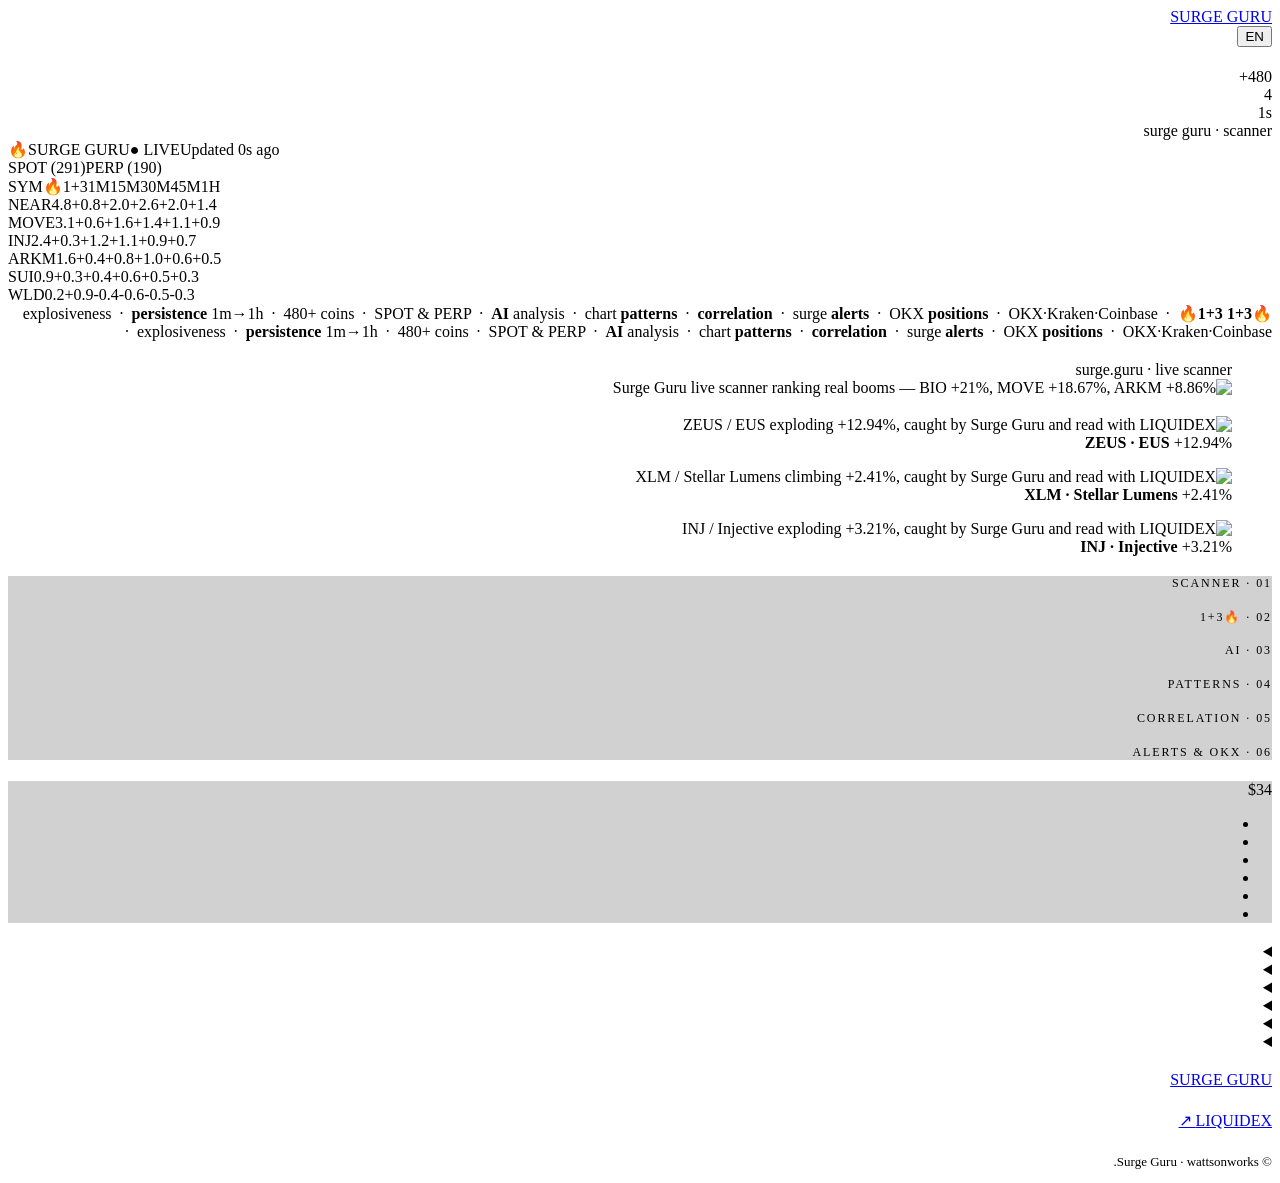
==== commit 32afb899: "Footer: link LIQUIDEX + Risk Engine (the trinity)" ====
--- a/index.html
+++ b/index.html
@@ -1,5053 +1,320 @@
 <!DOCTYPE html>
 <html lang="he" dir="rtl">
 <head>
-<meta charset="UTF-8">
-<meta name="viewport" content="width=device-width, initial-scale=1.0, viewport-fit=cover">
-<title>פפטידים ישראל | פפטידים למחקר בטוהר ≥98% · COA · משלוח מהיר</title>
-<meta name="description" content="פפטידים ישראל (Peptides Israel) — חנות פפטידים למחקר בטוהר ≥98%, מאומתים במעבדה עם תעודת אנליזה (COA). מחירים שקופים, מלאי זמין ומשלוח מהיר בכל הארץ ולעולם. למחקר בלבד.">
-<meta name="theme-color" content="#05070f">
-<link rel="icon" href="img/logo.jpg">
-<link rel="apple-touch-icon" href="img/logo.jpg">
-<link rel="manifest" href="manifest.json">
-<meta property="og:title" content="פפטידים ישראל — פפטידים למחקר בטוהר ≥98% · COA · משלוח מהיר">
-<meta property="og:description" content="חנות פפטידים למחקר: טוהר ≥98%, COA לכל אצווה, מחירים שקופים ומשלוח מהיר. למחקר בלבד.">
-<meta property="og:image" content="img/og-image.jpg">
+<meta charset="utf-8">
+<meta name="viewport" content="width=device-width, initial-scale=1">
+<title>Surge Guru — Real-Time Crypto Explosion Scanner | סורק התפרצויות קריפטו</title>
+<meta name="description" content="Surge Guru scans 480+ coins across OKX, Kraken & Coinbase every second, ranks the hottest by 1m+3m explosiveness, and shows which surges persist across 15m/30m/45m. $34/week.">
+<link rel="canonical" href="https://wattsonworks.github.io/SG/">
+<meta property="og:title" content="Surge Guru — Catch the explosion while it's still exploding">
+<meta property="og:description" content="Real-time crypto surge scanner: 480+ coins, 1m+3m explosiveness, persistence across 15m/30m/45m, AI analysis, pattern detection.">
 <meta property="og:type" content="website">
-<meta property="og:site_name" content="Peptides Israel">
+<meta property="og:url" content="https://wattsonworks.github.io/SG/">
+<meta property="og:image" content="https://wattsonworks.github.io/SG/og-image.svg">
+<meta property="og:site_name" content="Surge Guru">
 <meta name="twitter:card" content="summary_large_image">
-<meta name="twitter:title" content="פפטידים ישראל — פפטידים למחקר בטוהר ≥98%">
-<meta name="twitter:description" content="חנות פפטידים למחקר: טוהר ≥98%, COA לכל אצווה, משלוח מהיר. למחקר בלבד.">
-<meta name="twitter:image" content="img/banner.jpg">
-<link rel="canonical" id="canonicalLink" href="">
-<meta property="og:url" id="ogUrl" content="">
-<script type="application/ld+json" id="ldOrg">{"@context":"https://schema.org","@type":"Organization","name":"Peptides Israel","alternateName":"Amino Chains Solutions","description":"Research-use-only peptide reference, library and catalog. Educational content only; not for human consumption.","areaServed":"Worldwide","sameAs":["https://instagram.com/peptides.israel","https://facebook.com/PeptidesIsrael","https://x.com/wattsonworks","https://www.tiktok.com/@peptides.israel","https://discord.gg/PHsJbnAH8J"]}</script>
+<meta name="twitter:title" content="Surge Guru — Real-Time Crypto Explosion Scanner">
+<meta name="twitter:description" content="Scans 480+ coins across OKX, Kraken & Coinbase every second, ranks by 1m+3m explosiveness, shows which surges persist across 15m/30m/45m.">
+<meta name="twitter:image" content="https://wattsonworks.github.io/SG/og-image.svg">
+<meta name="theme-color" content="#0a0d12">
+<link rel="icon" href="favicon.svg" type="image/svg+xml">
+
+<script type="application/ld+json">
+{
+  "@context": "https://schema.org",
+  "@graph": [
+    {
+      "@type": "SoftwareApplication",
+      "@id": "https://wattsonworks.github.io/SG/#app",
+      "name": "Surge Guru",
+      "alternateName": "Surge Guru — Real-Time Crypto Explosion Scanner",
+      "applicationCategory": "FinanceApplication",
+      "applicationSubCategory": "Crypto market scanner",
+      "operatingSystem": "Web",
+      "url": "https://wattsonworks.github.io/SG/",
+      "image": "https://wattsonworks.github.io/SG/og-image.svg",
+      "description": "A real-time crypto explosion scanner that ranks 480+ coins across OKX, Kraken and Coinbase by 1m+3m explosiveness and shows which surges persist across 15m/30m/45m, with AI analysis and pattern detection.",
+      "inLanguage": ["en", "he"],
+      "offers": {
+        "@type": "Offer",
+        "price": "34",
+        "priceCurrency": "USD",
+        "priceSpecification": {
+          "@type": "UnitPriceSpecification",
+          "price": "34",
+          "priceCurrency": "USD",
+          "unitText": "week",
+          "billingDuration": 1,
+          "billingIncrement": 1
+        },
+        "category": "Subscription",
+        "url": "https://wattsonworks.github.io/SG/checkout.html"
+      },
+      "publisher": { "@id": "https://wattsonworks.github.io/SG/#avi-mor" }
+    },
+    {
+      "@type": "WebSite",
+      "@id": "https://wattsonworks.github.io/SG/#website",
+      "url": "https://wattsonworks.github.io/SG/",
+      "name": "Surge Guru",
+      "inLanguage": ["en", "he"],
+      "publisher": { "@id": "https://wattsonworks.github.io/SG/#avi-mor" }
+    },
+    {
+      "@type": "Organization",
+      "@id": "https://wattsonworks.github.io/SG/#avi-mor",
+      "name": "Avi Mor",
+      "alternateName": "אבי מור",
+      "legalName": "Avi Mor",
+      "taxID": "303092126",
+      "vatID": "303092126",
+      "identifier": [{
+        "@type": "PropertyValue",
+        "propertyID": "Israeli Osek Murshe (עוסק מורשה)",
+        "value": "303092126"
+      }],
+      "address": { "@type": "PostalAddress", "addressCountry": "IL" },
+      "sameAs": ["https://github.com/wattsonworks"]
+    }
+  ]
+}
+</script>
 <link rel="preconnect" href="https://fonts.googleapis.com">
 <link rel="preconnect" href="https://fonts.gstatic.com" crossorigin>
-<link href="https://fonts.googleapis.com/css2?family=Frank+Ruhl+Libre:wght@400;500;700;900&family=Heebo:wght@300;400;500;700;800&family=Playfair+Display:ital,wght@0,500;0,700;1,500&display=swap" rel="stylesheet">
+<link href="https://fonts.googleapis.com/css2?family=Inter:wght@400;600;700;800&family=Heebo:wght@400;600;700;800&family=JetBrains+Mono:wght@400;700&display=swap" rel="stylesheet">
+<link rel="stylesheet" href="assets/css/sg.css">
 <style>
-:root{
-  --bg:#05070f; --bg2:#0a0f1d; --panel:#0d1424; --panel2:#111a30;
-  --line:rgba(122,162,207,.18); --line2:rgba(122,162,207,.32);
-  --gold:#6fa3cf; --gold-2:#a9cce8; --gold-deep:#3f6b96;
-  --cyan:#5fa8d3; --cyan-deep:#2e6c97;
-  --ink:#eaedf6; --muted:#9aa3b8; --muted-2:#6c7690;
-}
-*{margin:0;padding:0;box-sizing:border-box}
-html{scroll-behavior:smooth;-webkit-text-size-adjust:100%;text-size-adjust:100%;overflow-x:hidden}
-html,body{overscroll-behavior-x:none;max-width:100%;width:100%}
-body{background:var(--bg);color:var(--ink);font-family:"Heebo",system-ui,"Segoe UI","Noto Sans","Noto Sans Arabic","Noto Naskh Arabic",Arial,sans-serif;line-height:1.7;overflow-x:hidden;-webkit-font-smoothing:antialiased;-webkit-tap-highlight-color:transparent;position:relative;min-height:100vh;min-height:100svh}
-html[lang="ar"] .eyebrow,html[lang="ar"] .tag,html[lang="ar"] .ruo,html[lang="ar"] .kbd-hint{letter-spacing:0}
-@supports(overflow:clip){html,body{overflow-x:clip}}
-@media (prefers-reduced-motion:reduce){*{animation-duration:.001ms!important;animation-iteration-count:1!important;transition-duration:.001ms!important;scroll-behavior:auto!important}}
-body::before{content:"";position:fixed;inset:0;z-index:0;pointer-events:none;
-  background:radial-gradient(900px 600px at 85% -5%,rgba(95,168,211,.10),transparent 60%),
-  radial-gradient(800px 700px at 5% 15%,rgba(122,162,207,.07),transparent 60%),
-  radial-gradient(1000px 800px at 50% 120%,rgba(46,108,151,.10),transparent 55%)}
-.hexbg{position:fixed;inset:0;z-index:0;opacity:.05;pointer-events:none;
-  background-image:linear-gradient(transparent 0 31px,rgba(122,162,207,.5) 31px 32px),linear-gradient(90deg,transparent 0 31px,rgba(122,162,207,.5) 31px 32px);
-  background-size:32px 32px;mask-image:radial-gradient(70% 60% at 50% 30%,#000,transparent 80%);-webkit-mask-image:radial-gradient(70% 60% at 50% 30%,#000,transparent 80%)}
-.wrap{position:relative;z-index:2;max-width:1200px;margin:0 auto;padding:0 22px}
-svg.ic{width:1em;height:1em;stroke:currentColor;stroke-width:1.6;fill:none;stroke-linecap:round;stroke-linejoin:round;vertical-align:-.12em}
-a{color:inherit}
-
-/* progress */
-#prog{position:fixed;top:0;inset-inline:0;height:3px;z-index:100;background:linear-gradient(90deg,var(--gold-2),var(--gold-deep));width:0;box-shadow:0 0 12px rgba(122,162,207,.6)}
-
-/* nav */
-header.nav{position:sticky;top:0;z-index:60;backdrop-filter:blur(14px);-webkit-backdrop-filter:blur(14px);background:rgba(5,7,15,.72);border-bottom:1px solid var(--line);padding-inline:env(safe-area-inset-left) env(safe-area-inset-right)}
-.nav-in{max-width:1200px;margin:0 auto;padding:11px 22px;display:flex;align-items:center;justify-content:space-between;gap:16px}
-.brand{display:flex;align-items:center;gap:11px;text-decoration:none;cursor:pointer}
-.brand img{width:44px;height:44px;border-radius:50%;box-shadow:0 0 0 1px var(--line),0 8px 24px rgba(0,0,0,.5)}
-.brand>span{display:flex;flex-direction:column;justify-content:center;line-height:1}
-.brand .bn{font-family:"Playfair Display",serif;font-size:20px;letter-spacing:.3px;line-height:1}
-.brand .bn b{color:var(--gold-2)}
-.brand .bs{font-size:9px;letter-spacing:3px;color:var(--muted);margin-top:3px}
-nav.links{display:flex;gap:22px;align-items:center}
-nav.links a{color:var(--muted);text-decoration:none;font-size:14.5px;font-weight:500;position:relative;transition:color .25s;cursor:pointer;white-space:nowrap}
-nav.links a::after{content:"";position:absolute;inset-inline-start:0;bottom:-6px;height:2px;width:0;background:linear-gradient(90deg,var(--gold-2),var(--gold-deep));transition:width .3s}
-nav.links a:hover,nav.links a.cur{color:var(--ink)}nav.links a:hover::after,nav.links a.cur::after{width:100%}
-.tools{display:flex;align-items:center;gap:10px}
-.lang{background:rgba(255,255,255,.03);border:1px solid var(--line);color:var(--gold-2);border-radius:9px;padding:7px 12px;font-size:13px;font-weight:700;cursor:pointer;letter-spacing:1px;transition:border-color .2s}
-.lang:hover{border-color:var(--gold)}
-.menu-btn{display:none;background:none;border:1px solid var(--line);color:var(--gold-2);border-radius:10px;padding:7px 11px;font-size:16px;cursor:pointer}
-
-/* views */
-.view{display:none;animation:fade .5s}
-.view.active{display:block}
-@keyframes fade{from{opacity:0;transform:translateY(10px)}to{opacity:1;transform:none}}
-
-/* hero */
-.hero{position:relative;padding:70px 0 54px;overflow:hidden}
-.helix{position:absolute;top:-60px;inset-inline-end:-6%;width:34%;max-width:460px;opacity:.16;filter:drop-shadow(0 0 40px rgba(95,168,211,.18));
-  mask-image:linear-gradient(to var(--fade,left),transparent,#000 60%);-webkit-mask-image:linear-gradient(to var(--fade,left),transparent,#000 60%);
-  animation:floaty 9s ease-in-out infinite;z-index:0;pointer-events:none}
-@keyframes floaty{0%,100%{transform:translateY(0)}50%{transform:translateY(-16px)}}
-.hero-grid{position:relative;z-index:3;display:grid;grid-template-columns:1.05fr .95fr;gap:40px;align-items:center}
-.hero-logo{width:80px;height:80px;border-radius:50%;box-shadow:0 0 0 1px var(--line),0 18px 50px rgba(0,0,0,.6);margin-bottom:20px}
-.eyebrow{display:inline-flex;align-items:center;gap:9px;font-size:11px;letter-spacing:5px;color:var(--gold-2);border:1px solid var(--line);border-radius:40px;padding:7px 16px;margin-bottom:20px}
-.hero h1{font-family:"Frank Ruhl Libre",serif;font-weight:900;font-size:clamp(38px,7vw,70px);line-height:1.04;letter-spacing:-.5px}
-.hero h1 .g,.g{background:linear-gradient(120deg,var(--gold-2),var(--gold) 55%,var(--gold-deep));-webkit-background-clip:text;background-clip:text;color:transparent}
-.hero .lead{color:var(--muted);font-size:clamp(16px,2vw,19px);max-width:30em;margin:18px 0 10px}
-.hero .en-i{font-family:"Playfair Display",serif;font-style:italic;color:var(--cyan);font-size:17px}
-.cta{display:flex;gap:13px;margin-top:28px;flex-wrap:wrap}
-.btn{display:inline-flex;align-items:center;gap:9px;text-decoration:none;font-weight:700;font-size:15px;border-radius:12px;padding:13px 25px;transition:transform .2s,box-shadow .25s,border-color .25s;cursor:pointer;border:0}
-.btn-g{background:linear-gradient(120deg,var(--gold-2),var(--gold-deep));color:#071321;box-shadow:0 10px 30px rgba(122,162,207,.28)}
-.btn-g:hover{transform:translateY(-3px);box-shadow:0 16px 40px rgba(122,162,207,.4)}
-.btn-o{border:1px solid var(--line);color:var(--ink);background:rgba(255,255,255,.02)}
-.btn-o:hover{border-color:var(--gold);transform:translateY(-3px)}
-.hero-art{position:relative;display:flex;align-items:center}
-.hero-art img{width:100%;border-radius:20px;border:1px solid var(--line);box-shadow:0 30px 80px rgba(0,0,0,.6)}
-.hstats{display:flex;gap:30px;flex-wrap:wrap;margin:24px 0 4px}
-.hstat{display:flex;flex-direction:column;gap:5px}
-.hstat .num{font-family:"Frank Ruhl Libre",serif;font-size:27px;font-weight:700;color:var(--gold-2);line-height:1}
-.hstat .lbl{font-size:11.5px;color:var(--muted);letter-spacing:.4px}
-.hchips{display:flex;gap:9px;flex-wrap:wrap;margin-top:22px}
-.hchip{background:rgba(255,255,255,.02);border:1px solid var(--line);color:var(--muted);border-radius:30px;padding:7px 15px;font-size:12.5px;cursor:pointer;font-family:inherit;transition:.2s}
-.hchip:hover{border-color:var(--gold);color:var(--ink);transform:translateY(-2px)}
-.spotlight{position:relative;width:100%;background:linear-gradient(180deg,var(--panel2),var(--bg2));border:1px solid var(--line2);border-radius:20px;padding:28px;box-shadow:0 30px 80px rgba(0,0,0,.5);cursor:pointer;transition:opacity .26s,transform .25s,border-color .25s}
-.spotlight:hover{border-color:var(--gold);transform:translateY(-3px)}
-.spotlight.fade{opacity:0}
-.sl-top{display:flex;justify-content:space-between;align-items:center;gap:10px;margin-bottom:14px}
-.sl-tag{font-size:10.5px;letter-spacing:2px;color:var(--gold-2);border:1px solid var(--line);border-radius:30px;padding:5px 12px;text-transform:uppercase}
-.sl-cat{font-size:11px;color:var(--cyan);letter-spacing:.5px}
-.sl-name{font-family:"Frank Ruhl Libre",serif;font-size:30px;color:var(--ink);margin:0 0 12px;line-height:1.1}
-.sl-meta{display:flex;flex-wrap:wrap;gap:8px 18px;font-size:12.5px;color:var(--muted);margin-bottom:14px;font-variant-numeric:tabular-nums}
-.sl-meta b{color:var(--gold-2);font-weight:700;margin-inline-end:4px}
-.sl-sum{font-size:14px;color:var(--muted);line-height:1.6;margin-bottom:20px;overflow-wrap:anywhere}
-.sl-btn{pointer-events:none}
-.ticker{margin-top:30px;border-top:1px solid var(--line);border-bottom:1px solid var(--line);overflow:hidden;white-space:nowrap;padding:11px 0;-webkit-mask-image:linear-gradient(90deg,transparent,#000 7%,#000 93%,transparent);mask-image:linear-gradient(90deg,transparent,#000 7%,#000 93%,transparent)}
-.ticker-in{display:inline-block;white-space:nowrap;animation:tkmove 42s linear infinite}
-.ticker:hover .ticker-in{animation-play-state:paused}
-.tk{font-size:12px;color:var(--muted);letter-spacing:1.5px;text-transform:uppercase;padding:0 2px}
-.tkdot{color:var(--gold-2);padding:0 13px}
-@keyframes tkmove{from{transform:translateX(0)}to{transform:translateX(-50%)}}
-@media(max-width:820px){.hero-grid{grid-template-columns:1fr;gap:30px}.hstats{gap:22px}.sl-name{font-size:26px}}
-@media(prefers-reduced-motion:reduce){.ticker-in{animation:none}}
-.brand-banner{padding:46px 0 8px}
-.bb-frame{max-width:760px;margin:0 auto;border:1px solid var(--line2);border-radius:22px;overflow:hidden;box-shadow:0 34px 90px rgba(0,0,0,.55);position:relative}
-.bb-frame img{display:block;width:100%;height:auto}
-@media(max-width:820px){.brand-banner{padding:30px 0 0}}
-.jgate{display:grid;grid-template-columns:1fr 1fr;gap:18px;max-width:760px;margin:24px auto 0}
-.jcard{background:var(--panel2);border:1px solid var(--line);border-radius:16px;padding:22px}
-.jcard h3{margin:0 0 8px;font-size:17px;color:var(--ink)}
-.jinput{width:100%;background:var(--bg2);border:1px solid var(--line2);border-radius:10px;color:var(--ink);padding:11px 13px;font-family:inherit;font-size:14px;margin:8px 0;letter-spacing:.5px}
-.jinput:focus{outline:none;border-color:var(--gold)}
-.jbar{display:flex;justify-content:space-between;align-items:center;gap:10px;flex-wrap:wrap;margin:6px 0 18px;border-bottom:1px solid var(--line);padding-bottom:14px}
-.jsync{font-size:12px;color:var(--cyan);letter-spacing:.5px}
-.btn-xs{padding:7px 13px;font-size:12.5px}
-.jnew{background:rgba(122,162,207,.08);border:1px solid var(--gold-deep);border-radius:12px;padding:14px 16px;margin-bottom:16px}
-.jnew code{color:var(--gold-2);font-size:15px;letter-spacing:1px;font-family:ui-monospace,Menlo,monospace}
-.jtext{width:100%;background:var(--bg2);border:1px solid var(--line2);border-radius:12px;color:var(--ink);padding:13px;font-family:inherit;font-size:14px;line-height:1.6;resize:vertical}
-.jtext:focus{outline:none;border-color:var(--gold)}
-.jlogadd{display:flex;gap:8px;margin-bottom:12px}.jlogadd .jinput{margin:0}
-.jlog{display:flex;align-items:center;gap:10px;padding:9px 0;border-bottom:1px solid var(--line)}
-.jlog-d{font-size:11px;color:var(--muted-2);font-variant-numeric:tabular-nums;flex:none}
-.jlog-t{flex:1;font-size:13.5px;color:var(--ink)}
-.jdel{background:none;border:none;color:var(--muted-2);font-size:18px;cursor:pointer;line-height:1}.jdel:hover{color:#e08}
-.jchips{display:flex;flex-wrap:wrap;gap:8px}
-.jchip{background:var(--panel2);border:1px solid var(--line);border-radius:30px;padding:7px 14px;font-size:12.5px;color:var(--gold-2);text-decoration:none;transition:.2s}
-.jchip:hover{border-color:var(--gold);transform:translateY(-2px)}
-@media(max-width:560px){.jgate{grid-template-columns:1fr}}
-.md-body{font-size:15.5px;line-height:1.8;color:var(--ink-2)}
-.md-body h2{font-family:"Frank Ruhl Libre",serif;font-size:24px;color:var(--ink);margin:28px 0 10px}
-.md-body h3{font-size:18px;color:var(--gold-2);margin:22px 0 8px}
-.md-body p{margin:0 0 14px}
-.md-body ul,.md-body ol{margin:0 0 16px;padding-inline-start:22px}
-.md-body li{margin:5px 0}
-.md-body a{color:var(--cyan)}
-.md-body blockquote{border-inline-start:3px solid var(--gold-deep);margin:16px 0;padding:6px 16px;color:var(--muted);background:rgba(122,162,207,.05);border-radius:0 10px 10px 0}
-.md-body code{background:var(--bg2);border:1px solid var(--line);border-radius:6px;padding:1px 6px;font-size:.9em}
-.md-body hr{border:none;border-top:1px solid var(--line);margin:24px 0}
-.md-body strong{color:var(--ink)}
-.hero-art .glow{position:absolute;inset:-2px;border-radius:22px;background:linear-gradient(120deg,rgba(122,162,207,.35),rgba(95,168,211,.25));filter:blur(26px);z-index:-1;opacity:.6}
-
-/* trust */
-.trust{border-block:1px solid var(--line);background:rgba(13,20,36,.5);margin-top:32px}
-.trust-in{display:grid;grid-template-columns:repeat(4,1fr);max-width:1200px;margin:0 auto}
-.trust-in div{padding:20px 14px;text-align:center;border-inline-start:1px solid var(--line)}
-.trust-in div:first-child{border:none}
-.trust-in .k{font-family:"Frank Ruhl Libre",serif;font-weight:700;color:var(--gold-2);font-size:16px}
-.trust-in .v{color:var(--muted);font-size:12.5px;margin-top:3px}
-
-/* generic section */
-section.blk{padding:78px 0;position:relative}
-.page-head{padding:54px 0 8px}
-.tag{font-size:12px;letter-spacing:4px;color:var(--cyan);font-weight:700;margin-bottom:13px}
-h2{font-family:"Frank Ruhl Libre",serif;font-weight:900;font-size:clamp(28px,4.4vw,46px);line-height:1.1;letter-spacing:-.4px}
-h3{font-family:"Frank Ruhl Libre",serif}
-.split{display:grid;grid-template-columns:1fr 1fr;gap:46px;align-items:center}
-.figure{position:relative}
-.figure img{width:100%;border-radius:18px;border:1px solid var(--line);box-shadow:0 24px 60px rgba(0,0,0,.55);cursor:zoom-in}
-.body-txt{color:var(--muted);font-size:17px;margin-top:16px}
-.body-txt strong{color:var(--ink)}
-.chips{display:flex;flex-wrap:wrap;gap:9px;margin-top:20px}
-.chip{font-size:13px;color:var(--gold-2);border:1px solid var(--line);border-radius:30px;padding:7px 14px;background:rgba(122,162,207,.05)}
-.center{text-align:center;max-width:780px;margin-inline:auto}
-
-/* systems / cards */
-.grid4{display:grid;grid-template-columns:repeat(4,1fr);gap:18px}
-.card{background:linear-gradient(180deg,var(--panel),var(--bg2));border:1px solid var(--line);border-radius:16px;padding:26px 20px;transition:transform .3s,border-color .3s,box-shadow .3s}
-.card:hover{transform:translateY(-6px);border-color:var(--gold);box-shadow:0 20px 50px rgba(0,0,0,.5)}
-.card .ico{font-size:30px;color:var(--gold-2);margin-bottom:12px;display:inline-flex}
-.card h3{font-size:20px;color:var(--gold-2);margin-bottom:7px}
-.card p{color:var(--muted);font-size:14.5px}
-
-/* products */
-.prod-grid{display:grid;grid-template-columns:repeat(2,1fr);gap:24px}
-.prod{position:relative;background:linear-gradient(180deg,var(--panel),#070b16);border:1px solid var(--line);border-radius:20px;overflow:hidden;display:grid;grid-template-columns:42% 58%;transition:transform .3s,border-color .3s,box-shadow .3s;cursor:pointer}
-.prod:hover{transform:translateY(-7px);border-color:var(--gold);box-shadow:0 28px 70px rgba(0,0,0,.6)}
-.prod .pimg{position:relative;overflow:hidden;min-height:210px}
-.prod .pimg img{width:100%;height:100%;object-fit:cover;display:block;transition:transform .5s}
-.prod:hover .pimg img{transform:scale(1.06)}
-.prod .pbody{padding:24px 22px;display:flex;flex-direction:column}
-.ruo{font-size:10px;letter-spacing:2.5px;color:var(--cyan);font-weight:700}
-.prod h3{font-family:"Playfair Display",serif;font-weight:700;font-size:25px;margin:6px 0 2px}
-.mg{font-family:"Heebo";font-size:12px;color:var(--gold-2);border:1px solid var(--line);border-radius:8px;padding:2px 9px;margin-inline-start:8px;vertical-align:middle;font-weight:700;white-space:nowrap}
-.prod p{color:var(--muted);font-size:14.5px;margin:10px 0 14px}
-.ptags{display:flex;flex-wrap:wrap;gap:7px;margin-top:auto}
-.ptag{font-size:11.5px;color:var(--muted);border:1px solid var(--line);border-radius:20px;padding:5px 11px}
-.more{margin-top:14px;color:var(--gold-2);font-weight:700;font-size:13.5px;display:inline-flex;align-items:center;gap:6px}
-
-/* product detail */
-.pd{display:grid;grid-template-columns:.85fr 1.15fr;gap:42px;align-items:start;min-width:0}
-.pd>div{min-width:0}
-.pd .body-txt,.pd .sec p,.pd .sec div,.body-txt,.sec p,.libcard p,.post p,.bundle p,.qv p{overflow-wrap:anywhere}
-table.chem{min-width:0}
-table.chem td{word-break:break-word;white-space:normal}
-.struct2d img{height:auto}
-.view{min-width:0;max-width:100%}.wrap{min-width:0}
-.pd .pdimg img{width:100%;border-radius:20px;border:1px solid var(--line);box-shadow:0 30px 80px rgba(0,0,0,.6);cursor:zoom-in}
-.pd h1{font-family:"Playfair Display",serif;font-size:clamp(30px,5vw,46px);font-weight:700;margin:8px 0}
-.pd .sec{margin-top:26px;padding-top:22px;border-top:1px solid var(--line)}
-.pd .sec h4{font-family:"Frank Ruhl Libre",serif;font-size:18px;color:var(--gold-2);margin-bottom:8px}
-.pd .sec p{color:var(--muted);font-size:15.5px}
-.back{display:inline-flex;align-items:center;gap:7px;color:var(--muted);font-size:14px;cursor:pointer;margin-bottom:18px}
-.back:hover{color:var(--gold-2)}
-
-/* library */
-.lib-tools{display:flex;gap:12px;flex-wrap:wrap;align-items:center;margin:6px 0 26px}
-.search{flex:1;min-width:220px;display:flex;align-items:center;gap:9px;background:var(--panel);border:1px solid var(--line);border-radius:12px;padding:11px 15px}
-.search input{flex:1;background:none;border:0;outline:0;color:var(--ink);font-family:inherit;font-size:15px}
-.search .ic{color:var(--gold-2);font-size:18px}
-.pills{display:flex;gap:8px;flex-wrap:wrap}
-.pill{font-size:13px;color:var(--muted);border:1px solid var(--line);border-radius:30px;padding:8px 15px;cursor:pointer;transition:.2s;background:none;font-family:inherit}
-.pill.on,.pill:hover{color:#071321;background:linear-gradient(120deg,var(--gold-2),var(--gold-deep));border-color:transparent}
-.lib-grid{display:grid;grid-template-columns:repeat(3,1fr);gap:18px}
-.libcard{background:linear-gradient(180deg,var(--panel),var(--bg2));border:1px solid var(--line);border-radius:14px;padding:20px;transition:transform .25s,border-color .25s}
-.libcard:hover{transform:translateY(-5px);border-color:var(--gold)}
-.libcard .cat{font-size:10.5px;letter-spacing:2px;color:var(--cyan);font-weight:700;text-transform:uppercase}
-.libcard h3{font-family:"Playfair Display",serif;font-size:21px;margin:6px 0 7px}
-.libcard p{color:var(--muted);font-size:14px}
-
-/* learn stepper */
-.steps-nav{display:flex;gap:8px;flex-wrap:wrap;justify-content:center;margin:6px 0 30px}
-.stepn{width:38px;height:38px;border-radius:50%;border:1px solid var(--line);background:none;color:var(--muted);font-weight:700;cursor:pointer;font-family:inherit;transition:.2s}
-.stepn.on{background:linear-gradient(120deg,var(--gold-2),var(--gold-deep));color:#071321;border-color:transparent}
-.step{background:linear-gradient(180deg,var(--panel),var(--bg2));border:1px solid var(--line);border-radius:20px;padding:38px;max-width:900px;margin-inline:auto}
-.step .cnt{font-size:13px;letter-spacing:3px;color:var(--cyan);font-weight:700}
-.step h3{font-size:clamp(24px,4vw,34px);color:var(--gold-2);margin:6px 0 14px}
-.step p{color:var(--muted);font-size:17px}
-.step img{width:100%;max-width:560px;border-radius:14px;border:1px solid var(--line);margin-top:20px;cursor:zoom-in}
-.step-ctl{display:flex;justify-content:space-between;max-width:900px;margin:22px auto 0}
-
-/* blog */
-.blog-grid{display:grid;grid-template-columns:repeat(3,1fr);gap:22px}
-.post{background:linear-gradient(180deg,var(--panel),var(--bg2));border:1px solid var(--line);border-radius:16px;padding:26px;cursor:pointer;transition:transform .25s,border-color .25s}
-.post:hover{transform:translateY(-6px);border-color:var(--gold)}
-.post .dt{font-size:12px;color:var(--cyan);font-weight:700;letter-spacing:1px}
-.post h3{font-size:21px;color:var(--ink);margin:8px 0 9px;line-height:1.3}
-.post p{color:var(--muted);font-size:14.5px}
-.article{max-width:780px;margin-inline:auto}
-.article h1{font-family:"Frank Ruhl Libre",serif;font-size:clamp(28px,5vw,42px);font-weight:900;margin:8px 0 6px}
-.article .dt{color:var(--cyan);font-weight:700;font-size:13px}
-.article p{color:var(--muted);font-size:17px;margin-top:18px}
-
-/* faq */
-.faq{max-width:820px;margin-inline:auto}
-.qa{border:1px solid var(--line);border-radius:14px;margin-bottom:12px;overflow:hidden;background:var(--panel)}
-.qa button{width:100%;text-align:start;background:none;border:0;color:var(--ink);font-family:"Frank Ruhl Libre",serif;font-size:18px;font-weight:700;padding:18px 22px;cursor:pointer;display:flex;justify-content:space-between;gap:12px;align-items:center}
-.qa .a{max-height:0;overflow:hidden;transition:max-height .35s;color:var(--muted)}
-.qa.open .a{max-height:300px}
-.qa .a p{padding:0 22px 20px;font-size:15.5px}
-.qa .pm{color:var(--gold-2);transition:transform .3s;flex:none}
-.qa.open .pm{transform:rotate(45deg)}
-
-/* about */
-.about-grid{display:grid;grid-template-columns:repeat(3,1fr);gap:18px;margin-top:30px}
-
-/* contact */
-.contact-grid{display:grid;grid-template-columns:1fr 1fr;gap:40px;align-items:start}
-.field{margin-bottom:16px}
-.field label{display:block;font-size:13px;color:var(--muted);margin-bottom:6px}
-.field input,.field select,.field textarea{width:100%;background:var(--panel);border:1px solid var(--line);border-radius:10px;padding:12px 14px;color:var(--ink);font-family:inherit;font-size:15px;outline:0}
-.field input:focus,.field select,.field textarea:focus{border-color:var(--gold)}
-.field textarea{min-height:120px;resize:vertical}
-.cinfo .row{display:flex;gap:13px;align-items:flex-start;margin-bottom:20px}
-.cinfo .ci{font-size:22px;color:var(--gold-2);flex:none;margin-top:2px}
-.cinfo .row b{display:block;color:var(--ink);font-family:"Frank Ruhl Libre",serif;font-size:17px}
-.cinfo .row span{color:var(--muted);font-size:14.5px}
-.ok{display:none;background:rgba(95,168,211,.08);border:1px solid var(--line);border-radius:12px;padding:16px;color:var(--cyan);margin-top:12px}
-
-/* disclaimer */
-.disc{background:linear-gradient(120deg,rgba(122,162,207,.07),rgba(95,168,211,.05));border:1px solid var(--line);border-radius:20px;padding:32px 30px;display:flex;gap:20px;align-items:flex-start}
-.disc .sh{font-size:30px;color:var(--gold-2);flex:none}
-.disc h4{font-family:"Frank Ruhl Libre",serif;font-size:21px;color:var(--gold-2);margin-bottom:7px}
-.disc p{color:var(--muted);font-size:15px}
-.disc .ruo{display:inline-block;margin-top:11px;border:1px solid var(--line);border-radius:30px;padding:6px 16px;letter-spacing:3px}
-
-/* footer */
-footer{border-top:1px solid var(--line);background:rgba(5,7,15,.7);margin-top:20px;padding:48px 0 calc(32px + env(safe-area-inset-bottom))}
-.foot{display:flex;flex-direction:column;align-items:center;text-align:center;gap:13px}
-.foot img{width:84px;height:84px;border-radius:50%;box-shadow:0 0 0 1px var(--line),0 14px 40px rgba(0,0,0,.6)}
-.foot .fn{font-family:"Playfair Display",serif;font-size:23px}
-.foot .fn b{color:var(--gold-2)}
-.foot .fs{font-size:11px;letter-spacing:4px;color:var(--muted)}
-.foot .flag{font-size:12px;letter-spacing:2px;color:var(--muted)}
-.foot-links{display:flex;gap:18px;flex-wrap:wrap;justify-content:center;margin-top:4px}
-.foot-links a{color:var(--muted);font-size:13.5px;text-decoration:none;cursor:pointer}.foot-links a:hover{color:var(--gold-2)}
-.foot .cr{font-size:12px;color:#566079;margin-top:6px;border-top:1px solid var(--line);padding-top:16px;width:100%;max-width:560px}
-
-/* modal + lightbox */
-.modal{position:fixed;inset:0;z-index:200;background:rgba(3,5,11,.86);backdrop-filter:blur(6px);display:none;align-items:center;justify-content:center;padding:22px}
-.modal.show{display:flex}
-.gate{max-width:480px;background:linear-gradient(180deg,var(--panel2),var(--bg2));border:1px solid var(--line2);border-radius:22px;padding:38px 34px;text-align:center}
-.gate img{width:74px;height:74px;border-radius:50%;margin-bottom:16px;box-shadow:0 0 0 1px var(--line)}
-.gate h3{font-family:"Frank Ruhl Libre",serif;font-size:24px;color:var(--gold-2);margin-bottom:10px}
-.gate p{color:var(--muted);font-size:14.5px;margin-bottom:8px}
-.gate .ruo{display:inline-block;margin:8px 0 20px;border:1px solid var(--line);border-radius:30px;padding:6px 16px;letter-spacing:2px}
-#lightbox{position:fixed;inset:0;z-index:210;background:rgba(3,5,11,.92);display:none;align-items:center;justify-content:center;padding:24px;cursor:zoom-out}
-#lightbox.show{display:flex}
-#waFloat{position:fixed;z-index:90;bottom:calc(22px + env(safe-area-inset-bottom));inset-inline-end:calc(22px + env(safe-area-inset-right));width:56px;height:56px;border-radius:50%;display:flex;align-items:center;justify-content:center;
-  background:linear-gradient(135deg,#25d366,#128c4a);color:#fff;font-size:30px;text-decoration:none;
-  box-shadow:0 10px 28px rgba(18,140,74,.45);transition:transform .2s,box-shadow .25s;animation:waPulse 2.6s ease-in-out infinite}
-#waFloat:hover{transform:translateY(-3px) scale(1.05);box-shadow:0 16px 38px rgba(18,140,74,.6)}
-#waFloat .ic{stroke-width:1.4}
-@keyframes waPulse{0%,100%{box-shadow:0 10px 28px rgba(18,140,74,.45)}50%{box-shadow:0 10px 28px rgba(18,140,74,.45),0 0 0 10px rgba(37,211,102,.0)}}
-/* cart button + badge */
-#cartBtn{position:relative;display:inline-flex;align-items:center;gap:6px;font-size:16px;padding:7px 11px}
-#cartBtn .ic{font-size:17px}
-.cart-ct{background:var(--gold-2);color:#071321;font-size:11px;font-weight:800;min-width:17px;height:17px;border-radius:9px;display:inline-flex;align-items:center;justify-content:center;padding:0 4px}
-.cart-ct.zero{opacity:.4}
-/* add-to-inquiry button on cards/detail */
-.addq{margin-top:10px;background:rgba(95,168,211,.08);border:1px solid var(--line);color:var(--cyan);border-radius:10px;padding:9px 13px;font-family:inherit;font-size:13px;font-weight:700;cursor:pointer;display:inline-flex;align-items:center;gap:7px;transition:.2s}
-.addq:hover{border-color:var(--cyan);background:rgba(95,168,211,.14)}
-.addq.added{color:var(--gold-2);border-color:var(--line2)}
-/* cart drawer */
-#cartOverlay{position:fixed;inset:0;z-index:120;background:rgba(3,5,11,.6);backdrop-filter:blur(3px);display:none}
-#cartOverlay.show{display:block}
-#cartDrawer{position:fixed;z-index:121;top:0;inset-inline-end:0;height:100%;width:360px;max-width:90vw;background:linear-gradient(180deg,var(--panel2),var(--bg2));border-inline-start:1px solid var(--line2);
-  transform:translateX(110%);transition:transform .35s;display:flex;flex-direction:column;box-shadow:-20px 0 60px rgba(0,0,0,.5)}
-html[dir=rtl] #cartDrawer{transform:translateX(-110%)}
-#cartDrawer.open,html[dir=rtl] #cartDrawer.open{transform:translateX(0)}
-.cart-head{display:flex;align-items:center;justify-content:space-between;padding:18px 20px;border-bottom:1px solid var(--line)}
-.cart-head b{font-family:"Frank Ruhl Libre",serif;font-size:19px;color:var(--gold-2)}
-.cart-head button{background:none;border:0;color:var(--muted);font-size:26px;cursor:pointer;line-height:1}
-#cartList{flex:1;overflow-y:auto;padding:12px 16px}
-.cart-item{display:flex;align-items:center;gap:12px;padding:11px;border:1px solid var(--line);border-radius:12px;margin-bottom:10px;background:rgba(255,255,255,.02)}
-.cart-item img{width:46px;height:46px;border-radius:8px;object-fit:cover;flex:none}
-.cart-item .ci-n{flex:1;font-weight:600;font-size:14.5px}
-.cart-item .ci-n small{display:block;color:var(--muted);font-weight:400;font-size:12px}
-.cart-item .ci-x{background:none;border:0;color:var(--muted);font-size:20px;cursor:pointer}
-.cart-empty{padding:30px 24px;color:var(--muted);text-align:center;font-size:14.5px}
-.cart-foot{padding:16px 18px;border-top:1px solid var(--line)}
-.cart-foot p{color:var(--muted);font-size:13px;margin-bottom:10px}
-.cart-clear{background:none;border:0;color:var(--muted-2);font-family:inherit;font-size:12.5px;cursor:pointer;margin-top:12px;width:100%;text-decoration:underline}
-/* compare */
-.cmp-wrap{overflow-x:auto}
-table.cmp{width:100%;border-collapse:collapse;min-width:520px}
-table.cmp th,table.cmp td{border:1px solid var(--line);padding:14px 16px;text-align:start;vertical-align:top;font-size:14px}
-table.cmp th{background:rgba(122,162,207,.07);color:var(--gold-2);font-family:"Frank Ruhl Libre",serif;font-size:16px}
-table.cmp td.rk{color:var(--cyan);font-weight:700;white-space:nowrap;width:120px;background:rgba(255,255,255,.02)}
-table.cmp .pn{font-family:"Playfair Display",serif;font-size:18px;color:var(--ink)}
-.cmp-hint{color:var(--muted);text-align:center;padding:30px}
-table.chem td{font-size:13.5px}
-table.chem .rk{width:160px;font-size:12.5px}
-.recon{display:flex;gap:14px;flex-wrap:wrap;margin-top:12px}
-.recon label{flex:1;min-width:150px;font-size:12.5px;color:var(--muted);display:flex;flex-direction:column;gap:6px}
-.recon input{background:var(--panel);border:1px solid var(--line);border-radius:10px;padding:11px 13px;color:var(--ink);font-family:inherit;font-size:15px;outline:0}
-.recon input:focus{border-color:var(--gold)}
-.recon-out{margin-top:14px}
-#molcanvas{position:fixed;inset:0;z-index:-1;pointer-events:none;opacity:.45}
-.mol3d{width:100%;height:330px;border:1px solid var(--line);border-radius:14px;background:#0a0f1d;position:relative;overflow:hidden}
-.struct2d{position:relative;background:#f7f8fa;border:1px solid var(--line);border-radius:14px;padding:14px;margin-bottom:12px;text-align:center}
-.struct2d img{max-width:100%;max-height:300px;display:inline-block}
-.struct2d .s2dl{position:absolute;top:10px;inset-inline-start:12px;font-size:10.5px;letter-spacing:1px;color:#5a6275;font-weight:700}
-/* sequence viewer */
-.seqv{background:var(--panel);border:1px solid var(--line);border-radius:14px;padding:14px;margin-bottom:12px}
-.seqv-h{display:flex;justify-content:space-between;align-items:center;margin-bottom:10px;font-size:12px;color:var(--muted)}
-.seqv-h b{color:var(--gold-2);font-family:'Heebo',sans-serif}
-.aastrip{display:flex;flex-wrap:wrap;gap:5px}
-.aa{width:30px;height:30px;display:flex;align-items:center;justify-content:center;border-radius:7px;font:700 13px/1 'Heebo',sans-serif;color:#05070f;cursor:default;transition:transform .12s,box-shadow .12s;direction:ltr}
-.aa:hover{transform:translateY(-2px) scale(1.08);box-shadow:0 6px 16px rgba(0,0,0,.45)}
-.aa-hydro{background:#a9cce8}.aa-polar{background:#5fa8d3}.aa-pos{background:#7aa2ff}.aa-neg{background:#e69ab0}.aa-special{background:#7fd6a0}.aa-mod{background:#9aa3b8}
-.aaleg{display:flex;flex-wrap:wrap;gap:12px;margin-top:11px;font-size:11.5px;color:var(--muted)}
-.aalg{display:inline-flex;align-items:center;gap:6px}
-.aalg i{width:11px;height:11px;border-radius:3px;display:inline-block}
-.artabs{display:flex;gap:8px;margin:4px 0 12px}
-.artab{padding:6px 16px;border-radius:999px;border:1px solid var(--line2);background:transparent;color:var(--muted);font:600 12.5px 'Heebo',sans-serif;cursor:pointer;transition:all .15s}
-.artab.on{background:var(--gold);color:#05070f;border-color:var(--gold)}
-.pmbadge{display:none;align-items:center;gap:7px;margin:2px 0 8px;padding:6px 12px;border:1px solid var(--line2);border-radius:999px;background:rgba(95,168,211,.08);font-size:12.5px;color:var(--muted);width:max-content;max-width:100%}
-.pmbadge b{color:var(--gold-2)}
-.pmbadge svg.ic{width:15px;height:15px;color:var(--cyan)}
-.pmdot{width:7px;height:7px;border-radius:50%;background:#7fd6a0;display:inline-block;box-shadow:0 0 0 0 rgba(127,214,160,.6);animation:pmp 1.8s infinite}
-@keyframes pmp{0%{box-shadow:0 0 0 0 rgba(127,214,160,.5)}70%{box-shadow:0 0 0 7px rgba(127,214,160,0)}100%{box-shadow:0 0 0 0 rgba(127,214,160,0)}}
-/* regulatory map */
-.rmap-wrap{display:grid;grid-template-columns:1.5fr 1fr;gap:20px;align-items:start}
-@media(max-width:780px){.rmap-wrap{grid-template-columns:1fr}}
-.rmap-svg{width:100%;border:1px solid var(--line);border-radius:18px;background:radial-gradient(circle at 50% 30%,rgba(95,168,211,.07),transparent 70%),var(--bg2);padding:10px}
-.rmap-svg svg{width:100%;height:auto;display:block}
-.rgn{fill:rgba(122,162,207,.18);stroke:var(--gold);stroke-width:1;stroke-linejoin:round;cursor:pointer;transition:fill .15s}
-.rgn:hover{fill:rgba(230,201,119,.42)}
-.rgn.home{fill:rgba(230,201,119,.32)}
-.rgn.on{fill:var(--cyan);stroke:var(--gold-2);stroke-width:1.6}
-.rmap-panel{border:1px solid var(--line);border-radius:18px;background:var(--panel);padding:20px;min-height:200px}
-.rmap-panel h3{font-family:'Playfair Display',serif;color:var(--gold-2);margin-bottom:6px}
-.rmap-panel .rtag{font-size:11px;letter-spacing:2px;color:var(--cyan);font-weight:700}
-.rmap-panel .rstat{display:inline-block;margin-top:10px;padding:4px 12px;border-radius:999px;font-size:12px;font-weight:700;background:rgba(122,162,207,.14);color:var(--gold-2);border:1px solid var(--line2)}
-/* explore: graph + map */
-#graphWrap{position:relative;width:100%;height:560px;border:1px solid var(--line);border-radius:18px;background:radial-gradient(circle at 50% 40%,rgba(95,168,211,.06),transparent 70%),var(--bg2);overflow:hidden}
-#graphCanvas{width:100%;height:100%;display:block;cursor:grab;touch-action:none;-webkit-user-select:none;user-select:none}
-.graph-legend{position:absolute;top:14px;inset-inline-start:14px;display:flex;flex-direction:column;gap:5px;font-size:11.5px;color:var(--muted);background:rgba(8,12,22,.6);padding:10px 12px;border:1px solid var(--line);border-radius:10px;backdrop-filter:blur(6px)}
-.graph-legend span{display:flex;align-items:center;gap:7px}
-.graph-legend i{width:10px;height:10px;border-radius:50%;display:inline-block}
-.explist{display:grid;grid-template-columns:repeat(auto-fill,minmax(240px,1fr));gap:14px}
-.elgroup{border:1px solid var(--line);border-radius:14px;background:var(--panel);padding:14px 16px}
-.elgroup h4{font-size:12.5px;letter-spacing:.5px;color:var(--cyan);margin-bottom:10px;display:flex;align-items:center;gap:8px}
-.elgroup h4 span{margin-inline-start:auto;color:var(--muted-2);font-size:11px;background:rgba(122,162,207,.12);border-radius:999px;padding:1px 8px}
-.elitems{display:flex;flex-direction:column;gap:2px}
-.elitem{display:flex;align-items:center;gap:9px;padding:7px 8px;border-radius:8px;color:var(--ink);text-decoration:none;font-size:13.5px;transition:background .12s}
-.elitem i{width:11px;height:11px;border-radius:50%;flex:0 0 auto}
-.elitem:hover,.elitem:focus-visible{background:rgba(95,168,211,.12);outline:none}
-.elitem:focus-visible{box-shadow:inset 0 0 0 2px var(--gold-2)}
-/* games */
-.game-card{border:1px solid var(--line);border-radius:18px;background:var(--panel);padding:22px;max-width:720px;margin:0 auto}
-.game-card.center{text-align:center}
-.game-h{display:flex;justify-content:space-between;align-items:center;gap:12px;margin-bottom:8px}
-.game-h h3{font-family:'Playfair Display',serif;color:var(--gold-2);font-size:22px}
-.gnum{color:var(--muted-2);font-size:14px}
-.pdl-grid{margin:14px 0;display:flex;flex-direction:column;gap:6px}
-.prow{display:grid;grid-template-columns:1.6fr 1.1fr .9fr .8fr .7fr;gap:6px}
-.prow.phead .pcell{background:transparent;border:none;color:var(--muted-2);font-size:11px;letter-spacing:.5px;padding:2px 6px;min-height:0}
-.pcell{display:flex;align-items:center;justify-content:center;gap:5px;text-align:center;border:1px solid var(--line);border-radius:9px;padding:9px 6px;font-size:12.5px;font-weight:600;color:var(--ink);min-height:40px;background:var(--panel2)}
-.pcell.pok{background:rgba(127,214,160,.18);border-color:rgba(127,214,160,.5);color:#bdeccf}
-.pcell.pno{background:rgba(255,255,255,.02)}
-.parr{font-size:13px;color:var(--gold-2)}
-.pdl-in{display:flex;gap:8px;margin-top:8px}
-.pdl-in input{flex:1;background:var(--bg2);border:1px solid var(--line2);border-radius:10px;padding:11px 13px;color:var(--ink);font-size:14px}
-.pdl-end{margin-top:14px;text-align:center;padding:12px;border-radius:12px;font-weight:600}
-.pdl-end.win{background:rgba(127,214,160,.14);color:#bdeccf;border:1px solid rgba(127,214,160,.4)}
-.pdl-end.lose{background:rgba(224,107,107,.12);color:#f0b3b3;border:1px solid rgba(224,107,107,.35)}
-.pdl-stats{text-align:center;margin-top:10px;font-size:13px;color:var(--muted)}
-.pdl-stats b{color:var(--gold-2)}
-.bld-bar{display:flex;justify-content:space-between;align-items:center;gap:12px;flex-wrap:wrap;margin-bottom:12px;font-size:13px;color:var(--muted)}
-.bld-bar select{background:var(--bg2);border:1px solid var(--line2);border-radius:9px;padding:7px 10px;color:var(--ink);font-size:13px}
-.bld-meta b{color:var(--gold-2)}
-.bld-chain{min-height:46px;display:flex;flex-wrap:wrap;gap:5px;align-items:center;padding:12px;border:1px dashed var(--line2);border-radius:12px;background:var(--bg2);direction:ltr}
-.bld-empty{color:var(--muted-2);font-size:13px}
-.aa.bmatch{outline:2px solid #7fd6a0;outline-offset:1px}
-.aa.bmiss{opacity:.6}
-.bld-status{margin-top:12px;padding:10px 14px;border-radius:10px;background:var(--panel2);border:1px solid var(--line);font-size:13.5px;color:var(--muted)}
-.bld-status.win{background:rgba(127,214,160,.14);color:#bdeccf;border-color:rgba(127,214,160,.4)}
-.bld-ctl{display:flex;gap:8px;margin:12px 0}
-.btn-xs{padding:6px 12px;font-size:12.5px}
-.bld-pal{display:grid;grid-template-columns:repeat(auto-fill,minmax(56px,1fr));gap:7px;direction:ltr}
-.bld-tile{display:flex;flex-direction:column;align-items:center;gap:1px;border:1px solid var(--line);border-radius:10px;padding:8px 4px;cursor:pointer;background:var(--panel2);color:#05070f;transition:transform .1s,filter .1s}
-.bld-tile b{font-size:16px;line-height:1}.bld-tile span{font-size:9px;color:#05070f;opacity:.8}
-.bld-tile:hover{transform:translateY(-2px);filter:brightness(1.08)}
-.bld-tile.aa-hydro{background:#a9cce8}.bld-tile.aa-polar{background:#5fa8d3}.bld-tile.aa-pos{background:#7aa2ff}.bld-tile.aa-neg{background:#e69ab0}.bld-tile.aa-special{background:#7fd6a0}.bld-tile.aa-mod{background:#9aa3b8}
-.qz-top{display:flex;justify-content:space-between;font-size:13px;color:var(--muted);margin-bottom:14px}.qz-top b{color:var(--gold-2)}
-.qz-q{font-size:17px;font-weight:600;color:var(--ink);margin-bottom:16px;line-height:1.5}
-.qz-opts{display:flex;flex-direction:column;gap:9px}
-.qz-opt{text-align:start;padding:13px 16px;border:1px solid var(--line2);border-radius:11px;background:var(--panel2);color:var(--ink);font-size:14.5px;cursor:pointer;transition:border-color .15s,background .15s}
-.qz-opt:hover:not(:disabled){border-color:var(--gold)}
-.qz-opt.correct{background:rgba(127,214,160,.18);border-color:rgba(127,214,160,.55);color:#bdeccf}
-.qz-opt.wrong{background:rgba(224,107,107,.14);border-color:rgba(224,107,107,.45);color:#f0b3b3}
-.qz-fb{margin-top:14px;display:flex;justify-content:space-between;align-items:center;gap:12px;flex-wrap:wrap}
-.qz-fb .fbok{color:#bdeccf;font-weight:600}.qz-fb .fbno{color:#f0b3b3;font-weight:600}
-.qz-score{font-family:'Playfair Display',serif;font-size:54px;color:var(--gold-2);margin:8px 0}.qz-score span{font-size:26px;color:var(--muted-2)}
-.qz-rank{font-size:15px;color:var(--ink);margin-bottom:4px}.qz-rank b{color:var(--cyan)}
-.qz-best{font-size:13px;color:var(--muted)}.qz-best b{color:var(--gold-2)}
-/* explore-next related rail */
-.rel-sec{margin-top:8px}
-.rel-grp{margin-bottom:16px}
-.rel-lbl{font-size:11.5px;letter-spacing:.5px;color:var(--cyan);font-weight:700;margin-bottom:9px;display:flex;align-items:center;gap:8px;flex-wrap:wrap}
-.rel-more{color:var(--gold-2);text-decoration:none;font-weight:600;font-size:11px}
-.rel-row{display:grid;grid-template-columns:repeat(auto-fill,minmax(155px,1fr));gap:10px}
-.rel-card{display:flex;align-items:center;gap:10px;border:1px solid var(--line);border-radius:12px;padding:8px;background:var(--panel2);text-decoration:none;color:var(--ink);transition:border-color .15s,transform .15s}
-.rel-card:hover{border-color:var(--gold);transform:translateY(-2px)}
-.rel-card img{width:44px;height:44px;border-radius:8px;object-fit:cover;flex:0 0 auto}
-.rel-card b{display:block;font-size:13px;color:var(--gold-2);line-height:1.2}
-.rel-card span{font-size:11px;color:var(--muted)}
-.rel-chips{display:flex;flex-wrap:wrap;gap:7px}
-.rel-chip{border:1px solid var(--line2);border-radius:999px;padding:6px 13px;font-size:12.5px;color:var(--muted);text-decoration:none;transition:all .15s}
-.rel-chip:hover{border-color:var(--gold);color:var(--ink)}
-.vs-imgs{display:flex;align-items:center;justify-content:center;gap:18px;margin:18px 0}
-.vs-imgs a{text-decoration:none;color:var(--gold-2);text-align:center;font-weight:600;font-size:13px}
-.vs-imgs img{width:120px;height:120px;border-radius:14px;object-fit:cover;border:1px solid var(--line);display:block;margin:0 auto 8px}
-.vs-x{font-family:'Playfair Display',serif;color:var(--muted-2);font-size:20px}
-.vs-sum{display:grid;grid-template-columns:1fr 1fr;gap:16px}
-.vs-sum b{color:var(--gold-2)}.vs-sum p{font-size:13.5px;color:var(--muted);margin-top:4px}
-@media(max-width:560px){.vs-sum{grid-template-columns:1fr}.vs-imgs img{width:90px;height:90px}}
-/* peptide of the week */
-.potw{display:grid;grid-template-columns:200px 1fr;gap:0;border:1px solid var(--line2);border-radius:18px;overflow:hidden;background:linear-gradient(120deg,var(--panel2),var(--panel));text-decoration:none;color:var(--ink);transition:border-color .2s,transform .2s}
-.potw:hover{border-color:var(--gold);transform:translateY(-2px)}
-.potw-img{position:relative;min-height:200px}
-.potw-img img{position:absolute;inset:0;width:100%;height:100%;object-fit:cover}
-.potw-body{padding:22px}
-.potw-body h3{font-family:'Playfair Display',serif;font-size:24px;color:var(--gold-2);margin:6px 0 8px}
-.potw-mg{font-size:14px;color:var(--muted)}
-.potw-body p{font-size:14px;color:var(--muted);line-height:1.55}
-.potw-tags{display:flex;flex-wrap:wrap;gap:7px;margin:12px 0}
-.potw-tags span{border:1px solid var(--line2);border-radius:999px;padding:4px 11px;font-size:11.5px;color:var(--muted)}
-.potw-cta{color:var(--gold-2);font-weight:700;font-size:13px;display:inline-flex;align-items:center;gap:6px}
-.potw-cta .ic{width:16px;height:16px}
-@media(max-width:640px){.potw{grid-template-columns:1fr}.potw-img{min-height:170px}}
-/* achievements */
-.ach-prog{display:flex;align-items:center;gap:12px;margin-bottom:14px}
-.ach-bar{flex:1;height:8px;border-radius:999px;background:var(--panel2);overflow:hidden;border:1px solid var(--line)}
-.ach-bar i{display:block;height:100%;background:linear-gradient(90deg,var(--gold-deep),var(--gold-2));border-radius:999px;transition:width .6s}
-.ach-prog span{font-size:12.5px;color:var(--muted);white-space:nowrap}
-.ach-grid{display:grid;grid-template-columns:repeat(auto-fill,minmax(180px,1fr));gap:10px}
-.ach{display:flex;align-items:center;gap:11px;border:1px solid var(--line);border-radius:12px;padding:11px 13px;background:var(--panel2);opacity:.5;transition:opacity .2s,border-color .2s}
-.ach.on{opacity:1;border-color:var(--line2)}
-.ach .ic{width:24px;height:24px;color:var(--muted-2);flex:0 0 auto}
-.ach.on .ic{color:var(--gold-2)}
-.ach b{display:block;font-size:13.5px;color:var(--ink)}
-.ach span{font-size:11.5px;color:var(--muted)}
-@media(max-width:560px){.prow{grid-template-columns:1.4fr 1fr .8fr .7fr .6fr}.pcell{font-size:11px;padding:8px 3px}.game-card{padding:16px}.qz-q{font-size:15.5px}}
-#mapWrap{width:100%;border:1px solid var(--line);border-radius:18px;background:var(--bg2);padding:10px}
-#mapWrap svg{width:100%;height:auto;display:block}
-.map-dot{cursor:pointer;transition:r .15s}
-.map-dot:hover{r:9}
-/* command palette */
-.kbd-hint{font-size:11px;border:1px solid var(--line2);border-radius:6px;padding:2px 7px;color:var(--muted);background:var(--panel);font-family:inherit}
-@media(max-width:560px){.kbd-hint{display:none}}
-.sr.active{border-color:var(--gold);background:rgba(122,162,207,.08)}
-/* pubmed live feed */
-.pm-feed{margin-top:12px;border:1px solid var(--line);border-radius:12px;padding:14px;background:rgba(95,168,211,.04)}
-.pm-feed .pm-h{display:flex;align-items:center;gap:8px;font-size:13px;color:var(--cyan);font-weight:700}
-.pm-feed .pm-n{font-family:"Frank Ruhl Libre",serif;font-size:22px;color:var(--gold-2)}
-.pm-feed a.pm-item{display:block;color:var(--ink);font-size:13.5px;text-decoration:none;padding:8px 0;border-top:1px solid var(--line);margin-top:8px;overflow-wrap:anywhere}
-.pm-feed a.pm-item:hover{color:var(--gold-2)}
-.pm-pulse{width:8px;height:8px;border-radius:50%;background:var(--cyan);animation:pmp 1.4s ease-in-out infinite}
-@keyframes pmp{0%,100%{opacity:.3}50%{opacity:1}}
-.mol-load{position:absolute;inset:0;display:flex;align-items:center;justify-content:center;color:var(--muted);font-size:14px;text-align:center;padding:0 20px;cursor:pointer}
-.gloss{border-bottom:1px dotted var(--gold-2);cursor:help;position:relative}
-.gloss .gbub{display:none;position:absolute;bottom:150%;left:50%;transform:translateX(-50%);width:max-content;max-width:240px;background:var(--panel2);border:1px solid var(--line2);border-radius:10px;padding:9px 12px;font-size:12.5px;line-height:1.55;color:var(--ink);box-shadow:0 14px 34px rgba(0,0,0,.55);z-index:80;white-space:normal;text-align:start;font-weight:400}
-.gloss .gbub::after{content:"";position:absolute;top:100%;left:50%;transform:translateX(-50%);border:6px solid transparent;border-top-color:var(--line2)}
-.gloss:hover .gbub,.gloss.open .gbub{display:block}
-/* social */
-.social{display:flex;gap:12px;justify-content:center;margin:4px 0 2px}
-.social a{width:40px;height:40px;border-radius:50%;border:1px solid var(--line);display:flex;align-items:center;justify-content:center;color:var(--gold-2);font-size:18px;text-decoration:none;transition:.2s}
-.social a:hover{border-color:var(--gold);transform:translateY(-3px)}
-/* bundles */
-.bundle{background:linear-gradient(180deg,var(--panel),var(--bg2));border:1px solid var(--line);border-radius:18px;padding:26px;transition:transform .3s,border-color .3s}
-.bundle:hover{transform:translateY(-6px);border-color:var(--gold)}
-.bundle .bh{display:flex;align-items:center;gap:12px;margin-bottom:6px}
-.bundle .bh .ico{font-size:26px;color:var(--gold-2)}
-.bundle h3{font-family:"Frank Ruhl Libre",serif;font-size:23px;color:var(--gold-2)}
-.bundle p{color:var(--muted);font-size:14.5px;margin:6px 0 14px}
-.bundle .bitems{display:flex;flex-wrap:wrap;gap:7px;margin-bottom:16px}
-.bundle .bitems span{font-size:12.5px;border:1px solid var(--line);border-radius:20px;padding:5px 11px;color:var(--ink)}
-/* pricing */
-.tier{background:linear-gradient(180deg,var(--panel),var(--bg2));border:1px solid var(--line);border-radius:18px;padding:30px 24px;text-align:center;transition:transform .3s,border-color .3s}
-.tier.feat{border-color:var(--gold);box-shadow:0 0 0 1px var(--gold) inset}
-.tier:hover{transform:translateY(-6px)}
-.tier h3{font-family:"Frank Ruhl Libre",serif;font-size:24px;color:var(--gold-2);margin-bottom:4px}
-.tier .pr{font-size:15px;color:var(--cyan);font-weight:700;margin-bottom:16px}
-.tier ul{list-style:none;text-align:start;margin-bottom:20px}
-.tier li{color:var(--muted);font-size:14px;padding:7px 0;border-bottom:1px solid var(--line);display:flex;gap:8px}
-.tier li .ic{color:var(--gold-2);flex:none}
-/* quiz */
-.quizopt{background:linear-gradient(180deg,var(--panel),var(--bg2));border:1px solid var(--line);border-radius:16px;padding:28px 20px;text-align:center;cursor:pointer;transition:transform .25s,border-color .25s}
-.quizopt:hover,.quizopt.on{transform:translateY(-5px);border-color:var(--gold)}
-.quizopt .ico{font-size:32px;color:var(--gold-2);margin-bottom:10px}
-.quizopt h3{font-family:"Frank Ruhl Libre",serif;font-size:19px}
-/* static page */
-.page h1{font-family:"Frank Ruhl Libre",serif;font-weight:900;font-size:clamp(28px,5vw,42px);margin-bottom:8px}
-.page h3{font-family:"Frank Ruhl Libre",serif;color:var(--gold-2);font-size:20px;margin:24px 0 8px}
-.page p{color:var(--muted);font-size:16px;margin-top:10px}
-.page .ruo{display:inline-block;margin-top:16px;border:1px solid var(--line);border-radius:30px;padding:6px 16px;letter-spacing:2px}
-.batch{display:flex;gap:10px;flex-wrap:wrap;margin-top:14px}
-.batch input{flex:1;min-width:180px;background:var(--panel);border:1px solid var(--line);border-radius:10px;padding:11px 14px;color:var(--ink);font-family:inherit;outline:0}
-.batch input:focus{border-color:var(--gold)}
-#batchOut{margin-top:14px}
-.coa{border:1px solid var(--line);border-radius:14px;padding:18px;background:rgba(95,168,211,.05)}
-.coa .row{display:flex;justify-content:space-between;padding:6px 0;border-bottom:1px solid var(--line);font-size:14px}
-.coa .row b{color:var(--gold-2)}
-/* search overlay */
-.srch{position:fixed;inset:0;z-index:130;background:rgba(3,5,11,.86);backdrop-filter:blur(6px);display:none;justify-content:center;align-items:flex-start;padding:80px 18px 18px}
-.srch.show{display:flex}
-.srch-box{width:100%;max-width:640px}
-.srch-top{display:flex;align-items:center;gap:10px;background:var(--panel2);border:1px solid var(--line2);border-radius:14px;padding:14px 18px}
-.srch-top input{flex:1;background:none;border:0;outline:0;color:var(--ink);font-family:inherit;font-size:17px}
-.srch-top #srchIc2{color:var(--gold-2);font-size:20px;display:inline-flex}
-.srch-top button{background:none;border:0;color:var(--muted);font-size:26px;cursor:pointer}
-#srchResults{margin-top:14px;max-height:60vh;overflow-y:auto}
-.sr{display:block;text-align:start;width:100%;background:var(--panel);border:1px solid var(--line);border-radius:12px;padding:14px 16px;margin-bottom:9px;cursor:pointer;font-family:inherit}
-.sr:hover{border-color:var(--gold)}
-.sr .k{font-size:10.5px;letter-spacing:2px;color:var(--cyan);font-weight:700;text-transform:uppercase}
-.sr .ti{color:var(--ink);font-weight:600;font-size:15.5px;margin-top:2px}
-.sr .ds{color:var(--muted);font-size:13px;margin-top:2px}
-/* quick view */
-.qv{max-width:560px;width:100%;background:linear-gradient(180deg,var(--panel2),var(--bg2));border:1px solid var(--line2);border-radius:20px;overflow:hidden;max-height:90vh;overflow-y:auto}
-.qv .qvimg{width:100%;height:200px;object-fit:cover}
-.qv .qvb{padding:22px 24px}
-.qv h3{font-family:"Playfair Display",serif;font-size:24px;margin:4px 0}
-.qv p{color:var(--muted);font-size:14.5px;margin:8px 0 14px}
-.qv .qx{position:absolute;top:14px;inset-inline-end:18px;background:rgba(0,0,0,.4);border:0;color:#fff;font-size:24px;width:36px;height:36px;border-radius:50%;cursor:pointer;z-index:2}
-/* stats */
-.stats{display:grid;grid-template-columns:repeat(4,1fr);gap:18px;margin-top:30px}
-.stat{text-align:center;background:linear-gradient(180deg,var(--panel),var(--bg2));border:1px solid var(--line);border-radius:16px;padding:24px 14px}
-.stat .num{font-family:"Frank Ruhl Libre",serif;font-weight:900;font-size:34px;background:linear-gradient(120deg,var(--gold-2),var(--gold-deep));-webkit-background-clip:text;background-clip:text;color:transparent}
-.stat .lb{color:var(--muted);font-size:13px;margin-top:4px}
-/* product extras */
-.stock{display:inline-block;font-size:10.5px;font-weight:700;letter-spacing:1px;border-radius:20px;padding:3px 9px;margin-inline-start:8px}
-.stock.in{color:#7fd6a0;border:1px solid rgba(127,214,160,.4)}
-.stock.pre{color:var(--gold-2);border:1px solid var(--line2)}
-.fav{position:absolute;top:12px;inset-inline-start:12px;z-index:3;background:rgba(0,0,0,.45);border:1px solid var(--line);color:#fff;width:34px;height:34px;border-radius:50%;cursor:pointer;display:flex;align-items:center;justify-content:center;font-size:15px}
-.fav.on{color:#ff6b81;border-color:#ff6b81}
-.qview{position:absolute;top:12px;inset-inline-end:12px;z-index:3;background:rgba(0,0,0,.45);border:1px solid var(--line);color:#fff;width:34px;height:34px;border-radius:50%;cursor:pointer;display:flex;align-items:center;justify-content:center;font-size:15px}
-.shop-bar{display:flex;gap:12px;flex-wrap:wrap;align-items:center;justify-content:space-between;margin-bottom:18px}
-.shop-bar select{background:var(--panel);border:1px solid var(--line);border-radius:10px;padding:9px 13px;color:var(--ink);font-family:inherit;outline:0}
-.recent h3,.favwrap h3{font-family:"Frank Ruhl Libre",serif;color:var(--gold-2);font-size:18px;margin:30px 0 14px}
-/* qty */
-.qty{display:inline-flex;align-items:center;border:1px solid var(--line);border-radius:8px;overflow:hidden}
-.qty button{background:none;border:0;color:var(--gold-2);width:28px;height:28px;font-size:16px;cursor:pointer}
-.qty span{min-width:26px;text-align:center;font-size:13px}
-/* share */
-.share{display:flex;gap:8px;margin-top:14px}
-.share a,.share button{width:36px;height:36px;border-radius:50%;border:1px solid var(--line);background:none;color:var(--gold-2);display:flex;align-items:center;justify-content:center;cursor:pointer;font-size:16px;text-decoration:none}
-.share a:hover,.share button:hover{border-color:var(--gold)}
-/* mechanism diagram */
-.mech-d{margin-top:14px;border:1px solid var(--line);border-radius:14px;padding:16px;background:rgba(255,255,255,.02)}
-.mech-d svg{width:100%;height:auto}
-/* cookie */
-.cookie{position:fixed;z-index:210;bottom:0;inset-inline:0;background:rgba(8,12,22,.98);border-top:1px solid var(--line2);padding:14px 18px calc(16px + env(safe-area-inset-bottom));display:none;gap:14px;align-items:center;justify-content:center;flex-wrap:wrap}
-.cookie.show{display:flex}
-.cookie span{color:var(--muted);font-size:13px;max-width:760px}
-.cookie .btn{padding:9px 20px}
-#cartList,#srchResults,.cmp-wrap,.qv{-webkit-overflow-scrolling:touch}
-@media(max-width:560px){
-  #pricingGrid{grid-template-columns:1fr!important}
-  #bundleGrid{grid-template-columns:1fr!important}
-  .stats{grid-template-columns:repeat(2,1fr)!important;gap:12px}
-  .stat .num{font-size:28px}
-  .shop-bar{flex-direction:column;align-items:stretch}
-}
-/* a11y */
-:focus-visible{outline:2px solid var(--gold-2);outline-offset:2px}
-/* print spec sheet */
-@media print{
-  header.nav,#waFloat,footer,#cookie,.share,.back,.btn,.addq,.qview,.fav,#prog,.hexbg,body::before{display:none!important}
-  .view{display:none!important}.view#view-product{display:block!important}
-  body{background:#fff;color:#000}
-  .pd .sec h4,.pd h1{color:#000}.pd p,.body-txt{color:#222}
-  .pd{grid-template-columns:1fr}
-}
-#lightbox img{max-width:96%;max-height:92%;border-radius:14px;border:1px solid var(--line2);box-shadow:0 30px 90px rgba(0,0,0,.7)}
-
-/* reveal */
-.reveal{opacity:0;transform:translateY(28px);transition:opacity .7s,transform .7s}
-.reveal.in{opacity:1;transform:none}
-
-@media(max-width:980px){
-  .pd{grid-template-columns:1fr;gap:26px}
-  .lib-grid,.blog-grid{grid-template-columns:repeat(2,1fr)}
-  .about-grid{grid-template-columns:1fr}
-}
-@media(max-width:860px){
-  nav.links{display:none}.menu-btn{display:block}
-  nav.links.open{display:flex;position:absolute;top:68px;inset-inline:14px;flex-direction:column;gap:0;background:rgba(8,12,22,.98);border:1px solid var(--line);border-radius:14px;padding:6px}
-  nav.links.open a{padding:13px 14px;border-bottom:1px solid var(--line)}nav.links.open a:last-child{border:none}
-  .hero-grid{grid-template-columns:1fr;gap:28px}.hero-art{order:-1}
-  .helix{opacity:.26;width:92%}
-  .trust-in{grid-template-columns:repeat(2,1fr)}.trust-in div:nth-child(3){border:none}
-  .split{grid-template-columns:1fr;gap:24px}
-  .grid4{grid-template-columns:repeat(2,1fr)}
-  .prod-grid{grid-template-columns:1fr}
-  .contact-grid{grid-template-columns:1fr;gap:26px}
-}
-@media(max-width:560px){
-  .lib-grid,.blog-grid{grid-template-columns:1fr}
-  .prod{grid-template-columns:1fr}.prod .pimg{height:200px}
-  .disc{flex-direction:column;gap:10px}.step{padding:26px 20px}
-  .brand .bs{display:none}
-}
-/* compact header so it fits any phone (iPhone mini/SE .. Pro Max) without overflow */
-@media(max-width:480px){
-  .nav-in{padding:10px 12px;gap:8px;flex-wrap:nowrap}
-  .brand{gap:8px;min-width:0;flex-shrink:1}
-  .brand img{width:36px;height:36px}
-  .brand>span{min-width:0}
-  .brand .bn{font-size:16px;white-space:nowrap;overflow:hidden;text-overflow:ellipsis}
-  .tools{gap:6px;flex-shrink:0}
-  .lang{padding:6px 9px;font-size:12.5px;letter-spacing:.4px}
-  .menu-btn{padding:6px 10px;font-size:15px}
-  .lang .ic{width:16px;height:16px}
-}
-@media(max-width:360px){
-  .nav-in{padding:9px 10px;gap:6px}
-  .brand img{width:32px;height:32px}
-  .brand .bn{font-size:15px}
-  .tools{gap:5px}
-  .lang{padding:6px 8px}
-}
-
-/* ===== commerce / sales ===== */
-.promo{position:relative;z-index:3;background:linear-gradient(90deg,var(--gold-deep),var(--gold));color:#071321;text-align:center;font-size:13px;font-weight:700;letter-spacing:.3px;padding:8px 16px}
-.promo b{font-weight:800}
-.price{display:inline-flex;align-items:baseline;gap:3px;font-family:"Frank Ruhl Libre",serif;font-weight:700;font-size:20px;color:var(--gold-2);font-variant-numeric:tabular-nums;white-space:nowrap}
-.price small{font-size:11px;font-weight:500;color:var(--muted);letter-spacing:.3px}
-.price.big{font-size:30px}
-.pprice{margin-top:12px}
-.prow{display:flex;align-items:center;justify-content:space-between;gap:10px;margin-top:12px;flex-wrap:wrap}
-.prow .more{cursor:pointer;color:var(--cyan);font-size:13px;font-weight:600;display:inline-flex;align-items:center;gap:6px}
-.pdbuy{display:flex;align-items:center;gap:12px;flex-wrap:wrap;margin:16px 0 6px;padding:16px;border:1px solid var(--line2);border-radius:16px;background:linear-gradient(180deg,var(--panel2),var(--bg2))}
-.pdbuy-p{display:flex;flex-direction:column;gap:2px;margin-inline-end:auto}
-.pdbuy-vat{font-size:11px;color:var(--muted)}
-.cart-sum{margin-bottom:14px;border-top:1px solid var(--line);padding-top:12px}
-.cart-sum .row{display:flex;justify-content:space-between;font-size:13.5px;color:var(--muted);padding:4px 0}
-.cart-sum .row b{color:var(--ink);font-variant-numeric:tabular-nums}
-.cart-sum .row.tot{border-top:1px solid var(--line);margin-top:6px;padding-top:10px;font-size:16px;color:var(--ink);font-weight:700}
-.cart-sum .row.tot b{color:var(--gold-2);font-family:"Frank Ruhl Libre",serif;font-size:20px}
-.cart-sum .ship-hint{color:var(--cyan);font-size:12px}
-.ci-r{display:flex;flex-direction:column;align-items:flex-end;gap:8px}
-.ci-p{font-weight:700;color:var(--gold-2);font-variant-numeric:tabular-nums;white-space:nowrap}
+  .sgx--sg .sgx-row{grid-template-columns:1fr .82fr repeat(5,1fr)}
+  .hero h1 .g{text-shadow:0 0 26px var(--green-glow)}
 </style>
 </head>
 <body>
-<div class="hexbg"></div>
-<canvas id="molcanvas"></canvas>
-<div id="prog"></div>
-
-<header class="nav">
+
+<nav class="nav">
   <div class="nav-in">
-    <a class="brand" data-go="home">
-      <img src="img/logo.jpg" alt="פפטידים ישראל — Peptides Israel">
-      <span><span class="bn" data-he='פפטידים <b>ישראל</b>' data-en='Peptides <b>Israel</b>' data-html></span><span class="bs" data-he="מחקר · איכות · אמינות" data-en="RESEARCH · QUALITY · TRUST"></span></span>
-    </a>
-    <nav class="links" id="nav">
-      <a data-go="home" data-he="בית" data-en="Home"></a>
-      <a data-go="products" data-he="חנות" data-en="Shop"></a>
-      <a data-go="bundles" data-he="ערכות" data-en="Bundles"></a>
-      <a data-go="pricing" data-he="מחירון" data-en="Pricing"></a>
-      <a data-go="library" data-he="ספרייה" data-en="Library"></a>
-      <a data-go="quiz" data-he="מצא פפטיד" data-en="Find a peptide"></a>
-      <a data-go="blog" data-he="מחקרים" data-en="Research"></a>
-      <a data-go="about" data-he="אודות" data-en="About"></a>
-      <a data-go="contact" data-he="יצירת קשר" data-en="Contact"></a>
-    </nav>
-    <div class="tools">
-      <button class="lang" id="searchBtn" aria-label="search"><span id="searchBtnIc"></span></button>
-      <button class="lang" id="cartBtn" aria-label="inquiry"><span id="cartIc"></span><span class="cart-ct" id="cartCt">0</span></button>
-      <button class="lang" id="langBtn">EN</button>
-      <button class="menu-btn" id="mbtn" aria-label="menu">&#9776;</button>
+    <a class="brand" href="index.html"><span class="dot"></span>SURGE&nbsp;GURU</a>
+    <div class="nav-links">
+      <a href="#idea" data-he="הרעיון" data-en="The Idea"></a>
+      <a href="#features" data-he="יכולות" data-en="Features"></a>
+      <a href="ai.html" data-he="ניתוח AI" data-en="AI Example"></a>
+      <a href="#how" data-he="איך זה עובד" data-en="How it works"></a>
+      <a href="#pricing" data-he="מחיר" data-en="Pricing"></a>
+      <button class="lang-btn" data-lang-toggle>EN</button>
+      <a class="btn btn-primary" href="checkout.html" data-he="קבל גישה" data-en="Get Access"></a>
+    </div>
+  </div>
+</nav>
+
+<!-- HERO -->
+<header class="hero">
+  <div class="wrap hero-grid">
+    <div>
+      <p class="eyebrow" data-he="סורק התפרצויות קריפטו · זמן אמת" data-en="Real-time crypto explosion scanner"></p>
+      <h1 data-he='תפסו את ה<span class="g">התפרצות</span> בזמן שהיא עוד <span class="g">מתפוצצת</span>.' data-en='Catch the <span class="g">explosion</span> while it&rsquo;s still <span class="g">exploding</span>.' data-html></h1>
+      <p class="lede" data-he="Surge Guru סורק 480+ מטבעות ב-OKX · Kraken · Coinbase בכל שנייה, מדרג את החמים ביותר לפי <b>נפיצוּת 1m+3m</b>, ומראה אילו התפרצויות <b>נמשכות</b> על פני 15m / 30m / 45m — כדי שתרכבו על תנועות אמיתיות, לא על קפיצות-רגע." data-en="Surge Guru scans 480+ coins on OKX · Kraken · Coinbase every second, ranks the hottest by <b>1m+3m explosiveness</b>, and shows which surges <b>persist</b> across 15m / 30m / 45m — so you ride real moves, not one-tick fakeouts." data-html></p>
+      <div class="hero-cta">
+        <a class="btn btn-primary btn-lg" href="checkout.html" data-he="קבל גישה · ‎$34 לשבוע" data-en="Get access · $34/week"></a>
+        <a class="btn btn-outline btn-lg" href="#features" data-he="ראו את היכולות ↓" data-en="See the features ↓"></a>
+      </div>
+      <div class="hero-stats">
+        <div class="hero-stat"><div class="n">480+</div><div class="l" data-he="מטבעות בזמן אמת" data-en="coins, live"></div></div>
+        <div class="hero-stat"><div class="n">4</div><div class="l" data-he="בורסות · OKX·Kraken·Coinbase·CMC" data-en="exchanges merged"></div></div>
+        <div class="hero-stat"><div class="n">1s</div><div class="l" data-he="קצב רענון" data-en="refresh rate"></div></div>
+      </div>
+    </div>
+    <div class="terminal reveal">
+      <div class="terminal-bar"><i style="background:#ff5f56"></i><i style="background:#ffbd2e"></i><i style="background:#27c93f"></i><span class="t">surge guru · scanner</span></div>
+      <div class="terminal-body">
+        <div class="sgx sgx--sg" dir="ltr" aria-label="Surge Guru scanner">
+          <div class="sgx-top"><span class="fire">🔥</span><span class="brand">SURGE GURU</span><span class="live">● LIVE</span><span class="meta" data-sg-clock>Updated 0s ago</span></div>
+          <div class="sgx-tabs"><span class="on">SPOT (291)</span><span>PERP (190)</span></div>
+          <div class="sgx-row head"><span class="sgx-sym">SYM</span><span>🔥1+3</span><span>1M</span><span>15M</span><span>30M</span><span>45M</span><span>1H</span></div>
+          <div class="sgx-row"><span class="sgx-sym">NEAR</span><span class="sgx-hot big">4.8</span><span class="sgx-up">+0.8</span><span class="sgx-up">+2.0</span><span class="sgx-up">+2.6</span><span class="sgx-up">+2.0</span><span class="sgx-up">+1.4</span></div>
+          <div class="sgx-row"><span class="sgx-sym">MOVE</span><span class="sgx-hot big">3.1</span><span class="sgx-up">+0.6</span><span class="sgx-up">+1.6</span><span class="sgx-up">+1.4</span><span class="sgx-up">+1.1</span><span class="sgx-up">+0.9</span></div>
+          <div class="sgx-row"><span class="sgx-sym">INJ</span><span class="sgx-hot big">2.4</span><span class="sgx-up">+0.3</span><span class="sgx-up">+1.2</span><span class="sgx-up">+1.1</span><span class="sgx-up">+0.9</span><span class="sgx-up">+0.7</span></div>
+          <div class="sgx-row"><span class="sgx-sym">ARKM</span><span class="sgx-hot">1.6</span><span class="sgx-up">+0.4</span><span class="sgx-up">+0.8</span><span class="sgx-up">+1.0</span><span class="sgx-up">+0.6</span><span class="sgx-up">+0.5</span></div>
+          <div class="sgx-row"><span class="sgx-sym">SUI</span><span class="sgx-hot">0.9</span><span class="sgx-up">+0.3</span><span class="sgx-up">+0.4</span><span class="sgx-up">+0.6</span><span class="sgx-up">+0.5</span><span class="sgx-up">+0.3</span></div>
+          <div class="sgx-row"><span class="sgx-sym">WLD</span><span class="sgx-flat">0.2</span><span class="sgx-up">+0.9</span><span class="sgx-dn">-0.4</span><span class="sgx-dn">-0.6</span><span class="sgx-dn">-0.5</span><span class="sgx-dn">-0.3</span></div>
+          <div class="sgx-cap" dir="auto" data-he="<b>🔥1+3</b> = נפיצוּת 1 דקה + 3 דקות. ירוק רציף על פני 15m→1h = התפרצות <b>נמשכת</b>; WLD קופץ ב-1M ודועך = מסונן." data-en="<b>🔥1+3</b> = 1-min + 3-min explosiveness. Continuous green across 15m→1h = a <b>persistent</b> surge; WLD spikes at 1M then fades = filtered." data-html></div>
+        </div>
+      </div>
     </div>
   </div>
 </header>
 
-<div class="promo" data-he="משלוח חינם בהזמנה מעל ₪600 · ≥98% טוהר · COA לכל אצווה · שילוח תוך 24-48 שעות" data-en="Free shipping over ₪600 · ≥98% purity · COA on every batch · Dispatched in 24-48h"></div>
-
-<!-- ============ HOME ============ -->
-<div class="view active" id="view-home">
-  <section class="hero">
-    <img class="helix" src="img/splash.jpg" alt="" aria-hidden="true">
-    <div class="wrap hero-grid">
-      <div class="hero-main">
-        <img class="hero-logo" src="img/logo.jpg" alt="Peptides Israel">
-        <span class="eyebrow" data-he="מחקר · איכות · אמינות" data-en="RESEARCH · QUALITY · TRUST"></span>
-        <h1 data-he='פפטידים <span class="g">ישראל</span>' data-en='Peptides <span class="g">Israel</span>' data-html></h1>
-        <p class="lead" data-he="פפטידים למחקר בטוהר ≥98%, מאומתים במעבדה ומגובים בתעודת אנליזה (COA). מלאי זמין, מחירים שקופים ומשלוח מהיר בכל הארץ ולעולם." data-en="Research peptides at ≥98% purity, lab-verified and backed by a Certificate of Analysis (COA). In stock, transparent pricing, fast shipping across Israel and worldwide."></p>
-        <p class="en-i" data-he="הזמינו בקלות · תשלום מאובטח · משלוח דיסקרטי." data-en="Order easily · secure payment · discreet shipping."></p>
-        <div class="hstats">
-          <div class="hstat"><span class="num" data-to="95" data-suf="+">0</span><span class="lbl" data-he="פפטידים במלאי" data-en="Peptides in stock"></span></div>
-          <div class="hstat"><span class="num">≥98%</span><span class="lbl" data-he="טוהר מאומת" data-en="Verified purity"></span></div>
-          <div class="hstat"><span class="num">COA</span><span class="lbl" data-he="לכל אצווה" data-en="Every batch"></span></div>
-          <div class="hstat"><span class="num">24-48h</span><span class="lbl" data-he="שילוח מהיר" data-en="Fast dispatch"></span></div>
-        </div>
-        <div class="cta">
-          <button class="btn btn-g" data-go="products" data-he="לחנות · הזמינו עכשיו" data-en="Shop now"></button>
-          <button class="btn btn-o" data-go="bundles" data-he="ערכות במחיר משתלם" data-en="Value bundles"></button>
-        </div>
-        <div class="hchips" id="heroChips"></div>
-      </div>
-      <div class="hero-art"><span class="glow"></span><div class="spotlight" id="spotlight"></div></div>
-    </div>
-    <div class="ticker" aria-hidden="true"><div class="ticker-in" id="tickerIn"></div></div>
-    <div class="trust"><div class="trust-in">
-      <div><div class="k" data-he="איכות גבוהה" data-en="High Quality"></div><div class="v" data-he="High Quality" data-en="Lab Verified"></div></div>
-      <div><div class="k" data-he="מחקר מתקדם" data-en="Advanced Research"></div><div class="v" data-he="Advanced Research" data-en="Evidence Based"></div></div>
-      <div><div class="k" data-he="טכנולוגיה מתקדמת" data-en="Advanced Technology"></div><div class="v" data-he="Advanced Technology" data-en="Modern Methods"></div></div>
-      <div><div class="k" data-he="סטנדרטים בינלאומיים" data-en="Intl. Standards"></div><div class="v" data-he="Intl. Standards" data-en="Worldwide Reach"></div></div>
-    </div></div>
-  </section>
-
-  <section class="brand-banner reveal"><div class="wrap"><div class="bb-frame"><img src="img/brand.jpg" alt="Peptides Israel — Research · Science · Updates · Educational and research content only · not medical advice"></div></div></section>
-
-  <section class="blk reveal" style="padding-bottom:0"><div class="wrap"><div id="potwHost"></div></div></section>
-
-  <section class="blk"><div class="wrap split reveal">
-    <div>
-      <div class="tag">EDUCATION · 01</div>
-      <h2 data-he='מה הם <span class="g">פפטידים?</span>' data-en='What are <span class="g">peptides?</span>' data-html></h2>
-      <p class="body-txt" data-he="פפטידים הם <strong>שרשראות קצרות של חומצות אמינו</strong> המשמשות כאבני בניין וכמולקולות איתות בגוף. בשנים האחרונות הם הפכו לאחד מתחומי המחקר המתפתחים ביותר במדעי החיים." data-en="Peptides are <strong>short chains of amino acids</strong> that act as building blocks and signaling molecules in the body. In recent years they have become one of the fastest-developing fields in life sciences." data-html></p>
-      <div class="chips">
-        <span class="chip" data-he="תקשורת בין תאים" data-en="Cell signaling"></span>
-        <span class="chip" data-he="תיקון והתחדשות רקמות" data-en="Tissue repair"></span>
-        <span class="chip" data-he="ויסות הורמונלי" data-en="Hormonal regulation"></span>
-        <span class="chip" data-he="תפקודי מערכת החיסון" data-en="Immune function"></span>
-      </div>
-    </div>
-    <div class="figure"><img data-lb data-img-he="img/kc_what_he.png" data-img-en="img/kc_what_en.png" src="img/kc_what_he.png" alt="What are peptides"></div>
-  </div></section>
-
-  <section class="blk"><div class="wrap split reveal">
-    <div class="figure"><img data-lb data-img-he="img/kc_decade_he.png" data-img-en="img/kc_decade_en.png" src="img/kc_decade_he.png" alt="The shift"></div>
-    <div>
-      <div class="tag">THE SHIFT · 02</div>
-      <h2 data-he='לפני עשור כמעט אף אחד <span class="g">לא דיבר על פפטידים</span>' data-en='A decade ago almost <span class="g">no one talked about peptides</span>' data-html></h2>
-      <p class="body-txt" data-he="היום ספורטאים ומדענים חוקרים אותם, קליניקות פרטיות כבר משתמשות, ומיליארדי דולרים זורמים לתחום." data-en="Today athletes and scientists research them, private clinics already use them, and billions of dollars flow into the field."></p>
-      <p class="body-txt" data-he="<strong>אבל רוב האנשים עדיין לא שמעו עליהם.</strong> זה עומד להשתנות." data-en="<strong>Yet most people still haven't heard of them.</strong> That is about to change." data-html></p>
-    </div>
-  </div></section>
-
-  <section class="blk"><div class="wrap">
-    <div class="center reveal" style="margin-bottom:42px">
-      <div class="tag">BODY · MIND · SYSTEMS</div>
-      <h2 data-he='גוף. נפש. <span class="g">מערכות.</span>' data-en='Body. Mind. <span class="g">Systems.</span>' data-html></h2>
-      <p class="body-txt" data-he="מחקר בתהליכי השיקום וההתחדשות הטבעיים של הגוף — לאורך מערכות מרכזיות." data-en="Research into the body's natural recovery and renewal processes — across key systems."></p>
-    </div>
-    <div class="grid4 reveal" id="sysCards" style="margin-bottom:38px"></div>
-    <div class="figure reveal"><img data-lb data-img-he="img/kc_systems_he.png" data-img-en="img/kc_systems_en.png" src="img/kc_systems_he.png" alt="Peptides body systems"></div>
-  </div></section>
-
-  <section class="blk" style="padding-top:0"><div class="wrap reveal">
-    <div class="stats">
-      <div class="stat"><div class="num" data-to="12" data-suf="+">0</div><div class="lb" data-he="פפטידים למחקר" data-en="Research peptides"></div></div>
-      <div class="stat"><div class="num" data-to="98" data-suf="%+">0</div><div class="lb" data-he="טוהר מאומת" data-en="Verified purity"></div></div>
-      <div class="stat"><div class="num" data-to="100" data-suf="%">0</div><div class="lb" data-he="מלווה ב-COA" data-en="COA per batch"></div></div>
-      <div class="stat"><div class="num" data-to="24" data-suf="/7">0</div><div class="lb" data-he="פנייה בוואטסאפ" data-en="WhatsApp inquiry"></div></div>
-    </div>
-  </div></section>
-
-  <section class="blk"><div class="wrap">
-    <div class="center reveal" style="margin-bottom:38px">
-      <div class="tag">CATALOG · RESEARCH USE ONLY</div>
-      <h2 data-he='מוצרים <span class="g">למחקר</span>' data-en='Research <span class="g">Catalog</span>' data-html></h2>
-      <p class="body-txt" data-he="כל המוצרים מיועדים למחקר בלבד. המידע נועד למטרות חינוך ומחקר ואינו ייעוץ רפואי." data-en="All products are intended for research use only. Information is for education and research and is not medical advice."></p>
-    </div>
-    <div class="prod-grid reveal" id="homeProds"></div>
-  </div></section>
-
-  <section class="blk" style="padding-top:0"><div class="wrap reveal"><div class="disc">
-    <div class="sh" id="shieldIc"></div>
-    <div>
-      <h4 data-he="מידע ובטיחות" data-en="Information & Safety"></h4>
-      <p data-he="המידע המוצג באתר זה נועד למטרות חינוך ומחקר בלבד ואינו מהווה ייעוץ, המלצה או הנחיה רפואית. אין לראות בתוכן תחליף לבדיקה, אבחון או טיפול מקצועי. כל המוצרים מיועדים למחקר בלבד." data-en="The information on this site is for education and research only and does not constitute medical advice, recommendation or guidance. It is not a substitute for professional examination, diagnosis or treatment. All products are intended for research use only."></p>
-      <span class="ruo">RESEARCH USE ONLY · NOT MEDICAL ADVICE</span>
-    </div>
-  </div></div></section>
+<!-- RIBBON -->
+<div class="ribbon-strip">
+  <div class="track">
+    <span><b>🔥1+3</b> explosiveness &nbsp;·&nbsp; <b>persistence</b> 1m→1h &nbsp;·&nbsp; 480+ coins &nbsp;·&nbsp; SPOT &amp; PERP &nbsp;·&nbsp; <b>AI</b> analysis &nbsp;·&nbsp; chart <b>patterns</b> &nbsp;·&nbsp; <b>correlation</b> &nbsp;·&nbsp; surge <b>alerts</b> &nbsp;·&nbsp; OKX <b>positions</b> &nbsp;·&nbsp; OKX·Kraken·Coinbase &nbsp;·&nbsp;</span>
+    <span aria-hidden="true"><b>🔥1+3</b> explosiveness &nbsp;·&nbsp; <b>persistence</b> 1m→1h &nbsp;·&nbsp; 480+ coins &nbsp;·&nbsp; SPOT &amp; PERP &nbsp;·&nbsp; <b>AI</b> analysis &nbsp;·&nbsp; chart <b>patterns</b> &nbsp;·&nbsp; <b>correlation</b> &nbsp;·&nbsp; surge <b>alerts</b> &nbsp;·&nbsp; OKX <b>positions</b> &nbsp;·&nbsp; OKX·Kraken·Coinbase &nbsp;·&nbsp;</span>
+  </div>
 </div>
 
-<!-- ============ PRODUCTS ============ -->
-<div class="view" id="view-products">
-  <div class="wrap page-head center">
-    <div class="tag">CATALOG · RESEARCH USE ONLY</div>
-    <h2 data-he='מוצרים <span class="g">למחקר</span>' data-en='Research <span class="g">Catalog</span>' data-html></h2>
-    <p class="body-txt" data-he="כל המוצרים מיועדים למחקר בלבד, בטוהר ≥98% ומלווים בתיעוד תומך." data-en="All products are for research use only, ≥98% purity, supplied with supporting documentation."></p>
-    <div class="figure" style="max-width:560px;margin:26px auto 0"><img data-lb src="img/lineup.jpg" alt="Peptides Israel research lineup"></div>
-    <div style="margin-top:22px"><button class="btn btn-o" data-go="compare" data-he="השוואת פפטידים" data-en="Compare peptides"></button></div>
-  </div>
-  <section class="blk" style="padding-top:30px"><div class="wrap">
-    <div class="pills" id="prodPills" style="margin-bottom:18px;justify-content:center"></div>
-    <div class="shop-bar"><span class="body-txt" id="shopCount" style="margin:0"></span>
-      <select id="shopSort"><option value="default" data-he="מיון: ברירת מחדל" data-en="Sort: Default"></option><option value="az" data-he="מיון: א-ת / A-Z" data-en="Sort: A-Z"></option><option value="cat" data-he="מיון: קטגוריה" data-en="Sort: Category"></option></select>
-    </div>
-    <div class="prod-grid" id="allProds"></div>
-    <div id="recentWrap"></div>
-    <div id="favWrap"></div>
-  </div></section>
-</div>
-
-<!-- ============ COMPARE ============ -->
-<div class="view" id="view-compare">
-  <div class="wrap page-head center">
-    <div class="tag">COMPARE · RESEARCH USE ONLY</div>
-    <h2 data-he='השוואת <span class="g">פפטידים</span>' data-en='Compare <span class="g">Peptides</span>' data-html></h2>
-    <p class="body-txt" data-he="בחרו עד שלושה פפטידים להשוואה זו לצד זו." data-en="Select up to three peptides to compare side by side."></p>
-  </div>
-  <section class="blk" style="padding-top:24px"><div class="wrap">
-    <div class="pills" id="cmpPick" style="margin-bottom:24px;justify-content:center"></div>
-    <div id="cmpTable"></div>
-  </div></section>
-</div>
-
-<!-- ============ PRODUCT DETAIL ============ -->
-<div class="view" id="view-product">
-  <section class="blk"><div class="wrap" id="pdHost"></div></section>
-</div>
-
-<!-- ============ LIBRARY ============ -->
-<div class="view" id="view-library">
-  <div class="wrap page-head center">
-    <div class="tag">PEPTIDE LIBRARY</div>
-    <h2 data-he='ספריית <span class="g">הפפטידים</span>' data-en='Peptide <span class="g">Library</span>' data-html></h2>
-    <p class="body-txt" data-he="אינדקס חינוכי של פפטידים נחקרים. תוכן מחקרי בלבד." data-en="An educational index of researched peptides. Research content only."></p>
-  </div>
-  <section class="blk" style="padding-top:30px"><div class="wrap">
-    <div class="lib-tools">
-      <div class="search"><span class="ic" id="searchIc"></span><input id="libSearch" data-he-ph="חיפוש פפטיד..." data-en-ph="Search a peptide..."></div>
-    </div>
-    <div class="pills" id="libPills" style="margin-bottom:26px"></div>
-    <div class="lib-grid" id="libGrid"></div>
-  </div></section>
-</div>
-
-<!-- ============ LEARN ============ -->
-<div class="view" id="view-learn">
-  <div class="wrap page-head center">
-    <div class="tag">KNOWLEDGE CENTER · 12 PARTS</div>
-    <h2 data-he='מרכז <span class="g">הידע</span>' data-en='Knowledge <span class="g">Center</span>' data-html></h2>
-    <p class="body-txt" data-he="סדרה בת שנים-עשר חלקים — מהיסודות ועד העתיד." data-en="A twelve-part series — from the fundamentals to the future."></p>
-  </div>
-  <section class="blk" style="padding-top:30px"><div class="wrap">
-    <div class="steps-nav" id="stepsNav"></div>
-    <div class="step" id="stepHost"></div>
-    <div class="step-ctl">
-      <button class="btn btn-o" id="stepPrev" data-he="הקודם" data-en="Previous"></button>
-      <button class="btn btn-g" id="stepNext" data-he="הבא" data-en="Next"></button>
-    </div>
-  </div></section>
-</div>
-
-<!-- ============ REGULATORY MAP ============ -->
-<div class="view" id="view-regulatory">
-  <div class="wrap page-head center">
-    <div class="tag">GLOBAL · RESEARCH USE ONLY</div>
-    <h2 data-he='מפת <span class="g">רגולציה</span>' data-en='Regulatory <span class="g">Map</span>' data-html></h2>
-    <p class="body-txt" data-he="הסטטוס הרגולטורי של פפטידים למחקר משתנה בין אזורים ומתעדכן מעת לעת. בחרו אזור לקבלת מסגרת כללית — תמיד אמתו את הרגולציה המקומית העדכנית." data-en="The regulatory status of research peptides varies by region and changes over time. Select a region for a general framing — always verify current local regulation."></p>
-  </div>
-  <section class="blk" style="padding-top:24px"><div class="wrap">
-    <div class="rmap-wrap">
-      <div class="rmap-svg" id="rmapSvg"></div>
-      <div class="rmap-panel" id="rmapPanel"></div>
-    </div>
-    <div class="disc" style="margin-top:22px">
-      <div class="sh" id="regShieldIc"></div>
+<!-- THE IDEA -->
+<section id="idea">
+  <div class="wrap">
+    <p class="eyebrow center" data-he="הרעיון המרכזי" data-en="The Core Idea"></p>
+    <h2 class="title center" data-he='התפרצות אמיתית <span class="g">נמשכת</span>. רעש <span class="r">דועך</span>.' data-en='A real explosion <span class="g">persists</span>. Noise <span class="r">fades</span>.' data-html></h2>
+    <p class="lede center mb-3" data-he="כל מטבע יכול לקפוץ דקה אחת. השאלה היא אם הקפיצה מחזיקה. Surge Guru מודד את אותו רצף בדיוק: נפיצוּת 1m+3m להצתה, ואז נמשכות על פני 15m · 30m · 45m · 1h. ירוק רציף = כסף אמיתי נכנס." data-en="Any coin can pop for one minute. The question is whether the pop holds. Surge Guru measures exactly that sequence: 1m+3m explosiveness for ignition, then persistence across 15m · 30m · 45m · 1h. Continuous green = real money entering."></p>
+    <div class="grid g-3 mt-3">
+      <div class="card card-glow reveal"><div class="chip green mb-2" data-he="① הצתה" data-en="① Ignition"></div><h3 data-he="נפיצוּת 1m+3m" data-en="1m+3m explosiveness"></h3><p class="lede" style="font-size:15.5px" data-he="ציון ה-🔥1+3 מאתר את הרגע שבו מטבע מתחיל לזוז בחדות בחלונות הדקה והשלוש-דקות — לפני שכולם רואים." data-en="The 🔥1+3 score catches the moment a coin starts moving sharply in the 1-minute and 3-minute windows — before everyone sees it."></p></div>
+      <div class="card card-glow reveal"><div class="chip cyan mb-2" data-he="② נמשכות" data-en="② Persistence"></div><h3 data-he="מחזיק על פני המרווחים" data-en="Holds across intervals"></h3><p class="lede" style="font-size:15.5px" data-he="עמודות 15m · 30m · 45m · 1h מראות אם התנועה נשארת ירוקה. רצף ירוק = התפרצות אמיתית שאפשר לרכוב עליה." data-en="The 15m · 30m · 45m · 1h columns show whether the move stays green. A green run = a real surge you can ride."></p></div>
+      <div class="card card-glow reveal"><div class="chip" style="border-color:rgba(255,61,0,.4);color:var(--fire)" data-he="③ סינון רעש" data-en="③ Noise filter"></div><h3 data-he="קפיצות-רגע נופלות" data-en="One-tick spikes drop out"></h3><p class="lede" style="font-size:15.5px" data-he="מטבע שקופץ ב-1M ואז מתהפך לאדום מקבל ציון 🔥 נמוך וצולל בדירוג — כך לא נתפסים בפאלס מזויף." data-en="A coin that spikes at 1M then turns red gets a low 🔥 score and sinks in the ranking — so you never get caught in a fake pulse."></p></div>
+    </div>
+  </div>
+</section>
+
+<!-- CAUGHT LIVE -->
+<section id="catches">
+  <div class="wrap">
+    <p class="eyebrow center" data-he="נתפס בזמן אמת" data-en="Caught live"></p>
+    <h2 class="title center" data-he="הסורק מאתר. הגרף מאשר." data-en="The scanner finds it. The chart confirms it."></h2>
+    <p class="lede center mb-3" data-he="קודם הסורק מצף את הבומים, ואז פותחים את הגרף כדי לקרוא את המהלך — כאן עם LIQUIDEX." data-en="First the scanner surfaces the booms, then you open the chart to read the move — here with LIQUIDEX."></p>
+    <figure class="scanner-shot reveal">
+      <div class="terminal">
+        <div class="terminal-bar"><i style="background:#ff5f56"></i><i style="background:#ffbd2e"></i><i style="background:#27c93f"></i><span class="t">surge.guru · live scanner</span></div>
+        <div class="terminal-body"><img loading="lazy" src="assets/img/scanner-booms.webp" alt="Surge Guru live scanner ranking real booms — BIO +21%, MOVE +18.67%, ARKM +8.86%"></div>
+      </div>
+      <figcaption data-he="הסורק החי מדרג בומים אמיתיים — <b>BIO +21%</b>, <b>MOVE +18.7%</b>, <b>ARKM +8.9%</b>. ציון ה-🔥1+3 מצף את המטבעות הנפיצים ביותר לראש; מסגרות ירוקות על פני 1M→1H מראות שההתפרצות נמשכת." data-en="The live scanner ranking real booms — <b>BIO +21%</b>, <b>MOVE +18.7%</b>, <b>ARKM +8.9%</b>. The 🔥1+3 score floats the most explosive coins to the top; green boxes across 1M→1H show the move persisting." data-html></figcaption>
+    </figure>
+    <h3 class="center mt-4 mb-2" data-he="ואז קוראים אותם על הגרף" data-en="Then you read them on the chart"></h3>
+    <div class="catch-grid">
+      <figure class="catch-card reveal">
+        <img loading="lazy" src="assets/img/catch-zeus.webp" alt="ZEUS / EUS exploding +12.94%, caught by Surge Guru and read with LIQUIDEX">
+        <figcaption>
+          <div class="catch-head"><b>ZEUS · EUS</b> <span class="up">+12.94%</span></div>
+          <p data-he="התפרצות אנכית של ~13% (‎0.00200 → 0.00230) בטיימפריים של דקה — בדיוק המהלך שציון ה-🔥1+3 מדליק ראשון." data-en="A vertical ~13% explosion (0.00200 → 0.00230) on the 1-minute — exactly the move the 🔥1+3 score lights up first."></p>
+        </figcaption>
+      </figure>
+      <figure class="catch-card reveal">
+        <img loading="lazy" src="assets/img/catch-xlm.webp" alt="XLM / Stellar Lumens climbing +2.41%, caught by Surge Guru and read with LIQUIDEX">
+        <figcaption>
+          <div class="catch-head"><b>XLM · Stellar Lumens</b> <span class="up">+2.41%</span></div>
+          <p data-he="טיפוס נקי ונמשך (‎0.2035 → 0.2085) — ירוק שמחזיק על פני המרווחים, עם וולום עולה." data-en="A clean, persistent climb (0.2035 → 0.2085) — green holding across the intervals, with rising volume."></p>
+        </figcaption>
+      </figure>
+      <figure class="catch-card reveal">
+        <img loading="lazy" src="assets/img/catch-inj.webp" alt="INJ / Injective exploding +3.21%, caught by Surge Guru and read with LIQUIDEX">
+        <figcaption>
+          <div class="catch-head"><b>INJ · Injective</b> <span class="up">+3.21%</span></div>
+          <p data-he="התפרצות של ~4% בכשעה (‎5.14 → 5.34) בטיימפריים של דקה. נתפסה חיה בסורק, ונקראה על הגרף." data-en="A ~4% explosion in about an hour (5.14 → 5.34) on the 1-minute. Caught live in the scanner, read on the chart."></p>
+        </figcaption>
+      </figure>
+    </div>
+    <p class="center mt-3" style="color:var(--muted-2);font-size:13.5px" data-he='🔗 עובד יד ביד עם <a href="https://wattsonworks.github.io/LIQUIDEX/" target="_blank" rel="noopener" style="color:var(--cyan);font-weight:700">LIQUIDEX</a> — הסורק מוצא <b>מה</b> מתפוצץ, LIQUIDEX מראה <b>מתי ואיפה</b>.' data-en='🔗 Pairs with <a href="https://wattsonworks.github.io/LIQUIDEX/" target="_blank" rel="noopener" style="color:var(--cyan);font-weight:700">LIQUIDEX</a> — the scanner finds <b>what</b> is exploding, LIQUIDEX shows <b>when and where</b>.' data-html></p>
+  </div>
+</section>
+
+<!-- FEATURES (7 pillars) -->
+<section id="features" style="background:rgba(0,0,0,.18)">
+  <div class="wrap">
+    <p class="eyebrow center" data-he="היכולות" data-en="The Features"></p>
+    <h2 class="title center" data-he="לא רק סורק — חדר מצב שלם" data-en="Not just a scanner — a full war room"></h2>
+    <p class="lede center mb-3" data-he="שבעה כלים שעובדים יחד, מהאיתור ועד הביצוע." data-en="Seven tools that work together, from detection to execution."></p>
+    <div class="grid g-2 mt-3">
+      <div class="card card-glow reveal"><div class="kicker" style="font-family:var(--mono);font-size:12px;letter-spacing:.16em;text-transform:uppercase;color:var(--cyan);margin-bottom:8px">01 · Scanner</div><h3 data-he="סורק חי · 480+ מטבעות" data-en="Live scanner · 480+ coins"></h3><p data-he="SPOT ו-PERP, מאוחד מ-OKX · Kraken · Coinbase · CoinMarketCap, מתרענן בכל שנייה. מיון, חיפוש ופילטרים מיידיים." data-en="SPOT and PERP, merged across OKX · Kraken · Coinbase · CoinMarketCap, refreshing every second. Instant sort, search and filters."></p></div>
+      <div class="card card-glow reveal"><div class="kicker" style="font-family:var(--mono);font-size:12px;letter-spacing:.16em;text-transform:uppercase;color:var(--cyan);margin-bottom:8px">02 · 🔥1+3</div><h3 data-he="ציון נפיצוּת + מיון מרווחים" data-en="Explosiveness score + interval sort"></h3><p data-he="הליבה: ציון 🔥 שמשלב נפיצוּת 1m+3m. מיון לפי שינוי בין מרווחים — 1m→עכשיו, 15m→1m, 30m→15m, 45m→30m, 1h→45m — כדי לראות לאן המומנטום מאיץ." data-en="The core: a 🔥 score combining 1m+3m explosiveness. Sort by interval-to-interval change — 1m→now, 15m→1m, 30m→15m, 45m→30m, 1h→45m — to see where momentum is accelerating."></p></div>
+      <div class="card card-glow reveal"><div class="kicker" style="font-family:var(--mono);font-size:12px;letter-spacing:.16em;text-transform:uppercase;color:var(--cyan);margin-bottom:8px">03 · AI</div><h3 data-he="ניתוח טכני בינה מלאכותית" data-en="AI technical analysis"></h3><p data-he="ניתוח מקיף מבוסס-AI לכל מטבע בלחיצה — קריאה של המבנה, הרמות והמומנטום. כלי עזר, לא ייעוץ." data-en="On-demand AI comprehensive analysis of any coin — a read of structure, levels and momentum. A tool, not advice."></p><a href="ai.html" class="g" style="font-weight:700;font-size:14px" data-he="ראו דוגמה אמיתית, מוסברת חלק-חלק ↗" data-en="See a real example, explained piece by piece ↗"></a></div>
+      <div class="card card-glow reveal"><div class="kicker" style="font-family:var(--mono);font-size:12px;letter-spacing:.16em;text-transform:uppercase;color:var(--cyan);margin-bottom:8px">04 · Patterns</div><h3 data-he="זיהוי תבניות גרף" data-en="Chart-pattern detection"></h3><p data-he="מאתר אוטומטית תבניות כמו Ascending Triangle, Bullish Flag, Double Bottom ו-Inverse Head &amp; Shoulders, יחד עם הרמות המרכזיות והמחיר הנוכחי." data-en="Automatically flags patterns like Ascending Triangle, Bullish Flag, Double Bottom and Inverse Head &amp; Shoulders, with the key levels and current price." data-html></p></div>
+      <div class="card card-glow reveal"><div class="kicker" style="font-family:var(--mono);font-size:12px;letter-spacing:.16em;text-transform:uppercase;color:var(--cyan);margin-bottom:8px">05 · Correlation</div><h3 data-he="קורלציה על כל הספרייה" data-en="Full-library correlation"></h3><p data-he="רואים מה זז יחד: אילו מטבעות נעים בקורלציה לאורך כל הספרייה — כדי לתפוס סיבובי-סקטור ולא להיתקע במטבע בודד." data-en="See what moves together: which coins are correlated across the whole library — to catch sector rotations instead of getting stuck on one coin."></p></div>
+      <div class="card card-glow reveal"><div class="kicker" style="font-family:var(--mono);font-size:12px;letter-spacing:.16em;text-transform:uppercase;color:var(--cyan);margin-bottom:8px">06 · Alerts &amp; OKX</div><h3 data-he="התראות התפרצות + פוזיציות OKX" data-en="Surge alerts + OKX positions"></h3><p data-he="קבלו התראה כשמטבע מתפוצץ, ועקבו אחר הפוזיציות החיות שלכם — PnL וניצול מרג׳ין — דרך חיבור OKX, באותו מסך." data-en="Get alerted when a coin explodes, and track your live positions — PnL and margin usage — via an OKX connection, on the same screen."></p></div>
+    </div>
+  </div>
+</section>
+
+<!-- HOW / ACCESS -->
+<section id="how">
+  <div class="wrap">
+    <p class="eyebrow center" data-he="איך מקבלים גישה" data-en="How access works"></p>
+    <h2 class="title center mb-3" data-he="שלושה צעדים לסורק" data-en="Three steps to the scanner"></h2>
+    <div class="steps" style="max-width:720px;margin-inline:auto">
+      <div class="step reveal"><div><h4 data-he="שלמו ‎$34 לשבוע" data-en="Pay $34/week"></h4><p data-he="בחרו אמצעי תשלום בעמוד הרכישה והשלימו." data-en="Choose a payment method on the checkout page and complete it."></p></div></div>
+      <div class="step reveal"><div><h4 data-he="התחברו עם Google" data-en="Sign in with Google"></h4><p data-he="פתחו את הסורק והתחברו עם חשבון Google — שום סיסמה חדשה." data-en="Open the scanner and sign in with your Google account — no new password."></p></div></div>
+      <div class="step reveal"><div><h4 data-he="אנחנו מאשרים — וזהו" data-en="We approve — and you're in"></h4><p data-he="שלחו לנו את ה-Gmail שאיתו התחברתם, ונאשר את הגישה תוך 24 שעות." data-en="Send us the Gmail you signed in with, and we approve your access within 24 hours."></p></div></div>
+    </div>
+  </div>
+</section>
+
+<!-- PRICING -->
+<section id="pricing" style="background:rgba(0,0,0,.18)">
+  <div class="wrap">
+    <p class="eyebrow center" data-he="מחיר" data-en="Pricing"></p>
+    <h2 class="title center" data-he="גישה מלאה לסורק" data-en="Full scanner access"></h2>
+    <div class="price-card reveal mt-3">
+      <span class="ribbon" data-he="גישה שבועית" data-en="Weekly access"></span>
+      <div class="center"><div class="eyebrow" style="justify-content:center" data-he="Surge Guru Scanner" data-en="Surge Guru Scanner"></div></div>
+      <div class="price-amount"><span class="cur">$</span><span class="n">34</span><span class="per" data-he="/ שבוע" data-en="/ week"></span></div>
+      <p class="center" style="color:var(--muted)" data-he="גישה מלאה לכל היכולות" data-en="Full access to every feature"></p>
+      <ul class="price-list">
+        <li data-he="סורק חי · 480+ מטבעות · SPOT ו-PERP" data-en="Live scanner · 480+ coins · SPOT & PERP"></li>
+        <li data-he="ציון נפיצוּת 🔥1+3 + מיון מרווחים" data-en="🔥1+3 explosiveness score + interval sorting"></li>
+        <li data-he="ניתוח טכני AI לכל מטבע" data-en="AI technical analysis for any coin"></li>
+        <li data-he="זיהוי תבניות גרף + רמות מפתח" data-en="Chart-pattern detection + key levels"></li>
+        <li data-he="קורלציה על כל הספרייה" data-en="Full-library correlation"></li>
+        <li data-he="התראות התפרצות + פוזיציות OKX (PnL, מרג׳ין)" data-en="Surge alerts + OKX positions (PnL, margin)"></li>
+      </ul>
+      <a class="btn btn-primary btn-block btn-lg" href="checkout.html" data-he="קבל גישה עכשיו" data-en="Get access now"></a>
+      <p class="vat-note" data-he="המחיר בדולר ארה״ב. ייתכן ויתווסף מע״מ 18% בהתאם לאמצעי התשלום." data-en="Price in USD. 18% VAT may be added depending on payment method."></p>
+    </div>
+    <p class="center mt-3" style="color:var(--muted-2);font-size:14px" data-he="אמצעי תשלום: אשראי (IsraCart) · Bit · קריפטו (USDT/USDC) · העברה בנקאית · מזומן" data-en="Payment methods: Card (IsraCart) · Bit · Crypto (USDT/USDC) · Bank transfer · Cash"></p>
+  </div>
+</section>
+
+<!-- FAQ -->
+<section class="faq">
+  <div class="wrap" style="max-width:820px">
+    <p class="eyebrow center" data-he="שאלות נפוצות" data-en="FAQ"></p>
+    <h2 class="title center mb-3" data-he="כל מה שצריך לדעת" data-en="Everything you need to know"></h2>
+    <details class="reveal"><summary data-he="מה זה בעצם ציון ה-🔥1+3?" data-en="What exactly is the 🔥1+3 score?"></summary><div class="a" data-he="זהו מדד הנפיצוּת המרכזי של Surge Guru — שילוב של התנועה בחלון הדקה (1m) וחלון שלוש-הדקות (3m). ציון גבוה = המטבע מתחיל לזוז בחדות ממש עכשיו. העמודות 15m/30m/45m/1h מראות אם זה נמשך." data-en="It is Surge Guru's core explosiveness metric — a combination of the 1-minute (1m) and 3-minute (3m) move. A high score means a coin is starting to move sharply right now. The 15m/30m/45m/1h columns show whether it persists."></div></details>
+    <details class="reveal"><summary data-he="על אילו בורסות הנתונים?" data-en="Which exchanges does the data cover?"></summary><div class="a" data-he="הנתונים מאוחדים מ-OKX, Kraken, Coinbase ו-CoinMarketCap, על פני שוקי SPOT ו-PERP (סה״כ ~480 מטבעות)." data-en="Data is merged across OKX, Kraken, Coinbase and CoinMarketCap, across SPOT and PERP markets (~480 coins total)."></div></details>
+    <details class="reveal"><summary data-he="איך מקבלים גישה אחרי תשלום?" data-en="How do I get access after paying?"></summary><div class="a" data-he="פותחים את הסורק, מתחברים עם Google, ושולחים לנו את כתובת ה-Gmail. אנחנו מאשרים את החשבון תוך 24 שעות והסורק נפתח." data-en="Open the scanner, sign in with Google, and send us your Gmail address. We approve the account within 24 hours and the scanner unlocks."></div></details>
+    <details class="reveal"><summary data-he="צריך לחבר חשבון OKX?" data-en="Do I need to connect an OKX account?"></summary><div class="a" data-he="לא חובה. הסורק, הניתוח, התבניות וההתראות עובדים בלי חיבור. חיבור OKX הוא אופציונלי ומשמש רק כדי להציג את הפוזיציות החיות, ה-PnL והמרג׳ין שלכם באותו מסך." data-en="Not required. The scanner, analysis, patterns and alerts all work without a connection. An OKX connection is optional and only used to show your live positions, PnL and margin on the same screen."></div></details>
+    <details class="reveal"><summary data-he="זו עצה פיננסית?" data-en="Is this financial advice?"></summary><div class="a" data-he="לא. Surge Guru הוא כלי סריקה וניתוח בלבד, כולל הניתוח מבוסס-ה-AI. אין בו ייעוץ השקעות ואין הבטחת רווח. מסחר בקריפטו כרוך בסיכון, וכל החלטה היא באחריותכם." data-en="No. Surge Guru is a scanning and analysis tool only, including the AI-based analysis. It is not investment advice and guarantees no profit. Crypto trading carries risk, and every decision is your own."></div></details>
+    <details class="reveal"><summary data-he="עובד יחד עם LIQUIDEX?" data-en="Does it pair with LIQUIDEX?"></summary><div class="a" data-he="בול. Surge Guru מוצא מה מתפוצץ; LIQUIDEX (סורק הנזילות) מראה מתי ואיפה להיכנס על הגרף. מנויי LIQUIDEX מקבלים את Surge Guru חינם." data-en="Perfectly. Surge Guru finds what is exploding; LIQUIDEX (the liquidity scanner) shows when and where to enter on the chart. LIQUIDEX members get Surge Guru free."></div></details>
+  </div>
+</section>
+
+<!-- CTA -->
+<section class="center">
+  <div class="wrap">
+    <h2 class="title" data-he="אל תרדפו. תארבו." data-en="Don't chase. Ambush."></h2>
+    <p class="lede center mb-3" data-he="תנו לסורק להביא לכם את ההתפרצויות שמחזיקות." data-en="Let the scanner bring you the surges that hold."></p>
+    <a class="btn btn-primary btn-lg" href="checkout.html" data-he="קבל גישה · ‎$34 לשבוע" data-en="Get access · $34/week"></a>
+  </div>
+</section>
+
+<footer class="footer">
+  <div class="wrap">
+    <div class="footer-grid">
       <div>
-        <h4 data-he="מסגרת כללית בלבד" data-en="General framing only"></h4>
-        <p data-he="המידע באזור זה הוא כללי וחינוכי בלבד ואינו ייעוץ משפטי או רגולטורי. כל המוצרים מיועדים למחקר בלבד. האחריות לעמידה ברגולציה המקומית — על המשתמש." data-en="The information here is general and educational only and is not legal or regulatory advice. All products are for research use only. Compliance with local regulation is the user's responsibility."></p>
-        <span class="ruo">RESEARCH USE ONLY · NOT LEGAL ADVICE</span>
-      </div>
-    </div>
-  </div></section>
-</div>
-
-<!-- ============ GAMES ============ -->
-<div class="view" id="view-games">
-  <div class="wrap page-head center">
-    <div class="tag">LEARN BY PLAYING · RESEARCH USE ONLY</div>
-    <h2 data-he='משחקי <span class="g">מחקר</span>' data-en='Research <span class="g">Games</span>' data-html></h2>
-    <p class="body-txt" data-he="למדו תוך כדי משחק — נחשו את הפפטיד היומי, בנו שרשרת חומצות אמינו, או בחנו את הידע שלכם. לחינוך ומחקר בלבד." data-en="Learn by playing — guess the daily peptide, build an amino-acid chain, or test your knowledge. For education and research only."></p>
-    <div class="pills" id="gamesTabs" style="justify-content:center;margin-top:18px">
-      <button class="pill on" data-game="daily" data-he="הפפטיד היומי" data-en="Daily Peptide"></button>
-      <button class="pill" data-game="build" data-he="בנה פפטיד" data-en="Build-a-Peptide"></button>
-      <button class="pill" data-game="quiz" data-he="זירת חידון" data-en="Quiz Arena"></button>
-    </div>
-  </div>
-  <section class="blk" style="padding-top:18px"><div class="wrap"><div id="gameHost"></div></div></section>
-</div>
-
-<!-- ============ VS / FAMILY ============ -->
-<div class="view" id="view-vs"><section class="blk"><div class="wrap" id="vsHost"></div></section></div>
-<div class="view" id="view-family"><section class="blk"><div class="wrap" id="familyHost"></div></section></div>
-
-<!-- ============ BLOG ============ -->
-<div class="view" id="view-blog">
-  <div class="wrap page-head center">
-    <div class="tag">RESEARCH & UPDATES</div>
-    <h2 data-he='סקירות <span class="g">ומחקרים</span>' data-en='Research <span class="g">& Updates</span>' data-html></h2>
-    <p class="body-txt" data-he="סקירות מחקר, עדכונים רגולטוריים ומדריכים." data-en="Research summaries, regulatory updates and guides."></p>
-  </div>
-  <section class="blk" style="padding-top:30px"><div class="wrap"><div class="blog-grid" id="blogGrid"></div></div></section>
-</div>
-<div class="view" id="view-post"><section class="blk"><div class="wrap" id="postHost"></div></section></div>
-
-<!-- ============ FAQ (part of about route) ============ -->
-
-<!-- ============ ABOUT ============ -->
-<div class="view" id="view-about">
-  <section class="hero" style="padding-bottom:30px"><div class="wrap center reveal">
-    <img class="hero-logo" src="img/logo.jpg" alt="Peptides Israel" style="margin-inline:auto">
-    <div class="tag" style="margin-top:6px">ISRAEL BASED · WORLDWIDE REACH</div>
-    <h2 data-he='אודות <span class="g">ישרא פפטידים</span>' data-en='About <span class="g">Peptides Israel</span>' data-html></h2>
-    <p class="body-txt" style="max-width:680px;margin-inline:auto" data-he="ישרא פפטידים היא מותג מבוסס-מחקר שנולד מתוך אמונה שהמדע צריך להיות נגיש, מדויק וברור. אנו מרכזים מידע, סקירות מחקר ועדכונים רגולטוריים על פפטידים — עבור חוקרים וסקרנים כאחד." data-en="Peptides Israel is a research-first brand built on the belief that science should be accessible, precise and clear. We curate information, research summaries and regulatory updates on peptides — for researchers and the curious alike."></p>
-  </div></section>
-  <section class="blk" style="padding-top:10px"><div class="wrap">
-    <div class="about-grid reveal" id="valueCards"></div>
-  </div></section>
-  <section class="blk" style="padding-top:0"><div class="wrap">
-    <div class="center" style="margin-bottom:34px"><div class="tag">FAQ</div><h2 data-he='שאלות <span class="g">נפוצות</span>' data-en='Frequently <span class="g">Asked</span>' data-html></h2></div>
-    <div class="faq" id="faqHost"></div>
-  </div></section>
-</div>
-
-<!-- ============ CONTACT ============ -->
-<div class="view" id="view-contact">
-  <div class="wrap page-head center">
-    <div class="tag">RESEARCH INQUIRY</div>
-    <h2 data-he='יצירת <span class="g">קשר</span>' data-en='Get in <span class="g">Touch</span>' data-html></h2>
-    <p class="body-txt" data-he="לפניות מחקר, סיטונאות או שאלות — מלאו את הטופס." data-en="For research, wholesale or general questions — fill in the form."></p>
-  </div>
-  <section class="blk" style="padding-top:30px"><div class="wrap contact-grid">
-    <div>
-      <div class="field"><label data-he="שם מלא" data-en="Full name"></label><input id="fName"></div>
-      <div class="field"><label data-he="דוא״ל" data-en="Email"></label><input id="fEmail" type="email"></div>
-      <div class="field"><label data-he="ארגון / מעבדה (לא חובה)" data-en="Organization / Lab (optional)"></label><input id="fOrg"></div>
-      <div class="field"><label data-he="תחום עניין" data-en="Area of interest"></label>
-        <select id="fInt">
-          <option data-he="פניית מחקר כללית" data-en="General research inquiry"></option>
-          <option data-he="סיטונאות / כמויות" data-en="Wholesale / bulk"></option>
-          <option data-he="שאלה על מוצר" data-en="Product question"></option>
-          <option data-he="שיתוף פעולה" data-en="Partnership"></option>
-        </select>
-      </div>
-      <div class="field"><label data-he="הודעה" data-en="Message"></label><textarea id="fMsg"></textarea></div>
-      <button class="btn btn-g" id="sendBtn" data-he="שליחת פנייה" data-en="Send inquiry"></button>
-      <div class="ok" id="okMsg" data-he="תודה. נפתח עבורך מייל מוכן לשליחה — אם לא נפתח, כתבו אלינו לכתובת המופיעה מימין." data-en="Thank you. A pre-filled email has been opened — if it did not open, write to the address shown."></div>
-    </div>
-    <div class="cinfo">
-      <div class="row"><span class="ci" id="ciWa"></span><div><b data-he="וואטסאפ" data-en="WhatsApp"></b><a href="https://wa.me/972506787586" target="_blank" rel="noopener" style="color:var(--gold-2);text-decoration:none">050-678-7586</a></div></div>
-      <div class="row"><span class="ci" id="ciMail"></span><div><b data-he="דוא״ל" data-en="Email"></b><span>info@peptides-israel.com</span></div></div>
-      <div class="row"><span class="ci" id="ciGlobe"></span><div><b data-he="זמינות" data-en="Reach"></b><span data-he="ישראל · משלוח עולמי דיסקרטי" data-en="Israel · Discreet worldwide shipping"></span></div></div>
-      <div class="row"><span class="ci" id="ciShield"></span><div><b data-he="מדיניות" data-en="Policy"></b><span data-he="מחקר וחינוך בלבד · אינו ייעוץ רפואי" data-en="Research & education only · not medical advice"></span></div></div>
-      <div class="row"><span class="ci" id="ciGlobe2"></span><div><b data-he="אתר" data-en="Website"></b><a href="https://wattsonworks.github.io/isra-peptides/" target="_blank" rel="noopener" style="color:var(--gold-2);text-decoration:none">isra.peptides</a></div></div>
-      <div class="row"><span class="ci" id="ciIg"></span><div><b data-he="רשתות" data-en="Social"></b><div class="social" id="contactSocial" style="margin-top:4px"></div></div></div>
-      <div class="figure" style="margin-top:8px"><img data-lb src="img/banner.jpg" alt="Peptides Israel — Amino Chains Solutions"></div>
-    </div>
-  </div></section>
-</div>
-
-<!-- ============ BUNDLES ============ -->
-<div class="view" id="view-bundles">
-  <div class="wrap page-head center">
-    <div class="tag">RESEARCH BUNDLES · RUO</div>
-    <h2 data-he='ערכות <span class="g">מחקר</span>' data-en='Research <span class="g">Bundles</span>' data-html></h2>
-    <p class="body-txt" data-he="קבוצות פפטידים הנחקרים יחד לפי תחום עניין. למחקר וחינוך בלבד." data-en="Groups of peptides commonly researched together by theme. For research and education only."></p>
-  </div>
-  <section class="blk" style="padding-top:30px"><div class="wrap"><div id="bundleGrid" class="grid4" style="grid-template-columns:repeat(2,1fr)"></div></div></section>
-</div>
-
-<!-- ============ QUIZ ============ -->
-<div class="view" id="view-quiz">
-  <div class="wrap page-head center">
-    <div class="tag">FIND A PEPTIDE</div>
-    <h2 data-he='מצא <span class="g">פפטיד למחקר</span>' data-en='Find a <span class="g">research peptide</span>' data-html></h2>
-    <p class="body-txt" data-he="בחרו תחום עניין מחקרי ונציג פפטידים רלוונטיים. תוכן חינוכי בלבד." data-en="Pick a research interest and we will surface relevant peptides. Educational content only."></p>
-  </div>
-  <section class="blk" style="padding-top:26px"><div class="wrap">
-    <div class="grid4" id="quizOpts" style="margin-bottom:30px"></div>
-    <div id="quizResult"></div>
-  </div></section>
-</div>
-
-<!-- ============ EXPLORE (graph + map) ============ -->
-<div class="view" id="view-explore">
-  <div class="wrap page-head center">
-    <div class="tag">KNOWLEDGE MAP · RESEARCH USE ONLY</div>
-    <h2 data-he='מפת <span class="g">הידע</span>' data-en='Knowledge <span class="g">Map</span>' data-html></h2>
-    <p class="body-txt" data-he="חקרו את הקטלוג כרשת מקושרת לפי קולטנים ומסלולים, או כמפת משקל מולקולרי מול תחום מחקר." data-en="Explore the catalog as a network linked by receptors and pathways, or as a molecular-weight vs research-domain map."></p>
-    <div class="pills" id="exploreTabs" style="justify-content:center;margin-top:18px">
-      <button class="pill on" data-ex="graph" data-he="רשת קולטנים" data-en="Receptor network"></button>
-      <button class="pill" data-ex="map" data-he="מפת משקל מולקולרי" data-en="Molecular-weight map"></button>
-      <button class="pill" data-ex="list" data-he="רשימה נגישה" data-en="Accessible list"></button>
-    </div>
-  </div>
-  <section class="blk" style="padding-top:18px"><div class="wrap">
-    <div id="graphWrap" role="img" aria-label=""><canvas id="graphCanvas"></canvas><div class="graph-legend" id="graphLegend"></div></div>
-    <div id="mapWrap" style="display:none"></div>
-    <div id="exploreList" style="display:none"></div>
-    <p class="body-txt" id="graphHint" style="text-align:center;font-size:13px;color:var(--muted-2);margin-top:14px" data-he="ריחוף או גרירה מדגישים פפטיד ואת הקשרים שלו · הקשה/לחיצה פותחת את העמוד · לגרסה נגישה בחרו ״רשימה נגישה״." data-en="Hover or drag to highlight a peptide and its links · tap/click to open it · for an accessible version use the List tab."></p>
-  </div></section>
-</div>
-
-<!-- ============ RESEARCH STACK ============ -->
-<div class="view" id="view-stack"><section class="blk"><div class="wrap" id="stackHost"></div></section></div>
-
-<!-- ============ RESEARCH JOURNAL ============ -->
-<div class="view" id="view-journal"><section class="blk"><div class="wrap" id="journalHost"></div></section></div>
-
-<!-- ============ PRICING ============ -->
-<div class="view" id="view-pricing">
-  <div class="wrap page-head center">
-    <div class="tag">RESEARCH ACCOUNTS</div>
-    <h2 data-he='תמחור <span class="g">וחשבונות מחקר</span>' data-en='Pricing <span class="g">& Research Accounts</span>' data-html></h2>
-    <p class="body-txt" data-he="תמחור נקבע לפי כמות וסוג חשבון. פנו אלינו לקבלת הצעה." data-en="Pricing is set by quantity and account type. Contact us for a quote."></p>
-  </div>
-  <section class="blk" style="padding-top:30px"><div class="wrap"><div id="pricingGrid" class="grid4" style="grid-template-columns:repeat(3,1fr)"></div></div></section>
-</div>
-
-<!-- ============ GLOSSARY ============ -->
-<div class="view" id="view-glossary">
-  <div class="wrap page-head center">
-    <div class="tag">GLOSSARY</div>
-    <h2 data-he='מילון <span class="g">מונחים</span>' data-en='Peptide <span class="g">Glossary</span>' data-html></h2>
-    <p class="body-txt" data-he="מונחים מרכזיים במחקר פפטידים." data-en="Key terms in peptide research."></p>
-  </div>
-  <section class="blk" style="padding-top:24px"><div class="wrap">
-    <div class="search" style="max-width:420px;margin:0 auto 26px"><span class="ic" id="glsIc"></span><input id="glsSearch" data-he-ph="חיפוש מונח..." data-en-ph="Search a term..."></div>
-    <div id="glsGrid" class="lib-grid"></div>
-  </div></section>
-</div>
-
-<!-- ============ STATIC PAGES (quality/shipping/terms/privacy) ============ -->
-<div class="view" id="view-page"><section class="blk"><div class="wrap" id="pageHost" style="max-width:820px;margin-inline:auto"></div></section></div>
-
-<footer><div class="wrap foot">
-  <img src="img/logo.jpg" alt="Peptides Israel">
-  <div class="fn" data-he="פפטידים <b>ישראל</b>" data-en="Peptides <b>Israel</b>" data-html></div>
-  <div class="fs" data-he="מחקר · איכות · אמינות" data-en="RESEARCH · QUALITY · TRUST"></div>
-  <div class="fs" style="color:var(--gold-2);letter-spacing:5px;margin-top:-4px">AMINO CHAINS SOLUTIONS</div>
-  <div class="flag">ISRAEL &nbsp;|&nbsp; USA &nbsp;·&nbsp; <span data-he="ישראל · תפוצה עולמית" data-en="Israel Based · Worldwide Reach"></span></div>
-  <div class="social" id="socialRow"></div>
-  <div class="foot-links">
-    <a data-go="products" data-he="חנות" data-en="Shop"></a>
-    <a data-go="bundles" data-he="ערכות" data-en="Bundles"></a>
-    <a data-go="pricing" data-he="מחירון" data-en="Pricing"></a>
-    <a data-go="compare" data-he="השוואה" data-en="Compare"></a>
-    <a data-go="quiz" data-he="מצא פפטיד" data-en="Find a peptide"></a>
-    <a data-go="library" data-he="ספרייה" data-en="Library"></a>
-    <a data-go="glossary" data-he="מילון" data-en="Glossary"></a>
-    <a data-go="learn" data-he="מרכז ידע" data-en="Learn"></a>
-    <a data-go="explore" data-he="מפת ידע" data-en="Explore"></a>
-    <a data-go="journal" data-he="יומן מחקר" data-en="Journal"></a>
-    <a data-go="games" data-he="משחקים" data-en="Games"></a>
-    <a data-go="regulatory" data-he="מפת רגולציה" data-en="Regulatory Map"></a>
-    <a data-go="contact" data-he="יצירת קשר" data-en="Contact"></a>
-  </div>
-  <div class="foot-links" style="font-size:12.5px">
-    <a data-page="quality" data-he="איכות ובדיקות" data-en="Quality & Testing"></a>
-    <a data-page="shipping" data-he="משלוח ואחסון" data-en="Shipping & Storage"></a>
-    <a data-page="terms" data-he="תנאי שימוש" data-en="Terms"></a>
-    <a data-page="privacy" data-he="פרטיות" data-en="Privacy"></a>
-    <a data-page="ruo" data-he="מדיניות RUO" data-en="RUO Policy"></a>
-  </div>
-  <div class="cr" data-he="© <span id='yr'></span> Peptides Israel · תוכן חינוכי ומחקרי בלבד · אינו ייעוץ רפואי" data-en="© <span id='yr2'></span> Peptides Israel · Educational & research content only · not medical advice" data-html></div>
-</div></footer>
-
-<!-- gate -->
-<div class="modal" id="gate"><div class="gate">
-  <img src="img/logo.jpg" alt="Peptides Israel">
-  <h3 data-he="אישור כניסה" data-en="Entry Confirmation"></h3>
-  <p data-he="התוכן באתר זה מיועד למטרות מחקר וחינוך בלבד ואינו מהווה ייעוץ רפואי. המוצרים מיועדים למחקר בלבד." data-en="The content on this site is for research and education only and is not medical advice. Products are intended for research use only."></p>
-  <span class="ruo" style="color:var(--cyan);font-weight:700;font-size:11px">RESEARCH USE ONLY</span>
-  <p style="font-size:12px;color:var(--muted-2);margin-top:14px" data-he="בכניסה לאתר אני מאשר/ת את תנאי השימוש ואת השימוש בעוגיות חיוניות בלבד (שפה ורשימת פנייה). אין מעקב פרסומי." data-en="By entering, I accept the terms of use and the use of essential cookies only (language and inquiry list). No advertising tracking."></p>
-  <div><button class="btn btn-g" id="gateBtn" style="width:100%;justify-content:center" data-he="אני מאשר/ת ונכנס/ת" data-en="I acknowledge — enter"></button></div>
-</div></div>
-
-<div id="lightbox"><img src="" alt=""></div>
-<a id="waFloat" href="https://wa.me/972506787586" target="_blank" rel="noopener" aria-label="WhatsApp"><span id="waFloatIc"></span></a>
-
-<div id="cartOverlay"></div>
-<aside id="cartDrawer">
-  <div class="cart-head"><b data-he="עגלת קניות" data-en="Your cart"></b><button id="cartClose" aria-label="close">&times;</button></div>
-  <div id="cartList"></div>
-  <div class="cart-empty" id="cartEmpty" data-he="העגלה ריקה. הוסיפו פפטידים מהחנות." data-en="Your cart is empty. Add peptides from the shop."></div>
-  <div class="cart-foot" id="cartFoot">
-    <div class="cart-sum" id="cartSum"></div>
-    <p data-he="להשלמת ההזמנה — שלחו לנו את העגלה ונחזור אליכם עם אישור ותשלום:" data-en="To complete your order, send us your cart and we'll confirm and arrange payment:"></p>
-    <a class="btn btn-g" id="cartWa" style="justify-content:center;width:100%"></a>
-    <button class="btn btn-o" id="cartMail" style="justify-content:center;width:100%;margin-top:8px" data-he="שליחת הזמנה בדוא״ל" data-en="Order by email"></button>
-    <button class="cart-clear" id="cartClear" data-he="רוקן עגלה" data-en="Clear cart"></button>
-  </div>
-</aside>
-
-<div id="searchModal" class="srch"><div class="srch-box">
-  <div class="srch-top"><span id="srchIc2"></span><input id="globalSearch" data-he-ph="חיפוש חכם: נסו &quot;שריפת שומן&quot;, &quot;גידים&quot;, &quot;שינה&quot;..." data-en-ph="Smart search: try &quot;fat loss&quot;, &quot;tendons&quot;, &quot;sleep&quot;..."><kbd class="kbd-hint">⌘K</kbd><button id="srchClose" aria-label="close">&times;</button></div>
-  <div id="srchResults"></div>
-</div></div>
-
-<div id="qvModal" class="modal"><div class="qv" id="qvBody"></div></div>
-<div id="coaModal" class="modal"><div class="qv" id="coaBody"></div></div>
-<div id="arModal" class="modal"><div class="qv" id="arBody"></div></div>
-
-<div id="cookie" class="cookie">
-  <span data-he="האתר משתמש בעוגיות חיוניות בלבד לשמירת העדפות (שפה, רשימת פנייה). אין מעקב פרסומי." data-en="This site uses essential cookies only to remember preferences (language, inquiry list). No advertising tracking."></span>
-  <button class="btn btn-g" id="cookieOk" data-he="הבנתי" data-en="Got it"></button>
-</div>
-
-<script>
-/* ---------- image assets ---------- */
-var IMG={logo:"img/logo.jpg",hero:"img/hero.jpg",splash:"img/splash.jpg",what:"img/what.jpg",mainstream:"img/mainstream.jpg",systems:"img/systems.jpg",bpc:"img/bpc.jpg",cjc:"img/cjc.jpg",epi:"img/epi.jpg",mots:"img/mots.jpg",tb:"img/tb.jpg",lineup:"img/lineup.jpg",banner:"img/banner.jpg",kpv:"img/kpv.jpg",ll37:"img/ll37.jpg",ghk:"img/ghk.jpg",semax:"img/semax.jpg",tesa:"img/tesa.jpg",reta:"img/reta.jpg",thy:"img/thy.jpg",mt2:"img/mt2.jpg",mt1:"img/mt1.jpg",pt141:"img/pt141.jpg",ghrp2:"img/ghrp2.jpg",ghrp6:"img/ghrp6.jpg",ipamorelin:"img/ipamorelin.jpg",hgh:"img/hgh.jpg",igf1:"img/igf1.jpg",kisspeptin:"img/kisspeptin.jpg",selank:"img/selank.jpg",glutathione:"img/glutathione.jpg",bacwater:"img/bacwater.jpg",lemonbottle:"img/lemonbottle.jpg",brand:"img/brand.jpg",
- kc_what_he:"img/kc_what_he.png",kc_what_en:"img/kc_what_en.png",
- kc_made_he:"img/kc_made_he.png",kc_made2_he:"img/kc_made2_he.png",kc_made_en:"img/kc_made_en.png",
- kc_work_he:"img/kc_work_he.png",kc_work_en:"img/kc_work_en.png",
- kc_decade_he:"img/kc_decade_he.png",kc_decade_en:"img/kc_decade_en.png",
- kc_systems_he:"img/kc_systems_he.png",kc_systems_en:"img/kc_systems_en.png",
- kc_research_he:"img/kc_research_he.png",
- kc_reg_he:"img/kc_reg_he.png",kc_reg_en:"img/kc_reg_en.png",
- kc_future_he:"img/kc_future_he.png",kc_future_en:"img/kc_future_en.png",
- kc_families_he:"img/kc_families_he.png",kc_families_en:"img/kc_families_en.png",
- kc_coa_he:"img/kc_coa_he.png",kc_coa_en:"img/kc_coa_en.png",
- kc_recon_he:"img/kc_recon_he.png",kc_recon_en:"img/kc_recon_en.png",
- kc_storage_he:"img/kc_storage_he.png",kc_storage_en:"img/kc_storage_en.png"};
-var WA="972506787586";
-
-/* ---------- icons (gold line) ---------- */
-var ICON={
- fb:'<rect x="4" y="4" width="16" height="16" rx="4"/><path d="M14.5 8.2h-1.3c-1 0-1.7.7-1.7 1.8V18"/><path d="M9.8 12.4h4"/>',
- x:'<path d="M5.5 5l13 14"/><path d="M18.5 5l-13 14"/>',
- tiktok:'<path d="M14 5v9.6a3.3 3.3 0 11-3.3-3.3"/><path d="M14 6.5c.6 1.5 2 2.5 3.6 2.6"/>',
- discord:'<path d="M8.3 7.5C10 7 14 7 15.7 7.5c2 .4 3 1 3.6 2.4 1 2.4 1.1 5.4.3 7.3-.7 1-2.2 1.6-2.2 1.6l-.9-1.5"/><path d="M8.3 7.5S7 8 6.3 9.2c-1 1.8-1 5 0 7.1 0 0 1.4.9 3 .9l.8-1.3"/><circle cx="10" cy="13" r="1"/><circle cx="14.3" cy="13" r="1"/>',
- muscle:'<path d="M4 14c2-1 4-1 6-3 2 3 6 3 10 1-1 4-5 7-9 7-4 0-7-2-7-5z"/><path d="M16 5c2 0 4 2 4 4"/>',
- skin:'<circle cx="12" cy="12" r="8"/><path d="M9 10c0 2 1 4 3 5"/><path d="M14 8c1 .5 2 2 2 4"/>',
- brain:'<path d="M9 5a3 3 0 00-3 3 3 3 0 00-1 5 3 3 0 002 4 3 3 0 005 1V5a3 3 0 00-3 0z"/><path d="M15 5a3 3 0 013 3 3 3 0 011 5 3 3 0 01-2 4"/>',
- dna:'<path d="M7 3c0 6 10 6 10 12M17 3c0 6-10 6-10 12M7 21c0-2 10-2 10-6M17 21c0-2-10-2-10-6"/><path d="M8 7h8M8 17h8"/>',
- sleep:'<path d="M19 14a7 7 0 11-8-9 6 6 0 008 9z"/>',
- shield:'<path d="M12 3l7 3v5c0 5-3 8-7 10-4-2-7-5-7-10V6z"/><path d="M9 12l2 2 4-4"/>',
- flask:'<path d="M9 3h6M10 3v6l-4 8a2 2 0 002 3h8a2 2 0 002-3l-4-8V3"/><path d="M7.5 15h9"/>',
- micro:'<path d="M6 20h12M9 20l-2-4M14 4l3 3-6 6-3-3z"/><path d="M11 14a5 5 0 005 5"/>',
- bell:'<path d="M6 9a6 6 0 1112 0c0 4 1 6 2 7H4c1-1 2-3 2-7z"/><path d="M10 20a2 2 0 004 0"/>',
- growth:'<path d="M4 20V10M10 20V4M16 20v-7M22 20H3"/>',
- flame:'<path d="M12 3c2 4 5 5 5 9a5 5 0 11-10 0c0-2 1-3 2-4 0 2 1 3 2 3 1-2-1-4-1-8z"/>',
- hourglass:'<path d="M6 3h12M6 21h12M7 3c0 4 5 5 5 9-0 4-5 5-5 9M17 3c0 4-5 5-5 9 0 4 5 5 5 9"/>',
- cell:'<circle cx="12" cy="12" r="8"/><circle cx="12" cy="12" r="3"/>',
- search:'<circle cx="11" cy="11" r="6"/><path d="M20 20l-4-4"/>',
- globe:'<circle cx="12" cy="12" r="9"/><path d="M3 12h18M12 3c3 3 3 15 0 18M12 3c-3 3-3 15 0 18"/>',
- mail:'<rect x="3" y="5" width="18" height="14" rx="2"/><path d="M4 7l8 6 8-6"/>',
- check:'<circle cx="12" cy="12" r="9"/><path d="M8 12l3 3 5-6"/>',
- heart:'<path d="M12 20s-7-4-9-9a4 4 0 017-3 4 4 0 017 3c-2 5-9 9-9 9z"/>',
- book:'<path d="M4 5a2 2 0 012-2h13v16H6a2 2 0 00-2 2z"/><path d="M19 19H6a2 2 0 00-2 2"/>',
- scale:'<path d="M12 3v18M6 21h12M5 7h14M5 7l-2 5a3 3 0 006 0zM19 7l2 5a3 3 0 01-6 0z"/>',
- wa:'<path d="M5 19l1.2-3.5A7 7 0 1119 12a7 7 0 01-10 6.3z"/><path d="M9 9c0 4 2 6 6 6 .6 0 .9-.6.6-1.1l-1-1.4-1.6.6c-1-.5-1.7-1.2-2.1-2.1l.6-1.6-1.4-1C9.6 8.1 9 8.4 9 9z"/>',
- cart:'<path d="M7 8h10l-1 11H8zM9 8a3 3 0 016 0"/><path d="M10 12v4M14 12v4"/>',
- ig:'<rect x="4" y="4" width="16" height="16" rx="5"/><circle cx="12" cy="12" r="4"/><circle cx="17" cy="7" r="1"/>',
- tg:'<path d="M21 5L3 11l5 2 2 6 3-4 5 4z"/><path d="M8 13l9-6"/>',
- heart:'<path d="M12 20s-7-4-9-9a4 4 0 017-3 4 4 0 017 3c-2 5-9 9-9 9z"/>',
- eye:'<path d="M2 12s4-7 10-7 10 7 10 7-4 7-10 7-10-7-10-7z"/><circle cx="12" cy="12" r="3"/>',
- share:'<circle cx="6" cy="12" r="2.5"/><circle cx="18" cy="6" r="2.5"/><circle cx="18" cy="18" r="2.5"/><path d="M8 11l8-4M8 13l8 4"/>',
- plus:'<path d="M12 6v12M6 12h12"/>',
- minus:'<path d="M6 12h12"/>',
- copy:'<rect x="9" y="9" width="11" height="11" rx="2"/><path d="M5 15V5a2 2 0 012-2h10"/>'
-};
-function svg(n,cls){return '<svg class="ic '+(cls||'')+'" viewBox="0 0 24 24">'+(ICON[n]||'')+'</svg>';}
-
-/* ---------- data ---------- */
-var SYS=[
- {ic:'skin',he:['שיקום העור','מחקר בהקשרים של מרקם וגמישות העור, ייצור קולגן ואלסטין ותהליכי התחדשות.'],en:['Skin Renewal','Research into skin texture and elasticity, collagen and elastin production, and renewal.']},
- {ic:'muscle',he:['שיקום הגוף','מחקר בבנייה ושיקום מסת שריר, גידים, רצועות ורקמות והאצת התאוששות.'],en:['Body Recovery','Research into muscle, tendon, ligament and tissue repair and accelerated recovery.']},
- {ic:'stomach',he:['מערכת העיכול','מחקר בשיקום רירית המעי, איזון מערכת העיכול ובריאות כללית.'],en:['Digestive System','Research into gut lining repair, digestive balance and overall wellbeing.']},
- {ic:'brain',he:['מערכת נוירו','מחקר בשיקום תאי עצב, תפקוד קוגניטיבי ותמיכה באיזון נפשי.'],en:['Neuro System','Research into neural repair, cognitive function and mental balance.']}
-];
-
-var PRODUCTS=[
- {id:'bpc157',name:'BPC-157',mg:'10 MG',img:'bpc',purity:'≥ 98%',
-  sum:{he:'פפטיד בן 15 חומצות אמינו הנגזר מחלבון במיץ הקיבה. מהפפטידים הנחקרים ביותר בהקשר של תיקון רקמות ומערכת העיכול.',en:'A 15-amino-acid peptide derived from a gastric-juice protein. Among the most-studied peptides for tissue repair and the digestive system.'},
-  over:{he:'BPC-157 (Body Protection Compound-157) הוא פפטיד סינתטי בן 15 חומצות אמינו, הנגזר מרצף חלבון המצוי באופן טבעי במיץ הקיבה. הוא אחד הפפטידים הנחקרים ביותר בהקשר של תיקון רקמות והגנה על מערכת העיכול.',en:'BPC-157 (Body Protection Compound-157) is a synthetic 15-amino-acid peptide derived from a protein sequence naturally found in gastric juice. It is among the most-studied peptides in the context of tissue repair and gastrointestinal protection.'},
-  origin:{he:'זוהה ובודד ממיץ קיבה אנושי. בשל יציבותו היחסית בסביבה החומצית של הקיבה, הוא נבחן במגוון רחב של מודלים פרה-קליניים.',en:'Identified and isolated from human gastric juice. Owing to its relative stability in the acidic gastric environment, it has been examined across a wide range of pre-clinical models.'},
-  mech:{he:'מחקרים פרה-קליניים מקשרים אותו לעידוד אנגיוגנזה (יצירת כלי דם), ויסות גורמי גדילה כגון VEGF, והשפעה על מסלולי ניטריק-אוקסיד — מנגנונים הקשורים בתיקון רקמות.',en:'Pre-clinical research links it to angiogenesis (new blood-vessel formation), regulation of growth factors such as VEGF, and effects on nitric-oxide pathways — mechanisms associated with tissue repair.'},
-  areas:[
-   {h:{he:'מערכת העיכול',en:'Digestive system'},d:{he:'נחקר בהקשר של שלמות רירית המעי ובריאות דרכי העיכול.',en:'Studied in relation to gut-lining integrity and GI-tract health.'}},
-   {h:{he:'גידים ורצועות',en:'Tendons & ligaments'},d:{he:'מודלים פרה-קליניים בחנו שיקום רקמת חיבור והאצת תיקון.',en:'Pre-clinical models examined connective-tissue recovery and accelerated repair.'}},
-   {h:{he:'ריפוי רקמות',en:'Tissue healing'},d:{he:'נבחן בהקשר של תהליכי החלמה ויצירת כלי דם חדשים.',en:'Examined in healing processes and new blood-vessel formation.'}},
-   {h:{he:'מערכת השריר-שלד',en:'Musculoskeletal'},d:{he:'נחקר בהקשר של רקמת שריר, מפרקים והתאוששות מעומס.',en:'Researched in relation to muscle tissue, joints and recovery from load.'}}
-  ],
-  tags:{he:['מערכת העיכול','גידים ורצועות','רקמות חיבור','התאוששות'],en:['Digestive system','Tendons & ligaments','Connective tissue','Recovery']}},
-
- {id:'tb500',name:'TB-500',mg:'5 MG',img:'tb',purity:'≥ 98%',
-  sum:{he:'פפטיד המבוסס על אזור פעיל בחלבון Thymosin Beta-4. נחקר בהרחבה בהקשר של ניידות, גמישות ותיקון מערכתי.',en:'A peptide based on an active region of Thymosin Beta-4. Widely researched for mobility, flexibility and systemic repair.'},
-  over:{he:'TB-500 הוא פפטיד סינתטי המבוסס על אזור פעיל בחלבון Thymosin Beta-4 הטבעי. הוא נחקר בהרחבה בהקשר של ניידות, גמישות ותהליכי תיקון מערכתיים בגוף.',en:'TB-500 is a synthetic peptide based on an active region of the natural protein Thymosin Beta-4. It has been widely researched in the context of mobility, flexibility and systemic repair processes.'},
-  origin:{he:'נגזר מ-Thymosin Beta-4, חלבון המצוי כמעט בכל תאי הגוף ומעורב בויסות אקטין — חלבון מבני מרכזי בתאים.',en:'Derived from Thymosin Beta-4, a protein present in nearly all cells and involved in regulating actin — a key structural cell protein.'},
-  mech:{he:'נחקר בהקשר של ויסות אקטין, נדידת תאים (cell migration) ויצירת כלי דם — מנגנונים המעורבים בתיקון רקמות ובהתחדשות.',en:'Researched in relation to actin regulation, cell migration and blood-vessel formation — mechanisms involved in tissue repair and regeneration.'},
-  areas:[
-   {h:{he:'ניידות וגמישות',en:'Mobility & flexibility'},d:{he:'נחקר בהקשר של טווח תנועה וגמישות רקמות.',en:'Studied in relation to range of motion and tissue flexibility.'}},
-   {h:{he:'שריר ורקמה',en:'Muscle & tissue'},d:{he:'מודלים פרה-קליניים בחנו תיקון שריר ורקמת חיבור.',en:'Pre-clinical models examined muscle and connective-tissue repair.'}},
-   {h:{he:'כלי דם',en:'Vascular'},d:{he:'נבחן הקשר ליצירת כלי דם חדשים ולנדידת תאים.',en:'Examined for relation to new blood-vessel formation and cell migration.'}},
-   {h:{he:'תיקון מערכתי',en:'Systemic repair'},d:{he:'נחקר כפועל בכל הגוף ולא רק באתר מקומי.',en:'Researched as acting body-wide rather than only at a local site.'}}
-  ],
-  tags:{he:['ניידות','גמישות','שריר ורקמה','התאוששות'],en:['Mobility','Flexibility','Muscle & tissue','Recovery']}},
-
- {id:'cjc1295',name:'CJC-1295 + Ipamorelin',mg:'5 MG',img:'cjc',purity:'≥ 98%',
-  sum:{he:'פרוטוקול משולב של שני פפטידים לתמיכה בייצור הטבעי והפועם של הורמון הגדילה (GH).',en:'A combined two-peptide protocol supporting the body’s natural, pulsatile growth-hormone (GH) production.'},
-  over:{he:'פרוטוקול משולב של שני פפטידים: CJC-1295, אנלוג של GHRH, ו-Ipamorelin, ממריץ סלקטיבי לשחרור הורמון גדילה. השילוב נחקר לתמיכה בייצור הטבעי והפועם של הורמון הגדילה (GH).',en:'A combined protocol of two peptides: CJC-1295, a GHRH analog, and Ipamorelin, a selective growth-hormone secretagogue. The combination is researched for support of the body’s natural, pulsatile growth-hormone (GH) production.'},
-  origin:{he:'CJC-1295 הוא גרסה מהונדסת של GHRH (1-29); Ipamorelin הוא פנטה-פפטיד הפועל כאגוניסט לקולטן הגרלין.',en:'CJC-1295 is an engineered version of GHRH (1-29); Ipamorelin is a pentapeptide that acts as a ghrelin-receptor agonist.'},
-  mech:{he:'CJC-1295 נחקר להארכת משך הפעולה של אות ה-GHRH, בעוד Ipamorelin מעורר שחרור GH באופן סלקטיבי עם השפעה מועטה על קורטיזול ופרולקטין. השילוב נבחן בהקשר של שמירה על דופק שחרור טבעי.',en:'CJC-1295 is studied for extending the duration of the GHRH signal, while Ipamorelin triggers GH release selectively with minimal effect on cortisol and prolactin. The combination is examined for preserving a natural release pulse.'},
-  areas:[
-   {h:{he:'הורמון גדילה',en:'Growth hormone'},d:{he:'נחקר לתמיכה בייצור טבעי של GH.',en:'Researched for support of natural GH production.'}},
-   {h:{he:'מסת גוף רזה',en:'Lean mass'},d:{he:'נבחן בהקשר של מסת שריר והרכב גוף.',en:'Examined in relation to muscle mass and body composition.'}},
-   {h:{he:'התאוששות',en:'Recovery'},d:{he:'נחקר בהקשר של שיקום והתאוששות מעומס.',en:'Studied in relation to repair and recovery from load.'}},
-   {h:{he:'איכות שינה',en:'Sleep quality'},d:{he:'נבחן הקשר לעומק ולאיכות השינה.',en:'Examined for relation to sleep depth and quality.'}}
-  ],
-  tags:{he:['הורמון גדילה','מסת שריר','איכות שינה','הרכב גוף'],en:['Growth hormone','Muscle mass','Sleep quality','Body composition']}},
-
- {id:'epitalon',name:'Epitalon',mg:'10 MG',img:'epi',purity:'≥ 98%',
-  sum:{he:'טטרה-פפטיד סינתטי המבוסס על Epithalamin מבלוטת האצטרובל. נחקר בהקשר של הזדקנות תאית ו-Longevity.',en:'A synthetic tetrapeptide based on pineal-gland Epithalamin. Researched in the context of cellular aging and longevity.'},
-  over:{he:'Epitalon (Epithalon) הוא טטרה-פפטיד סינתטי (Ala-Glu-Asp-Gly) המבוסס על Epithalamin, חומר המופק מבלוטת האצטרובל. נחקר בהקשר של תהליכי הזדקנות תאית ובריאות לאורך זמן.',en:'Epitalon (Epithalon) is a synthetic tetrapeptide (Ala-Glu-Asp-Gly) based on Epithalamin, a substance derived from the pineal gland. It is researched in the context of cellular aging processes and long-term health.'},
-  origin:{he:'פותח כצורה סינתטית של מקטע פעיל ב-Epithalamin, ונבחן במחקרים על מערכות ויסות מרכזיות בגוף.',en:'Developed as a synthetic form of an active fragment of Epithalamin, and examined in research on central regulatory systems in the body.'},
-  mech:{he:'נחקר בהקשר של פעילות טלומראז ואורך טלומרים, ויסות מלטונין ומקצב צירקדי — תהליכים הקשורים בהזדקנות תאית.',en:'Researched in relation to telomerase activity and telomere length, melatonin regulation and circadian rhythm — processes associated with cellular aging.'},
-  areas:[
-   {h:{he:'טלומרים והזדקנות',en:'Telomeres & aging'},d:{he:'נבחן הקשר לאורך טלומרים ולתהליכי הזדקנות ברמה התאית.',en:'Examined for relation to telomere length and cellular aging.'}},
-   {h:{he:'שינה ומקצב צירקדי',en:'Sleep & circadian'},d:{he:'נחקר בהקשר של ויסות מלטונין ומחזורי שינה.',en:'Studied in relation to melatonin regulation and sleep cycles.'}},
-   {h:{he:'מערכת החיסון',en:'Immune system'},d:{he:'נבחן בהקשר של ויסות חיסוני ובריאות כללית.',en:'Examined in relation to immune regulation and general health.'}},
-   {h:{he:'בריאות תאית',en:'Cellular health'},d:{he:'נחקר בהקשר של שמירה על תפקוד תאי לאורך זמן.',en:'Researched in relation to maintaining cellular function over time.'}}
-  ],
-  tags:{he:['תהליכי הזדקנות','מחזורי שינה','מערכת החיסון','Longevity'],en:['Aging processes','Sleep cycles','Immune system','Longevity']}},
-
- {id:'motsc',name:'MOTS-c',mg:'10 MG',img:'mots',purity:'≥ 98%',
-  sum:{he:'פפטיד מיטוכונדריאלי המקודד בגנום המיטוכונדריה. נחקר בהקשר של מטבוליזם, אנרגיה תאית וביצועים.',en:'A mitochondrial-derived peptide encoded in the mitochondrial genome. Researched in metabolism, cellular energy and performance.'},
-  over:{he:'MOTS-c הוא פפטיד מיטוכונדריאלי (Mitochondrial-Derived Peptide) המקודד בגנום המיטוכונדריה. נחקר בהקשר של מטבוליזם, ייצור אנרגיה תאית וביצועים פיזיים.',en:'MOTS-c is a mitochondrial-derived peptide (MDP) encoded in the mitochondrial genome. It is researched in relation to metabolism, cellular energy production and physical performance.'},
-  origin:{he:'התגלה כאחד הפפטידים המקודדים ישירות ב-DNA המיטוכונדריאלי, ומעורר עניין מחקרי רב כמתווך מטבולי.',en:'Discovered as one of the peptides encoded directly in mitochondrial DNA, and a focus of growing research interest as a metabolic mediator.'},
-  mech:{he:'נחקר בהקשר של הפעלת מסלול AMPK, ויסות מטבולי והשפעות הדומות לאלו של פעילות גופנית במודלים פרה-קליניים.',en:'Researched in relation to activation of the AMPK pathway, metabolic regulation and exercise-mimetic effects in pre-clinical models.'},
-  areas:[
-   {h:{he:'בריאות מיטוכונדריאלית',en:'Mitochondrial health'},d:{he:'נחקר בהקשר של תפקוד מיטוכונדריה וייצור אנרגיה תאית.',en:'Studied in relation to mitochondrial function and cellular energy.'}},
-   {h:{he:'מטבוליזם',en:'Metabolism'},d:{he:'נבחן בהקשר של רגישות לאינסולין ואיזון מטבולי.',en:'Examined in relation to insulin sensitivity and metabolic balance.'}},
-   {h:{he:'סיבולת וביצועים',en:'Endurance & performance'},d:{he:'נחקר בהקשר של סבולת פיזית וביצועים.',en:'Researched in relation to physical endurance and performance.'}},
-   {h:{he:'הגנה תאית ואריכות',en:'Cellular protection'},d:{he:'נבחן בהקשר של עמידות לסטרס מטבולי ובריאות לאורך זמן.',en:'Examined in relation to resilience to metabolic stress and long-term health.'}}
-  ],
-  tags:{he:['בריאות מיטוכונדריאלית','סיבולת וביצועים','מטבוליזם','הגנה תאית'],en:['Mitochondrial health','Endurance & performance','Metabolism','Cellular protection']}}
-];
-
-var PROD_CATS=[
- {id:'all',he:'הכל',en:'All'},{id:'recovery',he:'שיקום ותיקון',en:'Recovery & Repair'},
- {id:'gh',he:'הורמון גדילה',en:'Growth Hormone'},{id:'metabolic',he:'מטבולי',en:'Metabolic'},
- {id:'immune',he:'מערכת החיסון',en:'Immune'},{id:'cognitive',he:'נוירו וקוגניציה',en:'Neuro & Cognitive'},
- {id:'longevity',he:'אריכות ימים',en:'Longevity'},{id:'skin',he:'עור',en:'Skin'},
- {id:'melano',he:'מלנוקורטין',en:'Melanocortin'},{id:'ancillary',he:'ציוד ונלווים',en:'Ancillaries'}
-];
-var _exCat={bpc157:'recovery',cjc1295:'gh',epitalon:'longevity',motsc:'metabolic',tb500:'recovery'};
-PRODUCTS.forEach(function(p){if(_exCat[p.id]){p.cat=_exCat[p.id];}p.pos=p.pos||'center';});
-PRODUCTS.push(
- {id:'kpv',name:'KPV',mg:'5 MG',img:'kpv',purity:'≥ 98%',cat:'recovery',pos:'left',
-  sum:{he:'פפטיד ביו-אקטיבי קצר (Lys-Pro-Val) הידוע בתכונותיו האנטי-דלקתיות ובתמיכה בריפוי רקמות.',en:'A short bioactive peptide (Lys-Pro-Val) known for anti-inflammatory properties and support of tissue healing.'},
-  over:{he:'KPV הוא פפטיד ביו-אקטיבי קצר המורכב מרצף של שלוש חומצות אמינו (Lys-Pro-Val), הידוע בתכונותיו האנטי-דלקתיות ובתמיכה בתהליכי ריפוי ודלקת.',en:'KPV is a short bioactive peptide composed of three amino acids (Lys-Pro-Val), known for its anti-inflammatory properties and support of healing and inflammatory processes.'},
-  origin:{he:'מהווה את הקצה ה-C-טרמינלי של ההורמון α-MSH, ונחקר כמתווך אנטי-דלקתי טבעי.',en:'It is the C-terminal fragment of the hormone α-MSH and is researched as a natural anti-inflammatory mediator.'},
-  mech:{he:'נחקר בהקשר של עיכוב מסלולי דלקת תוך-תאיים (כגון NF-κB) והשפעה על תגובות חיסוניות ברקמות.',en:'Researched in relation to inhibiting intracellular inflammatory pathways (such as NF-κB) and effects on immune responses in tissues.'},
-  areas:[
-   {h:{he:'תמיכה אנטי-דלקתית',en:'Anti-inflammatory'},d:{he:'נחקר בהקשרים של הפחתת דלקת במעי, בעור וברקמות שונות.',en:'Researched in reducing inflammation in the gut, skin and various tissues.'}},
-   {h:{he:'בריאות מערכת העיכול',en:'Digestive health'},d:{he:'נחקר במצבים של דלקות מעי (IBD) ותמיכה ברירית המעי.',en:'Researched in inflammatory bowel conditions (IBD) and gut-lining support.'}},
-   {h:{he:'ריפוי רקמות',en:'Tissue healing'},d:{he:'נחקר בהקשרים של ריפוי פצעים ופגיעה בעור וברקמות.',en:'Researched in wound healing and injury to skin and tissue.'}},
-   {h:{he:'מערכת החיסון',en:'Immune system'},d:{he:'נחקר בהקשר של ויסות תגובה חיסונית ואיזון תהליכים דלקתיים.',en:'Researched in immune-response regulation and balancing inflammatory processes.'}}
-  ],
-  tags:{he:['אנטי-דלקתי','מערכת העיכול','ריפוי רקמות','מערכת החיסון'],en:['Anti-inflammatory','Digestive','Tissue healing','Immune']}},
-
- {id:'ll37',name:'LL37',mg:'5 MG',img:'ll37',purity:'≥ 98%',cat:'immune',pos:'left',
-  sum:{he:'פפטיד אנטי-מיקרוביאלי המיוצר באופן טבעי על ידי הגוף — חלק ממערכת ההגנה הטבעית.',en:'An antimicrobial peptide produced naturally by the body — part of its innate defense system.'},
-  over:{he:'LL37 הוא פפטיד אנטי-מיקרוביאלי המיוצר באופן טבעי על ידי הגוף, ומהווה חלק ממערכת ההגנה הטבעית של הגוף.',en:'LL37 is an antimicrobial peptide produced naturally by the body, forming part of its innate defense system.'},
-  origin:{he:'הפפטיד האנושי היחיד ממשפחת ה-Cathelicidin, ונחקר בהקשר של חסינות מולדת.',en:'The only human peptide of the cathelicidin family, researched in the context of innate immunity.'},
-  mech:{he:'נחקר בזכות פעילותו האנטי-מיקרוביאלית רחבת-הטווח נגד חיידקים, וירוסים ופטריות, ובהשפעתו על תגובות חיסון.',en:'Researched for its broad-spectrum antimicrobial activity against bacteria, viruses and fungi, and its effects on immune responses.'},
-  areas:[
-   {h:{he:'מערכת החיסון',en:'Immune system'},d:{he:'נחקר בתהליכים הקשורים לוויסות ותגובת מערכת החיסון.',en:'Researched in processes related to immune regulation and response.'}},
-   {h:{he:'הגנה מפני פתוגנים',en:'Pathogen defense'},d:{he:'נחקר בזכות פעילותו האנטי-מיקרוביאלית המגוונת נגד חיידקים, וירוסים ופטריות.',en:'Researched for broad antimicrobial activity against bacteria, viruses and fungi.'}},
-   {h:{he:'בריאות העור',en:'Skin health'},d:{he:'נחקר בהקשרים של ברק עור, ריפוי פצעים והפחתת גירויים ודלקות בעור.',en:'Researched in skin clarity, wound healing and reduced skin irritation and inflammation.'}},
-   {h:{he:'תהליכי ריפוי והתחדשות',en:'Healing & renewal'},d:{he:'נחקר בתהליכים הקשורים לריפוי רקמות ותיקון תאים.',en:'Researched in processes related to tissue healing and cell repair.'}}
-  ],
-  tags:{he:['מערכת החיסון','הגנה מפתוגנים','בריאות העור','ריפוי'],en:['Immune','Pathogen defense','Skin health','Healing']}},
-
- {id:'ghkcu',name:'GHK-Cu',mg:'5 / 100 MG',sizes:['5 MG','100 MG'],img:'ghk',purity:'≥ 98%',cat:'skin',pos:'left',
-  sum:{he:'פפטיד קושר נחושת המיוצר באופן טבעי בגוף, המחבר בין ביולוגיה לאסתטיקה.',en:'A copper-binding peptide produced naturally by the body, bridging biology and aesthetics.'},
-  over:{he:'GHK-Cu הוא פפטיד קושר נחושת המיוצר באופן טבעי בגוף, הנחקר בשנים האחרונות בהרחבה בהקשרים של עור, שיער ורקמות.',en:'GHK-Cu is a copper-binding peptide produced naturally by the body, widely researched in recent years in skin, hair and tissue contexts.'},
-  origin:{he:'מצוי בפלזמת הדם ורמתו יורדת עם הגיל; נחקר כמתווך התחדשות וריפוי.',en:'Found in blood plasma, with levels declining with age; researched as a mediator of renewal and repair.'},
-  mech:{he:'נחקר בזכות תכונותיו האנטי-אוקסידנטיות וקושר-הנחושת, המעורבות בתהליכים ביולוגיים של תיקון רקמות ובריאות העור.',en:'Researched for its antioxidant and copper-binding properties, involved in biological processes of tissue repair and skin health.'},
-  areas:[
-   {h:{he:'איכות העור',en:'Skin quality'},d:{he:'נחקר בהקשרים של שיפור מראה העור, גמישות, אלסטיות ומראה צעיר יותר.',en:'Researched in improving skin appearance, elasticity and a more youthful look.'}},
-   {h:{he:'צמיחת שיער',en:'Hair growth'},d:{he:'נחקר בהקשר של תמיכה במחזור צמיחת השיער ובריאות הקרקפת.',en:'Researched in supporting the hair-growth cycle and scalp health.'}},
-   {h:{he:'התחדשות רקמות',en:'Tissue renewal'},d:{he:'נחקר בהקשרים של תהליכי תיקון והתחדשות של רקמות.',en:'Researched in tissue repair and renewal processes.'}},
-   {h:{he:'תכונות ביולוגיות',en:'Biological properties'},d:{he:'נחקר בזכות תכונותיו האנטי-אוקסידנטיות המעורבות בתהליכים ביולוגיים שונים.',en:'Researched for antioxidant properties involved in various biological processes.'}}
-  ],
-  tags:{he:['איכות העור','צמיחת שיער','התחדשות רקמות','אנטי-אוקסידנט'],en:['Skin quality','Hair growth','Tissue renewal','Antioxidant']}},
-
- {id:'semax',name:'SEMAX',mg:'10 MG',img:'semax',purity:'≥ 98%',cat:'cognitive',pos:'center',
-  sum:{he:'פפטיד נוֹאוֹטרופי מתקדם הנחקר בהקשר של תפקוד המוח והמערכת העצבית.',en:'An advanced nootropic peptide researched in the context of brain function and the nervous system.'},
-  over:{he:'SEMAX הוא פפטיד נוֹאוֹטרופי מתקדם (רצף Met-Glu-His-Phe-Pro-Gly-Pro) הנחקר בהקשר של תמיכה בתפקוד המוח והמערכת העצבית.',en:'SEMAX is an advanced nootropic peptide (sequence Met-Glu-His-Phe-Pro-Gly-Pro) researched for support of brain function and the nervous system.'},
-  origin:{he:'פותח כאנלוג סינתטי של מקטע מההורמון ACTH.',en:'Developed as a synthetic analog of a fragment of the hormone ACTH.'},
-  mech:{he:'נחקר בהשפעתו על נוירופפטידים ומולכים עצביים במוח, על התקשורת בין תאי עצב ועל מערכת ה-BDNF.',en:'Researched for its effects on neuropeptides and neural messengers in the brain, communication between neurons, and the BDNF system.'},
-  areas:[
-   {h:{he:'קוגניציה וזיכרון',en:'Cognition & memory'},d:{he:'נחקר כמסייע בתמיכה בזיכרון, למידה וריכוז דרך שיפור תהליכים עצביים.',en:'Researched as supporting memory, learning and focus through neural processes.'}},
-   {h:{he:'פוקוס וריכוז',en:'Focus & concentration'},d:{he:'נחקר בהקשר של תמיכה ביכולת להתמקד לאורך זמן והפחתת הסחות דעת.',en:'Researched in supporting sustained focus and reducing distraction.'}},
-   {h:{he:'מתח וחרדה',en:'Stress & anxiety'},d:{he:'נחקר בהקשר של ויסות מערכת העצבים והפחתת תגובות ללחץ.',en:'Researched in nervous-system regulation and reduced stress responses.'}},
-   {h:{he:'נוירופרוטקציה',en:'Neuroprotection'},d:{he:'נחקר בהקשר של תמיכה והגנה על תאי עצב ותיקון עצבי.',en:'Researched in support and protection of neurons and neural repair.'}}
-  ],
-  tags:{he:['קוגניציה','פוקוס','מתח וחרדה','נוירופרוטקציה'],en:['Cognition','Focus','Stress & anxiety','Neuroprotection']}},
-
- {id:'tesamorelin',name:'Tesamorelin',mg:'10 MG',img:'tesa',purity:'≥ 98%',cat:'gh',pos:'center',
-  sum:{he:'אנלוג של GHRH הנחקר כמעודד שחרור הורמון גדילה טבעי, עם דגש על מדדים מטבוליים והרכב גוף.',en:'A GHRH analog researched as a stimulator of natural growth-hormone release, with emphasis on metabolic markers and body composition.'},
-  over:{he:'Tesamorelin הוא אנלוג של GHRH (הורמון משחרר הורמון גדילה), הנחקר כמעודד שחרור הורמון גדילה טבעי מהגוף, עם דגש על מדדים מטבוליים והרכב גוף.',en:'Tesamorelin is a GHRH (growth-hormone-releasing-hormone) analog researched as a stimulator of the body’s natural growth-hormone release, with emphasis on metabolic markers and body composition.'},
-  origin:{he:'פפטיד סינתטי המחקה את הפעולה הטבעית של GHRH בהיפותלמוס.',en:'A synthetic peptide that mimics the natural action of GHRH in the hypothalamus.'},
-  mech:{he:'מחקה את פעולת ה-GHRH ומעודד את בלוטת יותרת המוח לשחרר הורמון גדילה (GH) באופן טבעי.',en:'Mimics GHRH action and stimulates the pituitary gland to release growth hormone (GH) naturally.'},
-  areas:[
-   {h:{he:'ירידה בשומן בטני',en:'Visceral fat'},d:{he:'נחקר בהקשר של הפחתת שומן ויסצרלי (שומן סביב האיברים הפנימיים).',en:'Researched in reducing visceral fat (fat around the internal organs).'}},
-   {h:{he:'הרכב גוף',en:'Body composition'},d:{he:'נחקר בהקשר של שימור מסת שריר והפחתת מסת שומן.',en:'Researched in preserving muscle mass and reducing fat mass.'}},
-   {h:{he:'מדדים מטבוליים',en:'Metabolic markers'},d:{he:'נחקר בהקשר של רגישות לאינסולין ופרופיל שומנים.',en:'Researched in insulin sensitivity and lipid profile.'}},
-   {h:{he:'שחרור GH טבעי',en:'Natural GH release'},d:{he:'נחקר כמעודד שחרור הורמון גדילה טבעי מהגוף.',en:'Researched as a stimulator of natural growth-hormone release.'}}
-  ],
-  tags:{he:['שומן ויסצרלי','הרכב גוף','מטבולי','הורמון גדילה'],en:['Visceral fat','Body composition','Metabolic','Growth hormone']}},
-
- {id:'retatrutide',name:'Retatrutide',mg:'5 / 10 / 20 MG',sizes:['5 MG','10 MG','20 MG'],img:'reta',purity:'≥ 98%',cat:'metabolic',pos:'center',
-  sum:{he:'פפטיד מהדור הבא, אגוניסט משולש (GLP-1R · GIPR · GCGR), הנחקר בהקשר של מטבוליזם, ויסות סוכר ומשקל.',en:'A next-generation triple agonist (GLP-1R · GIPR · GCGR) researched in metabolism, glucose regulation and weight.'},
-  over:{he:'Retatrutide הוא פפטיד מהדור הבא — אגוניסט משולש הפועל על שלושה קולטנים מטבוליים מרכזיים (GLP-1R · GIPR · GCGR) בו-זמנית.',en:'Retatrutide is a next-generation peptide — a triple agonist acting on three central metabolic receptors (GLP-1R · GIPR · GCGR) simultaneously.'},
-  origin:{he:'פפטיד חדשני המשלב פעילות על שלושה מסלולים מטבוליים, ונחקר במחקרים קליניים נרחבים.',en:'A novel peptide combining activity across three metabolic pathways, researched in extensive clinical studies.'},
-  mech:{he:'פועל על שלושה קולטנים: GLP-1R (תיאבון ואיזון סוכר), GIPR (אגירת אנרגיה ואיזון מטבולי) ו-GCGR (שריפת שומנים).',en:'Acts on three receptors: GLP-1R (appetite and glucose balance), GIPR (energy storage and metabolic balance) and GCGR (fat burning).'},
-  areas:[
-   {h:{he:'ירידה במשקל',en:'Weight'},d:{he:'נחקר בהקשר של ירידה במשקל דרך הפחתת תיאבון והגברת תחושת שובע.',en:'Researched in weight reduction via reduced appetite and increased satiety.'}},
-   {h:{he:'שיפור מטבולי',en:'Metabolic'},d:{he:'נחקר בהקשר של איזון רמות הסוכר בדם ושיפור רגישות לאינסולין.',en:'Researched in blood-sugar balance and improved insulin sensitivity.'}},
-   {h:{he:'האטת ריקון קיבה',en:'Gastric emptying'},d:{he:'נחקר בהקשר של האטת ריקון הקיבה וסיוע בשליטה על כמות המזון.',en:'Researched in slowing gastric emptying and helping control food intake.'}},
-   {h:{he:'מבוסס מחקר',en:'Research-backed'},d:{he:'נחקר בעשרות מחקרים קליניים שלב 2/3.',en:'Researched across numerous phase 2/3 clinical studies.'}}
-  ],
-  tags:{he:['ירידה במשקל','מטבולי','איזון סוכר','GLP-1'],en:['Weight','Metabolic','Glucose balance','GLP-1']}},
-
- {id:'thymosina1',name:'Thymosin Alpha-1',mg:'5 / 10 MG',sizes:['5 MG','10 MG'],img:'thy',purity:'≥ 98%',cat:'immune',pos:'left',
-  sum:{he:'פפטיד טבעי לוויסות מערכת החיסון, שמקורו בבלוטת התימוס. זמין ב-5 ו-10 מ"ג.',en:'A natural immune-regulating peptide originating in the thymus gland. Available in 5 and 10 mg.'},
-  over:{he:'Thymosin Alpha-1 (TA1) הוא פפטיד המיוצר באופן טבעי בגוף ומקורו בבלוטת התימוס — פפטיד טבעי לוויסות מערכת החיסון.',en:'Thymosin Alpha-1 (TA1) is a peptide produced naturally in the body, originating in the thymus gland — a natural regulator of the immune system.'},
-  origin:{he:'מופרש מבלוטת התימוס ומעורב במנגנונים מרכזיים של ההגנה הטבעית של הגוף.',en:'Secreted by the thymus gland and involved in central mechanisms of the body’s natural defense.'},
-  mech:{he:'נחקר בזכות מעורבותו בוויסות פעילות תאי חיסון, התקשורת ביניהם ואיזון תגובות דלקתיות.',en:'Researched for its involvement in regulating immune-cell activity, the communication between them, and balancing inflammatory responses.'},
-  areas:[
-   {h:{he:'תמיכה במערכת החיסון',en:'Immune support'},d:{he:'מעורב בוויסות פעילות תאי חיסון ובתקשורת ביניהם.',en:'Involved in regulating immune-cell activity and their communication.'}},
-   {h:{he:'תגובה לזיהומים',en:'Infection response'},d:{he:'נחקר בהקשרים של זיהומים ויראליים, חיידקיים ופטרייתיים.',en:'Researched in viral, bacterial and fungal infections.'}},
-   {h:{he:'ויסות דלקת',en:'Inflammation balance'},d:{he:'נחקר במצבים של דלקות חריפות וכרוניות ואיזון מערכת החיסון.',en:'Researched in acute and chronic inflammation and immune balance.'}},
-   {h:{he:'התאוששות פיזיולוגית',en:'Physiological recovery'},d:{he:'נחקר בהקשרים של התאוששות ממאמץ ועומס פיזיולוגי.',en:'Researched in recovery from physiological stress and load.'}}
-  ],
-  tags:{he:['מערכת החיסון','תגובה לזיהומים','ויסות דלקת','התאוששות'],en:['Immune','Infection response','Inflammation balance','Recovery']}}
-);
-PRODUCTS.push(
- {id:'mt2',name:'MT-2 (Melanotan II)',mg:'10 MG',img:'mt2',purity:'≥ 98%',cat:'melano',
-  sum:{he:'אנלוג סינתטי של α-MSH הנחקר בהקשר של פיגמנטציה ומסלולי מלנוקורטין.',en:'A synthetic α-MSH analog researched in pigmentation and melanocortin-pathway contexts.'},
-  over:{he:'Melanotan II (MT-2) הוא פפטיד סינתטי המחקה את ההורמון α-MSH, ונחקר בהקשר של מערכת המלנוקורטין והשפעתה על תאי פיגמנט.',en:'Melanotan II (MT-2) is a synthetic peptide that mimics the hormone α-MSH, researched in the context of the melanocortin system and its effect on pigment cells.'},
-  origin:{he:'פותח ממחקר על מערכת המלנוקורטין; אנלוג מחזורי של α-MSH.',en:'Developed from melanocortin-system research; a cyclic analog of α-MSH.'},
-  mech:{he:'נחקר בזכות קישורו לקולטני מלנוקורטין (MC1R ואחרים) והפעלת מסלולים המעורבים בפיגמנטציה.',en:'Researched for binding to melanocortin receptors (MC1R and others) and activating pathways involved in pigmentation.'},
-  areas:[{h:{he:'פיגמנטציה',en:'Pigmentation'},d:{he:'נחקר בהקשר של ייצור מלנין בתאי העור.',en:'Researched in melanin production in skin cells.'}},{h:{he:'מערכת המלנוקורטין',en:'Melanocortin system'},d:{he:'נחקר בזכות פעולתו על קולטני מלנוקורטין.',en:'Researched for action on melanocortin receptors.'}},{h:{he:'מחקר תאי עור',en:'Skin-cell research'},d:{he:'נחקר במודלים של תאי פיגמנט.',en:'Researched in pigment-cell models.'}},{h:{he:'מסלולי איתות',en:'Signaling pathways'},d:{he:'נחקר בהקשר של מסלולי cAMP במלנוציטים.',en:'Researched in cAMP pathways within melanocytes.'}}],
-  tags:{he:['פיגמנטציה','מלנוקורטין','עור','α-MSH'],en:['Pigmentation','Melanocortin','Skin','α-MSH']}},
- {id:'mt1',name:'MT-1 (Melanotan I)',mg:'10 MG',img:'mt1',purity:'≥ 98%',cat:'melano',
-  sum:{he:'אנלוג ליניארי של α-MSH הנחקר בהקשר של פיגמנטציה והגנת עור, סלקטיבי יותר מ-MT-2.',en:'A linear α-MSH analog researched in pigmentation and skin protection, more selective than MT-2.'},
-  over:{he:'Melanotan I (MT-1) הוא אנלוג ליניארי של α-MSH הנחקר בהקשר של פיגמנטציה והגנה על העור מקרינת UV.',en:'Melanotan I (MT-1) is a linear α-MSH analog researched in the context of pigmentation and skin protection from UV.'},
-  origin:{he:'אנלוג ליניארי של ההורמון α-MSH.',en:'A linear analog of the hormone α-MSH.'},
-  mech:{he:'נחקר בזכות הפעלת קולטני MC1R המעורבים בייצור מלנין.',en:'Researched for activating MC1R receptors involved in melanin production.'},
-  areas:[{h:{he:'פיגמנטציה',en:'Pigmentation'},d:{he:'נחקר בהקשר של ייצור מלנין.',en:'Researched in melanin production.'}},{h:{he:'הגנת עור (UV)',en:'Skin protection (UV)'},d:{he:'נחקר בהקשר של תגובת העור לקרינה.',en:'Researched in skin response to radiation.'}},{h:{he:'מערכת המלנוקורטין',en:'Melanocortin system'},d:{he:'נחקר בזכות סלקטיביות ל-MC1R.',en:'Researched for MC1R selectivity.'}},{h:{he:'מחקר תאי',en:'Cellular research'},d:{he:'נחקר במודלים של מלנוציטים.',en:'Researched in melanocyte models.'}}],
-  tags:{he:['פיגמנטציה','עור','מלנוקורטין','מחקר'],en:['Pigmentation','Skin','Melanocortin','Research']}},
- {id:'pt141',name:'PT-141 (Bremelanotide)',mg:'10 MG',img:'pt141',purity:'≥ 98%',cat:'melano',
-  sum:{he:'פפטיד מלנוקורטין הנחקר בהקשר של מסלולים נוירולוגיים מרכזיים.',en:'A melanocortin peptide researched in central neurological-pathway contexts.'},
-  over:{he:'PT-141 (Bremelanotide) הוא פפטיד הנגזר ממערכת המלנוקורטין, נחקר בהקשר של מסלולי איתות מרכזיים בעצב.',en:'PT-141 (Bremelanotide) is a peptide derived from the melanocortin system, researched in the context of central neural-signaling pathways.'},
-  origin:{he:'נגזר ממחקר על Melanotan II ומערכת המלנוקורטין.',en:'Derived from research on Melanotan II and the melanocortin system.'},
-  mech:{he:'נחקר בזכות פעולתו על קולטני מלנוקורטין מרכזיים (בעיקר MC4R).',en:'Researched for action on central melanocortin receptors (mainly MC4R).'},
-  areas:[{h:{he:'מערכת המלנוקורטין',en:'Melanocortin system'},d:{he:'נחקר בזכות קישור ל-MC4R.',en:'Researched for MC4R binding.'}},{h:{he:'מסלולים נוירולוגיים',en:'Neurological pathways'},d:{he:'נחקר בהקשר של איתות מרכזי במוח.',en:'Researched in central brain signaling.'}},{h:{he:'מחקר התנהגותי',en:'Behavioral research'},d:{he:'נחקר במודלים פרה-קליניים.',en:'Researched in pre-clinical models.'}},{h:{he:'איתות מרכזי',en:'Central signaling'},d:{he:'נחקר בהקשר של מסלולי מלנוקורטין מרכזיים.',en:'Researched in central melanocortin pathways.'}}],
-  tags:{he:['מלנוקורטין','נוירו','MC4R','מחקר'],en:['Melanocortin','Neuro','MC4R','Research']}},
- {id:'ghrp2',name:'GHRP-2',mg:'10 MG',img:'ghrp2',purity:'≥ 98%',cat:'gh',
-  sum:{he:'פפטיד משחרר הורמון גדילה (GHRP) הנחקר כממריץ הפרשת GH.',en:'A growth-hormone-releasing peptide (GHRP) researched as a stimulator of GH secretion.'},
-  over:{he:'GHRP-2 הוא פפטיד מסוג Growth Hormone Releasing Peptide, נחקר כממריץ שחרור הורמון גדילה מבלוטת יותרת המוח.',en:'GHRP-2 is a growth-hormone-releasing peptide researched as a stimulator of GH release from the pituitary gland.'},
-  origin:{he:'ממשפחת ה-GHRPs הסינתטיים.',en:'From the family of synthetic GHRPs.'},
-  mech:{he:'נחקר בזכות קישורו לקולטן הגרלין (GHS-R) וגירוי שחרור GH.',en:'Researched for binding to the ghrelin receptor (GHS-R) and stimulating GH release.'},
-  areas:[{h:{he:'שחרור GH',en:'GH release'},d:{he:'נחקר כממריץ שחרור הורמון גדילה.',en:'Researched as a GH-release stimulator.'}},{h:{he:'הרכב גוף',en:'Body composition'},d:{he:'נחקר בהקשר של מסת שריר ושומן.',en:'Researched in muscle and fat mass.'}},{h:{he:'תיאבון',en:'Appetite'},d:{he:'נחקר בהקשר של עוררות תיאבון.',en:'Researched in appetite stimulation.'}},{h:{he:'ציר הגדילה',en:'GH axis'},d:{he:'נחקר בהקשר של ציר ה-GH/IGF-1.',en:'Researched in the GH/IGF-1 axis.'}}],
-  tags:{he:['הורמון גדילה','GHRP','גרלין','הרכב גוף'],en:['Growth hormone','GHRP','Ghrelin','Body composition']}},
- {id:'ghrp6',name:'GHRP-6',mg:'10 MG',img:'ghrp6',purity:'≥ 98%',cat:'gh',
-  sum:{he:'פפטיד משחרר הורמון גדילה הנחקר בהקשר של ציר ה-GH ועוררות תיאבון.',en:'A growth-hormone-releasing peptide researched in the GH axis and appetite stimulation.'},
-  over:{he:'GHRP-6 הוא פפטיד משחרר הורמון גדילה הנחקר בהקשר של גירוי ציר ה-GH ועוררות תיאבון בולטת.',en:'GHRP-6 is a growth-hormone-releasing peptide researched in stimulating the GH axis with notable appetite effects.'},
-  origin:{he:'ממשפחת ה-GHRPs הסינתטיים.',en:'From the family of synthetic GHRPs.'},
-  mech:{he:'נחקר בזכות הפעלת קולטן ה-GHS-R וגירוי שחרור GH.',en:'Researched for activating the GHS-R receptor and stimulating GH release.'},
-  areas:[{h:{he:'שחרור GH',en:'GH release'},d:{he:'נחקר כממריץ שחרור הורמון גדילה.',en:'Researched as a GH-release stimulator.'}},{h:{he:'עוררות תיאבון',en:'Appetite'},d:{he:'ידוע במחקר בזכות השפעתו על תיאבון.',en:'Noted in research for its appetite effect.'}},{h:{he:'הרכב גוף',en:'Body composition'},d:{he:'נחקר בהקשר של מסת גוף.',en:'Researched in body mass.'}},{h:{he:'מחקר מטבולי',en:'Metabolic research'},d:{he:'נחקר במודלים מטבוליים.',en:'Researched in metabolic models.'}}],
-  tags:{he:['הורמון גדילה','GHRP','תיאבון','מחקר'],en:['Growth hormone','GHRP','Appetite','Research']}},
- {id:'ipamorelin',name:'Ipamorelin',mg:'10 MG',img:'ipamorelin',purity:'≥ 98%',cat:'gh',
-  sum:{he:'פפטיד משחרר הורמון גדילה סלקטיבי עם פרופיל ממוקד.',en:'A selective growth-hormone-releasing peptide with a focused profile.'},
-  over:{he:'Ipamorelin הוא פפטיד משחרר הורמון גדילה סלקטיבי, הנחקר בזכות פרופיל ממוקד עם השפעה מועטה על קורטיזול ופרולקטין.',en:'Ipamorelin is a selective growth-hormone-releasing peptide researched for a focused profile with minimal effect on cortisol and prolactin.'},
-  origin:{he:'פפטיד סינתטי ממשפחת ממריצי הגרלין.',en:'A synthetic peptide from the ghrelin-mimetic family.'},
-  mech:{he:'נחקר כאגוניסט סלקטיבי של קולטן הגרלין, מגרה שחרור GH עם השפעה מינימלית על הורמונים אחרים.',en:'Researched as a selective ghrelin-receptor agonist, stimulating GH release with minimal effect on other hormones.'},
-  areas:[{h:{he:'שחרור GH סלקטיבי',en:'Selective GH release'},d:{he:'נחקר בזכות סלקטיביות גבוהה.',en:'Researched for high selectivity.'}},{h:{he:'התאוששות',en:'Recovery'},d:{he:'נחקר בהקשר של שיקום ורקמה.',en:'Researched in recovery and tissue.'}},{h:{he:'הרכב גוף',en:'Body composition'},d:{he:'נחקר בהקשר של מסת גוף.',en:'Researched in body composition.'}},{h:{he:'איכות שינה',en:'Sleep quality'},d:{he:'נחקר בהקשר של מחזורי שינה.',en:'Researched in sleep cycles.'}}],
-  tags:{he:['הורמון גדילה','סלקטיבי','התאוששות','מחקר'],en:['Growth hormone','Selective','Recovery','Research']}},
- {id:'hgh',name:'HGH 191AA (Somatropin)',mg:'15 IU',img:'hgh',purity:'≥ 98%',cat:'gh',
-  sum:{he:'הורמון גדילה אנושי רקומביננטי (191 חומצות אמינו), נחקר בהקשר של גדילה, התחדשות ומטבוליזם.',en:'Recombinant human growth hormone (191 amino acids), researched in growth, renewal and metabolism.'},
-  over:{he:'HGH 191AA (Somatropin) הוא הורמון גדילה אנושי רקומביננטי בעל 191 חומצות אמינו, זהה במבנה ל-GH הטבעי, ונחקר בהקשרים מטבוליים, גדילה והתחדשות רקמות.',en:'HGH 191AA (Somatropin) is a recombinant human growth hormone of 191 amino acids, structurally identical to natural GH, researched in metabolic, growth and tissue-renewal contexts.'},
-  origin:{he:'מיוצר בטכנולוגיה רקומביננטית; מבנה זהה ל-GH האנושי.',en:'Produced by recombinant technology; structurally identical to human GH.'},
-  mech:{he:'נחקר בזכות קישורו לקולטני GH והשראת ייצור IGF-1 בכבד.',en:'Researched for binding to GH receptors and inducing IGF-1 production in the liver.'},
-  areas:[{h:{he:'גדילה והתחדשות',en:'Growth & renewal'},d:{he:'נחקר בהקשר של גדילת תאים ותיקון.',en:'Researched in cell growth and repair.'}},{h:{he:'מטבוליזם',en:'Metabolism'},d:{he:'נחקר בהקשר של מטבוליזם שומנים וסוכר.',en:'Researched in fat and glucose metabolism.'}},{h:{he:'הרכב גוף',en:'Body composition'},d:{he:'נחקר בהקשר של מסת שריר ושומן.',en:'Researched in muscle and fat mass.'}},{h:{he:'IGF-1',en:'IGF-1'},d:{he:'נחקר בהקשר של השראת IGF-1.',en:'Researched in IGF-1 induction.'}}],
-  tags:{he:['הורמון גדילה','רקומביננטי','מטבוליזם','מחקר'],en:['Growth hormone','Recombinant','Metabolism','Research']}},
- {id:'igf1',name:'IGF-1 LR3',mg:'0.1 MG',img:'igf1',purity:'≥ 98%',cat:'gh',
-  sum:{he:'אנלוג ארוך-טווח של גורם גדילה דמוי-אינסולין 1, הנחקר בהקשר של גדילת תאים ותיקון.',en:'A long-acting analog of insulin-like growth factor 1, researched in cell growth and repair.'},
-  over:{he:'IGF-1 LR3 הוא אנלוג ארוך-טווח של גורם גדילה דמוי-אינסולין 1 (IGF-1), הנחקר בהקשר של גדילת תאים ותיקון רקמות.',en:'IGF-1 LR3 is a long-acting analog of insulin-like growth factor 1 (IGF-1), researched in cell growth and tissue repair.'},
-  origin:{he:'גרסה מהונדסת של IGF-1 עם זמן מחצית-חיים מוארך.',en:'An engineered version of IGF-1 with extended half-life.'},
-  mech:{he:'נחקר בזכות קישורו לקולטן IGF-1 והשפעתו על מסלולי גדילה תאית.',en:'Researched for binding to the IGF-1 receptor and effects on cell-growth pathways.'},
-  areas:[{h:{he:'גדילת תאים',en:'Cell growth'},d:{he:'נחקר בהקשר של שגשוג תאי.',en:'Researched in cell proliferation.'}},{h:{he:'תיקון רקמות',en:'Tissue repair'},d:{he:'נחקר בהקשר של שיקום רקמה.',en:'Researched in tissue recovery.'}},{h:{he:'הרכב גוף',en:'Body composition'},d:{he:'נחקר בהקשר של מסת שריר.',en:'Researched in muscle mass.'}},{h:{he:'מסלולי IGF',en:'IGF pathways'},d:{he:'נחקר בהקשר של מסלולי איתות IGF.',en:'Researched in IGF signaling pathways.'}}],
-  tags:{he:['גורם גדילה','IGF-1','תיקון','מחקר'],en:['Growth factor','IGF-1','Repair','Research']}},
- {id:'kisspeptin',name:'Kisspeptin-10',mg:'10 MG',img:'kisspeptin',purity:'≥ 98%',cat:'gh',
-  sum:{he:'פפטיד הנחקר בהקשר של ויסות ציר הרבייה וההורמונים.',en:'A peptide researched in regulation of the reproductive and hormonal axis.'},
-  over:{he:'Kisspeptin-10 הוא מקטע פעיל של חלבון ה-Kisspeptin, נחקר בהקשר של ויסות הציר ההורמונלי-רבייתי.',en:'Kisspeptin-10 is an active fragment of the kisspeptin protein, researched in regulation of the reproductive-hormonal axis.'},
-  origin:{he:'מקטע פעיל של חלבון ה-Kisspeptin.',en:'An active fragment of the kisspeptin protein.'},
-  mech:{he:'נחקר בזכות גירוי שחרור GnRH והשפעה על הציר ההורמונלי.',en:'Researched for stimulating GnRH release and effects on the hormonal axis.'},
-  areas:[{h:{he:'ויסות הורמונלי',en:'Hormonal regulation'},d:{he:'נחקר בהקשר של הציר ההורמונלי.',en:'Researched in the hormonal axis.'}},{h:{he:'ציר הרבייה',en:'Reproductive axis'},d:{he:'נחקר בהקשר של GnRH.',en:'Researched in GnRH signaling.'}},{h:{he:'מחקר אנדוקריני',en:'Endocrine research'},d:{he:'נחקר במודלים אנדוקריניים.',en:'Researched in endocrine models.'}},{h:{he:'איתות',en:'Signaling'},d:{he:'נחקר בהקשר של מסלולי איתות מרכזיים.',en:'Researched in central signaling pathways.'}}],
-  tags:{he:['הורמונלי','רבייה','אנדוקריני','מחקר'],en:['Hormonal','Reproductive','Endocrine','Research']}},
- {id:'selank',name:'Selank',mg:'10 / 30 MG',sizes:['10 MG','30 MG'],img:'selank',purity:'≥ 98%',cat:'cognitive',
-  sum:{he:'פפטיד אנקסיוליטי-נוֹאוֹטרופי הנחקר בהקשר של חרדה, מתח ותפקוד קוגניטיבי.',en:'An anxiolytic-nootropic peptide researched in anxiety, stress and cognitive function.'},
-  over:{he:'Selank הוא פפטיד אנקסיוליטי-נוֹאוֹטרופי, אנלוג סינתטי של tuftsin, הנחקר בהקשר של חרדה, מתח ותפקוד קוגניטיבי.',en:'Selank is an anxiolytic-nootropic peptide, a synthetic analog of tuftsin, researched in anxiety, stress and cognitive function.'},
-  origin:{he:'אנלוג סינתטי של הפפטיד החיסוני tuftsin.',en:'A synthetic analog of the immune peptide tuftsin.'},
-  mech:{he:'נחקר בהשפעתו על נוירוטרנסמיטרים, מערכת החיסון ומסלולי מתח.',en:'Researched for effects on neurotransmitters, the immune system and stress pathways.'},
-  areas:[{h:{he:'חרדה ומתח',en:'Anxiety & stress'},d:{he:'נחקר בהקשר של ויסות תגובות מתח.',en:'Researched in regulating stress responses.'}},{h:{he:'קוגניציה',en:'Cognition'},d:{he:'נחקר בהקשר של זיכרון וריכוז.',en:'Researched in memory and focus.'}},{h:{he:'איזון נוירו-חיסוני',en:'Neuro-immune balance'},d:{he:'נחקר בהקשר של ממשק עצב-חיסון.',en:'Researched at the neuro-immune interface.'}},{h:{he:'מצב רוח',en:'Mood'},d:{he:'נחקר בהקשר של איזון מצב רוח.',en:'Researched in mood balance.'}}],
-  tags:{he:['נוירו','חרדה','קוגניציה','מחקר'],en:['Neuro','Anxiety','Cognition','Research']}},
- {id:'glutathione',name:'Glutathione',mg:'600 MG',img:'glutathione',purity:'≥ 98%',cat:'longevity',
-  sum:{he:'אנטי-אוקסידנט תוך-תאי מרכזי הנחקר בהקשר של מתח חמצוני, ניקוי רעלים ועור.',en:'A central intracellular antioxidant researched in oxidative stress, detoxification and skin.'},
-  over:{he:'Glutathione הוא טריפפטיד (גלוטמט-ציסטאין-גליצין) ואנטי-אוקסידנט מרכזי בגוף, נחקר בהקשר של מתח חמצוני, ניקוי רעלים ובהירות עור.',en:'Glutathione is a tripeptide (glutamate-cysteine-glycine) and a central antioxidant in the body, researched in oxidative stress, detoxification and skin clarity.'},
-  origin:{he:'מצוי באופן טבעי בכל תא; אבן יסוד של מערכת ההגנה האנטי-אוקסידנטית.',en:'Found naturally in every cell; a cornerstone of the antioxidant-defense system.'},
-  mech:{he:'נחקר בזכות נטרול רדיקלים חופשיים ותמיכה במסלולי ניקוי רעלים בכבד.',en:'Researched for neutralizing free radicals and supporting hepatic detoxification pathways.'},
-  areas:[{h:{he:'מתח חמצוני',en:'Oxidative stress'},d:{he:'נחקר בהקשר של נטרול רדיקלים חופשיים.',en:'Researched in neutralizing free radicals.'}},{h:{he:'ניקוי רעלים',en:'Detoxification'},d:{he:'נחקר בהקשר של מסלולי כבד.',en:'Researched in hepatic pathways.'}},{h:{he:'בהירות עור',en:'Skin clarity'},d:{he:'נחקר בהקשר של מראה העור.',en:'Researched in skin appearance.'}},{h:{he:'תמיכה תאית',en:'Cellular support'},d:{he:'נחקר בהקשר של בריאות תאית.',en:'Researched in cellular health.'}}],
-  tags:{he:['אנטי-אוקסידנט','ניקוי רעלים','עור','מחקר'],en:['Antioxidant','Detox','Skin','Research']}},
- {id:'bacwater',name:'Bacteriostatic Water',mg:'3 / 10 ML',sizes:['3 ML','10 ML'],img:'bacwater',purity:'Lab grade',cat:'ancillary',
-  sum:{he:'מים בקטריוסטטיים לשחזור (reconstitution) ריאגנטים מיובשים במעבדה. אביזר מחקר.',en:'Bacteriostatic water for reconstituting lyophilized reagents in the lab. A research accessory.'},
-  over:{he:'מים בקטריוסטטיים משמשים לשחזור אבקות פפטידים מיובשות במעבדה. מכילים 0.9% בנזיל אלכוהול המעכב גדילת חיידקים. אביזר מחקר בלבד.',en:'Bacteriostatic water is used to reconstitute lyophilized peptide powders in the lab. It contains 0.9% benzyl alcohol that inhibits bacterial growth. A research accessory only.'},
-  origin:{he:'תמיסת מים סטרילית עם חומר משמר בקטריוסטטי.',en:'A sterile water solution with a bacteriostatic preservative.'},
-  mech:{he:'משמש להמסת ריאגנטים מיובשים והכנת תמיסות מחקר; מאריך את חיי המדף לאחר פתיחה.',en:'Used to dissolve lyophilized reagents and prepare research solutions; extends shelf life after opening.'},
-  areas:[{h:{he:'שחזור ריאגנטים',en:'Reconstitution'},d:{he:'להמסת אבקות מיובשות.',en:'For dissolving lyophilized powders.'}},{h:{he:'הכנת תמיסות',en:'Solution prep'},d:{he:'להכנת תמיסות בריכוז ידוע.',en:'For preparing solutions of known concentration.'}},{h:{he:'אחסון',en:'Storage'},d:{he:'מאריך יציבות לאחר פתיחה.',en:'Extends stability after opening.'}},{h:{he:'שימוש מעבדתי',en:'Lab use'},d:{he:'אביזר מחקר סטנדרטי.',en:'A standard research accessory.'}}],
-  tags:{he:['אביזר מעבדה','שחזור','סטרילי','מחקר'],en:['Lab accessory','Reconstitution','Sterile','Research']}},
- {id:'lemonbottle',name:'Lemon Bottle',mg:'10 ML',img:'lemonbottle',purity:'Cosmetic grade',cat:'ancillary',
-  sum:{he:'תמיסה ליפוליטית הנחקרת בהקשר אסתטי. למחקר בלבד.',en:'A lipolytic solution researched in aesthetic contexts. For research only.'},
-  over:{he:'Lemon Bottle היא פורמולציה ליפוליטית המשלבת רכיבים (כגון ריבופלבין) הנחקרת בהקשר של פירוק שומן מקומי במחקר אסתטי. מיועדת למחקר בלבד.',en:'Lemon Bottle is a lipolytic formulation combining ingredients (such as riboflavin) researched in the context of localized fat breakdown in aesthetic research. For research only.'},
-  origin:{he:'פורמולציה מסחרית בתחום האסתטי.',en:'A commercial formulation in the aesthetic field.'},
-  mech:{he:'נחקרת בהקשר של פירוק תאי שומן מקומי (ליפוליזה).',en:'Researched in the context of localized fat-cell breakdown (lipolysis).'},
-  areas:[{h:{he:'ליפוליזה',en:'Lipolysis'},d:{he:'נחקרת בהקשר של פירוק שומן.',en:'Researched in fat breakdown.'}},{h:{he:'מחקר אסתטי',en:'Aesthetic research'},d:{he:'נחקרת בהקשר של מראה מקומי.',en:'Researched in localized appearance.'}},{h:{he:'שומן מקומי',en:'Localized fat'},d:{he:'נחקרת באזורים ממוקדים.',en:'Researched in targeted areas.'}},{h:{he:'פורמולציה',en:'Formulation'},d:{he:'משלבת רכיבים ליפוליטיים.',en:'Combines lipolytic ingredients.'}}],
-  tags:{he:['ליפוליזה','אסתטי','מחקר'],en:['Lipolysis','Aesthetic','Research']}}
-);
-/* per-product extras */
-var _stock={};/* default in-stock; mark exceptions */ _stock.retatrutide='pre';
-var _diag={bpc157:'repair',tb500:'repair',kpv:'immune',ll37:'immune',ghkcu:'skin',cjc1295:'gh',tesamorelin:'gh',motsc:'metabolic',retatrutide:'triple',epitalon:'longevity',semax:'neuro',thymosina1:'immune',mt2:'melano',mt1:'melano',pt141:'melano',ghrp2:'gh',ghrp6:'gh',ipamorelin:'gh',hgh:'gh',igf1:'gh',kisspeptin:'gh',selank:'neuro',glutathione:'longevity',bacwater:'metabolic',lemonbottle:'metabolic'};
-/* --- Wave 1: metabolic / GLP-1 class --- */
-PRODUCTS.push(
-{id:'semaglutide',name:'Semaglutide',mg:'5 / 10 / 15 / 20 / 30 MG',sizes:['5 MG','10 MG','15 MG','20 MG','30 MG'],img:'sema',purity:'≥ 98%',cat:'metabolic',pos:'center',
-  sum:{he:'אנלוג ארוך-טווח של GLP-1, מהמולקולות הנחקרות ביותר בתחום המטבולי וויסות התיאבון.',en:'A long-acting GLP-1 analog, among the most-studied molecules in metabolic research and appetite regulation.'},
-  over:{he:'סמגלוטיד הוא אנלוג סינתטי של ההורמון GLP-1 בן 31 חומצות אמינו, עם שרשרת חומצת שומן המאריכה את זמן מחצית החיים. נחקר בהרחבה בהקשר של ויסות גלוקוז, תיאבון ומשקל.',en:'Semaglutide is a synthetic 31-amino-acid analog of the hormone GLP-1, with a fatty-acid chain that extends its half-life. It has been extensively researched in the context of glucose regulation, appetite and body weight.'},
-  origin:{he:'פותח כאנלוג של אינקרטין טבעי המופרש מהמעי לאחר אכילה, עם עמידות מוגברת לפירוק וקשירה לאלבומין.',en:'Developed as an analog of a natural incretin secreted from the gut after eating, with increased resistance to breakdown and albumin binding.'},
-  mech:{he:'נקשר ומפעיל את קולטן GLP-1 — מנגנון הקשור בהפרשת אינסולין תלוית-גלוקוז, האטת התרוקנות הקיבה ואיתות שובע במוח.',en:'Binds and activates the GLP-1 receptor, a mechanism associated with glucose-dependent insulin secretion, slowed gastric emptying and satiety signaling in the brain.'},
-  areas:[
-   {h:{he:'מטבוליזם',en:'Metabolism'},d:{he:'ויסות גלוקוז ורגישות לאינסולין.',en:'Glucose regulation and insulin sensitivity.'}},
-   {h:{he:'תיאבון ושובע',en:'Appetite & satiety'},d:{he:'איתות שובע והפחתת צריכת מזון.',en:'Satiety signaling and reduced food intake.'}},
-   {h:{he:'משקל גוף',en:'Body weight'},d:{he:'נחקר בהקשר של איזון משקל לאורך זמן.',en:'Studied in relation to long-term weight balance.'}},
-   {h:{he:'מערכת האינקרטין',en:'Incretin system'},d:{he:'מסלולי GLP-1 והשפעות מטבוליות נלוות.',en:'GLP-1 pathways and related metabolic effects.'}}
-  ],
-  tags:{he:['GLP-1','מטבולי','ויסות תיאבון','גלוקוז'],en:['GLP-1','Metabolic','Appetite regulation','Glucose']}},
-{id:'tirzepatide',name:'Tirzepatide',mg:'5 - 120 MG',sizes:['5 MG','10 MG','15 MG','20 MG','30 MG','40 MG','60 MG'],img:'tirzep',purity:'≥ 98%',cat:'metabolic',pos:'center',
-  sum:{he:'אגוניסט כפול לקולטני GIP ו-GLP-1 (טווינקרטין), בן 39 חומצות אמינו.',en:'A dual agonist of the GIP and GLP-1 receptors (a twincretin), 39 amino acids long.'},
-  over:{he:'טירזפטיד הוא פפטיד סינתטי בן 39 חומצות אמינו המפעיל בו-זמנית שני קולטני אינקרטין — GIP ו-GLP-1. השילוב נחקר בהרחבה בהקשר של בקרת גלוקוז ואיזון משקל.',en:'Tirzepatide is a synthetic 39-amino-acid peptide that simultaneously activates two incretin receptors, GIP and GLP-1. The combination has been widely researched in the context of glucose control and weight balance.'},
-  origin:{he:'מבוסס על רצף ה-GIP הטבעי, עם שינויים לקשירת אלבומין ולפעילות כפולה.',en:'Based on the natural GIP sequence, with modifications for albumin binding and dual activity.'},
-  mech:{he:'הפעלה משולבת של קולטני GIP ו-GLP-1 — מנגנון הקשור בתגובת אינסולין מוגברת ובאיתות מטבולי משולב.',en:'Combined activation of the GIP and GLP-1 receptors, a mechanism associated with enhanced insulin response and integrated metabolic signaling.'},
-  areas:[
-   {h:{he:'מטבוליזם',en:'Metabolism'},d:{he:'בקרת גלוקוז ורגישות לאינסולין.',en:'Glucose control and insulin sensitivity.'}},
-   {h:{he:'תיאבון ושובע',en:'Appetite & satiety'},d:{he:'איתות שובע והפחתת צריכה.',en:'Satiety signaling and reduced intake.'}},
-   {h:{he:'משקל גוף',en:'Body weight'},d:{he:'נחקר בהקשר של איזון משקל.',en:'Studied in relation to weight balance.'}},
-   {h:{he:'אינקרטין כפול',en:'Dual incretin'},d:{he:'הפעלת GIP ו-GLP-1 יחד.',en:'Combined GIP and GLP-1 activation.'}}
-  ],
-  tags:{he:['GIP/GLP-1','טווינקרטין','מטבולי','ויסות תיאבון'],en:['GIP/GLP-1','Twincretin','Metabolic','Appetite']}},
-{id:'cagrilintide',name:'Cagrilintide',mg:'5 / 10 MG',sizes:['5 MG','10 MG'],img:'cagri',purity:'≥ 98%',cat:'metabolic',pos:'center',
-  sum:{he:'אנלוג אמילין ארוך-טווח, נחקר בשילוב עם אגוניסטים של GLP-1.',en:'A long-acting amylin analog, researched in combination with GLP-1 agonists.'},
-  over:{he:'קגרילינטיד הוא אנלוג סינתטי ארוך-טווח של ההורמון אמילין, המופרש יחד עם אינסולין מתאי בטא בלבלב. נחקר בהקשר של שובע וויסות צריכת מזון, לעיתים בשילוב עם סמגלוטיד.',en:'Cagrilintide is a long-acting synthetic analog of the hormone amylin, which is co-secreted with insulin from pancreatic beta cells. It is researched in the context of satiety and food-intake regulation, sometimes alongside semaglutide.'},
-  origin:{he:'מבוסס על שלד האמילין האנושי, עם שינויים למניעת היווצרות סיבים ולהארכת הפעילות.',en:'Based on the human amylin backbone, modified to prevent fibril formation and to prolong activity.'},
-  mech:{he:'אגוניסט לא-סלקטיבי של קולטני אמילין וקלציטונין — מנגנון הקשור באיתות שובע במוח.',en:'A non-selective agonist of amylin and calcitonin receptors, a mechanism associated with satiety signaling in the brain.'},
-  areas:[
-   {h:{he:'תיאבון ושובע',en:'Appetite & satiety'},d:{he:'איתות שובע והפחתת צריכה.',en:'Satiety signaling and reduced intake.'}},
-   {h:{he:'מטבוליזם',en:'Metabolism'},d:{he:'איזון מטבולי וויסות צריכת מזון.',en:'Metabolic balance and food-intake regulation.'}},
-   {h:{he:'משקל גוף',en:'Body weight'},d:{he:'נחקר לבדו ובשילוב עם GLP-1.',en:'Studied alone and combined with GLP-1.'}},
-   {h:{he:'מערכת האמילין',en:'Amylin system'},d:{he:'קולטני אמילין וקלציטונין.',en:'Amylin and calcitonin receptors.'}}
-  ],
-  tags:{he:['אמילין','מטבולי','שובע','משקל'],en:['Amylin','Metabolic','Satiety','Weight']}},
-{id:'survodutide',name:'Survodutide',mg:'10 MG',img:'survo',purity:'≥ 98%',cat:'metabolic',pos:'center',
-  sum:{he:'אגוניסט כפול לקולטני גלוקגון ו-GLP-1, נחקר בהקשר מטבולי וכבדי.',en:'A dual glucagon and GLP-1 receptor agonist, researched in metabolic and hepatic contexts.'},
-  over:{he:'סורבודוטיד (BI 456906) הוא פפטיד סינתטי המפעיל בו-זמנית את קולטני הגלוקגון ו-GLP-1. נחקר בהקשר של איזון משקל, מטבוליזם ובריאות הכבד.',en:'Survodutide (BI 456906) is a synthetic peptide that simultaneously activates the glucagon and GLP-1 receptors. It is researched in the context of weight balance, metabolism and liver health.'},
-  origin:{he:'תוכנן כאגוניסט כפול, עם רכיב גלוקגון המעורב בהוצאה אנרגטית.',en:'Designed as a dual agonist, with a glucagon component involved in energy expenditure.'},
-  mech:{he:'הפעלה משולבת של קולטני גלוקגון ו-GLP-1 — מנגנון הקשור בהוצאה אנרגטית ובאיתות שובע.',en:'Combined activation of glucagon and GLP-1 receptors, a mechanism associated with energy expenditure and satiety signaling.'},
-  areas:[
-   {h:{he:'מטבוליזם',en:'Metabolism'},d:{he:'איזון גלוקוז והוצאה אנרגטית.',en:'Glucose balance and energy expenditure.'}},
-   {h:{he:'הוצאה אנרגטית',en:'Energy expenditure'},d:{he:'רכיב הגלוקגון ותרומתו לאנרגיה.',en:'The glucagon component and its energy contribution.'}},
-   {h:{he:'בריאות הכבד',en:'Liver'},d:{he:'נחקר בהקשר של שומן בכבד.',en:'Studied in relation to liver fat.'}},
-   {h:{he:'תיאבון',en:'Appetite'},d:{he:'איתות שובע דרך GLP-1.',en:'Satiety signaling via GLP-1.'}}
-  ],
-  tags:{he:['גלוקגון/GLP-1','מטבולי','כבד','אנרגיה'],en:['Glucagon/GLP-1','Metabolic','Liver','Energy']}},
-{id:'mazdutide',name:'Mazdutide',mg:'5 / 10 MG',sizes:['5 MG','10 MG'],img:'mazdu',purity:'≥ 98%',cat:'metabolic',pos:'center',
-  sum:{he:'אגוניסט כפול ל-GLP-1 וגלוקגון, מבוסס על אוקסינטומודולין.',en:'A dual GLP-1 and glucagon agonist based on oxyntomodulin.'},
-  over:{he:'מזדוטיד הוא אנלוג סינתטי של אוקסינטומודולין המפעיל את קולטני GLP-1 והגלוקגון. נחקר בהקשר של ויסות משקל ומטבוליזם.',en:'Mazdutide is a synthetic oxyntomodulin analog that activates the GLP-1 and glucagon receptors. It is researched in the context of weight regulation and metabolism.'},
-  origin:{he:'מבוסס על אוקסינטומודולין, הורמון מעי טבעי בעל פעילות כפולה.',en:'Based on oxyntomodulin, a natural gut hormone with dual activity.'},
-  mech:{he:'הפעלה משולבת של GLP-1 וגלוקגון — מנגנון הקשור באיזון אנרגטי ובוויסות תיאבון.',en:'Combined GLP-1 and glucagon activation, a mechanism associated with energy balance and appetite regulation.'},
-  areas:[
-   {h:{he:'מטבוליזם',en:'Metabolism'},d:{he:'איזון אנרגטי וויסות גלוקוז.',en:'Energy balance and glucose regulation.'}},
-   {h:{he:'הוצאה אנרגטית',en:'Energy expenditure'},d:{he:'רכיב הגלוקגון.',en:'The glucagon component.'}},
-   {h:{he:'תיאבון ושובע',en:'Appetite & satiety'},d:{he:'איתות שובע דרך GLP-1.',en:'Satiety signaling via GLP-1.'}},
-   {h:{he:'מערכת האינקרטין',en:'Incretin system'},d:{he:'מסלולי אוקסינטומודולין.',en:'Oxyntomodulin pathways.'}}
-  ],
-  tags:{he:['אוקסינטומודולין','GLP-1/גלוקגון','מטבולי','משקל'],en:['Oxyntomodulin','GLP-1/Glucagon','Metabolic','Weight']}},
-{id:'aod9604',name:'AOD-9604',mg:'2 / 5 / 10 MG',sizes:['2 MG','5 MG','10 MG'],img:'aod',purity:'≥ 98%',cat:'metabolic',pos:'center',
-  sum:{he:'פרגמנט מותאם של הורמון הגדילה (176-191), נחקר בהקשר של פירוק שומן.',en:'A modified fragment of growth hormone (176-191), researched in the context of fat breakdown.'},
-  over:{he:'AOD-9604 הוא אנלוג של אזור הקצה (176-191) במולקולת הורמון הגדילה האנושי, עם טירוזין נוסף. נחקר בהקשר של מטבוליזם של שומן, ללא השפעה מדווחת על גלוקוז או גדילת רקמה.',en:'AOD-9604 is an analog of the C-terminal region (176-191) of human growth hormone, with an added tyrosine. It is researched in the context of fat metabolism, with no reported effect on glucose or tissue growth.'},
-  origin:{he:'נגזר מהאזור של הורמון הגדילה הקשור לפעילות ליפוליטית.',en:'Derived from the region of growth hormone associated with lipolytic activity.'},
-  mech:{he:'נחקר בהקשר של ויסות קולטני בטא-3 אדרנרגיים ועידוד ליפוליזה (פירוק שומן).',en:'Researched in relation to regulation of beta-3 adrenergic receptors and promotion of lipolysis (fat breakdown).'},
-  areas:[
-   {h:{he:'מטבוליזם שומן',en:'Fat metabolism'},d:{he:'נחקר בהקשר של פירוק שומן.',en:'Studied in relation to fat breakdown.'}},
-   {h:{he:'ליפוליזה',en:'Lipolysis'},d:{he:'עידוד שחרור שומן מתאי שומן.',en:'Promotion of fat release from fat cells.'}},
-   {h:{he:'הרכב גוף',en:'Body composition'},d:{he:'מחקר על מאזן שומן.',en:'Research on fat balance.'}},
-   {h:{he:'מחקר מטבולי',en:'Metabolic research'},d:{he:'מנגנון בלתי תלוי בקולטן GH.',en:'A mechanism independent of the GH receptor.'}}
-  ],
-  tags:{he:['פרגמנט GH','ליפוליזה','מטבולי','שומן'],en:['GH fragment','Lipolysis','Metabolic','Fat']}},
-{id:'adipotide',name:'Adipotide (FTPP)',mg:'5 MG',img:'adipo',purity:'≥ 98%',cat:'metabolic',pos:'center',
-  sum:{he:'פפטידומימטיק נסיוני, נחקר בהקשר של כלי הדם המזינים רקמת שומן.',en:'An experimental peptidomimetic, researched in the context of the blood vessels that feed fat tissue.'},
-  over:{he:'אדיפוטיד (FTPP) הוא פפטידומימטיק נסיוני שתוכנן לכוון לכלי הדם המזינים רקמת שומן. נחקר במודלים פרה-קליניים בלבד.',en:'Adipotide (FTPP) is an experimental peptidomimetic designed to target the blood vessels that feed fat tissue. It has been studied in pre-clinical models only.'},
-  origin:{he:'תוכנן כפפטיד מכוון המשלב רצף קושר ורצף פרו-אפופטוטי.',en:'Designed as a targeting peptide combining a homing sequence and a pro-apoptotic sequence.'},
-  mech:{he:'נחקר בהקשר של פעולה על קולטן פרוהיביטין בכלי הדם של רקמת שומן.',en:'Researched in relation to action on the prohibitin receptor in the vasculature of fat tissue.'},
-  areas:[
-   {h:{he:'רקמת שומן',en:'Adipose tissue'},d:{he:'מחקר על מאגרי שומן.',en:'Research on fat depots.'}},
-   {h:{he:'כלי דם',en:'Vasculature'},d:{he:'כיוון לכלי דם של רקמת שומן.',en:'Targeting the vasculature of fat tissue.'}},
-   {h:{he:'הרכב גוף',en:'Body composition'},d:{he:'נבחן במודלים פרה-קליניים.',en:'Examined in pre-clinical models.'}},
-   {h:{he:'מחקר פרה-קליני',en:'Pre-clinical research'},d:{he:'נתונים ממודלים מוקדמים בלבד.',en:'Data from early models only.'}}
-  ],
-  tags:{he:['פפטידומימטיק','רקמת שומן','פרה-קליני','מטבולי'],en:['Peptidomimetic','Adipose','Pre-clinical','Metabolic']}}
-);
-_diag.semaglutide='metabolic';_diag.tirzepatide='metabolic';_diag.cagrilintide='metabolic';_diag.survodutide='metabolic';_diag.mazdutide='metabolic';_diag.aod9604='metabolic';_diag.adipotide='metabolic';
-IMG.sema='img/sema.jpg';IMG.tirzep='img/tirzep.jpg';IMG.cagri='img/cagri.jpg';IMG.survo='img/survo.jpg';IMG.mazdu='img/mazdu.jpg';IMG.aod='img/aod.jpg';IMG.adipo='img/adipo.jpg';
-/* --- Waves 2-5: complete catalog --- */
-PRODUCTS.push(
-{id:'sermorelin',name:'Sermorelin',mg:'5 / 10 MG',sizes:['5 MG','10 MG'],img:'sermo',purity:'≥ 98%',cat:'gh',pos:'center',
-  sum:{he:'פרגמנט פעיל של GHRH (1-29), נחקר כמעורר טבעי של ציר הורמון הגדילה.',en:'An active GHRH(1-29) fragment, researched as a natural stimulator of the growth-hormone axis.'},
-  over:{he:'סרמורלין הוא הפרגמנט הסינתטי הפעיל הקצר ביותר של הורמון משחרר הורמון גדילה (GHRH), בן 29 חומצות אמינו. נחקר בהקשר של ויסות הפרשת הורמון הגדילה מבלוטת יותרת המוח.',en:'Sermorelin is the shortest fully active synthetic fragment of growth-hormone-releasing hormone (GHRH), 29 amino acids long. It is researched in the context of regulating growth-hormone release from the pituitary.'},
-  origin:{he:'נגזר מ-29 חומצות האמינו הראשונות של GHRH האנושי הטבעי.',en:'Derived from the first 29 amino acids of natural human GHRH.'},
-  mech:{he:'נקשר לקולטן GHRH ביותרת המוח — מנגנון הקשור בשחרור פולסטילי טבעי של הורמון גדילה.',en:'Binds the GHRH receptor in the pituitary, a mechanism associated with natural pulsatile growth-hormone release.'},
-  areas:[
-   {h:{he:'ציר הורמון גדילה',en:'GH axis'},d:{he:'ויסות שחרור GH מיותרת המוח.',en:'Regulation of GH release from the pituitary.'}},
-   {h:{he:'התאוששות',en:'Recovery'},d:{he:'נחקר בהקשר של תיקון ושינה.',en:'Studied in relation to repair and sleep.'}},
-   {h:{he:'הרכב גוף',en:'Body composition'},d:{he:'מאזן שריר-שומן.',en:'Muscle-fat balance.'}},
-   {h:{he:'הזדקנות בריאה',en:'Healthy aging'},d:{he:'ירידה טבעית ב-GH עם הגיל.',en:'The natural age-related decline in GH.'}}
-  ],
-  tags:{he:['GHRH','הורמון גדילה','פולסטילי','התאוששות'],en:['GHRH','Growth hormone','Pulsatile','Recovery']}},
-{id:'hexarelin',name:'Hexarelin',mg:'5 MG',img:'hexa',purity:'≥ 98%',cat:'gh',pos:'center',
-  sum:{he:'פפטיד משחרר הורמון גדילה (GHRP) בן 6 חומצות אמינו, נחקר כמעורר חזק של GH.',en:'A 6-amino-acid growth-hormone-releasing peptide (GHRP), researched as a potent GH stimulator.'},
-  over:{he:'הקסרלין הוא פפטיד סינתטי בן 6 חומצות אמינו ממשפחת ה-GHRP. נחקר בהקשר של שחרור הורמון גדילה ושל השפעות על שריר הלב.',en:'Hexarelin is a synthetic 6-amino-acid peptide of the GHRP family. It is researched in the context of growth-hormone release and effects on cardiac muscle.'},
-  origin:{he:'פותח כאנלוג של GHRP-6 עם פעילות מוגברת.',en:'Developed as an analog of GHRP-6 with increased activity.'},
-  mech:{he:'מפעיל את קולטן הגרלין (GHS-R) — מנגנון הקשור בשחרור הורמון גדילה.',en:'Activates the ghrelin receptor (GHS-R), a mechanism associated with growth-hormone release.'},
-  areas:[
-   {h:{he:'ציר הורמון גדילה',en:'GH axis'},d:{he:'שחרור GH דרך קולטן הגרלין.',en:'GH release via the ghrelin receptor.'}},
-   {h:{he:'שריר הלב',en:'Cardiac muscle'},d:{he:'נחקר בהקשר של תפקוד לבבי.',en:'Studied in relation to cardiac function.'}},
-   {h:{he:'התאוששות',en:'Recovery'},d:{he:'תיקון רקמות.',en:'Tissue repair.'}},
-   {h:{he:'הרכב גוף',en:'Body composition'},d:{he:'מאזן שריר-שומן.',en:'Muscle-fat balance.'}}
-  ],
-  tags:{he:['GHRP','הורמון גדילה','גרלין','התאוששות'],en:['GHRP','Growth hormone','Ghrelin','Recovery']}},
-{id:'cjc1295dac',name:'CJC-1295 (DAC)',mg:'2 / 5 MG',sizes:['2 MG','5 MG'],img:'cjcdac',purity:'≥ 98%',cat:'gh',pos:'center',
-  sum:{he:'אנלוג GHRH ארוך-טווח עם Drug Affinity Complex (DAC) לקשירת אלבומין.',en:'A long-acting GHRH analog with a Drug Affinity Complex (DAC) for albumin binding.'},
-  over:{he:'CJC-1295 עם DAC הוא אנלוג של GHRH(1-29) עם תוספת המאריכה משמעותית את זמן מחצית החיים על ידי קשירה לאלבומין בדם. נחקר בהקשר של ציר הורמון הגדילה.',en:'CJC-1295 with DAC is a GHRH(1-29) analog with an addition that markedly extends its half-life by binding to serum albumin. It is researched in the context of the growth-hormone axis.'},
-  origin:{he:'מבוסס על GHRH(1-29) עם ארבעה שינויים ורכיב DAC.',en:'Based on GHRH(1-29) with four substitutions and a DAC moiety.'},
-  mech:{he:'מפעיל את קולטן GHRH לאורך זמן ממושך — מנגנון הקשור בעלייה בסיסית ב-GH.',en:'Activates the GHRH receptor over an extended period, a mechanism associated with raised baseline GH.'},
-  areas:[
-   {h:{he:'ציר הורמון גדילה',en:'GH axis'},d:{he:'פעילות GHRH ממושכת.',en:'Prolonged GHRH activity.'}},
-   {h:{he:'הרכב גוף',en:'Body composition'},d:{he:'מאזן שריר-שומן.',en:'Muscle-fat balance.'}},
-   {h:{he:'התאוששות',en:'Recovery'},d:{he:'תיקון ושינה.',en:'Repair and sleep.'}},
-   {h:{he:'זמן מחצית חיים',en:'Half-life'},d:{he:'קשירת אלבומין מאריכה פעילות.',en:'Albumin binding extends activity.'}}
-  ],
-  tags:{he:['GHRH','DAC','הורמון גדילה','ארוך-טווח'],en:['GHRH','DAC','Growth hormone','Long-acting']}},
-{id:'mgf',name:'MGF',mg:'2 MG',img:'mgf',purity:'≥ 98%',cat:'gh',pos:'center',
-  sum:{he:'Mechano Growth Factor — וריאנט שחבור של IGF-1 הקשור בתגובת שריר לעומס.',en:'Mechano Growth Factor, an IGF-1 splice variant associated with muscle response to load.'},
-  over:{he:'MGF הוא וריאנט שחבור (splice variant) של IGF-1 המבוטא בשריר בתגובה לעומס מכני ופציעה. נחקר בהקשר של תיקון והתחדשות שריר.',en:'MGF is a splice variant of IGF-1 expressed in muscle in response to mechanical load and injury. It is researched in the context of muscle repair and regeneration.'},
-  origin:{he:'נגזר מהאקסון הייחודי של וריאנט ה-IGF-1Ec.',en:'Derived from the unique exon of the IGF-1Ec variant.'},
-  mech:{he:'נחקר בהקשר של הפעלת תאי לוויין (satellite cells) בשריר ותהליכי תיקון.',en:'Researched in relation to activation of muscle satellite cells and repair processes.'},
-  areas:[
-   {h:{he:'תיקון שריר',en:'Muscle repair'},d:{he:'תגובה לעומס ופציעה.',en:'Response to load and injury.'}},
-   {h:{he:'תאי לוויין',en:'Satellite cells'},d:{he:'הפעלה והתחדשות.',en:'Activation and regeneration.'}},
-   {h:{he:'התאוששות',en:'Recovery'},d:{he:'תיקון רקמת שריר.',en:'Muscle-tissue repair.'}},
-   {h:{he:'ביצועים',en:'Performance'},d:{he:'הסתגלות לאימון.',en:'Adaptation to training.'}}
-  ],
-  tags:{he:['MGF','IGF-1','שריר','תיקון'],en:['MGF','IGF-1','Muscle','Repair']}},
-{id:'pegmgf',name:'PEG-MGF',mg:'2 MG',img:'pegmgf',purity:'≥ 98%',cat:'gh',pos:'center',
-  sum:{he:'גרסת MGF עם פגילציה (PEG) המאריכה משמעותית את יציבותו בדם.',en:'A pegylated (PEG) form of MGF that markedly extends its stability in circulation.'},
-  over:{he:'PEG-MGF הוא MGF עם תוספת פוליאתילן-גליקול (PEG) המאריכה את זמן מחצית החיים מדקות לשעות. נחקר בהקשר של תיקון שריר מערכתי.',en:'PEG-MGF is MGF with a polyethylene-glycol (PEG) addition that extends its half-life from minutes to hours. It is researched in the context of systemic muscle repair.'},
-  origin:{he:'נגזר מ-MGF עם שינוי פגילציה ליציבות.',en:'Derived from MGF with a pegylation modification for stability.'},
-  mech:{he:'פעילות דומה ל-MGF עם זמינות מערכתית מוארכת.',en:'Activity similar to MGF with extended systemic availability.'},
-  areas:[
-   {h:{he:'תיקון שריר',en:'Muscle repair'},d:{he:'פעילות מערכתית מוארכת.',en:'Extended systemic activity.'}},
-   {h:{he:'תאי לוויין',en:'Satellite cells'},d:{he:'הפעלה והתחדשות.',en:'Activation and regeneration.'}},
-   {h:{he:'התאוששות',en:'Recovery'},d:{he:'תיקון רקמה.',en:'Tissue repair.'}},
-   {h:{he:'יציבות',en:'Stability'},d:{he:'פגילציה מאריכה פעילות.',en:'Pegylation extends activity.'}}
-  ],
-  tags:{he:['PEG-MGF','IGF-1','שריר','יציבות'],en:['PEG-MGF','IGF-1','Muscle','Stability']}},
-{id:'igfdes',name:'IGF-DES',mg:'2 MG',img:'igfdes',purity:'≥ 98%',cat:'gh',pos:'center',
-  sum:{he:'וריאנט IGF-1 (des 1-3) הנחקר כבעל פעילות מקומית מוגברת.',en:'An IGF-1 variant (des 1-3) researched for increased local activity.'},
-  over:{he:'IGF-DES הוא וריאנט מקוצר של IGF-1 שבו הוסרו שלוש חומצות אמינו ראשונות. נחקר בהקשר של פעילות אנבולית מקומית בשריר.',en:'IGF-DES is a truncated IGF-1 variant lacking the first three amino acids. It is researched in the context of local anabolic activity in muscle.'},
-  origin:{he:'נגזר מ-IGF-1 עם הסרת שלוש חומצות אמינו ראשונות.',en:'Derived from IGF-1 by removing the first three amino acids.'},
-  mech:{he:'נחקר בהקשר של זיקה מופחתת לחלבוני קישור IGF ופעילות מקומית מוגברת.',en:'Researched in relation to reduced affinity for IGF-binding proteins and increased local activity.'},
-  areas:[
-   {h:{he:'פעילות מקומית',en:'Local activity'},d:{he:'השפעה ממוקדת ברקמה.',en:'Targeted tissue effect.'}},
-   {h:{he:'תיקון שריר',en:'Muscle repair'},d:{he:'תהליכי תיקון.',en:'Repair processes.'}},
-   {h:{he:'התאוששות',en:'Recovery'},d:{he:'הסתגלות לאימון.',en:'Adaptation to training.'}},
-   {h:{he:'מסלולי IGF',en:'IGF pathways'},d:{he:'אינטראקציה עם קולטני IGF.',en:'Interaction with IGF receptors.'}}
-  ],
-  tags:{he:['IGF-1','DES','שריר','מקומי'],en:['IGF-1','DES','Muscle','Local']}},
-{id:'hghfrag',name:'HGH Fragment 176-191',mg:'5 MG',img:'hghf',purity:'≥ 98%',cat:'gh',pos:'center',
-  sum:{he:'פרגמנט הקצה של הורמון הגדילה (176-191), נחקר בהקשר של מטבוליזם שומן.',en:'The C-terminal fragment of growth hormone (176-191), researched in the context of fat metabolism.'},
-  over:{he:'HGH Fragment 176-191 הוא קטע מאזור הקצה של מולקולת הורמון הגדילה האנושי. נחקר בהקשר של פירוק שומן ללא השפעה מדווחת על גדילת רקמה.',en:'HGH Fragment 176-191 is a segment from the C-terminal region of human growth hormone. It is researched in the context of fat breakdown without a reported effect on tissue growth.'},
-  origin:{he:'נגזר מחומצות האמינו 176-191 של הורמון הגדילה.',en:'Derived from amino acids 176-191 of growth hormone.'},
-  mech:{he:'נחקר בהקשר של עידוד ליפוליזה דרך מנגנון בלתי תלוי בקולטן GH.',en:'Researched in relation to promoting lipolysis through a GH-receptor-independent mechanism.'},
-  areas:[
-   {h:{he:'מטבוליזם שומן',en:'Fat metabolism'},d:{he:'פירוק שומן.',en:'Fat breakdown.'}},
-   {h:{he:'ליפוליזה',en:'Lipolysis'},d:{he:'שחרור שומן מתאים.',en:'Fat release from cells.'}},
-   {h:{he:'הרכב גוף',en:'Body composition'},d:{he:'מאזן שומן.',en:'Fat balance.'}},
-   {h:{he:'מחקר מטבולי',en:'Metabolic research'},d:{he:'מנגנון בלתי תלוי GH.',en:'A GH-independent mechanism.'}}
-  ],
-  tags:{he:['פרגמנט GH','ליפוליזה','מטבולי','שומן'],en:['GH fragment','Lipolysis','Metabolic','Fat']}},
-{id:'nadplus',name:'NAD+',mg:'100 / 500 / 1000 MG',sizes:['100 MG','500 MG','1000 MG'],img:'nad',purity:'≥ 98%',cat:'longevity',pos:'center',
-  sum:{he:'קו-אנזים מרכזי במטבוליזם אנרגיה תאי, נחקר בהקשר של הזדקנות תאית.',en:'A central coenzyme in cellular energy metabolism, researched in the context of cellular aging.'},
-  over:{he:'NAD+ (ניקוטינאמיד אדנין דינוקלאוטיד) הוא קו-אנזים חיוני לייצור אנרגיה במיטוכונדריה ולתפקוד אנזימי תיקון DNA וסירטואינים. נחקר בהקשר של הזדקנות ומטבוליזם.',en:'NAD+ (nicotinamide adenine dinucleotide) is a coenzyme essential to mitochondrial energy production and to the function of DNA-repair enzymes and sirtuins. It is researched in the context of aging and metabolism.'},
-  origin:{he:'מולקולה טבעית הקיימת בכל התאים החיים.',en:'A natural molecule present in all living cells.'},
-  mech:{he:'משמש כנשא אלקטרונים ומצע לאנזימי סירטואין ו-PARP — מנגנונים הקשורים בתיקון תאי ומטבוליזם.',en:'Acts as an electron carrier and a substrate for sirtuin and PARP enzymes, mechanisms associated with cellular repair and metabolism.'},
-  areas:[
-   {h:{he:'מטבוליזם אנרגיה',en:'Energy metabolism'},d:{he:'ייצור אנרגיה במיטוכונדריה.',en:'Mitochondrial energy production.'}},
-   {h:{he:'תיקון DNA',en:'DNA repair'},d:{he:'מצע לאנזימי תיקון.',en:'Substrate for repair enzymes.'}},
-   {h:{he:'הזדקנות תאית',en:'Cellular aging'},d:{he:'פעילות סירטואינים.',en:'Sirtuin activity.'}},
-   {h:{he:'בריאות מיטוכונדריאלית',en:'Mitochondrial health'},d:{he:'תפקוד מיטוכונדריה.',en:'Mitochondrial function.'}}
-  ],
-  tags:{he:['NAD+','סירטואינים','אנרגיה','אריכות'],en:['NAD+','Sirtuins','Energy','Longevity']}},
-{id:'ss31',name:'SS-31 (Elamipretide)',mg:'10 / 50 MG',sizes:['10 MG','50 MG'],img:'ss31',purity:'≥ 98%',cat:'longevity',pos:'center',
-  sum:{he:'טטרהפפטיד המכוון למיטוכונדריה, נחקר בהקשר של תפקוד מיטוכונדריאלי.',en:'A mitochondria-targeting tetrapeptide, researched in the context of mitochondrial function.'},
-  over:{he:'SS-31 (אלמיפרטיד) הוא טטרהפפטיד הנקשר לקרדיוליפין בקרום הפנימי של המיטוכונדריה. נחקר בהקשר של הגנה מפני סטרס חמצוני ושמירה על תפקוד אנרגטי.',en:'SS-31 (elamipretide) is a tetrapeptide that binds cardiolipin in the inner mitochondrial membrane. It is researched in the context of protection from oxidative stress and preservation of energetic function.'},
-  origin:{he:'פפטיד סינתטי עם מוטיב מתחלף של שיירים טעונים וארומטיים.',en:'A synthetic peptide with an alternating motif of charged and aromatic residues.'},
-  mech:{he:'נקשר לקרדיוליפין ומתרכז בקרום המיטוכונדריאלי הפנימי — מנגנון הקשור בייצוב מערכת ההנשמה התאית.',en:'Binds cardiolipin and concentrates at the inner mitochondrial membrane, a mechanism associated with stabilizing the cellular respiratory system.'},
-  areas:[
-   {h:{he:'בריאות מיטוכונדריאלית',en:'Mitochondrial health'},d:{he:'ייצוב הקרום הפנימי.',en:'Stabilizing the inner membrane.'}},
-   {h:{he:'סטרס חמצוני',en:'Oxidative stress'},d:{he:'הפחתת רדיקלים חופשיים.',en:'Reduction of free radicals.'}},
-   {h:{he:'אנרגיה תאית',en:'Cellular energy'},d:{he:'שמירה על ATP.',en:'Maintaining ATP.'}},
-   {h:{he:'הזדקנות',en:'Aging'},d:{he:'תפקוד מיטוכונדריאלי לאורך זמן.',en:'Mitochondrial function over time.'}}
-  ],
-  tags:{he:['מיטוכונדריה','קרדיוליפין','אנטי-חמצון','אריכות'],en:['Mitochondria','Cardiolipin','Antioxidant','Longevity']}},
-{id:'foxo4',name:'FOXO4-DRI',mg:'10 MG',img:'foxo4',purity:'≥ 98%',cat:'longevity',pos:'center',
-  sum:{he:'פפטיד retro-inverso הנחקר בהקשר של תאים מזדקנים (senescent).',en:'A retro-inverso peptide researched in the context of senescent cells.'},
-  over:{he:'FOXO4-DRI הוא פפטיד מתוכנן הנחקר בהקשר של אינטראקציה בין FOXO4 ל-p53 בתאים מזדקנים. נבחן במודלים פרה-קליניים של סנוליטיקה.',en:'FOXO4-DRI is a designed peptide researched in the context of the FOXO4-p53 interaction in senescent cells. It has been examined in pre-clinical senolytic models.'},
-  origin:{he:'תוכנן כגרסת retro-inverso עמידה של מקטע FOXO4.',en:'Designed as a stable retro-inverso version of a FOXO4 segment.'},
-  mech:{he:'נחקר בהקשר של שיבוש קשר FOXO4-p53, מנגנון הקשור בסילוק תאים מזדקנים.',en:'Researched in relation to disrupting the FOXO4-p53 interaction, a mechanism associated with clearance of senescent cells.'},
-  areas:[
-   {h:{he:'תאים מזדקנים',en:'Senescent cells'},d:{he:'מנגנוני סנוליטיקה.',en:'Senolytic mechanisms.'}},
-   {h:{he:'הזדקנות',en:'Aging'},d:{he:'הצטברות תאים מזדקנים.',en:'Accumulation of senescent cells.'}},
-   {h:{he:'p53',en:'p53 pathway'},d:{he:'אינטראקציה עם FOXO4.',en:'Interaction with FOXO4.'}},
-   {h:{he:'מחקר פרה-קליני',en:'Pre-clinical research'},d:{he:'נתונים ממודלים מוקדמים.',en:'Data from early models.'}}
-  ],
-  tags:{he:['סנוליטיקה','FOXO4','p53','אריכות'],en:['Senolytic','FOXO4','p53','Longevity']}},
-{id:'thymalin',name:'Thymalin',mg:'10 MG',img:'thymalin',purity:'≥ 98%',cat:'longevity',pos:'center',
-  sum:{he:'קומפלקס פפטידים תימי, נחקר בהקשר של ויסות חיסוני והזדקנות.',en:'A thymic peptide complex, researched in the context of immune regulation and aging.'},
-  over:{he:'תימלין הוא קומפלקס פפטידים שמקורו בבלוטת התימוס. נחקר בהקשר של איזון מערכת החיסון ושל ביו-רגולציה הקשורה בגיל.',en:'Thymalin is a peptide complex derived from the thymus gland. It is researched in the context of immune-system balance and age-related bioregulation.'},
-  origin:{he:'מבודד מבלוטת התימוס.',en:'Isolated from the thymus gland.'},
-  mech:{he:'נחקר בהקשר של ויסות התמיינות תאי T ואיזון חיסוני.',en:'Researched in relation to regulating T-cell differentiation and immune balance.'},
-  areas:[
-   {h:{he:'מערכת החיסון',en:'Immune system'},d:{he:'ויסות תאי T.',en:'T-cell regulation.'}},
-   {h:{he:'ביו-רגולציה',en:'Bioregulation'},d:{he:'פעילות פפטידים תימיים.',en:'Thymic-peptide activity.'}},
-   {h:{he:'הזדקנות',en:'Aging'},d:{he:'שינויים חיסוניים בגיל.',en:'Age-related immune changes.'}},
-   {h:{he:'איזון',en:'Homeostasis'},d:{he:'ויסות מערכתי.',en:'Systemic regulation.'}}
-  ],
-  tags:{he:['תימוס','חיסון','ביו-רגולציה','אריכות'],en:['Thymus','Immune','Bioregulation','Longevity']}},
-{id:'pinealon',name:'Pinealon',mg:'5 / 10 / 20 MG',sizes:['5 MG','10 MG','20 MG'],img:'pinealon',purity:'≥ 98%',cat:'longevity',pos:'center',
-  sum:{he:'ביו-רגולטור פפטידי קצר, נחקר בהקשר של מוח והזדקנות תאית.',en:'A short peptide bioregulator, researched in the context of the brain and cellular aging.'},
-  over:{he:'פינאלון הוא טריפפטיד קצר ממשפחת הביו-רגולטורים של Khavinson. נחקר בהקשר של תפקוד נוירוני והגנה מסטרס חמצוני.',en:'Pinealon is a short tripeptide from the Khavinson family of bioregulators. It is researched in the context of neuronal function and protection from oxidative stress.'},
-  origin:{he:'פפטיד סינתטי קצר ממשפחת הביו-רגולטורים.',en:'A short synthetic peptide from the bioregulator family.'},
-  mech:{he:'נחקר בהקשר של חדירה לתא והשפעה על ביטוי גנים נוירוני.',en:'Researched in relation to cell penetration and effects on neuronal gene expression.'},
-  areas:[
-   {h:{he:'תפקוד נוירוני',en:'Neuronal function'},d:{he:'הגנה תאית במוח.',en:'Cellular protection in the brain.'}},
-   {h:{he:'סטרס חמצוני',en:'Oxidative stress'},d:{he:'עמידות תאית.',en:'Cellular resilience.'}},
-   {h:{he:'ביו-רגולציה',en:'Bioregulation'},d:{he:'פעילות פפטיד קצר.',en:'Short-peptide activity.'}},
-   {h:{he:'הזדקנות',en:'Aging'},d:{he:'שינויים תאיים בגיל.',en:'Age-related cellular changes.'}}
-  ],
-  tags:{he:['ביו-רגולטור','נוירו','אריכות','Khavinson'],en:['Bioregulator','Neuro','Longevity','Khavinson']}},
-{id:'vilon',name:'Vilon',mg:'20 MG',img:'vilon',purity:'≥ 98%',cat:'longevity',pos:'center',
-  sum:{he:'דיפפטיד ביו-רגולטור (Lys-Glu), נחקר בהקשר של חיסון והזדקנות.',en:'A dipeptide bioregulator (Lys-Glu), researched in the context of immunity and aging.'},
-  over:{he:'וילון הוא דיפפטיד קצר ממשפחת הביו-רגולטורים. נחקר בהקשר של ויסות חיסוני וביטוי גנים.',en:'Vilon is a short dipeptide from the bioregulator family. It is researched in the context of immune regulation and gene expression.'},
-  origin:{he:'פפטיד סינתטי קצר ממשפחת הביו-רגולטורים.',en:'A short synthetic peptide from the bioregulator family.'},
-  mech:{he:'נחקר בהקשר של אינטראקציה עם DNA והשפעה על ביטוי גנים.',en:'Researched in relation to interaction with DNA and effects on gene expression.'},
-  areas:[
-   {h:{he:'מערכת החיסון',en:'Immune system'},d:{he:'ויסות חיסוני.',en:'Immune regulation.'}},
-   {h:{he:'ביטוי גנים',en:'Gene expression'},d:{he:'אינטראקציה עם DNA.',en:'Interaction with DNA.'}},
-   {h:{he:'ביו-רגולציה',en:'Bioregulation'},d:{he:'פעילות דיפפטיד.',en:'Dipeptide activity.'}},
-   {h:{he:'הזדקנות',en:'Aging'},d:{he:'שינויים בגיל.',en:'Age-related changes.'}}
-  ],
-  tags:{he:['ביו-רגולטור','חיסון','אריכות','דיפפטיד'],en:['Bioregulator','Immune','Longevity','Dipeptide']}},
-{id:'melatonin',name:'Melatonin',mg:'10 MG',img:'mela',purity:'≥ 98%',cat:'longevity',pos:'center',
-  sum:{he:'הורמון השעון הביולוגי, נחקר בהקשר של שינה ומקצב צירקדי.',en:'The hormone of the biological clock, researched in the context of sleep and circadian rhythm.'},
-  over:{he:'מלטונין הוא הורמון אינדולי המופרש מבלוטת האצטרובל, המווסת את מחזור השינה-ערות. נחקר בהקשר של מקצב צירקדי ופעילות נוגדת חמצון.',en:'Melatonin is an indole hormone secreted by the pineal gland that regulates the sleep-wake cycle. It is researched in the context of circadian rhythm and antioxidant activity.'},
-  origin:{he:'הורמון טבעי המיוצר מסרוטונין בבלוטת האצטרובל.',en:'A natural hormone produced from serotonin in the pineal gland.'},
-  mech:{he:'נקשר לקולטני מלטונין (MT1/MT2) — מנגנון הקשור בוויסות המקצב הצירקדי.',en:'Binds melatonin receptors (MT1/MT2), a mechanism associated with regulating the circadian rhythm.'},
-  areas:[
-   {h:{he:'שינה',en:'Sleep'},d:{he:'מחזור שינה-ערות.',en:'The sleep-wake cycle.'}},
-   {h:{he:'מקצב צירקדי',en:'Circadian rhythm'},d:{he:'סנכרון השעון הפנימי.',en:'Synchronizing the internal clock.'}},
-   {h:{he:'נוגד חמצון',en:'Antioxidant'},d:{he:'פעילות מנקה רדיקלים.',en:'Radical-scavenging activity.'}},
-   {h:{he:'הזדקנות',en:'Aging'},d:{he:'ירידה בהפרשה עם הגיל.',en:'Age-related decline in secretion.'}}
-  ],
-  tags:{he:['מלטונין','שינה','צירקדי','אצטרובל'],en:['Melatonin','Sleep','Circadian','Pineal']}},
-{id:'dsip',name:'DSIP',mg:'5 MG',img:'dsip',purity:'≥ 98%',cat:'cognitive',pos:'center',
-  sum:{he:'Delta Sleep-Inducing Peptide — נוירופפטיד הנחקר בהקשר של שינה ומתח.',en:'Delta Sleep-Inducing Peptide, a neuropeptide researched in the context of sleep and stress.'},
-  over:{he:'DSIP הוא נוירופפטיד בן 9 חומצות אמינו שזוהה במקור בהקשר של שינה עמוקה (גלי דלתא). נחקר בהקשר של ויסות שינה, מתח והומאוסטזיס.',en:'DSIP is a 9-amino-acid neuropeptide originally identified in the context of deep (delta-wave) sleep. It is researched in the context of sleep regulation, stress and homeostasis.'},
-  origin:{he:'זוהה במקור בדם של ארנבות בשנת תרדמה.',en:'Originally identified in the blood of rabbits during sleep.'},
-  mech:{he:'נחקר בהקשר של ויסות נוירואנדוקריני והשפעה על מקצבי שינה.',en:'Researched in relation to neuroendocrine regulation and effects on sleep rhythms.'},
-  areas:[
-   {h:{he:'שינה',en:'Sleep'},d:{he:'גלי דלתא ושינה עמוקה.',en:'Delta waves and deep sleep.'}},
-   {h:{he:'מתח',en:'Stress'},d:{he:'ויסות תגובת מתח.',en:'Regulation of the stress response.'}},
-   {h:{he:'נוירואנדוקרינית',en:'Neuroendocrine'},d:{he:'איזון הורמונלי.',en:'Hormonal balance.'}},
-   {h:{he:'הומאוסטזיס',en:'Homeostasis'},d:{he:'ויסות מערכתי.',en:'Systemic regulation.'}}
-  ],
-  tags:{he:['שינה','נוירופפטיד','מתח','דלתא'],en:['Sleep','Neuropeptide','Stress','Delta']}},
-{id:'dihexa',name:'Dihexa',mg:'8 MG',img:'dihexa',purity:'≥ 98%',cat:'cognitive',pos:'center',
-  sum:{he:'פפטיד קטן הנחקר בהקשר של גורם גדילה הפטוציטי (HGF) וסינפסות.',en:'A small peptide researched in the context of hepatocyte growth factor (HGF) and synapses.'},
-  over:{he:'דיהקסה הוא נגזרת פפטידית קטנה הנחקרת בהקשר של מסלול HGF/c-Met ויצירת קשרים סינפטיים. נבחן במודלים פרה-קליניים של קוגניציה.',en:'Dihexa is a small peptide derivative researched in the context of the HGF/c-Met pathway and synapse formation. It has been examined in pre-clinical cognition models.'},
-  origin:{he:'נגזר מאנגיוטנסין IV עם שינויים לחדירות וליציבות.',en:'Derived from angiotensin IV with modifications for penetration and stability.'},
-  mech:{he:'נחקר בהקשר של הגברת איתות HGF/c-Met וסינפטוגנזה.',en:'Researched in relation to augmenting HGF/c-Met signaling and synaptogenesis.'},
-  areas:[
-   {h:{he:'סינפטוגנזה',en:'Synaptogenesis'},d:{he:'יצירת קשרים סינפטיים.',en:'Formation of synaptic connections.'}},
-   {h:{he:'קוגניציה',en:'Cognition'},d:{he:'מודלים של זיכרון ולמידה.',en:'Memory and learning models.'}},
-   {h:{he:'מסלול HGF',en:'HGF pathway'},d:{he:'איתות c-Met.',en:'c-Met signaling.'}},
-   {h:{he:'מחקר פרה-קליני',en:'Pre-clinical research'},d:{he:'נתונים ממודלים מוקדמים.',en:'Data from early models.'}}
-  ],
-  tags:{he:['קוגניציה','סינפסות','HGF','נוירו'],en:['Cognition','Synapses','HGF','Neuro']}},
-{id:'pe2228',name:'PE-22-28',mg:'10 MG',img:'pe2228',purity:'≥ 98%',cat:'cognitive',pos:'center',
-  sum:{he:'פפטיד הנגזר מספאדין, נחקר בהקשר של מצב רוח וערוצי אשלגן.',en:'A spadin-derived peptide, researched in the context of mood and potassium channels.'},
-  over:{he:'PE-22-28 הוא פפטיד קצר הנגזר מספאדין, הנחקר בהקשר של חסימת ערוץ האשלגן TREK-1 ושל מסלולי מצב רוח.',en:'PE-22-28 is a short spadin-derived peptide researched in the context of blocking the TREK-1 potassium channel and of mood-related pathways.'},
-  origin:{he:'נגזר מספאדין, פפטיד אנדוגני הקשור ל-TREK-1.',en:'Derived from spadin, an endogenous peptide associated with TREK-1.'},
-  mech:{he:'נחקר בהקשר של חסימת ערוץ TREK-1 והשפעות נוירוגניות.',en:'Researched in relation to TREK-1 channel blockade and neurogenic effects.'},
-  areas:[
-   {h:{he:'מצב רוח',en:'Mood'},d:{he:'מסלולים נוירוכימיים.',en:'Neurochemical pathways.'}},
-   {h:{he:'ערוצי אשלגן',en:'Potassium channels'},d:{he:'אינטראקציה עם TREK-1.',en:'Interaction with TREK-1.'}},
-   {h:{he:'נוירוגנזה',en:'Neurogenesis'},d:{he:'מודלים פרה-קליניים.',en:'Pre-clinical models.'}},
-   {h:{he:'מחקר נוירו',en:'Neuro research'},d:{he:'איתות עצבי.',en:'Neural signaling.'}}
-  ],
-  tags:{he:['ספאדין','TREK-1','מצב רוח','נוירו'],en:['Spadin','TREK-1','Mood','Neuro']}},
-{id:'vip',name:'VIP',mg:'10 MG',img:'vip',purity:'≥ 98%',cat:'cognitive',pos:'center',
-  sum:{he:'Vasoactive Intestinal Peptide — נוירופפטיד בן 28 חומצות אמינו רחב-פעולה.',en:'Vasoactive Intestinal Peptide, a broad-acting 28-amino-acid neuropeptide.'},
-  over:{he:'VIP הוא נוירופפטיד בן 28 חומצות אמינו המעורב בוויסות כלי דם, מערכת חיסון ומקצב צירקדי. נחקר במגוון מודלים פיזיולוגיים.',en:'VIP is a 28-amino-acid neuropeptide involved in regulating blood vessels, the immune system and circadian rhythm. It is researched across diverse physiological models.'},
-  origin:{he:'זוהה במקור במעי כפפטיד מרחיב כלי דם.',en:'Originally identified in the intestine as a vasodilatory peptide.'},
-  mech:{he:'נקשר לקולטני VPAC — מנגנון הקשור בוויסות דלקתי, כלי דם ומקצב.',en:'Binds VPAC receptors, a mechanism associated with inflammatory, vascular and rhythm regulation.'},
-  areas:[
-   {h:{he:'כלי דם',en:'Vasculature'},d:{he:'הרחבת כלי דם.',en:'Vasodilation.'}},
-   {h:{he:'מערכת החיסון',en:'Immune system'},d:{he:'ויסות דלקתי.',en:'Inflammatory regulation.'}},
-   {h:{he:'מקצב צירקדי',en:'Circadian rhythm'},d:{he:'איתות בגרעין העל-תצלובתי.',en:'Signaling in the SCN.'}},
-   {h:{he:'נוירו',en:'Neuro'},d:{he:'פעילות נוירופפטידית.',en:'Neuropeptide activity.'}}
-  ],
-  tags:{he:['VIP','נוירופפטיד','כלי דם','חיסון'],en:['VIP','Neuropeptide','Vascular','Immune']}},
-{id:'oxytocin',name:'Oxytocin',mg:'2 / 5 MG',sizes:['2 MG','5 MG'],img:'oxy',purity:'≥ 98%',cat:'cognitive',pos:'center',
-  sum:{he:'נוירופפטיד הקשור בקשר חברתי, נחקר במודלים של התנהגות ומתח.',en:'A neuropeptide associated with social bonding, researched in behavior and stress models.'},
-  over:{he:'אוקסיטוצין הוא נונאפפטיד (9 חומצות אמינו) המיוצר בהיפותלמוס. נחקר בהקשר של התנהגות חברתית, מתח וויסות נוירואנדוקריני.',en:'Oxytocin is a nonapeptide (9 amino acids) produced in the hypothalamus. It is researched in the context of social behavior, stress and neuroendocrine regulation.'},
-  origin:{he:'הורמון טבעי המופרש מבלוטת יותרת המוח האחורית.',en:'A natural hormone secreted from the posterior pituitary.'},
-  mech:{he:'נקשר לקולטן האוקסיטוצין — מנגנון הקשור באיתות חברתי ורגשי.',en:'Binds the oxytocin receptor, a mechanism associated with social and emotional signaling.'},
-  areas:[
-   {h:{he:'התנהגות חברתית',en:'Social behavior'},d:{he:'מודלים של קשר ואמון.',en:'Bonding and trust models.'}},
-   {h:{he:'מתח',en:'Stress'},d:{he:'ויסות תגובת מתח.',en:'Regulation of the stress response.'}},
-   {h:{he:'נוירואנדוקרינית',en:'Neuroendocrine'},d:{he:'איתות הורמונלי.',en:'Hormonal signaling.'}},
-   {h:{he:'רגש',en:'Affect'},d:{he:'מסלולים רגשיים.',en:'Affective pathways.'}}
-  ],
-  tags:{he:['אוקסיטוצין','חברתי','נוירופפטיד','מתח'],en:['Oxytocin','Social','Neuropeptide','Stress']}},
-{id:'cerebrolysin',name:'Cerebrolysin',mg:'60 MG',img:'cere',purity:'≥ 98%',cat:'cognitive',pos:'center',
-  sum:{he:'תערובת פפטידים נוירוטרופית, נחקרת בהקשר של תפקוד מוחי.',en:'A neurotrophic peptide mixture, researched in the context of brain function.'},
-  over:{he:'צרברוליזין היא תערובת של פפטידים נמוכי-משקל וחומצות אמינו ממקור מוחי. נחקרת בהקשר של נוירופלסטיות והגנה עצבית.',en:'Cerebrolysin is a mixture of low-molecular-weight peptides and amino acids of brain origin. It is researched in the context of neuroplasticity and neuroprotection.'},
-  origin:{he:'מופקת מחלבון מוחי מבוקר אנזימטית.',en:'Produced by enzymatic processing of brain protein.'},
-  mech:{he:'נחקרת בהקשר של חיקוי פעילות גורמים נוירוטרופיים והגנה עצבית.',en:'Researched in relation to mimicking neurotrophic-factor activity and neuroprotection.'},
-  areas:[
-   {h:{he:'נוירופלסטיות',en:'Neuroplasticity'},d:{he:'יצירת קשרים עצביים.',en:'Formation of neural connections.'}},
-   {h:{he:'הגנה עצבית',en:'Neuroprotection'},d:{he:'עמידות נוירונים.',en:'Neuronal resilience.'}},
-   {h:{he:'קוגניציה',en:'Cognition'},d:{he:'מודלים של תפקוד מוחי.',en:'Brain-function models.'}},
-   {h:{he:'נוירוטרופיקה',en:'Neurotrophic'},d:{he:'חיקוי גורמי גדילה.',en:'Mimicking growth factors.'}}
-  ],
-  tags:{he:['נוירוטרופי','מוח','נוירופלסטיות','קוגניציה'],en:['Neurotrophic','Brain','Neuroplasticity','Cognition']}},
-{id:'ara290',name:'ARA-290 (Cibinetide)',mg:'8 MG',img:'ara290',purity:'≥ 98%',cat:'immune',pos:'center',
-  sum:{he:'פפטיד הנגזר מאריתרופויאטין, נחקר בהקשר של דלקת ונזק עצבי.',en:'An erythropoietin-derived peptide, researched in the context of inflammation and nerve damage.'},
-  over:{he:'ARA-290 (סיבינטיד) הוא פפטיד בן 11 חומצות אמינו הנגזר מאזור בלתי-המטופויאטי של אריתרופויאטין. נחקר בהקשר של דלקת, כאב נוירופתי ותיקון רקמה.',en:'ARA-290 (cibinetide) is an 11-amino-acid peptide derived from a non-hematopoietic region of erythropoietin. It is researched in the context of inflammation, neuropathic pain and tissue repair.'},
-  origin:{he:'נגזר מאזור בלתי-המטופויאטי של מולקולת ה-EPO.',en:'Derived from a non-hematopoietic region of the EPO molecule.'},
-  mech:{he:'נחקר בהקשר של הפעלת הקולטן ההטרודימרי המגן של EPO — מנגנון הקשור בוויסות דלקתי.',en:'Researched in relation to activating the protective heterodimeric EPO receptor, a mechanism associated with inflammatory regulation.'},
-  areas:[
-   {h:{he:'דלקת',en:'Inflammation'},d:{he:'ויסות תגובה דלקתית.',en:'Regulation of the inflammatory response.'}},
-   {h:{he:'כאב נוירופתי',en:'Neuropathic pain'},d:{he:'מודלים של נזק עצבי.',en:'Nerve-damage models.'}},
-   {h:{he:'תיקון רקמה',en:'Tissue repair'},d:{he:'החלמה מרקמה פגועה.',en:'Recovery from injured tissue.'}},
-   {h:{he:'הגנה עצבית',en:'Neuroprotection'},d:{he:'עמידות עצבית.',en:'Neural resilience.'}}
-  ],
-  tags:{he:['EPO','דלקת','נוירופתי','תיקון'],en:['EPO','Inflammation','Neuropathic','Repair']}},
-{id:'ace031',name:'ACE-031',mg:'1 MG',img:'ace031',purity:'≥ 98%',cat:'recovery',pos:'center',
-  sum:{he:'חלבון מלכודת הנחקר בהקשר של מסלול המיוסטטין ומסת שריר.',en:'A trap protein researched in the context of the myostatin pathway and muscle mass.'},
-  over:{he:'ACE-031 הוא חלבון מאוחה (ActRIIB-Fc) הנחקר כמלכודת לחלבונים המגבילים גדילת שריר, כגון מיוסטטין. נבחן במודלים פרה-קליניים של מסת שריר.',en:'ACE-031 is a fusion protein (ActRIIB-Fc) researched as a trap for proteins that limit muscle growth, such as myostatin. It has been examined in pre-clinical muscle-mass models.'},
-  origin:{he:'תוכנן כקולטן מסיס (ActRIIB) מאוחה ל-Fc.',en:'Designed as a soluble ActRIIB receptor fused to Fc.'},
-  mech:{he:'נחקר בהקשר של קשירת מיוסטטין ואקטיבין — מנגנון הקשור בהסרת בלם על גדילת שריר.',en:'Researched in relation to binding myostatin and activin, a mechanism associated with removing a brake on muscle growth.'},
-  areas:[
-   {h:{he:'מסת שריר',en:'Muscle mass'},d:{he:'מסלול המיוסטטין.',en:'The myostatin pathway.'}},
-   {h:{he:'מיוסטטין',en:'Myostatin'},d:{he:'קשירה ונטרול.',en:'Binding and neutralization.'}},
-   {h:{he:'התאוששות',en:'Recovery'},d:{he:'תיקון שריר.',en:'Muscle repair.'}},
-   {h:{he:'מחקר פרה-קליני',en:'Pre-clinical research'},d:{he:'נתונים ממודלים מוקדמים.',en:'Data from early models.'}}
-  ],
-  tags:{he:['מיוסטטין','שריר','ActRIIB','התאוששות'],en:['Myostatin','Muscle','ActRIIB','Recovery']}},
-{id:'gonadorelin',name:'Gonadorelin',mg:'2 MG',img:'gona',purity:'≥ 98%',cat:'gh',pos:'center',
-  sum:{he:'אנלוג GnRH בן 10 חומצות אמינו, נחקר בהקשר של ציר ההיפותלמוס-יותרת המוח-גונדות.',en:'A 10-amino-acid GnRH analog, researched in the context of the hypothalamic-pituitary-gonadal axis.'},
-  over:{he:'גונדורלין הוא צורה סינתטית של הורמון משחרר גונדוטרופינים (GnRH). נחקר בהקשר של ויסות הפרשת LH ו-FSH מיותרת המוח.',en:'Gonadorelin is a synthetic form of gonadotropin-releasing hormone (GnRH). It is researched in the context of regulating LH and FSH release from the pituitary.'},
-  origin:{he:'זהה במבנהו ל-GnRH ההיפותלמי הטבעי.',en:'Structurally identical to natural hypothalamic GnRH.'},
-  mech:{he:'מפעיל את קולטן ה-GnRH ביותרת המוח — מנגנון הקשור בשחרור גונדוטרופינים.',en:'Activates the pituitary GnRH receptor, a mechanism associated with gonadotropin release.'},
-  areas:[
-   {h:{he:'ציר HPG',en:'HPG axis'},d:{he:'ויסות LH ו-FSH.',en:'Regulation of LH and FSH.'}},
-   {h:{he:'גונדוטרופינים',en:'Gonadotropins'},d:{he:'שחרור מיותרת המוח.',en:'Release from the pituitary.'}},
-   {h:{he:'אנדוקרינית',en:'Endocrine'},d:{he:'איתות הורמונלי.',en:'Hormonal signaling.'}},
-   {h:{he:'מחקר רבייה',en:'Reproductive research'},d:{he:'מודלים של ציר רבייה.',en:'Reproductive-axis models.'}}
-  ],
-  tags:{he:['GnRH','HPG','גונדוטרופין','אנדוקריני'],en:['GnRH','HPG','Gonadotropin','Endocrine']}},
-{id:'hcg',name:'HCG',mg:'5000 / 10000 IU',sizes:['5000 IU','10000 IU'],img:'hcg',purity:'≥ 98%',cat:'gh',pos:'center',
-  sum:{he:'גונדוטרופין כוריוני אנושי, נחקר בהקשר של ציר הרבייה.',en:'Human chorionic gonadotropin, researched in the context of the reproductive axis.'},
-  over:{he:'HCG הוא הורמון גליקופרוטאיני הנחקר בהקשר של חיקוי פעילות LH ושל ויסות ציר הגונדות.',en:'HCG is a glycoprotein hormone researched in the context of mimicking LH activity and regulating the gonadal axis.'},
-  origin:{he:'הורמון טבעי המיוצר בשליה במהלך הריון.',en:'A natural hormone produced by the placenta during pregnancy.'},
-  mech:{he:'נקשר לקולטן ה-LH/HCG — מנגנון הקשור בייצור הורמוני מין.',en:'Binds the LH/HCG receptor, a mechanism associated with sex-hormone production.'},
-  areas:[
-   {h:{he:'ציר HPG',en:'HPG axis'},d:{he:'חיקוי פעילות LH.',en:'Mimicking LH activity.'}},
-   {h:{he:'גונדות',en:'Gonads'},d:{he:'ויסות ייצור הורמונים.',en:'Regulation of hormone production.'}},
-   {h:{he:'אנדוקרינית',en:'Endocrine'},d:{he:'איתות גונדוטרופי.',en:'Gonadotropic signaling.'}},
-   {h:{he:'מחקר רבייה',en:'Reproductive research'},d:{he:'מודלים אנדוקריניים.',en:'Endocrine models.'}}
-  ],
-  tags:{he:['HCG','גונדוטרופין','HPG','אנדוקריני'],en:['HCG','Gonadotropin','HPG','Endocrine']}},
-{id:'hmg',name:'HMG',mg:'75 IU',img:'hmg',purity:'≥ 98%',cat:'gh',pos:'center',
-  sum:{he:'גונדוטרופין מנופאוזלי אנושי, משלב פעילות FSH ו-LH.',en:'Human menopausal gonadotropin, combining FSH and LH activity.'},
-  over:{he:'HMG הוא תכשיר גונדוטרופינים המשלב פעילות FSH ו-LH. נחקר בהקשר של ויסות ציר הרבייה.',en:'HMG is a gonadotropin preparation that combines FSH and LH activity. It is researched in the context of regulating the reproductive axis.'},
-  origin:{he:'מופק במקור משתן של נשים בגיל המעבר.',en:'Originally derived from the urine of post-menopausal women.'},
-  mech:{he:'נחקר בהקשר של הפעלת קולטני FSH ו-LH בגונדות.',en:'Researched in relation to activating FSH and LH receptors in the gonads.'},
-  areas:[
-   {h:{he:'ציר HPG',en:'HPG axis'},d:{he:'פעילות FSH ו-LH משולבת.',en:'Combined FSH and LH activity.'}},
-   {h:{he:'גונדות',en:'Gonads'},d:{he:'ויסות תפקוד.',en:'Functional regulation.'}},
-   {h:{he:'אנדוקרינית',en:'Endocrine'},d:{he:'איתות גונדוטרופי.',en:'Gonadotropic signaling.'}},
-   {h:{he:'מחקר רבייה',en:'Reproductive research'},d:{he:'מודלים אנדוקריניים.',en:'Endocrine models.'}}
-  ],
-  tags:{he:['HMG','FSH/LH','גונדוטרופין','אנדוקריני'],en:['HMG','FSH/LH','Gonadotropin','Endocrine']}},
-{id:'snap8',name:'SNAP-8',mg:'10 MG',img:'snap8',purity:'≥ 98%',cat:'skin',pos:'center',
-  sum:{he:'אצטיל אוקטהפפטיד-3 קוסמטי, נחקר בהקשר של קמטי הבעה.',en:'A cosmetic acetyl octapeptide-3, researched in the context of expression lines.'},
-  over:{he:'SNAP-8 הוא פפטיד קוסמטי בן 8 חומצות אמינו (אצטיל אוקטהפפטיד-3) הנחקר בהקשר של מנגנון שחרור נוירוטרנסמיטרים בקצה העצבי-שרירי.',en:'SNAP-8 is an 8-amino-acid cosmetic peptide (acetyl octapeptide-3) researched in the context of neurotransmitter release at the neuromuscular junction.'},
-  origin:{he:'נגזר מקטע של חלבון SNAP-25 המעורב בשחרור נוירוטרנסמיטרים.',en:'Derived from a segment of the SNAP-25 protein involved in neurotransmitter release.'},
-  mech:{he:'נחקר בהקשר של עיכוב יצירת קומפלקס SNARE והפחתת התכווצות שריר מקומית.',en:'Researched in relation to inhibiting SNARE-complex formation and reducing local muscle contraction.'},
-  areas:[
-   {h:{he:'קוסמטיקה מקומית',en:'Topical cosmetics'},d:{he:'קמטי הבעה.',en:'Expression lines.'}},
-   {h:{he:'קצה עצבי-שרירי',en:'Neuromuscular junction'},d:{he:'שחרור נוירוטרנסמיטרים.',en:'Neurotransmitter release.'}},
-   {h:{he:'עור',en:'Skin'},d:{he:'מחקר טופיקלי.',en:'Topical research.'}},
-   {h:{he:'מנגנון SNARE',en:'SNARE mechanism'},d:{he:'עיכוב יצירת קומפלקס.',en:'Inhibiting complex formation.'}}
-  ],
-  tags:{he:['קוסמטי','עור','אוקטהפפטיד','SNARE'],en:['Cosmetic','Skin','Octapeptide','SNARE']}},
-{id:'ahkcu',name:'AHK-Cu',mg:'100 MG',img:'ahkcu',purity:'≥ 98%',cat:'skin',pos:'center',
-  sum:{he:'פפטיד נחושת (Ala-His-Lys · Cu), נחקר בהקשר של שיער ועור.',en:'A copper peptide (Ala-His-Lys . Cu), researched in the context of hair and skin.'},
-  over:{he:'AHK-Cu הוא קומפלקס פפטיד-נחושת קוסמטי הנחקר בהקשר של זקיק השערה וכלי דם מקומיים בעור הקרקפת.',en:'AHK-Cu is a cosmetic copper-peptide complex researched in the context of the hair follicle and local scalp vasculature.'},
-  origin:{he:'טריפפטיד הקושר יון נחושת, ממשפחת פפטידי הנחושת.',en:'A tripeptide that binds a copper ion, from the copper-peptide family.'},
-  mech:{he:'נחקר בהקשר של עידוד כלי דם מקומיים ותמיכה בזקיק השערה.',en:'Researched in relation to promoting local vasculature and supporting the hair follicle.'},
-  areas:[
-   {h:{he:'שיער',en:'Hair'},d:{he:'זקיק השערה.',en:'The hair follicle.'}},
-   {h:{he:'עור',en:'Skin'},d:{he:'מחקר טופיקלי.',en:'Topical research.'}},
-   {h:{he:'כלי דם מקומיים',en:'Local vasculature'},d:{he:'אנגיוגנזה בקרקפת.',en:'Angiogenesis in the scalp.'}},
-   {h:{he:'פפטידי נחושת',en:'Copper peptides'},d:{he:'קומפלקס פפטיד-נחושת.',en:'Peptide-copper complex.'}}
-  ],
-  tags:{he:['נחושת','שיער','עור','קוסמטי'],en:['Copper','Hair','Skin','Cosmetic']}},
-{id:'hyaluronic',name:'Hyaluronic Acid',mg:'5 MG',img:'hya',purity:'≥ 98%',cat:'skin',pos:'center',
-  sum:{he:'פוליסכריד טבעי, נחקר בהקשר של לחות עור ורקמת חיבור.',en:'A natural polysaccharide, researched in the context of skin hydration and connective tissue.'},
-  over:{he:'חומצה היאלורונית היא גליקוזאמינוגליקן טבעי בעל יכולת קשירת מים גבוהה. נחקרת בהקשר של לחות, מילוי רקמה ובריאות מפרקים.',en:'Hyaluronic acid is a natural glycosaminoglycan with a high water-binding capacity. It is researched in the context of hydration, tissue volume and joint health.'},
-  origin:{he:'פוליסכריד טבעי המצוי ברקמת חיבור, עור ונוזל מפרקים.',en:'A natural polysaccharide found in connective tissue, skin and joint fluid.'},
-  mech:{he:'נחקרת בהקשר של קשירת מים, נפח חוץ-תאי וסיכוך מפרקים.',en:'Researched in relation to water binding, extracellular volume and joint lubrication.'},
-  areas:[
-   {h:{he:'לחות עור',en:'Skin hydration'},d:{he:'קשירת מים.',en:'Water binding.'}},
-   {h:{he:'רקמת חיבור',en:'Connective tissue'},d:{he:'נפח חוץ-תאי.',en:'Extracellular volume.'}},
-   {h:{he:'מפרקים',en:'Joints'},d:{he:'סיכוך וריפוד.',en:'Lubrication and cushioning.'}},
-   {h:{he:'קוסמטיקה',en:'Cosmetics'},d:{he:'מחקר טופיקלי.',en:'Topical research.'}}
-  ],
-  tags:{he:['היאלורון','עור','לחות','מפרקים'],en:['Hyaluronan','Skin','Hydration','Joints']}},
-{id:'aicar',name:'AICAR',mg:'50 MG',img:'aicar',purity:'≥ 98%',cat:'metabolic',pos:'center',
-  sum:{he:'מולקולה קטנה הנחקרת כמפעילת AMPK והקשורה בסיבולת.',en:'A small molecule researched as an AMPK activator associated with endurance.'},
-  over:{he:'AICAR הוא נגזרת נוקלאוטיד הנחקרת בהקשר של הפעלת האנזים AMPK — חיישן האנרגיה התאי. נבחנה במודלים של מטבוליזם וסיבולת.',en:'AICAR is a nucleotide derivative researched in the context of activating the enzyme AMPK, the cellular energy sensor. It has been examined in metabolism and endurance models.'},
-  origin:{he:'ביניים טבעי במסלול הסינתזה של פורינים.',en:'A natural intermediate in the purine-synthesis pathway.'},
-  mech:{he:'מחקה AMP ומפעיל AMPK — מנגנון הקשור בחמצון שומן ובמטבוליזם אנרגיה.',en:'Mimics AMP and activates AMPK, a mechanism associated with fat oxidation and energy metabolism.'},
-  areas:[
-   {h:{he:'מטבוליזם אנרגיה',en:'Energy metabolism'},d:{he:'חיישן ה-AMPK.',en:'The AMPK sensor.'}},
-   {h:{he:'סיבולת',en:'Endurance'},d:{he:'הסתגלות אירובית.',en:'Aerobic adaptation.'}},
-   {h:{he:'חמצון שומן',en:'Fat oxidation'},d:{he:'שימוש בשומן כדלק.',en:'Use of fat as fuel.'}},
-   {h:{he:'מימטיקת אימון',en:'Exercise mimetic'},d:{he:'חיקוי הסתגלות לאימון.',en:'Mimicking training adaptation.'}}
-  ],
-  tags:{he:['AMPK','סיבולת','מטבולי','מימטיקה'],en:['AMPK','Endurance','Metabolic','Mimetic']}},
-{id:'slupp332',name:'SLU-PP-332',mg:'5 MG',img:'slu',purity:'≥ 98%',cat:'metabolic',pos:'center',
-  sum:{he:'אגוניסט סינתטי של ERR, נחקר כמימטיקת אימון.',en:'A synthetic ERR agonist, researched as an exercise mimetic.'},
-  over:{he:'SLU-PP-332 הוא מולקולה קטנה הנחקרת בהקשר של הפעלת קולטני Estrogen-Related Receptor (ERR) ושל מטבוליזם אירובי.',en:'SLU-PP-332 is a small molecule researched in the context of activating Estrogen-Related Receptors (ERR) and aerobic metabolism.'},
-  origin:{he:'מולקולה סינתטית שפותחה ככלי מחקר ל-ERR.',en:'A synthetic molecule developed as a research tool for ERR.'},
-  mech:{he:'נחקר בהקשר של הפעלת ERR-alpha ועידוד מטבוליזם חמצוני.',en:'Researched in relation to activating ERR-alpha and promoting oxidative metabolism.'},
-  areas:[
-   {h:{he:'מטבוליזם אירובי',en:'Aerobic metabolism'},d:{he:'מסלולים חמצוניים.',en:'Oxidative pathways.'}},
-   {h:{he:'סיבולת',en:'Endurance'},d:{he:'הסתגלות לסבולת.',en:'Endurance adaptation.'}},
-   {h:{he:'ERR',en:'ERR receptors'},d:{he:'הפעלת ERR-alpha.',en:'Activation of ERR-alpha.'}},
-   {h:{he:'מימטיקת אימון',en:'Exercise mimetic'},d:{he:'חיקוי הסתגלות.',en:'Mimicking adaptation.'}}
-  ],
-  tags:{he:['ERR','סיבולת','מטבולי','מימטיקה'],en:['ERR','Endurance','Metabolic','Mimetic']}},
-{id:'amino1mq',name:'5-Amino-1MQ',mg:'5 / 10 / 50 MG',sizes:['5 MG','10 MG','50 MG'],img:'amq',purity:'≥ 98%',cat:'metabolic',pos:'center',
-  sum:{he:'מולקולה קטנה הנחקרת כמעכבת NNMT, הקשורה במטבוליזם רקמת שומן.',en:'A small molecule researched as an NNMT inhibitor associated with adipose-tissue metabolism.'},
-  over:{he:'5-Amino-1MQ הוא מעכב נסיוני של האנזים NNMT, הנחקר בהקשר של מטבוליזם תאי שומן ורמות NAD+.',en:'5-Amino-1MQ is an experimental inhibitor of the enzyme NNMT, researched in the context of fat-cell metabolism and NAD+ levels.'},
-  origin:{he:'נגזרת קווינולין קטנה שפותחה ככלי מחקר ל-NNMT.',en:'A small quinolinium derivative developed as a research tool for NNMT.'},
-  mech:{he:'נחקר בהקשר של עיכוב NNMT והשפעה על מטבוליזם תאי שומן.',en:'Researched in relation to inhibiting NNMT and effects on fat-cell metabolism.'},
-  areas:[
-   {h:{he:'רקמת שומן',en:'Adipose tissue'},d:{he:'מטבוליזם תאי שומן.',en:'Fat-cell metabolism.'}},
-   {h:{he:'NNMT',en:'NNMT enzyme'},d:{he:'עיכוב אנזימטי.',en:'Enzymatic inhibition.'}},
-   {h:{he:'NAD+',en:'NAD+ pathway'},d:{he:'השפעה על רמות NAD+.',en:'Effects on NAD+ levels.'}},
-   {h:{he:'מטבולי',en:'Metabolic'},d:{he:'מאזן אנרגיה תאי.',en:'Cellular energy balance.'}}
-  ],
-  tags:{he:['NNMT','שומן','NAD+','מטבולי'],en:['NNMT','Fat','NAD+','Metabolic']}}
-);
-_diag.sermorelin='gh';_diag.hexarelin='gh';_diag.cjc1295dac='gh';_diag.mgf='gh';_diag.pegmgf='gh';_diag.igfdes='gh';_diag.hghfrag='gh';_diag.nadplus='longevity';_diag.ss31='longevity';_diag.foxo4='longevity';_diag.thymalin='longevity';_diag.pinealon='longevity';_diag.vilon='longevity';_diag.melatonin='longevity';_diag.dsip='neuro';_diag.dihexa='neuro';_diag.pe2228='neuro';_diag.vip='neuro';_diag.oxytocin='neuro';_diag.cerebrolysin='neuro';_diag.ara290='immune';_diag.ace031='repair';_diag.gonadorelin='gh';_diag.hcg='gh';_diag.hmg='gh';_diag.snap8='skin';_diag.ahkcu='skin';_diag.hyaluronic='skin';_diag.aicar='metabolic';_diag.slupp332='metabolic';_diag.amino1mq='metabolic';
-IMG.sermo='img/sermo.jpg';IMG.hexa='img/hexa.jpg';IMG.cjcdac='img/cjcdac.jpg';IMG.mgf='img/mgf.jpg';IMG.pegmgf='img/pegmgf.jpg';IMG.igfdes='img/igfdes.jpg';IMG.hghf='img/hghf.jpg';IMG.nad='img/nad.jpg';IMG.ss31='img/ss31.jpg';IMG.foxo4='img/foxo4.jpg';IMG.thymalin='img/thymalin.jpg';IMG.pinealon='img/pinealon.jpg';IMG.vilon='img/vilon.jpg';IMG.mela='img/mela.jpg';IMG.dsip='img/dsip.jpg';IMG.dihexa='img/dihexa.jpg';IMG.pe2228='img/pe2228.jpg';IMG.vip='img/vip.jpg';IMG.oxy='img/oxy.jpg';IMG.cere='img/cere.jpg';IMG.ara290='img/ara290.jpg';IMG.ace031='img/ace031.jpg';IMG.gona='img/gona.jpg';IMG.hcg='img/hcg.jpg';IMG.hmg='img/hmg.jpg';IMG.snap8='img/snap8.jpg';IMG.ahkcu='img/ahkcu.jpg';IMG.hya='img/hya.jpg';IMG.aicar='img/aicar.jpg';IMG.slu='img/slu.jpg';IMG.amq='img/amq.jpg';
-PRODUCTS.forEach(function(p){
- p.stock=_stock[p.id]||'in'; p.diagram=_diag[p.id]||'repair'; p.nodiag=(p.cat==='ancillary');
- if(p.cat==='ancillary'){
-  p.faq=[
-   {q:{he:'למה משמש המוצר?',en:'What is this used for?'},a:{he:p.name+' הוא אביזר/חומר מחקר נלווה, מיועד לשימוש מעבדתי בלבד ואינו לצריכת אדם.',en:p.name+' is a research accessory/material for laboratory use only and not for human consumption.'}},
-   {q:{he:'איך מאחסנים?',en:'How is it stored?'},a:{he:'לאחסן במקום קריר ומוגן מאור, בהתאם לנוהלי מעבדה.',en:'Store cool and protected from light, per laboratory practice.'}}
-  ];
- }else{
-  p.faq=[
-   {q:{he:'האם המוצר מיועד לשימוש אנושי?',en:'Is this product for human use?'},a:{he:'לא. '+p.name+' מסומן "למחקר בלבד" (RUO) ואינו מיועד לצריכת אדם או בעלי חיים.',en:'No. '+p.name+' is labeled Research Use Only (RUO) and is not intended for human or animal consumption.'}},
-   {q:{he:'מהו הטוהר?',en:'What is the purity?'},a:{he:'הטוהר '+p.purity+', מאומת בבדיקות HPLC ו-MS. תעודת אנליזה (COA) זמינה לפי בקשה.',en:'Purity is '+p.purity+', verified by HPLC and MS. A Certificate of Analysis (COA) is available on request.'}},
-   {q:{he:'כיצד מאחסנים?',en:'How is it stored?'},a:{he:'אבקה מיובשת בהקפאה — לאחסן בקירור ומוגן מאור, בהתאם לנוהלי טיפול בריאגנט מחקרי.',en:'Lyophilized powder — store cold and protected from light, per standard research-reagent handling.'}}
-  ];
- }
-});
-
-var CHEM={
- bpc157:{seq:'Gly-Glu-Pro-Pro-Pro-Gly-Lys-Pro-Ala-Asp-Asp-Ala-Gly-Leu-Val',formula:'C62H98N16O22',mw:'1419.55',cas:'137525-51-0',store:'-20°C',pm:'BPC-157'},
- tb500:{seq:'Ac-Leu-Lys-Lys-Thr-Glu-Thr-Gln (active fragment of Thymosin β4)',formula:'C38H68N10O14',mw:'889.02',cas:'885340-08-9',store:'-20°C',pm:'TB-500 thymosin beta 4'},
- cjc1295:{seq:'Mod GRF (1-29) + Ipamorelin — two-peptide blend',store:'-20°C',note:'Per-component identity on COA',pm:'CJC-1295 ipamorelin'},
- epitalon:{seq:'Ala-Glu-Asp-Gly (AEDG)',formula:'C14H22N4O9',mw:'390.35',cas:'307297-39-8',store:'-20°C',pm:'Epitalon Epithalon'},
- motsc:{seq:'Met-Arg-Trp-Gln-Glu-Met-Gly-Tyr-Ile-Phe-Tyr-Pro-Arg-Lys-Leu-Arg (16 aa)',formula:'C101H152N28O22S2',mw:'2174.62',cas:'1627580-64-6',store:'-20°C',pm:'MOTS-c'},
- kpv:{seq:'Lys-Pro-Val (KPV)',formula:'C16H30N4O4',mw:'342.44',cas:'67727-97-3',store:'-20°C',pm:'KPV peptide'},
- ll37:{seq:'37-aa cathelicidin (LLGDFFRKSKEKIGKEFKRIVQRIKDFLRNLVPRTES)',mw:'≈ 4493',store:'-20°C',pm:'LL-37 cathelicidin'},
- ghkcu:{seq:'Gly-His-Lys · Cu(II)',formula:'C14H22CuN6O4 (Cu complex)',mw:'340.4 (GHK) · Cu complex',cas:'89030-95-5 · 49557-75-7 (GHK)',store:'-20°C',pm:'GHK-Cu copper peptide'},
- semax:{seq:'Met-Glu-His-Phe-Pro-Gly-Pro (MEHFPGP)',formula:'C37H51N9O10S',mw:'813.93',cas:'80714-61-0',store:'-20°C',pm:'Semax'},
- tesamorelin:{seq:'44-aa GHRH(1-44) analog',formula:'C221H366N72O67S',mw:'5135.9',cas:'218949-48-5',store:'-20°C',pm:'Tesamorelin',d2:'Tesamorelin'},
- retatrutide:{seq:'39-aa triple agonist (LY3437943), lipidated',mw:'4731.4',cas:'2381089-83-2',store:'-20°C',pm:'Retatrutide LY3437943',d2:'Retatrutide'},
- thymosina1:{seq:'28-aa, N-acetylated',formula:'C129H215N33O55',mw:'3108.3',cas:'62304-98-7',store:'-20°C',pm:'Thymosin alpha 1',d2:'Thymosin alpha-1'},
- mt2:{seq:'Ac-Nle-cyclo[Asp-His-D-Phe-Arg-Trp-Lys]-NH2',formula:'C50H69N15O9',mw:'1024.18',cas:'121062-08-6',store:'-20°C',pm:'Melanotan II'},
- mt1:{seq:'Ac-Ser-Tyr-Ser-Nle-Glu-His-D-Phe-Arg-Trp-Gly-Lys-Pro-Val-NH2 (13 aa)',formula:'C78H111N21O19',mw:'1646.87',cas:'75921-69-6',store:'-20°C',pm:'Afamelanotide Melanotan I',d2:'Afamelanotide'},
- pt141:{seq:'Ac-Nle-cyclo[Asp-His-D-Phe-Arg-Trp-Lys]-OH',formula:'C50H68N14O10',mw:'1025.2',cas:'189691-06-3',store:'-20°C',pm:'Bremelanotide PT-141'},
- ghrp2:{seq:'D-Ala-D-2-Nal-Ala-Trp-D-Phe-Lys-NH2 (Pralmorelin)',formula:'C45H55N9O6',mw:'817.96',cas:'158861-67-7',store:'-20°C',pm:'Pralmorelin GHRP-2',d2:'Pralmorelin'},
- ghrp6:{seq:'His-D-Trp-Ala-Trp-D-Phe-Lys-NH2',formula:'C46H56N12O6',mw:'873.01',cas:'87616-84-0',store:'-20°C',pm:'GHRP-6',d2:'GHRP-6'},
- ipamorelin:{seq:'Aib-His-D-2-Nal-D-Phe-Lys-NH2',formula:'C38H49N9O5',mw:'711.86',cas:'170851-70-4',store:'-20°C',pm:'Ipamorelin'},
- hgh:{seq:'191 amino acids (recombinant human GH)',mw:'≈ 22,124 Da',cas:'12629-01-5',store:'2–8°C',pm:'somatropin growth hormone'},
- igf1:{seq:'83-aa IGF-1 analog (Arg3 + 13-aa N-terminal extension)',formula:'C400H625N111O115S9',mw:'9117.6',cas:'143045-27-6',store:'-20°C',pm:'IGF-1 LR3'},
- kisspeptin:{seq:'Tyr-Asn-Trp-Asn-Ser-Phe-Gly-Leu-Arg-Phe-NH2',mw:'≈ 1302.5',store:'-20°C',pm:'Kisspeptin-10',d2:'Kisspeptin-10'},
- selank:{seq:'Thr-Lys-Pro-Arg-Pro-Gly-Pro (TKPRPGP)',formula:'C33H57N11O9',mw:'751.9',cas:'129954-34-3',store:'-20°C',pm:'Selank',d2:'Selank'},
- glutathione:{seq:'γ-Glu-Cys-Gly (GSH)',formula:'C10H17N3O6S',mw:'307.32',cas:'70-18-8',store:'2–8°C',pm:'Glutathione'}
-};
-var CID={bpc157:9941957,ipamorelin:20754357,semax:122178,mt2:92432,pt141:9941379,epitalon:219042,ghkcu:342538,glutathione:124886,motsc:146675088,tb500:62707662,kpv:125672};
-CHEM.sermorelin={seq:'GHRH(1-29)-NH2, 29 aa',formula:'C149H246N44O42S',mw:'3357.9',cas:'86168-78-7',store:'-20C',pm:'Sermorelin GHRH'};CHEM.hexarelin={seq:'His-D-2-Me-Trp-Ala-Trp-D-Phe-Lys-NH2 (6 aa)',formula:'C47H58N12O6',mw:'887.0',cas:'140703-51-1',store:'-20C',pm:'Hexarelin GHRP'};CHEM.cjc1295dac={seq:'mod GHRH(1-29) + DAC (albumin-binding)',formula:'C165H269N51O50',mw:'3647.1',cas:'863288-34-0',store:'-20C',pm:'CJC-1295 DAC GHRH'};CHEM.mgf={seq:'IGF-1Ec C-terminal peptide',store:'-20C',pm:'Mechano growth factor MGF IGF-1Ec'};CHEM.pegmgf={seq:'pegylated MGF',store:'-20C',pm:'PEG-MGF mechano growth factor'};CHEM.igfdes={seq:'IGF-1 des(1-3) variant',store:'-20C',pm:'IGF-1 DES des(1-3)'};CHEM.hghfrag={seq:'hGH(176-191) fragment',mw:'1817.1',cas:'66004-57-7',store:'-20C',pm:'HGH fragment 176-191'};CHEM.nadplus={seq:'nicotinamide adenine dinucleotide',formula:'C21H27N7O14P2',mw:'663.43',cas:'53-84-9',store:'-20C',pm:'NAD+ nicotinamide adenine dinucleotide',d2:'NAD'};CHEM.ss31={seq:'D-Arg-2,6-dimethylTyr-Lys-Phe-NH2',formula:'C32H49N9O5',mw:'639.8',cas:'736992-21-5',store:'-20C',pm:'Elamipretide SS-31 mitochondrial',d2:'Elamipretide'};CHEM.foxo4={seq:'retro-inverso FOXO4 peptide',store:'-20C',pm:'FOXO4-DRI senolytic p53'};CHEM.thymalin={seq:'thymic peptide complex',store:'-20C',pm:'Thymalin thymus peptide'};CHEM.pinealon={seq:'Glu-Asp-Arg (tripeptide)',store:'-20C',pm:'Pinealon peptide bioregulator'};CHEM.vilon={seq:'Lys-Glu (dipeptide)',store:'-20C',pm:'Vilon peptide bioregulator'};CHEM.melatonin={seq:'N-acetyl-5-methoxytryptamine',formula:'C13H16N2O2',mw:'232.28',cas:'73-31-4',store:'-20C',pm:'Melatonin circadian',d2:'Melatonin'};CHEM.dsip={seq:'Trp-Ala-Gly-Gly-Asp-Ala-Ser-Gly-Glu (9 aa)',formula:'C35H48N10O15',mw:'848.8',cas:'62568-57-4',store:'-20C',pm:'Delta sleep inducing peptide DSIP'};CHEM.dihexa={seq:'N-hexanoic-Tyr-Ile-(6)aminohexanoic amide',store:'-20C',pm:'Dihexa angiotensin IV HGF cognition'};CHEM.pe2228={seq:'spadin-derived peptide (PE 22-28)',store:'-20C',pm:'PE-22-28 spadin TREK-1'};CHEM.vip={seq:'28-aa neuropeptide',mw:'3326.8',cas:'37221-79-7',store:'-20C',pm:'Vasoactive intestinal peptide VIP'};CHEM.oxytocin={seq:'Cys-Tyr-Ile-Gln-Asn-Cys-Pro-Leu-Gly-NH2',formula:'C43H66N12O12S2',mw:'1007.19',cas:'50-56-6',store:'-20C',pm:'Oxytocin neuropeptide',d2:'Oxytocin'};CHEM.cerebrolysin={seq:'brain-derived peptide/amino-acid complex',store:'-20C',pm:'Cerebrolysin neurotrophic'};CHEM.ara290={seq:'11-aa EPO-derived peptide',store:'-20C',pm:'ARA-290 cibinetide EPO'};CHEM.ace031={seq:'ActRIIB-Fc fusion protein',store:'-20C',pm:'ACE-031 myostatin ActRIIB'};CHEM.gonadorelin={seq:'pGlu-His-Trp-Ser-Tyr-Gly-Leu-Arg-Pro-Gly-NH2',formula:'C55H75N17O13',mw:'1182.3',cas:'33515-09-2',store:'-20C',pm:'Gonadorelin GnRH'};CHEM.hcg={seq:'glycoprotein hormone (alpha/beta)',mw:'approx 36700',cas:'9002-61-3',store:'-20C',pm:'Human chorionic gonadotropin HCG'};CHEM.hmg={seq:'FSH + LH gonadotropin preparation',store:'-20C',pm:'Human menopausal gonadotropin HMG'};CHEM.snap8={seq:'acetyl octapeptide-3 (8 aa)',formula:'C49H73N13O18',mw:'1075.2',cas:'868844-74-0',store:'-20C',pm:'SNAP-8 acetyl octapeptide-3'};CHEM.ahkcu={seq:'Ala-His-Lys . Cu(II)',store:'-20C',pm:'AHK-Cu copper peptide hair'};CHEM.hyaluronic={seq:'glycosaminoglycan polymer',cas:'9004-61-9',store:'2-8C',pm:'Hyaluronic acid hyaluronan'};CHEM.aicar={seq:'5-aminoimidazole-4-carboxamide ribonucleotide',formula:'C9H14N4O5',mw:'258.23',cas:'2627-69-2',store:'-20C',pm:'AICAR AMPK',d2:'Acadesine'};CHEM.slupp332={seq:'synthetic ERRα agonist',formula:'C18H14N2O2',mw:'290.32',store:'-20C',pm:'SLU-PP-332 ERR agonist',d2:'SLU-PP-332'};CHEM.amino1mq={seq:'5-amino-1-methylquinolinium (cation)',formula:'C10H11N2 (cation)',mw:'159.21',store:'-20C',pm:'5-Amino-1MQ NNMT inhibitor',d2:'5-Amino-1-methylquinolinium'};
-CID.nadplus=5892;CID.ss31=11764719;CID.melatonin=896;CID.oxytocin=439302;CID.aicar=17513;
-CHEM.semaglutide={seq:'31-aa GLP-1 analog, acylated',formula:'C187H291N45O59',mw:'4113.64',cas:'910463-68-2',store:'-20C',pm:'Semaglutide GLP-1',d2:'Semaglutide'};CHEM.tirzepatide={seq:'39-aa dual GIP/GLP-1 agonist, acylated',formula:'C225H348N48O68',mw:'4813.5',cas:'2023788-19-2',store:'-20C',pm:'Tirzepatide GIP GLP-1',d2:'Tirzepatide'};CHEM.cagrilintide={seq:'long-acting amylin analog, acylated',formula:'C194H312N54O59S2',mw:'4396',cas:'1415456-99-3',store:'-20C',pm:'Cagrilintide amylin',d2:'Cagrilintide'};CHEM.survodutide={seq:'glucagon/GLP-1 dual agonist, acylated',formula:'C192H289N47O61',mw:'4231.7',cas:'2805997-46-8',store:'-20C',pm:'Survodutide BI 456906',d2:'Survodutide'};CHEM.mazdutide={seq:'oxyntomodulin analog, GLP-1/glucagon dual agonist',store:'-20C',pm:'Mazdutide IBI362 oxyntomodulin'};CHEM.aod9604={seq:'Tyr-hGH(176-191) analog, cyclic disulfide',formula:'C78H123N23O23S2',mw:'1815.10',cas:'221231-10-3',store:'-20C',pm:'AOD-9604',d2:'AOD9604'};CHEM.adipotide={seq:'pro-apoptotic peptidomimetic (homing + KLAKLAK motif)',store:'-20C',pm:'Adipotide prohibitin FTPP'};
-CID.aod9604=71300630;CID.amino1mq=950107;CID.slupp332=5338394;
-/* verified PubChem CIDs WITHOUT a 3D conformer — used only for accurate 2D depiction + exact PubChem deep-links (3D stays on the schematic backbone) */
-var CID2D={selank:11765600,ghrp2:6918245,ghrp6:4345065,hexarelin:6918297,mt1:16197727,kisspeptin:25240297,tesamorelin:16137828,sermorelin:16132413,dsip:68816,thymosina1:16130571,dihexa:129010512};
-/* CIDs verified to HAVE a PubChem 3D conformer (only these get the all-atom AR fetch; others use the sequence backbone) */
-var CID3D={epitalon:1,ghkcu:1,glutathione:1,kpv:1,nadplus:1,melatonin:1,aicar:1,amino1mq:1,slupp332:1};
-var BUNDLES=[
- {id:'recovery',ic:'muscle',he:['ערכת שיקום והתאוששות','שילוב פפטידים הנחקרים יחד בהקשרי תיקון רקמות, גידים והתאוששות.'],en:['Recovery & Repair Kit','Peptides commonly researched together for tissue, tendon and recovery contexts.'],items:['bpc157','tb500','kpv']},
- {id:'gh',ic:'growth',he:['ערכת הורמון גדילה','פרוטוקולים הנחקרים לתמיכה בייצור הטבעי של הורמון הגדילה.'],en:['Growth Hormone Kit','Protocols researched for support of natural growth-hormone production.'],items:['cjc1295','tesamorelin']},
- {id:'cognitive',ic:'brain',he:['ערכת נוירו וקוגניציה','פפטידים הנחקרים בהקשר של מיקוד, זיכרון ובריאות עצבית.'],en:['Neuro & Cognitive Kit','Peptides researched for focus, memory and neural health.'],items:['semax','thymosina1']},
- {id:'skin',ic:'skin',he:['ערכת עור והתחדשות','פפטידים הנחקרים בהקשר של עור, שיער והתחדשות רקמות.'],en:['Skin & Renewal Kit','Peptides researched for skin, hair and tissue renewal.'],items:['ghkcu','ll37','bpc157']},
- {id:'metabolic',ic:'flame',he:['ערכת מטבולית','פפטידים הנחקרים בהקשר של מטבוליזם, אנרגיה ואיזון סוכר.'],en:['Metabolic Kit','Peptides researched for metabolism, energy and glucose balance.'],items:['motsc','retatrutide']},
- {id:'longevity',ic:'hourglass',he:['ערכת אריכות ימים','פפטידים הנחקרים בהקשר של הזדקנות תאית ובריאות לאורך זמן.'],en:['Longevity Kit','Peptides researched for cellular aging and long-term health.'],items:['epitalon','thymosina1']}
-];
-
-var QUIZ=[
- {cat:'recovery',ic:'muscle',he:'שיקום והתאוששות',en:'Recovery & repair'},
- {cat:'cognitive',ic:'brain',he:'מוח וקוגניציה',en:'Brain & cognition'},
- {cat:'metabolic',ic:'flame',he:'מטבוליזם ומשקל',en:'Metabolism & weight'},
- {cat:'immune',ic:'shield',he:'מערכת החיסון',en:'Immune system'},
- {cat:'skin',ic:'skin',he:'עור ושיער',en:'Skin & hair'},
- {cat:'gh',ic:'growth',he:'הורמון גדילה',en:'Growth hormone'},
- {cat:'melano',ic:'skin',he:'מלנוקורטין ופיגמנט',en:'Melanocortin & pigment'},
- {cat:'longevity',ic:'hourglass',he:'אריכות ימים',en:'Longevity'}
-];
-
-var TIERS=[
- {ic:'micro',feat:false,he:['חוקר יחיד','לכמויות קטנות ולמחקר ראשוני.',['גישה לקטלוג המלא','תיעוד COA לכל אצווה','תמיכה בדוא״ל ובוואטסאפ']],en:['Individual Researcher','For small quantities and early-stage research.',['Full catalog access','COA per batch','Email & WhatsApp support']]},
- {ic:'flask',feat:true,he:['חשבון מחקר','למעבדות ומוסדות עם צריכה קבועה.',['תמחור מדורג לפי כמות','עדיפות במלאי ובמשלוח','איש קשר ייעודי']],en:['Research Account','For labs and institutions with ongoing needs.',['Tiered volume pricing','Stock & shipping priority','Dedicated contact']]},
- {ic:'globe',feat:false,he:['סיטונאות','להזמנות בכמויות גדולות והפצה.',['תמחור סיטונאי','תנאים מותאמים','לוגיסטיקה עולמית']],en:['Wholesale','For bulk orders and distribution.',['Wholesale pricing','Custom terms','Worldwide logistics']]}
-];
-
-var GLOSSARY=[
- {t:'Incretin',he:'הורמון מעי המופרש לאחר אכילה ומגביר הפרשת אינסולין תלוית-גלוקוז (למשל GLP-1, GIP).',en:'A gut hormone released after eating that enhances glucose-dependent insulin secretion (e.g. GLP-1, GIP).'},
- {t:'GLP-1',he:'גלוקגון-לייק פפטיד 1; אינקרטין המעורב בוויסות גלוקוז, שובע והתרוקנות הקיבה.',en:'Glucagon-like peptide-1; an incretin involved in glucose regulation, satiety and gastric emptying.'},
- {t:'GIP',he:'פוליפפטיד אינסולינוטרופי תלוי-גלוקוז; אינקרטין הפועל יחד עם GLP-1.',en:'Glucose-dependent insulinotropic polypeptide; an incretin acting alongside GLP-1.'},
- {t:'Amylin',he:'הורמון המופרש יחד עם אינסולין מתאי בטא, מעורב באיתות שובע.',en:'A hormone co-secreted with insulin from beta cells, involved in satiety signaling.'},
- {t:'Glucagon receptor',he:'קולטן המעורב בשחרור גלוקוז ובהוצאה אנרגטית; מטרה באגוניסטים כפולים/משולשים.',en:'A receptor involved in glucose release and energy expenditure; a target of dual/triple agonists.'},
- {t:'Secretagogue',he:'חומר המעודד הפרשה; למשל פפטיד המעורר שחרור הורמון גדילה.',en:'A substance that promotes secretion; e.g. a peptide that triggers growth-hormone release.'},
- {t:'Mitochondrial-derived peptide',he:'פפטיד המקודד בגנום המיטוכונדריאלי (למשל MOTS-c), הקשור במטבוליזם אנרגיה.',en:'A peptide encoded by the mitochondrial genome (e.g. MOTS-c), associated with energy metabolism.'},
- {t:'Senolytic',he:'גישה המכוונת לסילוק תאים מזדקנים (senescent) שנצברים עם הגיל.',en:'An approach targeting the clearance of senescent cells that accumulate with age.'},
- {t:'Cardiolipin',he:'פוספוליפיד בקרום הפנימי של המיטוכונדריה; מטרה של פפטידים מיטוכונדריאליים.',en:'A phospholipid in the inner mitochondrial membrane; a target of mitochondrial peptides.'},
- {t:'Copper peptide',he:'קומפלקס פפטיד-נחושת הנחקר בהקשר של עור, שיער ותיקון רקמה.',en:'A peptide-copper complex researched in the context of skin, hair and tissue repair.'},
- {t:'AMPK',he:'אנזים חיישן אנרגיה תאי; הפעלתו קשורה בחמצון שומן וסיבולת.',en:'A cellular energy-sensing enzyme; its activation is associated with fat oxidation and endurance.'},
- {t:'HPG axis',he:'ציר היפותלמוס-יותרת המוח-גונדות; מווסת הורמוני מין דרך GnRH, LH ו-FSH.',en:'The hypothalamic-pituitary-gonadal axis; regulates sex hormones via GnRH, LH and FSH.'},
- {t:'Peptide',he:'שרשרת קצרה של חומצות אמינו המחוברות בקשרים פפטידיים; קצרה מחלבון.',en:'A short chain of amino acids joined by peptide bonds; shorter than a protein.'},
- {t:'Amino acid',he:'אבן הבניין הבסיסית של פפטידים וחלבונים.',en:'The basic building block of peptides and proteins.'},
- {t:'GHRH',he:'הורמון המשחרר הורמון גדילה; מעודד את בלוטת יותרת המוח.',en:'Growth-hormone-releasing hormone; stimulates the pituitary gland.'},
- {t:'Secretagogue',he:'חומר המעורר הפרשה של חומר אחר, למשל הורמון גדילה.',en:'A substance that triggers the secretion of another substance, e.g. growth hormone.'},
- {t:'Lyophilized',he:'מיובש בהקפאה — צורת אבקה יציבה לאחסון ריאגנטים.',en:'Freeze-dried — a stable powder form for reagent storage.'},
- {t:'GLP-1',he:'פפטיד הקשור לוויסות תיאבון, סוכר בדם ותחושת שובע.',en:'A peptide involved in regulating appetite, blood sugar and satiety.'},
- {t:'Telomerase',he:'אנזים המשפיע על אורך הטלומרים, הקשור בהזדקנות תאית.',en:'An enzyme affecting telomere length, associated with cellular aging.'},
- {t:'AMPK',he:'מסלול תאי מרכזי לוויסות אנרגיה ומטבוליזם.',en:'A central cellular pathway for energy and metabolic regulation.'},
- {t:'Angiogenesis',he:'יצירת כלי דם חדשים — תהליך מרכזי בתיקון רקמות.',en:'Formation of new blood vessels — a key process in tissue repair.'},
- {t:'BDNF',he:'גורם גדילה עצבי הקשור בלמידה, זיכרון ובריאות עצבית.',en:'A neural growth factor associated with learning, memory and neural health.'},
- {t:'RUO',he:'Research Use Only — לשימוש מחקרי-מעבדתי בלבד, לא מוצר רפואי.',en:'Research Use Only — for laboratory research only, not a medical product.'},
- {t:'COA',he:'תעודת אנליזה המתעדת זהות וטוהר של אצווה.',en:'Certificate of Analysis documenting batch identity and purity.'},
- {t:'HPLC',he:'כרומטוגרפיה נוזלית בלחץ גבוה — שיטה לבדיקת טוהר.',en:'High-performance liquid chromatography — a purity-testing method.'},
- {t:'Triple agonist',he:'מולקולה הפועלת על שלושה קולטנים בו-זמנית (למשל GLP-1R · GIPR · GCGR).',en:'A molecule acting on three receptors at once (e.g. GLP-1R · GIPR · GCGR).'},
- {t:'Melanocortin',he:'מערכת קולטנים (MC1R–MC5R) המעורבת בפיגמנטציה, תיאבון ותגובות מרכזיות.',en:'A receptor system (MC1R–MC5R) involved in pigmentation, appetite and central responses.'},
- {t:'GHRP',he:'Growth Hormone Releasing Peptide — פפטיד המגרה שחרור הורמון גדילה.',en:'Growth Hormone Releasing Peptide — a peptide that stimulates GH release.'},
- {t:'IGF-1',he:'גורם גדילה דמוי-אינסולין 1, מתווך מרכזי של פעולת הורמון הגדילה.',en:'Insulin-like growth factor 1, a key mediator of growth-hormone action.'},
- {t:'Somatropin',he:'השם של הורמון גדילה אנושי רקומביננטי בעל 191 חומצות אמינו.',en:'The name for recombinant human growth hormone of 191 amino acids.'},
- {t:'Antioxidant',he:'מולקולה המנטרלת רדיקלים חופשיים ומגנה על תאים ממתח חמצוני.',en:'A molecule that neutralizes free radicals and protects cells from oxidative stress.'},
- {t:'Bacteriostatic water',he:'מים סטריליים עם חומר משמר, לשחזור ריאגנטים מיובשים במעבדה.',en:'Sterile water with a preservative, for reconstituting lyophilized reagents in the lab.'},
- {t:'Lipolysis',he:'פירוק שומן מאוחסן לחומצות שומן — תהליך מטבולי מרכזי.',en:'The breakdown of stored fat into fatty acids — a central metabolic process.'},
- {t:'Nootropic',he:'חומר הנחקר בהקשר של תמיכה בתפקוד קוגניטיבי.',en:'A substance researched in the context of supporting cognitive function.'},
- {t:'Reconstitution',he:'המסת אבקה מיובשת בנוזל מתאים להכנת תמיסה בריכוז ידוע.',en:'Dissolving a lyophilized powder in a suitable liquid to make a solution of known concentration.'}
-];
-
-var PAGES={
- quality:{ic:'micro',t:{he:'איכות ובדיקות',en:'Quality & Testing'},body:{
-  he:'<p>כל מוצר מיוצר ונבדק תחת סטנדרטים בינלאומיים מחמירים. אנו מחויבים לטוהר של ≥98% ולשקיפות מלאה.</p><h3>שיטות בדיקה</h3><p>זהות וטוהר נבדקים באמצעות כרומטוגרפיה נוזלית בלחץ גבוה (HPLC) וספקטרומטריית מסה (MS). כל אצווה מלווה בתעודת אנליזה (COA).</p><h3>בדיקת אצווה</h3><p>הזינו מספר אצווה כדי לצפות בתעודת האנליזה (הדגמה).</p>',
-  en:'<p>Every product is manufactured and tested under rigorous international standards. We are committed to ≥98% purity and full transparency.</p><h3>Test methods</h3><p>Identity and purity are verified by high-performance liquid chromatography (HPLC) and mass spectrometry (MS). Each batch ships with a Certificate of Analysis (COA).</p><h3>Batch lookup</h3><p>Enter a batch number to view its Certificate of Analysis (demo).</p>'},batch:true},
- shipping:{ic:'globe',t:{he:'משלוח ואחסון',en:'Shipping & Storage'},body:{
-  he:'<p>בסיס בישראל עם משלוח עולמי דיסקרטי ובטוח. זמינות וזמני אספקה תלויים ברגולציה המקומית.</p><h3>אריזה ואחסון</h3><p>המוצרים נשלחים כאבקה מיובשת בהקפאה. מומלץ לאחסן בקירור, מוגן מאור ולחות, בהתאם לנוהלי טיפול בריאגנט מחקרי.</p><h3>מעקב</h3><p>פרטי מעקב נשלחים לאחר השליחה. לשאלות — צרו קשר בוואטסאפ.</p>',
-  en:'<p>Based in Israel with discreet, secure worldwide shipping. Availability and delivery times depend on local regulation.</p><h3>Packaging & storage</h3><p>Products ship as lyophilized powder. Store cold, protected from light and moisture, per standard research-reagent handling.</p><h3>Tracking</h3><p>Tracking details are sent after dispatch. For questions, contact us on WhatsApp.</p>'}},
- terms:{ic:'scale',t:{he:'תנאי שימוש',en:'Terms of Use'},body:{
-  he:'<p>השימוש באתר ובמוצרים כפוף לתנאים אלה. כל המוצרים מיועדים למחקר בלבד (RUO) ואינם לצריכת אדם או בעלי חיים.</p><h3>אחריות המשתמש</h3><p>המשתמש מצהיר כי הוא רוכש את המוצרים למטרות מחקר חוקיות בלבד, ופועל בהתאם לרגולציה המקומית החלה עליו.</p><h3>הגבלת אחריות</h3><p>המידע באתר נועד לחינוך ומחקר ואינו מהווה ייעוץ רפואי, משפטי או מקצועי.</p>',
-  en:'<p>Use of this site and products is subject to these terms. All products are Research Use Only (RUO) and not for human or animal consumption.</p><h3>User responsibility</h3><p>The user affirms that products are purchased for lawful research purposes only and that they comply with all applicable local regulation.</p><h3>Limitation of liability</h3><p>Information on this site is for education and research and does not constitute medical, legal or professional advice.</p>'}},
- privacy:{ic:'shield',t:{he:'מדיניות פרטיות',en:'Privacy Policy'},body:{
-  he:'<p>אנו מכבדים את פרטיותכם. האתר משתמש בעוגיות חיוניות בלבד לשמירת העדפות (שפה ורשימת פנייה) ואינו מבצע מעקב פרסומי.</p><h3>מידע שנאסף</h3><p>פרטים שתמסרו בטופס יצירת קשר משמשים אך ורק למענה לפנייתכם.</p><h3>שיתוף</h3><p>איננו מוכרים או משתפים מידע אישי עם צדדים שלישיים למטרות שיווק.</p>',
-  en:'<p>We respect your privacy. The site uses essential cookies only to remember preferences (language and inquiry list) and performs no advertising tracking.</p><h3>Information collected</h3><p>Details you submit in the contact form are used solely to respond to your inquiry.</p><h3>Sharing</h3><p>We do not sell or share personal information with third parties for marketing.</p>'}},
- ruo:{ic:'flask',t:{he:'מדיניות Research Use Only',en:'Research Use Only Policy'},body:{
-  he:'<p>כל המוצרים באתר מסומנים "למחקר בלבד" (RUO). משמעות הדבר שהם מיועדים לשימוש מעבדתי-מחקרי בלבד, ואינם מאושרים לשימוש אנושי, וטרינרי, טיפולי או אבחנתי.</p><h3>שימוש אחראי</h3><p>חל איסור על שימוש במוצרים לצריכת אדם. האחריות לשימוש בהתאם לחוק ולרגולציה המקומית חלה על המשתמש.</p><span class="ruo" style="color:var(--cyan);font-weight:700">FOR RESEARCH USE ONLY · NOT FOR HUMAN CONSUMPTION</span>',
-  en:'<p>All products on this site are labeled Research Use Only (RUO). They are intended for laboratory research only and are not approved for human, veterinary, therapeutic or diagnostic use.</p><h3>Responsible use</h3><p>Use for human consumption is prohibited. Responsibility for lawful use under local regulation rests with the user.</p><span class="ruo" style="color:var(--cyan);font-weight:700">FOR RESEARCH USE ONLY · NOT FOR HUMAN CONSUMPTION</span>'}}
-};
-
-var DIAGRAMS={
- repair:function(c){return diagFlow(c,['Injury / load','Signaling','Tissue repair'],['פציעה / עומס','איתות','תיקון רקמה']);},
- gh:function(c){return diagFlow(c,['GHRH signal','Pituitary','GH release'],['אות GHRH','יותרת המוח','שחרור GH']);},
- immune:function(c){return diagFlow(c,['Immune cells','Regulation','Balanced response'],['תאי חיסון','ויסות','תגובה מאוזנת']);},
- skin:function(c){return diagFlow(c,['Copper / signal','Collagen & renewal','Skin & tissue'],['נחושת / איתות','קולגן והתחדשות','עור ורקמה']);},
- metabolic:function(c){return diagFlow(c,['AMPK pathway','Energy & glucose','Metabolic balance'],['מסלול AMPK','אנרגיה וסוכר','איזון מטבולי']);},
- neuro:function(c){return diagFlow(c,['Neuropeptides','Neural signaling','Cognition'],['נוירופפטידים','איתות עצבי','קוגניציה']);},
- longevity:function(c){return diagFlow(c,['Telomeres','Cellular regulation','Longevity'],['טלומרים','ויסות תאי','אריכות ימים']);},
- melano:function(c){return diagFlow(c,['Melanocortin receptor','Signaling','Pigment / response'],['קולטן מלנוקורטין','איתות','פיגמנט / תגובה']);},
- triple:function(c){return diagTriple(c);}
-};
-
-var LIB_CATS=[
- {id:'all',he:'הכל',en:'All'},
- {id:'recovery',he:'שיקום ותיקון',en:'Recovery & Repair'},
- {id:'gh',he:'הורמון גדילה',en:'GH Secretagogues'},
- {id:'longevity',he:'אריכות ותא',en:'Longevity & Cellular'},
- {id:'neuro',he:'נוירו וקוגניציה',en:'Neuro & Cognitive'},
- {id:'metabolic',he:'מטבולי',en:'Metabolic'},
- {id:'skin',he:'עור',en:'Skin'}
-];
-var LIBRARY=[
- {n:'Semaglutide',c:'metabolic',he:'אנלוג ארוך-טווח של GLP-1, מהמולקולות הנחקרות ביותר בתחום המטבולי וויסות התיאבון.',en:'A long-acting GLP-1 analog, among the most-studied molecules in metabolic research and appetite regulation.'},
- {n:'Tirzepatide',c:'metabolic',he:'אגוניסט כפול לקולטני GIP ו-GLP-1 (טווינקרטין), בן 39 חומצות אמינו.',en:'A dual agonist of the GIP and GLP-1 receptors (a twincretin), 39 amino acids long.'},
- {n:'Cagrilintide',c:'metabolic',he:'אנלוג אמילין ארוך-טווח, נחקר בשילוב עם אגוניסטים של GLP-1.',en:'A long-acting amylin analog, researched in combination with GLP-1 agonists.'},
- {n:'Survodutide',c:'metabolic',he:'אגוניסט כפול לקולטני גלוקגון ו-GLP-1, נחקר בהקשר מטבולי וכבדי.',en:'A dual glucagon and GLP-1 receptor agonist, researched in metabolic and hepatic contexts.'},
- {n:'Mazdutide',c:'metabolic',he:'אגוניסט כפול ל-GLP-1 וגלוקגון, מבוסס על אוקסינטומודולין.',en:'A dual GLP-1 and glucagon agonist based on oxyntomodulin.'},
- {n:'AOD-9604',c:'metabolic',he:'פרגמנט מותאם של הורמון הגדילה (176-191), נחקר בהקשר של פירוק שומן.',en:'A modified fragment of growth hormone (176-191), researched in the context of fat breakdown.'},
- {n:'Adipotide (FTPP)',c:'metabolic',he:'פפטידומימטיק נסיוני, נחקר בהקשר של כלי הדם המזינים רקמת שומן.',en:'An experimental peptidomimetic, researched in the context of the blood vessels that feed fat tissue.'},
- {n:'Sermorelin',c:'gh',he:'פרגמנט פעיל של GHRH (1-29), נחקר כמעורר טבעי של ציר הורמון הגדילה.',en:'An active GHRH(1-29) fragment, researched as a natural stimulator of the growth-hormone axis.'},
- {n:'Hexarelin',c:'gh',he:'פפטיד משחרר הורמון גדילה (GHRP) בן 6 חומצות אמינו, נחקר כמעורר חזק של GH.',en:'A 6-amino-acid growth-hormone-releasing peptide (GHRP), researched as a potent GH stimulator.'},
- {n:'CJC-1295 (DAC)',c:'gh',he:'אנלוג GHRH ארוך-טווח עם Drug Affinity Complex (DAC) לקשירת אלבומין.',en:'A long-acting GHRH analog with a Drug Affinity Complex (DAC) for albumin binding.'},
- {n:'MGF',c:'gh',he:'Mechano Growth Factor — וריאנט שחבור של IGF-1 הקשור בתגובת שריר לעומס.',en:'Mechano Growth Factor, an IGF-1 splice variant associated with muscle response to load.'},
- {n:'PEG-MGF',c:'gh',he:'גרסת MGF עם פגילציה (PEG) המאריכה משמעותית את יציבותו בדם.',en:'A pegylated (PEG) form of MGF that markedly extends its stability in circulation.'},
- {n:'IGF-DES',c:'gh',he:'וריאנט IGF-1 (des 1-3) הנחקר כבעל פעילות מקומית מוגברת.',en:'An IGF-1 variant (des 1-3) researched for increased local activity.'},
- {n:'HGH Fragment 176-191',c:'gh',he:'פרגמנט הקצה של הורמון הגדילה (176-191), נחקר בהקשר של מטבוליזם שומן.',en:'The C-terminal fragment of growth hormone (176-191), researched in the context of fat metabolism.'},
- {n:'NAD+',c:'longevity',he:'קו-אנזים מרכזי במטבוליזם אנרגיה תאי, נחקר בהקשר של הזדקנות תאית.',en:'A central coenzyme in cellular energy metabolism, researched in the context of cellular aging.'},
- {n:'SS-31 (Elamipretide)',c:'longevity',he:'טטרהפפטיד המכוון למיטוכונדריה, נחקר בהקשר של תפקוד מיטוכונדריאלי.',en:'A mitochondria-targeting tetrapeptide, researched in the context of mitochondrial function.'},
- {n:'FOXO4-DRI',c:'longevity',he:'פפטיד retro-inverso הנחקר בהקשר של תאים מזדקנים (senescent).',en:'A retro-inverso peptide researched in the context of senescent cells.'},
- {n:'Thymalin',c:'longevity',he:'קומפלקס פפטידים תימי, נחקר בהקשר של ויסות חיסוני והזדקנות.',en:'A thymic peptide complex, researched in the context of immune regulation and aging.'},
- {n:'Pinealon',c:'longevity',he:'ביו-רגולטור פפטידי קצר, נחקר בהקשר של מוח והזדקנות תאית.',en:'A short peptide bioregulator, researched in the context of the brain and cellular aging.'},
- {n:'Vilon',c:'longevity',he:'דיפפטיד ביו-רגולטור (Lys-Glu), נחקר בהקשר של חיסון והזדקנות.',en:'A dipeptide bioregulator (Lys-Glu), researched in the context of immunity and aging.'},
- {n:'Melatonin',c:'longevity',he:'הורמון השעון הביולוגי, נחקר בהקשר של שינה ומקצב צירקדי.',en:'The hormone of the biological clock, researched in the context of sleep and circadian rhythm.'},
- {n:'DSIP',c:'cognitive',he:'Delta Sleep-Inducing Peptide — נוירופפטיד הנחקר בהקשר של שינה ומתח.',en:'Delta Sleep-Inducing Peptide, a neuropeptide researched in the context of sleep and stress.'},
- {n:'Dihexa',c:'cognitive',he:'פפטיד קטן הנחקר בהקשר של גורם גדילה הפטוציטי (HGF) וסינפסות.',en:'A small peptide researched in the context of hepatocyte growth factor (HGF) and synapses.'},
- {n:'PE-22-28',c:'cognitive',he:'פפטיד הנגזר מספאדין, נחקר בהקשר של מצב רוח וערוצי אשלגן.',en:'A spadin-derived peptide, researched in the context of mood and potassium channels.'},
- {n:'VIP',c:'cognitive',he:'Vasoactive Intestinal Peptide — נוירופפטיד בן 28 חומצות אמינו רחב-פעולה.',en:'Vasoactive Intestinal Peptide, a broad-acting 28-amino-acid neuropeptide.'},
- {n:'Oxytocin',c:'cognitive',he:'נוירופפטיד הקשור בקשר חברתי, נחקר במודלים של התנהגות ומתח.',en:'A neuropeptide associated with social bonding, researched in behavior and stress models.'},
- {n:'Cerebrolysin',c:'cognitive',he:'תערובת פפטידים נוירוטרופית, נחקרת בהקשר של תפקוד מוחי.',en:'A neurotrophic peptide mixture, researched in the context of brain function.'},
- {n:'ARA-290 (Cibinetide)',c:'immune',he:'פפטיד הנגזר מאריתרופויאטין, נחקר בהקשר של דלקת ונזק עצבי.',en:'An erythropoietin-derived peptide, researched in the context of inflammation and nerve damage.'},
- {n:'ACE-031',c:'recovery',he:'חלבון מלכודת הנחקר בהקשר של מסלול המיוסטטין ומסת שריר.',en:'A trap protein researched in the context of the myostatin pathway and muscle mass.'},
- {n:'Gonadorelin',c:'gh',he:'אנלוג GnRH בן 10 חומצות אמינו, נחקר בהקשר של ציר ההיפותלמוס-יותרת המוח-גונדות.',en:'A 10-amino-acid GnRH analog, researched in the context of the hypothalamic-pituitary-gonadal axis.'},
- {n:'HCG',c:'gh',he:'גונדוטרופין כוריוני אנושי, נחקר בהקשר של ציר הרבייה.',en:'Human chorionic gonadotropin, researched in the context of the reproductive axis.'},
- {n:'HMG',c:'gh',he:'גונדוטרופין מנופאוזלי אנושי, משלב פעילות FSH ו-LH.',en:'Human menopausal gonadotropin, combining FSH and LH activity.'},
- {n:'SNAP-8',c:'skin',he:'אצטיל אוקטהפפטיד-3 קוסמטי, נחקר בהקשר של קמטי הבעה.',en:'A cosmetic acetyl octapeptide-3, researched in the context of expression lines.'},
- {n:'AHK-Cu',c:'skin',he:'פפטיד נחושת (Ala-His-Lys · Cu), נחקר בהקשר של שיער ועור.',en:'A copper peptide (Ala-His-Lys . Cu), researched in the context of hair and skin.'},
- {n:'Hyaluronic Acid',c:'skin',he:'פוליסכריד טבעי, נחקר בהקשר של לחות עור ורקמת חיבור.',en:'A natural polysaccharide, researched in the context of skin hydration and connective tissue.'},
- {n:'AICAR',c:'metabolic',he:'מולקולה קטנה הנחקרת כמפעילת AMPK והקשורה בסיבולת.',en:'A small molecule researched as an AMPK activator associated with endurance.'},
- {n:'SLU-PP-332',c:'metabolic',he:'אגוניסט סינתטי של ERR, נחקר כמימטיקת אימון.',en:'A synthetic ERR agonist, researched as an exercise mimetic.'},
- {n:'5-Amino-1MQ',c:'metabolic',he:'מולקולה קטנה הנחקרת כמעכבת NNMT, הקשורה במטבוליזם רקמת שומן.',en:'A small molecule researched as an NNMT inhibitor associated with adipose-tissue metabolism.'},
- {n:'BPC-157',c:'recovery',he:'נחקר בהקשרים של תיקון רקמות, גידים, רצועות ובריאות מערכת העיכול.',en:'Researched for tissue, tendon and ligament repair and digestive health.'},
- {n:'TB-500 (Thymosin β4)',c:'recovery',he:'פרגמנט פפטידי הנחקר בהקשר של גמישות, ניידות ותיקון רקמות.',en:'A peptide fragment researched in the context of flexibility, mobility and tissue repair.'},
- {n:'GHK-Cu',c:'skin',he:'פפטיד נחושת הנחקר בהקשר של עור, קולגן ותהליכי התחדשות.',en:'A copper peptide researched in relation to skin, collagen and renewal.'},
- {n:'CJC-1295',c:'gh',he:'אנלוג GHRH הנחקר לתמיכה בשחרור הורמון גדילה.',en:'A GHRH analog researched for support of growth-hormone release.'},
- {n:'Ipamorelin',c:'gh',he:'סלקטיבי לשחרור GH, נחקר עם פרופיל ממוקד.',en:'A selective GH secretagogue studied for its targeted profile.'},
- {n:'Sermorelin',c:'gh',he:'פפטיד GHRH הנחקר בהקשר של ויסות הורמון גדילה.',en:'A GHRH peptide researched in the context of GH regulation.'},
- {n:'Tesamorelin',c:'metabolic',he:'אנלוג GHRH הנחקר בהקשרים מטבוליים ושל הרכב גוף.',en:'A GHRH analog researched in metabolic and body-composition contexts.'},
- {n:'Epitalon',c:'longevity',he:'נחקר בהקשר של טלומרים, שינה ותהליכי הזדקנות תאית.',en:'Researched in relation to telomeres, sleep and cellular aging.'},
- {n:'MOTS-c',c:'metabolic',he:'פפטיד מיטוכונדריאלי הנחקר בבריאות מטבולית וביצועים.',en:'A mitochondrial peptide researched in metabolic health and performance.'},
- {n:'Thymosin Alpha-1',c:'recovery',he:'נחקר בהקשר של ויסות מערכת החיסון.',en:'Researched in the context of immune-system regulation.'},
- {n:'Selank',c:'neuro',he:'פפטיד הנחקר בהקשרים של חרדה, מצב רוח ותפקוד קוגניטיבי.',en:'A peptide researched in relation to anxiety, mood and cognition.'},
- {n:'Semax',c:'neuro',he:'נחקר בהקשר של מיקוד, זיכרון והגנה עצבית.',en:'Researched in relation to focus, memory and neuroprotection.'},
- {n:'SS-31 (Elamipretide)',c:'longevity',he:'נחקר בהקשר של תפקוד מיטוכונדריאלי ובריאות תאית.',en:'Researched in relation to mitochondrial function and cellular health.'},
- {n:'AOD-9604',c:'metabolic',he:'פרגמנט הנחקר בהקשר של מטבוליזם שומנים.',en:'A fragment researched in relation to fat metabolism.'},
- {n:'KPV',c:'recovery',he:'טריפפטיד אנטי-דלקתי הנחקר בהקשר של מעי, עור וריפוי.',en:'An anti-inflammatory tripeptide researched in gut, skin and healing.'},
- {n:'LL37',c:'recovery',he:'פפטיד אנטי-מיקרוביאלי הנחקר בהקשר של חסינות והגנה.',en:'An antimicrobial peptide researched in immunity and defense.'},
- {n:'Retatrutide',c:'metabolic',he:'אגוניסט משולש הנחקר בהקשר של משקל ומטבוליזם.',en:'A triple agonist researched in weight and metabolism.'},
- {n:'Hexarelin',c:'gh',he:'ממריץ שחרור GH הנחקר בהקשר של מסת גוף.',en:'A GH secretagogue researched in body-composition contexts.'},
- {n:'Kisspeptin',c:'gh',he:'פפטיד הנחקר בהקשר של ויסות הורמונלי.',en:'A peptide researched in hormonal-regulation contexts.'},
- {n:'PT-141',c:'neuro',he:'פפטיד הנחקר בהקשר של מסלולים נוירולוגיים.',en:'A peptide researched in neurological-pathway contexts.'},
- {n:'Follistatin',c:'recovery',he:'חלבון הנחקר בהקשר של ויסות מסת שריר.',en:'A protein researched in muscle-mass regulation.'},
- {n:'MT-2 (Melanotan II)',c:'skin',he:'אנלוג של α-MSH הנחקר בהקשר של פיגמנטציה ומערכת המלנוקורטין.',en:'An α-MSH analog researched in pigmentation and the melanocortin system.'},
- {n:'MT-1 (Melanotan I)',c:'skin',he:'אנלוג ליניארי של α-MSH הנחקר בפיגמנטציה והגנת עור.',en:'A linear α-MSH analog researched in pigmentation and skin protection.'},
- {n:'GHRP-2',c:'gh',he:'פפטיד משחרר GH הנחקר כממריץ הפרשה דרך קולטן הגרלין.',en:'A GH-releasing peptide researched as a secretagogue via the ghrelin receptor.'},
- {n:'GHRP-6',c:'gh',he:'פפטיד משחרר GH הנחקר בהקשר של ציר הגדילה ותיאבון.',en:'A GH-releasing peptide researched in the GH axis and appetite.'},
- {n:'HGH 191AA (Somatropin)',c:'gh',he:'הורמון גדילה רקומביננטי הנחקר בהקשר של גדילה ומטבוליזם.',en:'Recombinant growth hormone researched in growth and metabolism.'},
- {n:'IGF-1 LR3',c:'gh',he:'אנלוג ארוך-טווח של IGF-1 הנחקר בגדילת תאים ותיקון.',en:'A long-acting IGF-1 analog researched in cell growth and repair.'},
- {n:'Glutathione',c:'longevity',he:'אנטי-אוקסידנט תוך-תאי מרכזי הנחקר במתח חמצוני וניקוי רעלים.',en:'A central intracellular antioxidant researched in oxidative stress and detox.'}
-];
-
-var LEARN=[
- {ic:'cell',imgHe:'kc_what_he',imgEn:'kc_what_en',he:['מה הם פפטידים?','פפטידים הם שרשראות קצרות של חומצות אמינו המשמשות כאבני בניין וכמולקולות איתות בגוף. הם קצרים מחלבונים, אך ממלאים תפקידים ביולוגיים מרכזיים.'],en:['What are peptides?','Peptides are short chains of amino acids that serve as the body’s building blocks and signaling molecules. They are shorter than proteins yet play central biological roles.']},
- {ic:'dna',imgHe:'kc_made_he',imgHe2:'kc_made2_he',imgEn:'kc_made_en',he:['ממה הם בנויים','חומצות אמינו נקשרות יחד בקשרים פפטידיים. הרצף והאורך קובעים את הצורה ואת התפקיד — ושינוי קטן יכול לשנות את כל ההתנהגות.'],en:['What they’re made of','Amino acids join through peptide bonds. The sequence and length determine shape and function — and a small change can alter the entire behavior.']},
- {ic:'bell',imgHe:'kc_work_he',imgEn:'kc_work_en',he:['כיצד הם פועלים','פפטידים רבים פועלים כשליחים: הם נקשרים לקולטנים ומפעילים שרשרת אותות. כך הם משתתפים בתקשורת בין תאים, ויסות הורמונלי ותהליכי תיקון.'],en:['How they work','Many peptides act as messengers: they bind to receptors and trigger signaling cascades, participating in cell communication, hormonal regulation and repair.']},
- {ic:'growth',imgHe:'kc_decade_he',imgEn:'kc_decade_en',he:['המהפכה','לפני עשור כמעט אף אחד לא דיבר על פפטידים. היום ספורטאים, מדענים וקליניקות חוקרים אותם, ומיליארדי דולרים זורמים לתחום.'],en:['The shift','A decade ago almost no one talked about peptides. Today athletes, scientists and clinics research them, and billions flow into the field.']},
- {ic:'heart',imgHe:'kc_systems_he',imgEn:'kc_systems_en',he:['מערכות הגוף','המחקר נוגע במגוון מערכות — עור, שריר ורקמה, מערכת העיכול ומערכת העצבים — סביב תהליכי שיקום והתחדשות טבעיים.'],en:['Body systems','Research spans many systems — skin, muscle and tissue, the digestive system and the nervous system — around natural recovery and renewal.']},
- {ic:'shield',imgHe:'kc_research_he',he:['מחקר מול שימוש','רוב הפפטידים בתחום מסומנים "למחקר בלבד" (RUO). חשוב להבחין בין מחקר מדעי לבין שימוש אישי, ולפעול תמיד לפי הרגולציה המקומית.'],en:['Research vs. use','Most peptides here are labeled \\u201cResearch Use Only\\u201d (RUO). It is essential to distinguish scientific research from personal use and to follow local regulation.']},
- {ic:'scale',imgHe:'kc_reg_he',imgEn:'kc_reg_en',he:['רגולציה','הסטטוס הרגולטורי משתנה בין מדינות וקטגוריות. מעקב אחר עדכונים רשמיים הוא חלק בלתי נפרד מעבודת מחקר אחראית.'],en:['Regulation','Regulatory status varies by country and category. Tracking official updates is an integral part of responsible research.']},
- {ic:'flask',imgHe:'kc_future_he',imgEn:'kc_future_en',he:['העתיד','המחקר מתפתח במהירות. ככל שמצטברות עדויות, הפפטידים הופכים לאחד התחומים המסקרנים במדעי החיים — וזה רק מתחיל.'],en:['The future','Research is advancing fast. As evidence accumulates, peptides are becoming one of the most intriguing fields in life sciences — and it is only beginning.']},
- {ic:'dna',imgHe:'kc_families_he',imgEn:'kc_families_en',he:['משפחות של פפטידים','התחום כולל משפחות שונות: ממריצי הורמון גדילה (GHRP, GHRH), פפטידי תיקון (BPC, TB-500), מלנוקורטינים (Melanotan, PT-141), פפטידים נוירו (Semax, Selank) ופפטידים מטבוליים (GLP-1, MOTS-c). לכל משפחה מסלול ומטרה שונים.'],en:['Families of peptides','The field spans families: GH secretagogues (GHRP, GHRH), repair peptides (BPC, TB-500), melanocortins (Melanotan, PT-141), neuro peptides (Semax, Selank) and metabolic peptides (GLP-1, MOTS-c). Each family has a different pathway and target.']},
- {ic:'micro',imgHe:'kc_coa_he',imgEn:'kc_coa_en',he:['איך לקרוא תעודת אנליזה (COA)','תעודת COA מתעדת זהות וטוהר של אצווה. חפשו את שיטת הבדיקה (HPLC, MS), אחוז הטוהר, תאריך הבדיקה וסטטוס "עבר". טוהר גבוה ותיעוד שקוף הם סימני איכות.'],en:['How to read a COA','A Certificate of Analysis documents batch identity and purity. Look for the test method (HPLC, MS), the purity percentage, the test date and a "pass" status. High purity and transparent documentation are quality signals.']},
- {ic:'cell',imgHe:'kc_recon_he',imgEn:'kc_recon_en',he:['בסיס שחזור ריאגנטים','במחקר, אבקה מיובשת מומסת במים בקטריוסטטיים להכנת תמיסה בריכוז ידוע (מ"ג למ"ל). זהו חישוב ריכוז מעבדתי בלבד — תוכן זה אינו הנחיית מינון לבני אדם.'],en:['Reconstitution basics','In research, a lyophilized powder is dissolved in bacteriostatic water to make a solution of known concentration (mg per ml). This is a laboratory concentration calculation only — this content is not human dosing guidance.']},
- {ic:'shield',imgHe:'kc_storage_he',imgEn:'kc_storage_en',he:['אחסון וטיפול','רוב הפפטידים יציבים יותר כאבקה מיובשת בקירור. לאחר שחזור מומלץ אחסון בקירור, מוגן מאור, ושימוש בהתאם לנוהלי מעבדה.'],en:['Storage & handling','Most peptides are most stable as lyophilized powder under refrigeration. After reconstitution, store cold, protected from light, and handle per laboratory practice.']}
-];
-
-var POSTS=[
- {slug:'bpc-recovery',ic:'micro',dt:{he:'סקירת מחקר',en:'Research review'},
-  t:{he:'BPC-157 ותהליכי התאוששות: מה אומר המחקר',en:'BPC-157 and recovery: what the research says'},
-  ex:{he:'סקירה של ספרות פרה-קלינית סביב תיקון רקמות, גידים ובריאות מעי.',en:'A review of pre-clinical literature on tissue repair, tendons and gut health.'},
-  body:{he:'BPC-157 הוא אחד הפפטידים הנחקרים ביותר בהקשר של תיקון רקמות. מחקרים פרה-קליניים בחנו את הקשר בין הפפטיד ליצירת כלי דם, איתות גורמי גדילה ושיקום רקמת חיבור. חשוב להדגיש שמרבית העדויות הן ממודלים פרה-קליניים, והמחקר בבני אדם עדיין מוגבל. תוכן זה מיועד למחקר וחינוך בלבד.',en:'BPC-157 is among the most-studied peptides in the context of tissue repair. Pre-clinical research has examined its relationship to blood-vessel formation, growth-factor signaling and connective-tissue recovery. It is important to stress that most evidence comes from pre-clinical models and human research remains limited. This content is for research and education only.'}},
- {slug:'reg-update',ic:'bell',dt:{he:'עדכון רגולטורי',en:'Regulatory update'},
-  t:{he:'סטטוס פפטידים למחקר: מה כדאי לדעת',en:'Peptide research status: what to know'},
-  ex:{he:'הסבר על משמעות "למחקר בלבד" וכיצד הסטטוס משתנה בין שווקים.',en:'What \\u201cResearch Use Only\\u201d means and how status varies between markets.'},
-  body:{he:'הסטטוס הרגולטורי של פפטידים שונה ממדינה למדינה ומקטגוריה לקטגוריה. סימון "למחקר בלבד" (RUO) משמעו שהמוצר אינו מאושר לשימוש אנושי או וטרינרי, אלא לשימוש מעבדתי-מחקרי. מעקב אחר מקורות רשמיים והבנת ההקשר המקומי הם חלק מעבודה אחראית. תוכן זה אינו ייעוץ משפטי או רפואי.',en:'The regulatory status of peptides differs by country and category. A \\u201cResearch Use Only\\u201d (RUO) label means a product is not approved for human or veterinary use, but for laboratory research. Following official sources and understanding local context is part of responsible work. This content is not legal or medical advice.'}},
- {slug:'read-research',ic:'book',dt:{he:'מדריך',en:'Guide'},
-  t:{he:'איך לקרוא מחקר פפטידים — מדריך למתחילים',en:'How to read peptide research — a beginner’s guide'},
-  ex:{he:'הבדל בין מודל פרה-קליני לקליני, גודל מדגם ומשמעות תוצאות.',en:'The difference between pre-clinical and clinical models, sample size and what results mean.'},
-  body:{he:'קריאת מחקר מתחילה בשאלה: על מי נעשה המחקר? מודל פרה-קליני (תאים או בעלי חיים) שונה מהותית ממחקר קליני בבני אדם. שימו לב לגודל המדגם, לקבוצת ביקורת ולשאלה האם התוצאה חזרה על עצמה. ספקנות בריאה היא חלק מהמדע. תוכן זה לחינוך ומחקר בלבד.',en:'Reading research starts with a question: who was studied? A pre-clinical model (cells or animals) differs fundamentally from clinical human research. Note sample size, control groups and whether a result was replicated. Healthy skepticism is part of science. This content is for education and research only.'}},
- {slug:'glp1-class',ic:'flask',dt:{he:'סקירת מחלקה',en:'Class overview'},
-  t:{he:'מחלקת ה-GLP-1 ואגוניסטים משולשים: סקירה',en:'The GLP-1 class and triple agonists: an overview'},
-  ex:{he:'מ-GLP-1 בודד ועד אגוניסטים משולשים כמו Retatrutide — איך התפתחה המחלקה המטבולית.',en:'From single GLP-1 to triple agonists like Retatrutide — how the metabolic class evolved.'},
-  body:{he:'מחלקת ה-GLP-1 התחילה ממולקולות הפועלות על קולטן יחיד המעורב בתיאבון ובאיזון סוכר. הדור הבא משלב פעולה על שני או שלושה קולטנים (GLP-1R, GIPR, GCGR) בו-זמנית, כפי שנחקר ב-Retatrutide. המחקר הקליני בתחום מתרחב, אך ההקשר כאן הוא חינוכי-מחקרי בלבד ואינו ייעוץ רפואי.',en:'The GLP-1 class began with molecules acting on a single receptor involved in appetite and glucose balance. The next generation combines action on two or three receptors (GLP-1R, GIPR, GCGR) at once, as researched in Retatrutide. Clinical research in the area is expanding, but the context here is educational-research only and not medical advice.'}},
- {slug:'gh-secretagogues',ic:'growth',dt:{he:'סקירת מחלקה',en:'Class overview'},
-  t:{he:'ממריצי הורמון גדילה: GHRH מול GHRP',en:'GH secretagogues: GHRH vs GHRP'},
-  ex:{he:'ההבדל בין אנלוגים של GHRH (CJC-1295, Tesamorelin) לבין GHRPs (Ipamorelin, GHRP-2/6).',en:'The difference between GHRH analogs (CJC-1295, Tesamorelin) and GHRPs (Ipamorelin, GHRP-2/6).'},
-  body:{he:'שתי משפחות עיקריות נחקרות בהקשר של שחרור הורמון גדילה: אנלוגים של GHRH המחקים את האות הטבעי מההיפותלמוס, ופפטידים מסוג GHRP הפועלים דרך קולטן הגרלין. שילובים נחקרים בזכות פעולה משלימה. תוכן זה מיועד למחקר וחינוך בלבד.',en:'Two main families are researched for growth-hormone release: GHRH analogs that mimic the natural hypothalamic signal, and GHRP-type peptides that act via the ghrelin receptor. Combinations are researched for their complementary action. This content is for research and education only.'}},
- {slug:'melanocortin',ic:'cell',dt:{he:'סקירת מחלקה',en:'Class overview'},
-  t:{he:'פפטידי מלנוקורטין: מ-MT ל-PT-141',en:'Melanocortin peptides: from MT to PT-141'},
-  ex:{he:'כיצד מערכת המלנוקורטין מקשרת בין פיגמנטציה למסלולים מרכזיים.',en:'How the melanocortin system links pigmentation to central pathways.'},
-  body:{he:'מערכת המלנוקורטין כוללת מספר קולטנים (MC1R–MC5R) המעורבים בפיגמנטציה, תיאבון ותגובות מרכזיות. Melanotan נחקר בעיקר בהקשר של פיגמנטציה (MC1R), בעוד PT-141 נחקר בהקשר של מסלולים מרכזיים (MC4R). תוכן זה חינוכי-מחקרי בלבד.',en:'The melanocortin system includes several receptors (MC1R–MC5R) involved in pigmentation, appetite and central responses. Melanotan is researched mainly in pigmentation (MC1R), while PT-141 is researched in central pathways (MC4R). This content is educational-research only.'}}
-];
-
-var VALUES=[
- {ic:'micro',he:['מחקר תחילה','כל פיסת תוכן מעוגנת בספרות ומסומנת בבירור כחינוכית.'],en:['Research first','Every piece of content is grounded in literature and clearly marked educational.']},
- {ic:'shield',he:['שקיפות ובטיחות','מסרים ברורים: למחקר בלבד, ללא הבטחות רפואיות.'],en:['Transparency & safety','Clear messaging: research use only, with no medical claims.']},
- {ic:'globe',he:['ישראל · עולמי','בסיס בישראל, נגישות והגעה ברחבי העולם.'],en:['Israel · Worldwide','Based in Israel, with accessibility and reach across the globe.']}
-];
-
-var FAQ=[
- {q:{he:'מה הם פפטידים?',en:'What are peptides?'},a:{he:'שרשראות קצרות של חומצות אמינו המשמשות כאבני בניין וכמולקולות איתות בגוף.',en:'Short chains of amino acids that serve as the body’s building blocks and signaling molecules.'}},
- {q:{he:'האם המוצרים מיועדים לשימוש אנושי?',en:'Are the products for human use?'},a:{he:'לא. כל המוצרים מסומנים "למחקר בלבד" (RUO) ואינם מיועדים לשימוש אנושי או וטרינרי.',en:'No. All products are labeled \\u201cResearch Use Only\\u201d (RUO) and are not intended for human or veterinary use.'}},
- {q:{he:'מה המשמעות של RUO?',en:'What does RUO mean?'},a:{he:'Research Use Only — לשימוש מחקרי-מעבדתי בלבד, ולא כמוצר רפואי.',en:'Research Use Only — for laboratory research purposes only, not as a medical product.'}},
- {q:{he:'האם אתם שולחים לחו״ל?',en:'Do you ship internationally?'},a:{he:'הבסיס בישראל עם הגעה עולמית. זמינות משלוח תלויה ברגולציה המקומית.',en:'We are based in Israel with worldwide reach. Shipping availability depends on local regulation.'}},
- {q:{he:'כיצד אתם מבטיחים איכות?',en:'How is quality ensured?'},a:{he:'אנו פועלים לפי סטנדרטים בינלאומיים ומלווים מוצרים בתיעוד תומך.',en:'We follow international standards and supply products with supporting documentation.'}},
- {q:{he:'איך פונים בנושא מחקר או סיטונאות?',en:'How do I make a research or wholesale inquiry?'},a:{he:'דרך טופס יצירת הקשר באתר, או בדוא״ל המופיע בעמוד יצירת קשר.',en:'Through the contact form on the site, or by the email shown on the Contact page.'}}
-];
-
-/* ---------- state + render ---------- */
-var lang='he';
-var LANGS=['he','en','ru','ar'];
-var TR={
- ru:{
-  "Home":"Главная","Products":"Продукты","Bundles":"Наборы","Compare":"Сравнить","Explore":"Карта знаний","Library":"Библиотека","Find a peptide":"Подобрать пептид","Learn":"База знаний","Research":"Исследования","About":"О нас","Contact":"Контакты",
-  "View Products":"Смотреть продукты","Explore Research":"Изучить исследования",
-  "RESEARCH · SCIENCE · UPDATES":"ИССЛЕДОВАНИЯ · НАУКА · ОБНОВЛЕНИЯ",
-  "The future of peptide research is beginning to reveal itself. Professional information, research summaries and regulatory updates — in one place.":"Будущее исследований пептидов уже начинает раскрываться. Профессиональная информация, обзоры исследований и регуляторные обновления — в одном месте.",
-  "Exploring the future of peptide research.":"Исследуем будущее пептидных исследований.",
-  "High Quality":"Высокое качество","Lab Verified":"Проверено в лаборатории","Advanced Research":"Передовые исследования","Evidence Based":"На основе доказательств","Advanced Technology":"Передовые технологии","Modern Methods":"Современные методы","Intl. Standards":"Межд. стандарты","Worldwide Reach":"Глобальный охват",
-  "Send by email":"Отправить по эл. почте","Clear list":"Очистить список","Export research log (PDF)":"Экспорт журнала (PDF)","Send your selected items as a research inquiry:":"Отправьте выбранные позиции как исследовательский запрос:",
-  "All products are intended for research use only. Information is for education and research and is not medical advice.":"Все продукты предназначены только для исследований. Информация — для образования и исследований и не является медицинской консультацией.",
-  "The information on this site is for education and research only and does not constitute medical advice, recommendation or guidance. It is not a substitute for professional examination, diagnosis or treatment. All products are intended for research use only.":"Информация на этом сайте предназначена только для образования и исследований и не является медицинской консультацией, рекомендацией или руководством. Она не заменяет профессиональный осмотр, диагностику или лечение. Все продукты предназначены только для исследовательских целей.",
-  "All products are for research use only, ≥98% purity, supplied with supporting documentation.":"Все продукты только для исследований, чистота ≥98%, с сопроводительной документацией.",
-  "© <span id='yr2'></span> Peptides Israel · Educational & research content only · not medical advice":"© <span id='yr2'></span> Peptides Israel · Только образовательный и исследовательский контент · не медицинская консультация",
-  "Search a peptide...":"Поиск пептида...","Search a term...":"Поиск термина...","Search or jump: peptide, term, page...":"Поиск или переход: пептид, термин, страница...",
-  "Research compounds":"Исследовательские соединения","Verified purity":"Подтверждённая чистота","Documentation-backed":"С документацией","Worldwide shipping":"Доставка по миру",
-  "HPLC + MS verified":"Проверено ВЭЖХ + МС","COA-backed":"С сертификатом анализа","Discreet worldwide shipping":"Дискретная доставка по миру","Research use only":"Только для исследований",
-  "Featured compound":"Избранное соединение","Purity":"Чистота","View compound":"Открыть соединение",
-  "What are <span class=\"g\">peptides?</span>":"Что такое <span class=\"g\">пептиды?</span>",
-  "Peptides are <strong>short chains of amino acids</strong> that act as building blocks and signaling molecules in the body. In recent years they have become one of the fastest-developing fields in life sciences.":"Пептиды — это <strong>короткие цепочки аминокислот</strong>, которые служат строительными блоками и сигнальными молекулами в организме. В последние годы они стали одной из самых быстроразвивающихся областей наук о жизни."
- },
- ar:{
-  "EN":"EN",
-  "Add":"إضافة",
-  "All":"الكل",
-  "DAC":"DAC",
-  "DES":"DES",
-  "EPO":"EPO",
-  "ERR":"خطأ",
-  "FAQ":"الأسئلة الشائعة",
-  "Fat":"الدهون",
-  "HCG":"HCG",
-  "HGF":"HGF",
-  "HMG":"HMG",
-  "HPG":"HPG",
-  "MGF":"MGF",
-  "Use":"الاستخدام",
-  "VIP":"VIP",
-  "p53":"p53",
-  "AMPK":"AMPK",
-  "Copy":"نسخ",
-  "Date":"التاريخ",
-  "Form":"الصيغة",
-  "GHRH":"GHRH",
-  "GHRP":"GHRP",
-  "GnRH":"GnRH",
-  "Hair":"الشعر",
-  "MC4R":"MC4R",
-  "Mood":"المزاج",
-  "NAD+":"NAD+",
-  "NNMT":"NNMT",
-  "Next":"التالي",
-  "No. ":"رقم ",
-  "Note":"ملاحظة",
-  "PASS":"PASS",
-  "Page":"الصفحة",
-  "Part":"الجزء",
-  "Pass":"ناجح",
-  "Size":"الحجم",
-  "Skin":"الجلد",
-  "Term":"المصطلح",
-  "Vial":"القارورة",
-  "Added":"تمت الإضافة",
-  "Aging":"الشيخوخة",
-  "Batch":"الدفعة",
-  "Brain":"الدماغ",
-  "Delta":"دلتا",
-  "Detox":"إزالة السموم",
-  "Email":"البريد الإلكتروني",
-  "FOXO4":"FOXO4",
-  "Focus":"التركيز",
-  "GLP-1":"GLP-1",
-  "Guide":"الدليل",
-  "IGF-1":"IGF-1",
-  "Liver":"الكبد",
-  "Local":"موضعي",
-  "Neuro":"عصبي",
-  "Org: ":"المنظمة: ",
-  "Polar":"قطبي",
-  "Reach":"الوصول",
-  "SNARE":"SNARE",
-  "Sleep":"النوم",
-  "Terms":"الشروط",
-  "Tools":"الأدوات",
-  "α-MSH":"α-MSH",
-  "Affect":"التأثير",
-  "Africa":"أفريقيا",
-  "Amylin":"الأميلين",
-  "Copied":"تم النسخ",
-  "Copper":"النحاس",
-  "Energy":"الطاقة",
-  "Europe":"أوروبا",
-  "FSH/LH":"FSH/LH",
-  "GHRP-6":"GHRP-6",
-  "Gonads":"الغدد التناسلية",
-  "Got it":"فهمت",
-  "Immune":"المناعة",
-  "Joints":"المفاصل",
-  "Lysine":"الليسين",
-  "Muscle":"العضلات",
-  "Name: ":"الاسم: ",
-  "Pineal":"الغدة الصنوبرية",
-  "Policy":"السياسة",
-  "REGION":"المنطقة",
-  "Repair":"الإصلاح",
-  "Serine":"السيرين",
-  "Social":"اجتماعي",
-  "Spadin":"Spadin",
-  "Status":"الحالة",
-  "Stress":"الإجهاد",
-  "TREK-1":"TREK-1",
-  "Thymus":"الغدة الزعترية",
-  "Valine":"الفالين",
-  "Weight":"الوزن",
-  "amylin":"أميلين",
-  "ActRIIB":"ActRIIB",
-  "Adipose":"دهني",
-  "Alanine":"الألانين",
-  "Anxiety":"القلق",
-  "Article":"المقالة",
-  "Email: ":"البريد الإلكتروني: ",
-  "Formula":"الصيغة",
-  "GH axis":"محور GH",
-  "Ghrelin":"الغريلين",
-  "Glucose":"الغلوكوز",
-  "Glycine":"الغليسين",
-  "Healing":"الالتئام",
-  "Inquire":"استفسر",
-  "Journal":"الدورية",
-  "Lab use":"للاستخدام المخبري",
-  "Leucine":"الليوسين",
-  "Log out":"تسجيل الخروج",
-  "Look up":"بحث",
-  "Message":"رسالة",
-  "Mimetic":"محاكٍ",
-  "NATURAL":"طبيعي",
-  "PEG-MGF":"PEG-MGF",
-  "Peptide":"ببتيد",
-  "Pricing":"التسعير",
-  "Privacy":"الخصوصية",
-  "Product":"منتج",
-  "Proline":"البرولين",
-  "Satiety":"الشبع",
-  "Sterile":"معقّم",
-  "Storage":"التخزين",
-  "Tuftsin":"التفتسين",
-  "Website":"الموقع الإلكتروني",
-  "ghrelin":"الجريلين",
-  "Appetite":"الشهية",
-  "Arginine":"الأرجينين",
-  "Category":"الفئة",
-  "Cosmetic":"تجميلي",
-  "Cysteine":"السيستئين",
-  "Glossary":"المسرد",
-  "HPG axis":"محور HPG",
-  "Hormonal":"هرموني",
-  "Identity":"الهوية",
-  "In stock":"متوفّر",
-  "Mobility":"الحركية",
-  "Molecule":"جزيء",
-  "My stack":"مجموعتي",
-  "Negative":"سلبي",
-  "Overview":"نظرة عامة",
-  "Oxytocin":"الأوكسيتوسين",
-  "Positive":"إيجابي",
-  "Previous":"السابق",
-  "Recovery":"التعافي",
-  "Sequence":"التسلسل",
-  "Sirtuins":"السيرتوينات",
-  "Synapses":"المشابك العصبية",
-  "Tyrosine":"التيروسين",
-  "Vascular":"وعائي",
-  "Verified":"مُتحقَّق منه",
-  "WhatsApp":"WhatsApp",
-  "products":"منتجات",
-  "residues":"بقايا أحماض أمينية",
-  "Aesthetic":"جمالي",
-  "Analog of":"نظير لـ",
-  "Aspartate":"الأسبارتات",
-  "Back home":"العودة إلى الرئيسية",
-  "Batch no.":"رقم الدفعة",
-  "Circadian":"يوماوي",
-  "Cognition":"الإدراك",
-  "Confirmed":"مؤكَّد",
-  "Cosmetics":"مستحضرات التجميل",
-  "Digestive":"هضمي",
-  "Dipeptide":"ثنائي الببتيد",
-  "East Asia":"شرق آسيا",
-  "Endocrine":"الغدد الصماء",
-  "Endurance":"التحمّل",
-  "Full name":"الاسم الكامل",
-  "Full page":"الصفحة الكاملة",
-  "GIP/GLP-1":"GIP/GLP-1",
-  "Glutamate":"الغلوتامات",
-  "Glutamine":"الغلوتامين",
-  "Half-life":"عمر النصف",
-  "Histidine":"الهيستيدين",
-  "Hydration":"الترطيب",
-  "Khavinson":"خافينسون",
-  "Lean mass":"الكتلة الخالية من الدهون",
-  "Lipolysis":"تحلّل الدهون",
-  "Longevity":"طول العمر",
-  "Mechanism":"آلية العمل",
-  "Melatonin":"الميلاتونين",
-  "Metabolic":"أيضي",
-  "Myostatin":"الميوستاتين",
-  "Ornithine":"الأورنيثين",
-  "Pre-order":"الطلب المسبق",
-  "Pulsatile":"نَبَضي",
-  "Sarcosine":"السركوزين",
-  "Selective":"انتقائي",
-  "Senolytic":"مُحلِّل للخلايا الهرِمة",
-  "Signaling":"الإشارات",
-  "Sort: A-Z":"الترتيب: أ-ي",
-  "Stability":"الثبات",
-  "Test date":"تاريخ الفحص",
-  "The shift":"التحوّل",
-  "Threonine":"الثريونين",
-  "Wholesale":"البيع بالجملة",
-  "Asparagine":"الأسباراجين",
-  "Citrulline":"السيترولين",
-  "DNA repair":"إصلاح الـ DNA",
-  "GH release":"إفراز GH",
-  "Hyaluronan":"الهيالورونان",
-  "Interest: ":"الاهتمام: ",
-  "Isoleucine":"الأيزولوسين",
-  "Loading...":"جارٍ التحميل...",
-  "Metabolism":"الأيض",
-  "Methionine":"الميثيونين",
-  "Norleucine":"النورلوسين",
-  "Purity is ":"النقاء هو ",
-  "RUO Policy":"سياسة RUO",
-  "Regulation":"التنظيم",
-  "Regulatory":"تنظيمي",
-  "South Asia":"جنوب آسيا",
-  "Structural":"بنيوي",
-  "The future":"المستقبل",
-  "Tryptophan":"التربتوفان",
-  "Twincretin":"التوينكريتين",
-  "per 0.1 ml":"لكل 0.1 ml",
-  "ACTH (4-10)":"ACTH (4-10)",
-  "Ancillaries":"المكمّلات المساعِدة",
-  "Antioxidant":"مضاد للأكسدة",
-  "Body weight":"وزن الجسم",
-  "Cardiolipin":"كارديوليبين",
-  "Cell growth":"نمو الخلايا",
-  "Export .txt":"تصدير .txt",
-  "Flexibility":"المرونة",
-  "Formulation":"التركيبة",
-  "GH fragment":"شظية GH",
-  "GHRH (1-29)":"GHRH (1-29)",
-  "GHRH (1-44)":"GHRH (1-44)",
-  "GIP / GLP-1":"GIP / GLP-1",
-  "GnRH (1-10)":"GnRH (1-10)",
-  "HGF pathway":"مسار HGF",
-  "HOME MARKET":"السوق المحلي",
-  "Hair growth":"نمو الشعر",
-  "Homeostasis":"الاتزان الداخلي",
-  "Hydrophobic":"كاره للماء",
-  "Long-acting":"طويل المفعول",
-  "Middle East":"الشرق الأوسط",
-  "Muscle mass":"الكتلة العضلية",
-  "NNMT enzyme":"إنزيم NNMT",
-  "Neuropathic":"اعتلالي عصبي",
-  "No results.":"لا توجد نتائج.",
-  "Octapeptide":"ببتيد ثماني",
-  "Partnership":"الشراكة",
-  "Performance":"الأداء",
-  "Recombinant":"مأشوب",
-  "Recommended":"موصى به",
-  "Request COA":"طلب COA",
-  "Skin & hair":"البشرة والشعر",
-  "Skin health":"صحة البشرة",
-  "Vasculature":"الأوعية الدموية",
-  "human IGF-1":"IGF-1 البشري",
-  "p53 pathway":"مسار p53",
-  "per 0.05 ml":"لكل 0.05 ml",
-  "Bioregulator":"منظِّم حيوي",
-  "Body systems":"أجهزة الجسم",
-  "Fat balance.":"توازن الدهون.",
-  "Full details":"التفاصيل الكاملة",
-  "Gonadotropin":"موجِّهة الغدد التناسلية",
-  "IGF pathways":"مسارات IGF",
-  "Inflammation":"الالتهاب",
-  "Inquiry form":"نموذج الاستفسار",
-  "Invalid code":"رمز غير صالح",
-  "Melanocortin":"ميلانوكورتين",
-  "Mitochondria":"الميتوكوندريا",
-  "My favorites":"مفضّلاتي",
-  "NAD+ pathway":"مسار NAD+",
-  "Neuro System":"الجهاز العصبي",
-  "Neurogenesis":"تكوُّن الخلايا العصبية",
-  "Neuropeptide":"ببتيد عصبي",
-  "Neurotrophic":"مغذٍّ للأعصاب",
-  "New entry...":"إدخال جديد...",
-  "Open journal":"فتح المجلة",
-  "Pigmentation":"التصبُّغ",
-  "Pre-clinical":"ما قبل السريري",
-  "Presentation":"العرض",
-  "Reproductive":"التناسلي",
-  "Research Log":"سجل البحث",
-  "Research log":"سجل البحث",
-  "Russia & CIS":"روسيا ورابطة الدول المستقلة",
-  "SPECIMEN COA":"نموذج COA",
-  "Send inquiry":"إرسال الاستفسار",
-  "Skin Renewal":"تجديد البشرة",
-  "Skin clarity":"صفاء البشرة",
-  "Skin quality":"جودة البشرة",
-  "Sleep cycles":"دورات النوم",
-  "Terms of Use":"شروط الاستخدام",
-  "Test methods":"طرق الاختبار",
-  "Visceral fat":"الدهون الحشوية",
-  "Aminobutyrate":"أمينوبيوتيرات",
-  "Amylin system":"نظام الأميلين",
-  "Bioregulation":"التنظيم الحيوي",
-  "Body Recovery":"تعافي الجسم",
-  "COA per batch":"COA لكل دفعة",
-  "Chemical data":"البيانات الكيميائية",
-  "Concentration":"التركيز",
-  "Dual incretin":"إنكريتين مزدوج",
-  "EPO (helix B)":"EPO (الحلزون B)",
-  "ERR receptors":"مستقبلات ERR",
-  "Fat oxidation":"أكسدة الدهون",
-  "Gonadotropins":"الموجهات الغدية التناسلية",
-  "Growth factor":"عامل النمو",
-  "Healthy aging":"الشيخوخة الصحية",
-  "How they work":"كيفية عملها",
-  "Identity (MS)":"الهوية (MS)",
-  "Immune system":"الجهاز المناعي",
-  "Knowledge map":"خريطة المعرفة",
-  "Lab accessory":"ملحق مخبري",
-  "Latin America":"أمريكا اللاتينية",
-  "Link copied: ":"تم نسخ الرابط: ",
-  "Localized fat":"الدهون الموضعية",
-  "Longevity Kit":"طقم طول العمر",
-  "Metabolic Kit":"الطقم الأيضي",
-  "Muscle repair":"إصلاح العضلات",
-  "North America":"أمريكا الشمالية",
-  "Oxyntomodulin":"أوكسينتومودولين",
-  "Phenylalanine":"فينيل ألانين",
-  "Purity (HPLC)":"النقاء (HPLC)",
-  "Research only":"للأبحاث فقط",
-  "Saved locally":"محفوظ محليًا",
-  "Sleep quality":"جودة النوم",
-  "Solution prep":"تحضير المحلول",
-  "Sort: Default":"الترتيب: افتراضي",
-  "Tissue repair":"إصلاح الأنسجة",
-  "Vasodilation.":"توسّع الأوعية الدموية.",
-  "hGH (176-191)":"hGH (176-191)",
-  "oxyntomodulin":"أوكسينتومودولين",
-  "α-MSH (11-13)":"α-MSH (11-13)",
-  "Add to inquiry":"إضافة إلى الاستفسار",
-  "Adipose tissue":"الأنسجة الدهنية",
-  "Batch COA + QR":"COA الدفعة + QR",
-  "Cardiac muscle":"عضلة القلب",
-  "Cell signaling":"الإشارات الخلوية",
-  "Cellular aging":"الشيخوخة الخلوية",
-  "Class overview":"نظرة عامة على الفئة",
-  "Detoxification":"إزالة السموم",
-  "Fat breakdown.":"تكسير الدهون.",
-  "Fat metabolism":"استقلاب الدهون",
-  "GLP-1/Glucagon":"GLP-1/الغلوكاغون",
-  "Glucagon/GLP-1":"الغلوكاغون/GLP-1",
-  "Growth Hormone":"هرمون النمو",
-  "Growth hormone":"هرمون النمو",
-  "Hydroxyproline":"هيدروكسي برولين",
-  "Immune support":"الدعم المناعي",
-  "Local activity":"النشاط الموضعي",
-  "Muscle repair.":"إصلاح العضلات.",
-  "Neuro research":"الأبحاث العصبية",
-  "Neuroendocrine":"الغدد الصمّاء العصبية",
-  "Peptidomimetic":"محاكي الببتيد",
-  "Privacy Policy":"سياسة الخصوصية",
-  "PubMed studies":"دراسات PubMed",
-  "Reconstitution":"إعادة الإذابة",
-  "Regulatory Map":"الخريطة التنظيمية",
-  "Regulatory map":"الخريطة التنظيمية",
-  "Research areas":"مجالات البحث",
-  "Research first":"البحث أولاً",
-  "Research notes":"ملاحظات بحثية",
-  "Research stack":"حزمة البحث",
-  "Save your code":"احفظ رمزك",
-  "Skin hydration":"ترطيب البشرة",
-  "Sort: Category":"الترتيب: الفئة",
-  "Specifications":"المواصفات",
-  "Synaptogenesis":"تكوّن المشابك العصبية",
-  "Tissue healing":"التئام الأنسجة",
-  "Tissue renewal":"تجديد الأنسجة",
-  "Tissue repair.":"إصلاح الأنسجة.",
-  "Water binding.":"ربط الماء.",
-  "endogenous VIP":"VIP داخلي المنشأ",
-  "Accessible list":"قائمة سهلة الوصول",
-  "Aging processes":"عمليات الشيخوخة",
-  "Cellular energy":"الطاقة الخلوية",
-  "Cellular health":"الصحة الخلوية",
-  "Copper peptides":"ببتيدات النحاس",
-  "Diaminobutyrate":"ثنائي أمينوبوتيرات",
-  "Gene expression":"التعبير الجيني",
-  "Global overview":"نظرة عامة شاملة",
-  "Glucose balance":"توازن الغلوكوز",
-  "IGF-1 (des 1-3)":"IGF-1 (des 1-3)",
-  "Immune function":"الوظيفة المناعية",
-  "Incretin system":"نظام الإنكريتين",
-  "Muscle & tissue":"العضلات والأنسجة",
-  "Musculoskeletal":"العضلي الهيكلي",
-  "Naphthylalanine":"نفثيل ألانين",
-  "Neuroplasticity":"اللدونة العصبية",
-  "Neuroprotection":"الحماية العصبية",
-  "No entries yet.":"لا توجد إدخالات بعد.",
-  "Profile overlay":"طبقة الملف الشخصي",
-  "Recently viewed":"المعروضة مؤخرًا",
-  "Research review":"مراجعة بحثية",
-  "Research-backed":"مدعوم بالأبحاث",
-  "SELECT A REGION":"اختر منطقة",
-  "SNARE mechanism":"آلية SNARE",
-  "Satellite cells":"الخلايا الساتلية",
-  "Senescent cells":"الخلايا الهرمة",
-  "Shared pathways":"المسارات المشتركة",
-  "Social behavior":"السلوك الاجتماعي",
-  "Synced to cloud":"تمت المزامنة مع السحابة",
-  "Systemic repair":"الإصلاح الجهازي",
-  "endogenous DSIP":"DSIP داخلي المنشأ",
-  "indexed studies":"الدراسات المفهرسة",
-  "Anxiety & stress":"القلق والتوتر",
-  "Area of interest":"مجال الاهتمام",
-  "Back to products":"العودة إلى المنتجات",
-  "Back to research":"العودة إلى الأبحاث",
-  "Body composition":"تكوين الجسم",
-  "Cellular support":"الدعم الخلوي",
-  "Circadian rhythm":"إيقاع الساعة البيولوجية",
-  "Compare peptides":"مقارنة الببتيدات",
-  "Digestive System":"الجهاز الهضمي",
-  "Digestive health":"صحة الجهاز الهضمي",
-  "Digestive system":"الجهاز الهضمي",
-  "Exercise mimetic":"محاكٍ للتمرين الرياضي",
-  "GH Secretagogues":"محفزات إفراز GH",
-  "Gastric emptying":"إفراغ المعدة",
-  "Growth & renewal":"النمو والتجدد",
-  "Maintaining ATP.":"الحفاظ على ATP.",
-  "Molecular weight":"الوزن الجزيئي",
-  "Neuropathic pain":"الألم العصبي",
-  "Oxidative stress":"الإجهاد التأكسدي",
-  "Pathogen defense":"الدفاع ضد مسببات الأمراض",
-  "Product question":"استفسار عن المنتج",
-  "Receptor network":"شبكة المستقبلات",
-  "Research Account":"حساب بحثي",
-  "Research inquiry":"استفسار بحثي",
-  "Research journal":"سجل الأبحاث",
-  "Research vs. use":"البحث مقابل الاستخدام",
-  "SYNTHETIC ANALOG":"نظير اصطناعي",
-  "Share this stack":"مشاركة هذه المجموعة",
-  "Spec sheet (PDF)":"ورقة المواصفات (PDF)",
-  "Stress & anxiety":"التوتر والقلق",
-  "The AMPK sensor.":"مستشعر AMPK.",
-  "Vial amount (mg)":"كمية القارورة (mg)",
-  "WhatsApp inquiry":"استفسار عبر WhatsApp",
-  "Wholesale / bulk":"البيع بالجملة / بالكميات الكبيرة",
-  "c-Met signaling.":"إشارات c-Met.",
-  "glucagon / GLP-1":"الغلوكاغون / GLP-1",
-  "2-Aminoisobutyric":"2-Aminoisobutyric",
-  "3D structure / AR":"البنية ثلاثية الأبعاد / AR",
-  "Anti-inflammatory":"مضاد للالتهابات",
-  "Brain & cognition":"الدماغ والإدراك",
-  "Building model...":"جارٍ بناء النموذج...",
-  "COA / Lab testing":"COA / الاختبار المخبري",
-  "Cellular research":"الأبحاث الخلوية",
-  "Central signaling":"الإشارات المركزية",
-  "Cognition & brain":"الإدراك والدماغ",
-  "Connective tissue":"النسيج الضام",
-  "Diaminopropionate":"ثنائي أمينو البروبيونات",
-  "Endocrine models.":"نماذج الغدد الصماء.",
-  "Energy metabolism":"استقلاب الطاقة",
-  "Explore on PubMed":"استكشف على PubMed",
-  "Expression lines.":"خطوط التعبير الجيني.",
-  "Healing & renewal":"الالتئام والتجدد",
-  "Hormonal balance.":"التوازن الهرموني.",
-  "How is it stored?":"كيف يُخزَّن؟",
-  "How to read a COA":"كيفية قراءة شهادة التحليل COA",
-  "Load 3D structure":"تحميل البنية ثلاثية الأبعاد",
-  "Loading viewer...":"جارٍ تحميل العارض...",
-  "Local vasculature":"الأوعية الدموية الموضعية",
-  "Longevity & aging":"طول العمر والشيخوخة",
-  "Metabolic markers":"المؤشرات الأيضية",
-  "My Research Stack":"مجموعة أبحاثي",
-  "Neural signaling.":"الإشارات العصبية.",
-  "Neuro & Cognitive":"العصبي والإدراكي",
-  "Neuronal function":"الوظيفة العصبونية",
-  "No results found.":"لم يُعثر على نتائج.",
-  "Quality & Testing":"الجودة والاختبار",
-  "Recovery & Repair":"التعافي والإصلاح",
-  "Recovery & repair":"التعافي والإصلاح",
-  "Regulatory update":"تحديث تنظيمي",
-  "Repair and sleep.":"الإصلاح والنوم.",
-  "Repair processes.":"عمليات الإصلاح.",
-  "Reproductive axis":"المحور التناسلي",
-  "Research peptides":"الببتيدات البحثية",
-  "SE Asia & Oceania":"جنوب شرق آسيا وأوقيانوسيا",
-  "Selected research":"أبحاث مختارة",
-  "Send via WhatsApp":"إرسال عبر WhatsApp",
-  "Sirtuin activity.":"نشاط السيرتوين.",
-  "Sleep & circadian":"النوم والإيقاع اليومي",
-  "Telomeres & aging":"التيلوميرات والشيخوخة",
-  "Topical cosmetics":"مستحضرات التجميل الموضعية",
-  "Topical research.":"الأبحاث الموضعية.",
-  "Add all to inquiry":"إضافة الكل إلى الاستفسار",
-  "Add kit to inquiry":"إضافة المجموعة إلى الاستفسار",
-  "Aerobic metabolism":"الاستقلاب الهوائي",
-  "Aesthetic research":"أبحاث التجميل",
-  "Appetite & satiety":"الشهية والشبع",
-  "Cognition & memory":"الإدراك والذاكرة",
-  "Endocrine research":"أبحاث الغدد الصماء",
-  "Energy expenditure":"إنفاق الطاقة",
-  "Entry Confirmation":"تأكيد الدخول",
-  "Explore on PubChem":"استكشف على PubChem",
-  "Growth Hormone Kit":"مجموعة هرمون النمو GH",
-  "Immune regulation.":"التنظيم المناعي.",
-  "Infection response":"الاستجابة للعدوى",
-  "Israel · Worldwide":"إسرائيل · حول العالم",
-  "Loading article...":"جارٍ تحميل المقال...",
-  "Lyophilized powder":"مسحوق مُجفَّد بالتجميد",
-  "Metabolic research":"أبحاث الأيض",
-  "Natural GH release":"إفراز GH الطبيعي",
-  "Neural resilience.":"المرونة العصبية.",
-  "Popup was blocked.":"تم حظر النافذة المنبثقة.",
-  "Potassium channels":"قنوات البوتاسيوم",
-  "Shipping & Storage":"الشحن والتخزين",
-  "Signaling pathways":"مسارات الإشارات",
-  "Skin & Renewal Kit":"مجموعة البشرة والتجديد",
-  "Skin-cell research":"أبحاث خلايا البشرة",
-  "Storage & handling":"التخزين والمناولة",
-  "T-cell regulation.":"تنظيم الخلايا التائية.",
-  "The hair follicle.":"بُصيلة الشعر.",
-  "View in your space":"عرض في مساحتك",
-  "What are peptides?":"ما هي الببتيدات؟",
-  "Aerobic adaptation.":"التكيّف الهوائي.",
-  "Affective pathways.":"المسارات الوجدانية.",
-  "Amino-acid sequence":"تسلسل الأحماض الأمينية",
-  "Appetite regulation":"تنظيم الشهية",
-  "Background & origin":"الخلفية والأصل",
-  "Behavioral research":"الأبحاث السلوكية",
-  "Cellular protection":"الحماية الخلوية",
-  "Contact for a quote":"تواصل للحصول على عرض سعر",
-  "Dipeptide activity.":"نشاط ثنائي الببتيد.",
-  "Hormonal regulation":"التنظيم الهرموني",
-  "Hormonal signaling.":"الإشارات الهرمونية.",
-  "Melanocortin system":"نظام الميلانوكورتين",
-  "Metabolism & weight":"الأيض والوزن",
-  "Molecular structure":"البنية الجزيئية",
-  "Muscle-fat balance.":"توازن العضلات والدهون.",
-  "My Research Journal":"س